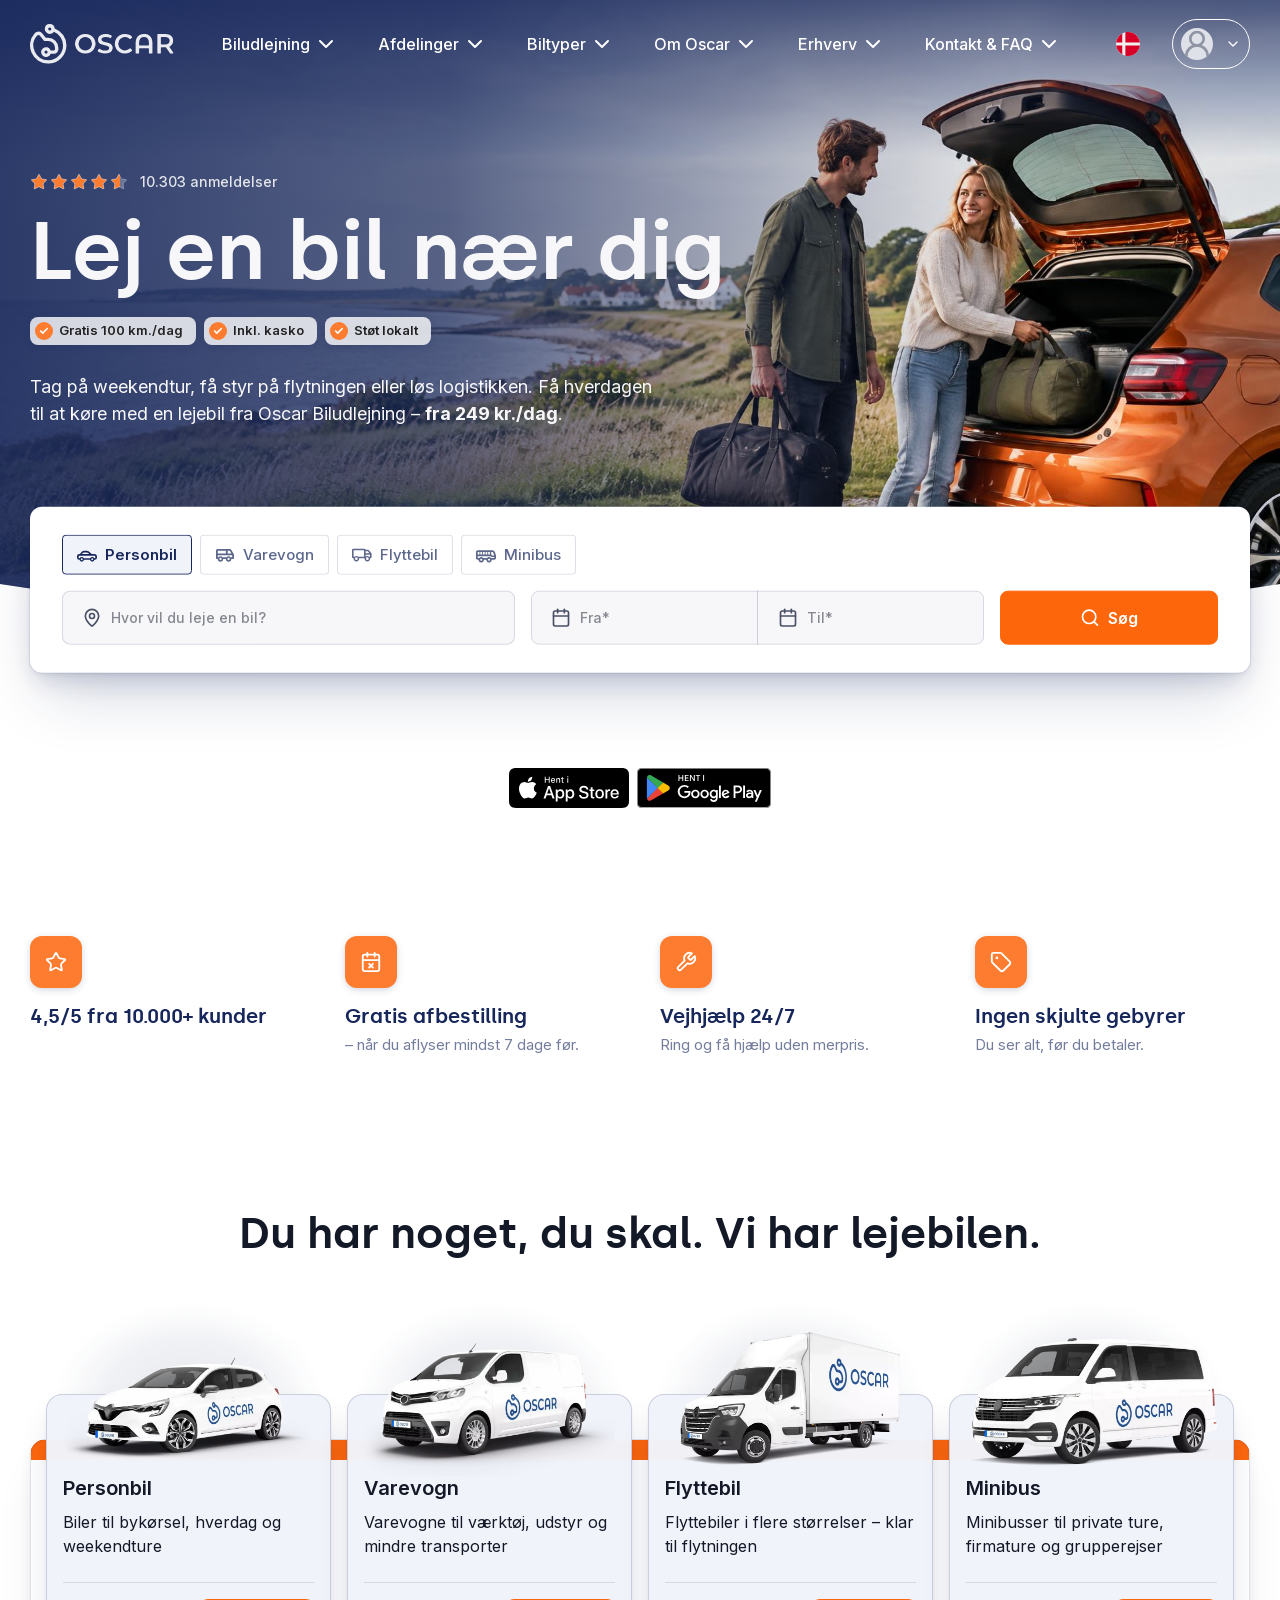
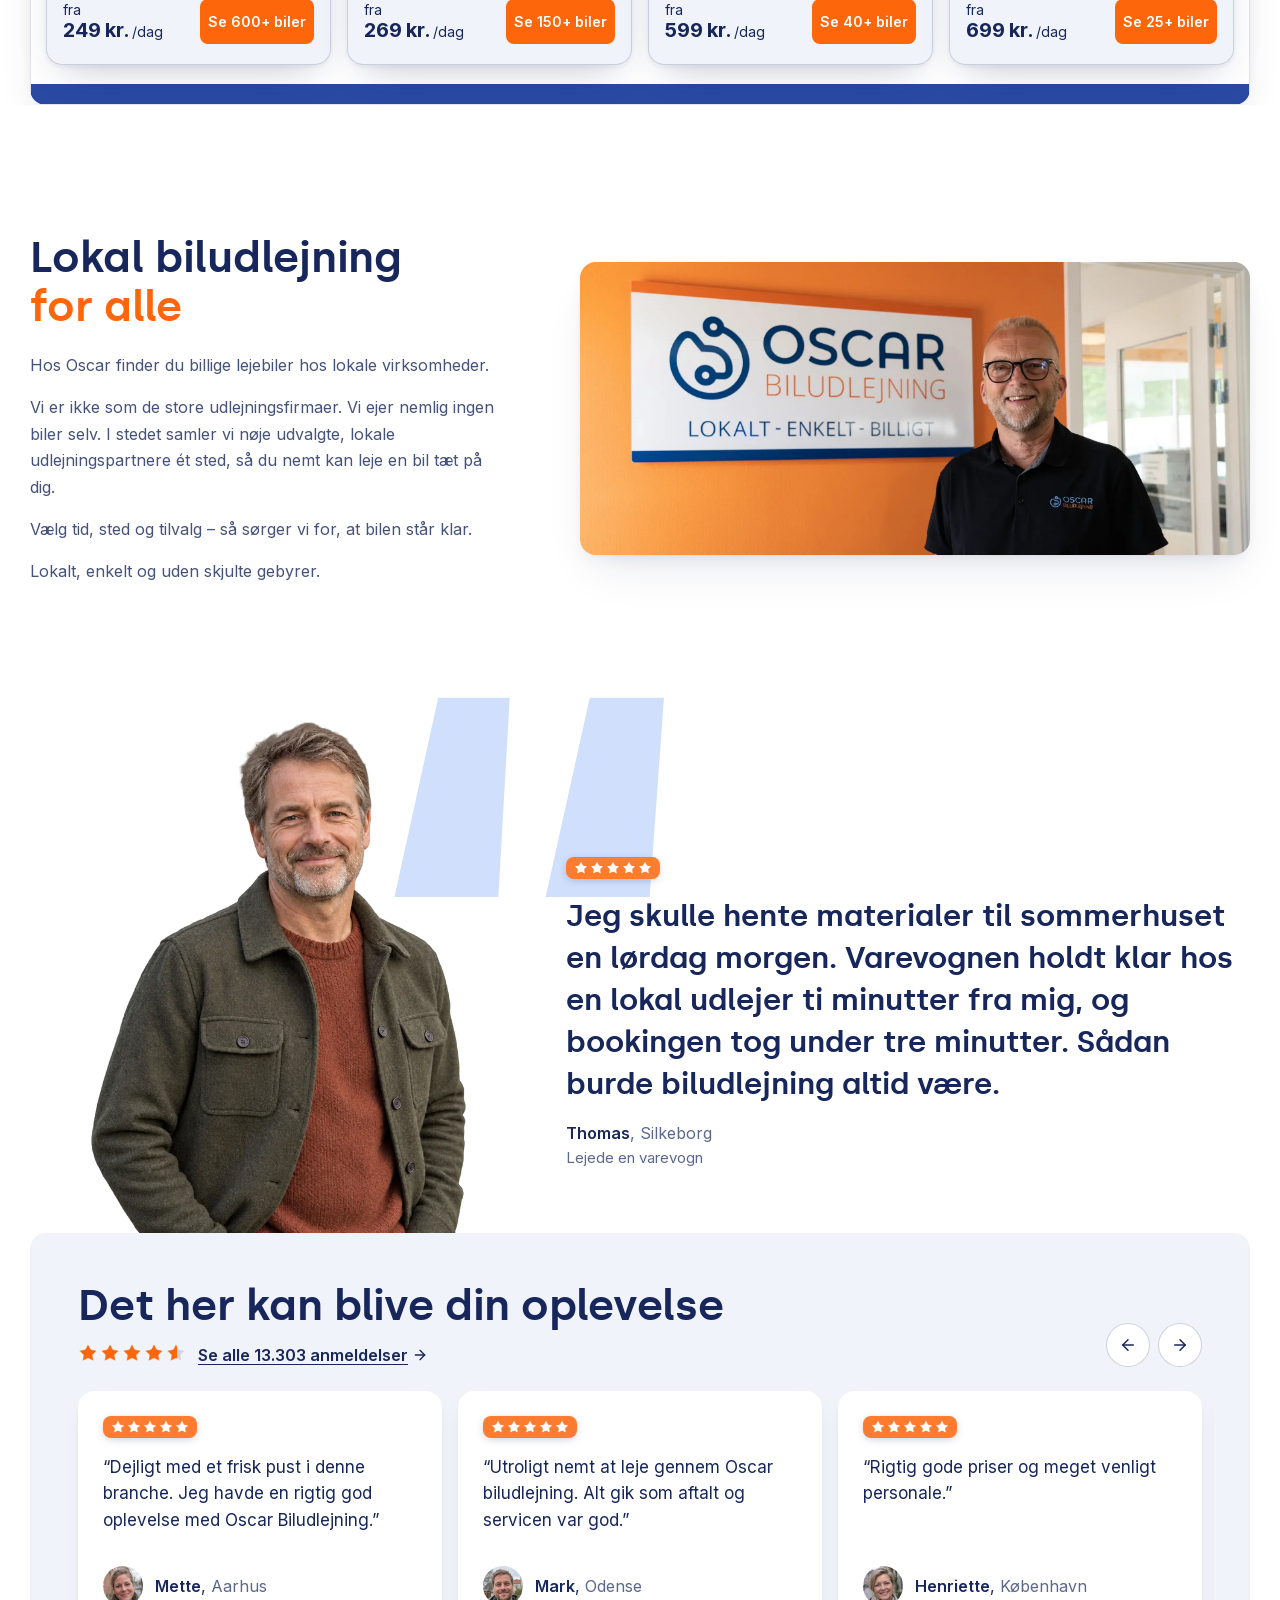
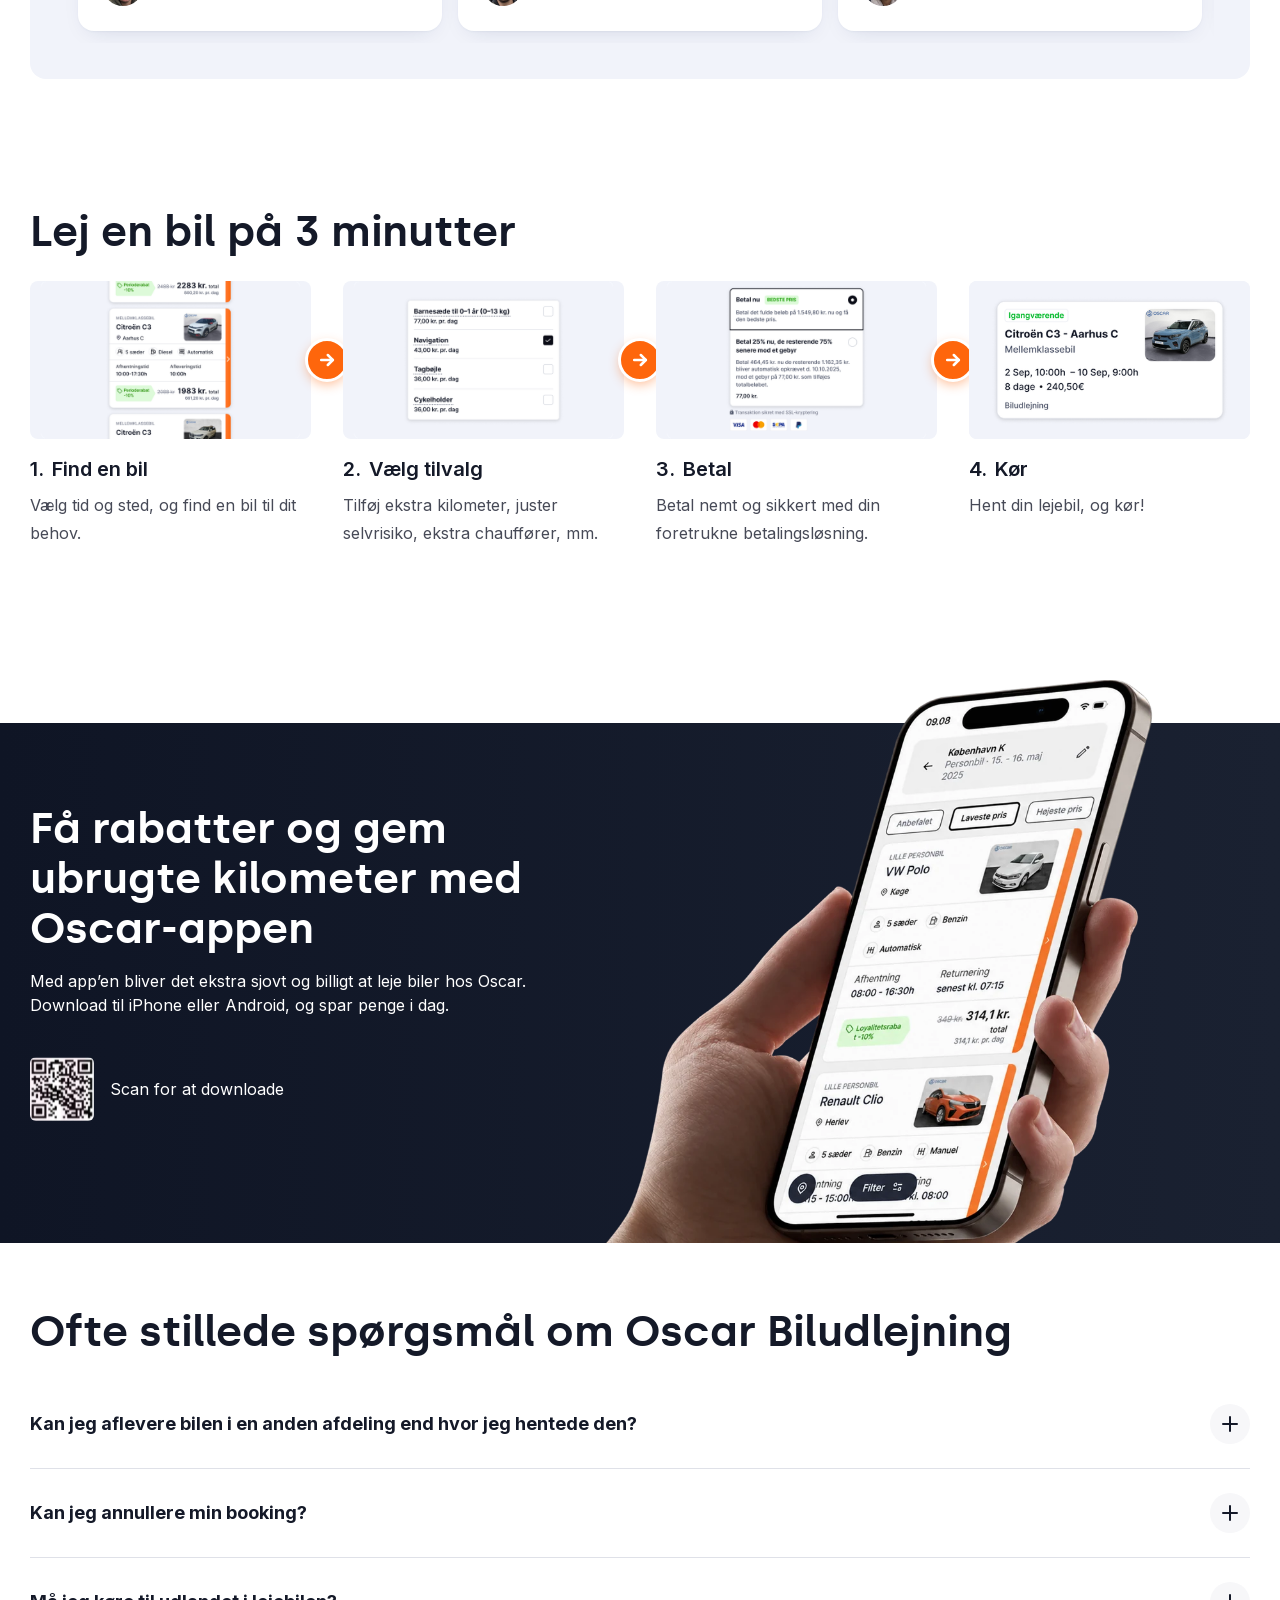
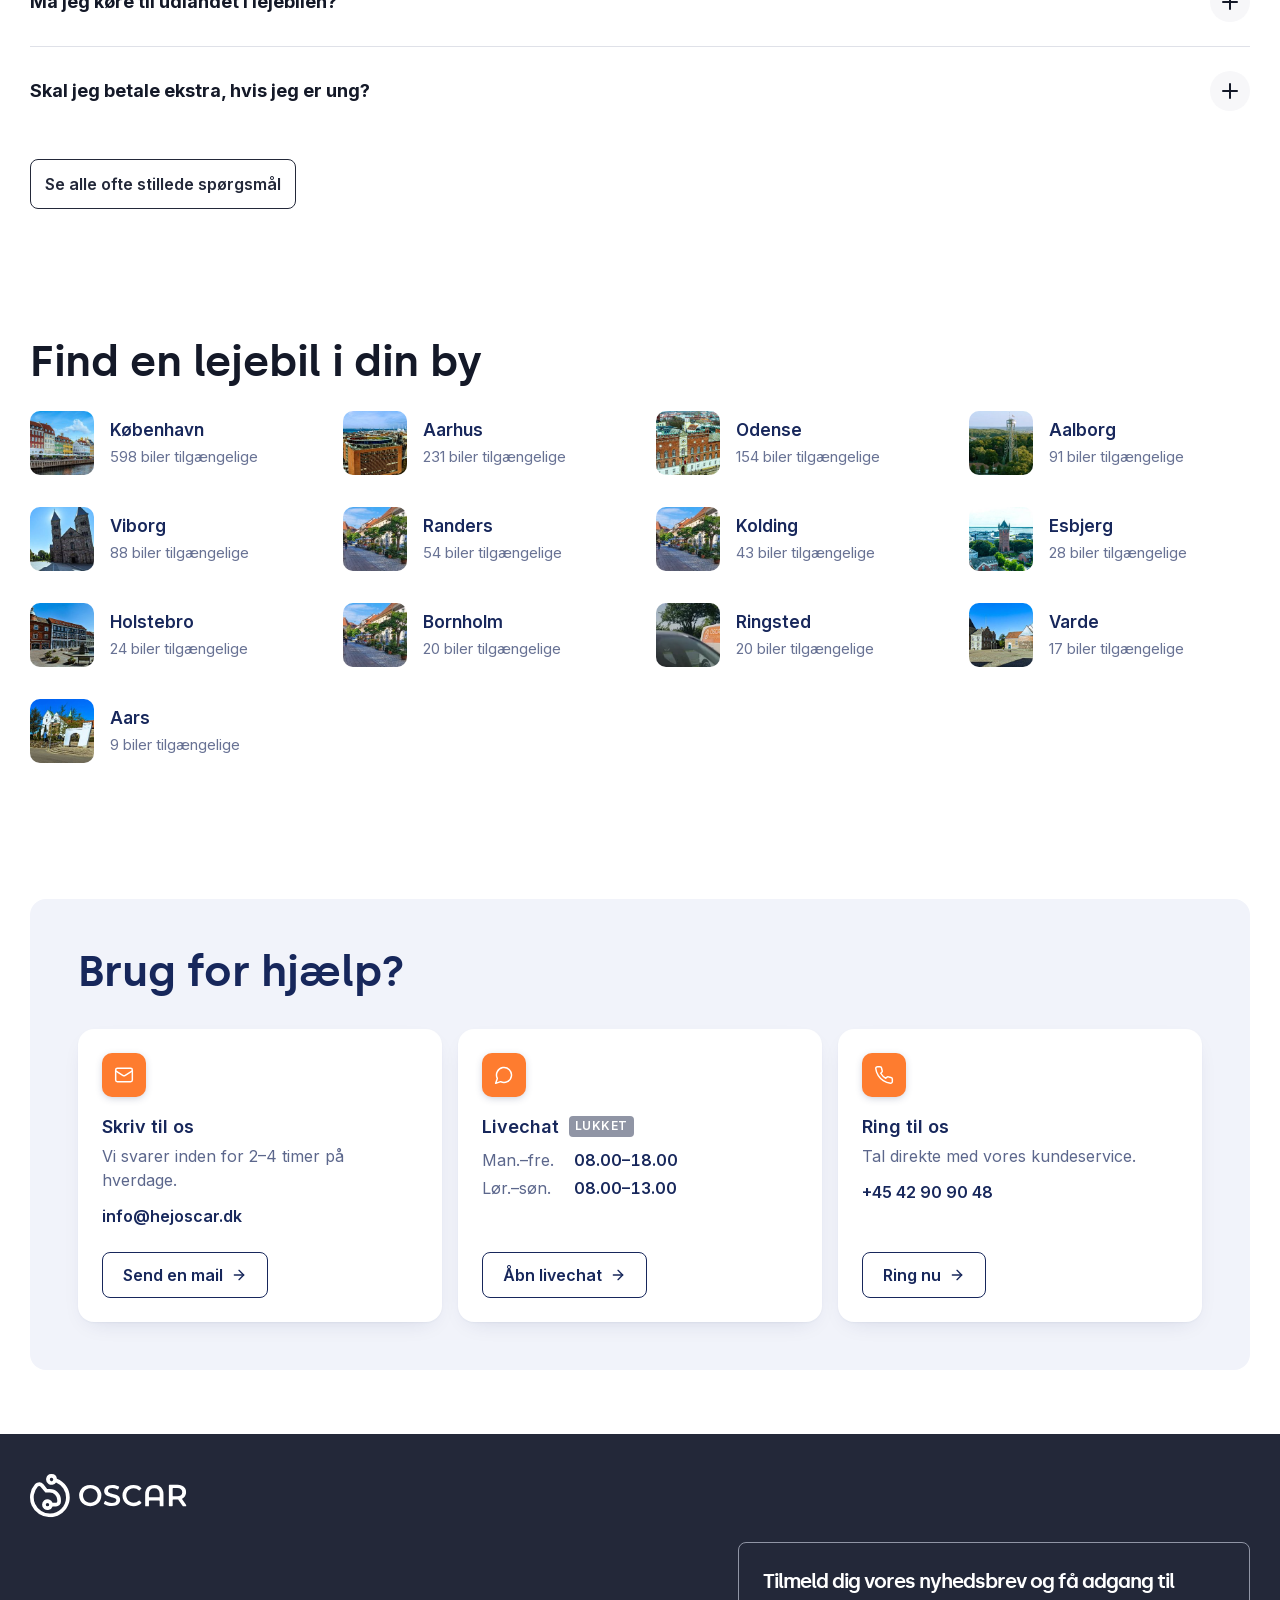
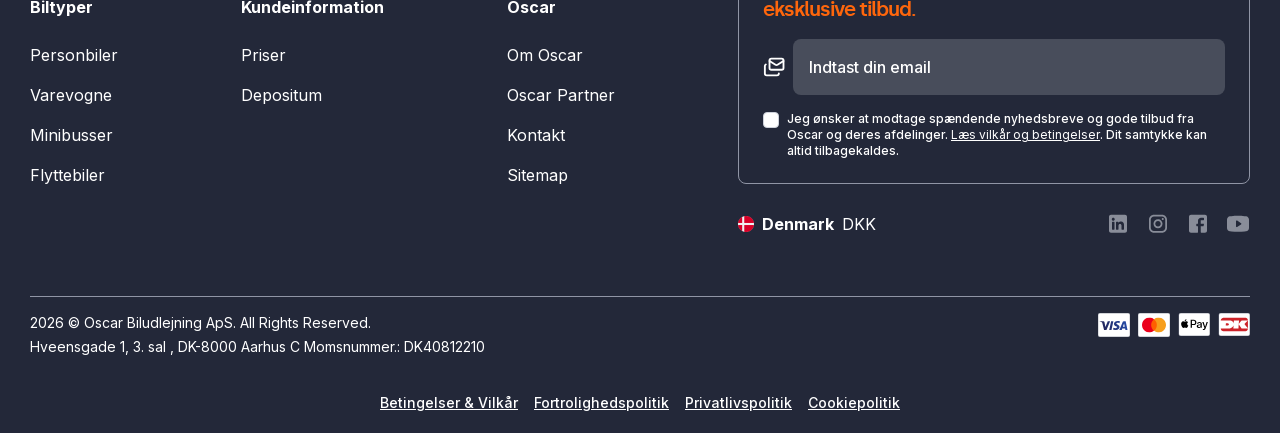
==== index.html @ 3e50786d "Location page: narrower 'Extra in Aarhus N' box on wide screens (DA + EN) Co-Authored-By: Claude Opu" ====
<!DOCTYPE html><html data-dpl-id="dpl_GKWxXEJ5Hb7vjqqjvTC3D8hdHsFf" lang="da"><head><meta charSet="utf-8"/><meta name="robots" content="noindex, nofollow"/><meta name="viewport" content="width=device-width, initial-scale=1"/><link rel="stylesheet" href="assets/css/0m1dnx261udqd.css"/><link rel="stylesheet" href="assets/css/3ofi92k___c98.css"/><link rel="stylesheet" href="assets/css/custom.css?v=202610062010"/><meta name="next-size-adjust" content=""/><title>Lej en bil nær dig | Biludlejning fra 144+ lokalafdelinger – Oscar</title><meta name="description" content="Få en billig lejebil fra kun 249 kr.. Altid inkl. forsikring, 100 gratis km./dag &amp; 24/7 vejhjælp. Find din bil nu!"/><meta property="og:title" content="Lej en bil nær dig | Biludlejning fra 144+ lokalafdelinger – Oscar"/><meta property="og:description" content="Få en billig lejebil fra kun 249 kr.. Altid inkl. forsikring, 100 gratis km./dag &amp; 24/7 vejhjælp. Find din bil nu!"/><meta property="og:url" content="https://hejoscar.dk"/><meta property="og:site_name" content="Oscar"/><meta property="og:image" content="https://a.storyblok.com/f/315301/2250x2250/667766b03c/big-car.jpg"/><meta property="og:type" content="website"/><meta name="twitter:card" content="summary_large_image"/><meta name="twitter:title" content="Lej en bil nær dig | Biludlejning fra 144+ lokalafdelinger – Oscar"/><meta name="twitter:description" content="Få en billig lejebil fra kun 249 kr.. Altid inkl. forsikring, 100 gratis km./dag &amp; 24/7 vejhjælp. Find din bil nu!"/><meta name="twitter:image" content="https://a.storyblok.com/f/315301/2250x2250/667766b03c/big-car.jpg"/></head><body class="inter_d4b7ea98-module__N5OFCW__variable silka_273fe654-module__nQlC_a__variable font-inter text-primary antialiased"><div hidden=""><!--$--><!--/$--></div><!--$--><!--/$--><div class="z-max bg-brand-orange-02 animation-delay-500 pointer-events-none fixed top-0 left-0 h-1"></div><div class="flex min-h-screen flex-col"><a class="absolute left-2 z-30 -translate-y-full rounded-lg bg-white p-2 text-sm text-black opacity-0 shadow-md transition-transform focus:translate-y-2 focus:opacity-100" href="#">Spring til indhold</a><header id="page-header" class="absolute top-0 z-10 w-full font-medium before:bg-white before:transition-all text-white"><nav class="container flex items-center justify-between"><a href="#" class="relative py-2 md:py-6"><svg xmlns="http://www.w3.org/2000/svg" fill="currentColor" viewBox="0 0 125 35" aria-label="Gå til forsiden" class="w-26 md:w-36 text-white/90"><g clip-path="url(#oscar-logo_svg__a)"><path fill-rule="evenodd" d="M14.748 7.893a4.31 4.31 0 0 0 5.984-1.202A12.93 12.93 0 0 1 28.7 18.655c-.038 6.971-5.73 12.721-12.698 12.82A12.884 12.884 0 0 1 6.252 9.97a1.37 1.37 0 0 1 1.082-.432 1.47 1.47 0 0 1 1.077.54l3.84 4.73h3.537a5.906 5.906 0 0 1 5.9 5.9v1.248a.99.99 0 0 1-.986.986H17.97a4.31 4.31 0 1 0-.003 2.942h2.738a3.93 3.93 0 0 0 3.925-3.926v-1.247a8.85 8.85 0 0 0-8.842-8.843h-2.137l-2.958-3.643A4.4 4.4 0 0 0 5.65 6.91c-.574.23-1.091.58-1.518 1.027l-.052.056a15.817 15.817 0 0 0 11.736 26.42l.231-.001c8.56-.12 15.555-7.181 15.592-15.744A15.88 15.88 0 0 0 21.422 3.804a4.309 4.309 0 0 0-8.507-.335 4.31 4.31 0 0 0 1.833 4.424m1.633-4.726c.225-.151.49-.231.76-.231v.003a1.373 1.373 0 0 1 1.371 1.367 1.37 1.37 0 1 1-2.131-1.14Zm-2.462 19.872a1.37 1.37 0 1 0 1.37 1.37 1.373 1.373 0 0 0-1.37-1.366z" clip-rule="evenodd"></path><path d="M43.462 24.5a8.1 8.1 0 0 1-3.167-3.032 8.72 8.72 0 0 1 0-8.65 8.1 8.1 0 0 1 3.166-3.024q2.013-1.084 4.524-1.084T52.51 9.8a8.1 8.1 0 0 1 3.164 3.013 8.76 8.76 0 0 1 0 8.673A8.1 8.1 0 0 1 52.51 24.5q-2.021 1.09-4.525 1.09-2.503 0-4.523-1.09m7.478-2.322a5.33 5.33 0 0 0 2.063-2.063 6.24 6.24 0 0 0 0-5.936 5.34 5.34 0 0 0-2.063-2.058 6.27 6.27 0 0 0-5.908 0 5.34 5.34 0 0 0-2.063 2.063 6.24 6.24 0 0 0 0 5.937 5.33 5.33 0 0 0 2.063 2.062 6.27 6.27 0 0 0 5.908 0zm10.537 2.867q-1.515-.463-2.492-1.184a.505.505 0 0 1-.148-.609l.64-1.435a.506.506 0 0 1 .732-.224c.622.4 1.292.72 1.994.954.946.332 1.94.503 2.942.506q1.829 0 2.731-.586.903-.586.903-1.546a1.5 1.5 0 0 0-.505-1.161 3.5 3.5 0 0 0-1.277-.715 32 32 0 0 0-2.11-.586 25 25 0 0 1-3.03-.885 5 5 0 0 1-1.994-1.39q-.831-.948-.833-2.566a4.37 4.37 0 0 1 .74-2.473q.738-1.114 2.226-1.768 1.488-.655 3.646-.657c.996 0 1.989.128 2.953.379.749.179 1.47.459 2.142.832a.506.506 0 0 1 .205.632l-.584 1.43a.514.514 0 0 1-.716.253 9.3 9.3 0 0 0-1.75-.685 8.4 8.4 0 0 0-2.273-.329q-1.805 0-2.683.61t-.884 1.617a1.46 1.46 0 0 0 .505 1.15 3.6 3.6 0 0 0 1.277.702q.774.26 2.11.586 1.531.337 3 .884c.77.296 1.457.773 2.004 1.39q.831.937.833 2.526a4.33 4.33 0 0 1-.738 2.46q-.74 1.104-2.24 1.759t-3.656.657a12.5 12.5 0 0 1-3.67-.528m16.433-.546a8.03 8.03 0 0 1-3.141-3.013q-1.137-1.92-1.137-4.336a8.3 8.3 0 0 1 1.148-4.341 8.1 8.1 0 0 1 3.158-3.013 9.2 9.2 0 0 1 4.484-1.086 9.35 9.35 0 0 1 3.68.703 7.6 7.6 0 0 1 2.47 1.665.505.505 0 0 1-.026.721l-1.24 1.166a.516.516 0 0 1-.71-.012 5.7 5.7 0 0 0-4.034-1.572 6.14 6.14 0 0 0-3.024.739 5.3 5.3 0 0 0-2.085 2.051 6.28 6.28 0 0 0 0 5.955 5.3 5.3 0 0 0 2.085 2.05c.928.502 1.97.756 3.024.739a5.66 5.66 0 0 0 4.032-1.588.517.517 0 0 1 .715-.011l1.24 1.18a.506.506 0 0 1 .025.72 7.5 7.5 0 0 1-2.484 1.662 9.45 9.45 0 0 1-3.692.703A9.24 9.24 0 0 1 77.91 24.5Zm24.928-14.925a6 6 0 0 1 2.543 2.567q.903 1.7.903 4.113v8.935a.504.504 0 0 1-.505.506h-2.021a.505.505 0 0 1-.505-.506v-3.548a.504.504 0 0 0-.505-.505h-7.534a.506.506 0 0 0-.505.505v3.548a.506.506 0 0 1-.505.506H92.21a.505.505 0 0 1-.505-.506v-8.935q0-2.414.902-4.113a6 6 0 0 1 2.544-2.567q1.642-.867 3.844-.867c2.202 0 2.749.289 3.843.867m-.112 9.002a.503.503 0 0 0 .505-.506v-2.097q0-2.273-1.124-3.434-1.124-1.16-3.141-1.16-2.022 0-3.142 1.16-1.12 1.161-1.125 3.434v2.092a.505.505 0 0 0 .505.505zm19.266 7.124a.5.5 0 0 1-.418-.22l-3.639-5.234q-.316.03-.631.024h-3.195a.505.505 0 0 0-.505.506v4.399a.504.504 0 0 1-.505.505h-2.021a.507.507 0 0 1-.506-.505V9.153a.504.504 0 0 1 .506-.505h6.241q2.133 0 3.716.704a5.4 5.4 0 0 1 2.425 2.02q.846 1.314.844 3.118 0 1.853-.902 3.188a5.2 5.2 0 0 1-2.054 1.757.5.5 0 0 0-.26.33.5.5 0 0 0 .08.413l3.313 4.728a.505.505 0 0 1-.439.793h-2.05Zm-1.806-13.634q-1.034-.845-3.024-.845h-3.053a.505.505 0 0 0-.505.505v5.52a.504.504 0 0 0 .505.506h3.053q1.993 0 3.024-.856 1.03-.855 1.032-2.426 0-1.56-1.032-2.404"></path></g><defs><clipPath id="oscar-logo_svg__a"><path d="M0 0h124.57v34.41H0z"></path></clipPath></defs></svg></a><nav aria-label="Main" data-orientation="horizontal" dir="ltr" class="hidden justify-center lg:flex z-20 grow self-center"><div style="position:relative"><ul data-orientation="horizontal" class="flex items-center gap-4" dir="ltr"><li class="relative"><button id="radix-_R_19pabsnpfivb_-trigger-radix-_R_79pabsnpfivb_" data-state="closed" aria-expanded="false" aria-controls="radix-_R_19pabsnpfivb_-content-radix-_R_79pabsnpfivb_" class="group flex items-center gap-1 rounded-lg px-3 py-2 outline-hidden focus-visible:ring-2 hover:bg-white/5 data-[state=open]:bg-white/5" data-radix-collection-item="">Biludlejning<svg xmlns="http://www.w3.org/2000/svg" width="24" height="24" viewBox="0 0 24 24" fill="none" stroke="currentColor" stroke-width="2" stroke-linecap="round" stroke-linejoin="round" class="lucide lucide-chevron-down transition-transform group-data-[state=open]:-rotate-180" aria-hidden="true"><path d="m6 9 6 6 6-6"></path></svg></button><div data-nav-menu id="radix-_R_19pabsnpfivb_-content-radix-_R_79pabsnpfivb_" aria-labelledby="radix-_R_19pabsnpfivb_-trigger-radix-_R_79pabsnpfivb_" data-orientation="horizontal" data-state="closed" class="hidden absolute top-full left-1/2 z-10 w-max min-w-full -translate-x-1/2 pt-2 transition-[scale,translate,opacity] starting:-translate-y-7 starting:scale-90 starting:opacity-0" dir="ltr"><div class="text-primary mt-2 flex w-full gap-2 overflow-hidden rounded-lg border border-gray-100 bg-white p-4 shadow-lg"><div class="flex min-w-[235px] flex-col gap-2"><p class="px-2 py-1 font-bold wrap-break-word hyphens-auto">Biludlejning</p><a href="#" class="text-tertiary group hover:bg-gray-75 hover:text-primary flex w-full items-center justify-between rounded-sm px-2 py-1"><p class="text-sm wrap-break-word hyphens-auto">Priser</p><svg xmlns="http://www.w3.org/2000/svg" width="24" height="24" viewBox="0 0 24 24" fill="none" stroke="currentColor" stroke-width="2" stroke-linecap="round" stroke-linejoin="round" class="lucide lucide-chevron-right invisible ml-2 size-6 shrink-0 group-hover:visible" aria-hidden="true"><path d="m9 18 6-6-6-6"></path></svg></a><a href="#" class="text-tertiary group hover:bg-gray-75 hover:text-primary flex w-full items-center justify-between rounded-sm px-2 py-1"><p class="text-sm wrap-break-word hyphens-auto">Bilabonnement</p><svg xmlns="http://www.w3.org/2000/svg" width="24" height="24" viewBox="0 0 24 24" fill="none" stroke="currentColor" stroke-width="2" stroke-linecap="round" stroke-linejoin="round" class="lucide lucide-chevron-right invisible ml-2 size-6 shrink-0 group-hover:visible" aria-hidden="true"><path d="m9 18 6-6-6-6"></path></svg></a><a href="#" class="text-tertiary group hover:bg-gray-75 hover:text-primary flex w-full items-center justify-between rounded-sm px-2 py-1"><p class="text-sm wrap-break-word hyphens-auto">Langtidsleje</p><svg xmlns="http://www.w3.org/2000/svg" width="24" height="24" viewBox="0 0 24 24" fill="none" stroke="currentColor" stroke-width="2" stroke-linecap="round" stroke-linejoin="round" class="lucide lucide-chevron-right invisible ml-2 size-6 shrink-0 group-hover:visible" aria-hidden="true"><path d="m9 18 6-6-6-6"></path></svg></a><a href="#" class="text-tertiary group hover:bg-gray-75 hover:text-primary flex w-full items-center justify-between rounded-sm px-2 py-1"><p class="text-sm wrap-break-word hyphens-auto">Loyalitetsprogram</p><svg xmlns="http://www.w3.org/2000/svg" width="24" height="24" viewBox="0 0 24 24" fill="none" stroke="currentColor" stroke-width="2" stroke-linecap="round" stroke-linejoin="round" class="lucide lucide-chevron-right invisible ml-2 size-6 shrink-0 group-hover:visible" aria-hidden="true"><path d="m9 18 6-6-6-6"></path></svg></a></div><div class="flex w-full flex-row justify-between gap-4"></div></div></div></li><li class="relative"><button id="radix-_R_19pabsnpfivb_-trigger-radix-_R_b9pabsnpfivb_" data-state="closed" aria-expanded="false" aria-controls="radix-_R_19pabsnpfivb_-content-radix-_R_b9pabsnpfivb_" class="group flex items-center gap-1 rounded-lg px-3 py-2 outline-hidden focus-visible:ring-2 hover:bg-white/5 data-[state=open]:bg-white/5" data-radix-collection-item="">Afdelinger<svg xmlns="http://www.w3.org/2000/svg" width="24" height="24" viewBox="0 0 24 24" fill="none" stroke="currentColor" stroke-width="2" stroke-linecap="round" stroke-linejoin="round" class="lucide lucide-chevron-down transition-transform group-data-[state=open]:-rotate-180" aria-hidden="true"><path d="m6 9 6 6 6-6"></path></svg></button><div data-nav-menu id="radix-_R_19pabsnpfivb_-content-radix-_R_b9pabsnpfivb_" aria-labelledby="radix-_R_19pabsnpfivb_-trigger-radix-_R_b9pabsnpfivb_" data-orientation="horizontal" data-state="closed" class="hidden absolute top-full left-1/2 z-10 w-max min-w-full -translate-x-1/2 pt-2 transition-[scale,translate,opacity] starting:-translate-y-7 starting:scale-90 starting:opacity-0" dir="ltr"><div class="text-primary mt-2 flex w-full gap-2 overflow-hidden rounded-lg border border-gray-100 bg-white p-4 shadow-lg"><div class="flex min-w-[235px] flex-col gap-2"><p class="px-2 py-1 font-bold wrap-break-word hyphens-auto">Afdelinger</p><a href="#" class="text-tertiary group hover:bg-gray-75 hover:text-primary flex w-full items-center justify-between rounded-sm px-2 py-1"><p class="text-sm wrap-break-word hyphens-auto">Se alle afdelinger</p><svg xmlns="http://www.w3.org/2000/svg" width="24" height="24" viewBox="0 0 24 24" fill="none" stroke="currentColor" stroke-width="2" stroke-linecap="round" stroke-linejoin="round" class="lucide lucide-chevron-right invisible ml-2 size-6 shrink-0 group-hover:visible" aria-hidden="true"><path d="m9 18 6-6-6-6"></path></svg></a><a href="aarhus-n.html" data-loc-link class="text-tertiary group hover:bg-gray-75 hover:text-primary flex w-full items-center justify-between rounded-sm px-2 py-1"><p class="text-sm wrap-break-word hyphens-auto">Lokationsside</p><svg xmlns="http://www.w3.org/2000/svg" width="24" height="24" viewBox="0 0 24 24" fill="none" stroke="currentColor" stroke-width="2" stroke-linecap="round" stroke-linejoin="round" class="lucide lucide-chevron-right invisible ml-2 size-6 shrink-0 group-hover:visible" aria-hidden="true"><path d="m9 18 6-6-6-6"></path></svg></a><a href="#" class="text-tertiary group hover:bg-gray-75 hover:text-primary flex w-full items-center justify-between rounded-sm px-2 py-1"><p class="text-sm wrap-break-word hyphens-auto">København</p><svg xmlns="http://www.w3.org/2000/svg" width="24" height="24" viewBox="0 0 24 24" fill="none" stroke="currentColor" stroke-width="2" stroke-linecap="round" stroke-linejoin="round" class="lucide lucide-chevron-right invisible ml-2 size-6 shrink-0 group-hover:visible" aria-hidden="true"><path d="m9 18 6-6-6-6"></path></svg></a><a href="#" class="text-tertiary group hover:bg-gray-75 hover:text-primary flex w-full items-center justify-between rounded-sm px-2 py-1"><p class="text-sm wrap-break-word hyphens-auto">Aarhus</p><svg xmlns="http://www.w3.org/2000/svg" width="24" height="24" viewBox="0 0 24 24" fill="none" stroke="currentColor" stroke-width="2" stroke-linecap="round" stroke-linejoin="round" class="lucide lucide-chevron-right invisible ml-2 size-6 shrink-0 group-hover:visible" aria-hidden="true"><path d="m9 18 6-6-6-6"></path></svg></a><a href="#" class="text-tertiary group hover:bg-gray-75 hover:text-primary flex w-full items-center justify-between rounded-sm px-2 py-1"><p class="text-sm wrap-break-word hyphens-auto">Odense</p><svg xmlns="http://www.w3.org/2000/svg" width="24" height="24" viewBox="0 0 24 24" fill="none" stroke="currentColor" stroke-width="2" stroke-linecap="round" stroke-linejoin="round" class="lucide lucide-chevron-right invisible ml-2 size-6 shrink-0 group-hover:visible" aria-hidden="true"><path d="m9 18 6-6-6-6"></path></svg></a><a href="#" class="text-tertiary group hover:bg-gray-75 hover:text-primary flex w-full items-center justify-between rounded-sm px-2 py-1"><p class="text-sm wrap-break-word hyphens-auto">Aalborg</p><svg xmlns="http://www.w3.org/2000/svg" width="24" height="24" viewBox="0 0 24 24" fill="none" stroke="currentColor" stroke-width="2" stroke-linecap="round" stroke-linejoin="round" class="lucide lucide-chevron-right invisible ml-2 size-6 shrink-0 group-hover:visible" aria-hidden="true"><path d="m9 18 6-6-6-6"></path></svg></a><a href="#" class="text-tertiary group hover:bg-gray-75 hover:text-primary flex w-full items-center justify-between rounded-sm px-2 py-1"><p class="text-sm wrap-break-word hyphens-auto">Esbjerg</p><svg xmlns="http://www.w3.org/2000/svg" width="24" height="24" viewBox="0 0 24 24" fill="none" stroke="currentColor" stroke-width="2" stroke-linecap="round" stroke-linejoin="round" class="lucide lucide-chevron-right invisible ml-2 size-6 shrink-0 group-hover:visible" aria-hidden="true"><path d="m9 18 6-6-6-6"></path></svg></a></div><div class="flex w-full flex-row justify-between gap-4"></div></div></div></li><li class="relative"><button id="radix-_R_19pabsnpfivb_-trigger-radix-_R_f9pabsnpfivb_" data-state="closed" aria-expanded="false" aria-controls="radix-_R_19pabsnpfivb_-content-radix-_R_f9pabsnpfivb_" class="group flex items-center gap-1 rounded-lg px-3 py-2 outline-hidden focus-visible:ring-2 hover:bg-white/5 data-[state=open]:bg-white/5" data-radix-collection-item="">Biltyper<svg xmlns="http://www.w3.org/2000/svg" width="24" height="24" viewBox="0 0 24 24" fill="none" stroke="currentColor" stroke-width="2" stroke-linecap="round" stroke-linejoin="round" class="lucide lucide-chevron-down transition-transform group-data-[state=open]:-rotate-180" aria-hidden="true"><path d="m6 9 6 6 6-6"></path></svg></button><div data-nav-menu id="radix-_R_19pabsnpfivb_-content-radix-_R_f9pabsnpfivb_" aria-labelledby="radix-_R_19pabsnpfivb_-trigger-radix-_R_f9pabsnpfivb_" data-orientation="horizontal" data-state="closed" class="hidden absolute top-full left-1/2 z-10 w-max min-w-full -translate-x-1/2 pt-2 transition-[scale,translate,opacity] starting:-translate-y-7 starting:scale-90 starting:opacity-0" dir="ltr"><div class="text-primary mt-2 flex w-full gap-2 overflow-hidden rounded-lg border border-gray-100 bg-white p-4 shadow-lg"><div class="flex min-w-[235px] flex-col gap-2"><p class="px-2 py-1 font-bold wrap-break-word hyphens-auto">Biltyper</p><a href="#" class="text-tertiary group hover:bg-gray-75 hover:text-primary flex w-full items-center justify-between rounded-sm px-2 py-1"><p class="text-sm wrap-break-word hyphens-auto">Personbiler</p><svg xmlns="http://www.w3.org/2000/svg" width="24" height="24" viewBox="0 0 24 24" fill="none" stroke="currentColor" stroke-width="2" stroke-linecap="round" stroke-linejoin="round" class="lucide lucide-chevron-right invisible ml-2 size-6 shrink-0 group-hover:visible" aria-hidden="true"><path d="m9 18 6-6-6-6"></path></svg></a><a href="#" class="text-tertiary group hover:bg-gray-75 hover:text-primary flex w-full items-center justify-between rounded-sm px-2 py-1"><p class="text-sm wrap-break-word hyphens-auto">Varevogne</p><svg xmlns="http://www.w3.org/2000/svg" width="24" height="24" viewBox="0 0 24 24" fill="none" stroke="currentColor" stroke-width="2" stroke-linecap="round" stroke-linejoin="round" class="lucide lucide-chevron-right invisible ml-2 size-6 shrink-0 group-hover:visible" aria-hidden="true"><path d="m9 18 6-6-6-6"></path></svg></a><a href="#" class="text-tertiary group hover:bg-gray-75 hover:text-primary flex w-full items-center justify-between rounded-sm px-2 py-1"><p class="text-sm wrap-break-word hyphens-auto">Flyttebiler</p><svg xmlns="http://www.w3.org/2000/svg" width="24" height="24" viewBox="0 0 24 24" fill="none" stroke="currentColor" stroke-width="2" stroke-linecap="round" stroke-linejoin="round" class="lucide lucide-chevron-right invisible ml-2 size-6 shrink-0 group-hover:visible" aria-hidden="true"><path d="m9 18 6-6-6-6"></path></svg></a><a href="#" class="text-tertiary group hover:bg-gray-75 hover:text-primary flex w-full items-center justify-between rounded-sm px-2 py-1"><p class="text-sm wrap-break-word hyphens-auto">Minibusser</p><svg xmlns="http://www.w3.org/2000/svg" width="24" height="24" viewBox="0 0 24 24" fill="none" stroke="currentColor" stroke-width="2" stroke-linecap="round" stroke-linejoin="round" class="lucide lucide-chevron-right invisible ml-2 size-6 shrink-0 group-hover:visible" aria-hidden="true"><path d="m9 18 6-6-6-6"></path></svg></a><a href="#" class="text-tertiary group hover:bg-gray-75 hover:text-primary flex w-full items-center justify-between rounded-sm px-2 py-1"><p class="text-sm wrap-break-word hyphens-auto">Trailere</p><svg xmlns="http://www.w3.org/2000/svg" width="24" height="24" viewBox="0 0 24 24" fill="none" stroke="currentColor" stroke-width="2" stroke-linecap="round" stroke-linejoin="round" class="lucide lucide-chevron-right invisible ml-2 size-6 shrink-0 group-hover:visible" aria-hidden="true"><path d="m9 18 6-6-6-6"></path></svg></a><a href="#" class="text-tertiary group hover:bg-gray-75 hover:text-primary flex w-full items-center justify-between rounded-sm px-2 py-1"><p class="text-sm wrap-break-word hyphens-auto">Autotransportere</p><svg xmlns="http://www.w3.org/2000/svg" width="24" height="24" viewBox="0 0 24 24" fill="none" stroke="currentColor" stroke-width="2" stroke-linecap="round" stroke-linejoin="round" class="lucide lucide-chevron-right invisible ml-2 size-6 shrink-0 group-hover:visible" aria-hidden="true"><path d="m9 18 6-6-6-6"></path></svg></a></div><div class="flex w-full flex-row justify-between gap-4"></div></div></div></li><li class="relative"><button id="radix-_R_19pabsnpfivb_-trigger-radix-_R_j9pabsnpfivb_" data-state="closed" aria-expanded="false" aria-controls="radix-_R_19pabsnpfivb_-content-radix-_R_j9pabsnpfivb_" class="group flex items-center gap-1 rounded-lg px-3 py-2 outline-hidden focus-visible:ring-2 hover:bg-white/5 data-[state=open]:bg-white/5" data-radix-collection-item="">Om Oscar<svg xmlns="http://www.w3.org/2000/svg" width="24" height="24" viewBox="0 0 24 24" fill="none" stroke="currentColor" stroke-width="2" stroke-linecap="round" stroke-linejoin="round" class="lucide lucide-chevron-down transition-transform group-data-[state=open]:-rotate-180" aria-hidden="true"><path d="m6 9 6 6 6-6"></path></svg></button><div data-nav-menu id="radix-_R_19pabsnpfivb_-content-radix-_R_j9pabsnpfivb_" aria-labelledby="radix-_R_19pabsnpfivb_-trigger-radix-_R_j9pabsnpfivb_" data-orientation="horizontal" data-state="closed" class="hidden absolute top-full left-1/2 z-10 w-max min-w-full -translate-x-1/2 pt-2 transition-[scale,translate,opacity] starting:-translate-y-7 starting:scale-90 starting:opacity-0" dir="ltr"><div class="text-primary mt-2 flex w-full gap-2 overflow-hidden rounded-lg border border-gray-100 bg-white p-4 shadow-lg"><div class="flex min-w-[235px] flex-col gap-2"><p class="px-2 py-1 font-bold wrap-break-word hyphens-auto">Om Oscar</p><a href="#" class="text-tertiary group hover:bg-gray-75 hover:text-primary flex w-full items-center justify-between rounded-sm px-2 py-1"><p class="text-sm wrap-break-word hyphens-auto">Om Oscar</p><svg xmlns="http://www.w3.org/2000/svg" width="24" height="24" viewBox="0 0 24 24" fill="none" stroke="currentColor" stroke-width="2" stroke-linecap="round" stroke-linejoin="round" class="lucide lucide-chevron-right invisible ml-2 size-6 shrink-0 group-hover:visible" aria-hidden="true"><path d="m9 18 6-6-6-6"></path></svg></a><a href="#" class="text-tertiary group hover:bg-gray-75 hover:text-primary flex w-full items-center justify-between rounded-sm px-2 py-1"><p class="text-sm wrap-break-word hyphens-auto">Anerkendelser</p><svg xmlns="http://www.w3.org/2000/svg" width="24" height="24" viewBox="0 0 24 24" fill="none" stroke="currentColor" stroke-width="2" stroke-linecap="round" stroke-linejoin="round" class="lucide lucide-chevron-right invisible ml-2 size-6 shrink-0 group-hover:visible" aria-hidden="true"><path d="m9 18 6-6-6-6"></path></svg></a><a href="search-bars.html" data-sb-link class="text-tertiary group hover:bg-gray-75 hover:text-primary flex w-full items-center justify-between rounded-sm px-2 py-1"><p class="text-sm wrap-break-word hyphens-auto">Søgebarer</p><svg xmlns="http://www.w3.org/2000/svg" width="24" height="24" viewBox="0 0 24 24" fill="none" stroke="currentColor" stroke-width="2" stroke-linecap="round" stroke-linejoin="round" class="lucide lucide-chevron-right invisible ml-2 size-6 shrink-0 group-hover:visible" aria-hidden="true"><path d="m9 18 6-6-6-6"></path></svg></a><a href="#" class="text-tertiary group hover:bg-gray-75 hover:text-primary flex w-full items-center justify-between rounded-sm px-2 py-1"><p class="text-sm wrap-break-word hyphens-auto">Oscar partner</p><svg xmlns="http://www.w3.org/2000/svg" width="24" height="24" viewBox="0 0 24 24" fill="none" stroke="currentColor" stroke-width="2" stroke-linecap="round" stroke-linejoin="round" class="lucide lucide-chevron-right invisible ml-2 size-6 shrink-0 group-hover:visible" aria-hidden="true"><path d="m9 18 6-6-6-6"></path></svg></a><a href="#" class="text-tertiary group hover:bg-gray-75 hover:text-primary flex w-full items-center justify-between rounded-sm px-2 py-1"><p class="text-sm wrap-break-word hyphens-auto">Sponsor</p><svg xmlns="http://www.w3.org/2000/svg" width="24" height="24" viewBox="0 0 24 24" fill="none" stroke="currentColor" stroke-width="2" stroke-linecap="round" stroke-linejoin="round" class="lucide lucide-chevron-right invisible ml-2 size-6 shrink-0 group-hover:visible" aria-hidden="true"><path d="m9 18 6-6-6-6"></path></svg></a></div><div class="flex w-full flex-row justify-between gap-4"></div></div></div></li><li class="relative"><button id="radix-_R_19pabsnpfivb_-trigger-radix-_R_n9pabsnpfivb_" data-state="closed" aria-expanded="false" aria-controls="radix-_R_19pabsnpfivb_-content-radix-_R_n9pabsnpfivb_" class="group flex items-center gap-1 rounded-lg px-3 py-2 outline-hidden focus-visible:ring-2 hover:bg-white/5 data-[state=open]:bg-white/5" data-radix-collection-item="">Erhverv<svg xmlns="http://www.w3.org/2000/svg" width="24" height="24" viewBox="0 0 24 24" fill="none" stroke="currentColor" stroke-width="2" stroke-linecap="round" stroke-linejoin="round" class="lucide lucide-chevron-down transition-transform group-data-[state=open]:-rotate-180" aria-hidden="true"><path d="m6 9 6 6 6-6"></path></svg></button><div data-nav-menu id="radix-_R_19pabsnpfivb_-content-radix-_R_n9pabsnpfivb_" aria-labelledby="radix-_R_19pabsnpfivb_-trigger-radix-_R_n9pabsnpfivb_" data-orientation="horizontal" data-state="closed" class="hidden absolute top-full left-1/2 z-10 w-max min-w-full -translate-x-1/2 pt-2 transition-[scale,translate,opacity] starting:-translate-y-7 starting:scale-90 starting:opacity-0" dir="ltr"><div class="text-primary mt-2 flex w-full gap-2 overflow-hidden rounded-lg border border-gray-100 bg-white p-4 shadow-lg"><div class="flex min-w-[235px] flex-col gap-2"><p class="px-2 py-1 font-bold wrap-break-word hyphens-auto">Erhverv</p><a href="#" class="text-tertiary group hover:bg-gray-75 hover:text-primary flex w-full items-center justify-between rounded-sm px-2 py-1"><p class="text-sm wrap-break-word hyphens-auto">Biludlejning til erhverv</p><svg xmlns="http://www.w3.org/2000/svg" width="24" height="24" viewBox="0 0 24 24" fill="none" stroke="currentColor" stroke-width="2" stroke-linecap="round" stroke-linejoin="round" class="lucide lucide-chevron-right invisible ml-2 size-6 shrink-0 group-hover:visible" aria-hidden="true"><path d="m9 18 6-6-6-6"></path></svg></a><a href="#" class="text-tertiary group hover:bg-gray-75 hover:text-primary flex w-full items-center justify-between rounded-sm px-2 py-1"><p class="text-sm wrap-break-word hyphens-auto">Fakturabetaling</p><svg xmlns="http://www.w3.org/2000/svg" width="24" height="24" viewBox="0 0 24 24" fill="none" stroke="currentColor" stroke-width="2" stroke-linecap="round" stroke-linejoin="round" class="lucide lucide-chevron-right invisible ml-2 size-6 shrink-0 group-hover:visible" aria-hidden="true"><path d="m9 18 6-6-6-6"></path></svg></a></div><div class="flex w-full flex-row justify-between gap-4"></div></div></div></li><li class="relative"><button id="radix-_R_19pabsnpfivb_-trigger-radix-_R_r9pabsnpfivb_" data-state="closed" aria-expanded="false" aria-controls="radix-_R_19pabsnpfivb_-content-radix-_R_r9pabsnpfivb_" class="group flex items-center gap-1 rounded-lg px-3 py-2 outline-hidden focus-visible:ring-2 hover:bg-white/5 data-[state=open]:bg-white/5" data-radix-collection-item="">Kontakt &amp; FAQ<svg xmlns="http://www.w3.org/2000/svg" width="24" height="24" viewBox="0 0 24 24" fill="none" stroke="currentColor" stroke-width="2" stroke-linecap="round" stroke-linejoin="round" class="lucide lucide-chevron-down transition-transform group-data-[state=open]:-rotate-180" aria-hidden="true"><path d="m6 9 6 6 6-6"></path></svg></button><div data-nav-menu id="radix-_R_19pabsnpfivb_-content-radix-_R_r9pabsnpfivb_" aria-labelledby="radix-_R_19pabsnpfivb_-trigger-radix-_R_r9pabsnpfivb_" data-orientation="horizontal" data-state="closed" class="hidden absolute top-full left-1/2 z-10 w-max min-w-full -translate-x-1/2 pt-2 transition-[scale,translate,opacity] starting:-translate-y-7 starting:scale-90 starting:opacity-0" dir="ltr"><div class="text-primary mt-2 flex w-full gap-2 overflow-hidden rounded-lg border border-gray-100 bg-white p-4 shadow-lg"><div class="flex min-w-[235px] flex-col gap-2"><p class="px-2 py-1 font-bold wrap-break-word hyphens-auto">Kontakt &amp; FAQ</p><a href="#" class="text-tertiary group hover:bg-gray-75 hover:text-primary flex w-full items-center justify-between rounded-sm px-2 py-1"><p class="text-sm wrap-break-word hyphens-auto">Kontakt</p><svg xmlns="http://www.w3.org/2000/svg" width="24" height="24" viewBox="0 0 24 24" fill="none" stroke="currentColor" stroke-width="2" stroke-linecap="round" stroke-linejoin="round" class="lucide lucide-chevron-right invisible ml-2 size-6 shrink-0 group-hover:visible" aria-hidden="true"><path d="m9 18 6-6-6-6"></path></svg></a><a href="#" class="text-tertiary group hover:bg-gray-75 hover:text-primary flex w-full items-center justify-between rounded-sm px-2 py-1"><p class="text-sm wrap-break-word hyphens-auto">Hjælpecenter &amp; FAQ</p><svg xmlns="http://www.w3.org/2000/svg" width="24" height="24" viewBox="0 0 24 24" fill="none" stroke="currentColor" stroke-width="2" stroke-linecap="round" stroke-linejoin="round" class="lucide lucide-chevron-right invisible ml-2 size-6 shrink-0 group-hover:visible" aria-hidden="true"><path d="m9 18 6-6-6-6"></path></svg></a><button type="button" class="font-toggle" data-font-toggle aria-pressed="false"><span>Skift skrifttype</span><span class="font-toggle__value" data-font-label>Silka + Inter</span></button></div><div class="flex w-full flex-row justify-between gap-4"></div></div></div></li></ul></div></nav><div class="relative flex items-center lg:gap-6"><div class="lang-switch relative"><button aria-label="Skift sprog" class="cursor-pointer rounded-full p-2 transition-colors hover:bg-gray-600 focus:ring-2 focus:ring-offset-2 focus:outline-hidden" type="button" aria-haspopup="true" aria-expanded="false" aria-controls="radix-_R_3ppabsnpfivb_" data-state="closed"><svg xmlns="http://www.w3.org/2000/svg" fill="none" viewBox="0 0 32 32" class="size-6"><g clip-path="url(#flag-denmark_svg__a)"><path fill="#F0F0F0" d="M16 32c8.837 0 16-7.163 16-16S24.837 0 16 0 0 7.164 0 16s7.163 16 16 16"></path><path fill="#D80027" d="M12.524 13.913h19.342C30.844 6.063 24.131 0 16.002 0c-1.195 0-2.359.132-3.479.38zM8.35 13.913V1.945C3.955 4.342.81 8.74.136 13.913zM8.349 18.087H.137c.674 5.173 3.819 9.57 8.212 11.967zM12.523 18.087V31.62c1.12.248 2.284.38 3.479.38 8.129 0 14.842-6.063 15.864-13.913z"></path></g><defs><clipPath id="flag-denmark_svg__a"><path fill="#fff" d="M0 0h32v32H0z"></path></clipPath></defs></svg></button><div data-nav-menu class="lang-menu hidden absolute top-full right-0 z-10 w-max pt-2"><div class="lang-menu__panel"><a href="index.html" hreflang="da" lang="da" class="lang-menu__item" aria-current="page"><svg aria-hidden="true" xmlns="http://www.w3.org/2000/svg" fill="none" viewBox="0 0 32 32" class="size-6"><g clip-path="url(#flag-denmark-menu)"><path fill="#F0F0F0" d="M16 32c8.837 0 16-7.163 16-16S24.837 0 16 0 0 7.164 0 16s7.163 16 16 16"></path><path fill="#D80027" d="M12.524 13.913h19.342C30.844 6.063 24.131 0 16.002 0c-1.195 0-2.359.132-3.479.38zM8.35 13.913V1.945C3.955 4.342.81 8.74.136 13.913zM8.349 18.087H.137c.674 5.173 3.819 9.57 8.212 11.967zM12.523 18.087V31.62c1.12.248 2.284.38 3.479.38 8.129 0 14.842-6.063 15.864-13.913z"></path></g><defs><clipPath id="flag-denmark-menu"><path fill="#fff" d="M0 0h32v32H0z"></path></clipPath></defs></svg><span>Dansk</span></a><a href="en.html" hreflang="en" lang="en" class="lang-menu__item"><svg xmlns="http://www.w3.org/2000/svg" viewBox="0 0 32 32" class="size-6" aria-hidden="true"><defs><clipPath id="flag-uk-menu"><circle cx="16" cy="16" r="16"/></clipPath></defs><g clip-path="url(#flag-uk-menu)"><path fill="#012169" d="M0 0h32v32H0z"/><path stroke="#FFFFFF" stroke-width="6" d="M0 0l32 32M32 0L0 32"/><path stroke="#C8102E" stroke-width="2" d="M0 0l32 32M32 0L0 32"/><path stroke="#FFFFFF" stroke-width="9" d="M16 0v32M0 16h32"/><path stroke="#C8102E" stroke-width="5" d="M16 0v32M0 16h32"/></g></svg><span>English</span></a></div></div></div><p id="radix-_R_3ppabsnpfivbH2_" class="sr-only">Skift sprog</p><button class="group hidden cursor-pointer items-center gap-3 rounded-full border border-white p-2 lg:flex" type="button" aria-label="Åbn navigationsmenu" id="radix-_R_5ppabsnpfivb_" aria-haspopup="menu" aria-expanded="false" data-state="closed"><span class="size-8 overflow-hidden rounded-full bg-gray-100 lg:block"><svg xmlns="http://www.w3.org/2000/svg" width="24" height="24" viewBox="0 0 24 24" fill="none" stroke="currentColor" stroke-width="2" stroke-linecap="round" stroke-linejoin="round" class="lucide lucide-user-round size-full text-gray-500" aria-hidden="true"><circle cx="12" cy="8" r="5"></circle><path d="M20 21a8 8 0 0 0-16 0"></path></svg></span><svg xmlns="http://www.w3.org/2000/svg" width="24" height="24" viewBox="0 0 24 24" fill="none" stroke="currentColor" stroke-width="2" stroke-linecap="round" stroke-linejoin="round" class="lucide lucide-chevron-down size-4 text-white transition-transform group-data-[state=open]:-rotate-180" aria-hidden="true"><path d="m6 9 6 6 6-6"></path></svg></button><button class="size-12 p-3 lg:hidden" title="Åbn navigationsmenu" type="button" aria-haspopup="dialog" aria-expanded="false" aria-controls="radix-_R_7ppabsnpfivb_" data-state="closed"><svg xmlns="http://www.w3.org/2000/svg" width="24" height="24" viewBox="0 0 24 24" fill="none" stroke="currentColor" stroke-width="2" stroke-linecap="round" stroke-linejoin="round" class="lucide lucide-menu size-full" aria-hidden="true"><path d="M4 5h16"></path><path d="M4 12h16"></path><path d="M4 19h16"></path></svg></button></div></nav></header><main id="a11y-main-content" class="flex-1"><section class="relative h-140 md:h-158 mb-38 lg:mb-24"><div class="hero-curve"><img alt="Et par pakker bagagen i en orange bil ved kysten" decoding="async" data-nimg="fill" class="absolute inset-0 object-cover" style="position:absolute;height:100%;width:100%;left:0;top:0;right:0;bottom:0;color:transparent" src="assets/img/oscar-hero.jpg"/><div class="absolute inset-0 bg-linear-to-b from-black from-20% via-black/60 to-black/0 md:via-none md:from-black/80 md:from-0% h-[80%] lg:h-full"></div></div><div class="relative container flex flex-col justify-center gap-4 bottom-0 h-2/3 md:bottom-4 md:h-4/5 lg:h-full"><div class="md:w-2/3"><div class="flex flex-col gap-2"><div class="hero-proof"><a href="#" class="hero-rating" aria-label="Bedømt 4,5 ud af 5 baseret på 10.303 anmeldelser"><span class="hero-rating__stars" style="--rating: 4.5"><span class="hero-rating__empty"><svg viewBox="0 0 24 24" aria-hidden="true"><path d="M11.525 2.295a.53.53 0 0 1 .95 0l2.31 4.679a2.123 2.123 0 0 0 1.595 1.16l5.166.756a.53.53 0 0 1 .294.904l-3.736 3.638a2.123 2.123 0 0 0-.611 1.878l.882 5.14a.53.53 0 0 1-.771.56l-4.618-2.428a2.122 2.122 0 0 0-1.973 0L6.396 21.01a.53.53 0 0 1-.77-.56l.881-5.139a2.122 2.122 0 0 0-.611-1.879L2.16 9.795a.53.53 0 0 1 .294-.906l5.165-.755a2.122 2.122 0 0 0 1.597-1.16z"/></svg><svg viewBox="0 0 24 24" aria-hidden="true"><path d="M11.525 2.295a.53.53 0 0 1 .95 0l2.31 4.679a2.123 2.123 0 0 0 1.595 1.16l5.166.756a.53.53 0 0 1 .294.904l-3.736 3.638a2.123 2.123 0 0 0-.611 1.878l.882 5.14a.53.53 0 0 1-.771.56l-4.618-2.428a2.122 2.122 0 0 0-1.973 0L6.396 21.01a.53.53 0 0 1-.77-.56l.881-5.139a2.122 2.122 0 0 0-.611-1.879L2.16 9.795a.53.53 0 0 1 .294-.906l5.165-.755a2.122 2.122 0 0 0 1.597-1.16z"/></svg><svg viewBox="0 0 24 24" aria-hidden="true"><path d="M11.525 2.295a.53.53 0 0 1 .95 0l2.31 4.679a2.123 2.123 0 0 0 1.595 1.16l5.166.756a.53.53 0 0 1 .294.904l-3.736 3.638a2.123 2.123 0 0 0-.611 1.878l.882 5.14a.53.53 0 0 1-.771.56l-4.618-2.428a2.122 2.122 0 0 0-1.973 0L6.396 21.01a.53.53 0 0 1-.77-.56l.881-5.139a2.122 2.122 0 0 0-.611-1.879L2.16 9.795a.53.53 0 0 1 .294-.906l5.165-.755a2.122 2.122 0 0 0 1.597-1.16z"/></svg><svg viewBox="0 0 24 24" aria-hidden="true"><path d="M11.525 2.295a.53.53 0 0 1 .95 0l2.31 4.679a2.123 2.123 0 0 0 1.595 1.16l5.166.756a.53.53 0 0 1 .294.904l-3.736 3.638a2.123 2.123 0 0 0-.611 1.878l.882 5.14a.53.53 0 0 1-.771.56l-4.618-2.428a2.122 2.122 0 0 0-1.973 0L6.396 21.01a.53.53 0 0 1-.77-.56l.881-5.139a2.122 2.122 0 0 0-.611-1.879L2.16 9.795a.53.53 0 0 1 .294-.906l5.165-.755a2.122 2.122 0 0 0 1.597-1.16z"/></svg><svg viewBox="0 0 24 24" aria-hidden="true"><path d="M11.525 2.295a.53.53 0 0 1 .95 0l2.31 4.679a2.123 2.123 0 0 0 1.595 1.16l5.166.756a.53.53 0 0 1 .294.904l-3.736 3.638a2.123 2.123 0 0 0-.611 1.878l.882 5.14a.53.53 0 0 1-.771.56l-4.618-2.428a2.122 2.122 0 0 0-1.973 0L6.396 21.01a.53.53 0 0 1-.77-.56l.881-5.139a2.122 2.122 0 0 0-.611-1.879L2.16 9.795a.53.53 0 0 1 .294-.906l5.165-.755a2.122 2.122 0 0 0 1.597-1.16z"/></svg></span><span class="hero-rating__filled"><svg viewBox="0 0 24 24" aria-hidden="true"><path d="M11.525 2.295a.53.53 0 0 1 .95 0l2.31 4.679a2.123 2.123 0 0 0 1.595 1.16l5.166.756a.53.53 0 0 1 .294.904l-3.736 3.638a2.123 2.123 0 0 0-.611 1.878l.882 5.14a.53.53 0 0 1-.771.56l-4.618-2.428a2.122 2.122 0 0 0-1.973 0L6.396 21.01a.53.53 0 0 1-.77-.56l.881-5.139a2.122 2.122 0 0 0-.611-1.879L2.16 9.795a.53.53 0 0 1 .294-.906l5.165-.755a2.122 2.122 0 0 0 1.597-1.16z"/></svg><svg viewBox="0 0 24 24" aria-hidden="true"><path d="M11.525 2.295a.53.53 0 0 1 .95 0l2.31 4.679a2.123 2.123 0 0 0 1.595 1.16l5.166.756a.53.53 0 0 1 .294.904l-3.736 3.638a2.123 2.123 0 0 0-.611 1.878l.882 5.14a.53.53 0 0 1-.771.56l-4.618-2.428a2.122 2.122 0 0 0-1.973 0L6.396 21.01a.53.53 0 0 1-.77-.56l.881-5.139a2.122 2.122 0 0 0-.611-1.879L2.16 9.795a.53.53 0 0 1 .294-.906l5.165-.755a2.122 2.122 0 0 0 1.597-1.16z"/></svg><svg viewBox="0 0 24 24" aria-hidden="true"><path d="M11.525 2.295a.53.53 0 0 1 .95 0l2.31 4.679a2.123 2.123 0 0 0 1.595 1.16l5.166.756a.53.53 0 0 1 .294.904l-3.736 3.638a2.123 2.123 0 0 0-.611 1.878l.882 5.14a.53.53 0 0 1-.771.56l-4.618-2.428a2.122 2.122 0 0 0-1.973 0L6.396 21.01a.53.53 0 0 1-.77-.56l.881-5.139a2.122 2.122 0 0 0-.611-1.879L2.16 9.795a.53.53 0 0 1 .294-.906l5.165-.755a2.122 2.122 0 0 0 1.597-1.16z"/></svg><svg viewBox="0 0 24 24" aria-hidden="true"><path d="M11.525 2.295a.53.53 0 0 1 .95 0l2.31 4.679a2.123 2.123 0 0 0 1.595 1.16l5.166.756a.53.53 0 0 1 .294.904l-3.736 3.638a2.123 2.123 0 0 0-.611 1.878l.882 5.14a.53.53 0 0 1-.771.56l-4.618-2.428a2.122 2.122 0 0 0-1.973 0L6.396 21.01a.53.53 0 0 1-.77-.56l.881-5.139a2.122 2.122 0 0 0-.611-1.879L2.16 9.795a.53.53 0 0 1 .294-.906l5.165-.755a2.122 2.122 0 0 0 1.597-1.16z"/></svg><svg viewBox="0 0 24 24" aria-hidden="true"><path d="M11.525 2.295a.53.53 0 0 1 .95 0l2.31 4.679a2.123 2.123 0 0 0 1.595 1.16l5.166.756a.53.53 0 0 1 .294.904l-3.736 3.638a2.123 2.123 0 0 0-.611 1.878l.882 5.14a.53.53 0 0 1-.771.56l-4.618-2.428a2.122 2.122 0 0 0-1.973 0L6.396 21.01a.53.53 0 0 1-.77-.56l.881-5.139a2.122 2.122 0 0 0-.611-1.879L2.16 9.795a.53.53 0 0 1 .294-.906l5.165-.755a2.122 2.122 0 0 0 1.597-1.16z"/></svg></span></span><span class="hero-rating__count">10.303 anmeldelser</span></a><span class="hero-proof__divider" aria-hidden="true"></span><div class="hero-badges"><a href="#"><img src="assets/img/badge-app-store.svg" alt="Download i App Store" width="120" height="40"/></a><a href="#"><img src="assets/img/badge-google-play.svg" alt="Hent den på Google Play" width="239" height="71"/></a></div></div><h1 class="font-silka font-semibold whitespace-pre-line text-4xl md:text-5xl lg:text-6xl text-gray-50 line-clamp-3 md:line-clamp-none">Lej en bil nær dig</h1></div><ul class="hero-usps hero-usps--light"><li><svg xmlns="http://www.w3.org/2000/svg" width="24" height="24" viewBox="0 0 24 24" fill="none" stroke="currentColor" stroke-width="3" stroke-linecap="round" stroke-linejoin="round" aria-hidden="true"><path d="M20 6 9 17l-5-5"></path></svg>Gratis 100 km./dag</li><li><svg xmlns="http://www.w3.org/2000/svg" width="24" height="24" viewBox="0 0 24 24" fill="none" stroke="currentColor" stroke-width="3" stroke-linecap="round" stroke-linejoin="round" aria-hidden="true"><path d="M20 6 9 17l-5-5"></path></svg>Inkl. kasko</li><li><svg xmlns="http://www.w3.org/2000/svg" width="24" height="24" viewBox="0 0 24 24" fill="none" stroke="currentColor" stroke-width="3" stroke-linecap="round" stroke-linejoin="round" aria-hidden="true"><path d="M20 6 9 17l-5-5"></path></svg>Støt lokalt</li></ul><p class="hero-lead"><span class="hero-lead__intro">Tag på weekendtur, få styr på flytningen eller løs logistikken. </span>Få hverdagen til at køre med en lejebil fra Oscar Biludlejning <span style="white-space:nowrap">– <strong>fra 249 kr./dag</strong>.</span></p></div></div><div class="pointer-events-none absolute inset-0 h-full"><div class="container flex flex-col items-stretch pt-4 pointer-events-auto relative top-full -translate-y-2/3"><div class="mt-8 lg:mt-0"></div><form class="w-full space-y-4 rounded-t-lg rounded-b-lg bg-white px-4 pt-5 pb-3 shadow-md lg:px-6" data-testid="rental-search-form"><div class="loc-search__types front-types" role="group" aria-label="Biltype" data-pill-group><button type="button" class="loc-search__type" aria-pressed="true"><div class="loc-search__type-icon" aria-hidden="true" style="-webkit-mask-image:url([data-uri]);-webkit-mask-repeat:no-repeat;mask-image:url([data-uri]);mask-position:center;mask-repeat:no-repeat;mask-size:100%"></div>Personbil</button><button type="button" class="loc-search__type" aria-pressed="false"><div class="loc-search__type-icon" aria-hidden="true" style="-webkit-mask-image:url([data-uri]);-webkit-mask-repeat:no-repeat;mask-image:url([data-uri]);mask-position:center;mask-repeat:no-repeat;mask-size:100%"></div>Varevogn</button><button type="button" class="loc-search__type" aria-pressed="false"><div class="loc-search__type-icon" aria-hidden="true" style="-webkit-mask-image:url([data-uri]);-webkit-mask-repeat:no-repeat;mask-image:url([data-uri]);mask-position:center;mask-repeat:no-repeat;mask-size:100%"></div>Flyttebil</button><button type="button" class="loc-search__type" aria-pressed="false"><div class="loc-search__type-icon" aria-hidden="true" style="-webkit-mask-image:url([data-uri]);-webkit-mask-repeat:no-repeat;mask-image:url([data-uri]);mask-position:center;mask-repeat:no-repeat;mask-size:100%"></div>Minibus</button></div><div class="space-y-4 lg:grid lg:grid-cols-5 lg:grid-rows-1 lg:items-center lg:space-y-0 lg:gap-x-4"><div class="lg:col-span-2"><div class="hidden md:block" id="downshift-_r_0_-menu" role="listbox" aria-labelledby="downshift-_r_0_-label"><div><div class="relative"><div class="relative"><svg xmlns="http://www.w3.org/2000/svg" width="24" height="24" viewBox="0 0 24 24" fill="none" stroke="currentColor" stroke-width="2" stroke-linecap="round" stroke-linejoin="round" class="lucide lucide-map-pin text-secondary pointer-events-none absolute top-1/2 left-5 size-5 -translate-y-1/2 transform" aria-hidden="true"><path d="M20 10c0 4.993-5.539 10.193-7.399 11.799a1 1 0 0 1-1.202 0C9.539 20.193 4 14.993 4 10a8 8 0 0 1 16 0"></path><circle cx="12" cy="10" r="3"></circle></svg><input class="peer text-primary flex w-full appearance-none border py-4 pr-4 text-base font-medium caret-gray-900 transition-colors outline-none placeholder:font-medium focus:bg-gray-50 disabled:cursor-not-allowed disabled:opacity-50 md:text-sm pl-12 rounded-lg border-transparent bg-gray-50 focus-visible:border-gray-900" placeholder="Hvor vil du leje en bil?" id="downshift-_r_0_-input" aria-activedescendant="" aria-autocomplete="list" aria-controls="downshift-_r_0_-menu" aria-expanded="false" aria-labelledby="downshift-_r_0_-label" autocomplete="off" role="combobox" data-testid="rental-search-input" data-1p-ignore="true" type="text" value=""></div></div></div></div><div class="md:hidden"><div class="w-full cursor-pointer" type="button" aria-haspopup="dialog" aria-expanded="false" aria-controls="radix-_r_3_" data-state="closed"><div class="relative"><div class="relative"><svg xmlns="http://www.w3.org/2000/svg" width="24" height="24" viewBox="0 0 24 24" fill="none" stroke="currentColor" stroke-width="2" stroke-linecap="round" stroke-linejoin="round" class="lucide lucide-map-pin text-secondary pointer-events-none absolute top-1/2 left-5 size-5 -translate-y-1/2 transform" aria-hidden="true"><path d="M20 10c0 4.993-5.539 10.193-7.399 11.799a1 1 0 0 1-1.202 0C9.539 20.193 4 14.993 4 10a8 8 0 0 1 16 0"></path><circle cx="12" cy="10" r="3"></circle></svg><input class="peer text-primary flex w-full appearance-none border py-4 pr-4 text-base font-medium caret-gray-900 transition-colors outline-none placeholder:font-medium focus:bg-gray-50 disabled:cursor-not-allowed disabled:opacity-50 md:text-sm pl-12 rounded-lg border-transparent bg-gray-50 focus-visible:border-gray-900" placeholder="Hvor vil du leje en bil?" id="downshift-_r_0_-input" aria-activedescendant="" aria-autocomplete="list" aria-controls="downshift-_r_0_-menu" aria-expanded="false" aria-labelledby="downshift-_r_0_-label" autocomplete="off" role="combobox" data-testid="rental-search-input" type="text" value=""></div></div></div><p id="radix-_r_5_" class="sr-only">Søg by eller postnummer</p></div></div><div class="lg:col-span-2"><div class="@container flex w-full min-w-0"><div class="min-w-0 flex-1"><div class="relative"><div class="w-full relative"><svg xmlns="http://www.w3.org/2000/svg" width="24" height="24" viewBox="0 0 24 24" fill="none" stroke="currentColor" stroke-width="2" stroke-linecap="round" stroke-linejoin="round" class="lucide lucide-calendar text-secondary pointer-events-none absolute top-1/2 left-5 size-5 -translate-y-1/2 transform @max-xs:hidden" aria-hidden="true"><path d="M8 2v4"></path><path d="M16 2v4"></path><rect width="18" height="18" x="3" y="4" rx="2"></rect><path d="M3 10h18"></path></svg><input aria-label="Fra*" class="peer text-primary flex w-full appearance-none rounded-lg border py-4 pr-4 text-base font-medium caret-gray-900 transition-colors outline-none placeholder:font-medium focus:bg-gray-50 focus-visible:border-gray-50 disabled:cursor-not-allowed disabled:opacity-50 md:text-sm not-placeholder-shown:pt-6 not-placeholder-shown:pb-2 pl-12 rounded-r-none border-transparent bg-gray-50 @max-xs:pl-4" placeholder="Fra*" id="_R_n586anu9absnpfivb_" data-testid="rental-search-date-from-input" readOnly="" type="text" value=""/><label class="text-secondary pointer-events-none absolute top-1/2 -translate-y-1/2 pl-px text-sm opacity-0 transition-[top,color,font-size] ease-in-out peer-not-placeholder-shown:top-2 peer-not-placeholder-shown:translate-y-0 peer-not-placeholder-shown:text-xs peer-not-placeholder-shown:text-gray-500 peer-not-placeholder-shown:opacity-100 left-12 @max-xs:left-4" for="_R_n586anu9absnpfivb_">Fra*</label></div></div></div><div class="w-px shrink-0 bg-gray-200"></div><div class="min-w-0 flex-1"><div class="relative"><div class="w-full relative"><svg xmlns="http://www.w3.org/2000/svg" width="24" height="24" viewBox="0 0 24 24" fill="none" stroke="currentColor" stroke-width="2" stroke-linecap="round" stroke-linejoin="round" class="lucide lucide-calendar text-secondary pointer-events-none absolute top-1/2 left-5 size-5 -translate-y-1/2 transform @max-xs:hidden" aria-hidden="true"><path d="M8 2v4"></path><path d="M16 2v4"></path><rect width="18" height="18" x="3" y="4" rx="2"></rect><path d="M3 10h18"></path></svg><input aria-label="Til*" class="peer text-primary flex w-full appearance-none rounded-lg border py-4 pr-4 text-base font-medium caret-gray-900 transition-colors outline-none placeholder:font-medium focus:bg-gray-50 focus-visible:border-gray-50 disabled:cursor-not-allowed disabled:opacity-50 md:text-sm not-placeholder-shown:pt-6 not-placeholder-shown:pb-2 pl-12 rounded-l-none border-transparent bg-gray-50 @max-xs:pl-4" placeholder="Til*" id="_R_1n586anu9absnpfivb_" data-testid="rental-search-date-to-input" readOnly="" type="text" value=""/><label class="text-secondary pointer-events-none absolute top-1/2 -translate-y-1/2 pl-px text-sm opacity-0 transition-[top,color,font-size] ease-in-out peer-not-placeholder-shown:top-2 peer-not-placeholder-shown:translate-y-0 peer-not-placeholder-shown:text-xs peer-not-placeholder-shown:text-gray-500 peer-not-placeholder-shown:opacity-100 left-12 @max-xs:left-4" for="_R_1n586anu9absnpfivb_">Til*</label></div></div></div></div></div><button aria-label="" class="cursor-pointer items-center rounded-lg border text-center text-base/5 font-semibold transition-colors border-brand-orange-01 focus:from-brand-orange-01 focus:to-brand-orange-01 bg-brand-orange-gradient-01-to bg-linear-to-r text-white hover:border-black hover:from-black hover:to-black disabled:border-gray-100 disabled:from-gray-100 disabled:to-gray-100 p-3.5 hidden w-full shrink-0 justify-center gap-2 md:flex lg:w-full lg:py-4" type="submit" data-testid="search-submit-button"><svg xmlns="http://www.w3.org/2000/svg" width="24" height="24" viewBox="0 0 24 24" fill="none" stroke="currentColor" stroke-width="2" stroke-linecap="round" stroke-linejoin="round" class="lucide lucide-search size-5" aria-hidden="true"><path d="m21 21-4.34-4.34"></path><circle cx="11" cy="11" r="8"></circle></svg>Søg</button></div><div class="flex flex-col justify-between md:flex-row md:hidden"><button aria-label="" class="cursor-pointer items-center rounded-lg border text-center text-base/5 font-semibold transition-colors border-brand-orange-01 focus:from-brand-orange-01 focus:to-brand-orange-01 bg-brand-orange-gradient-01-to bg-linear-to-r text-white hover:border-black hover:from-black hover:to-black disabled:border-gray-100 disabled:from-gray-100 disabled:to-gray-100 p-3.5 mb-4 flex w-full shrink-0 justify-center gap-2 md:hidden lg:w-full" type="submit" data-testid="search-submit-button"><svg xmlns="http://www.w3.org/2000/svg" width="24" height="24" viewBox="0 0 24 24" fill="none" stroke="currentColor" stroke-width="2" stroke-linecap="round" stroke-linejoin="round" class="lucide lucide-search size-5" aria-hidden="true"><path d="m21 21-4.34-4.34"></path><circle cx="11" cy="11" r="8"></circle></svg>Søg</button></div></form><div class="hero-usps-below"><ul class="hero-usps hero-usps--light"><li><svg xmlns="http://www.w3.org/2000/svg" width="24" height="24" viewBox="0 0 24 24" fill="none" stroke="currentColor" stroke-width="3" stroke-linecap="round" stroke-linejoin="round" aria-hidden="true"><path d="M20 6 9 17l-5-5"></path></svg>Gratis 100 km./dag</li><li><svg xmlns="http://www.w3.org/2000/svg" width="24" height="24" viewBox="0 0 24 24" fill="none" stroke="currentColor" stroke-width="3" stroke-linecap="round" stroke-linejoin="round" aria-hidden="true"><path d="M20 6 9 17l-5-5"></path></svg>Inkl. kasko</li><li><svg xmlns="http://www.w3.org/2000/svg" width="24" height="24" viewBox="0 0 24 24" fill="none" stroke="currentColor" stroke-width="3" stroke-linecap="round" stroke-linejoin="round" aria-hidden="true"><path d="M20 6 9 17l-5-5"></path></svg>Støt lokalt</li></ul></div><div class="hero-rating-below"><a href="#" class="hero-rating hero-rating--dark" aria-label="Bedømt 4,5 ud af 5 baseret på 10.303 anmeldelser"><span class="hero-rating__stars" style="--rating: 4.5"><span class="hero-rating__empty"><svg viewBox="0 0 24 24" aria-hidden="true"><path d="M11.525 2.295a.53.53 0 0 1 .95 0l2.31 4.679a2.123 2.123 0 0 0 1.595 1.16l5.166.756a.53.53 0 0 1 .294.904l-3.736 3.638a2.123 2.123 0 0 0-.611 1.878l.882 5.14a.53.53 0 0 1-.771.56l-4.618-2.428a2.122 2.122 0 0 0-1.973 0L6.396 21.01a.53.53 0 0 1-.77-.56l.881-5.139a2.122 2.122 0 0 0-.611-1.879L2.16 9.795a.53.53 0 0 1 .294-.906l5.165-.755a2.122 2.122 0 0 0 1.597-1.16z"/></svg><svg viewBox="0 0 24 24" aria-hidden="true"><path d="M11.525 2.295a.53.53 0 0 1 .95 0l2.31 4.679a2.123 2.123 0 0 0 1.595 1.16l5.166.756a.53.53 0 0 1 .294.904l-3.736 3.638a2.123 2.123 0 0 0-.611 1.878l.882 5.14a.53.53 0 0 1-.771.56l-4.618-2.428a2.122 2.122 0 0 0-1.973 0L6.396 21.01a.53.53 0 0 1-.77-.56l.881-5.139a2.122 2.122 0 0 0-.611-1.879L2.16 9.795a.53.53 0 0 1 .294-.906l5.165-.755a2.122 2.122 0 0 0 1.597-1.16z"/></svg><svg viewBox="0 0 24 24" aria-hidden="true"><path d="M11.525 2.295a.53.53 0 0 1 .95 0l2.31 4.679a2.123 2.123 0 0 0 1.595 1.16l5.166.756a.53.53 0 0 1 .294.904l-3.736 3.638a2.123 2.123 0 0 0-.611 1.878l.882 5.14a.53.53 0 0 1-.771.56l-4.618-2.428a2.122 2.122 0 0 0-1.973 0L6.396 21.01a.53.53 0 0 1-.77-.56l.881-5.139a2.122 2.122 0 0 0-.611-1.879L2.16 9.795a.53.53 0 0 1 .294-.906l5.165-.755a2.122 2.122 0 0 0 1.597-1.16z"/></svg><svg viewBox="0 0 24 24" aria-hidden="true"><path d="M11.525 2.295a.53.53 0 0 1 .95 0l2.31 4.679a2.123 2.123 0 0 0 1.595 1.16l5.166.756a.53.53 0 0 1 .294.904l-3.736 3.638a2.123 2.123 0 0 0-.611 1.878l.882 5.14a.53.53 0 0 1-.771.56l-4.618-2.428a2.122 2.122 0 0 0-1.973 0L6.396 21.01a.53.53 0 0 1-.77-.56l.881-5.139a2.122 2.122 0 0 0-.611-1.879L2.16 9.795a.53.53 0 0 1 .294-.906l5.165-.755a2.122 2.122 0 0 0 1.597-1.16z"/></svg><svg viewBox="0 0 24 24" aria-hidden="true"><path d="M11.525 2.295a.53.53 0 0 1 .95 0l2.31 4.679a2.123 2.123 0 0 0 1.595 1.16l5.166.756a.53.53 0 0 1 .294.904l-3.736 3.638a2.123 2.123 0 0 0-.611 1.878l.882 5.14a.53.53 0 0 1-.771.56l-4.618-2.428a2.122 2.122 0 0 0-1.973 0L6.396 21.01a.53.53 0 0 1-.77-.56l.881-5.139a2.122 2.122 0 0 0-.611-1.879L2.16 9.795a.53.53 0 0 1 .294-.906l5.165-.755a2.122 2.122 0 0 0 1.597-1.16z"/></svg></span><span class="hero-rating__filled"><svg viewBox="0 0 24 24" aria-hidden="true"><path d="M11.525 2.295a.53.53 0 0 1 .95 0l2.31 4.679a2.123 2.123 0 0 0 1.595 1.16l5.166.756a.53.53 0 0 1 .294.904l-3.736 3.638a2.123 2.123 0 0 0-.611 1.878l.882 5.14a.53.53 0 0 1-.771.56l-4.618-2.428a2.122 2.122 0 0 0-1.973 0L6.396 21.01a.53.53 0 0 1-.77-.56l.881-5.139a2.122 2.122 0 0 0-.611-1.879L2.16 9.795a.53.53 0 0 1 .294-.906l5.165-.755a2.122 2.122 0 0 0 1.597-1.16z"/></svg><svg viewBox="0 0 24 24" aria-hidden="true"><path d="M11.525 2.295a.53.53 0 0 1 .95 0l2.31 4.679a2.123 2.123 0 0 0 1.595 1.16l5.166.756a.53.53 0 0 1 .294.904l-3.736 3.638a2.123 2.123 0 0 0-.611 1.878l.882 5.14a.53.53 0 0 1-.771.56l-4.618-2.428a2.122 2.122 0 0 0-1.973 0L6.396 21.01a.53.53 0 0 1-.77-.56l.881-5.139a2.122 2.122 0 0 0-.611-1.879L2.16 9.795a.53.53 0 0 1 .294-.906l5.165-.755a2.122 2.122 0 0 0 1.597-1.16z"/></svg><svg viewBox="0 0 24 24" aria-hidden="true"><path d="M11.525 2.295a.53.53 0 0 1 .95 0l2.31 4.679a2.123 2.123 0 0 0 1.595 1.16l5.166.756a.53.53 0 0 1 .294.904l-3.736 3.638a2.123 2.123 0 0 0-.611 1.878l.882 5.14a.53.53 0 0 1-.771.56l-4.618-2.428a2.122 2.122 0 0 0-1.973 0L6.396 21.01a.53.53 0 0 1-.77-.56l.881-5.139a2.122 2.122 0 0 0-.611-1.879L2.16 9.795a.53.53 0 0 1 .294-.906l5.165-.755a2.122 2.122 0 0 0 1.597-1.16z"/></svg><svg viewBox="0 0 24 24" aria-hidden="true"><path d="M11.525 2.295a.53.53 0 0 1 .95 0l2.31 4.679a2.123 2.123 0 0 0 1.595 1.16l5.166.756a.53.53 0 0 1 .294.904l-3.736 3.638a2.123 2.123 0 0 0-.611 1.878l.882 5.14a.53.53 0 0 1-.771.56l-4.618-2.428a2.122 2.122 0 0 0-1.973 0L6.396 21.01a.53.53 0 0 1-.77-.56l.881-5.139a2.122 2.122 0 0 0-.611-1.879L2.16 9.795a.53.53 0 0 1 .294-.906l5.165-.755a2.122 2.122 0 0 0 1.597-1.16z"/></svg><svg viewBox="0 0 24 24" aria-hidden="true"><path d="M11.525 2.295a.53.53 0 0 1 .95 0l2.31 4.679a2.123 2.123 0 0 0 1.595 1.16l5.166.756a.53.53 0 0 1 .294.904l-3.736 3.638a2.123 2.123 0 0 0-.611 1.878l.882 5.14a.53.53 0 0 1-.771.56l-4.618-2.428a2.122 2.122 0 0 0-1.973 0L6.396 21.01a.53.53 0 0 1-.77-.56l.881-5.139a2.122 2.122 0 0 0-.611-1.879L2.16 9.795a.53.53 0 0 1 .294-.906l5.165-.755a2.122 2.122 0 0 0 1.597-1.16z"/></svg></span></span><span class="hero-rating__count">10.303 anmeldelser</span></a></div></div></div></section><section class="py-6 lg:py-10 px-0 xl:container"><!-- The "Kendt fra" logo row is replaced by the app download badges --><div class="store-badges"><a href="#" class="store-badges__link"><img src="assets/img/badge-app-store.svg" alt="Hent i App Store" width="120" height="40"></a><a href="#" class="store-badges__link"><img src="assets/img/badge-google-play.svg" alt="Hent i Google Play" width="135" height="40"></a></div></section><section class="py-6 lg:py-10 container flex flex-col gap-4 lg:gap-6"><ul class="benefits benefits--brush benefits--stacked"><li><svg xmlns="http://www.w3.org/2000/svg" viewBox="0 0 24 24" fill="none" stroke="currentColor" stroke-width="1.75" stroke-linecap="round" stroke-linejoin="round" aria-hidden="true"><path d="M11.525 2.295a.53.53 0 0 1 .95 0l2.31 4.679a2.123 2.123 0 0 0 1.595 1.16l5.166.756a.53.53 0 0 1 .294.904l-3.736 3.638a2.123 2.123 0 0 0-.611 1.878l.882 5.14a.53.53 0 0 1-.771.56l-4.618-2.428a2.122 2.122 0 0 0-1.973 0L6.396 21.01a.53.53 0 0 1-.77-.56l.881-5.139a2.122 2.122 0 0 0-.611-1.879L2.16 9.795a.53.53 0 0 1 .294-.906l5.165-.755a2.122 2.122 0 0 0 1.597-1.16z"/></svg><div><p class="benefits__title">4,5/5 fra 10.000+ kunder</p></div></li><li><svg xmlns="http://www.w3.org/2000/svg" viewBox="0 0 24 24" fill="none" stroke="currentColor" stroke-width="1.75" stroke-linecap="round" stroke-linejoin="round" aria-hidden="true"><path d="M8 2v4"/><path d="M16 2v4"/><rect width="18" height="18" x="3" y="4" rx="2"/><path d="M3 10h18"/><path d="m14 14-4 4"/><path d="m10 14 4 4"/></svg><div><p class="benefits__title">Gratis afbestilling</p><p class="benefits__text">– når du aflyser mindst 7 dage før.</p></div></li><li><svg xmlns="http://www.w3.org/2000/svg" viewBox="0 0 24 24" fill="none" stroke="currentColor" stroke-width="1.75" stroke-linecap="round" stroke-linejoin="round" aria-hidden="true"><path d="M14.7 6.3a1 1 0 0 0 0 1.4l1.6 1.6a1 1 0 0 0 1.4 0l3.77-3.77a6 6 0 0 1-7.94 7.94l-6.91 6.91a2.12 2.12 0 0 1-3-3l6.91-6.91a6 6 0 0 1 7.94-7.94l-3.76 3.76z"/></svg><div><p class="benefits__title">Vejhjælp 24/7</p><p class="benefits__text">Ring og få hjælp uden merpris.</p></div></li><li><svg xmlns="http://www.w3.org/2000/svg" viewBox="0 0 24 24" fill="none" stroke="currentColor" stroke-width="1.75" stroke-linecap="round" stroke-linejoin="round" aria-hidden="true"><path d="M12.586 2.586A2 2 0 0 0 11.172 2H4a2 2 0 0 0-2 2v7.172a2 2 0 0 0 .586 1.414l8.704 8.704a2.426 2.426 0 0 0 3.42 0l6.58-6.58a2.426 2.426 0 0 0 0-3.42z"/><circle cx="7.5" cy="7.5" r=".5" fill="currentColor"/></svg><div><p class="benefits__title">Ingen skjulte gebyrer</p><p class="benefits__text">Du ser alt, før du betaler.</p></div></li></ul></section><section class="py-6 lg:py-10 group cars-v2" data-testid="vehicles-carousel"><div class="container mb-4 flex items-center justify-between"><div><div class="flex flex-col gap-2"><h2 class="font-silka font-semibold whitespace-pre-line text-2xl md:text-4xl text-primary"><span class="h2-line">Du har noget, du skal.</span> <span class="h2-line">Vi har lejebilen.</span></h2></div><div class="prose font-inter prose-headings:my-4 prose-a:font-normal prose-a:text-inherit prose-ul:my-2 prose-li:my-0 max-w-none empty:hidden text-primary mt-2 md:mt-4 text-base"></div></div></div><div class="overflow-hidden lg:container block group-first:px-0 lg:block"><ul class="no-scrollbar flex snap-x snap-mandatory gap-4 overflow-x-auto md:gap-6 group-first:lg:max-w-248 group-first:xl:max-w-218 group-first:2xl:max-w-282"><li class="box-content shrink-0 snap-start w-fit max-w-60 md:w-60 lg:w-74.5" style="--total-gap:4.5rem;--items-per-page:4"><a href="#"><article class="flex h-full snap-start flex-col justify-between gap-5 overflow-hidden rounded-md border border-gray-100 px-4 pt-2 pb-4"><div class="flex flex-col gap-2"><div class="flex items-end justify-center h-28"><img alt="Personbil" loading="lazy" width="175" height="85" decoding="async" data-nimg="1" class="h-full object-contain w-40" style="color:transparent" src="assets/img/car-personbil.webp"/></div><h3 class="font-semibold whitespace-pre-line font-inter text-lg md:text-xl text-primary wrap-break-word hyphens-auto">Personbil</h3><p class="text-standard text-base font-normal">Biler til bykørsel, hverdag og weekendture</p></div><div class="car-card__foot"><p class="car-card__price"><span class="car-card__from">fra</span> <strong>249 kr.</strong><span class="car-card__per">/dag</span></p><span class="car-card__cta">Se 600+ biler</span></div></article></a></li><li class="box-content shrink-0 snap-start w-fit max-w-60 md:w-60 lg:w-74.5" style="--total-gap:4.5rem;--items-per-page:4"><a href="#"><article class="flex h-full snap-start flex-col justify-between gap-5 overflow-hidden rounded-md border border-gray-100 px-4 pt-2 pb-4"><div class="flex flex-col gap-2"><div class="flex items-end justify-center h-28"><img alt="Varevogn" loading="lazy" width="175" height="85" decoding="async" data-nimg="1" class="h-full object-contain w-40" style="color:transparent" src="assets/img/car-varevogn.webp"/></div><h3 class="font-semibold whitespace-pre-line font-inter text-lg md:text-xl text-primary wrap-break-word hyphens-auto">Varevogn</h3><p class="text-standard text-base font-normal">Varevogne til værktøj, udstyr og mindre transporter</p></div><div class="car-card__foot"><p class="car-card__price"><span class="car-card__from">fra</span> <strong>269 kr.</strong><span class="car-card__per">/dag</span></p><span class="car-card__cta">Se 150+ biler</span></div></article></a></li><li class="box-content shrink-0 snap-start w-fit max-w-60 md:w-60 lg:w-74.5" style="--total-gap:4.5rem;--items-per-page:4"><a href="#"><article class="flex h-full snap-start flex-col justify-between gap-5 overflow-hidden rounded-md border border-gray-100 px-4 pt-2 pb-4"><div class="flex flex-col gap-2"><div class="flex items-end justify-center h-28"><img alt="Flyttebil" loading="lazy" width="175" height="85" decoding="async" data-nimg="1" class="h-full object-contain w-40" style="color:transparent" src="assets/img/car-flyttebil.webp"/></div><h3 class="font-semibold whitespace-pre-line font-inter text-lg md:text-xl text-primary wrap-break-word hyphens-auto">Flyttebil</h3><p class="text-standard text-base font-normal">Flyttebiler i flere størrelser – klar til flytningen</p></div><div class="car-card__foot"><p class="car-card__price"><span class="car-card__from">fra</span> <strong>599 kr.</strong><span class="car-card__per">/dag</span></p><span class="car-card__cta">Se 40+ biler</span></div></article></a></li><li class="box-content shrink-0 snap-start w-fit max-w-60 md:w-60 lg:w-74.5" style="--total-gap:4.5rem;--items-per-page:4"><a href="#"><article class="flex h-full snap-start flex-col justify-between gap-5 overflow-hidden rounded-md border border-gray-100 px-4 pt-2 pb-4"><div class="flex flex-col gap-2"><div class="flex items-end justify-center h-28"><img alt="Minibus" loading="lazy" width="175" height="85" decoding="async" data-nimg="1" class="h-full object-contain w-40" style="color:transparent" src="assets/img/car-minibus.webp"/></div><h3 class="font-semibold whitespace-pre-line font-inter text-lg md:text-xl text-primary wrap-break-word hyphens-auto">Minibus</h3><p class="text-standard text-base font-normal">Minibusser til private ture, firmature og grupperejser</p></div><div class="car-card__foot"><p class="car-card__price"><span class="car-card__from">fra</span> <strong>699 kr.</strong><span class="car-card__per">/dag</span></p><span class="car-card__cta">Se 25+ biler</span></div></article></a></li></ul></div></section><!-- "Om Oscar" before the design proposals (commented out: remove these comment markers to show it again)
<section class="about py-6 lg:py-10"><div class="container"><div class="about__panel"><div class="about__text"><h2 class="about__heading">Oscar er nem, tryg og billig biludlejning</h2><div class="about__body"><p>Hos Oscar mener vi, at billeje skal være lokalt, enkelt og billigt. Det er derfor, vi stræber efter at gøre billeje til en fornøjelse og til en overkommelig pris for alle, overalt. I øjeblikket har vi mere end 130 udlejningssteder og mere end 2550 udlejningskøretøjer.</p><h3>Hvad gør vi?</h3><p>Biludlejningsbranchen har alt for længe været domineret af nogle få store udlejningsfirmaer. Vi mener, at dette skal ændres. Med vores lokale biludlejningskoncept sætter vi kunden først, og vi gør en ekstra indsats for at gøre vores kunder glade.</p><p>I vores udlejningsflåde finder du ikke kun personbiler i alle størrelser, men også varevogne, flyttebiler og minibusser. Vores udlejning sker på dag-til-dag basis. Du kan leje en bil for en dag og op til en måned.</p><p>Vi kan selvfølgelig også hjælpe dig, hvis du ønsker at leje en bil i længere tid. Vi tilbyder særlige priser for langtidsleje, og som et alternativ til langtidsleje er du måske interesseret i vores bilabonnementkoncept. Her kan du leje en bil i en måned og op til så mange måneder, som du vil.</p></div><a href="#" class="rv-cta about__cta">Læs mere om Oscar <svg viewBox="0 0 24 24" fill="none" stroke="currentColor" stroke-width="2" stroke-linecap="round" stroke-linejoin="round" aria-hidden="true"><path d="M5 12h14"/><path d="m12 5 7 7-7 7"/></svg></a></div><figure class="about__photo"><img src="assets/img/partner-oscar.jpg" alt="Oscar-partner smiler foran et Oscar Biludlejning-skilt med teksten Lokalt – enkelt – billigt" width="1000" height="437" loading="lazy"></figure></div></div></section>
--><!-- "Om Oscar" design proposals 1-4 (commented out: remove these comment markers to show them again)
<section class="about abx-v1 py-6 lg:py-10" data-about-variant><div class="container"><p class="variant-label"><strong>Forslag 1</strong> – billedet i fuld bredde, teksten ligger ovenpå i en blå gradient (som i toppen)</p></div><div class="abx1"><img class="abx1__img" src="assets/img/partner-oscar.jpg" alt="" aria-hidden="true"><div class="container abx1__inner"><div class="abx1__text"><h2 class="about__heading">Oscar er nem, tryg og billig biludlejning</h2><div class="about__body"><p>Lorem ipsum dolor sit amet, consectetur adipiscing elit. Integer posuere erat a ante venenatis dapibus, posuere velit aliquet. Donec ullamcorper nulla non metus auctor fringilla, vitae elementum lacus consequat.</p><p>Maecenas sed diam eget risus varius blandit sit amet non magna. Cras mattis consectetur purus sit amet fermentum, nullam quis risus eget urna mollis ornare vel eu leo.</p></div><a href="#" class="rv-cta about__cta">Læs mere om Oscar <svg viewBox="0 0 24 24" fill="none" stroke="currentColor" stroke-width="2" stroke-linecap="round" stroke-linejoin="round" aria-hidden="true"><path d="M5 12h14"/><path d="m12 5 7 7-7 7"/></svg></a></div></div></div></section><section class="about abx-v2 py-6 lg:py-10" data-about-variant><div class="container"><p class="variant-label"><strong>Forslag 2</strong> – centreret: overskrift og smal tekst øverst, bredt billede nedenunder</p></div><div class="container"><div class="abx2"><div class="abx2__text"><h2 class="about__heading">Oscar er nem, tryg og billig biludlejning</h2><div class="about__body"><p>Lorem ipsum dolor sit amet, consectetur adipiscing elit. Integer posuere erat a ante venenatis dapibus, posuere velit aliquet. Donec ullamcorper nulla non metus auctor fringilla, vitae elementum lacus consequat.</p><p>Maecenas sed diam eget risus varius blandit sit amet non magna. Cras mattis consectetur purus sit amet fermentum, nullam quis risus eget urna mollis ornare vel eu leo.</p></div><a href="#" class="rv-cta about__cta">Læs mere om Oscar <svg viewBox="0 0 24 24" fill="none" stroke="currentColor" stroke-width="2" stroke-linecap="round" stroke-linejoin="round" aria-hidden="true"><path d="M5 12h14"/><path d="m12 5 7 7-7 7"/></svg></a></div><figure class="abx2__photo"><img src="assets/img/partner-oscar.jpg" alt="Oscar-partner smiler foran et Oscar Biludlejning-skilt med teksten Lokalt – enkelt – billigt" width="1000" height="437" loading="lazy"><span class="abx2__tag">130+ lokale afdelinger i hele Danmark</span></figure></div></div></section><section class="about abx-v3 py-6 lg:py-10" data-about-variant><div class="container"><p class="variant-label"><strong>Forslag 3</strong> – magasin-layout: stor overskrift over det hele, billede til venstre og smal tekst til højre</p></div><div class="container"><div class="abx3"><h2 class="about__heading">Oscar er nem, tryg og billig biludlejning</h2><div class="abx3__row"><figure class="abx3__photo"><img src="assets/img/partner-oscar.jpg" alt="Oscar-partner smiler foran et Oscar Biludlejning-skilt med teksten Lokalt – enkelt – billigt" width="1000" height="437" loading="lazy"></figure><div class="abx3__text"><div class="about__body"><p>Lorem ipsum dolor sit amet, consectetur adipiscing elit. Integer posuere erat a ante venenatis dapibus, posuere velit aliquet. Donec ullamcorper nulla non metus auctor fringilla, vitae elementum lacus consequat.</p><p>Maecenas sed diam eget risus varius blandit sit amet non magna. Cras mattis consectetur purus sit amet fermentum, nullam quis risus eget urna mollis ornare vel eu leo.</p></div><a href="#" class="rv-cta about__cta">Læs mere om Oscar <svg viewBox="0 0 24 24" fill="none" stroke="currentColor" stroke-width="2" stroke-linecap="round" stroke-linejoin="round" aria-hidden="true"><path d="M5 12h14"/><path d="m12 5 7 7-7 7"/></svg></a></div></div></div></div></section><section class="about abx-v4 py-6 lg:py-10" data-about-variant><div class="container"><p class="variant-label"><strong>Forslag 4</strong> – billede øverst i en lyseblå flade, med et hvidt tekstkort der stikker op over billedets bund</p></div><div class="container"><div class="abx4"><figure class="abx4__photo"><img src="assets/img/partner-oscar.jpg" alt="Oscar-partner smiler foran et Oscar Biludlejning-skilt med teksten Lokalt – enkelt – billigt" width="1000" height="437" loading="lazy"></figure><div class="abx4__card"><h2 class="about__heading">Oscar er nem, tryg og billig biludlejning</h2><div class="about__body"><p>Lorem ipsum dolor sit amet, consectetur adipiscing elit. Integer posuere erat a ante venenatis dapibus, posuere velit aliquet. Donec ullamcorper nulla non metus auctor fringilla, vitae elementum lacus consequat.</p><p>Maecenas sed diam eget risus varius blandit sit amet non magna. Cras mattis consectetur purus sit amet fermentum, nullam quis risus eget urna mollis ornare vel eu leo.</p></div><a href="#" class="rv-cta about__cta">Læs mere om Oscar <svg viewBox="0 0 24 24" fill="none" stroke="currentColor" stroke-width="2" stroke-linecap="round" stroke-linejoin="round" aria-hidden="true"><path d="M5 12h14"/><path d="m12 5 7 7-7 7"/></svg></a></div></div></div></section>
--><!-- "Om Oscar" with overlapping card and background logo (commented out: remove these comment markers to show it again)
<section class="about aby aby--noplate aby3--down py-6 lg:py-10"><div class="container"><div class="aby__panel"><svg class="aby__bg-logo" xmlns="http://www.w3.org/2000/svg" viewBox="-1 -1 33 37" fill="currentColor" aria-hidden="true"><path fill-rule="evenodd" d="M14.748 7.893a4.31 4.31 0 0 0 5.984-1.202A12.93 12.93 0 0 1 28.7 18.655c-.038 6.971-5.73 12.721-12.698 12.82A12.884 12.884 0 0 1 6.252 9.97a1.37 1.37 0 0 1 1.082-.432 1.47 1.47 0 0 1 1.077.54l3.84 4.73h3.537a5.906 5.906 0 0 1 5.9 5.9v1.248a.99.99 0 0 1-.986.986H17.97a4.31 4.31 0 1 0-.003 2.942h2.738a3.93 3.93 0 0 0 3.925-3.926v-1.247a8.85 8.85 0 0 0-8.842-8.843h-2.137l-2.958-3.643A4.4 4.4 0 0 0 5.65 6.91c-.574.23-1.091.58-1.518 1.027l-.052.056a15.817 15.817 0 0 0 11.736 26.42l.231-.001c8.56-.12 15.555-7.181 15.592-15.744A15.88 15.88 0 0 0 21.422 3.804a4.309 4.309 0 0 0-8.507-.335 4.31 4.31 0 0 0 1.833 4.424m1.633-4.726c.225-.151.49-.231.76-.231v.003a1.373 1.373 0 0 1 1.371 1.367 1.37 1.37 0 1 1-2.131-1.14Zm-2.462 19.872a1.37 1.37 0 1 0 1.37 1.37 1.373 1.373 0 0 0-1.37-1.366z" clip-rule="evenodd"></path></svg><div class="aby__card"><h2 class="about__heading">Oscar er nem, tryg og billig biludlejning</h2><div class="about__body"><p>Lorem ipsum dolor sit amet, consectetur adipiscing elit. Integer posuere erat a ante venenatis dapibus, posuere velit aliquet. Donec ullamcorper nulla non metus auctor fringilla, vitae elementum lacus consequat.</p><p>Maecenas sed diam eget risus varius blandit sit amet non magna. Cras mattis consectetur purus sit amet fermentum, nullam quis risus eget urna mollis ornare vel eu leo.</p></div><a href="#" class="rv-cta about__cta">Læs mere om Oscar <svg viewBox="0 0 24 24" fill="none" stroke="currentColor" stroke-width="2" stroke-linecap="round" stroke-linejoin="round" aria-hidden="true"><path d="M5 12h14"/><path d="m12 5 7 7-7 7"/></svg></a></div><figure class="aby__photo"><img src="assets/img/partner-oscar.jpg" alt="Oscar-partner smiler foran et Oscar Biludlejning-skilt med teksten Lokalt – enkelt – billigt" width="2000" height="874" loading="lazy"></figure></div></div></section>
--><section class="about about-calm py-10 lg:py-16"><div class="container"><div class="about-calm__grid"><div class="about-calm__text"><h2 class="about__heading"><span class="h2-line">Lokal biludlejning</span> <span class="h2-line about__heading-accent">for alle</span></h2><div class="about__body"><p>Hos Oscar finder du billige lejebiler hos lokale virksomheder.</p><p>Vi er ikke som de store udlejningsfirmaer. Vi ejer nemlig ingen biler selv. I stedet samler vi nøje udvalgte, lokale udlejningspartnere ét sted, så du nemt kan leje en bil tæt på dig.</p><p>Vælg tid, sted og tilvalg – så sørger vi for, at bilen står klar.</p><p>Lokalt, enkelt og uden skjulte gebyrer.</p></div></div><figure class="about-calm__photo"><img src="assets/img/partner-oscar.jpg" alt="Oscar-partner smiler foran et Oscar Biludlejning-skilt med teksten Lokalt – enkelt – billigt" width="2000" height="874" loading="lazy"></figure></div></div></section><section class="py-6 lg:py-10"><div class="container"><div class="rv-feature rv-feature--free"><figure class="rv-feature__photo"><img src="assets/img/featured-reviewer.webp" alt="Thomas, kunde hos Oscar" width="640" height="849" loading="lazy"></figure><figure class="rv-feature__body"><div class="rv-c__chip" role="img" aria-label="5 ud af 5 stjerner"><svg viewBox="0 0 24 24" aria-hidden="true"><path d="M11.525 2.295a.53.53 0 0 1 .95 0l2.31 4.679a2.123 2.123 0 0 0 1.595 1.16l5.166.756a.53.53 0 0 1 .294.904l-3.736 3.638a2.123 2.123 0 0 0-.611 1.878l.882 5.14a.53.53 0 0 1-.771.56l-4.618-2.428a2.122 2.122 0 0 0-1.973 0L6.396 21.01a.53.53 0 0 1-.77-.56l.881-5.139a2.122 2.122 0 0 0-.611-1.879L2.16 9.795a.53.53 0 0 1 .294-.906l5.165-.755a2.122 2.122 0 0 0 1.597-1.16z"/></svg><svg viewBox="0 0 24 24" aria-hidden="true"><path d="M11.525 2.295a.53.53 0 0 1 .95 0l2.31 4.679a2.123 2.123 0 0 0 1.595 1.16l5.166.756a.53.53 0 0 1 .294.904l-3.736 3.638a2.123 2.123 0 0 0-.611 1.878l.882 5.14a.53.53 0 0 1-.771.56l-4.618-2.428a2.122 2.122 0 0 0-1.973 0L6.396 21.01a.53.53 0 0 1-.77-.56l.881-5.139a2.122 2.122 0 0 0-.611-1.879L2.16 9.795a.53.53 0 0 1 .294-.906l5.165-.755a2.122 2.122 0 0 0 1.597-1.16z"/></svg><svg viewBox="0 0 24 24" aria-hidden="true"><path d="M11.525 2.295a.53.53 0 0 1 .95 0l2.31 4.679a2.123 2.123 0 0 0 1.595 1.16l5.166.756a.53.53 0 0 1 .294.904l-3.736 3.638a2.123 2.123 0 0 0-.611 1.878l.882 5.14a.53.53 0 0 1-.771.56l-4.618-2.428a2.122 2.122 0 0 0-1.973 0L6.396 21.01a.53.53 0 0 1-.77-.56l.881-5.139a2.122 2.122 0 0 0-.611-1.879L2.16 9.795a.53.53 0 0 1 .294-.906l5.165-.755a2.122 2.122 0 0 0 1.597-1.16z"/></svg><svg viewBox="0 0 24 24" aria-hidden="true"><path d="M11.525 2.295a.53.53 0 0 1 .95 0l2.31 4.679a2.123 2.123 0 0 0 1.595 1.16l5.166.756a.53.53 0 0 1 .294.904l-3.736 3.638a2.123 2.123 0 0 0-.611 1.878l.882 5.14a.53.53 0 0 1-.771.56l-4.618-2.428a2.122 2.122 0 0 0-1.973 0L6.396 21.01a.53.53 0 0 1-.77-.56l.881-5.139a2.122 2.122 0 0 0-.611-1.879L2.16 9.795a.53.53 0 0 1 .294-.906l5.165-.755a2.122 2.122 0 0 0 1.597-1.16z"/></svg><svg viewBox="0 0 24 24" aria-hidden="true"><path d="M11.525 2.295a.53.53 0 0 1 .95 0l2.31 4.679a2.123 2.123 0 0 0 1.595 1.16l5.166.756a.53.53 0 0 1 .294.904l-3.736 3.638a2.123 2.123 0 0 0-.611 1.878l.882 5.14a.53.53 0 0 1-.771.56l-4.618-2.428a2.122 2.122 0 0 0-1.973 0L6.396 21.01a.53.53 0 0 1-.77-.56l.881-5.139a2.122 2.122 0 0 0-.611-1.879L2.16 9.795a.53.53 0 0 1 .294-.906l5.165-.755a2.122 2.122 0 0 0 1.597-1.16z"/></svg></div><blockquote class="rv-feature__quote">Jeg skulle hente materialer til sommerhuset en lørdag morgen. Varevognen holdt klar hos en lokal udlejer ti minutter fra mig, og bookingen tog under tre minutter. Sådan burde biludlejning altid være.</blockquote><figcaption class="rv-feature__name"><strong>Thomas</strong>, Silkeborg<span>Lejede en varevogn</span></figcaption></figure></div><div class="rv-panel rv-panel--blue"><div class="rv-c__head"><div><h2 class="rv-heading">Det her kan blive din oplevelse</h2><p class="rv-c__sub"><span class="hero-rating__stars rv-stars--split" style="--rating: 4.5" role="img" aria-label="Bedømt 4,5 ud af 5"><span class="hero-rating__empty"><svg viewBox="0 0 24 24" aria-hidden="true"><path d="M11.525 2.295a.53.53 0 0 1 .95 0l2.31 4.679a2.123 2.123 0 0 0 1.595 1.16l5.166.756a.53.53 0 0 1 .294.904l-3.736 3.638a2.123 2.123 0 0 0-.611 1.878l.882 5.14a.53.53 0 0 1-.771.56l-4.618-2.428a2.122 2.122 0 0 0-1.973 0L6.396 21.01a.53.53 0 0 1-.77-.56l.881-5.139a2.122 2.122 0 0 0-.611-1.879L2.16 9.795a.53.53 0 0 1 .294-.906l5.165-.755a2.122 2.122 0 0 0 1.597-1.16z"/></svg><svg viewBox="0 0 24 24" aria-hidden="true"><path d="M11.525 2.295a.53.53 0 0 1 .95 0l2.31 4.679a2.123 2.123 0 0 0 1.595 1.16l5.166.756a.53.53 0 0 1 .294.904l-3.736 3.638a2.123 2.123 0 0 0-.611 1.878l.882 5.14a.53.53 0 0 1-.771.56l-4.618-2.428a2.122 2.122 0 0 0-1.973 0L6.396 21.01a.53.53 0 0 1-.77-.56l.881-5.139a2.122 2.122 0 0 0-.611-1.879L2.16 9.795a.53.53 0 0 1 .294-.906l5.165-.755a2.122 2.122 0 0 0 1.597-1.16z"/></svg><svg viewBox="0 0 24 24" aria-hidden="true"><path d="M11.525 2.295a.53.53 0 0 1 .95 0l2.31 4.679a2.123 2.123 0 0 0 1.595 1.16l5.166.756a.53.53 0 0 1 .294.904l-3.736 3.638a2.123 2.123 0 0 0-.611 1.878l.882 5.14a.53.53 0 0 1-.771.56l-4.618-2.428a2.122 2.122 0 0 0-1.973 0L6.396 21.01a.53.53 0 0 1-.77-.56l.881-5.139a2.122 2.122 0 0 0-.611-1.879L2.16 9.795a.53.53 0 0 1 .294-.906l5.165-.755a2.122 2.122 0 0 0 1.597-1.16z"/></svg><svg viewBox="0 0 24 24" aria-hidden="true"><path d="M11.525 2.295a.53.53 0 0 1 .95 0l2.31 4.679a2.123 2.123 0 0 0 1.595 1.16l5.166.756a.53.53 0 0 1 .294.904l-3.736 3.638a2.123 2.123 0 0 0-.611 1.878l.882 5.14a.53.53 0 0 1-.771.56l-4.618-2.428a2.122 2.122 0 0 0-1.973 0L6.396 21.01a.53.53 0 0 1-.77-.56l.881-5.139a2.122 2.122 0 0 0-.611-1.879L2.16 9.795a.53.53 0 0 1 .294-.906l5.165-.755a2.122 2.122 0 0 0 1.597-1.16z"/></svg><svg viewBox="0 0 24 24" aria-hidden="true"><path d="M11.525 2.295a.53.53 0 0 1 .95 0l2.31 4.679a2.123 2.123 0 0 0 1.595 1.16l5.166.756a.53.53 0 0 1 .294.904l-3.736 3.638a2.123 2.123 0 0 0-.611 1.878l.882 5.14a.53.53 0 0 1-.771.56l-4.618-2.428a2.122 2.122 0 0 0-1.973 0L6.396 21.01a.53.53 0 0 1-.77-.56l.881-5.139a2.122 2.122 0 0 0-.611-1.879L2.16 9.795a.53.53 0 0 1 .294-.906l5.165-.755a2.122 2.122 0 0 0 1.597-1.16z"/></svg></span><span class="hero-rating__filled"><svg viewBox="0 0 24 24" aria-hidden="true"><path d="M11.525 2.295a.53.53 0 0 1 .95 0l2.31 4.679a2.123 2.123 0 0 0 1.595 1.16l5.166.756a.53.53 0 0 1 .294.904l-3.736 3.638a2.123 2.123 0 0 0-.611 1.878l.882 5.14a.53.53 0 0 1-.771.56l-4.618-2.428a2.122 2.122 0 0 0-1.973 0L6.396 21.01a.53.53 0 0 1-.77-.56l.881-5.139a2.122 2.122 0 0 0-.611-1.879L2.16 9.795a.53.53 0 0 1 .294-.906l5.165-.755a2.122 2.122 0 0 0 1.597-1.16z"/></svg><svg viewBox="0 0 24 24" aria-hidden="true"><path d="M11.525 2.295a.53.53 0 0 1 .95 0l2.31 4.679a2.123 2.123 0 0 0 1.595 1.16l5.166.756a.53.53 0 0 1 .294.904l-3.736 3.638a2.123 2.123 0 0 0-.611 1.878l.882 5.14a.53.53 0 0 1-.771.56l-4.618-2.428a2.122 2.122 0 0 0-1.973 0L6.396 21.01a.53.53 0 0 1-.77-.56l.881-5.139a2.122 2.122 0 0 0-.611-1.879L2.16 9.795a.53.53 0 0 1 .294-.906l5.165-.755a2.122 2.122 0 0 0 1.597-1.16z"/></svg><svg viewBox="0 0 24 24" aria-hidden="true"><path d="M11.525 2.295a.53.53 0 0 1 .95 0l2.31 4.679a2.123 2.123 0 0 0 1.595 1.16l5.166.756a.53.53 0 0 1 .294.904l-3.736 3.638a2.123 2.123 0 0 0-.611 1.878l.882 5.14a.53.53 0 0 1-.771.56l-4.618-2.428a2.122 2.122 0 0 0-1.973 0L6.396 21.01a.53.53 0 0 1-.77-.56l.881-5.139a2.122 2.122 0 0 0-.611-1.879L2.16 9.795a.53.53 0 0 1 .294-.906l5.165-.755a2.122 2.122 0 0 0 1.597-1.16z"/></svg><svg viewBox="0 0 24 24" aria-hidden="true"><path d="M11.525 2.295a.53.53 0 0 1 .95 0l2.31 4.679a2.123 2.123 0 0 0 1.595 1.16l5.166.756a.53.53 0 0 1 .294.904l-3.736 3.638a2.123 2.123 0 0 0-.611 1.878l.882 5.14a.53.53 0 0 1-.771.56l-4.618-2.428a2.122 2.122 0 0 0-1.973 0L6.396 21.01a.53.53 0 0 1-.77-.56l.881-5.139a2.122 2.122 0 0 0-.611-1.879L2.16 9.795a.53.53 0 0 1 .294-.906l5.165-.755a2.122 2.122 0 0 0 1.597-1.16z"/></svg><svg viewBox="0 0 24 24" aria-hidden="true"><path d="M11.525 2.295a.53.53 0 0 1 .95 0l2.31 4.679a2.123 2.123 0 0 0 1.595 1.16l5.166.756a.53.53 0 0 1 .294.904l-3.736 3.638a2.123 2.123 0 0 0-.611 1.878l.882 5.14a.53.53 0 0 1-.771.56l-4.618-2.428a2.122 2.122 0 0 0-1.973 0L6.396 21.01a.53.53 0 0 1-.77-.56l.881-5.139a2.122 2.122 0 0 0-.611-1.879L2.16 9.795a.53.53 0 0 1 .294-.906l5.165-.755a2.122 2.122 0 0 0 1.597-1.16z"/></svg></span></span> <a href="#" class="rv-c__all">Se alle 13.303 anmeldelser <svg viewBox="0 0 24 24" fill="none" stroke="currentColor" stroke-width="2" stroke-linecap="round" stroke-linejoin="round" aria-hidden="true"><path d="M5 12h14"/><path d="m12 5 7 7-7 7"/></svg></a></p></div><div class="rv-c__nav"><button type="button" class="rv-c__btn" data-rv-prev aria-label="Forrige anmeldelser"><svg viewBox="0 0 24 24" fill="none" stroke="currentColor" stroke-width="2" stroke-linecap="round" stroke-linejoin="round" aria-hidden="true"><path d="M19 12H5"/><path d="m12 19-7-7 7-7"/></svg></button><button type="button" class="rv-c__btn" data-rv-next aria-label="Næste anmeldelser"><svg viewBox="0 0 24 24" fill="none" stroke="currentColor" stroke-width="2" stroke-linecap="round" stroke-linejoin="round" aria-hidden="true"><path d="M5 12h14"/><path d="m12 5 7 7-7 7"/></svg></button></div></div><ul class="rv-c__track" data-rv-track><li class="rv-c__card"><div class="rv-c__chip" role="img" aria-label="5 ud af 5 stjerner"><svg viewBox="0 0 24 24" aria-hidden="true"><path d="M11.525 2.295a.53.53 0 0 1 .95 0l2.31 4.679a2.123 2.123 0 0 0 1.595 1.16l5.166.756a.53.53 0 0 1 .294.904l-3.736 3.638a2.123 2.123 0 0 0-.611 1.878l.882 5.14a.53.53 0 0 1-.771.56l-4.618-2.428a2.122 2.122 0 0 0-1.973 0L6.396 21.01a.53.53 0 0 1-.77-.56l.881-5.139a2.122 2.122 0 0 0-.611-1.879L2.16 9.795a.53.53 0 0 1 .294-.906l5.165-.755a2.122 2.122 0 0 0 1.597-1.16z"/></svg><svg viewBox="0 0 24 24" aria-hidden="true"><path d="M11.525 2.295a.53.53 0 0 1 .95 0l2.31 4.679a2.123 2.123 0 0 0 1.595 1.16l5.166.756a.53.53 0 0 1 .294.904l-3.736 3.638a2.123 2.123 0 0 0-.611 1.878l.882 5.14a.53.53 0 0 1-.771.56l-4.618-2.428a2.122 2.122 0 0 0-1.973 0L6.396 21.01a.53.53 0 0 1-.77-.56l.881-5.139a2.122 2.122 0 0 0-.611-1.879L2.16 9.795a.53.53 0 0 1 .294-.906l5.165-.755a2.122 2.122 0 0 0 1.597-1.16z"/></svg><svg viewBox="0 0 24 24" aria-hidden="true"><path d="M11.525 2.295a.53.53 0 0 1 .95 0l2.31 4.679a2.123 2.123 0 0 0 1.595 1.16l5.166.756a.53.53 0 0 1 .294.904l-3.736 3.638a2.123 2.123 0 0 0-.611 1.878l.882 5.14a.53.53 0 0 1-.771.56l-4.618-2.428a2.122 2.122 0 0 0-1.973 0L6.396 21.01a.53.53 0 0 1-.77-.56l.881-5.139a2.122 2.122 0 0 0-.611-1.879L2.16 9.795a.53.53 0 0 1 .294-.906l5.165-.755a2.122 2.122 0 0 0 1.597-1.16z"/></svg><svg viewBox="0 0 24 24" aria-hidden="true"><path d="M11.525 2.295a.53.53 0 0 1 .95 0l2.31 4.679a2.123 2.123 0 0 0 1.595 1.16l5.166.756a.53.53 0 0 1 .294.904l-3.736 3.638a2.123 2.123 0 0 0-.611 1.878l.882 5.14a.53.53 0 0 1-.771.56l-4.618-2.428a2.122 2.122 0 0 0-1.973 0L6.396 21.01a.53.53 0 0 1-.77-.56l.881-5.139a2.122 2.122 0 0 0-.611-1.879L2.16 9.795a.53.53 0 0 1 .294-.906l5.165-.755a2.122 2.122 0 0 0 1.597-1.16z"/></svg><svg viewBox="0 0 24 24" aria-hidden="true"><path d="M11.525 2.295a.53.53 0 0 1 .95 0l2.31 4.679a2.123 2.123 0 0 0 1.595 1.16l5.166.756a.53.53 0 0 1 .294.904l-3.736 3.638a2.123 2.123 0 0 0-.611 1.878l.882 5.14a.53.53 0 0 1-.771.56l-4.618-2.428a2.122 2.122 0 0 0-1.973 0L6.396 21.01a.53.53 0 0 1-.77-.56l.881-5.139a2.122 2.122 0 0 0-.611-1.879L2.16 9.795a.53.53 0 0 1 .294-.906l5.165-.755a2.122 2.122 0 0 0 1.597-1.16z"/></svg></div><p class="rv-c__quote">“Dejligt med et frisk pust i denne branche. Jeg havde en rigtig god oplevelse med Oscar Biludlejning.”</p><p class="rv-card__name"><img class="rv-avatar" src="assets/img/avatars/mette.jpg" alt="" width="40" height="40"><span><strong>Mette</strong>, <span class="rv-card__city">Aarhus</span></span></p></li><li class="rv-c__card"><div class="rv-c__chip" role="img" aria-label="5 ud af 5 stjerner"><svg viewBox="0 0 24 24" aria-hidden="true"><path d="M11.525 2.295a.53.53 0 0 1 .95 0l2.31 4.679a2.123 2.123 0 0 0 1.595 1.16l5.166.756a.53.53 0 0 1 .294.904l-3.736 3.638a2.123 2.123 0 0 0-.611 1.878l.882 5.14a.53.53 0 0 1-.771.56l-4.618-2.428a2.122 2.122 0 0 0-1.973 0L6.396 21.01a.53.53 0 0 1-.77-.56l.881-5.139a2.122 2.122 0 0 0-.611-1.879L2.16 9.795a.53.53 0 0 1 .294-.906l5.165-.755a2.122 2.122 0 0 0 1.597-1.16z"/></svg><svg viewBox="0 0 24 24" aria-hidden="true"><path d="M11.525 2.295a.53.53 0 0 1 .95 0l2.31 4.679a2.123 2.123 0 0 0 1.595 1.16l5.166.756a.53.53 0 0 1 .294.904l-3.736 3.638a2.123 2.123 0 0 0-.611 1.878l.882 5.14a.53.53 0 0 1-.771.56l-4.618-2.428a2.122 2.122 0 0 0-1.973 0L6.396 21.01a.53.53 0 0 1-.77-.56l.881-5.139a2.122 2.122 0 0 0-.611-1.879L2.16 9.795a.53.53 0 0 1 .294-.906l5.165-.755a2.122 2.122 0 0 0 1.597-1.16z"/></svg><svg viewBox="0 0 24 24" aria-hidden="true"><path d="M11.525 2.295a.53.53 0 0 1 .95 0l2.31 4.679a2.123 2.123 0 0 0 1.595 1.16l5.166.756a.53.53 0 0 1 .294.904l-3.736 3.638a2.123 2.123 0 0 0-.611 1.878l.882 5.14a.53.53 0 0 1-.771.56l-4.618-2.428a2.122 2.122 0 0 0-1.973 0L6.396 21.01a.53.53 0 0 1-.77-.56l.881-5.139a2.122 2.122 0 0 0-.611-1.879L2.16 9.795a.53.53 0 0 1 .294-.906l5.165-.755a2.122 2.122 0 0 0 1.597-1.16z"/></svg><svg viewBox="0 0 24 24" aria-hidden="true"><path d="M11.525 2.295a.53.53 0 0 1 .95 0l2.31 4.679a2.123 2.123 0 0 0 1.595 1.16l5.166.756a.53.53 0 0 1 .294.904l-3.736 3.638a2.123 2.123 0 0 0-.611 1.878l.882 5.14a.53.53 0 0 1-.771.56l-4.618-2.428a2.122 2.122 0 0 0-1.973 0L6.396 21.01a.53.53 0 0 1-.77-.56l.881-5.139a2.122 2.122 0 0 0-.611-1.879L2.16 9.795a.53.53 0 0 1 .294-.906l5.165-.755a2.122 2.122 0 0 0 1.597-1.16z"/></svg><svg viewBox="0 0 24 24" aria-hidden="true"><path d="M11.525 2.295a.53.53 0 0 1 .95 0l2.31 4.679a2.123 2.123 0 0 0 1.595 1.16l5.166.756a.53.53 0 0 1 .294.904l-3.736 3.638a2.123 2.123 0 0 0-.611 1.878l.882 5.14a.53.53 0 0 1-.771.56l-4.618-2.428a2.122 2.122 0 0 0-1.973 0L6.396 21.01a.53.53 0 0 1-.77-.56l.881-5.139a2.122 2.122 0 0 0-.611-1.879L2.16 9.795a.53.53 0 0 1 .294-.906l5.165-.755a2.122 2.122 0 0 0 1.597-1.16z"/></svg></div><p class="rv-c__quote">“Utroligt nemt at leje gennem Oscar biludlejning. Alt gik som aftalt og servicen var god.”</p><p class="rv-card__name"><img class="rv-avatar" src="assets/img/avatars/mark.jpg" alt="" width="40" height="40"><span><strong>Mark</strong>, <span class="rv-card__city">Odense</span></span></p></li><li class="rv-c__card"><div class="rv-c__chip" role="img" aria-label="5 ud af 5 stjerner"><svg viewBox="0 0 24 24" aria-hidden="true"><path d="M11.525 2.295a.53.53 0 0 1 .95 0l2.31 4.679a2.123 2.123 0 0 0 1.595 1.16l5.166.756a.53.53 0 0 1 .294.904l-3.736 3.638a2.123 2.123 0 0 0-.611 1.878l.882 5.14a.53.53 0 0 1-.771.56l-4.618-2.428a2.122 2.122 0 0 0-1.973 0L6.396 21.01a.53.53 0 0 1-.77-.56l.881-5.139a2.122 2.122 0 0 0-.611-1.879L2.16 9.795a.53.53 0 0 1 .294-.906l5.165-.755a2.122 2.122 0 0 0 1.597-1.16z"/></svg><svg viewBox="0 0 24 24" aria-hidden="true"><path d="M11.525 2.295a.53.53 0 0 1 .95 0l2.31 4.679a2.123 2.123 0 0 0 1.595 1.16l5.166.756a.53.53 0 0 1 .294.904l-3.736 3.638a2.123 2.123 0 0 0-.611 1.878l.882 5.14a.53.53 0 0 1-.771.56l-4.618-2.428a2.122 2.122 0 0 0-1.973 0L6.396 21.01a.53.53 0 0 1-.77-.56l.881-5.139a2.122 2.122 0 0 0-.611-1.879L2.16 9.795a.53.53 0 0 1 .294-.906l5.165-.755a2.122 2.122 0 0 0 1.597-1.16z"/></svg><svg viewBox="0 0 24 24" aria-hidden="true"><path d="M11.525 2.295a.53.53 0 0 1 .95 0l2.31 4.679a2.123 2.123 0 0 0 1.595 1.16l5.166.756a.53.53 0 0 1 .294.904l-3.736 3.638a2.123 2.123 0 0 0-.611 1.878l.882 5.14a.53.53 0 0 1-.771.56l-4.618-2.428a2.122 2.122 0 0 0-1.973 0L6.396 21.01a.53.53 0 0 1-.77-.56l.881-5.139a2.122 2.122 0 0 0-.611-1.879L2.16 9.795a.53.53 0 0 1 .294-.906l5.165-.755a2.122 2.122 0 0 0 1.597-1.16z"/></svg><svg viewBox="0 0 24 24" aria-hidden="true"><path d="M11.525 2.295a.53.53 0 0 1 .95 0l2.31 4.679a2.123 2.123 0 0 0 1.595 1.16l5.166.756a.53.53 0 0 1 .294.904l-3.736 3.638a2.123 2.123 0 0 0-.611 1.878l.882 5.14a.53.53 0 0 1-.771.56l-4.618-2.428a2.122 2.122 0 0 0-1.973 0L6.396 21.01a.53.53 0 0 1-.77-.56l.881-5.139a2.122 2.122 0 0 0-.611-1.879L2.16 9.795a.53.53 0 0 1 .294-.906l5.165-.755a2.122 2.122 0 0 0 1.597-1.16z"/></svg><svg viewBox="0 0 24 24" aria-hidden="true"><path d="M11.525 2.295a.53.53 0 0 1 .95 0l2.31 4.679a2.123 2.123 0 0 0 1.595 1.16l5.166.756a.53.53 0 0 1 .294.904l-3.736 3.638a2.123 2.123 0 0 0-.611 1.878l.882 5.14a.53.53 0 0 1-.771.56l-4.618-2.428a2.122 2.122 0 0 0-1.973 0L6.396 21.01a.53.53 0 0 1-.77-.56l.881-5.139a2.122 2.122 0 0 0-.611-1.879L2.16 9.795a.53.53 0 0 1 .294-.906l5.165-.755a2.122 2.122 0 0 0 1.597-1.16z"/></svg></div><p class="rv-c__quote">“Rigtig gode priser og meget venligt personale.”</p><p class="rv-card__name"><img class="rv-avatar" src="assets/img/avatars/henriette.jpg" alt="" width="40" height="40"><span><strong>Henriette</strong>, <span class="rv-card__city">København</span></span></p></li><li class="rv-c__card"><div class="rv-c__chip" role="img" aria-label="5 ud af 5 stjerner"><svg viewBox="0 0 24 24" aria-hidden="true"><path d="M11.525 2.295a.53.53 0 0 1 .95 0l2.31 4.679a2.123 2.123 0 0 0 1.595 1.16l5.166.756a.53.53 0 0 1 .294.904l-3.736 3.638a2.123 2.123 0 0 0-.611 1.878l.882 5.14a.53.53 0 0 1-.771.56l-4.618-2.428a2.122 2.122 0 0 0-1.973 0L6.396 21.01a.53.53 0 0 1-.77-.56l.881-5.139a2.122 2.122 0 0 0-.611-1.879L2.16 9.795a.53.53 0 0 1 .294-.906l5.165-.755a2.122 2.122 0 0 0 1.597-1.16z"/></svg><svg viewBox="0 0 24 24" aria-hidden="true"><path d="M11.525 2.295a.53.53 0 0 1 .95 0l2.31 4.679a2.123 2.123 0 0 0 1.595 1.16l5.166.756a.53.53 0 0 1 .294.904l-3.736 3.638a2.123 2.123 0 0 0-.611 1.878l.882 5.14a.53.53 0 0 1-.771.56l-4.618-2.428a2.122 2.122 0 0 0-1.973 0L6.396 21.01a.53.53 0 0 1-.77-.56l.881-5.139a2.122 2.122 0 0 0-.611-1.879L2.16 9.795a.53.53 0 0 1 .294-.906l5.165-.755a2.122 2.122 0 0 0 1.597-1.16z"/></svg><svg viewBox="0 0 24 24" aria-hidden="true"><path d="M11.525 2.295a.53.53 0 0 1 .95 0l2.31 4.679a2.123 2.123 0 0 0 1.595 1.16l5.166.756a.53.53 0 0 1 .294.904l-3.736 3.638a2.123 2.123 0 0 0-.611 1.878l.882 5.14a.53.53 0 0 1-.771.56l-4.618-2.428a2.122 2.122 0 0 0-1.973 0L6.396 21.01a.53.53 0 0 1-.77-.56l.881-5.139a2.122 2.122 0 0 0-.611-1.879L2.16 9.795a.53.53 0 0 1 .294-.906l5.165-.755a2.122 2.122 0 0 0 1.597-1.16z"/></svg><svg viewBox="0 0 24 24" aria-hidden="true"><path d="M11.525 2.295a.53.53 0 0 1 .95 0l2.31 4.679a2.123 2.123 0 0 0 1.595 1.16l5.166.756a.53.53 0 0 1 .294.904l-3.736 3.638a2.123 2.123 0 0 0-.611 1.878l.882 5.14a.53.53 0 0 1-.771.56l-4.618-2.428a2.122 2.122 0 0 0-1.973 0L6.396 21.01a.53.53 0 0 1-.77-.56l.881-5.139a2.122 2.122 0 0 0-.611-1.879L2.16 9.795a.53.53 0 0 1 .294-.906l5.165-.755a2.122 2.122 0 0 0 1.597-1.16z"/></svg><svg viewBox="0 0 24 24" aria-hidden="true"><path d="M11.525 2.295a.53.53 0 0 1 .95 0l2.31 4.679a2.123 2.123 0 0 0 1.595 1.16l5.166.756a.53.53 0 0 1 .294.904l-3.736 3.638a2.123 2.123 0 0 0-.611 1.878l.882 5.14a.53.53 0 0 1-.771.56l-4.618-2.428a2.122 2.122 0 0 0-1.973 0L6.396 21.01a.53.53 0 0 1-.77-.56l.881-5.139a2.122 2.122 0 0 0-.611-1.879L2.16 9.795a.53.53 0 0 1 .294-.906l5.165-.755a2.122 2.122 0 0 0 1.597-1.16z"/></svg></div><p class="rv-c__quote">“Aldrig har det været så let at flytte, når man lige kan leje en flyttebil hos Oscar Biludlejning med få klik.”</p><p class="rv-card__name"><img class="rv-avatar" src="assets/img/avatars/leo.jpg" alt="" width="40" height="40"><span><strong>Leo D.</strong>, <span class="rv-card__city">Aalborg</span></span></p></li><li class="rv-c__card"><div class="rv-c__chip" role="img" aria-label="5 ud af 5 stjerner"><svg viewBox="0 0 24 24" aria-hidden="true"><path d="M11.525 2.295a.53.53 0 0 1 .95 0l2.31 4.679a2.123 2.123 0 0 0 1.595 1.16l5.166.756a.53.53 0 0 1 .294.904l-3.736 3.638a2.123 2.123 0 0 0-.611 1.878l.882 5.14a.53.53 0 0 1-.771.56l-4.618-2.428a2.122 2.122 0 0 0-1.973 0L6.396 21.01a.53.53 0 0 1-.77-.56l.881-5.139a2.122 2.122 0 0 0-.611-1.879L2.16 9.795a.53.53 0 0 1 .294-.906l5.165-.755a2.122 2.122 0 0 0 1.597-1.16z"/></svg><svg viewBox="0 0 24 24" aria-hidden="true"><path d="M11.525 2.295a.53.53 0 0 1 .95 0l2.31 4.679a2.123 2.123 0 0 0 1.595 1.16l5.166.756a.53.53 0 0 1 .294.904l-3.736 3.638a2.123 2.123 0 0 0-.611 1.878l.882 5.14a.53.53 0 0 1-.771.56l-4.618-2.428a2.122 2.122 0 0 0-1.973 0L6.396 21.01a.53.53 0 0 1-.77-.56l.881-5.139a2.122 2.122 0 0 0-.611-1.879L2.16 9.795a.53.53 0 0 1 .294-.906l5.165-.755a2.122 2.122 0 0 0 1.597-1.16z"/></svg><svg viewBox="0 0 24 24" aria-hidden="true"><path d="M11.525 2.295a.53.53 0 0 1 .95 0l2.31 4.679a2.123 2.123 0 0 0 1.595 1.16l5.166.756a.53.53 0 0 1 .294.904l-3.736 3.638a2.123 2.123 0 0 0-.611 1.878l.882 5.14a.53.53 0 0 1-.771.56l-4.618-2.428a2.122 2.122 0 0 0-1.973 0L6.396 21.01a.53.53 0 0 1-.77-.56l.881-5.139a2.122 2.122 0 0 0-.611-1.879L2.16 9.795a.53.53 0 0 1 .294-.906l5.165-.755a2.122 2.122 0 0 0 1.597-1.16z"/></svg><svg viewBox="0 0 24 24" aria-hidden="true"><path d="M11.525 2.295a.53.53 0 0 1 .95 0l2.31 4.679a2.123 2.123 0 0 0 1.595 1.16l5.166.756a.53.53 0 0 1 .294.904l-3.736 3.638a2.123 2.123 0 0 0-.611 1.878l.882 5.14a.53.53 0 0 1-.771.56l-4.618-2.428a2.122 2.122 0 0 0-1.973 0L6.396 21.01a.53.53 0 0 1-.77-.56l.881-5.139a2.122 2.122 0 0 0-.611-1.879L2.16 9.795a.53.53 0 0 1 .294-.906l5.165-.755a2.122 2.122 0 0 0 1.597-1.16z"/></svg><svg viewBox="0 0 24 24" aria-hidden="true"><path d="M11.525 2.295a.53.53 0 0 1 .95 0l2.31 4.679a2.123 2.123 0 0 0 1.595 1.16l5.166.756a.53.53 0 0 1 .294.904l-3.736 3.638a2.123 2.123 0 0 0-.611 1.878l.882 5.14a.53.53 0 0 1-.771.56l-4.618-2.428a2.122 2.122 0 0 0-1.973 0L6.396 21.01a.53.53 0 0 1-.77-.56l.881-5.139a2.122 2.122 0 0 0-.611-1.879L2.16 9.795a.53.53 0 0 1 .294-.906l5.165-.755a2.122 2.122 0 0 0 1.597-1.16z"/></svg></div><p class="rv-c__quote">“Jeg lejede en af deres flyttebiler, og den passede perfekt til min flytning.”</p><p class="rv-card__name"><img class="rv-avatar" src="assets/img/avatars/michael.jpg" alt="" width="40" height="40"><span><strong>Michael</strong>, <span class="rv-card__city">Køge</span></span></p></li><li class="rv-c__card"><div class="rv-c__chip" role="img" aria-label="5 ud af 5 stjerner"><svg viewBox="0 0 24 24" aria-hidden="true"><path d="M11.525 2.295a.53.53 0 0 1 .95 0l2.31 4.679a2.123 2.123 0 0 0 1.595 1.16l5.166.756a.53.53 0 0 1 .294.904l-3.736 3.638a2.123 2.123 0 0 0-.611 1.878l.882 5.14a.53.53 0 0 1-.771.56l-4.618-2.428a2.122 2.122 0 0 0-1.973 0L6.396 21.01a.53.53 0 0 1-.77-.56l.881-5.139a2.122 2.122 0 0 0-.611-1.879L2.16 9.795a.53.53 0 0 1 .294-.906l5.165-.755a2.122 2.122 0 0 0 1.597-1.16z"/></svg><svg viewBox="0 0 24 24" aria-hidden="true"><path d="M11.525 2.295a.53.53 0 0 1 .95 0l2.31 4.679a2.123 2.123 0 0 0 1.595 1.16l5.166.756a.53.53 0 0 1 .294.904l-3.736 3.638a2.123 2.123 0 0 0-.611 1.878l.882 5.14a.53.53 0 0 1-.771.56l-4.618-2.428a2.122 2.122 0 0 0-1.973 0L6.396 21.01a.53.53 0 0 1-.77-.56l.881-5.139a2.122 2.122 0 0 0-.611-1.879L2.16 9.795a.53.53 0 0 1 .294-.906l5.165-.755a2.122 2.122 0 0 0 1.597-1.16z"/></svg><svg viewBox="0 0 24 24" aria-hidden="true"><path d="M11.525 2.295a.53.53 0 0 1 .95 0l2.31 4.679a2.123 2.123 0 0 0 1.595 1.16l5.166.756a.53.53 0 0 1 .294.904l-3.736 3.638a2.123 2.123 0 0 0-.611 1.878l.882 5.14a.53.53 0 0 1-.771.56l-4.618-2.428a2.122 2.122 0 0 0-1.973 0L6.396 21.01a.53.53 0 0 1-.77-.56l.881-5.139a2.122 2.122 0 0 0-.611-1.879L2.16 9.795a.53.53 0 0 1 .294-.906l5.165-.755a2.122 2.122 0 0 0 1.597-1.16z"/></svg><svg viewBox="0 0 24 24" aria-hidden="true"><path d="M11.525 2.295a.53.53 0 0 1 .95 0l2.31 4.679a2.123 2.123 0 0 0 1.595 1.16l5.166.756a.53.53 0 0 1 .294.904l-3.736 3.638a2.123 2.123 0 0 0-.611 1.878l.882 5.14a.53.53 0 0 1-.771.56l-4.618-2.428a2.122 2.122 0 0 0-1.973 0L6.396 21.01a.53.53 0 0 1-.77-.56l.881-5.139a2.122 2.122 0 0 0-.611-1.879L2.16 9.795a.53.53 0 0 1 .294-.906l5.165-.755a2.122 2.122 0 0 0 1.597-1.16z"/></svg><svg viewBox="0 0 24 24" aria-hidden="true"><path d="M11.525 2.295a.53.53 0 0 1 .95 0l2.31 4.679a2.123 2.123 0 0 0 1.595 1.16l5.166.756a.53.53 0 0 1 .294.904l-3.736 3.638a2.123 2.123 0 0 0-.611 1.878l.882 5.14a.53.53 0 0 1-.771.56l-4.618-2.428a2.122 2.122 0 0 0-1.973 0L6.396 21.01a.53.53 0 0 1-.77-.56l.881-5.139a2.122 2.122 0 0 0-.611-1.879L2.16 9.795a.53.53 0 0 1 .294-.906l5.165-.755a2.122 2.122 0 0 0 1.597-1.16z"/></svg></div><p class="rv-c__quote">“Rigtig god oplevelse. Nyt biludlejningsfirma med fokus på god service.”</p><p class="rv-card__name"><img class="rv-avatar" src="assets/img/avatars/henrik.jpg" alt="" width="40" height="40"><span><strong>Henrik</strong>, <span class="rv-card__city">Esbjerg</span></span></p></li></ul></div></div></section><section class="py-6 lg:py-10"><div class="flex flex-col gap-4 md:gap-6"><div class="container"><div><div class="flex flex-col gap-2"><h2 class="h2-big font-silka font-semibold whitespace-pre-line text-2xl md:text-4xl text-primary text-center sm:text-left">Lej en bil på 3 minutter</h2></div><div class="prose font-inter prose-headings:my-4 prose-a:font-normal prose-a:text-inherit prose-ul:my-2 prose-li:my-0 max-w-none empty:hidden text-primary mt-2 md:mt-4 text-base"></div></div></div><div class="container steps-list"><ol class="grid grid-cols-[repeat(auto-fit,minmax(calc((100%-var(--total-gap))/4),1fr))] gap-6" style="--total-gap:4.5rem;--items-per-page:4"><li class="flex flex-1 flex-col gap-4"><div class="flex flex-col gap-4"><div class="bg-brand-blue-50 order-last flex aspect-video items-center justify-center overflow-hidden rounded-lg md:order-none"><img alt="Liste over ledige lejebiler" loading="lazy" width="300" height="185" decoding="async" data-nimg="1" class="size-full object-contain" style="color:transparent" src="assets/img/dk-4-9159b6.png"/></div><div class="flex flex-col gap-2"><div class="flex flex-row gap-2"><h3 class="font-semibold whitespace-pre-line font-inter text-lg md:text-xl text-primary"><span class="mr-2">1<!-- -->.</span>Find en bil</h3></div><div class="prose font-inter prose-headings:my-4 prose-a:font-normal prose-a:text-inherit prose-ul:my-2 prose-li:my-0 max-w-none text-black"><p><span style="color:#474A57">Vælg tid og sted, og find en bil til dit behov.</span></p></div></div></div></li><li class="flex flex-1 flex-col gap-4"><div class="flex flex-col gap-4"><div class="bg-brand-blue-50 order-last flex aspect-video items-center justify-center overflow-hidden rounded-lg md:order-none"><img alt="Valg af tilvalg til lejen" loading="lazy" width="300" height="185" decoding="async" data-nimg="1" class="size-full object-contain" style="color:transparent" src="assets/img/dk-2-1ed796.png"/></div><div class="flex flex-col gap-2"><div class="flex flex-row gap-2"><h3 class="font-semibold whitespace-pre-line font-inter text-lg md:text-xl text-primary"><span class="mr-2">2<!-- -->.</span>Vælg tilvalg</h3></div><div class="prose font-inter prose-headings:my-4 prose-a:font-normal prose-a:text-inherit prose-ul:my-2 prose-li:my-0 max-w-none text-black"><p><span style="color:#474A57">Tilføj ekstra kilometer, juster selvrisiko, ekstra chauffører, mm.</span></p></div></div></div></li><li class="flex flex-1 flex-col gap-4"><div class="flex flex-col gap-4"><div class="bg-brand-blue-50 order-last flex aspect-video items-center justify-center overflow-hidden rounded-lg md:order-none"><img alt="Betaling af lejen" loading="lazy" width="300" height="185" decoding="async" data-nimg="1" class="size-full object-contain" style="color:transparent" src="assets/img/dk-3-367eb0.png"/></div><div class="flex flex-col gap-2"><div class="flex flex-row gap-2"><h3 class="font-semibold whitespace-pre-line font-inter text-lg md:text-xl text-primary"><span class="mr-2">3<!-- -->.</span>Betal</h3></div><div class="prose font-inter prose-headings:my-4 prose-a:font-normal prose-a:text-inherit prose-ul:my-2 prose-li:my-0 max-w-none text-black"><p><span style="color:#474A57">Betal nemt og sikkert med din foretrukne betalingsløsning.</span></p></div></div></div></li><li class="flex flex-1 flex-col gap-4"><div class="flex flex-col gap-4"><div class="bg-brand-blue-50 order-last flex aspect-video items-center justify-center overflow-hidden rounded-lg md:order-none"><img alt="Din bekræftede booking" loading="lazy" width="300" height="185" decoding="async" data-nimg="1" class="size-full object-contain" style="color:transparent" src="assets/img/dk-1-74362d.png"/></div><div class="flex flex-col gap-2"><div class="flex flex-row gap-2"><h3 class="font-semibold whitespace-pre-line font-inter text-lg md:text-xl text-primary"><span class="mr-2">4<!-- -->.</span>Kør</h3></div><div class="prose font-inter prose-headings:my-4 prose-a:font-normal prose-a:text-inherit prose-ul:my-2 prose-li:my-0 max-w-none text-black"><p><span style="color:#474A57">Hent din lejebil, og kør!</span></p></div></div></div></li></ol></div><!-- Phones used to get a separate fold-out version of the steps; the list above is now shown on all screens --></div></section><section class="app-pop relative flex min-h-[520px] flex-col gap-24 py-6 md:flex md:h-auto md:items-center md:justify-center md:py-14"><img class="app-pop__phone" src="assets/img/app-phone-hand.webp" alt="En hånd holder en mobil med Oscar-appen" width="1100" height="880" loading="lazy"><div class="relative hidden h-72 w-full md:absolute md:inset-0 md:block md:h-auto"><img alt="Oscar web on a phone screen" loading="lazy" decoding="async" data-nimg="fill" class="md:hidden object-cover object-left md:object-center" style="position:absolute;height:100%;width:100%;left:0;top:0;right:0;bottom:0;color:transparent" src="assets/img/mobile-app-v3-a9cda9.webp"/><img alt="Oscar web on a phone screen" loading="lazy" decoding="async" data-nimg="fill" class="hidden md:block object-cover object-left md:object-center" style="position:absolute;height:100%;width:100%;left:0;top:0;right:0;bottom:0;color:transparent" src="assets/img/app_dk-338d4a.webp"/></div><div class="relative mx-4 grid h-full items-end gap-8 rounded-lg px-4 pt-6 md:container md:mx-0 md:grid-cols-2 md:items-center md:bg-transparent md:p-0 bg-gray-900"><div class="space-y-6 md:mx-10 md:space-y-10 md:col-start-1"><div><div class="flex flex-col gap-2"><h2 class="h2-big font-silka font-semibold whitespace-pre-line text-2xl md:text-4xl md:text-white text-white">Få rabatter og gem ubrugte kilometer med Oscar-appen</h2></div><div class="prose font-inter prose-headings:my-4 prose-a:font-normal prose-a:text-inherit prose-ul:my-2 prose-li:my-0 max-w-none empty:hidden mt-2 md:mt-4 text-base md:text-white text-white"><p>Med app’en bliver det ekstra sjovt og billigt at leje biler hos Oscar. Download til iPhone eller Android, og spar penge i dag.</p></div></div><ul class="flex flex-wrap gap-6 md:flex-nowrap lg:hidden"><li class="flex shrink-0 items-center gap-4"><a href="#" target="_blank" title="App Store"><img alt="" loading="lazy" width="120" height="40" decoding="async" data-nimg="1" class="h-10" style="color:transparent" src="assets/img/app-store-5f0987.png"/></a></li><li class="flex shrink-0 items-center gap-4"><a href="#" target="_blank" title="Google Play"><img alt="" loading="lazy" width="120" height="40" decoding="async" data-nimg="1" class="h-10" style="color:transparent" src="assets/img/google-play-store-ca6f30.png"/></a></li></ul><div class="hidden w-max items-center gap-4 app-qr lg:flex"><img alt="qr code to download android and ios Oscar app" loading="lazy" width="64" height="64" decoding="async" data-nimg="1" class="size-16" style="color:transparent" src="assets/img/qr-ios-android-7d7a59.webp"/><div class="text-white"><p class="text-base">Scan for at downloade</p></div></div><div class="relative -ml-4 h-72 w-[calc(100%+32px)] sm:ml-0 sm:w-full md:hidden"><img alt="Oscar web on a phone screen" loading="lazy" decoding="async" data-nimg="fill" class="md:hidden rounded-b-lg object-cover sm:rounded-none" style="position:absolute;height:100%;width:100%;left:0;top:0;right:0;bottom:0;color:transparent" src="assets/img/mobile-app-v3-a9cda9.webp"/><img alt="Oscar web on a phone screen" loading="lazy" decoding="async" data-nimg="fill" class="hidden md:block rounded-b-lg object-cover sm:rounded-none" style="position:absolute;height:100%;width:100%;left:0;top:0;right:0;bottom:0;color:transparent" src="assets/img/app_dk-338d4a.webp"/></div></div></div></section><section class="py-6 lg:py-10 flex flex-col gap-4 md:gap-6 container lg:px-28"><div><div class="flex flex-col gap-2"><h2 class="h2-big font-silka font-semibold whitespace-pre-line text-2xl md:text-4xl text-primary">Ofte stillede spørgsmål om Oscar Biludlejning</h2></div><div class="prose font-inter prose-headings:my-4 prose-a:font-normal prose-a:text-inherit prose-ul:my-2 prose-li:my-0 max-w-none empty:hidden text-primary mt-2 md:mt-4 text-base md:w-2/3"></div></div><ul itemScope="" itemType="https://schema.org/FAQPage" data-orientation="vertical"><li class="overflow-hidden border-b border-gray-100 last:border-none" itemScope="" itemProp="mainEntity" itemType="https://schema.org/Question" data-state="closed" data-orientation="vertical"><button type="button" aria-controls="radix-_R_2n2anu9absnpfivb_" aria-expanded="false" data-state="closed" data-orientation="vertical" id="radix-_R_n2anu9absnpfivb_" class="group w-full cursor-pointer" data-radix-collection-item=""><h3 class="whitespace-pre-line font-inter text-base font-bold md:text-lg text-primary flex items-center justify-between gap-4 py-4 text-start select-none md:py-6"><span itemProp="name">Kan jeg aflevere bilen i en anden afdeling end hvor jeg hentede den?</span><div class="relative size-10 shrink-0 rounded-full bg-gray-50 transition-colors group-hover:bg-black group-hover:text-white"><svg xmlns="http://www.w3.org/2000/svg" width="24" height="24" viewBox="0 0 24 24" fill="none" stroke="currentColor" stroke-width="2" stroke-linecap="round" stroke-linejoin="round" class="lucide lucide-plus absolute size-full p-2 duration-200 group-data-[state=open]:-rotate-180 group-data-[state=open]:opacity-0" aria-hidden="true"><path d="M5 12h14"></path><path d="M12 5v14"></path></svg><svg xmlns="http://www.w3.org/2000/svg" width="24" height="24" viewBox="0 0 24 24" fill="none" stroke="currentColor" stroke-width="2" stroke-linecap="round" stroke-linejoin="round" class="lucide lucide-minus absolute size-full p-2 opacity-0 duration-200 group-data-[state=open]:-rotate-180 group-data-[state=open]:opacity-100" aria-hidden="true"><path d="M5 12h14"></path></svg></div></h3></button><div class="hidden" itemProp="acceptedAnswer" itemScope="" itemType="https://schema.org/Answer"><div itemProp="text"><div class="prose font-inter prose-headings:my-4 prose-a:font-normal prose-a:text-inherit prose-ul:my-2 prose-li:my-0 max-w-none text-secondary pb-4 md:-translate-y-2 md:pr-16"><p><span>Da alle afdelinger hos Oscar er selvstændige, skal alle køretøjer altid afleveres samme sted som ved afhentningen.</span></p></div></div></div></li><li class="overflow-hidden border-b border-gray-100 last:border-none" itemScope="" itemProp="mainEntity" itemType="https://schema.org/Question" data-state="closed" data-orientation="vertical"><button type="button" aria-controls="radix-_R_2v2anu9absnpfivb_" aria-expanded="false" data-state="closed" data-orientation="vertical" id="radix-_R_v2anu9absnpfivb_" class="group w-full cursor-pointer" data-radix-collection-item=""><h3 class="whitespace-pre-line font-inter text-base font-bold md:text-lg text-primary flex items-center justify-between gap-4 py-4 text-start select-none md:py-6"><span itemProp="name">Kan jeg annullere min booking?</span><div class="relative size-10 shrink-0 rounded-full bg-gray-50 transition-colors group-hover:bg-black group-hover:text-white"><svg xmlns="http://www.w3.org/2000/svg" width="24" height="24" viewBox="0 0 24 24" fill="none" stroke="currentColor" stroke-width="2" stroke-linecap="round" stroke-linejoin="round" class="lucide lucide-plus absolute size-full p-2 duration-200 group-data-[state=open]:-rotate-180 group-data-[state=open]:opacity-0" aria-hidden="true"><path d="M5 12h14"></path><path d="M12 5v14"></path></svg><svg xmlns="http://www.w3.org/2000/svg" width="24" height="24" viewBox="0 0 24 24" fill="none" stroke="currentColor" stroke-width="2" stroke-linecap="round" stroke-linejoin="round" class="lucide lucide-minus absolute size-full p-2 opacity-0 duration-200 group-data-[state=open]:-rotate-180 group-data-[state=open]:opacity-100" aria-hidden="true"><path d="M5 12h14"></path></svg></div></h3></button><div class="hidden" itemProp="acceptedAnswer" itemScope="" itemType="https://schema.org/Answer"><div itemProp="text"><div class="prose font-inter prose-headings:my-4 prose-a:font-normal prose-a:text-inherit prose-ul:my-2 prose-li:my-0 max-w-none text-secondary pb-4 md:-translate-y-2 md:pr-16"><p>Ja, du kan annullere din reservation i overensstemmelse med vores <a href="#" target="_blank">afbestillingspolitik</a>.</p><p>Hvis du har yderligere spørgsmål om afbestillinger, bedes du kontakte vores <a href="#" target="_blank">kundeservice</a>.</p></div></div></div></li><li class="overflow-hidden border-b border-gray-100 last:border-none" itemScope="" itemProp="mainEntity" itemType="https://schema.org/Question" data-state="closed" data-orientation="vertical"><button type="button" aria-controls="radix-_R_372anu9absnpfivb_" aria-expanded="false" data-state="closed" data-orientation="vertical" id="radix-_R_172anu9absnpfivb_" class="group w-full cursor-pointer" data-radix-collection-item=""><h3 class="whitespace-pre-line font-inter text-base font-bold md:text-lg text-primary flex items-center justify-between gap-4 py-4 text-start select-none md:py-6"><span itemProp="name">Må jeg køre til udlandet i lejebilen?</span><div class="relative size-10 shrink-0 rounded-full bg-gray-50 transition-colors group-hover:bg-black group-hover:text-white"><svg xmlns="http://www.w3.org/2000/svg" width="24" height="24" viewBox="0 0 24 24" fill="none" stroke="currentColor" stroke-width="2" stroke-linecap="round" stroke-linejoin="round" class="lucide lucide-plus absolute size-full p-2 duration-200 group-data-[state=open]:-rotate-180 group-data-[state=open]:opacity-0" aria-hidden="true"><path d="M5 12h14"></path><path d="M12 5v14"></path></svg><svg xmlns="http://www.w3.org/2000/svg" width="24" height="24" viewBox="0 0 24 24" fill="none" stroke="currentColor" stroke-width="2" stroke-linecap="round" stroke-linejoin="round" class="lucide lucide-minus absolute size-full p-2 opacity-0 duration-200 group-data-[state=open]:-rotate-180 group-data-[state=open]:opacity-100" aria-hidden="true"><path d="M5 12h14"></path></svg></div></h3></button><div class="hidden" itemProp="acceptedAnswer" itemScope="" itemType="https://schema.org/Answer"><div itemProp="text"><div class="prose font-inter prose-headings:my-4 prose-a:font-normal prose-a:text-inherit prose-ul:my-2 prose-li:my-0 max-w-none text-secondary pb-4 md:-translate-y-2 md:pr-16"><p>Ja, med Oscar i Danmark kan du tage din lejebil med til udlandet. For at sikre, at du er godt dækket uden for Danmark, er der et ekstra gebyr for forsikringsdækning. Dette kan betales direkte under bookingprocessen. Det nøjagtige beløb for gebyret kan variere afhængigt af afdelingen.</p></div></div></div></li><li class="overflow-hidden border-b border-gray-100 last:border-none" itemScope="" itemProp="mainEntity" itemType="https://schema.org/Question" data-state="closed" data-orientation="vertical"><button type="button" aria-controls="radix-_R_3n2anu9absnpfivb_" aria-expanded="false" data-state="closed" data-orientation="vertical" id="radix-_R_1n2anu9absnpfivb_" class="group w-full cursor-pointer" data-radix-collection-item=""><h3 class="whitespace-pre-line font-inter text-base font-bold md:text-lg text-primary flex items-center justify-between gap-4 py-4 text-start select-none md:py-6"><span itemProp="name">Skal jeg betale ekstra, hvis jeg er ung?</span><div class="relative size-10 shrink-0 rounded-full bg-gray-50 transition-colors group-hover:bg-black group-hover:text-white"><svg xmlns="http://www.w3.org/2000/svg" width="24" height="24" viewBox="0 0 24 24" fill="none" stroke="currentColor" stroke-width="2" stroke-linecap="round" stroke-linejoin="round" class="lucide lucide-plus absolute size-full p-2 duration-200 group-data-[state=open]:-rotate-180 group-data-[state=open]:opacity-0" aria-hidden="true"><path d="M5 12h14"></path><path d="M12 5v14"></path></svg><svg xmlns="http://www.w3.org/2000/svg" width="24" height="24" viewBox="0 0 24 24" fill="none" stroke="currentColor" stroke-width="2" stroke-linecap="round" stroke-linejoin="round" class="lucide lucide-minus absolute size-full p-2 opacity-0 duration-200 group-data-[state=open]:-rotate-180 group-data-[state=open]:opacity-100" aria-hidden="true"><path d="M5 12h14"></path></svg></div></h3></button><div class="hidden" itemProp="acceptedAnswer" itemScope="" itemType="https://schema.org/Answer"><div itemProp="text"><div class="prose font-inter prose-headings:my-4 prose-a:font-normal prose-a:text-inherit prose-ul:my-2 prose-li:my-0 max-w-none text-secondary pb-4 md:-translate-y-2 md:pr-16"><p>Nej, vi opkræver ikke et gebyr for ungudlejning. Du kan leje til samme pris, selvom du er under 25 år. Vi vil i nogle tilfælde opkræve et større depositum, men det får du tilbagebetalt ved endt leje. Vi har også en aldersbegrænsning på enkelte køretøjer.</p></div></div></div></li></ul><a href="#" aria-label="" class="flex cursor-pointer items-center justify-center gap-0.5 rounded-lg text-center text-base/5 font-semibold transition-colors border border-gray-900 text-gray-900 hover:bg-gray-50 disabled:border-gray-100 disabled:text-gray-100 w-auto p-3.5 lg:w-fit shrink-0 leading-5 md:w-fit faq-all relative">Se alle ofte stillede spørgsmål</a></section><section class="py-6 lg:py-10 lg:min-h-128"><div class="container mb-4"><div class="flex flex-col gap-2"><h2 class="h2-big font-silka font-semibold whitespace-pre-line text-2xl md:text-4xl text-primary">Find en lejebil i din by</h2></div><div class="prose font-inter prose-headings:my-4 prose-a:font-normal prose-a:text-inherit prose-ul:my-2 prose-li:my-0 max-w-none empty:hidden text-primary mt-2 md:mt-4 text-base"></div></div><div class="container"><ul class="city-list"><li><a href="#" class="city-list__item"><img src="assets/img/cities/koebenhavn.jpg" alt="" width="64" height="64" loading="lazy"><span><strong>København</strong><span>598 biler<span class="city-list__suffix"> tilgængelige</span></span></span></a></li><li><a href="#" class="city-list__item"><img src="assets/img/cities/aarhus.jpg" alt="" width="64" height="64" loading="lazy"><span><strong>Aarhus</strong><span>231 biler<span class="city-list__suffix"> tilgængelige</span></span></span></a></li><li><a href="#" class="city-list__item"><img src="assets/img/cities/odense.jpg" alt="" width="64" height="64" loading="lazy"><span><strong>Odense</strong><span>154 biler<span class="city-list__suffix"> tilgængelige</span></span></span></a></li><li><a href="#" class="city-list__item"><img src="assets/img/cities/aalborg.jpg" alt="" width="64" height="64" loading="lazy"><span><strong>Aalborg</strong><span>91 biler<span class="city-list__suffix"> tilgængelige</span></span></span></a></li><li><a href="#" class="city-list__item"><img src="assets/img/cities/viborg.jpg" alt="" width="64" height="64" loading="lazy"><span><strong>Viborg</strong><span>88 biler<span class="city-list__suffix"> tilgængelige</span></span></span></a></li><li><a href="#" class="city-list__item"><img src="assets/img/cities/randers.jpg" alt="" width="64" height="64" loading="lazy"><span><strong>Randers</strong><span>54 biler<span class="city-list__suffix"> tilgængelige</span></span></span></a></li><li><a href="#" class="city-list__item"><img src="assets/img/cities/kolding.jpg" alt="" width="64" height="64" loading="lazy"><span><strong>Kolding</strong><span>43 biler<span class="city-list__suffix"> tilgængelige</span></span></span></a></li><li><a href="#" class="city-list__item"><img src="assets/img/cities/esbjerg.jpg" alt="" width="64" height="64" loading="lazy"><span><strong>Esbjerg</strong><span>28 biler<span class="city-list__suffix"> tilgængelige</span></span></span></a></li><li><a href="#" class="city-list__item"><img src="assets/img/cities/holstebro.jpg" alt="" width="64" height="64" loading="lazy"><span><strong>Holstebro</strong><span>24 biler<span class="city-list__suffix"> tilgængelige</span></span></span></a></li><li><a href="#" class="city-list__item"><img src="assets/img/cities/bornholm.jpg" alt="" width="64" height="64" loading="lazy"><span><strong>Bornholm</strong><span>20 biler<span class="city-list__suffix"> tilgængelige</span></span></span></a></li><li><a href="#" class="city-list__item"><img src="assets/img/cities/ringsted.webp" alt="" width="64" height="64" loading="lazy"><span><strong>Ringsted</strong><span>20 biler<span class="city-list__suffix"> tilgængelige</span></span></span></a></li><li><a href="#" class="city-list__item"><img src="assets/img/cities/varde.jpg" alt="" width="64" height="64" loading="lazy"><span><strong>Varde</strong><span>17 biler<span class="city-list__suffix"> tilgængelige</span></span></span></a></li><li><a href="#" class="city-list__item"><img src="assets/img/cities/aars.jpg" alt="" width="64" height="64" loading="lazy"><span><strong>Aars</strong><span>9 biler<span class="city-list__suffix"> tilgængelige</span></span></span></a></li></ul></div></section><!-- "Find din nærmeste Oscar afdeling i Danmark" removed for now (restore from git history if needed) --><section class="contact py-6 lg:py-10"><div class="container"><div class="contact__panel"><div class="contact__intro"><h2 class="h2-big font-silka">Brug for hjælp?</h2></div><ul class="contact__cards"><li class="contact__card"><span class="contact__icon" aria-hidden="true"><svg viewBox="0 0 24 24" fill="none" stroke="currentColor" stroke-width="1.75" stroke-linecap="round" stroke-linejoin="round"><rect width="20" height="16" x="2" y="4" rx="2"/><path d="m22 7-8.97 5.7a1.94 1.94 0 0 1-2.06 0L2 7"/></svg></span><h3>Skriv til os</h3><p>Vi svarer inden for 2–4 timer på hverdage.</p><p class="contact__detail">info@hejoscar.dk</p><a href="#" class="rv-cta contact__cta">Send en mail <svg viewBox="0 0 24 24" fill="none" stroke="currentColor" stroke-width="2" stroke-linecap="round" stroke-linejoin="round" aria-hidden="true"><path d="M5 12h14"/><path d="m12 5 7 7-7 7"/></svg></a></li><li class="contact__card"><span class="contact__icon" aria-hidden="true"><svg viewBox="0 0 24 24" fill="none" stroke="currentColor" stroke-width="1.75" stroke-linecap="round" stroke-linejoin="round"><path d="M7.9 20A9 9 0 1 0 4 16.1L2 22Z"/></svg></span><div class="contact__title-row"><h3>Livechat</h3><span class="chat-status" data-chat-status data-open-label="Åben" data-closed-label="Lukket">Åben</span></div><dl class="contact__hours"><div><dt>Man.–fre.</dt><dd>08.00–18.00</dd></div><div><dt>Lør.–søn.</dt><dd>08.00–13.00</dd></div></dl><button type="button" class="rv-cta contact__cta">Åbn livechat <svg viewBox="0 0 24 24" fill="none" stroke="currentColor" stroke-width="2" stroke-linecap="round" stroke-linejoin="round" aria-hidden="true"><path d="M5 12h14"/><path d="m12 5 7 7-7 7"/></svg></button></li><li class="contact__card"><span class="contact__icon" aria-hidden="true"><svg viewBox="0 0 24 24" fill="none" stroke="currentColor" stroke-width="1.75" stroke-linecap="round" stroke-linejoin="round"><path d="M22 16.92v3a2 2 0 0 1-2.18 2 19.79 19.79 0 0 1-8.63-3.07 19.5 19.5 0 0 1-6-6 19.79 19.79 0 0 1-3.07-8.67A2 2 0 0 1 4.11 2h3a2 2 0 0 1 2 1.72 12.84 12.84 0 0 0 .7 2.81 2 2 0 0 1-.45 2.11L8.09 9.91a16 16 0 0 0 6 6l1.27-1.27a2 2 0 0 1 2.11-.45 12.84 12.84 0 0 0 2.81.7A2 2 0 0 1 22 16.92z"/></svg></span><h3>Ring til os</h3><p>Tal direkte med vores kundeservice.</p><p class="contact__detail">+45 42 90 90 48</p><a href="#" class="rv-cta contact__cta">Ring nu <svg viewBox="0 0 24 24" fill="none" stroke="currentColor" stroke-width="2" stroke-linecap="round" stroke-linejoin="round" aria-hidden="true"><path d="M5 12h14"/><path d="m12 5 7 7-7 7"/></svg></a></li></ul></div></div></section><!--$--><!--/$--></main><footer data-dark="true" class="group/container bg-gray-50 pt-6 pb-(--bottom-menu-height) data-dark:bg-gray-900 data-dark:text-white lg:pt-10"><div class="container"><div class="mb-4 flex items-center justify-between lg:mb-6"><a href="#" aria-label="Gå til forsiden"><svg xmlns="http://www.w3.org/2000/svg" fill="currentColor" viewBox="0 0 125 35" class="w-28 lg:w-[157px]"><g clip-path="url(#oscar-logo_svg__a)"><path fill-rule="evenodd" d="M14.748 7.893a4.31 4.31 0 0 0 5.984-1.202A12.93 12.93 0 0 1 28.7 18.655c-.038 6.971-5.73 12.721-12.698 12.82A12.884 12.884 0 0 1 6.252 9.97a1.37 1.37 0 0 1 1.082-.432 1.47 1.47 0 0 1 1.077.54l3.84 4.73h3.537a5.906 5.906 0 0 1 5.9 5.9v1.248a.99.99 0 0 1-.986.986H17.97a4.31 4.31 0 1 0-.003 2.942h2.738a3.93 3.93 0 0 0 3.925-3.926v-1.247a8.85 8.85 0 0 0-8.842-8.843h-2.137l-2.958-3.643A4.4 4.4 0 0 0 5.65 6.91c-.574.23-1.091.58-1.518 1.027l-.052.056a15.817 15.817 0 0 0 11.736 26.42l.231-.001c8.56-.12 15.555-7.181 15.592-15.744A15.88 15.88 0 0 0 21.422 3.804a4.309 4.309 0 0 0-8.507-.335 4.31 4.31 0 0 0 1.833 4.424m1.633-4.726c.225-.151.49-.231.76-.231v.003a1.373 1.373 0 0 1 1.371 1.367 1.37 1.37 0 1 1-2.131-1.14Zm-2.462 19.872a1.37 1.37 0 1 0 1.37 1.37 1.373 1.373 0 0 0-1.37-1.366z" clip-rule="evenodd"></path><path d="M43.462 24.5a8.1 8.1 0 0 1-3.167-3.032 8.72 8.72 0 0 1 0-8.65 8.1 8.1 0 0 1 3.166-3.024q2.013-1.084 4.524-1.084T52.51 9.8a8.1 8.1 0 0 1 3.164 3.013 8.76 8.76 0 0 1 0 8.673A8.1 8.1 0 0 1 52.51 24.5q-2.021 1.09-4.525 1.09-2.503 0-4.523-1.09m7.478-2.322a5.33 5.33 0 0 0 2.063-2.063 6.24 6.24 0 0 0 0-5.936 5.34 5.34 0 0 0-2.063-2.058 6.27 6.27 0 0 0-5.908 0 5.34 5.34 0 0 0-2.063 2.063 6.24 6.24 0 0 0 0 5.937 5.33 5.33 0 0 0 2.063 2.062 6.27 6.27 0 0 0 5.908 0zm10.537 2.867q-1.515-.463-2.492-1.184a.505.505 0 0 1-.148-.609l.64-1.435a.506.506 0 0 1 .732-.224c.622.4 1.292.72 1.994.954.946.332 1.94.503 2.942.506q1.829 0 2.731-.586.903-.586.903-1.546a1.5 1.5 0 0 0-.505-1.161 3.5 3.5 0 0 0-1.277-.715 32 32 0 0 0-2.11-.586 25 25 0 0 1-3.03-.885 5 5 0 0 1-1.994-1.39q-.831-.948-.833-2.566a4.37 4.37 0 0 1 .74-2.473q.738-1.114 2.226-1.768 1.488-.655 3.646-.657c.996 0 1.989.128 2.953.379.749.179 1.47.459 2.142.832a.506.506 0 0 1 .205.632l-.584 1.43a.514.514 0 0 1-.716.253 9.3 9.3 0 0 0-1.75-.685 8.4 8.4 0 0 0-2.273-.329q-1.805 0-2.683.61t-.884 1.617a1.46 1.46 0 0 0 .505 1.15 3.6 3.6 0 0 0 1.277.702q.774.26 2.11.586 1.531.337 3 .884c.77.296 1.457.773 2.004 1.39q.831.937.833 2.526a4.33 4.33 0 0 1-.738 2.46q-.74 1.104-2.24 1.759t-3.656.657a12.5 12.5 0 0 1-3.67-.528m16.433-.546a8.03 8.03 0 0 1-3.141-3.013q-1.137-1.92-1.137-4.336a8.3 8.3 0 0 1 1.148-4.341 8.1 8.1 0 0 1 3.158-3.013 9.2 9.2 0 0 1 4.484-1.086 9.35 9.35 0 0 1 3.68.703 7.6 7.6 0 0 1 2.47 1.665.505.505 0 0 1-.026.721l-1.24 1.166a.516.516 0 0 1-.71-.012 5.7 5.7 0 0 0-4.034-1.572 6.14 6.14 0 0 0-3.024.739 5.3 5.3 0 0 0-2.085 2.051 6.28 6.28 0 0 0 0 5.955 5.3 5.3 0 0 0 2.085 2.05c.928.502 1.97.756 3.024.739a5.66 5.66 0 0 0 4.032-1.588.517.517 0 0 1 .715-.011l1.24 1.18a.506.506 0 0 1 .025.72 7.5 7.5 0 0 1-2.484 1.662 9.45 9.45 0 0 1-3.692.703A9.24 9.24 0 0 1 77.91 24.5Zm24.928-14.925a6 6 0 0 1 2.543 2.567q.903 1.7.903 4.113v8.935a.504.504 0 0 1-.505.506h-2.021a.505.505 0 0 1-.505-.506v-3.548a.504.504 0 0 0-.505-.505h-7.534a.506.506 0 0 0-.505.505v3.548a.506.506 0 0 1-.505.506H92.21a.505.505 0 0 1-.505-.506v-8.935q0-2.414.902-4.113a6 6 0 0 1 2.544-2.567q1.642-.867 3.844-.867c2.202 0 2.749.289 3.843.867m-.112 9.002a.503.503 0 0 0 .505-.506v-2.097q0-2.273-1.124-3.434-1.124-1.16-3.141-1.16-2.022 0-3.142 1.16-1.12 1.161-1.125 3.434v2.092a.505.505 0 0 0 .505.505zm19.266 7.124a.5.5 0 0 1-.418-.22l-3.639-5.234q-.316.03-.631.024h-3.195a.505.505 0 0 0-.505.506v4.399a.504.504 0 0 1-.505.505h-2.021a.507.507 0 0 1-.506-.505V9.153a.504.504 0 0 1 .506-.505h6.241q2.133 0 3.716.704a5.4 5.4 0 0 1 2.425 2.02q.846 1.314.844 3.118 0 1.853-.902 3.188a5.2 5.2 0 0 1-2.054 1.757.5.5 0 0 0-.26.33.5.5 0 0 0 .08.413l3.313 4.728a.505.505 0 0 1-.439.793h-2.05Zm-1.806-13.634q-1.034-.845-3.024-.845h-3.053a.505.505 0 0 0-.505.505v5.52a.504.504 0 0 0 .505.506h3.053q1.993 0 3.024-.856 1.03-.855 1.032-2.426 0-1.56-1.032-2.404"></path></g><defs><clipPath id="oscar-logo_svg__a"><path d="M0 0h124.57v34.41H0z"></path></clipPath></defs></svg></a><div class="flex shrink-0 items-center justify-end"></div></div><section class="mb-6 grid items-center gap-4 lg:mb-14 lg:gap-6 lg:grid-cols-[1fr_512px]"><nav class="hidden lg:block"><ul class="grid grid-flow-col gap-6"><li><strong class="mb-6 block font-bold">Biltyper</strong><ul class="space-y-4"><li><a href="#">Personbiler</a></li><li><a href="#">Varevogne</a></li><li><a href="#">Minibusser</a></li><li><a href="#">Flyttebiler</a></li></ul></li><li><strong class="mb-6 block font-bold">Kundeinformation</strong><ul class="space-y-4"><li><a href="#">Priser</a></li><li><a href="#">Depositum</a></li></ul></li><li><strong class="mb-6 block font-bold">Oscar</strong><ul class="space-y-4"><li><a href="#">Om Oscar</a></li><li><a href="#">Oscar Partner</a></li><li><a href="#">Kontakt</a></li><li><a href="#">Sitemap</a></li></ul></li></ul></nav><nav class="lg:hidden"><div data-orientation="vertical"><li class="flex flex-col overflow-hidden border-b border-gray-100 last:border-none py-6" data-state="closed" data-orientation="vertical"><button type="button" aria-controls="radix-_R_1cqpabsnpfivb_" aria-expanded="false" data-state="closed" data-orientation="vertical" id="radix-_R_cqpabsnpfivb_" class="group flex w-full cursor-pointer items-center justify-between gap-4" data-radix-collection-item=""><strong>Biltyper</strong><svg xmlns="http://www.w3.org/2000/svg" width="24" height="24" viewBox="0 0 24 24" fill="none" stroke="currentColor" stroke-width="2" stroke-linecap="round" stroke-linejoin="round" class="lucide lucide-chevron-down size-6 transition-transform group-data-[state=open]:-rotate-180" aria-hidden="true"><path d="m6 9 6 6 6-6"></path></svg></button><div data-state="closed" id="radix-_R_1cqpabsnpfivb_" hidden="" role="region" aria-labelledby="radix-_R_cqpabsnpfivb_" data-orientation="vertical" class="flex flex-col gap-2 transition-all duration-500" style="--radix-accordion-content-height:var(--radix-collapsible-content-height);--radix-accordion-content-width:var(--radix-collapsible-content-width)"></div></li><li class="flex flex-col overflow-hidden border-b border-gray-100 last:border-none py-6" data-state="closed" data-orientation="vertical"><button type="button" aria-controls="radix-_R_1kqpabsnpfivb_" aria-expanded="false" data-state="closed" data-orientation="vertical" id="radix-_R_kqpabsnpfivb_" class="group flex w-full cursor-pointer items-center justify-between gap-4" data-radix-collection-item=""><strong>Kundeinformation</strong><svg xmlns="http://www.w3.org/2000/svg" width="24" height="24" viewBox="0 0 24 24" fill="none" stroke="currentColor" stroke-width="2" stroke-linecap="round" stroke-linejoin="round" class="lucide lucide-chevron-down size-6 transition-transform group-data-[state=open]:-rotate-180" aria-hidden="true"><path d="m6 9 6 6 6-6"></path></svg></button><div data-state="closed" id="radix-_R_1kqpabsnpfivb_" hidden="" role="region" aria-labelledby="radix-_R_kqpabsnpfivb_" data-orientation="vertical" class="flex flex-col gap-2 transition-all duration-500" style="--radix-accordion-content-height:var(--radix-collapsible-content-height);--radix-accordion-content-width:var(--radix-collapsible-content-width)"></div></li><li class="flex flex-col overflow-hidden border-b border-gray-100 last:border-none py-6" data-state="closed" data-orientation="vertical"><button type="button" aria-controls="radix-_R_1sqpabsnpfivb_" aria-expanded="false" data-state="closed" data-orientation="vertical" id="radix-_R_sqpabsnpfivb_" class="group flex w-full cursor-pointer items-center justify-between gap-4" data-radix-collection-item=""><strong>Oscar</strong><svg xmlns="http://www.w3.org/2000/svg" width="24" height="24" viewBox="0 0 24 24" fill="none" stroke="currentColor" stroke-width="2" stroke-linecap="round" stroke-linejoin="round" class="lucide lucide-chevron-down size-6 transition-transform group-data-[state=open]:-rotate-180" aria-hidden="true"><path d="m6 9 6 6 6-6"></path></svg></button><div data-state="closed" id="radix-_R_1sqpabsnpfivb_" hidden="" role="region" aria-labelledby="radix-_R_sqpabsnpfivb_" data-orientation="vertical" class="flex flex-col gap-2 transition-all duration-500" style="--radix-accordion-content-height:var(--radix-collapsible-content-height);--radix-accordion-content-width:var(--radix-collapsible-content-width)"></div></li></div></nav><div class="@container"><form class="bg-gray-75 rounded-lg p-6 group-data-dark/container:border group-data-dark/container:border-gray-500 group-data-dark/container:bg-transparent @3xl:flex @3xl:group-data-dark/container:border @3xl:mt-8"><div class="mb-6 flex grow flex-col gap-2 lg:mb-4 @3xl:mb-0"><div class="prose prose-headings:my-4 prose-a:font-normal prose-a:text-inherit prose-ul:my-2 prose-li:my-0 max-w-none text-black font-silka text-xl font-semibold tracking-tighter group-data-dark/container:text-white @3xl:lg:max-w-80"><p>Tilmeld dig vores nyhedsbrev og få adgang til <span style="color:#FE660C">eksklusive tilbud.</span></p></div></div><div class="w-full lg:max-w-[508px]"><div class="relative w-full items-center lg:flex"><svg xmlns="http://www.w3.org/2000/svg" width="24" height="24" viewBox="0 0 24 24" fill="none" stroke="currentColor" stroke-width="2" stroke-linecap="round" stroke-linejoin="round" class="lucide lucide-mails mr-2 hidden size-6 lg:block" aria-hidden="true"><path d="M17 19a2 2 0 0 1-2 2H4a2 2 0 0 1-2-2v-8a2 2 0 0 1 1-1.732"></path><path d="m22 5.5-6.419 4.179a2 2 0 0 1-2.162 0L7 5.5"></path><rect x="7" y="3" width="15" height="12" rx="2"></rect></svg><input class="placeholder:text-secondary w-full rounded-lg bg-white p-4 font-medium group-data-dark/container:bg-gray-800 group-data-dark/container:placeholder:text-white lg:pr-(--padding-right) @3xl:mb-0" placeholder="Indtast din email" required="" name="email" value=""/></div><label class="mt-6 flex cursor-pointer gap-2 select-none lg:mt-4"><button type="button" role="checkbox" aria-checked="false" aria-required="true" data-state="unchecked" value="on" class="data-[state=checked]:text-primary box-border flex size-4 shrink-0 translate-y-px items-center justify-center rounded-sm border border-gray-200 bg-current text-white transition-colors" aria-label="Samtykke til e-amil"></button><input type="checkbox" aria-hidden="true" required="" tabindex="-1" style="position:absolute;pointer-events:none;opacity:0;margin:0;transform:translateX(-100%)" name="acceptsMarketing" value="on"/><div class="prose font-inter prose-headings:my-4 prose-a:font-normal prose-ul:my-2 prose-li:my-0 max-w-none text-secondary prose-a:text-secondary prose-a:underline prose-a:group-data-dark/container:text-white text-xs font-medium group-data-dark/container:text-white"><p>Jeg ønsker at modtage spændende nyhedsbreve og gode tilbud fra Oscar og deres afdelinger. <a href="#" target="_blank">Læs vilkår og betingelser</a>. Dit samtykke kan altid tilbagekaldes.</p></div></label></div></form><div class="mt-8 lg:mt-6"><div class="flex flex-wrap items-center justify-center gap-8 lg:justify-between"><div><button type="button" id="radix-_R_dapabsnpfivb_" aria-haspopup="menu" aria-expanded="false" data-state="closed" class="cursor-pointer px-0 py-1"><span class="flex items-center gap-2"><img alt="" loading="lazy" width="16" height="16" decoding="async" data-nimg="1" class="size-4" style="color:transparent" src="assets/img/flag-denmark-4e6883.png"/><span class="font-bold">Denmark</span><span class="text-secondary group-data-dark/container:text-white">DKK</span></span></button></div><ul class="order-first flex w-full shrink-0 items-center justify-center gap-10 lg:order-none lg:w-auto lg:gap-4"><li><a href="#" target="_blank" title="LinkedIn"><div aria-label="Linked in" class="bg-current mx-auto size-8 md:size-6 text-gray-200 group-data-dark:text-gray-100 hover:text-gray-50" role="img" style="-webkit-mask-image:url([data-uri]);-webkit-mask-repeat:no-repeat;mask-image:url([data-uri]);mask-position:center;mask-repeat:no-repeat;mask-size:100%"></div></a></li><li><a href="#" target="_blank" title="Instagram"><div aria-label="Instagram" class="bg-current mx-auto size-8 md:size-6 text-gray-200 group-data-dark:text-gray-100 hover:text-gray-50" role="img" style="-webkit-mask-image:url([data-uri]);-webkit-mask-repeat:no-repeat;mask-image:url([data-uri]);mask-position:center;mask-repeat:no-repeat;mask-size:100%"></div></a></li><li><a href="#" target="_blank" title="Facebook"><div aria-label="" class="bg-current mx-auto size-8 md:size-6 text-gray-200 group-data-dark:text-gray-100 hover:text-gray-50" role="img" style="-webkit-mask-image:url([data-uri]);-webkit-mask-repeat:no-repeat;mask-image:url([data-uri]);mask-position:center;mask-repeat:no-repeat;mask-size:100%"></div></a></li><li><a href="#" target="_blank" title="Youtube"><div aria-label="" class="bg-current mx-auto size-8 md:size-6 text-gray-200 group-data-dark:text-gray-100 hover:text-gray-50" role="img" style="-webkit-mask-image:url([data-uri]);-webkit-mask-repeat:no-repeat;mask-image:url([data-uri]);mask-position:center;mask-repeat:no-repeat;mask-size:100%"></div></a></li></ul></div></div></div></section><section><div class="flex flex-col justify-between gap-6 border-gray-100 pb-4 text-sm group-data-dark/container:border-gray-500 lg:flex-row lg:border-t lg:pt-4"><div class="text-center lg:text-start"><p>2026<!-- --> <!-- -->© Oscar Biludlejning ApS. All Rights Reserved.</p><p class="text-secondary mt-1 group-data-dark/container:text-white">Hveensgade 1, 3. sal , DK-8000 Aarhus C Momsnummer.: DK40812210</p></div><ul class="order-first flex justify-center gap-2 border-b border-gray-100 pb-6 lg:order-none lg:border-none lg:pb-0"><li><img alt="Visa" loading="lazy" width="32" height="24" decoding="async" data-nimg="1" class="h-6 w-8 object-contain" style="color:transparent" src="assets/img/payment-visa-727f5f.svg"/></li><li><img alt="MasterCard" loading="lazy" width="32" height="24" decoding="async" data-nimg="1" class="h-6 w-8 object-contain" style="color:transparent" src="assets/img/payment-mastercard-729771.svg"/></li><li><img alt="Apple Pay" loading="lazy" width="32" height="24" decoding="async" data-nimg="1" class="h-6 w-8 object-contain" style="color:transparent" src="assets/img/payment-apple-pay-953081.svg"/></li><li><img alt="Dankort" loading="lazy" width="32" height="24" decoding="async" data-nimg="1" class="h-6 w-8 object-contain" style="color:transparent" src="assets/img/payment-dk-0f6dc1.svg"/></li></ul></div><nav class="py-4 lg:py-5"><ul class="text-secondary flex flex-wrap justify-center gap-4 text-sm font-medium underline group-data-dark/container:text-white"><li><a href="#">Betingelser &amp; Vilkår</a></li><li><a href="#">Fortrolighedspolitik</a></li><li><a href="#">Privatlivspolitik</a></li><li><a href="#">Cookiepolitik</a></li></ul></nav></section></div></footer></div><div id="empty-container" class="absolute container h-0"></div><script src="assets/js/interactions.js?v=202610011134"></script></body></html>
---- assets/css/0m1dnx261udqd.css ----
@layer properties{@supports (((-webkit-hyphens:none)) and (not (margin-trim:inline))) or ((-moz-orient:inline) and (not (color:rgb(from red r g b)))){*,:before,:after,::backdrop{--tw-translate-x:0;--tw-translate-y:0;--tw-translate-z:0;--tw-scale-x:1;--tw-scale-y:1;--tw-scale-z:1;--tw-rotate-x:initial;--tw-rotate-y:initial;--tw-rotate-z:initial;--tw-skew-x:initial;--tw-skew-y:initial;--tw-pan-x:initial;--tw-pan-y:initial;--tw-pinch-zoom:initial;--tw-scroll-snap-strictness:proximity;--tw-space-y-reverse:0;--tw-space-x-reverse:0;--tw-divide-y-reverse:0;--tw-border-style:solid;--tw-gradient-position:initial;--tw-gradient-from:#0000;--tw-gradient-via:#0000;--tw-gradient-to:#0000;--tw-gradient-stops:initial;--tw-gradient-via-stops:initial;--tw-gradient-from-position:0%;--tw-gradient-via-position:50%;--tw-gradient-to-position:100%;--tw-leading:initial;--tw-font-weight:initial;--tw-tracking:initial;--tw-ordinal:initial;--tw-slashed-zero:initial;--tw-numeric-figure:initial;--tw-numeric-spacing:initial;--tw-numeric-fraction:initial;--tw-shadow:0 0 #0000;--tw-shadow-color:initial;--tw-shadow-alpha:100%;--tw-inset-shadow:0 0 #0000;--tw-inset-shadow-color:initial;--tw-inset-shadow-alpha:100%;--tw-ring-color:initial;--tw-ring-shadow:0 0 #0000;--tw-inset-ring-color:initial;--tw-inset-ring-shadow:0 0 #0000;--tw-ring-inset:initial;--tw-ring-offset-width:0px;--tw-ring-offset-color:#fff;--tw-ring-offset-shadow:0 0 #0000;--tw-outline-style:solid;--tw-blur:initial;--tw-brightness:initial;--tw-contrast:initial;--tw-grayscale:initial;--tw-hue-rotate:initial;--tw-invert:initial;--tw-opacity:initial;--tw-saturate:initial;--tw-sepia:initial;--tw-drop-shadow:initial;--tw-drop-shadow-color:initial;--tw-drop-shadow-alpha:100%;--tw-drop-shadow-size:initial;--tw-backdrop-blur:initial;--tw-backdrop-brightness:initial;--tw-backdrop-contrast:initial;--tw-backdrop-grayscale:initial;--tw-backdrop-hue-rotate:initial;--tw-backdrop-invert:initial;--tw-backdrop-opacity:initial;--tw-backdrop-saturate:initial;--tw-backdrop-sepia:initial;--tw-duration:initial;--tw-ease:initial;--tw-content:""}}}@layer theme{:root,:host{--spacing:.25rem;--container-md:28rem;--container-lg:32rem;--container-xl:36rem;--container-2xl:42rem;--container-3xl:48rem;--container-4xl:56rem;--container-5xl:64rem;--text-xs:.75rem;--text-xs--line-height:calc(1 / .75);--text-sm:.875rem;--text-sm--line-height:calc(1.25 / .875);--text-base:1rem;--text-base--line-height:calc(1.5 / 1);--text-lg:1.125rem;--text-lg--line-height:calc(1.75 / 1.125);--text-xl:1.25rem;--text-xl--line-height:calc(1.75 / 1.25);--text-2xl:1.5rem;--text-2xl--line-height:calc(2 / 1.5);--text-3xl:1.875rem;--text-3xl--line-height:calc(2.25 / 1.875);--text-4xl:2.25rem;--text-4xl--line-height:calc(2.5 / 2.25);--text-5xl:3rem;--text-5xl--line-height:1;--text-6xl:3.75rem;--text-6xl--line-height:1;--font-weight-normal:400;--font-weight-medium:500;--font-weight-semibold:600;--font-weight-bold:700;--font-weight-extrabold:800;--tracking-tighter:-.05em;--leading-tight:1.25;--leading-normal:1.5;--leading-relaxed:1.625;--radius-xs:.125rem;--radius-sm:.25rem;--radius-md:.375rem;--radius-lg:.5rem;--radius-xl:.75rem;--radius-2xl:1rem;--radius-3xl:1.5rem;--ease-out:cubic-bezier(0, 0, .2, 1);--ease-in-out:cubic-bezier(.4, 0, .2, 1);--animate-spin:spin 1s linear infinite;--animate-pulse:pulse 2s cubic-bezier(.4, 0, .6, 1) infinite;--blur-sm:8px;--blur-3xl:64px;--aspect-video:16 / 9;--default-transition-duration:.15s;--default-transition-timing-function:cubic-bezier(.4, 0, .2, 1);--color-black:#0b0d17;--color-white:#fff;--color-primary:#141928;--color-tertiary:#717688;--color-others-electric:#6b4ff8;--color-others-star:#fe9a22;--color-gray-50:#f7f7f9;--color-gray-60:#f2f2f2;--color-gray-75:#eceef4;--color-gray-100:#dfe1e8;--color-gray-200:#cdd1da;--color-gray-300:#b9bec9;--color-gray-400:#a6abba;--color-gray-500:#9095a5;--color-gray-600:#646b80;--color-gray-700:#525767;--color-gray-800:#484d5b;--color-gray-900:#232839;--color-brand-blue-50:#f1f3fa;--color-brand-blue-60:#e6f0ff;--color-brand-blue-80:#cfdffc;--color-brand-blue-600:#2949a3;--color-brand-blue-700:#122c81;--color-brand-blue-900:#000b40;--color-brand-orange-01:#fe660c;--color-brand-orange-02:#fe7c2f;--color-brand-orange-03:#ffa875;--color-brand-orange-04:#ffd0b5;--color-brand-orange-gradient-01-from:#ff792e;--color-brand-orange-gradient-01-to:#fe660c;--color-loyalty-bronze-100:#faede2;--color-loyalty-bronze-500:#e29d5f;--color-loyalty-bronze-700:#b55d0e;--color-loyalty-silver-100:#f2f6f7;--color-loyalty-silver-500:#bbc9d9;--color-loyalty-silver-900:#5c799b;--color-loyalty-gold-100:#fff7d9;--color-loyalty-gold-500:#f9d100;--color-loyalty-gold-900:#897300;--color-warning-dark:#f18a10;--color-warning-light:#fef5e0;--color-success-dark:#36a824;--color-success-light:#ddfad9;--color-error-dark:#cf1900;--color-error-light:#ffeeec;--font-silka:var(--font-silka), sans-serif;--font-inter:var(--font-inter), sans-serif;--text-color-disabled:#8a91a4;--text-color-secondary:#4a5166;--text-color-tertiary:#717688;--z-index-max:2147490000;--scroll-margin-anchor:10rem;--animate-slide-down:slide-down .3s cubic-bezier(.87, 0, .13, 1);--animate-slide-up:slide-up .3s cubic-bezier(.87, 0, .13, 1);--animate-scroll:scroll 24s linear infinite;--animate-enter-from-left:enter-from-left .25s ease;--animate-loader:loader 1.5s ease-in-out infinite;--animate-heartbeat:heartbeat .5s ease-in-out;--animate-route-progress:route-progress 5s ease-in-out forwards}}@layer base{*,:after,:before,::backdrop{box-sizing:border-box;border:0 solid;margin:0;padding:0}::file-selector-button{box-sizing:border-box;border:0 solid;margin:0;padding:0}html,:host{-webkit-text-size-adjust:100%;tab-size:4;line-height:1.5;font-family:var(--default-font-family,-apple-system, BlinkMacSystemFont, "Segoe UI", Roboto, "Helvetica Neue", "Noto Sans", Arial, sans-serif, "Apple Color Emoji", "Segoe UI Emoji", "Segoe UI Symbol", "Noto Color Emoji");font-feature-settings:var(--default-font-feature-settings,normal);font-variation-settings:var(--default-font-variation-settings,normal);-webkit-tap-highlight-color:transparent}hr{height:0;color:inherit;border-top-width:1px}abbr:where([title]){-webkit-text-decoration:underline dotted;text-decoration:underline dotted}h1,h2,h3,h4,h5,h6{font-size:inherit;font-weight:inherit}a{color:inherit;-webkit-text-decoration:inherit;-webkit-text-decoration:inherit;-webkit-text-decoration:inherit;-webkit-text-decoration:inherit;text-decoration:inherit}b,strong{font-weight:bolder}code,kbd,samp,pre{font-family:var(--default-mono-font-family,ui-monospace, SFMono-Regular, Menlo, Monaco, Consolas, "Liberation Mono", "Courier New", monospace);font-feature-settings:var(--default-mono-font-feature-settings,normal);font-variation-settings:var(--default-mono-font-variation-settings,normal);font-size:1em}small{font-size:80%}sub,sup{vertical-align:baseline;font-size:75%;line-height:0;position:relative}sub{bottom:-.25em}sup{top:-.5em}table{text-indent:0;border-color:inherit;border-collapse:collapse}:-moz-focusring:where(:not(iframe)){outline:auto}progress{vertical-align:baseline}summary{display:list-item}ol,ul,menu{list-style:none}img,svg,video,canvas,audio,iframe,embed,object{vertical-align:middle;display:block}img,video{max-width:100%;height:auto}button,input,select,optgroup,textarea{font:inherit;font-feature-settings:inherit;font-variation-settings:inherit;letter-spacing:inherit;color:inherit;opacity:1;background-color:#0000;border-radius:0}::file-selector-button{font:inherit;font-feature-settings:inherit;font-variation-settings:inherit;letter-spacing:inherit;color:inherit;opacity:1;background-color:#0000;border-radius:0}:where(select:is([multiple],[size])) optgroup{font-weight:bolder}:where(select:is([multiple],[size])) optgroup option{padding-inline-start:20px}::file-selector-button{margin-inline-end:4px}::placeholder{opacity:1}@supports (not ((-webkit-appearance:-apple-pay-button))) or (contain-intrinsic-size:1px){::placeholder{color:currentColor}@supports (color:color-mix(in lab, red, red)){::placeholder{color:color-mix(in oklab, currentcolor 50%, transparent)}}}textarea{resize:vertical}::-webkit-search-decoration{-webkit-appearance:none}::-webkit-date-and-time-value{min-height:1lh;text-align:inherit}::-webkit-datetime-edit{display:inline-flex}::-webkit-datetime-edit-fields-wrapper{padding:0}::-webkit-datetime-edit{padding-block:0}::-webkit-datetime-edit-year-field{padding-block:0}::-webkit-datetime-edit-month-field{padding-block:0}::-webkit-datetime-edit-day-field{padding-block:0}::-webkit-datetime-edit-hour-field{padding-block:0}::-webkit-datetime-edit-minute-field{padding-block:0}::-webkit-datetime-edit-second-field{padding-block:0}::-webkit-datetime-edit-millisecond-field{padding-block:0}::-webkit-datetime-edit-meridiem-field{padding-block:0}::-webkit-calendar-picker-indicator{line-height:1}:-moz-ui-invalid{box-shadow:none}button,input:where([type=button],[type=reset],[type=submit]){appearance:button}::file-selector-button{appearance:button}::-webkit-inner-spin-button{height:auto}::-webkit-outer-spin-button{height:auto}[hidden]:where(:not([hidden=until-found])){display:none!important}*,:after,:before,::backdrop{border-color:var(--color-gray-200,currentColor)}::file-selector-button{border-color:var(--color-gray-200,currentColor)}}@layer components;@layer utilities{.\@container{container-type:inline-size}.pointer-events-auto{pointer-events:auto}.pointer-events-none{pointer-events:none}.collapse{visibility:collapse}.invisible{visibility:hidden}.visible{visibility:visible}.sr-only{clip-path:inset(50%);white-space:nowrap;border-width:0;width:1px;height:1px;margin:-1px;padding:0;position:absolute;overflow:hidden}.\!static{position:static!important}.absolute{position:absolute}.fixed{position:fixed}.relative{position:relative}.static{position:static}.sticky{position:sticky}.inset-0{inset:0}.-top-0\.5{top:calc(var(--spacing) * -.5)}.-top-1{top:calc(var(--spacing) * -1)}.-top-2\.5{top:calc(var(--spacing) * -2.5)}.-top-3{top:calc(var(--spacing) * -3)}.-top-4{top:calc(var(--spacing) * -4)}.-top-58{top:calc(var(--spacing) * -58)}.top-\(--header-height\,--spacing\(16\)\){top:var(--header-height,calc(var(--spacing) * 16))}.top-0{top:0}.top-1{top:var(--spacing)}.top-1\/2{top:50%}.top-1\/4{top:25%}.top-2{top:calc(var(--spacing) * 2)}.top-2\.5{top:calc(var(--spacing) * 2.5)}.top-4{top:calc(var(--spacing) * 4)}.top-5{top:calc(var(--spacing) * 5)}.top-6{top:calc(var(--spacing) * 6)}.top-8{top:calc(var(--spacing) * 8)}.top-24\.5{top:calc(var(--spacing) * 24.5)}.top-32{top:calc(var(--spacing) * 32)}.top-\[calc\(--spacing\(4\)\+var\(--header-height\)\)\]{top:calc(calc(var(--spacing) * 4) + var(--header-height))}.top-\[calc\(var\(--header-height\)\+--spacing\(4\)\)\]{top:calc(var(--header-height) + calc(var(--spacing) * 4))}.top-full{top:100%}.-right-1{right:calc(var(--spacing) * -1)}.-right-8{right:calc(var(--spacing) * -8)}.-right-10{right:calc(var(--spacing) * -10)}.right-0{right:0}.right-1{right:var(--spacing)}.right-1\/5{right:20%}.right-2{right:calc(var(--spacing) * 2)}.right-3{right:calc(var(--spacing) * 3)}.right-4{right:calc(var(--spacing) * 4)}.right-6{right:calc(var(--spacing) * 6)}.right-20{right:calc(var(--spacing) * 20)}.-bottom-0\.5{bottom:calc(var(--spacing) * -.5)}.-bottom-2\.5{bottom:calc(var(--spacing) * -2.5)}.-bottom-8{bottom:calc(var(--spacing) * -8)}.-bottom-\[6px\]{bottom:-6px}.bottom-0{bottom:0}.bottom-2{bottom:calc(var(--spacing) * 2)}.bottom-3{bottom:calc(var(--spacing) * 3)}.bottom-5{bottom:calc(var(--spacing) * 5)}.bottom-6{bottom:calc(var(--spacing) * 6)}.-left-24{left:calc(var(--spacing) * -24)}.left-0{left:0}.left-1\/2{left:50%}.left-2{left:calc(var(--spacing) * 2)}.left-3{left:calc(var(--spacing) * 3)}.left-3\.5{left:calc(var(--spacing) * 3.5)}.left-4{left:calc(var(--spacing) * 4)}.left-5{left:calc(var(--spacing) * 5)}.left-12{left:calc(var(--spacing) * 12)}.isolate{isolation:isolate}.-z-10{z-index:calc(10 * -1)}.z-0{z-index:0}.z-10{z-index:10}.z-20{z-index:20}.z-30{z-index:30}.z-40{z-index:40}.z-50{z-index:50}.z-999{z-index:999}.z-\[1\]{z-index:1}.z-max{z-index:var(--z-index-max)}.\!order-1{order:1!important}.\!order-2{order:2!important}.\!order-3{order:3!important}.\!order-4{order:4!important}.\!order-5{order:5!important}.order-1{order:1}.order-2{order:2}.order-first{order:-9999}.order-last{order:9999}.col-span-1{grid-column:span 1/span 1}.col-span-2{grid-column:span 2/span 2}.col-span-4{grid-column:span 4/span 4}.container{width:100%}@media (min-width:25rem){.container{max-width:25rem}}@media (min-width:40rem){.container{max-width:40rem}}@media (min-width:48rem){.container{max-width:48rem}}@media (min-width:64rem){.container{max-width:64rem}}@media (min-width:80rem){.container{max-width:80rem}}@media (min-width:96rem){.container{max-width:96rem}}.-m-1{margin:calc(var(--spacing) * -1)}.-m-2{margin:calc(var(--spacing) * -2)}.-m-4{margin:calc(var(--spacing) * -4)}.m-2{margin:calc(var(--spacing) * 2)}.m-3{margin:calc(var(--spacing) * 3)}.m-4{margin:calc(var(--spacing) * 4)}.m-6{margin:calc(var(--spacing) * 6)}.m-auto{margin:auto}.container{margin-inline:auto;padding-inline:1rem}.-mx-1{margin-inline:calc(var(--spacing) * -1)}.-mx-4{margin-inline:calc(var(--spacing) * -4)}.-mx-6{margin-inline:calc(var(--spacing) * -6)}.mx-2{margin-inline:calc(var(--spacing) * 2)}.mx-3{margin-inline:calc(var(--spacing) * 3)}.mx-4{margin-inline:calc(var(--spacing) * 4)}.mx-6{margin-inline:calc(var(--spacing) * 6)}.mx-auto{margin-inline:auto}.-my-1{margin-block:calc(var(--spacing) * -1)}.-my-px{margin-block:-1px}.my-1{margin-block:var(--spacing)}.my-1\.5{margin-block:calc(var(--spacing) * 1.5)}.my-2{margin-block:calc(var(--spacing) * 2)}.my-2\.5{margin-block:calc(var(--spacing) * 2.5)}.my-4{margin-block:calc(var(--spacing) * 4)}.my-6{margin-block:calc(var(--spacing) * 6)}.my-8{margin-block:calc(var(--spacing) * 8)}.my-auto{margin-block:auto}.ms-auto{margin-inline-start:auto}.prose{color:var(--tw-prose-body);max-width:65ch}.prose :where(p):not(:where([class~=not-prose],[class~=not-prose] *)){margin-top:1.25em;margin-bottom:1.25em}.prose :where([class~=lead]):not(:where([class~=not-prose],[class~=not-prose] *)){color:var(--tw-prose-lead);margin-top:1.2em;margin-bottom:1.2em;font-size:1.25em;line-height:1.6}.prose :where(a):not(:where([class~=not-prose],[class~=not-prose] *)){color:var(--tw-prose-links);font-weight:500;text-decoration:underline}.prose :where(strong):not(:where([class~=not-prose],[class~=not-prose] *)){color:var(--tw-prose-bold);font-weight:600}.prose :where(a strong):not(:where([class~=not-prose],[class~=not-prose] *)),.prose :where(blockquote strong):not(:where([class~=not-prose],[class~=not-prose] *)),.prose :where(thead th strong):not(:where([class~=not-prose],[class~=not-prose] *)){color:inherit}.prose :where(ol):not(:where([class~=not-prose],[class~=not-prose] *)){margin-top:1.25em;margin-bottom:1.25em;padding-inline-start:1.625em;list-style-type:decimal}.prose :where(ol[type=A]):not(:where([class~=not-prose],[class~=not-prose] *)){list-style-type:upper-alpha}.prose :where(ol[type=a]):not(:where([class~=not-prose],[class~=not-prose] *)){list-style-type:lower-alpha}.prose :where(ol[type=A s]):not(:where([class~=not-prose],[class~=not-prose] *)){list-style-type:upper-alpha}.prose :where(ol[type=a s]):not(:where([class~=not-prose],[class~=not-prose] *)){list-style-type:lower-alpha}.prose :where(ol[type=I]):not(:where([class~=not-prose],[class~=not-prose] *)){list-style-type:upper-roman}.prose :where(ol[type=i]):not(:where([class~=not-prose],[class~=not-prose] *)){list-style-type:lower-roman}.prose :where(ol[type=I s]):not(:where([class~=not-prose],[class~=not-prose] *)){list-style-type:upper-roman}.prose :where(ol[type=i s]):not(:where([class~=not-prose],[class~=not-prose] *)){list-style-type:lower-roman}.prose :where(ol[type="1"]):not(:where([class~=not-prose],[class~=not-prose] *)){list-style-type:decimal}.prose :where(ul):not(:where([class~=not-prose],[class~=not-prose] *)){margin-top:1.25em;margin-bottom:1.25em;padding-inline-start:1.625em;list-style-type:disc}.prose :where(ol>li):not(:where([class~=not-prose],[class~=not-prose] *))::marker{color:var(--tw-prose-counters);font-weight:400}.prose :where(ul>li):not(:where([class~=not-prose],[class~=not-prose] *))::marker{color:var(--tw-prose-bullets)}.prose :where(dt):not(:where([class~=not-prose],[class~=not-prose] *)){color:var(--tw-prose-headings);margin-top:1.25em;font-weight:600}.prose :where(hr):not(:where([class~=not-prose],[class~=not-prose] *)){border-color:var(--tw-prose-hr);border-top-width:1px;margin-top:3em;margin-bottom:3em}.prose :where(blockquote):not(:where([class~=not-prose],[class~=not-prose] *)){color:var(--tw-prose-quotes);border-inline-start-width:.25rem;border-inline-start-color:var(--tw-prose-quote-borders);quotes:"“""”""‘""’";margin-top:1.6em;margin-bottom:1.6em;padding-inline-start:1em;font-style:italic;font-weight:500}.prose :where(blockquote p:first-of-type):not(:where([class~=not-prose],[class~=not-prose] *)):before{content:open-quote}.prose :where(blockquote p:last-of-type):not(:where([class~=not-prose],[class~=not-prose] *)):after{content:close-quote}.prose :where(h1):not(:where([class~=not-prose],[class~=not-prose] *)){color:var(--tw-prose-headings);margin-top:0;margin-bottom:.888889em;font-size:2.25em;font-weight:800;line-height:1.11111}.prose :where(h1 strong):not(:where([class~=not-prose],[class~=not-prose] *)){color:inherit;font-weight:900}.prose :where(h2):not(:where([class~=not-prose],[class~=not-prose] *)){color:var(--tw-prose-headings);margin-top:2em;margin-bottom:1em;font-size:1.5em;font-weight:700;line-height:1.33333}.prose :where(h2 strong):not(:where([class~=not-prose],[class~=not-prose] *)){color:inherit;font-weight:800}.prose :where(h3):not(:where([class~=not-prose],[class~=not-prose] *)){color:var(--tw-prose-headings);margin-top:1.6em;margin-bottom:.6em;font-size:1.25em;font-weight:600;line-height:1.6}.prose :where(h3 strong):not(:where([class~=not-prose],[class~=not-prose] *)){color:inherit;font-weight:700}.prose :where(h4):not(:where([class~=not-prose],[class~=not-prose] *)){color:var(--tw-prose-headings);margin-top:1.5em;margin-bottom:.5em;font-weight:600;line-height:1.5}.prose :where(h4 strong):not(:where([class~=not-prose],[class~=not-prose] *)){color:inherit;font-weight:700}.prose :where(img):not(:where([class~=not-prose],[class~=not-prose] *)){margin-top:2em;margin-bottom:2em}.prose :where(picture):not(:where([class~=not-prose],[class~=not-prose] *)){margin-top:2em;margin-bottom:2em;display:block}.prose :where(video):not(:where([class~=not-prose],[class~=not-prose] *)){margin-top:2em;margin-bottom:2em}.prose :where(kbd):not(:where([class~=not-prose],[class~=not-prose] *)){color:var(--tw-prose-kbd);box-shadow:0 0 0 1px var(--tw-prose-kbd-shadows), 0 3px 0 var(--tw-prose-kbd-shadows);padding-top:.1875em;padding-inline-end:.375em;padding-bottom:.1875em;border-radius:.3125rem;padding-inline-start:.375em;font-family:inherit;font-size:.875em;font-weight:500}.prose :where(code):not(:where([class~=not-prose],[class~=not-prose] *)){color:var(--tw-prose-code);font-size:.875em;font-weight:600}.prose :where(code):not(:where([class~=not-prose],[class~=not-prose] *)):before,.prose :where(code):not(:where([class~=not-prose],[class~=not-prose] *)):after{content:"`"}.prose :where(a code):not(:where([class~=not-prose],[class~=not-prose] *)),.prose :where(h1 code):not(:where([class~=not-prose],[class~=not-prose] *)){color:inherit}.prose :where(h2 code):not(:where([class~=not-prose],[class~=not-prose] *)){color:inherit;font-size:.875em}.prose :where(h3 code):not(:where([class~=not-prose],[class~=not-prose] *)){color:inherit;font-size:.9em}.prose :where(h4 code):not(:where([class~=not-prose],[class~=not-prose] *)),.prose :where(blockquote code):not(:where([class~=not-prose],[class~=not-prose] *)),.prose :where(thead th code):not(:where([class~=not-prose],[class~=not-prose] *)){color:inherit}.prose :where(pre):not(:where([class~=not-prose],[class~=not-prose] *)){color:var(--tw-prose-pre-code);background-color:var(--tw-prose-pre-bg);padding-top:.857143em;padding-inline-end:1.14286em;padding-bottom:.857143em;border-radius:.375rem;margin-top:1.71429em;margin-bottom:1.71429em;padding-inline-start:1.14286em;font-size:.875em;font-weight:400;line-height:1.71429;overflow-x:auto}.prose :where(pre code):not(:where([class~=not-prose],[class~=not-prose] *)){font-weight:inherit;color:inherit;font-size:inherit;font-family:inherit;line-height:inherit;background-color:#0000;border-width:0;border-radius:0;padding:0}.prose :where(pre code):not(:where([class~=not-prose],[class~=not-prose] *)):before,.prose :where(pre code):not(:where([class~=not-prose],[class~=not-prose] *)):after{content:none}.prose :where(table):not(:where([class~=not-prose],[class~=not-prose] *)){table-layout:auto;width:100%;margin-top:2em;margin-bottom:2em;font-size:.875em;line-height:1.71429}.prose :where(thead):not(:where([class~=not-prose],[class~=not-prose] *)){border-bottom-width:1px;border-bottom-color:var(--tw-prose-th-borders)}.prose :where(thead th):not(:where([class~=not-prose],[class~=not-prose] *)){color:var(--tw-prose-headings);vertical-align:bottom;padding-inline-end:.571429em;padding-bottom:.571429em;padding-inline-start:.571429em;font-weight:600}.prose :where(tbody tr):not(:where([class~=not-prose],[class~=not-prose] *)){border-bottom-width:1px;border-bottom-color:var(--tw-prose-td-borders)}.prose :where(tbody tr:last-child):not(:where([class~=not-prose],[class~=not-prose] *)){border-bottom-width:0}.prose :where(tbody td):not(:where([class~=not-prose],[class~=not-prose] *)){vertical-align:baseline}.prose :where(tfoot):not(:where([class~=not-prose],[class~=not-prose] *)){border-top-width:1px;border-top-color:var(--tw-prose-th-borders)}.prose :where(tfoot td):not(:where([class~=not-prose],[class~=not-prose] *)){vertical-align:top}.prose :where(th,td):not(:where([class~=not-prose],[class~=not-prose] *)){text-align:start}.prose :where(figure>*):not(:where([class~=not-prose],[class~=not-prose] *)){margin-top:0;margin-bottom:0}.prose :where(figcaption):not(:where([class~=not-prose],[class~=not-prose] *)){color:var(--tw-prose-captions);margin-top:.857143em;font-size:.875em;line-height:1.42857}.prose{--tw-prose-body:#364153;--tw-prose-headings:#101828;--tw-prose-lead:#4a5565;--tw-prose-links:#101828;--tw-prose-bold:#101828;--tw-prose-counters:#6a7282;--tw-prose-bullets:#d1d5dc;--tw-prose-hr:#e5e7eb;--tw-prose-quotes:#101828;--tw-prose-quote-borders:#e5e7eb;--tw-prose-captions:#6a7282;--tw-prose-kbd:#101828;--tw-prose-kbd-shadows:#1018281a;--tw-prose-code:#101828;--tw-prose-pre-code:#e5e7eb;--tw-prose-pre-bg:#1e2939;--tw-prose-th-borders:#d1d5dc;--tw-prose-td-borders:#e5e7eb;--tw-prose-invert-body:#d1d5dc;--tw-prose-invert-headings:#fff;--tw-prose-invert-lead:#99a1af;--tw-prose-invert-links:#fff;--tw-prose-invert-bold:#fff;--tw-prose-invert-counters:#99a1af;--tw-prose-invert-bullets:#4a5565;--tw-prose-invert-hr:#364153;--tw-prose-invert-quotes:#f3f4f6;--tw-prose-invert-quote-borders:#364153;--tw-prose-invert-captions:#99a1af;--tw-prose-invert-kbd:#fff;--tw-prose-invert-kbd-shadows:#ffffff1a;--tw-prose-invert-code:#fff;--tw-prose-invert-pre-code:#d1d5dc;--tw-prose-invert-pre-bg:#00000080;--tw-prose-invert-th-borders:#4a5565;--tw-prose-invert-td-borders:#364153;font-size:1rem;line-height:1.75}@supports (color:lab(0% 0 0)){.prose{--tw-prose-body:lab(27.1134% -.956401 -12.3224);--tw-prose-headings:lab(8.11897% .811279 -12.254);--tw-prose-lead:lab(35.6337% -1.58697 -10.8425);--tw-prose-links:lab(8.11897% .811279 -12.254);--tw-prose-bold:lab(8.11897% .811279 -12.254);--tw-prose-counters:lab(47.7841% -.393182 -10.0268);--tw-prose-bullets:lab(85.1236% -.612259 -3.7138);--tw-prose-hr:lab(91.6229% -.159115 -2.26791);--tw-prose-quotes:lab(8.11897% .811279 -12.254);--tw-prose-quote-borders:lab(91.6229% -.159115 -2.26791);--tw-prose-captions:lab(47.7841% -.393182 -10.0268);--tw-prose-kbd:lab(8.11897% .811279 -12.254);--tw-prose-kbd-shadows:lab(8.11897% .811279 -12.254/.1);--tw-prose-code:lab(8.11897% .811279 -12.254);--tw-prose-pre-code:lab(91.6229% -.159115 -2.26791);--tw-prose-pre-bg:lab(16.1051% -1.18239 -11.7533);--tw-prose-th-borders:lab(85.1236% -.612259 -3.7138);--tw-prose-td-borders:lab(91.6229% -.159115 -2.26791);--tw-prose-invert-body:lab(85.1236% -.612259 -3.7138);--tw-prose-invert-lead:lab(65.9269% -.832707 -8.17473);--tw-prose-invert-counters:lab(65.9269% -.832707 -8.17473);--tw-prose-invert-bullets:lab(35.6337% -1.58697 -10.8425);--tw-prose-invert-hr:lab(27.1134% -.956401 -12.3224);--tw-prose-invert-quotes:lab(96.1596% -.0823438 -1.13575);--tw-prose-invert-quote-borders:lab(27.1134% -.956401 -12.3224);--tw-prose-invert-captions:lab(65.9269% -.832707 -8.17473);--tw-prose-invert-pre-code:lab(85.1236% -.612259 -3.7138);--tw-prose-invert-th-borders:lab(35.6337% -1.58697 -10.8425);--tw-prose-invert-td-borders:lab(27.1134% -.956401 -12.3224)}}.prose :where(picture>img):not(:where([class~=not-prose],[class~=not-prose] *)){margin-top:0;margin-bottom:0}.prose :where(li):not(:where([class~=not-prose],[class~=not-prose] *)){margin-top:.5em;margin-bottom:.5em}.prose :where(ol>li):not(:where([class~=not-prose],[class~=not-prose] *)),.prose :where(ul>li):not(:where([class~=not-prose],[class~=not-prose] *)){padding-inline-start:.375em}.prose :where(.prose>ul>li p):not(:where([class~=not-prose],[class~=not-prose] *)){margin-top:.75em;margin-bottom:.75em}.prose :where(.prose>ul>li>p:first-child):not(:where([class~=not-prose],[class~=not-prose] *)){margin-top:1.25em}.prose :where(.prose>ul>li>p:last-child):not(:where([class~=not-prose],[class~=not-prose] *)){margin-bottom:1.25em}.prose :where(.prose>ol>li>p:first-child):not(:where([class~=not-prose],[class~=not-prose] *)){margin-top:1.25em}.prose :where(.prose>ol>li>p:last-child):not(:where([class~=not-prose],[class~=not-prose] *)){margin-bottom:1.25em}.prose :where(ul ul,ul ol,ol ul,ol ol):not(:where([class~=not-prose],[class~=not-prose] *)){margin-top:.75em;margin-bottom:.75em}.prose :where(dl):not(:where([class~=not-prose],[class~=not-prose] *)){margin-top:1.25em;margin-bottom:1.25em}.prose :where(dd):not(:where([class~=not-prose],[class~=not-prose] *)){margin-top:.5em;padding-inline-start:1.625em}.prose :where(hr+*):not(:where([class~=not-prose],[class~=not-prose] *)),.prose :where(h2+*):not(:where([class~=not-prose],[class~=not-prose] *)),.prose :where(h3+*):not(:where([class~=not-prose],[class~=not-prose] *)),.prose :where(h4+*):not(:where([class~=not-prose],[class~=not-prose] *)){margin-top:0}.prose :where(thead th:first-child):not(:where([class~=not-prose],[class~=not-prose] *)){padding-inline-start:0}.prose :where(thead th:last-child):not(:where([class~=not-prose],[class~=not-prose] *)){padding-inline-end:0}.prose :where(tbody td,tfoot td):not(:where([class~=not-prose],[class~=not-prose] *)){padding-top:.571429em;padding-inline-end:.571429em;padding-bottom:.571429em;padding-inline-start:.571429em}.prose :where(tbody td:first-child,tfoot td:first-child):not(:where([class~=not-prose],[class~=not-prose] *)){padding-inline-start:0}.prose :where(tbody td:last-child,tfoot td:last-child):not(:where([class~=not-prose],[class~=not-prose] *)){padding-inline-end:0}.prose :where(figure):not(:where([class~=not-prose],[class~=not-prose] *)){margin-top:2em;margin-bottom:2em}.prose :where(.prose>:first-child):not(:where([class~=not-prose],[class~=not-prose] *)){margin-top:0}.prose :where(.prose>:last-child):not(:where([class~=not-prose],[class~=not-prose] *)){margin-bottom:0}.\!mt-0\.5{margin-top:calc(var(--spacing) * .5)!important}.-mt-0\.5{margin-top:calc(var(--spacing) * -.5)}.-mt-1{margin-top:calc(var(--spacing) * -1)}.-mt-6{margin-top:calc(var(--spacing) * -6)}.-mt-16{margin-top:calc(var(--spacing) * -16)}.-mt-px{margin-top:-1px}.mt-\(--header-height\,--spacing\(18\)\){margin-top:var(--header-height,calc(var(--spacing) * 18))}.mt-0{margin-top:0}.mt-0\.5{margin-top:calc(var(--spacing) * .5)}.mt-1{margin-top:var(--spacing)}.mt-1\.5{margin-top:calc(var(--spacing) * 1.5)}.mt-2{margin-top:calc(var(--spacing) * 2)}.mt-2\.5{margin-top:calc(var(--spacing) * 2.5)}.mt-3{margin-top:calc(var(--spacing) * 3)}.mt-4{margin-top:calc(var(--spacing) * 4)}.mt-6{margin-top:calc(var(--spacing) * 6)}.mt-7{margin-top:calc(var(--spacing) * 7)}.mt-8{margin-top:calc(var(--spacing) * 8)}.mt-10{margin-top:calc(var(--spacing) * 10)}.mt-14{margin-top:calc(var(--spacing) * 14)}.mt-20\.5{margin-top:calc(var(--spacing) * 20.5)}.mt-36{margin-top:calc(var(--spacing) * 36)}.mt-auto{margin-top:auto}.mt-px{margin-top:1px}.mr-1{margin-right:var(--spacing)}.mr-2{margin-right:calc(var(--spacing) * 2)}.mr-3{margin-right:calc(var(--spacing) * 3)}.mr-3\.5{margin-right:calc(var(--spacing) * 3.5)}.mr-4{margin-right:calc(var(--spacing) * 4)}.mr-6{margin-right:calc(var(--spacing) * 6)}.mr-12{margin-right:calc(var(--spacing) * 12)}.mr-auto{margin-right:auto}.-mb-2{margin-bottom:calc(var(--spacing) * -2)}.-mb-6{margin-bottom:calc(var(--spacing) * -6)}.-mb-8{margin-bottom:calc(var(--spacing) * -8)}.mb-0{margin-bottom:0}.mb-0\.5{margin-bottom:calc(var(--spacing) * .5)}.mb-1{margin-bottom:var(--spacing)}.mb-1\.5{margin-bottom:calc(var(--spacing) * 1.5)}.mb-2{margin-bottom:calc(var(--spacing) * 2)}.mb-2\.5{margin-bottom:calc(var(--spacing) * 2.5)}.mb-3{margin-bottom:calc(var(--spacing) * 3)}.mb-4{margin-bottom:calc(var(--spacing) * 4)}.mb-5{margin-bottom:calc(var(--spacing) * 5)}.mb-6{margin-bottom:calc(var(--spacing) * 6)}.mb-10{margin-bottom:calc(var(--spacing) * 10)}.mb-20{margin-bottom:calc(var(--spacing) * 20)}.mb-30{margin-bottom:calc(var(--spacing) * 30)}.mb-38{margin-bottom:calc(var(--spacing) * 38)}.-ml-2{margin-left:calc(var(--spacing) * -2)}.-ml-4{margin-left:calc(var(--spacing) * -4)}.ml-0\.5{margin-left:calc(var(--spacing) * .5)}.ml-1{margin-left:var(--spacing)}.ml-2{margin-left:calc(var(--spacing) * 2)}.ml-4{margin-left:calc(var(--spacing) * 4)}.ml-12{margin-left:calc(var(--spacing) * 12)}.ml-auto{margin-left:auto}.box-border{box-sizing:border-box}.box-content{box-sizing:content-box}.no-scrollbar{-ms-overflow-style:none;scrollbar-width:none}.no-scrollbar::-webkit-scrollbar{display:none}.line-clamp-1{-webkit-line-clamp:1;-webkit-box-orient:vertical;display:-webkit-box;overflow:hidden}.line-clamp-2{-webkit-line-clamp:2;-webkit-box-orient:vertical;display:-webkit-box;overflow:hidden}.line-clamp-3{-webkit-line-clamp:3;-webkit-box-orient:vertical;display:-webkit-box;overflow:hidden}.block{display:block}.contents{display:contents}.flex{display:flex}.grid{display:grid}.hidden{display:none}.inline{display:inline}.inline-block{display:inline-block}.inline-flex{display:inline-flex}.list-item{display:list-item}.table{display:table}.aspect-\[16\/10\]{aspect-ratio:16/10}.aspect-square{aspect-ratio:1}.aspect-video{aspect-ratio:var(--aspect-video)}.size-0\.5{width:calc(var(--spacing) * .5);height:calc(var(--spacing) * .5)}.size-2{width:calc(var(--spacing) * 2);height:calc(var(--spacing) * 2)}.size-2\.5{width:calc(var(--spacing) * 2.5);height:calc(var(--spacing) * 2.5)}.size-3{width:calc(var(--spacing) * 3);height:calc(var(--spacing) * 3)}.size-3\.5{width:calc(var(--spacing) * 3.5);height:calc(var(--spacing) * 3.5)}.size-4{width:calc(var(--spacing) * 4);height:calc(var(--spacing) * 4)}.size-5{width:calc(var(--spacing) * 5);height:calc(var(--spacing) * 5)}.size-6{width:calc(var(--spacing) * 6);height:calc(var(--spacing) * 6)}.size-7{width:calc(var(--spacing) * 7);height:calc(var(--spacing) * 7)}.size-8{width:calc(var(--spacing) * 8);height:calc(var(--spacing) * 8)}.size-9{width:calc(var(--spacing) * 9);height:calc(var(--spacing) * 9)}.size-10{width:calc(var(--spacing) * 10);height:calc(var(--spacing) * 10)}.size-11{width:calc(var(--spacing) * 11);height:calc(var(--spacing) * 11)}.size-12{width:calc(var(--spacing) * 12);height:calc(var(--spacing) * 12)}.size-16{width:calc(var(--spacing) * 16);height:calc(var(--spacing) * 16)}.size-17{width:calc(var(--spacing) * 17);height:calc(var(--spacing) * 17)}.size-25{width:calc(var(--spacing) * 25);height:calc(var(--spacing) * 25)}.size-80{width:calc(var(--spacing) * 80);height:calc(var(--spacing) * 80)}.size-\[18px\]{width:18px;height:18px}.size-auto{width:auto;height:auto}.size-full{width:100%;height:100%}.\!h-8{height:calc(var(--spacing) * 8)!important}.h-0{height:0}.h-0\.5{height:calc(var(--spacing) * .5)}.h-1{height:var(--spacing)}.h-2{height:calc(var(--spacing) * 2)}.h-2\.5{height:calc(var(--spacing) * 2.5)}.h-2\/3{height:66.6667%}.h-3{height:calc(var(--spacing) * 3)}.h-3\.5{height:calc(var(--spacing) * 3.5)}.h-4{height:calc(var(--spacing) * 4)}.h-4\.5{height:calc(var(--spacing) * 4.5)}.h-5{height:calc(var(--spacing) * 5)}.h-6{height:calc(var(--spacing) * 6)}.h-7{height:calc(var(--spacing) * 7)}.h-8{height:calc(var(--spacing) * 8)}.h-8\.5{height:calc(var(--spacing) * 8.5)}.h-9{height:calc(var(--spacing) * 9)}.h-10{height:calc(var(--spacing) * 10)}.h-11{height:calc(var(--spacing) * 11)}.h-11\.5{height:calc(var(--spacing) * 11.5)}.h-12{height:calc(var(--spacing) * 12)}.h-12\.5{height:calc(var(--spacing) * 12.5)}.h-13{height:calc(var(--spacing) * 13)}.h-14{height:calc(var(--spacing) * 14)}.h-14\.5{height:calc(var(--spacing) * 14.5)}.h-15{height:calc(var(--spacing) * 15)}.h-18{height:calc(var(--spacing) * 18)}.h-20{height:calc(var(--spacing) * 20)}.h-21{height:calc(var(--spacing) * 21)}.h-22{height:calc(var(--spacing) * 22)}.h-24{height:calc(var(--spacing) * 24)}.h-25{height:calc(var(--spacing) * 25)}.h-28{height:calc(var(--spacing) * 28)}.h-32{height:calc(var(--spacing) * 32)}.h-34{height:calc(var(--spacing) * 34)}.h-35{height:calc(var(--spacing) * 35)}.h-36{height:calc(var(--spacing) * 36)}.h-50{height:calc(var(--spacing) * 50)}.h-60{height:calc(var(--spacing) * 60)}.h-64{height:calc(var(--spacing) * 64)}.h-72{height:calc(var(--spacing) * 72)}.h-75{height:calc(var(--spacing) * 75)}.h-91{height:calc(var(--spacing) * 91)}.h-96{height:calc(var(--spacing) * 96)}.h-125{height:calc(var(--spacing) * 125)}.h-130{height:calc(var(--spacing) * 130)}.h-140{height:calc(var(--spacing) * 140)}.h-\[35px\]{height:35px}.h-\[45px\]{height:45px}.h-\[60px\]{height:60px}.h-\[80\%\]{height:80%}.h-\[100px\]{height:100px}.h-\[200px\]{height:200px}.h-\[201px\]{height:201px}.h-\[220px\]{height:220px}.h-\[250px\]{height:250px}.h-\[300px\]{height:300px}.h-\[350px\]{height:350px}.h-\[400px\]{height:400px}.h-\[calc\(630px-4rem\)\]{height:calc(630px - 4rem)}.h-auto{height:auto}.h-dvh{height:100dvh}.h-fit{height:fit-content}.h-full{height:100%}.h-px{height:1px}.h-screen{height:100vh}.max-h-0{max-height:0}.max-h-6{max-height:calc(var(--spacing) * 6)}.max-h-12\.5{max-height:calc(var(--spacing) * 12.5)}.max-h-40{max-height:calc(var(--spacing) * 40)}.max-h-48{max-height:calc(var(--spacing) * 48)}.max-h-60{max-height:calc(var(--spacing) * 60)}.max-h-75{max-height:calc(var(--spacing) * 75)}.max-h-80{max-height:calc(var(--spacing) * 80)}.max-h-96{max-height:calc(var(--spacing) * 96)}.max-h-\[70vh\]{max-height:70vh}.max-h-\[300px\]{max-height:300px}.max-h-\[calc\(100vh-130px\)\]{max-height:calc(100vh - 130px)}.max-h-dvh{max-height:100dvh}.max-h-fit{max-height:fit-content}.max-h-full{max-height:100%}.max-h-screen{max-height:100vh}.min-h-0{min-height:0}.min-h-10{min-height:calc(var(--spacing) * 10)}.min-h-14{min-height:calc(var(--spacing) * 14)}.min-h-50{min-height:calc(var(--spacing) * 50)}.min-h-100{min-height:calc(var(--spacing) * 100)}.min-h-\[40vh\]{min-height:40vh}.min-h-\[50vh\]{min-height:50vh}.min-h-\[70vh\]{min-height:70vh}.min-h-\[240px\]{min-height:240px}.min-h-\[520px\]{min-height:520px}.min-h-\[min\(60vh\,420px\)\]{min-height:min(60vh,420px)}.min-h-\[min\(70vh\,480px\)\]{min-height:min(70vh,480px)}.min-h-full{min-height:100%}.min-h-screen{min-height:100vh}.\!w-8{width:calc(var(--spacing) * 8)!important}.w-0{width:0}.w-1{width:var(--spacing)}.w-1\/2{width:50%}.w-1\/3{width:33.3333%}.w-1\/5{width:20%}.w-1\/6{width:16.6667%}.w-2{width:calc(var(--spacing) * 2)}.w-2\/3{width:66.6667%}.w-3{width:calc(var(--spacing) * 3)}.w-3\/12{width:25%}.w-4{width:calc(var(--spacing) * 4)}.w-4\/12{width:33.3333%}.w-5{width:calc(var(--spacing) * 5)}.w-6{width:calc(var(--spacing) * 6)}.w-6\.5{width:calc(var(--spacing) * 6.5)}.w-6\/12{width:50%}.w-8{width:calc(var(--spacing) * 8)}.w-8\/12{width:66.6667%}.w-10{width:calc(var(--spacing) * 10)}.w-10\/12{width:83.3333%}.w-11{width:calc(var(--spacing) * 11)}.w-11\/12{width:91.6667%}.w-12{width:calc(var(--spacing) * 12)}.w-14{width:calc(var(--spacing) * 14)}.w-16{width:calc(var(--spacing) * 16)}.w-18{width:calc(var(--spacing) * 18)}.w-20{width:calc(var(--spacing) * 20)}.w-22{width:calc(var(--spacing) * 22)}.w-24{width:calc(var(--spacing) * 24)}.w-25{width:calc(var(--spacing) * 25)}.w-26{width:calc(var(--spacing) * 26)}.w-28{width:calc(var(--spacing) * 28)}.w-30{width:calc(var(--spacing) * 30)}.w-32{width:calc(var(--spacing) * 32)}.w-36{width:calc(var(--spacing) * 36)}.w-40{width:calc(var(--spacing) * 40)}.w-44{width:calc(var(--spacing) * 44)}.w-45{width:calc(var(--spacing) * 45)}.w-48{width:calc(var(--spacing) * 48)}.w-50{width:calc(var(--spacing) * 50)}.w-60{width:calc(var(--spacing) * 60)}.w-72{width:calc(var(--spacing) * 72)}.w-80{width:calc(var(--spacing) * 80)}.w-90{width:calc(var(--spacing) * 90)}.w-100{width:calc(var(--spacing) * 100)}.w-120{width:calc(var(--spacing) * 120)}.w-\[30px\]{width:30px}.w-\[75vw\]{width:75vw}.w-\[95\%\]{width:95%}.w-\[185px\]{width:185px}.w-\[415px\]{width:415px}.w-\[480px\]{width:480px}.w-\[calc\(100\%\+3rem\)\]{width:calc(100% + 3rem)}.w-\[calc\(100\%\+32px\)\]{width:calc(100% + 32px)}.w-\[calc\(100\%-1\.25rem\)\]{width:calc(100% - 1.25rem)}.w-\[min\(100vw-2rem\,280px\)\]{width:min(100vw - 2rem,280px)}.w-auto{width:auto}.w-dvw{width:100dvw}.w-fit{width:fit-content}.w-full{width:100%}.w-max{width:max-content}.w-md{width:var(--container-md)}.w-px{width:1px}.w-screen{width:100vw}.max-w-1\/2{max-width:50%}.max-w-2xl{max-width:var(--container-2xl)}.max-w-3xl{max-width:var(--container-3xl)}.max-w-4xl{max-width:var(--container-4xl)}.max-w-5xl{max-width:var(--container-5xl)}.max-w-16{max-width:calc(var(--spacing) * 16)}.max-w-24{max-width:calc(var(--spacing) * 24)}.max-w-27{max-width:calc(var(--spacing) * 27)}.max-w-60{max-width:calc(var(--spacing) * 60)}.max-w-78{max-width:calc(var(--spacing) * 78)}.max-w-80{max-width:calc(var(--spacing) * 80)}.max-w-90{max-width:calc(var(--spacing) * 90)}.max-w-96{max-width:calc(var(--spacing) * 96)}.max-w-100{max-width:calc(var(--spacing) * 100)}.max-w-140{max-width:calc(var(--spacing) * 140)}.max-w-\[70\%\]{max-width:70%}.max-w-\[295px\]{max-width:295px}.max-w-\[542px\]{max-width:542px}.max-w-\[800px\]{max-width:800px}.max-w-\[801px\]{max-width:801px}.max-w-\[875px\]{max-width:875px}.max-w-\[990px\]{max-width:990px}.max-w-full{max-width:100%}.max-w-lg{max-width:var(--container-lg)}.max-w-md{max-width:var(--container-md)}.max-w-none{max-width:none}.\!min-w-0{min-width:0!important}.min-w-0{min-width:0}.min-w-1\/3{min-width:33.3333%}.min-w-10{min-width:calc(var(--spacing) * 10)}.min-w-11{min-width:calc(var(--spacing) * 11)}.min-w-24{min-width:calc(var(--spacing) * 24)}.min-w-32{min-width:calc(var(--spacing) * 32)}.min-w-40{min-width:calc(var(--spacing) * 40)}.min-w-44{min-width:calc(var(--spacing) * 44)}.min-w-48{min-width:calc(var(--spacing) * 48)}.min-w-56{min-width:calc(var(--spacing) * 56)}.min-w-65{min-width:calc(var(--spacing) * 65)}.min-w-70{min-width:calc(var(--spacing) * 70)}.min-w-\[150px\]{min-width:150px}.min-w-\[186px\]{min-width:186px}.min-w-\[235px\]{min-width:235px}.min-w-\[295px\]{min-width:295px}.min-w-\[350px\]{min-width:350px}.min-w-\[calc\(100\%-32px\)\]{min-width:calc(100% - 32px)}.min-w-\[var\(--radix-select-trigger-width\)\]{min-width:var(--radix-select-trigger-width)}.min-w-auto{min-width:auto}.min-w-full{min-width:100%}.\!flex-1{flex:1!important}.flex-1{flex:1}.flex-1\/3{flex:33.3333%}.flex-2\/3{flex:66.6667%}.flex-none{flex:none}.\!shrink-0{flex-shrink:0!important}.flex-shrink-0{flex-shrink:0}.shrink{flex-shrink:1}.shrink-0{flex-shrink:0}.flex-grow,.grow{flex-grow:1}.grow-0{flex-grow:0}.border-collapse{border-collapse:collapse}.origin-center{transform-origin:50%}.translate-0{--tw-translate-x:0px;--tw-translate-y:0px;translate:var(--tw-translate-x) var(--tw-translate-y)}.-translate-x-1\/2{--tw-translate-x:calc(calc(1 / 2 * 100%) * -1);translate:var(--tw-translate-x) var(--tw-translate-y)}.translate-x-0\.5{--tw-translate-x:calc(var(--spacing) * .5);translate:var(--tw-translate-x) var(--tw-translate-y)}.translate-x-1\/2{--tw-translate-x:calc(1 / 2 * 100%);translate:var(--tw-translate-x) var(--tw-translate-y)}.-translate-y-1\/2{--tw-translate-y:calc(calc(1 / 2 * 100%) * -1);translate:var(--tw-translate-x) var(--tw-translate-y)}.-translate-y-2\/3{--tw-translate-y:calc(calc(2 / 3 * 100%) * -1);translate:var(--tw-translate-x) var(--tw-translate-y)}.-translate-y-\[26px\]{--tw-translate-y:calc(26px * -1);translate:var(--tw-translate-x) var(--tw-translate-y)}.-translate-y-full{--tw-translate-y:-100%;translate:var(--tw-translate-x) var(--tw-translate-y)}.-translate-y-px{--tw-translate-y:-1px;translate:var(--tw-translate-x) var(--tw-translate-y)}.translate-y-0{--tw-translate-y:0px;translate:var(--tw-translate-x) var(--tw-translate-y)}.translate-y-0\.5{--tw-translate-y:calc(var(--spacing) * .5);translate:var(--tw-translate-x) var(--tw-translate-y)}.translate-y-1{--tw-translate-y:var(--spacing);translate:var(--tw-translate-x) var(--tw-translate-y)}.translate-y-px{--tw-translate-y:1px;translate:var(--tw-translate-x) var(--tw-translate-y)}.scale-100{--tw-scale-x:100%;--tw-scale-y:100%;--tw-scale-z:100%;scale:var(--tw-scale-x) var(--tw-scale-y)}.-rotate-180{rotate:-180deg}.rotate-180{rotate:180deg}.\!transform-none{transform:none!important}.\[transform\:none\]{transform:none}.transform{transform:var(--tw-rotate-x,) var(--tw-rotate-y,) var(--tw-rotate-z,) var(--tw-skew-x,) var(--tw-skew-y,)}.animate-enter-from-left{animation:var(--animate-enter-from-left)}.animate-heartbeat{animation:var(--animate-heartbeat)}.animate-loader{animation:var(--animate-loader)}.animate-none{animation:none}.animate-pulse{animation:var(--animate-pulse)}.animate-route-progress{animation:var(--animate-route-progress)}.animate-scroll{animation:var(--animate-scroll)}.animate-spin{animation:var(--animate-spin)}.cursor-default{cursor:default}.cursor-help{cursor:help}.cursor-not-allowed{cursor:not-allowed}.cursor-pointer{cursor:pointer}.touch-pan-x{--tw-pan-x:pan-x;touch-action:var(--tw-pan-x,) var(--tw-pan-y,) var(--tw-pinch-zoom,)}.touch-pan-y{--tw-pan-y:pan-y;touch-action:var(--tw-pan-x,) var(--tw-pan-y,) var(--tw-pinch-zoom,)}.touch-none{touch-action:none}.resize{resize:both}.snap-x{scroll-snap-type:x var(--tw-scroll-snap-strictness)}.snap-mandatory{--tw-scroll-snap-strictness:mandatory}.snap-center{scroll-snap-align:center}.snap-start{scroll-snap-align:start}.scroll-mt-16{scroll-margin-top:calc(var(--spacing) * 16)}.scroll-mt-50{scroll-margin-top:calc(var(--spacing) * 50)}.scroll-mt-anchor{scroll-margin-top:var(--scroll-margin-anchor)}.scroll-pl-2{scroll-padding-left:calc(var(--spacing) * 2)}.scroll-pl-4{scroll-padding-left:calc(var(--spacing) * 4)}.list-disc{list-style-type:disc}.list-none{list-style-type:none}.appearance-none{appearance:none}.grid-flow-col{grid-auto-flow:column}.grid-flow-row-dense{grid-auto-flow:dense}.\[grid-template-columns\:repeat\(auto-fit\,minmax\(300px\,1fr\)\)\]{grid-template-columns:repeat(auto-fit,minmax(300px,1fr))}.grid-cols-1{grid-template-columns:repeat(1,minmax(0,1fr))}.grid-cols-2{grid-template-columns:repeat(2,minmax(0,1fr))}.grid-cols-3{grid-template-columns:repeat(3,minmax(0,1fr))}.grid-cols-5{grid-template-columns:repeat(5,minmax(0,1fr))}.grid-cols-6{grid-template-columns:repeat(6,minmax(0,1fr))}.grid-cols-7{grid-template-columns:repeat(7,minmax(0,1fr))}.grid-cols-\[auto_1fr\]{grid-template-columns:auto 1fr}.grid-cols-\[repeat\(auto-fit\,minmax\(calc\(\(100\%-var\(--total-gap\)\)\/4\)\,1fr\)\)\]{grid-template-columns:repeat(auto-fit,minmax(calc((100% - var(--total-gap)) / 4),1fr))}.grid-rows-1{grid-template-rows:repeat(1,minmax(0,1fr))}.grid-rows-\[1fr\,auto\,1fr\]{grid-template-rows:1fr,auto,1fr}.flex-col{flex-direction:column}.flex-col-reverse{flex-direction:column-reverse}.flex-row{flex-direction:row}.flex-row-reverse{flex-direction:row-reverse}.flex-nowrap{flex-wrap:nowrap}.flex-wrap{flex-wrap:wrap}.\!items-center{align-items:center!important}.items-baseline{align-items:baseline}.items-center{align-items:center}.items-end{align-items:flex-end}.items-start{align-items:flex-start}.items-stretch{align-items:stretch}.justify-between{justify-content:space-between}.justify-center{justify-content:center}.justify-end{justify-content:flex-end}.justify-start{justify-content:flex-start}.justify-items-end{justify-items:end}.\!gap-3{gap:calc(var(--spacing) * 3)!important}.gap-0{gap:0}.gap-0\.5{gap:calc(var(--spacing) * .5)}.gap-1{gap:var(--spacing)}.gap-1\.5{gap:calc(var(--spacing) * 1.5)}.gap-2{gap:calc(var(--spacing) * 2)}.gap-2\.5{gap:calc(var(--spacing) * 2.5)}.gap-3{gap:calc(var(--spacing) * 3)}.gap-4{gap:calc(var(--spacing) * 4)}.gap-5{gap:calc(var(--spacing) * 5)}.gap-6{gap:calc(var(--spacing) * 6)}.gap-8{gap:calc(var(--spacing) * 8)}.gap-10{gap:calc(var(--spacing) * 10)}.gap-12{gap:calc(var(--spacing) * 12)}.gap-24{gap:calc(var(--spacing) * 24)}:where(.-space-y-2>:not(:last-child)){--tw-space-y-reverse:0;margin-block-start:calc(calc(var(--spacing) * -2) * var(--tw-space-y-reverse));margin-block-end:calc(calc(var(--spacing) * -2) * calc(1 - var(--tw-space-y-reverse)))}:where(.space-y-1>:not(:last-child)){--tw-space-y-reverse:0;margin-block-start:calc(var(--spacing) * var(--tw-space-y-reverse));margin-block-end:calc(var(--spacing) * calc(1 - var(--tw-space-y-reverse)))}:where(.space-y-2>:not(:last-child)){--tw-space-y-reverse:0;margin-block-start:calc(calc(var(--spacing) * 2) * var(--tw-space-y-reverse));margin-block-end:calc(calc(var(--spacing) * 2) * calc(1 - var(--tw-space-y-reverse)))}:where(.space-y-3>:not(:last-child)){--tw-space-y-reverse:0;margin-block-start:calc(calc(var(--spacing) * 3) * var(--tw-space-y-reverse));margin-block-end:calc(calc(var(--spacing) * 3) * calc(1 - var(--tw-space-y-reverse)))}:where(.space-y-4>:not(:last-child)){--tw-space-y-reverse:0;margin-block-start:calc(calc(var(--spacing) * 4) * var(--tw-space-y-reverse));margin-block-end:calc(calc(var(--spacing) * 4) * calc(1 - var(--tw-space-y-reverse)))}:where(.space-y-6>:not(:last-child)){--tw-space-y-reverse:0;margin-block-start:calc(calc(var(--spacing) * 6) * var(--tw-space-y-reverse));margin-block-end:calc(calc(var(--spacing) * 6) * calc(1 - var(--tw-space-y-reverse)))}:where(.space-y-8>:not(:last-child)){--tw-space-y-reverse:0;margin-block-start:calc(calc(var(--spacing) * 8) * var(--tw-space-y-reverse));margin-block-end:calc(calc(var(--spacing) * 8) * calc(1 - var(--tw-space-y-reverse)))}.gap-x-2{column-gap:calc(var(--spacing) * 2)}.gap-x-3{column-gap:calc(var(--spacing) * 3)}.gap-x-4{column-gap:calc(var(--spacing) * 4)}.gap-x-6{column-gap:calc(var(--spacing) * 6)}.gap-x-10{column-gap:calc(var(--spacing) * 10)}.gap-x-16{column-gap:calc(var(--spacing) * 16)}:where(.space-x-1>:not(:last-child)){--tw-space-x-reverse:0;margin-inline-start:calc(var(--spacing) * var(--tw-space-x-reverse));margin-inline-end:calc(var(--spacing) * calc(1 - var(--tw-space-x-reverse)))}:where(.space-x-2>:not(:last-child)){--tw-space-x-reverse:0;margin-inline-start:calc(calc(var(--spacing) * 2) * var(--tw-space-x-reverse));margin-inline-end:calc(calc(var(--spacing) * 2) * calc(1 - var(--tw-space-x-reverse)))}.gap-y-0{row-gap:0}.gap-y-1{row-gap:var(--spacing)}.gap-y-2{row-gap:calc(var(--spacing) * 2)}.gap-y-2\.5{row-gap:calc(var(--spacing) * 2.5)}.gap-y-3{row-gap:calc(var(--spacing) * 3)}.gap-y-4{row-gap:calc(var(--spacing) * 4)}:where(.divide-y>:not(:last-child)){--tw-divide-y-reverse:0;border-bottom-style:var(--tw-border-style);border-top-style:var(--tw-border-style);border-top-width:calc(1px * var(--tw-divide-y-reverse));border-bottom-width:calc(1px * calc(1 - var(--tw-divide-y-reverse)))}:where(.divide-gray-75>:not(:last-child)){border-color:var(--color-gray-75)}:where(.divide-gray-100>:not(:last-child)){border-color:var(--color-gray-100)}.self-center{align-self:center}.self-end{align-self:flex-end}.self-start{align-self:flex-start}.self-stretch{align-self:stretch}.justify-self-end{justify-self:flex-end}.truncate{text-overflow:ellipsis;white-space:nowrap;overflow:hidden}.overflow-auto{overflow:auto}.overflow-hidden{overflow:hidden}.overflow-scroll{overflow:scroll}.overflow-visible{overflow:visible}.overflow-x-auto{overflow-x:auto}.overflow-x-hidden{overflow-x:hidden}.overflow-x-scroll{overflow-x:scroll}.overflow-x-visible{overflow-x:visible}.overflow-y-auto{overflow-y:auto}.overflow-y-hidden{overflow-y:hidden}.overflow-y-scroll{overflow-y:scroll}.overflow-y-visible{overflow-y:visible}.overscroll-contain{overscroll-behavior:contain}.scroll-smooth{scroll-behavior:smooth}.\!rounded-full{border-radius:3.40282e38px!important}.\!rounded-none{border-radius:0!important}.rounded{border-radius:.25rem}.rounded-2xl{border-radius:var(--radius-2xl)}.rounded-3xl{border-radius:var(--radius-3xl)}.rounded-\[10px\]{border-radius:10px}.rounded-full{border-radius:3.40282e38px}.rounded-lg{border-radius:var(--radius-lg)}.rounded-md{border-radius:var(--radius-md)}.rounded-none{border-radius:0}.rounded-sm{border-radius:var(--radius-sm)}.rounded-xl{border-radius:var(--radius-xl)}.rounded-xs{border-radius:var(--radius-xs)}.rounded-t-lg{border-top-left-radius:var(--radius-lg);border-top-right-radius:var(--radius-lg)}.rounded-t-none{border-top-left-radius:0;border-top-right-radius:0}.rounded-l-lg{border-top-left-radius:var(--radius-lg);border-bottom-left-radius:var(--radius-lg)}.rounded-l-none{border-top-left-radius:0;border-bottom-left-radius:0}.rounded-l-xl{border-top-left-radius:var(--radius-xl);border-bottom-left-radius:var(--radius-xl)}.rounded-tl-lg{border-top-left-radius:var(--radius-lg)}.rounded-r-lg{border-top-right-radius:var(--radius-lg);border-bottom-right-radius:var(--radius-lg)}.rounded-r-none{border-top-right-radius:0;border-bottom-right-radius:0}.rounded-r-xl{border-top-right-radius:var(--radius-xl);border-bottom-right-radius:var(--radius-xl)}.rounded-b-lg{border-bottom-right-radius:var(--radius-lg);border-bottom-left-radius:var(--radius-lg)}.\!border-0{border-style:var(--tw-border-style)!important;border-width:0!important}.border{border-style:var(--tw-border-style);border-width:1px}.border-0{border-style:var(--tw-border-style);border-width:0}.border-2{border-style:var(--tw-border-style);border-width:2px}.border-x{border-inline-style:var(--tw-border-style);border-inline-width:1px}.border-y{border-block-style:var(--tw-border-style);border-block-width:1px}.border-t{border-top-style:var(--tw-border-style);border-top-width:1px}.border-t-\[10px\]{border-top-style:var(--tw-border-style);border-top-width:10px}.border-r{border-right-style:var(--tw-border-style);border-right-width:1px}.border-r-\[10px\]{border-right-style:var(--tw-border-style);border-right-width:10px}.border-b{border-bottom-style:var(--tw-border-style);border-bottom-width:1px}.border-b-0{border-bottom-style:var(--tw-border-style);border-bottom-width:0}.border-b-\[1\.5px\]{border-bottom-style:var(--tw-border-style);border-bottom-width:1.5px}.border-b-\[3px\]{border-bottom-style:var(--tw-border-style);border-bottom-width:3px}.border-l{border-left-style:var(--tw-border-style);border-left-width:1px}.border-l-2{border-left-style:var(--tw-border-style);border-left-width:2px}.border-l-\[10px\]{border-left-style:var(--tw-border-style);border-left-width:10px}.border-dashed{--tw-border-style:dashed;border-style:dashed}.border-dotted{--tw-border-style:dotted;border-style:dotted}.border-none{--tw-border-style:none;border-style:none}.border-none\!{--tw-border-style:none!important;border-style:none!important}.\!border-error-dark{border-color:var(--color-error-dark)!important}.border-\[\#1C830C\]{border-color:#1c830c}.border-black{border-color:var(--color-black)}.border-black\/10{border-color:#0b0d171a}@supports (color:color-mix(in lab, red, red)){.border-black\/10{border-color:color-mix(in oklab, var(--color-black) 10%, transparent)}}.border-brand-blue-80{border-color:var(--color-brand-blue-80)}.border-brand-blue-700{border-color:var(--color-brand-blue-700)}.border-brand-orange-01{border-color:var(--color-brand-orange-01)}.border-brand-orange-02{border-color:var(--color-brand-orange-02)}.border-error-dark{border-color:var(--color-error-dark)}.border-gray-50{border-color:var(--color-gray-50)}.border-gray-75{border-color:var(--color-gray-75)}.border-gray-100{border-color:var(--color-gray-100)}.border-gray-200{border-color:var(--color-gray-200)}.border-gray-300{border-color:var(--color-gray-300)}.border-gray-400{border-color:var(--color-gray-400)}.border-gray-600{border-color:var(--color-gray-600)}.border-gray-900{border-color:var(--color-gray-900)}.border-loyalty-bronze-500{border-color:var(--color-loyalty-bronze-500)}.border-loyalty-bronze-700{border-color:var(--color-loyalty-bronze-700)}.border-loyalty-gold-500{border-color:var(--color-loyalty-gold-500)}.border-loyalty-gold-900{border-color:var(--color-loyalty-gold-900)}.border-loyalty-silver-500{border-color:var(--color-loyalty-silver-500)}.border-loyalty-silver-900{border-color:var(--color-loyalty-silver-900)}.border-primary{border-color:var(--color-primary)}.border-success-dark{border-color:var(--color-success-dark)}.border-tertiary{border-color:var(--color-tertiary)}.border-transparent{border-color:#0000}.border-warning-dark{border-color:var(--color-warning-dark)}.border-warning-dark\/15{border-color:#f18a1026}@supports (color:color-mix(in lab, red, red)){.border-warning-dark\/15{border-color:color-mix(in oklab, var(--color-warning-dark) 15%, transparent)}}.border-white{border-color:var(--color-white)}.border-t-brand-orange-01{border-top-color:var(--color-brand-orange-01)}.border-t-brand-orange-04{border-top-color:var(--color-brand-orange-04)}.border-t-gray-100{border-top-color:var(--color-gray-100)}.border-r-transparent{border-right-color:#0000}.border-b-brand-orange-01{border-bottom-color:var(--color-brand-orange-01)}.border-b-gray-100{border-bottom-color:var(--color-gray-100)}.border-l-black{border-left-color:var(--color-black)}.border-l-transparent{border-left-color:#0000}.\!bg-error-dark{background-color:var(--color-error-dark)!important}.\!bg-error-light{background-color:var(--color-error-light)!important}.\!bg-success-light{background-color:var(--color-success-light)!important}.\!bg-transparent{background-color:#0000!important}.bg-\[\#FFC43A\]{background-color:#ffc43a}.bg-\[\#FFD0B6\]{background-color:#ffd0b6}.bg-\[\#FFEBC6\]{background-color:#ffebc6}.bg-black{background-color:var(--color-black)}.bg-black\/10{background-color:#0b0d171a}@supports (color:color-mix(in lab, red, red)){.bg-black\/10{background-color:color-mix(in oklab, var(--color-black) 10%, transparent)}}.bg-black\/15{background-color:#0b0d1726}@supports (color:color-mix(in lab, red, red)){.bg-black\/15{background-color:color-mix(in oklab, var(--color-black) 15%, transparent)}}.bg-black\/50{background-color:#0b0d1780}@supports (color:color-mix(in lab, red, red)){.bg-black\/50{background-color:color-mix(in oklab, var(--color-black) 50%, transparent)}}.bg-black\/60{background-color:#0b0d1799}@supports (color:color-mix(in lab, red, red)){.bg-black\/60{background-color:color-mix(in oklab, var(--color-black) 60%, transparent)}}.bg-black\/90{background-color:#0b0d17e6}@supports (color:color-mix(in lab, red, red)){.bg-black\/90{background-color:color-mix(in oklab, var(--color-black) 90%, transparent)}}.bg-brand-blue-50{background-color:var(--color-brand-blue-50)}.bg-brand-blue-60{background-color:var(--color-brand-blue-60)}.bg-brand-blue-600{background-color:var(--color-brand-blue-600)}.bg-brand-blue-900{background-color:var(--color-brand-blue-900)}.bg-brand-orange-01{background-color:var(--color-brand-orange-01)}.bg-brand-orange-02{background-color:var(--color-brand-orange-02)}.bg-brand-orange-04{background-color:var(--color-brand-orange-04)}.bg-brand-orange-gradient-01-from{background-color:var(--color-brand-orange-gradient-01-from)}.bg-brand-orange-gradient-01-to{background-color:var(--color-brand-orange-gradient-01-to)}.bg-current{background-color:currentColor}.bg-error-dark{background-color:var(--color-error-dark)}.bg-error-light{background-color:var(--color-error-light)}.bg-gray-50{background-color:var(--color-gray-50)}.bg-gray-60{background-color:var(--color-gray-60)}.bg-gray-75{background-color:var(--color-gray-75)}.bg-gray-100{background-color:var(--color-gray-100)}.bg-gray-200{background-color:var(--color-gray-200)}.bg-gray-300{background-color:var(--color-gray-300)}.bg-gray-400{background-color:var(--color-gray-400)}.bg-gray-500{background-color:var(--color-gray-500)}.bg-gray-600{background-color:var(--color-gray-600)}.bg-gray-800{background-color:var(--color-gray-800)}.bg-gray-900{background-color:var(--color-gray-900)}.bg-loyalty-bronze-100{background-color:var(--color-loyalty-bronze-100)}.bg-loyalty-bronze-500{background-color:var(--color-loyalty-bronze-500)}.bg-loyalty-bronze-700{background-color:var(--color-loyalty-bronze-700)}.bg-loyalty-gold-100{background-color:var(--color-loyalty-gold-100)}.bg-loyalty-gold-500{background-color:var(--color-loyalty-gold-500)}.bg-loyalty-gold-900{background-color:var(--color-loyalty-gold-900)}.bg-loyalty-silver-100{background-color:var(--color-loyalty-silver-100)}.bg-loyalty-silver-900{background-color:var(--color-loyalty-silver-900)}.bg-primary{background-color:var(--color-primary)}.bg-success-dark{background-color:var(--color-success-dark)}.bg-success-light{background-color:var(--color-success-light)}.bg-tertiary{background-color:var(--color-tertiary)}.bg-transparent{background-color:#0000}.bg-warning-dark{background-color:var(--color-warning-dark)}.bg-warning-light{background-color:var(--color-warning-light)}.bg-white{background-color:var(--color-white)}.bg-white\/20{background-color:#fff3}@supports (color:color-mix(in lab, red, red)){.bg-white\/20{background-color:color-mix(in oklab, var(--color-white) 20%, transparent)}}.bg-white\/30{background-color:#ffffff4d}@supports (color:color-mix(in lab, red, red)){.bg-white\/30{background-color:color-mix(in oklab, var(--color-white) 30%, transparent)}}.bg-white\/60{background-color:#fff9}@supports (color:color-mix(in lab, red, red)){.bg-white\/60{background-color:color-mix(in oklab, var(--color-white) 60%, transparent)}}.bg-white\/70{background-color:#ffffffb3}@supports (color:color-mix(in lab, red, red)){.bg-white\/70{background-color:color-mix(in oklab, var(--color-white) 70%, transparent)}}.bg-linear-to-b{--tw-gradient-position:to bottom}@supports (background-image:linear-gradient(in lab, red, red)){.bg-linear-to-b{--tw-gradient-position:to bottom in oklab}}.bg-linear-to-b{background-image:linear-gradient(var(--tw-gradient-stops))}.bg-linear-to-l{--tw-gradient-position:to left}@supports (background-image:linear-gradient(in lab, red, red)){.bg-linear-to-l{--tw-gradient-position:to left in oklab}}.bg-linear-to-l{background-image:linear-gradient(var(--tw-gradient-stops))}.bg-linear-to-r{--tw-gradient-position:to right}@supports (background-image:linear-gradient(in lab, red, red)){.bg-linear-to-r{--tw-gradient-position:to right in oklab}}.bg-linear-to-r{background-image:linear-gradient(var(--tw-gradient-stops))}.bg-linear-to-t{--tw-gradient-position:to top}@supports (background-image:linear-gradient(in lab, red, red)){.bg-linear-to-t{--tw-gradient-position:to top in oklab}}.bg-linear-to-t{background-image:linear-gradient(var(--tw-gradient-stops))}.bg-gradient-to-b{--tw-gradient-position:to bottom in oklab;background-image:linear-gradient(var(--tw-gradient-stops))}.bg-gradient-to-l{--tw-gradient-position:to left in oklab;background-image:linear-gradient(var(--tw-gradient-stops))}.bg-gradient-to-r{--tw-gradient-position:to right in oklab;background-image:linear-gradient(var(--tw-gradient-stops))}.bg-gradient-to-t{--tw-gradient-position:to top in oklab;background-image:linear-gradient(var(--tw-gradient-stops))}.bg-radial{--tw-gradient-position:in oklab;background-image:radial-gradient(var(--tw-gradient-stops))}.bg-radial-\[at_97\.5\%_114\.82\%\]{--tw-gradient-position:at 97.5% 114.82%;background-image:radial-gradient(var(--tw-gradient-stops,at 97.5% 114.82%))}.from-black{--tw-gradient-from:var(--color-black);--tw-gradient-stops:var(--tw-gradient-via-stops,var(--tw-gradient-position), var(--tw-gradient-from) var(--tw-gradient-from-position), var(--tw-gradient-to) var(--tw-gradient-to-position))}.from-black\/25{--tw-gradient-from:#0b0d1740}@supports (color:color-mix(in lab, red, red)){.from-black\/25{--tw-gradient-from:color-mix(in oklab, var(--color-black) 25%, transparent)}}.from-black\/25{--tw-gradient-stops:var(--tw-gradient-via-stops,var(--tw-gradient-position), var(--tw-gradient-from) var(--tw-gradient-from-position), var(--tw-gradient-to) var(--tw-gradient-to-position))}.from-black\/70{--tw-gradient-from:#0b0d17b3}@supports (color:color-mix(in lab, red, red)){.from-black\/70{--tw-gradient-from:color-mix(in oklab, var(--color-black) 70%, transparent)}}.from-black\/70{--tw-gradient-stops:var(--tw-gradient-via-stops,var(--tw-gradient-position), var(--tw-gradient-from) var(--tw-gradient-from-position), var(--tw-gradient-to) var(--tw-gradient-to-position))}.from-brand-orange-01{--tw-gradient-from:var(--color-brand-orange-01);--tw-gradient-stops:var(--tw-gradient-via-stops,var(--tw-gradient-position), var(--tw-gradient-from) var(--tw-gradient-from-position), var(--tw-gradient-to) var(--tw-gradient-to-position))}.from-white{--tw-gradient-from:var(--color-white);--tw-gradient-stops:var(--tw-gradient-via-stops,var(--tw-gradient-position), var(--tw-gradient-from) var(--tw-gradient-from-position), var(--tw-gradient-to) var(--tw-gradient-to-position))}.from-white\/10{--tw-gradient-from:#ffffff1a}@supports (color:color-mix(in lab, red, red)){.from-white\/10{--tw-gradient-from:color-mix(in oklab, var(--color-white) 10%, transparent)}}.from-white\/10{--tw-gradient-stops:var(--tw-gradient-via-stops,var(--tw-gradient-position), var(--tw-gradient-from) var(--tw-gradient-from-position), var(--tw-gradient-to) var(--tw-gradient-to-position))}.from-white\/25{--tw-gradient-from:#ffffff40}@supports (color:color-mix(in lab, red, red)){.from-white\/25{--tw-gradient-from:color-mix(in oklab, var(--color-white) 25%, transparent)}}.from-white\/25{--tw-gradient-stops:var(--tw-gradient-via-stops,var(--tw-gradient-position), var(--tw-gradient-from) var(--tw-gradient-from-position), var(--tw-gradient-to) var(--tw-gradient-to-position))}.from-20\%{--tw-gradient-from-position:20%}.from-50\%{--tw-gradient-from-position:50%}.via-black\/60{--tw-gradient-via:#0b0d1799}@supports (color:color-mix(in lab, red, red)){.via-black\/60{--tw-gradient-via:color-mix(in oklab, var(--color-black) 60%, transparent)}}.via-black\/60{--tw-gradient-via-stops:var(--tw-gradient-position), var(--tw-gradient-from) var(--tw-gradient-from-position), var(--tw-gradient-via) var(--tw-gradient-via-position), var(--tw-gradient-to) var(--tw-gradient-to-position);--tw-gradient-stops:var(--tw-gradient-via-stops)}.via-white{--tw-gradient-via:var(--color-white);--tw-gradient-via-stops:var(--tw-gradient-position), var(--tw-gradient-from) var(--tw-gradient-from-position), var(--tw-gradient-via) var(--tw-gradient-via-position), var(--tw-gradient-to) var(--tw-gradient-to-position);--tw-gradient-stops:var(--tw-gradient-via-stops)}.to-black\/0{--tw-gradient-to:#0000}@supports (color:color-mix(in lab, red, red)){.to-black\/0{--tw-gradient-to:color-mix(in oklab, var(--color-black) 0%, transparent)}}.to-black\/0{--tw-gradient-stops:var(--tw-gradient-via-stops,var(--tw-gradient-position), var(--tw-gradient-from) var(--tw-gradient-from-position), var(--tw-gradient-to) var(--tw-gradient-to-position))}.to-brand-orange-01{--tw-gradient-to:var(--color-brand-orange-01);--tw-gradient-stops:var(--tw-gradient-via-stops,var(--tw-gradient-position), var(--tw-gradient-from) var(--tw-gradient-from-position), var(--tw-gradient-to) var(--tw-gradient-to-position))}.to-loyalty-gold-100{--tw-gradient-to:var(--color-loyalty-gold-100);--tw-gradient-stops:var(--tw-gradient-via-stops,var(--tw-gradient-position), var(--tw-gradient-from) var(--tw-gradient-from-position), var(--tw-gradient-to) var(--tw-gradient-to-position))}.to-transparent{--tw-gradient-to:transparent;--tw-gradient-stops:var(--tw-gradient-via-stops,var(--tw-gradient-position), var(--tw-gradient-from) var(--tw-gradient-from-position), var(--tw-gradient-to) var(--tw-gradient-to-position))}.to-white{--tw-gradient-to:var(--color-white);--tw-gradient-stops:var(--tw-gradient-via-stops,var(--tw-gradient-position), var(--tw-gradient-from) var(--tw-gradient-from-position), var(--tw-gradient-to) var(--tw-gradient-to-position))}.to-white\/40{--tw-gradient-to:#fff6}@supports (color:color-mix(in lab, red, red)){.to-white\/40{--tw-gradient-to:color-mix(in oklab, var(--color-white) 40%, transparent)}}.to-white\/40{--tw-gradient-stops:var(--tw-gradient-via-stops,var(--tw-gradient-position), var(--tw-gradient-from) var(--tw-gradient-from-position), var(--tw-gradient-to) var(--tw-gradient-to-position))}.fill-gray-100{fill:var(--color-gray-100)}.fill-gray-900{fill:var(--color-gray-900)}.fill-loyalty-bronze-100{fill:var(--color-loyalty-bronze-100)}.fill-loyalty-gold-100{fill:var(--color-loyalty-gold-100)}.fill-loyalty-silver-100{fill:var(--color-loyalty-silver-100)}.fill-white{fill:var(--color-white)}.stroke-1{stroke-width:1px}.stroke-2{stroke-width:2px}.stroke-3{stroke-width:3px}.stroke-\[2\.5\]{stroke-width:2.5px}.stroke-\[2\.25\]{stroke-width:2.25px}.object-contain{object-fit:contain}.object-cover{object-fit:cover}.object-bottom{object-position:bottom}.object-bottom-left{object-position:left bottom}.object-bottom-right{object-position:right bottom}.object-center{object-position:center}.object-left{object-position:left}.object-right{object-position:right}.object-top{object-position:top}.object-top-left{object-position:left top}.object-top-right{object-position:right top}.p-0{padding:0}.p-0\.5{padding:calc(var(--spacing) * .5)}.p-1{padding:var(--spacing)}.p-1\.5{padding:calc(var(--spacing) * 1.5)}.p-2{padding:calc(var(--spacing) * 2)}.p-2\.5{padding:calc(var(--spacing) * 2.5)}.p-3{padding:calc(var(--spacing) * 3)}.p-3\.5{padding:calc(var(--spacing) * 3.5)}.p-4{padding:calc(var(--spacing) * 4)}.p-6{padding:calc(var(--spacing) * 6)}.p-8{padding:calc(var(--spacing) * 8)}.p-10{padding:calc(var(--spacing) * 10)}.p-\[13px\]{padding:13px}.px-0{padding-inline:0}.px-1{padding-inline:var(--spacing)}.px-1\.5{padding-inline:calc(var(--spacing) * 1.5)}.px-2{padding-inline:calc(var(--spacing) * 2)}.px-3{padding-inline:calc(var(--spacing) * 3)}.px-3\.5{padding-inline:calc(var(--spacing) * 3.5)}.px-4{padding-inline:calc(var(--spacing) * 4)}.px-5{padding-inline:calc(var(--spacing) * 5)}.px-6{padding-inline:calc(var(--spacing) * 6)}.px-8{padding-inline:calc(var(--spacing) * 8)}.px-14{padding-inline:calc(var(--spacing) * 14)}.px-\[14px\]{padding-inline:14px}.\!py-2{padding-block:calc(var(--spacing) * 2)!important}.py-0{padding-block:0}.py-0\.5{padding-block:calc(var(--spacing) * .5)}.py-1{padding-block:var(--spacing)}.py-1\.5{padding-block:calc(var(--spacing) * 1.5)}.py-2{padding-block:calc(var(--spacing) * 2)}.py-2\.5{padding-block:calc(var(--spacing) * 2.5)}.py-3{padding-block:calc(var(--spacing) * 3)}.py-3\.5{padding-block:calc(var(--spacing) * 3.5)}.py-4{padding-block:calc(var(--spacing) * 4)}.py-5{padding-block:calc(var(--spacing) * 5)}.py-6{padding-block:calc(var(--spacing) * 6)}.py-8{padding-block:calc(var(--spacing) * 8)}.py-10{padding-block:calc(var(--spacing) * 10)}.py-12{padding-block:calc(var(--spacing) * 12)}.py-14{padding-block:calc(var(--spacing) * 14)}.py-\[10px\]{padding-block:10px}.py-px{padding-block:1px}.pt-\(--header-height\,calc\(--spacing\(14\)\+1px\)\){padding-top:var(--header-height,calc(calc(var(--spacing) * 14) + 1px))}.pt-0{padding-top:0}.pt-1{padding-top:var(--spacing)}.pt-2{padding-top:calc(var(--spacing) * 2)}.pt-3{padding-top:calc(var(--spacing) * 3)}.pt-4{padding-top:calc(var(--spacing) * 4)}.pt-5{padding-top:calc(var(--spacing) * 5)}.pt-6{padding-top:calc(var(--spacing) * 6)}.pt-7\.5{padding-top:calc(var(--spacing) * 7.5)}.pt-8{padding-top:calc(var(--spacing) * 8)}.pt-15{padding-top:calc(var(--spacing) * 15)}.pt-21{padding-top:calc(var(--spacing) * 21)}.pt-31{padding-top:calc(var(--spacing) * 31)}.pr-0{padding-right:0}.pr-1{padding-right:var(--spacing)}.pr-1\.5{padding-right:calc(var(--spacing) * 1.5)}.pr-2{padding-right:calc(var(--spacing) * 2)}.pr-3{padding-right:calc(var(--spacing) * 3)}.pr-4{padding-right:calc(var(--spacing) * 4)}.pr-6{padding-right:calc(var(--spacing) * 6)}.pr-8{padding-right:calc(var(--spacing) * 8)}.pr-20{padding-right:calc(var(--spacing) * 20)}.pb-\(--bottom-menu-height\){padding-bottom:var(--bottom-menu-height)}.pb-0{padding-bottom:0}.pb-0\.5{padding-bottom:calc(var(--spacing) * .5)}.pb-1{padding-bottom:var(--spacing)}.pb-2{padding-bottom:calc(var(--spacing) * 2)}.pb-2\.5{padding-bottom:calc(var(--spacing) * 2.5)}.pb-3{padding-bottom:calc(var(--spacing) * 3)}.pb-4{padding-bottom:calc(var(--spacing) * 4)}.pb-5{padding-bottom:calc(var(--spacing) * 5)}.pb-6{padding-bottom:calc(var(--spacing) * 6)}.pb-8{padding-bottom:calc(var(--spacing) * 8)}.pb-10{padding-bottom:calc(var(--spacing) * 10)}.pb-12{padding-bottom:calc(var(--spacing) * 12)}.pb-24{padding-bottom:calc(var(--spacing) * 24)}.pb-32{padding-bottom:calc(var(--spacing) * 32)}.pb-40{padding-bottom:calc(var(--spacing) * 40)}.pb-45{padding-bottom:calc(var(--spacing) * 45)}.pl-1{padding-left:var(--spacing)}.pl-2{padding-left:calc(var(--spacing) * 2)}.pl-3{padding-left:calc(var(--spacing) * 3)}.pl-3\.5{padding-left:calc(var(--spacing) * 3.5)}.pl-4{padding-left:calc(var(--spacing) * 4)}.pl-6{padding-left:calc(var(--spacing) * 6)}.pl-8{padding-left:calc(var(--spacing) * 8)}.pl-11{padding-left:calc(var(--spacing) * 11)}.pl-12{padding-left:calc(var(--spacing) * 12)}.pl-px{padding-left:1px}.text-center{text-align:center}.text-left{text-align:left}.text-right{text-align:right}.text-start{text-align:start}.align-baseline{vertical-align:baseline}.align-middle{vertical-align:middle}.font-inter{font-family:var(--font-inter)}.font-silka{font-family:var(--font-silka)}.\!text-sm{font-size:var(--text-sm)!important;line-height:var(--tw-leading,var(--text-sm--line-height))!important}.text-2xl{font-size:var(--text-2xl);line-height:var(--tw-leading,var(--text-2xl--line-height))}.text-3xl{font-size:var(--text-3xl);line-height:var(--tw-leading,var(--text-3xl--line-height))}.text-4xl{font-size:var(--text-4xl);line-height:var(--tw-leading,var(--text-4xl--line-height))}.text-base{font-size:var(--text-base);line-height:var(--tw-leading,var(--text-base--line-height))}.text-base\/5{font-size:var(--text-base);line-height:calc(var(--spacing) * 5)}.text-lg{font-size:var(--text-lg);line-height:var(--tw-leading,var(--text-lg--line-height))}.text-sm{font-size:var(--text-sm);line-height:var(--tw-leading,var(--text-sm--line-height))}.text-sm\/3\.5{font-size:var(--text-sm);line-height:calc(var(--spacing) * 3.5)}.text-xl{font-size:var(--text-xl);line-height:var(--tw-leading,var(--text-xl--line-height))}.text-xs{font-size:var(--text-xs);line-height:var(--tw-leading,var(--text-xs--line-height))}.text-\[10px\]{font-size:10px}.text-\[120px\]{font-size:120px}.leading-0{--tw-leading:0px;line-height:0}.leading-4{--tw-leading:calc(var(--spacing) * 4);line-height:calc(var(--spacing) * 4)}.leading-5{--tw-leading:calc(var(--spacing) * 5);line-height:calc(var(--spacing) * 5)}.leading-5\.5{--tw-leading:calc(var(--spacing) * 5.5);line-height:calc(var(--spacing) * 5.5)}.leading-6{--tw-leading:calc(var(--spacing) * 6);line-height:calc(var(--spacing) * 6)}.leading-8{--tw-leading:calc(var(--spacing) * 8);line-height:calc(var(--spacing) * 8)}.leading-\[1\.4\]{--tw-leading:1.4;line-height:1.4}.leading-none{--tw-leading:1;line-height:1}.leading-relaxed{--tw-leading:var(--leading-relaxed);line-height:var(--leading-relaxed)}.leading-tight{--tw-leading:var(--leading-tight);line-height:var(--leading-tight)}.font-bold{--tw-font-weight:var(--font-weight-bold);font-weight:var(--font-weight-bold)}.font-extrabold{--tw-font-weight:var(--font-weight-extrabold);font-weight:var(--font-weight-extrabold)}.font-medium{--tw-font-weight:var(--font-weight-medium);font-weight:var(--font-weight-medium)}.font-normal{--tw-font-weight:var(--font-weight-normal);font-weight:var(--font-weight-normal)}.font-semibold{--tw-font-weight:var(--font-weight-semibold);font-weight:var(--font-weight-semibold)}.tracking-tighter{--tw-tracking:var(--tracking-tighter);letter-spacing:var(--tracking-tighter)}.text-nowrap{text-wrap:nowrap}.break-words,.wrap-break-word{overflow-wrap:break-word}.break-all{word-break:break-all}.text-ellipsis{text-overflow:ellipsis}.hyphens-auto{-webkit-hyphens:auto;hyphens:auto}.whitespace-nowrap{white-space:nowrap}.whitespace-pre-line{white-space:pre-line}.\!text-error-dark{color:var(--color-error-dark)!important}.\!text-white{color:var(--color-white)!important}.text-\[\#00B929\]{color:#00b929}.text-\[\#1C830C\]{color:#1c830c}.text-\[\#8C5B01\]{color:#8c5b01}.text-\[\#253B80\]{color:#253b80}.text-\[\#00298a\]{color:#00298a}.text-\[\#598EEA\]{color:#598eea}.text-\[\#2949A3\]{color:#2949a3}.text-\[\#717171\]{color:#717171}.text-\[\#FEA500\]{color:#fea500}.text-\[color\]{color:color}.text-black{color:var(--color-black)}.text-black\/50{color:#0b0d1780}@supports (color:color-mix(in lab, red, red)){.text-black\/50{color:color-mix(in oklab, var(--color-black) 50%, transparent)}}.text-black\/80{color:#0b0d17cc}@supports (color:color-mix(in lab, red, red)){.text-black\/80{color:color-mix(in oklab, var(--color-black) 80%, transparent)}}.text-brand-blue-600{color:var(--color-brand-blue-600)}.text-brand-blue-700{color:var(--color-brand-blue-700)}.text-brand-orange-01{color:var(--color-brand-orange-01)}.text-brand-orange-02{color:var(--color-brand-orange-02)}.text-brand-orange-03{color:var(--color-brand-orange-03)}.text-disabled{color:var(--text-color-disabled)}.text-error-dark{color:var(--color-error-dark)}.text-error-dark\/80{color:#cf1900cc}@supports (color:color-mix(in lab, red, red)){.text-error-dark\/80{color:color-mix(in oklab, var(--color-error-dark) 80%, transparent)}}.text-gray-50{color:var(--color-gray-50)}.text-gray-75{color:var(--color-gray-75)}.text-gray-100{color:var(--color-gray-100)}.text-gray-200{color:var(--color-gray-200)}.text-gray-300{color:var(--color-gray-300)}.text-gray-400{color:var(--color-gray-400)}.text-gray-500{color:var(--color-gray-500)}.text-gray-600{color:var(--color-gray-600)}.text-gray-700{color:var(--color-gray-700)}.text-gray-800{color:var(--color-gray-800)}.text-gray-900{color:var(--color-gray-900)}.text-loyalty-bronze-500{color:var(--color-loyalty-bronze-500)}.text-loyalty-bronze-700{color:var(--color-loyalty-bronze-700)}.text-loyalty-gold-500{color:var(--color-loyalty-gold-500)}.text-loyalty-gold-900{color:var(--color-loyalty-gold-900)}.text-loyalty-silver-500{color:var(--color-loyalty-silver-500)}.text-loyalty-silver-900{color:var(--color-loyalty-silver-900)}.text-others-electric{color:var(--color-others-electric)}.text-others-star{color:var(--color-others-star)}.text-primary{color:var(--color-primary)}.text-secondary{color:var(--text-color-secondary)}.text-secondary\/90{color:#4a5166e6}@supports (color:color-mix(in lab, red, red)){.text-secondary\/90{color:color-mix(in oklab, var(--text-color-secondary) 90%, transparent)}}.text-success-dark{color:var(--color-success-dark)}.text-tertiary{color:var(--text-color-tertiary)}.text-warning-dark{color:var(--color-warning-dark)}.text-white{color:var(--color-white)}.text-white\/90{color:#ffffffe6}@supports (color:color-mix(in lab, red, red)){.text-white\/90{color:color-mix(in oklab, var(--color-white) 90%, transparent)}}.capitalize{text-transform:capitalize}.lowercase{text-transform:lowercase}.uppercase{text-transform:uppercase}.italic{font-style:italic}.ordinal{--tw-ordinal:ordinal;font-variant-numeric:var(--tw-ordinal,) var(--tw-slashed-zero,) var(--tw-numeric-figure,) var(--tw-numeric-spacing,) var(--tw-numeric-fraction,)}.tabular-nums{--tw-numeric-spacing:tabular-nums;font-variant-numeric:var(--tw-ordinal,) var(--tw-slashed-zero,) var(--tw-numeric-figure,) var(--tw-numeric-spacing,) var(--tw-numeric-fraction,)}.line-through{text-decoration-line:line-through}.no-underline{text-decoration-line:none}.underline{text-decoration-line:underline}.decoration-solid{text-decoration-style:solid}.antialiased{-webkit-font-smoothing:antialiased;-moz-osx-font-smoothing:grayscale}.placeholder-error-dark::placeholder{color:var(--color-error-dark)}.caret-gray-900{caret-color:var(--color-gray-900)}.opacity-0{opacity:0}.opacity-40{opacity:.4}.opacity-50{opacity:.5}.opacity-55{opacity:.55}.opacity-60{opacity:.6}.opacity-70{opacity:.7}.opacity-75{opacity:.75}.opacity-80{opacity:.8}.opacity-90{opacity:.9}.opacity-100{opacity:1}.opacity-\[0\.05\]{opacity:.05}.shadow{--tw-shadow:0 1px 3px 0 var(--tw-shadow-color,#0000001a), 0 1px 2px -1px var(--tw-shadow-color,#0000001a);box-shadow:var(--tw-inset-shadow), var(--tw-inset-ring-shadow), var(--tw-ring-offset-shadow), var(--tw-ring-shadow), var(--tw-shadow)}.shadow-\[0_-1px_2px_rgba\(0\,0\,0\,0\.02\)\,0_-3px_6px_rgba\(0\,0\,0\,0\.02\)\]{--tw-shadow:0 -1px 2px var(--tw-shadow-color,#00000005), 0 -3px 6px var(--tw-shadow-color,#00000005);box-shadow:var(--tw-inset-shadow), var(--tw-inset-ring-shadow), var(--tw-ring-offset-shadow), var(--tw-ring-shadow), var(--tw-shadow)}.shadow-\[0_-2px_8px_rgba\(0\,0\,0\,0\.06\)\]{--tw-shadow:0 -2px 8px var(--tw-shadow-color,#0000000f);box-shadow:var(--tw-inset-shadow), var(--tw-inset-ring-shadow), var(--tw-ring-offset-shadow), var(--tw-ring-shadow), var(--tw-shadow)}.shadow-\[0_1px_2px_rgba\(60\,64\,67\,0\.1\)\,0_2px_8px_rgba\(60\,64\,67\,0\.06\)\]{--tw-shadow:0 1px 2px var(--tw-shadow-color,#3c40431a), 0 2px 8px var(--tw-shadow-color,#3c40430f);box-shadow:var(--tw-inset-shadow), var(--tw-inset-ring-shadow), var(--tw-ring-offset-shadow), var(--tw-ring-shadow), var(--tw-shadow)}.shadow-\[0_6px_24px_rgba\(0\,0\,0\,0\.08\)\]{--tw-shadow:0 6px 24px var(--tw-shadow-color,#00000014);box-shadow:var(--tw-inset-shadow), var(--tw-inset-ring-shadow), var(--tw-ring-offset-shadow), var(--tw-ring-shadow), var(--tw-shadow)}.shadow-\[0_6px_24px_rgba\(0\,0\,0\,0\.13\)\]{--tw-shadow:0 6px 24px var(--tw-shadow-color,#00000021);box-shadow:var(--tw-inset-shadow), var(--tw-inset-ring-shadow), var(--tw-ring-offset-shadow), var(--tw-ring-shadow), var(--tw-shadow)}.shadow-\[0_6px_24px_rgba\(0\,0\,0\,0\.16\)\]{--tw-shadow:0 6px 24px var(--tw-shadow-color,#00000029);box-shadow:var(--tw-inset-shadow), var(--tw-inset-ring-shadow), var(--tw-ring-offset-shadow), var(--tw-ring-shadow), var(--tw-shadow)}.shadow-lg{--tw-shadow:0 10px 15px -3px var(--tw-shadow-color,#0000001a), 0 4px 6px -4px var(--tw-shadow-color,#0000001a);box-shadow:var(--tw-inset-shadow), var(--tw-inset-ring-shadow), var(--tw-ring-offset-shadow), var(--tw-ring-shadow), var(--tw-shadow)}.shadow-md{--tw-shadow:0 4px 6px -1px var(--tw-shadow-color,#0000001a), 0 2px 4px -2px var(--tw-shadow-color,#0000001a);box-shadow:var(--tw-inset-shadow), var(--tw-inset-ring-shadow), var(--tw-ring-offset-shadow), var(--tw-ring-shadow), var(--tw-shadow)}.shadow-sm{--tw-shadow:0 1px 3px 0 var(--tw-shadow-color,#0000001a), 0 1px 2px -1px var(--tw-shadow-color,#0000001a);box-shadow:var(--tw-inset-shadow), var(--tw-inset-ring-shadow), var(--tw-ring-offset-shadow), var(--tw-ring-shadow), var(--tw-shadow)}.shadow-xl{--tw-shadow:0 20px 25px -5px var(--tw-shadow-color,#0000001a), 0 8px 10px -6px var(--tw-shadow-color,#0000001a);box-shadow:var(--tw-inset-shadow), var(--tw-inset-ring-shadow), var(--tw-ring-offset-shadow), var(--tw-ring-shadow), var(--tw-shadow)}.shadow-xs{--tw-shadow:0 1px 2px 0 var(--tw-shadow-color,#0000000d);box-shadow:var(--tw-inset-shadow), var(--tw-inset-ring-shadow), var(--tw-ring-offset-shadow), var(--tw-ring-shadow), var(--tw-shadow)}.ring-1{--tw-ring-shadow:var(--tw-ring-inset,) 0 0 0 calc(1px + var(--tw-ring-offset-width)) var(--tw-ring-color,currentcolor);box-shadow:var(--tw-inset-shadow), var(--tw-inset-ring-shadow), var(--tw-ring-offset-shadow), var(--tw-ring-shadow), var(--tw-shadow)}.ring-error-dark{--tw-ring-color:var(--color-error-dark)}.outline-hidden{--tw-outline-style:none;outline-style:none}@media (forced-colors:active){.outline-hidden{outline-offset:2px;outline:2px solid #0000}}.outline{outline-style:var(--tw-outline-style);outline-width:1px}.outline-0{outline-style:var(--tw-outline-style);outline-width:0}.outline-2{outline-style:var(--tw-outline-style);outline-width:2px}.-outline-offset-1{outline-offset:calc(1px * -1)}.outline-offset-6{outline-offset:6px}.outline-offset-\[-10px\]{outline-offset:-10px}.outline-black{outline-color:var(--color-black)}.outline-brand-blue-600{outline-color:var(--color-brand-blue-600)}.outline-brand-orange-01{outline-color:var(--color-brand-orange-01)}.outline-gray-100{outline-color:var(--color-gray-100)}.outline-transparent{outline-color:#0000}.blur{--tw-blur:blur(8px);filter:var(--tw-blur,) var(--tw-brightness,) var(--tw-contrast,) var(--tw-grayscale,) var(--tw-hue-rotate,) var(--tw-invert,) var(--tw-saturate,) var(--tw-sepia,) var(--tw-drop-shadow,)}.drop-shadow-\[0_1px_0_rgba\(22\,23\,24\,0\.1\)\]{--tw-drop-shadow-size:drop-shadow(0 1px 0 var(--tw-drop-shadow-color,#1617181a));--tw-drop-shadow:var(--tw-drop-shadow-size);filter:var(--tw-blur,) var(--tw-brightness,) var(--tw-contrast,) var(--tw-grayscale,) var(--tw-hue-rotate,) var(--tw-invert,) var(--tw-saturate,) var(--tw-sepia,) var(--tw-drop-shadow,)}.filter{filter:var(--tw-blur,) var(--tw-brightness,) var(--tw-contrast,) var(--tw-grayscale,) var(--tw-hue-rotate,) var(--tw-invert,) var(--tw-saturate,) var(--tw-sepia,) var(--tw-drop-shadow,)}.backdrop-blur-3xl{--tw-backdrop-blur:blur(var(--blur-3xl));-webkit-backdrop-filter:var(--tw-backdrop-blur,) var(--tw-backdrop-brightness,) var(--tw-backdrop-contrast,) var(--tw-backdrop-grayscale,) var(--tw-backdrop-hue-rotate,) var(--tw-backdrop-invert,) var(--tw-backdrop-opacity,) var(--tw-backdrop-saturate,) var(--tw-backdrop-sepia,);backdrop-filter:var(--tw-backdrop-blur,) var(--tw-backdrop-brightness,) var(--tw-backdrop-contrast,) var(--tw-backdrop-grayscale,) var(--tw-backdrop-hue-rotate,) var(--tw-backdrop-invert,) var(--tw-backdrop-opacity,) var(--tw-backdrop-saturate,) var(--tw-backdrop-sepia,)}.transition{transition-property:color,background-color,border-color,outline-color,text-decoration-color,fill,stroke,--tw-gradient-from,--tw-gradient-via,--tw-gradient-to,opacity,box-shadow,transform,translate,scale,rotate,filter,-webkit-backdrop-filter,backdrop-filter,display,content-visibility,overlay,pointer-events;transition-timing-function:var(--tw-ease,var(--default-transition-timing-function));transition-duration:var(--tw-duration,var(--default-transition-duration))}.transition-\[max-height\]{transition-property:max-height;transition-timing-function:var(--tw-ease,var(--default-transition-timing-function));transition-duration:var(--tw-duration,var(--default-transition-duration))}.transition-\[opacity\,translate\]{transition-property:opacity,translate;transition-timing-function:var(--tw-ease,var(--default-transition-timing-function));transition-duration:var(--tw-duration,var(--default-transition-duration))}.transition-\[scale\,translate\,opacity\]{transition-property:scale,translate,opacity;transition-timing-function:var(--tw-ease,var(--default-transition-timing-function));transition-duration:var(--tw-duration,var(--default-transition-duration))}.transition-\[scale\]{transition-property:scale;transition-timing-function:var(--tw-ease,var(--default-transition-timing-function));transition-duration:var(--tw-duration,var(--default-transition-duration))}.transition-\[top\,color\,font-size\]{transition-property:top,color,font-size;transition-timing-function:var(--tw-ease,var(--default-transition-timing-function));transition-duration:var(--tw-duration,var(--default-transition-duration))}.transition-\[width\]{transition-property:width;transition-timing-function:var(--tw-ease,var(--default-transition-timing-function));transition-duration:var(--tw-duration,var(--default-transition-duration))}.transition-all{transition-property:all;transition-timing-function:var(--tw-ease,var(--default-transition-timing-function));transition-duration:var(--tw-duration,var(--default-transition-duration))}.transition-colors{transition-property:color,background-color,border-color,outline-color,text-decoration-color,fill,stroke,--tw-gradient-from,--tw-gradient-via,--tw-gradient-to;transition-timing-function:var(--tw-ease,var(--default-transition-timing-function));transition-duration:var(--tw-duration,var(--default-transition-duration))}.transition-opacity{transition-property:opacity;transition-timing-function:var(--tw-ease,var(--default-transition-timing-function));transition-duration:var(--tw-duration,var(--default-transition-duration))}.transition-transform{transition-property:transform,translate,scale,rotate;transition-timing-function:var(--tw-ease,var(--default-transition-timing-function));transition-duration:var(--tw-duration,var(--default-transition-duration))}.delay-100{transition-delay:.1s}.duration-100{--tw-duration:.1s;transition-duration:.1s}.duration-200{--tw-duration:.2s;transition-duration:.2s}.duration-250{--tw-duration:.25s;transition-duration:.25s}.duration-300{--tw-duration:.3s;transition-duration:.3s}.duration-500{--tw-duration:.5s;transition-duration:.5s}.ease-in-out{--tw-ease:var(--ease-in-out);transition-timing-function:var(--ease-in-out)}.ease-out{--tw-ease:var(--ease-out);transition-timing-function:var(--ease-out)}.outline-dashed{--tw-outline-style:dashed;outline-style:dashed}.outline-none{--tw-outline-style:none;outline-style:none}.select-none{-webkit-user-select:none;user-select:none}.\[-webkit-overflow-scrolling\:touch\]{-webkit-overflow-scrolling:touch}.animation-delay-500{animation-delay:.5s}.animation-delay-1000{animation-delay:1s}.not-first\:my-2:not(:first-child){margin-block:calc(var(--spacing) * 2)}.not-last\:border-r:not(:last-child){border-right-style:var(--tw-border-style);border-right-width:1px}.not-last\:border-gray-100:not(:last-child){border-color:var(--color-gray-100)}.not-placeholder-shown\:pt-6:not(:placeholder-shown){padding-top:calc(var(--spacing) * 6)}.not-placeholder-shown\:pb-2:not(:placeholder-shown){padding-bottom:calc(var(--spacing) * 2)}.not-placeholder-shown\:pb-6:not(:placeholder-shown){padding-bottom:calc(var(--spacing) * 6)}.not-disabled\:cursor-pointer:not(:disabled){cursor:pointer}.group-first\:px-0:is(:where(.group):first-child *){padding-inline:0}.group-last\:translate-x-0:is(:where(.group):last-child *){--tw-translate-x:0px;translate:var(--tw-translate-x) var(--tw-translate-y)}.group-last\:text-right:is(:where(.group):last-child *){text-align:right}@media (hover:hover){.group-hover\:visible:is(:where(.group):hover *){visibility:visible}.group-hover\:flex:is(:where(.group):hover *){display:flex}.group-hover\:hidden:is(:where(.group):hover *){display:none}.group-hover\:scale-105:is(:where(.group):hover *){--tw-scale-x:105%;--tw-scale-y:105%;--tw-scale-z:105%;scale:var(--tw-scale-x) var(--tw-scale-y)}.group-hover\:scale-110:is(:where(.group):hover *){--tw-scale-x:110%;--tw-scale-y:110%;--tw-scale-z:110%;scale:var(--tw-scale-x) var(--tw-scale-y)}.group-hover\:bg-black:is(:where(.group):hover *){background-color:var(--color-black)}.group-hover\:text-white:is(:where(.group):hover *){color:var(--color-white)}.group-hover\/link\:w-28:is(:where(.group\/link):hover *){width:calc(var(--spacing) * 28)}}.group-focus\/link\:w-28:is(:where(.group\/link):focus *){width:calc(var(--spacing) * 28)}.group-has-checked\:block:is(:where(.group):has(:checked) *){display:block}.group-has-checked\:hidden:is(:where(.group):has(:checked) *){display:none}.group-has-checked\:translate-x-4:is(:where(.group):has(:checked) *){--tw-translate-x:calc(var(--spacing) * 4);translate:var(--tw-translate-x) var(--tw-translate-y)}.group-has-checked\:border-8:is(:where(.group):has(:checked) *){border-style:var(--tw-border-style);border-width:8px}.group-has-checked\:border-black:is(:where(.group):has(:checked) *){border-color:var(--color-black)}.group-has-checked\:bg-primary:is(:where(.group):has(:checked) *){background-color:var(--color-primary)}.group-has-checked\:opacity-100:is(:where(.group):has(:checked) *){opacity:1}.group-has-checked\/returntime\:border-8:is(:where(.group\/returntime):has(:checked) *){border-style:var(--tw-border-style);border-width:8px}.group-has-checked\/returntime\:border-black:is(:where(.group\/returntime):has(:checked) *){border-color:var(--color-black)}.group-has-checked\/tire\:border-8:is(:where(.group\/tire):has(:checked) *){border-style:var(--tw-border-style);border-width:8px}.group-has-checked\/tire\:border-black:is(:where(.group\/tire):has(:checked) *){border-color:var(--color-black)}.group-data-dark\:text-gray-100:is(:where(.group)[data-dark] *){color:var(--color-gray-100)}.group-data-dark\/container\:border:is(:where(.group\/container)[data-dark] *){border-style:var(--tw-border-style);border-width:1px}.group-data-dark\/container\:border-gray-500:is(:where(.group\/container)[data-dark] *){border-color:var(--color-gray-500)}.group-data-dark\/container\:bg-gray-800:is(:where(.group\/container)[data-dark] *){background-color:var(--color-gray-800)}.group-data-dark\/container\:bg-transparent:is(:where(.group\/container)[data-dark] *){background-color:#0000}.group-data-dark\/container\:text-white:is(:where(.group\/container)[data-dark] *){color:var(--color-white)}.group-data-\[state\=closed\]\:hidden:is(:where(.group)[data-state=closed] *){display:none}.group-data-\[state\=closed\]\:max-h-20:is(:where(.group)[data-state=closed] *){max-height:calc(var(--spacing) * 20)}.group-data-\[state\=closed\]\:opacity-100:is(:where(.group)[data-state=closed] *){opacity:1}.group-data-\[state\=open\]\:hidden:is(:where(.group)[data-state=open] *){display:none}.group-data-\[state\=open\]\:max-h-0:is(:where(.group)[data-state=open] *){max-height:0}.group-data-\[state\=open\]\:translate-y-1\/4:is(:where(.group)[data-state=open] *){--tw-translate-y:calc(1 / 4 * 100%);translate:var(--tw-translate-x) var(--tw-translate-y)}.group-data-\[state\=open\]\:translate-y-2:is(:where(.group)[data-state=open] *){--tw-translate-y:calc(var(--spacing) * 2);translate:var(--tw-translate-x) var(--tw-translate-y)}.group-data-\[state\=open\]\:-rotate-180:is(:where(.group)[data-state=open] *){rotate:-180deg}.group-data-\[state\=open\]\:pb-0:is(:where(.group)[data-state=open] *){padding-bottom:0}.group-data-\[state\=open\]\:opacity-0:is(:where(.group)[data-state=open] *){opacity:0}.group-data-\[state\=open\]\:opacity-100:is(:where(.group)[data-state=open] *){opacity:1}.group-data-\[state\=open\]\:blur-sm:is(:where(.group)[data-state=open] *){--tw-blur:blur(var(--blur-sm));filter:var(--tw-blur,) var(--tw-brightness,) var(--tw-contrast,) var(--tw-grayscale,) var(--tw-hue-rotate,) var(--tw-invert,) var(--tw-saturate,) var(--tw-sepia,) var(--tw-drop-shadow,)}.group-data-\[state\=open\]\/select\:rotate-180:is(:where(.group\/select)[data-state=open] *){rotate:180deg}.group-\[\&\:has\(\>\:nth-child\(2\)\)\]\:px-0:is(:where(.group):has(>:nth-child(2)) *),.group-\[\&\:has\(\>\:nth-child\(3\)\)\]\:px-0:is(:where(.group):has(>:nth-child(3)) *){padding-inline:0}.peer-not-placeholder-shown\:top-2:is(:where(.peer):not(:placeholder-shown)~*){top:calc(var(--spacing) * 2)}.peer-not-placeholder-shown\:translate-y-0:is(:where(.peer):not(:placeholder-shown)~*){--tw-translate-y:0px;translate:var(--tw-translate-x) var(--tw-translate-y)}.peer-not-placeholder-shown\:text-xs:is(:where(.peer):not(:placeholder-shown)~*){font-size:var(--text-xs);line-height:var(--tw-leading,var(--text-xs--line-height))}.peer-not-placeholder-shown\:text-gray-500:is(:where(.peer):not(:placeholder-shown)~*){color:var(--color-gray-500)}.peer-not-placeholder-shown\:opacity-100:is(:where(.peer):not(:placeholder-shown)~*){opacity:1}.peer-checked\:visible:is(:where(.peer):checked~*){visibility:visible}.peer-checked\:block:is(:where(.peer):checked~*){display:block}.peer-checked\:flex:is(:where(.peer):checked~*){display:flex}.peer-checked\:hidden:is(:where(.peer):checked~*){display:none}.peer-checked\:border-black:is(:where(.peer):checked~*){border-color:var(--color-black)}.peer-checked\:border-error-dark:is(:where(.peer):checked~*){border-color:var(--color-error-dark)}.peer-checked\:bg-black:is(:where(.peer):checked~*){background-color:var(--color-black)}.peer-checked\:bg-error-dark:is(:where(.peer):checked~*){background-color:var(--color-error-dark)}.peer-placeholder-shown\:opacity-0:is(:where(.peer):placeholder-shown~*){opacity:0}.peer-focus-visible\:ring-2:is(:where(.peer):focus-visible~*){--tw-ring-shadow:var(--tw-ring-inset,) 0 0 0 calc(2px + var(--tw-ring-offset-width)) var(--tw-ring-color,currentcolor);box-shadow:var(--tw-inset-shadow), var(--tw-inset-ring-shadow), var(--tw-ring-offset-shadow), var(--tw-ring-shadow), var(--tw-shadow)}.peer-focus-visible\:ring-black:is(:where(.peer):focus-visible~*){--tw-ring-color:var(--color-black)}.peer-focus-visible\:ring-error-dark:is(:where(.peer):focus-visible~*){--tw-ring-color:var(--color-error-dark)}.peer-focus-visible\:ring-offset-2:is(:where(.peer):focus-visible~*){--tw-ring-offset-width:2px;--tw-ring-offset-shadow:var(--tw-ring-inset,) 0 0 0 var(--tw-ring-offset-width) var(--tw-ring-offset-color)}.peer-focus-visible\:outline-brand-blue-900:is(:where(.peer):focus-visible~*){outline-color:var(--color-brand-blue-900)}.placeholder\:font-medium::placeholder{--tw-font-weight:var(--font-weight-medium);font-weight:var(--font-weight-medium)}.placeholder\:font-normal::placeholder{--tw-font-weight:var(--font-weight-normal);font-weight:var(--font-weight-normal)}.placeholder\:text-secondary::placeholder{color:var(--text-color-secondary)}.group-data-dark\/container\:placeholder\:text-white:is(:where(.group\/container)[data-dark] *)::placeholder{color:var(--color-white)}.before\:absolute:before{content:var(--tw-content);position:absolute}.before\:inset-0:before{content:var(--tw-content);inset:0}.before\:-top-1:before{content:var(--tw-content);top:calc(var(--spacing) * -1)}.before\:-bottom-1:before{content:var(--tw-content);bottom:calc(var(--spacing) * -1)}.before\:left-0:before{content:var(--tw-content);left:0}.before\:h-0:before{content:var(--tw-content);height:0}.before\:w-0\.5:before{content:var(--tw-content);width:calc(var(--spacing) * .5)}.before\:bg-white:before{content:var(--tw-content);background-color:var(--color-white)}.before\:transition-all:before{content:var(--tw-content);transition-property:all;transition-timing-function:var(--tw-ease,var(--default-transition-timing-function));transition-duration:var(--tw-duration,var(--default-transition-duration))}.after\:absolute:after{content:var(--tw-content);position:absolute}.after\:-top-1:after{content:var(--tw-content);top:calc(var(--spacing) * -1)}.after\:right-0:after{content:var(--tw-content);right:0}.after\:-bottom-1:after{content:var(--tw-content);bottom:calc(var(--spacing) * -1)}.after\:w-0\.5:after{content:var(--tw-content);width:calc(var(--spacing) * .5)}.after\:bg-gray-700:after{content:var(--tw-content);background-color:var(--color-gray-700)}.after\:content-\[\'\:_\'\]:after{--tw-content:": ";content:var(--tw-content)}.first\:ml-4:first-child{margin-left:calc(var(--spacing) * 4)}.first\:pt-0:first-child{padding-top:0}.first\:pl-4:first-child{padding-left:calc(var(--spacing) * 4)}.first\:before\:absolute:first-child:before{content:var(--tw-content);position:absolute}.first\:before\:bg-gray-700:first-child:before{content:var(--tw-content);background-color:var(--color-gray-700)}.last\:mr-4:last-child{margin-right:calc(var(--spacing) * 4)}.last\:mr-20:last-child{margin-right:calc(var(--spacing) * 20)}.last\:border-0:last-child{border-style:var(--tw-border-style);border-width:0}.last\:border-b-0:last-child{border-bottom-style:var(--tw-border-style);border-bottom-width:0}.last\:border-none:last-child{--tw-border-style:none;border-style:none}.last\:border-solid:last-child{--tw-border-style:solid;border-style:solid}.last\:pr-4:last-child{padding-right:calc(var(--spacing) * 4)}.last\:pb-0:last-child{padding-bottom:0}.last\:font-bold:last-child{--tw-font-weight:var(--font-weight-bold);font-weight:var(--font-weight-bold)}.odd\:bg-gray-50:nth-child(odd){background-color:var(--color-gray-50)}.even\:row-span-2:nth-child(2n){grid-row:span 2/span 2}.even\:flex-row-reverse:nth-child(2n){flex-direction:row-reverse}.even\:bg-gray-50:nth-child(2n){background-color:var(--color-gray-50)}.placeholder-shown\:py-5:placeholder-shown{padding-block:calc(var(--spacing) * 5)}.empty\:hidden:empty{display:none}@media (hover:hover){.hover\:scale-101:hover{--tw-scale-x:101%;--tw-scale-y:101%;--tw-scale-z:101%;scale:var(--tw-scale-x) var(--tw-scale-y)}.hover\:scale-110:hover{--tw-scale-x:110%;--tw-scale-y:110%;--tw-scale-z:110%;scale:var(--tw-scale-x) var(--tw-scale-y)}.hover\:cursor-pointer:hover{cursor:pointer}.hover\:border-black:hover{border-color:var(--color-black)}.hover\:border-gray-900:hover{border-color:var(--color-gray-900)}.hover\:border-transparent:hover{border-color:#0000}.hover\:\!bg-error-dark\/90:hover{background-color:#cf1900e6!important}@supports (color:color-mix(in lab, red, red)){.hover\:\!bg-error-dark\/90:hover{background-color:color-mix(in oklab, var(--color-error-dark) 90%, transparent)!important}}.hover\:bg-\[\#E6B033\]:hover{background-color:#e6b033}.hover\:bg-black:hover{background-color:var(--color-black)}.hover\:bg-black\/5:hover{background-color:#0b0d170d}@supports (color:color-mix(in lab, red, red)){.hover\:bg-black\/5:hover{background-color:color-mix(in oklab, var(--color-black) 5%, transparent)}}.hover\:bg-gray-50:hover{background-color:var(--color-gray-50)}.hover\:bg-gray-75:hover{background-color:var(--color-gray-75)}.hover\:bg-gray-75\/80:hover{background-color:#eceef4cc}@supports (color:color-mix(in lab, red, red)){.hover\:bg-gray-75\/80:hover{background-color:color-mix(in oklab, var(--color-gray-75) 80%, transparent)}}.hover\:bg-gray-100:hover{background-color:var(--color-gray-100)}.hover\:bg-gray-200:hover{background-color:var(--color-gray-200)}.hover\:bg-gray-300:hover{background-color:var(--color-gray-300)}.hover\:bg-gray-600:hover{background-color:var(--color-gray-600)}.hover\:bg-transparent:hover{background-color:#0000}.hover\:bg-white:hover{background-color:var(--color-white)}.hover\:bg-white\/5:hover{background-color:#ffffff0d}@supports (color:color-mix(in lab, red, red)){.hover\:bg-white\/5:hover{background-color:color-mix(in oklab, var(--color-white) 5%, transparent)}}.hover\:from-black:hover{--tw-gradient-from:var(--color-black);--tw-gradient-stops:var(--tw-gradient-via-stops,var(--tw-gradient-position), var(--tw-gradient-from) var(--tw-gradient-from-position), var(--tw-gradient-to) var(--tw-gradient-to-position))}.hover\:to-black:hover{--tw-gradient-to:var(--color-black);--tw-gradient-stops:var(--tw-gradient-via-stops,var(--tw-gradient-position), var(--tw-gradient-from) var(--tw-gradient-from-position), var(--tw-gradient-to) var(--tw-gradient-to-position))}.hover\:text-black:hover{color:var(--color-black)}.hover\:text-brand-orange-01:hover{color:var(--color-brand-orange-01)}.hover\:text-brand-orange-02:hover{color:var(--color-brand-orange-02)}.hover\:text-gray-50:hover{color:var(--color-gray-50)}.hover\:text-gray-900:hover{color:var(--color-gray-900)}.hover\:text-primary:hover{color:var(--color-primary)}.hover\:text-secondary:hover{color:var(--text-color-secondary)}.hover\:text-white:hover{color:var(--color-white)}.hover\:no-underline:hover{text-decoration-line:none}.hover\:opacity-70:hover{opacity:.7}.not-disabled\:hover\:bg-gray-300:not(:disabled):hover{background-color:var(--color-gray-300)}}.focus\:translate-y-2:focus{--tw-translate-y:calc(var(--spacing) * 2);translate:var(--tw-translate-x) var(--tw-translate-y)}.focus\:border-error-dark:focus{border-color:var(--color-error-dark)}.focus\:bg-error-light:focus{background-color:var(--color-error-light)}.focus\:bg-gray-50:focus{background-color:var(--color-gray-50)}.focus\:bg-gray-60:focus{background-color:var(--color-gray-60)}.focus\:bg-gray-75:focus{background-color:var(--color-gray-75)}.focus\:bg-white:focus{background-color:var(--color-white)}.focus\:from-brand-orange-01:focus{--tw-gradient-from:var(--color-brand-orange-01);--tw-gradient-stops:var(--tw-gradient-via-stops,var(--tw-gradient-position), var(--tw-gradient-from) var(--tw-gradient-from-position), var(--tw-gradient-to) var(--tw-gradient-to-position))}.focus\:to-brand-orange-01:focus{--tw-gradient-to:var(--color-brand-orange-01);--tw-gradient-stops:var(--tw-gradient-via-stops,var(--tw-gradient-position), var(--tw-gradient-from) var(--tw-gradient-from-position), var(--tw-gradient-to) var(--tw-gradient-to-position))}.focus\:opacity-100:focus{opacity:1}.focus\:ring-2:focus{--tw-ring-shadow:var(--tw-ring-inset,) 0 0 0 calc(2px + var(--tw-ring-offset-width)) var(--tw-ring-color,currentcolor);box-shadow:var(--tw-inset-shadow), var(--tw-inset-ring-shadow), var(--tw-ring-offset-shadow), var(--tw-ring-shadow), var(--tw-shadow)}.focus\:ring-offset-2:focus{--tw-ring-offset-width:2px;--tw-ring-offset-shadow:var(--tw-ring-inset,) 0 0 0 var(--tw-ring-offset-width) var(--tw-ring-offset-color)}.focus\:outline-hidden:focus{--tw-outline-style:none;outline-style:none}@media (forced-colors:active){.focus\:outline-hidden:focus{outline-offset:2px;outline:2px solid #0000}}.focus\:outline-offset-2:focus{outline-offset:2px}.focus\:outline-none:focus{--tw-outline-style:none;outline-style:none}.focus-visible\:border-brand-orange-01:focus-visible{border-color:var(--color-brand-orange-01)}.focus-visible\:border-error-dark:focus-visible{border-color:var(--color-error-dark)}.focus-visible\:border-gray-50:focus-visible{border-color:var(--color-gray-50)}.focus-visible\:border-gray-100:focus-visible{border-color:var(--color-gray-100)}.focus-visible\:border-gray-300:focus-visible{border-color:var(--color-gray-300)}.focus-visible\:border-gray-900:focus-visible{border-color:var(--color-gray-900)}.focus-visible\:bg-gray-75:focus-visible{background-color:var(--color-gray-75)}.focus-visible\:ring-2:focus-visible{--tw-ring-shadow:var(--tw-ring-inset,) 0 0 0 calc(2px + var(--tw-ring-offset-width)) var(--tw-ring-color,currentcolor);box-shadow:var(--tw-inset-shadow), var(--tw-inset-ring-shadow), var(--tw-ring-offset-shadow), var(--tw-ring-shadow), var(--tw-shadow)}.focus-visible\:ring-gray-900\/10:focus-visible{--tw-ring-color:#2328391a}@supports (color:color-mix(in lab, red, red)){.focus-visible\:ring-gray-900\/10:focus-visible{--tw-ring-color:color-mix(in oklab, var(--color-gray-900) 10%, transparent)}}.focus-visible\:ring-offset-1:focus-visible{--tw-ring-offset-width:1px;--tw-ring-offset-shadow:var(--tw-ring-inset,) 0 0 0 var(--tw-ring-offset-width) var(--tw-ring-offset-color)}.focus-visible\:outline-none:focus-visible{--tw-outline-style:none;outline-style:none}.active\:scale-99:active{--tw-scale-x:99%;--tw-scale-y:99%;--tw-scale-z:99%;scale:var(--tw-scale-x) var(--tw-scale-y)}.active\:bg-\[\#FFC43A\]:active{background-color:#ffc43a}.disabled\:cursor-not-allowed:disabled{cursor:not-allowed}.disabled\:border-gray-100:disabled{border-color:var(--color-gray-100)}.disabled\:bg-gray-100:disabled{background-color:var(--color-gray-100)}.disabled\:from-gray-100:disabled{--tw-gradient-from:var(--color-gray-100);--tw-gradient-stops:var(--tw-gradient-via-stops,var(--tw-gradient-position), var(--tw-gradient-from) var(--tw-gradient-from-position), var(--tw-gradient-to) var(--tw-gradient-to-position))}.disabled\:to-gray-100:disabled{--tw-gradient-to:var(--color-gray-100);--tw-gradient-stops:var(--tw-gradient-via-stops,var(--tw-gradient-position), var(--tw-gradient-from) var(--tw-gradient-from-position), var(--tw-gradient-to) var(--tw-gradient-to-position))}.disabled\:text-gray-100:disabled{color:var(--color-gray-100)}.disabled\:text-gray-400:disabled{color:var(--color-gray-400)}.disabled\:text-white:disabled{color:var(--color-white)}.disabled\:line-through:disabled{text-decoration-line:line-through}.disabled\:opacity-25:disabled{opacity:.25}.disabled\:opacity-50:disabled{opacity:.5}.disabled\:opacity-70:disabled{opacity:.7}@media (hover:hover){.disabled\:hover\:border-gray-300:disabled:hover{border-color:var(--color-gray-300)}.disabled\:hover\:bg-transparent:disabled:hover{background-color:#0000}}.has-checked\:relative:has(:checked){position:relative}.has-checked\:z-10:has(:checked){z-index:10}.has-checked\:border-\[\#F18A10\]:has(:checked){border-color:#f18a10}.has-checked\:border-black:has(:checked){border-color:var(--color-black)}.has-checked\:border-primary:has(:checked){border-color:var(--color-primary)}.has-checked\:border-transparent:has(:checked){border-color:#0000}.has-checked\:bg-gray-50:has(:checked){background-color:var(--color-gray-50)}.has-checked\:bg-gray-75:has(:checked){background-color:var(--color-gray-75)}.has-checked\:bg-primary:has(:checked){background-color:var(--color-primary)}.has-checked\:bg-linear-to-r:has(:checked){--tw-gradient-position:to right}@supports (background-image:linear-gradient(in lab, red, red)){.has-checked\:bg-linear-to-r:has(:checked){--tw-gradient-position:to right in oklab}}.has-checked\:bg-linear-to-r:has(:checked){background-image:linear-gradient(var(--tw-gradient-stops))}.has-checked\:from-\[\#FFE3B6\]:has(:checked){--tw-gradient-from:#ffe3b6;--tw-gradient-stops:var(--tw-gradient-via-stops,var(--tw-gradient-position), var(--tw-gradient-from) var(--tw-gradient-from-position), var(--tw-gradient-to) var(--tw-gradient-to-position))}.has-checked\:to-white:has(:checked){--tw-gradient-to:var(--color-white);--tw-gradient-stops:var(--tw-gradient-via-stops,var(--tw-gradient-position), var(--tw-gradient-from) var(--tw-gradient-from-position), var(--tw-gradient-to) var(--tw-gradient-to-position))}.has-checked\:text-black:has(:checked){color:var(--color-black)}.has-checked\:text-primary:has(:checked){color:var(--color-primary)}.has-checked\:outline:has(:checked){outline-style:var(--tw-outline-style);outline-width:1px}.has-checked\:outline-2:has(:checked){outline-style:var(--tw-outline-style);outline-width:2px}.has-checked\:-outline-offset-2:has(:checked){outline-offset:calc(2px * -1)}.has-checked\:outline-brand-blue-900:has(:checked){outline-color:var(--color-brand-blue-900)}.has-focus-visible\:z-10:has(:focus-visible){z-index:10}.has-focus-visible\:outline:has(:focus-visible){outline-style:var(--tw-outline-style);outline-width:1px}.has-focus-visible\:outline-inherit:has(:focus-visible){outline-color:inherit}.has-disabled\:cursor-not-allowed:has(:disabled){cursor:not-allowed}.has-disabled\:opacity-50:has(:disabled){opacity:.5}.aria-hidden\:pointer-events-none[aria-hidden=true]{pointer-events:none}.aria-hidden\:max-h-0[aria-hidden=true]{max-height:0}.aria-hidden\:overflow-hidden[aria-hidden=true]{overflow:hidden}.aria-hidden\:opacity-0[aria-hidden=true]{opacity:0}.data-dark\:bg-gray-900[data-dark]{background-color:var(--color-gray-900)}.data-dark\:text-white[data-dark]{color:var(--color-white)}.data-disabled\:pointer-events-none[data-disabled]{pointer-events:none}.data-disabled\:opacity-50[data-disabled]{opacity:.5}.data-highlighted\:bg-gray-75[data-highlighted]{background-color:var(--color-gray-75)}.data-placeholder\:text-secondary[data-placeholder]{color:var(--text-color-secondary)}.data-\[highlighted\]\:bg-gray-75[data-highlighted]{background-color:var(--color-gray-75)}.data-\[side\=bottom\]\:origin-top[data-side=bottom]{transform-origin:top}.data-\[side\=bottom\]\:translate-y-1[data-side=bottom]{--tw-translate-y:var(--spacing);translate:var(--tw-translate-x) var(--tw-translate-y)}.data-\[side\=left\]\:-translate-x-1[data-side=left]{--tw-translate-x:calc(var(--spacing) * -1);translate:var(--tw-translate-x) var(--tw-translate-y)}.data-\[side\=right\]\:translate-x-1[data-side=right]{--tw-translate-x:var(--spacing);translate:var(--tw-translate-x) var(--tw-translate-y)}.data-\[side\=top\]\:origin-bottom[data-side=top]{transform-origin:bottom}.data-\[side\=top\]\:-translate-y-1[data-side=top]{--tw-translate-y:calc(var(--spacing) * -1);translate:var(--tw-translate-x) var(--tw-translate-y)}.data-\[state\=active\]\:border-b-\[1\.5px\][data-state=active]{border-bottom-style:var(--tw-border-style);border-bottom-width:1.5px}.data-\[state\=active\]\:border-brand-orange-02[data-state=active]{border-color:var(--color-brand-orange-02)}.data-\[state\=active\]\:border-primary[data-state=active]{border-color:var(--color-primary)}.data-\[state\=active\]\:text-brand-orange-02[data-state=active]{color:var(--color-brand-orange-02)}.data-\[state\=active\]\:text-primary[data-state=active]{color:var(--color-primary)}.data-\[state\=checked\]\:translate-x-\[18px\][data-state=checked]{--tw-translate-x:18px;translate:var(--tw-translate-x) var(--tw-translate-y)}.data-\[state\=checked\]\:bg-black[data-state=checked]{background-color:var(--color-black)}.data-\[state\=checked\]\:text-primary[data-state=checked]{color:var(--color-primary)}.data-\[state\=closed\]\:animate-slide-up[data-state=closed]{animation:var(--animate-slide-up)}.data-\[state\=open\]\:z-10[data-state=open]{z-index:10}.data-\[state\=open\]\:animate-slide-down[data-state=open]{animation:var(--animate-slide-down)}.data-\[state\=open\]\:border-brand-orange-01[data-state=open]{border-color:var(--color-brand-orange-01)}.data-\[state\=open\]\:border-primary[data-state=open]{border-color:var(--color-primary)}.data-\[state\=open\]\:bg-black\/5[data-state=open]{background-color:#0b0d170d}@supports (color:color-mix(in lab, red, red)){.data-\[state\=open\]\:bg-black\/5[data-state=open]{background-color:color-mix(in oklab, var(--color-black) 5%, transparent)}}.data-\[state\=open\]\:bg-gray-50[data-state=open]{background-color:var(--color-gray-50)}.data-\[state\=open\]\:bg-gray-75[data-state=open]{background-color:var(--color-gray-75)}.data-\[state\=open\]\:bg-white\/5[data-state=open]{background-color:#ffffff0d}@supports (color:color-mix(in lab, red, red)){.data-\[state\=open\]\:bg-white\/5[data-state=open]{background-color:color-mix(in oklab, var(--color-white) 5%, transparent)}}.nth-5\:col-start-2:nth-child(5){grid-column-start:2}.nth-\[3n\]\:w-6\/12:nth-child(3n){width:50%}@media not all and (min-width:64rem){.max-lg\:container{width:100%}@media (min-width:25rem){.max-lg\:container{max-width:25rem}}@media (min-width:40rem){.max-lg\:container{max-width:40rem}}@media (min-width:48rem){.max-lg\:container{max-width:48rem}}@media (min-width:64rem){.max-lg\:container{max-width:64rem}}@media (min-width:80rem){.max-lg\:container{max-width:80rem}}@media (min-width:96rem){.max-lg\:container{max-width:96rem}}.max-lg\:container{margin-inline:auto;padding-inline:1rem}.max-lg\:mb-6{margin-bottom:calc(var(--spacing) * 6)}.max-lg\:hidden{display:none}.max-lg\:grow{flex-grow:1}.max-lg\:justify-center{justify-content:center}.max-lg\:rounded-full{border-radius:3.40282e38px}.max-lg\:rounded-lg{border-radius:var(--radius-lg)}.max-lg\:border{border-style:var(--tw-border-style);border-width:1px}.max-lg\:border-error-dark{border-color:var(--color-error-dark)}.max-lg\:border-gray-100{border-color:var(--color-gray-100)}.max-lg\:border-gray-900{border-color:var(--color-gray-900)}.max-lg\:border-loyalty-bronze-500\/20{border-color:#e29d5f33}@supports (color:color-mix(in lab, red, red)){.max-lg\:border-loyalty-bronze-500\/20{border-color:color-mix(in oklab, var(--color-loyalty-bronze-500) 20%, transparent)}}.max-lg\:border-loyalty-gold-900\/10{border-color:#8973001a}@supports (color:color-mix(in lab, red, red)){.max-lg\:border-loyalty-gold-900\/10{border-color:color-mix(in oklab, var(--color-loyalty-gold-900) 10%, transparent)}}.max-lg\:border-loyalty-silver-500\/30{border-color:#bbc9d94d}@supports (color:color-mix(in lab, red, red)){.max-lg\:border-loyalty-silver-500\/30{border-color:color-mix(in oklab, var(--color-loyalty-silver-500) 30%, transparent)}}.max-lg\:bg-white{background-color:var(--color-white)}.max-lg\:p-1{padding:var(--spacing)}.max-lg\:px-0{padding-inline:0}.max-lg\:text-lg{font-size:var(--text-lg);line-height:var(--tw-leading,var(--text-lg--line-height))}}@media not all and (min-width:48rem){.max-md\:container{width:100%}@media (min-width:25rem){.max-md\:container{max-width:25rem}}@media (min-width:40rem){.max-md\:container{max-width:40rem}}@media (min-width:48rem){.max-md\:container{max-width:48rem}}@media (min-width:64rem){.max-md\:container{max-width:64rem}}@media (min-width:80rem){.max-md\:container{max-width:80rem}}@media (min-width:96rem){.max-md\:container{max-width:96rem}}.max-md\:container{margin-inline:auto;padding-inline:1rem}.max-md\:hidden{display:none}.max-md\:w-full{width:100%}.max-md\:p-4{padding:calc(var(--spacing) * 4)}}@media (min-width:40rem){.sm\:m-0{margin:0}.sm\:ml-0{margin-left:0}.sm\:block{display:block}.sm\:flex{display:flex}.sm\:max-h-80{max-height:calc(var(--spacing) * 80)}.sm\:w-1\/2{width:50%}.sm\:w-fit{width:fit-content}.sm\:w-full{width:100%}.sm\:max-w-none{max-width:none}.sm\:min-w-\[12\.5rem\]{min-width:12.5rem}.sm\:min-w-\[14rem\]{min-width:14rem}.sm\:shrink-0{flex-shrink:0}.sm\:grid-cols-2{grid-template-columns:repeat(2,minmax(0,1fr))}.sm\:flex-row{flex-direction:row}.sm\:flex-wrap{flex-wrap:wrap}.sm\:items-center{align-items:center}.sm\:items-stretch{align-items:stretch}.sm\:justify-between{justify-content:space-between}.sm\:justify-end{justify-content:flex-end}.sm\:justify-start{justify-content:flex-start}.sm\:gap-4{gap:calc(var(--spacing) * 4)}.sm\:gap-6{gap:calc(var(--spacing) * 6)}.sm\:rounded-none{border-radius:0}.sm\:pr-6{padding-right:calc(var(--spacing) * 6)}.sm\:text-left{text-align:left}}@media (min-width:48rem){.md\:absolute{position:absolute}.md\:relative{position:relative}.md\:static{position:static}.md\:inset-0{inset:0}.md\:top-0{top:0}.md\:right-0{right:0}.md\:right-auto{right:auto}.md\:bottom-4{bottom:calc(var(--spacing) * 4)}.md\:bottom-auto{bottom:auto}.md\:left-auto{left:auto}.md\:order-0{order:0}.md\:order-1{order:1}.md\:order-2{order:2}.md\:order-first{order:-9999}.md\:order-none{order:0}.md\:col-span-1{grid-column:span 1/span 1}.md\:col-start-1{grid-column-start:1}.md\:col-start-2{grid-column-start:2}.md\:container{width:100%}@media (min-width:25rem){.md\:container{max-width:25rem}}@media (min-width:40rem){.md\:container{max-width:40rem}}@media (min-width:48rem){.md\:container{max-width:48rem}}@media (min-width:64rem){.md\:container{max-width:64rem}}@media (min-width:80rem){.md\:container{max-width:80rem}}@media (min-width:96rem){.md\:container{max-width:96rem}}.md\:container{margin-inline:auto;padding-inline:1rem}.md\:mx-0{margin-inline:0}.md\:mx-10{margin-inline:calc(var(--spacing) * 10)}.md\:mx-auto{margin-inline:auto}.md\:my-4{margin-block:calc(var(--spacing) * 4)}.md\:my-6{margin-block:calc(var(--spacing) * 6)}.md\:my-auto{margin-block:auto}.md\:mt-\(--header-height\,--spacing\(24\.5\)\){margin-top:var(--header-height,calc(var(--spacing) * 24.5))}.md\:mt-0{margin-top:0}.md\:mt-4{margin-top:calc(var(--spacing) * 4)}.md\:mt-6{margin-top:calc(var(--spacing) * 6)}.md\:mt-8{margin-top:calc(var(--spacing) * 8)}.md\:mt-12{margin-top:calc(var(--spacing) * 12)}.md\:mt-22{margin-top:calc(var(--spacing) * 22)}.md\:mt-38{margin-top:calc(var(--spacing) * 38)}.md\:mr-20{margin-right:calc(var(--spacing) * 20)}.md\:mb-0{margin-bottom:0}.md\:mb-8{margin-bottom:calc(var(--spacing) * 8)}.md\:ml-auto{margin-left:auto}.md\:line-clamp-3{-webkit-line-clamp:3;-webkit-box-orient:vertical;display:-webkit-box;overflow:hidden}.md\:line-clamp-none{-webkit-line-clamp:unset;-webkit-box-orient:horizontal;display:block;overflow:visible}.md\:block{display:block}.md\:flex{display:flex}.md\:grid{display:grid}.md\:hidden{display:none}.md\:inline{display:inline}.md\:size-4{width:calc(var(--spacing) * 4);height:calc(var(--spacing) * 4)}.md\:size-6{width:calc(var(--spacing) * 6);height:calc(var(--spacing) * 6)}.md\:size-8{width:calc(var(--spacing) * 8);height:calc(var(--spacing) * 8)}.md\:size-full{width:100%;height:100%}.md\:h-4\/5{height:80%}.md\:h-48{height:calc(var(--spacing) * 48)}.md\:h-120{height:calc(var(--spacing) * 120)}.md\:h-158{height:calc(var(--spacing) * 158)}.md\:h-\[512px\]{height:512px}.md\:h-\[580px\]{height:580px}.md\:h-\[600px\]{height:600px}.md\:h-\[630px\]{height:630px}.md\:h-auto{height:auto}.md\:h-fit{height:fit-content}.md\:h-full{height:100%}.md\:max-h-10\/12{max-height:83.3333%}.md\:max-h-\[80vh\]{max-height:80vh}.md\:max-h-\[90dvh\]{max-height:90dvh}.md\:max-h-\[140px\]{max-height:140px}.md\:max-h-\[min\(92vh\,52rem\)\]{max-height:min(92vh,52rem)}.md\:max-h-full{max-height:100%}.md\:max-h-none{max-height:none}.md\:min-h-0{min-height:0}.md\:min-h-\[34rem\]{min-height:34rem}.md\:min-h-\[520px\]{min-height:520px}.md\:w-1\/2{width:50%}.md\:w-2\/3{width:66.6667%}.md\:w-36{width:calc(var(--spacing) * 36)}.md\:w-38\.5{width:calc(var(--spacing) * 38.5)}.md\:w-56{width:calc(var(--spacing) * 56)}.md\:w-60{width:calc(var(--spacing) * 60)}.md\:w-\[415px\]{width:415px}.md\:w-\[488px\]{width:488px}.md\:w-\[560px\]{width:560px}.md\:w-\[633px\]{width:633px}.md\:w-\[688px\]{width:688px}.md\:w-\[800px\]{width:800px}.md\:w-\[min\(96vw\,48rem\)\]{width:min(96vw,48rem)}.md\:w-auto{width:auto}.md\:w-fit{width:fit-content}.md\:w-full{width:100%}.md\:w-lg{width:var(--container-lg)}.md\:w-md{width:var(--container-md)}.md\:max-w-1\/2{max-width:50%}.md\:max-w-3xl{max-width:var(--container-3xl)}.md\:max-w-90{max-width:calc(var(--spacing) * 90)}.md\:max-w-\[50\%\]{max-width:50%}.md\:max-w-\[90vw\]{max-width:90vw}.md\:max-w-\[220px\]{max-width:220px}.md\:max-w-\[990px\]{max-width:990px}.md\:max-w-\[min\(96vw\,52rem\)\]{max-width:min(96vw,52rem)}.md\:max-w-md{max-width:var(--container-md)}.md\:max-w-xl{max-width:var(--container-xl)}.md\:min-w-\[14rem\]{min-width:14rem}.md\:min-w-\[16rem\]{min-width:16rem}.md\:flex-1{flex:1}.md\:grow{flex-grow:1}.md\:table-fixed{table-layout:fixed}.md\:-translate-y-2{--tw-translate-y:calc(var(--spacing) * -2);translate:var(--tw-translate-x) var(--tw-translate-y)}.md\:grid-cols-1{grid-template-columns:repeat(1,minmax(0,1fr))}.md\:grid-cols-2{grid-template-columns:repeat(2,minmax(0,1fr))}.md\:grid-cols-3{grid-template-columns:repeat(3,minmax(0,1fr))}.md\:grid-cols-4{grid-template-columns:repeat(4,minmax(0,1fr))}.md\:flex-col{flex-direction:column}.md\:flex-row{flex-direction:row}.md\:flex-row-reverse{flex-direction:row-reverse}.md\:flex-nowrap{flex-wrap:nowrap}.md\:flex-wrap{flex-wrap:wrap}.md\:items-center{align-items:center}.md\:justify-between{justify-content:space-between}.md\:justify-center{justify-content:center}.md\:justify-end{justify-content:flex-end}.md\:justify-normal{justify-content:normal}.md\:justify-start{justify-content:flex-start}.md\:gap-2{gap:calc(var(--spacing) * 2)}.md\:gap-3{gap:calc(var(--spacing) * 3)}.md\:gap-4{gap:calc(var(--spacing) * 4)}.md\:gap-6{gap:calc(var(--spacing) * 6)}.md\:gap-8{gap:calc(var(--spacing) * 8)}.md\:gap-10{gap:calc(var(--spacing) * 10)}.md\:gap-16{gap:calc(var(--spacing) * 16)}:where(.md\:space-y-1>:not(:last-child)){--tw-space-y-reverse:0;margin-block-start:calc(var(--spacing) * var(--tw-space-y-reverse));margin-block-end:calc(var(--spacing) * calc(1 - var(--tw-space-y-reverse)))}:where(.md\:space-y-6>:not(:last-child)){--tw-space-y-reverse:0;margin-block-start:calc(calc(var(--spacing) * 6) * var(--tw-space-y-reverse));margin-block-end:calc(calc(var(--spacing) * 6) * calc(1 - var(--tw-space-y-reverse)))}:where(.md\:space-y-10>:not(:last-child)){--tw-space-y-reverse:0;margin-block-start:calc(calc(var(--spacing) * 10) * var(--tw-space-y-reverse));margin-block-end:calc(calc(var(--spacing) * 10) * calc(1 - var(--tw-space-y-reverse)))}.md\:self-stretch{align-self:stretch}.md\:rounded-lg{border-radius:var(--radius-lg)}.md\:rounded-xl{border-radius:var(--radius-xl)}.md\:border{border-style:var(--tw-border-style);border-width:1px}.md\:border-0{border-style:var(--tw-border-style);border-width:0}.md\:border-none{--tw-border-style:none;border-style:none}.md\:border-gray-100{border-color:var(--color-gray-100)}.md\:border-gray-800{border-color:var(--color-gray-800)}.md\:border-white{border-color:var(--color-white)}.md\:bg-gray-50{background-color:var(--color-gray-50)}.md\:bg-gray-100{background-color:var(--color-gray-100)}.md\:bg-transparent{background-color:#0000}.md\:bg-white{background-color:var(--color-white)}.md\:via-none{--tw-gradient-via-stops:initial}.md\:from-black\/80{--tw-gradient-from:#0b0d17cc}@supports (color:color-mix(in lab, red, red)){.md\:from-black\/80{--tw-gradient-from:color-mix(in oklab, var(--color-black) 80%, transparent)}}.md\:from-black\/80{--tw-gradient-stops:var(--tw-gradient-via-stops,var(--tw-gradient-position), var(--tw-gradient-from) var(--tw-gradient-from-position), var(--tw-gradient-to) var(--tw-gradient-to-position))}.md\:from-0\%{--tw-gradient-from-position:0%}.md\:object-center{object-position:center}.md\:p-0{padding:0}.md\:p-4{padding:calc(var(--spacing) * 4)}.md\:p-6{padding:calc(var(--spacing) * 6)}.md\:p-10{padding:calc(var(--spacing) * 10)}.md\:px-0{padding-inline:0}.md\:px-6{padding-inline:calc(var(--spacing) * 6)}.md\:px-8{padding-inline:calc(var(--spacing) * 8)}.md\:px-10{padding-inline:calc(var(--spacing) * 10)}.md\:py-4{padding-block:calc(var(--spacing) * 4)}.md\:py-5{padding-block:calc(var(--spacing) * 5)}.md\:py-6{padding-block:calc(var(--spacing) * 6)}.md\:py-14{padding-block:calc(var(--spacing) * 14)}.md\:py-15{padding-block:calc(var(--spacing) * 15)}.md\:pt-0{padding-top:0}.md\:pt-4{padding-top:calc(var(--spacing) * 4)}.md\:pt-6{padding-top:calc(var(--spacing) * 6)}.md\:pt-33{padding-top:calc(var(--spacing) * 33)}.md\:pt-46{padding-top:calc(var(--spacing) * 46)}.md\:pr-16{padding-right:calc(var(--spacing) * 16)}.md\:pb-0{padding-bottom:0}.md\:pb-4{padding-bottom:calc(var(--spacing) * 4)}.md\:pb-6{padding-bottom:calc(var(--spacing) * 6)}.md\:pb-12{padding-bottom:calc(var(--spacing) * 12)}.md\:text-center{text-align:center}.md\:text-left{text-align:left}.md\:text-right{text-align:right}.md\:text-2xl{font-size:var(--text-2xl);line-height:var(--tw-leading,var(--text-2xl--line-height))}.md\:text-3xl{font-size:var(--text-3xl);line-height:var(--tw-leading,var(--text-3xl--line-height))}.md\:text-4xl{font-size:var(--text-4xl);line-height:var(--tw-leading,var(--text-4xl--line-height))}.md\:text-5xl{font-size:var(--text-5xl);line-height:var(--tw-leading,var(--text-5xl--line-height))}.md\:text-base{font-size:var(--text-base);line-height:var(--tw-leading,var(--text-base--line-height))}.md\:text-lg{font-size:var(--text-lg);line-height:var(--tw-leading,var(--text-lg--line-height))}.md\:text-sm{font-size:var(--text-sm);line-height:var(--tw-leading,var(--text-sm--line-height))}.md\:text-xl{font-size:var(--text-xl);line-height:var(--tw-leading,var(--text-xl--line-height))}.md\:leading-normal{--tw-leading:var(--leading-normal);line-height:var(--leading-normal)}.md\:font-medium{--tw-font-weight:var(--font-weight-medium);font-weight:var(--font-weight-medium)}.md\:font-semibold{--tw-font-weight:var(--font-weight-semibold);font-weight:var(--font-weight-semibold)}.md\:text-gray-50{color:var(--color-gray-50)}.md\:text-primary{color:var(--color-primary)}.md\:text-secondary{color:var(--text-color-secondary)}.md\:text-white{color:var(--color-white)}.md\:outline{outline-style:var(--tw-outline-style);outline-width:1px}.md\:outline-gray-100{outline-color:var(--color-gray-100)}.empty\:md\:hidden:empty{display:none}@media (hover:hover){.md\:hover\:border-gray-800:hover{border-color:var(--color-gray-800)}.md\:hover\:text-primary:hover{color:var(--color-primary)}}.md\:nth-\[3n\+1\]\:col-span-2:nth-child(3n+1){grid-column:span 2/span 2}}@media (min-width:64rem){.lg\:absolute{position:absolute}.lg\:static{position:static}.lg\:-top-3{top:calc(var(--spacing) * -3)}.lg\:-top-38{top:calc(var(--spacing) * -38)}.lg\:top-\[calc\(--spacing\(4\)\+var\(--header-height\,calc\(--spacing\(22\.5\)\+1px\)\)\)\]{top:calc(calc(var(--spacing) * 4) + var(--header-height,calc(calc(var(--spacing) * 22.5) + 1px)))}.lg\:right-6{right:calc(var(--spacing) * 6)}.lg\:bottom-0{bottom:0}.lg\:bottom-\[5vh\]{bottom:5vh}.lg\:bottom-auto{bottom:auto}.lg\:-left-44{left:calc(var(--spacing) * -44)}.lg\:left-1\/2{left:50%}.lg\:left-4{left:calc(var(--spacing) * 4)}.lg\:z-10{z-index:10}.lg\:order-2{order:2}.lg\:order-none{order:0}.lg\:col-span-2{grid-column:span 2/span 2}.lg\:col-span-4{grid-column:span 4/span 4}.lg\:col-span-8{grid-column:span 8/span 8}.lg\:col-span-12{grid-column:span 12/span 12}.lg\:container{width:100%}@media (min-width:25rem){.lg\:container{max-width:25rem}}@media (min-width:40rem){.lg\:container{max-width:40rem}}@media (min-width:48rem){.lg\:container{max-width:48rem}}@media (min-width:64rem){.lg\:container{max-width:64rem}}@media (min-width:80rem){.lg\:container{max-width:80rem}}@media (min-width:96rem){.lg\:container{max-width:96rem}}.lg\:m-0{margin:0}.lg\:m-4{margin:calc(var(--spacing) * 4)}.lg\:m-auto{margin:auto}.lg\:container{margin-inline:auto;padding-inline:1rem}.lg\:-mx-0{margin-inline:0}.lg\:-mx-4{margin-inline:calc(var(--spacing) * -4)}.lg\:mx-0{margin-inline:0}.lg\:my-0{margin-block:0}.lg\:my-1{margin-block:var(--spacing)}.lg\:mt-0{margin-top:0}.lg\:mt-1{margin-top:var(--spacing)}.lg\:mt-2{margin-top:calc(var(--spacing) * 2)}.lg\:mt-4{margin-top:calc(var(--spacing) * 4)}.lg\:mt-6{margin-top:calc(var(--spacing) * 6)}.lg\:mt-8{margin-top:calc(var(--spacing) * 8)}.lg\:mr-2\.5{margin-right:calc(var(--spacing) * 2.5)}.lg\:mb-0{margin-bottom:0}.lg\:mb-4{margin-bottom:calc(var(--spacing) * 4)}.lg\:mb-6{margin-bottom:calc(var(--spacing) * 6)}.lg\:mb-7{margin-bottom:calc(var(--spacing) * 7)}.lg\:mb-7\.5{margin-bottom:calc(var(--spacing) * 7.5)}.lg\:mb-8{margin-bottom:calc(var(--spacing) * 8)}.lg\:mb-14{margin-bottom:calc(var(--spacing) * 14)}.lg\:mb-24{margin-bottom:calc(var(--spacing) * 24)}.lg\:ml-auto{margin-left:auto}.lg\:line-clamp-6{-webkit-line-clamp:6;-webkit-box-orient:vertical;display:-webkit-box;overflow:hidden}.lg\:line-clamp-12{-webkit-line-clamp:12;-webkit-box-orient:vertical;display:-webkit-box;overflow:hidden}.lg\:line-clamp-none{-webkit-line-clamp:unset;-webkit-box-orient:horizontal;display:block;overflow:visible}.lg\:block{display:block}.lg\:flex{display:flex}.lg\:grid{display:grid}.lg\:hidden{display:none}.lg\:size-10{width:calc(var(--spacing) * 10);height:calc(var(--spacing) * 10)}.lg\:size-auto{width:auto;height:auto}.lg\:h-10{height:calc(var(--spacing) * 10)}.lg\:h-13\.5{height:calc(var(--spacing) * 13.5)}.lg\:h-16{height:calc(var(--spacing) * 16)}.lg\:h-19{height:calc(var(--spacing) * 19)}.lg\:h-50{height:calc(var(--spacing) * 50)}.lg\:h-\[80vh\]{height:80vh}.lg\:h-\[90vh\]{height:90vh}.lg\:h-\[220px\]{height:220px}.lg\:h-auto{height:auto}.lg\:h-full{height:100%}.lg\:h-screen{height:100vh}.lg\:max-h-14{max-height:calc(var(--spacing) * 14)}.lg\:max-h-\[80vh\]{max-height:80vh}.lg\:max-h-screen{max-height:100vh}.lg\:min-h-128{min-height:calc(var(--spacing) * 128)}.lg\:w-1\/2{width:50%}.lg\:w-2\/3{width:66.6667%}.lg\:w-45{width:calc(var(--spacing) * 45)}.lg\:w-56{width:calc(var(--spacing) * 56)}.lg\:w-74\.5{width:calc(var(--spacing) * 74.5)}.lg\:w-75{width:calc(var(--spacing) * 75)}.lg\:w-80{width:calc(var(--spacing) * 80)}.lg\:w-140{width:calc(var(--spacing) * 140)}.lg\:w-160{width:calc(var(--spacing) * 160)}.lg\:w-221{width:calc(var(--spacing) * 221)}.lg\:w-\[157px\]{width:157px}.lg\:w-\[187px\]{width:187px}.lg\:w-\[234px\]{width:234px}.lg\:w-\[640px\]{width:640px}.lg\:w-\[688px\]{width:688px}.lg\:w-\[700px\]{width:700px}.lg\:w-\[720px\]{width:720px}.lg\:w-\[755px\]{width:755px}.lg\:w-\[884px\]{width:884px}.lg\:w-\[938px\]{width:938px}.lg\:w-\[calc\(\(100\%-var\(--total-gap\)\)\/var\(--items-per-page\)\)\]{width:calc((100% - var(--total-gap)) / var(--items-per-page))}.lg\:w-auto{width:auto}.lg\:w-fit{width:fit-content}.lg\:w-full{width:100%}.lg\:w-md{width:var(--container-md)}.lg\:w-screen{width:100vw}.lg\:max-w-\[170px\]{max-width:170px}.lg\:max-w-\[360px\]{max-width:360px}.lg\:max-w-\[508px\]{max-width:508px}.lg\:max-w-\[600px\]{max-width:600px}.lg\:min-w-48{min-width:calc(var(--spacing) * 48)}.lg\:grow{flex-grow:1}.lg\:basis-\[234px\]{flex-basis:234px}.lg\:-translate-x-1\/2{--tw-translate-x:calc(calc(1 / 2 * 100%) * -1);translate:var(--tw-translate-x) var(--tw-translate-y)}.lg\:translate-y-0{--tw-translate-y:0px;translate:var(--tw-translate-x) var(--tw-translate-y)}.lg\:translate-y-1\/2{--tw-translate-y:calc(1 / 2 * 100%);translate:var(--tw-translate-x) var(--tw-translate-y)}.lg\:animate-none{animation:none}.lg\:grid-cols-2{grid-template-columns:repeat(2,minmax(0,1fr))}.lg\:grid-cols-3{grid-template-columns:repeat(3,minmax(0,1fr))}.lg\:grid-cols-5{grid-template-columns:repeat(5,minmax(0,1fr))}.lg\:grid-cols-12{grid-template-columns:repeat(12,minmax(0,1fr))}.lg\:grid-cols-\[1fr_512px\]{grid-template-columns:1fr 512px}.lg\:grid-cols-\[repeat\(auto-fit\,minmax\(calc\(\(100\%-var\(--total-gap\)\)\/4\)\,1fr\)\)\]{grid-template-columns:repeat(auto-fit,minmax(calc((100% - var(--total-gap)) / 4),1fr))}.lg\:grid-rows-1{grid-template-rows:repeat(1,minmax(0,1fr))}.lg\:flex-col{flex-direction:column}.lg\:flex-row{flex-direction:row}.lg\:flex-wrap{flex-wrap:wrap}.lg\:items-center{align-items:center}.lg\:items-end{align-items:flex-end}.lg\:items-start{align-items:flex-start}.lg\:justify-between{justify-content:space-between}.lg\:justify-center{justify-content:center}.lg\:justify-end{justify-content:flex-end}.lg\:justify-start{justify-content:flex-start}.lg\:gap-2{gap:calc(var(--spacing) * 2)}.lg\:gap-2\.5{gap:calc(var(--spacing) * 2.5)}.lg\:gap-4{gap:calc(var(--spacing) * 4)}.lg\:gap-6{gap:calc(var(--spacing) * 6)}.lg\:gap-7{gap:calc(var(--spacing) * 7)}.lg\:gap-8{gap:calc(var(--spacing) * 8)}.lg\:gap-10{gap:calc(var(--spacing) * 10)}.lg\:gap-12{gap:calc(var(--spacing) * 12)}.lg\:gap-14{gap:calc(var(--spacing) * 14)}.lg\:gap-16{gap:calc(var(--spacing) * 16)}:where(.lg\:space-y-0>:not(:last-child)){--tw-space-y-reverse:0;margin-block:0}:where(.lg\:space-y-6>:not(:last-child)){--tw-space-y-reverse:0;margin-block-start:calc(calc(var(--spacing) * 6) * var(--tw-space-y-reverse));margin-block-end:calc(calc(var(--spacing) * 6) * calc(1 - var(--tw-space-y-reverse)))}.lg\:gap-x-4{column-gap:calc(var(--spacing) * 4)}.lg\:gap-x-40{column-gap:calc(var(--spacing) * 40)}.lg\:gap-y-10{row-gap:calc(var(--spacing) * 10)}.lg\:overflow-visible{overflow:visible}.lg\:rounded-2xl{border-radius:var(--radius-2xl)}.lg\:rounded-lg{border-radius:var(--radius-lg)}.lg\:rounded-none{border-radius:0}.lg\:rounded-l-none{border-top-left-radius:0;border-bottom-left-radius:0}.lg\:rounded-r-none{border-top-right-radius:0;border-bottom-right-radius:0}.lg\:rounded-b-lg{border-bottom-right-radius:var(--radius-lg);border-bottom-left-radius:var(--radius-lg)}.lg\:border{border-style:var(--tw-border-style);border-width:1px}.lg\:border-0{border-style:var(--tw-border-style);border-width:0}.lg\:border-t{border-top-style:var(--tw-border-style);border-top-width:1px}.lg\:border-r-0{border-right-style:var(--tw-border-style);border-right-width:0}.lg\:border-b-0{border-bottom-style:var(--tw-border-style);border-bottom-width:0}.lg\:border-none{--tw-border-style:none;border-style:none}.lg\:border-error-dark{border-color:var(--color-error-dark)}.lg\:border-gray-100{border-color:var(--color-gray-100)}.lg\:bg-gray-50{background-color:var(--color-gray-50)}.lg\:bg-white{background-color:var(--color-white)}.lg\:bg-none{background-image:none}.lg\:p-0{padding:0}.lg\:p-3{padding:calc(var(--spacing) * 3)}.lg\:p-4{padding:calc(var(--spacing) * 4)}.lg\:p-6{padding:calc(var(--spacing) * 6)}.lg\:p-8{padding:calc(var(--spacing) * 8)}.lg\:px-0{padding-inline:0}.lg\:px-0\.5{padding-inline:calc(var(--spacing) * .5)}.lg\:px-3{padding-inline:calc(var(--spacing) * 3)}.lg\:px-5{padding-inline:calc(var(--spacing) * 5)}.lg\:px-6{padding-inline:calc(var(--spacing) * 6)}.lg\:px-10{padding-inline:calc(var(--spacing) * 10)}.lg\:px-14{padding-inline:calc(var(--spacing) * 14)}.lg\:px-28{padding-inline:calc(var(--spacing) * 28)}.lg\:py-0{padding-block:0}.lg\:py-2{padding-block:calc(var(--spacing) * 2)}.lg\:py-3{padding-block:calc(var(--spacing) * 3)}.lg\:py-4{padding-block:calc(var(--spacing) * 4)}.lg\:py-5{padding-block:calc(var(--spacing) * 5)}.lg\:py-6{padding-block:calc(var(--spacing) * 6)}.lg\:py-8{padding-block:calc(var(--spacing) * 8)}.lg\:py-10{padding-block:calc(var(--spacing) * 10)}.lg\:py-12{padding-block:calc(var(--spacing) * 12)}.lg\:py-20{padding-block:calc(var(--spacing) * 20)}.lg\:pt-\(--header-height\,calc\(--spacing\(22\.5\)\+1px\)\){padding-top:var(--header-height,calc(calc(var(--spacing) * 22.5) + 1px))}.lg\:pt-0{padding-top:0}.lg\:pt-3{padding-top:calc(var(--spacing) * 3)}.lg\:pt-4{padding-top:calc(var(--spacing) * 4)}.lg\:pt-6{padding-top:calc(var(--spacing) * 6)}.lg\:pt-8{padding-top:calc(var(--spacing) * 8)}.lg\:pt-10{padding-top:calc(var(--spacing) * 10)}.lg\:pt-16{padding-top:calc(var(--spacing) * 16)}.lg\:pt-24{padding-top:calc(var(--spacing) * 24)}.lg\:pr-\(--padding-right\){padding-right:var(--padding-right)}.lg\:pr-16{padding-right:calc(var(--spacing) * 16)}.lg\:pb-0{padding-bottom:0}.lg\:pb-6{padding-bottom:calc(var(--spacing) * 6)}.lg\:pb-10{padding-bottom:calc(var(--spacing) * 10)}.lg\:pl-6{padding-left:calc(var(--spacing) * 6)}.lg\:pl-8{padding-left:calc(var(--spacing) * 8)}.lg\:text-center{text-align:center}.lg\:text-left{text-align:left}.lg\:text-start{text-align:start}.lg\:text-6xl{font-size:var(--text-6xl);line-height:var(--tw-leading,var(--text-6xl--line-height))}.lg\:text-base{font-size:var(--text-base);line-height:var(--tw-leading,var(--text-base--line-height))}.lg\:text-sm{font-size:var(--text-sm);line-height:var(--tw-leading,var(--text-sm--line-height))}.lg\:text-xl{font-size:var(--text-xl);line-height:var(--tw-leading,var(--text-xl--line-height))}.lg\:text-\[400px\]{font-size:400px}.lg\:underline{text-decoration-line:underline}.lg\:shadow-md{--tw-shadow:0 4px 6px -1px var(--tw-shadow-color,#0000001a), 0 2px 4px -2px var(--tw-shadow-color,#0000001a);box-shadow:var(--tw-inset-shadow), var(--tw-inset-ring-shadow), var(--tw-ring-offset-shadow), var(--tw-ring-shadow), var(--tw-shadow)}.lg\:shadow-none{--tw-shadow:0 0 #0000;box-shadow:var(--tw-inset-shadow), var(--tw-inset-ring-shadow), var(--tw-ring-offset-shadow), var(--tw-ring-shadow), var(--tw-shadow)}.group-first\:lg\:max-w-248:is(:where(.group):first-child *){max-width:calc(var(--spacing) * 248)}.lg\:first\:ml-0:first-child{margin-left:0}.lg\:first\:pl-0:first-child{padding-left:0}.lg\:last\:mr-0:last-child{margin-right:0}.lg\:last\:mr-16:last-child{margin-right:calc(var(--spacing) * 16)}.lg\:last\:pr-0:last-child{padding-right:0}.even\:lg\:min-h-75:nth-child(2n){min-height:calc(var(--spacing) * 75)}@media (hover:hover){.lg\:hover\:bg-gray-50:hover{background-color:var(--color-gray-50)}}@media not all and (min-width:80rem){.lg\:max-xl\:px-2{padding-inline:calc(var(--spacing) * 2)}.lg\:max-xl\:text-base{font-size:var(--text-base);line-height:var(--tw-leading,var(--text-base--line-height))}}}@media (min-width:80rem){.xl\:sticky{position:sticky}.xl\:top-0{top:0}.xl\:container{width:100%}@media (min-width:25rem){.xl\:container{max-width:25rem}}@media (min-width:40rem){.xl\:container{max-width:40rem}}@media (min-width:48rem){.xl\:container{max-width:48rem}}@media (min-width:64rem){.xl\:container{max-width:64rem}}@media (min-width:80rem){.xl\:container{max-width:80rem}}@media (min-width:96rem){.xl\:container{max-width:96rem}}.xl\:container{margin-inline:auto;padding-inline:1rem}.xl\:mb-0{margin-bottom:0}.xl\:block{display:block}.xl\:flex{display:flex}.xl\:hidden{display:none}.xl\:h-40{height:calc(var(--spacing) * 40)}.xl\:w-58{width:calc(var(--spacing) * 58)}.xl\:w-60{width:calc(var(--spacing) * 60)}.xl\:w-86{width:calc(var(--spacing) * 86)}.xl\:w-\[350px\]{width:350px}.xl\:w-\[600px\]{width:600px}.xl\:max-w-\[1100px\]{max-width:1100px}.xl\:animate-none{animation:none}.xl\:grid-cols-3{grid-template-columns:repeat(3,minmax(0,1fr))}.xl\:grid-cols-\[repeat\(auto-fit\,minmax\(calc\(\(100\%-var\(--total-gap\)\)\/8\)\,1fr\)\)\]{grid-template-columns:repeat(auto-fit,minmax(calc((100% - var(--total-gap)) / 8),1fr))}.xl\:flex-row{flex-direction:row}.xl\:items-center{align-items:center}.xl\:items-end{align-items:flex-end}.xl\:justify-center{justify-content:center}.xl\:gap-10{gap:calc(var(--spacing) * 10)}.xl\:gap-14{gap:calc(var(--spacing) * 14)}.xl\:gap-30{gap:calc(var(--spacing) * 30)}.xl\:p-4{padding:calc(var(--spacing) * 4)}.xl\:pt-4{padding-top:calc(var(--spacing) * 4)}.xl\:shadow-lg{--tw-shadow:0 10px 15px -3px var(--tw-shadow-color,#0000001a), 0 4px 6px -4px var(--tw-shadow-color,#0000001a);box-shadow:var(--tw-inset-shadow), var(--tw-inset-ring-shadow), var(--tw-ring-offset-shadow), var(--tw-ring-shadow), var(--tw-shadow)}.group-first\:xl\:max-w-218:is(:where(.group):first-child *){max-width:calc(var(--spacing) * 218)}}@media (min-width:96rem){.\32 xl\:h-62{height:calc(var(--spacing) * 62)}.\32 xl\:w-2\/5{width:40%}.\32 xl\:w-3\/5{width:60%}.\32 xl\:grid-cols-4{grid-template-columns:repeat(4,minmax(0,1fr))}.group-first\:2xl\:max-w-282:is(:where(.group):first-child *){max-width:calc(var(--spacing) * 282)}}@container not (min-width:20rem){.\@max-xs\:left-4{left:calc(var(--spacing) * 4)}.\@max-xs\:hidden{display:none}.\@max-xs\:pl-4{padding-left:calc(var(--spacing) * 4)}}@container (min-width:36rem){.\@xl\:max-w-none{max-width:none}}@container (min-width:48rem){.\@3xl\:mt-8{margin-top:calc(var(--spacing) * 8)}.\@3xl\:mb-0{margin-bottom:0}.\@3xl\:mb-8{margin-bottom:calc(var(--spacing) * 8)}.\@3xl\:flex{display:flex}.\@3xl\:group-data-dark\/container\:border:is(:where(.group\/container)[data-dark] *){border-style:var(--tw-border-style);border-width:1px}@media (min-width:64rem){.\@3xl\:lg\:max-w-80{max-width:calc(var(--spacing) * 80)}}}@media (prefers-color-scheme:dark){.dark\:text-gray-600{color:var(--color-gray-600)}}@starting-style{.starting\:-translate-x-full{--tw-translate-x:-100%;translate:var(--tw-translate-x) var(--tw-translate-y)}.starting\:translate-x-full{--tw-translate-x:100%;translate:var(--tw-translate-x) var(--tw-translate-y)}.starting\:-translate-y-1\/2{--tw-translate-y:calc(calc(1 / 2 * 100%) * -1);translate:var(--tw-translate-x) var(--tw-translate-y)}.starting\:-translate-y-7{--tw-translate-y:calc(var(--spacing) * -7);translate:var(--tw-translate-x) var(--tw-translate-y)}.starting\:-translate-y-full{--tw-translate-y:-100%;translate:var(--tw-translate-x) var(--tw-translate-y)}.starting\:translate-y-full{--tw-translate-y:100%;translate:var(--tw-translate-x) var(--tw-translate-y)}.starting\:scale-80{--tw-scale-x:80%;--tw-scale-y:80%;--tw-scale-z:80%;scale:var(--tw-scale-x) var(--tw-scale-y)}.starting\:scale-90{--tw-scale-x:90%;--tw-scale-y:90%;--tw-scale-z:90%;scale:var(--tw-scale-x) var(--tw-scale-y)}.starting\:opacity-0{opacity:0}}@media (min-width:64rem){@starting-style{.lg\:starting\:-translate-y-4{--tw-translate-y:calc(var(--spacing) * -4);translate:var(--tw-translate-x) var(--tw-translate-y)}.lg\:starting\:-translate-y-full{--tw-translate-y:-100%;translate:var(--tw-translate-x) var(--tw-translate-y)}.lg\:starting\:translate-y-0{--tw-translate-y:0px;translate:var(--tw-translate-x) var(--tw-translate-y)}.lg\:starting\:scale-95{--tw-scale-x:95%;--tw-scale-y:95%;--tw-scale-z:95%;scale:var(--tw-scale-x) var(--tw-scale-y)}.lg\:starting\:scale-100{--tw-scale-x:100%;--tw-scale-y:100%;--tw-scale-z:100%;scale:var(--tw-scale-x) var(--tw-scale-y)}.lg\:starting\:opacity-0{opacity:0}.lg\:starting\:opacity-100{opacity:1}}}.prose-headings\:my-4 :where(h1,h2,h3,h4,h5,h6,th):not(:where([class~=not-prose],[class~=not-prose] *)){margin-block:calc(var(--spacing) * 4)}.prose-p\:my-0 :where(p):not(:where([class~=not-prose],[class~=not-prose] *)){margin-block:0}.prose-p\:my-4 :where(p):not(:where([class~=not-prose],[class~=not-prose] *)){margin-block:calc(var(--spacing) * 4)}.prose-p\:text-sm :where(p):not(:where([class~=not-prose],[class~=not-prose] *)){font-size:var(--text-sm);line-height:var(--tw-leading,var(--text-sm--line-height))}.prose-a\:font-bold :where(a):not(:where([class~=not-prose],[class~=not-prose] *)){--tw-font-weight:var(--font-weight-bold);font-weight:var(--font-weight-bold)}.prose-a\:font-normal :where(a):not(:where([class~=not-prose],[class~=not-prose] *)){--tw-font-weight:var(--font-weight-normal);font-weight:var(--font-weight-normal)}.prose-a\:text-inherit :where(a):not(:where([class~=not-prose],[class~=not-prose] *)){color:inherit}.prose-a\:text-primary :where(a):not(:where([class~=not-prose],[class~=not-prose] *)){color:var(--color-primary)}.prose-a\:text-secondary :where(a):not(:where([class~=not-prose],[class~=not-prose] *)){color:var(--text-color-secondary)}.prose-a\:underline :where(a):not(:where([class~=not-prose],[class~=not-prose] *)){text-decoration-line:underline}.prose-a\:group-data-dark\/container\:text-white :where(a):not(:where([class~=not-prose],[class~=not-prose] *)):is(:where(.group\/container)[data-dark] *){color:var(--color-white)}.prose-ul\:my-2 :where(ul):not(:where([class~=not-prose],[class~=not-prose] *)){margin-block:calc(var(--spacing) * 2)}.prose-li\:my-0 :where(li):not(:where([class~=not-prose],[class~=not-prose] *)){margin-block:0}.\[\&\:not\(\:last-child\)\]\:border-b:not(:last-child){border-bottom-style:var(--tw-border-style);border-bottom-width:1px}@media not all and (min-width:64rem){.max-lg\:\[\&\:not\(\:last-child\)\]\:border-b:not(:last-child){border-bottom-style:var(--tw-border-style);border-bottom-width:1px}}@media (min-width:48rem){.md\:\[\&\>li\:nth-child\(3n\+1\)\]\:col-span-2>li:nth-child(3n+1){grid-column:span 2/span 2}}}.gm-style-iw{box-shadow:none!important;background:0 0!important;border-radius:0!important;width:400px!important;padding:0!important;font-weight:400!important}.gm-style-iw-d{overflow:hidden!important}.gm-style-iw-t{margin-bottom:calc(var(--spacing) * 12)}.gm-style-iw>div:first-child{display:none}.markdown{color:var(--tw-prose-body);max-width:65ch}.markdown :where(p):not(:where([class~=not-prose],[class~=not-prose] *)){margin-top:1.25em;margin-bottom:1.25em}.markdown :where([class~=lead]):not(:where([class~=not-prose],[class~=not-prose] *)){color:var(--tw-prose-lead);margin-top:1.2em;margin-bottom:1.2em;font-size:1.25em;line-height:1.6}.markdown :where(a):not(:where([class~=not-prose],[class~=not-prose] *)){color:var(--tw-prose-links);font-weight:500;text-decoration:underline}.markdown :where(strong):not(:where([class~=not-prose],[class~=not-prose] *)){color:var(--tw-prose-bold);font-weight:600}.markdown :where(a strong):not(:where([class~=not-prose],[class~=not-prose] *)),.markdown :where(blockquote strong):not(:where([class~=not-prose],[class~=not-prose] *)),.markdown :where(thead th strong):not(:where([class~=not-prose],[class~=not-prose] *)){color:inherit}.markdown :where(ol):not(:where([class~=not-prose],[class~=not-prose] *)){margin-top:1.25em;margin-bottom:1.25em;padding-inline-start:1.625em;list-style-type:decimal}.markdown :where(ol[type=A]):not(:where([class~=not-prose],[class~=not-prose] *)){list-style-type:upper-alpha}.markdown :where(ol[type=a]):not(:where([class~=not-prose],[class~=not-prose] *)){list-style-type:lower-alpha}.markdown :where(ol[type=A s]):not(:where([class~=not-prose],[class~=not-prose] *)){list-style-type:upper-alpha}.markdown :where(ol[type=a s]):not(:where([class~=not-prose],[class~=not-prose] *)){list-style-type:lower-alpha}.markdown :where(ol[type=I]):not(:where([class~=not-prose],[class~=not-prose] *)){list-style-type:upper-roman}.markdown :where(ol[type=i]):not(:where([class~=not-prose],[class~=not-prose] *)){list-style-type:lower-roman}.markdown :where(ol[type=I s]):not(:where([class~=not-prose],[class~=not-prose] *)){list-style-type:upper-roman}.markdown :where(ol[type=i s]):not(:where([class~=not-prose],[class~=not-prose] *)){list-style-type:lower-roman}.markdown :where(ol[type="1"]):not(:where([class~=not-prose],[class~=not-prose] *)){list-style-type:decimal}.markdown :where(ul):not(:where([class~=not-prose],[class~=not-prose] *)){margin-top:1.25em;margin-bottom:1.25em;padding-inline-start:1.625em;list-style-type:disc}.markdown :where(ol>li):not(:where([class~=not-prose],[class~=not-prose] *))::marker{color:var(--tw-prose-counters);font-weight:400}.markdown :where(ul>li):not(:where([class~=not-prose],[class~=not-prose] *))::marker{color:var(--tw-prose-bullets)}.markdown :where(dt):not(:where([class~=not-prose],[class~=not-prose] *)){color:var(--tw-prose-headings);margin-top:1.25em;font-weight:600}.markdown :where(hr):not(:where([class~=not-prose],[class~=not-prose] *)){border-color:var(--tw-prose-hr);border-top-width:1px;margin-top:3em;margin-bottom:3em}.markdown :where(blockquote):not(:where([class~=not-prose],[class~=not-prose] *)){color:var(--tw-prose-quotes);border-inline-start-width:.25rem;border-inline-start-color:var(--tw-prose-quote-borders);quotes:"“""”""‘""’";margin-top:1.6em;margin-bottom:1.6em;padding-inline-start:1em;font-style:italic;font-weight:500}.markdown :where(blockquote p:first-of-type):not(:where([class~=not-prose],[class~=not-prose] *)):before{content:open-quote}.markdown :where(blockquote p:last-of-type):not(:where([class~=not-prose],[class~=not-prose] *)):after{content:close-quote}.markdown :where(h1):not(:where([class~=not-prose],[class~=not-prose] *)){color:var(--tw-prose-headings);margin-top:0;margin-bottom:.888889em;font-size:2.25em;font-weight:800;line-height:1.11111}.markdown :where(h1 strong):not(:where([class~=not-prose],[class~=not-prose] *)){color:inherit;font-weight:900}.markdown :where(h2):not(:where([class~=not-prose],[class~=not-prose] *)){color:var(--tw-prose-headings);margin-top:2em;margin-bottom:1em;font-size:1.5em;font-weight:700;line-height:1.33333}.markdown :where(h2 strong):not(:where([class~=not-prose],[class~=not-prose] *)){color:inherit;font-weight:800}.markdown :where(h3):not(:where([class~=not-prose],[class~=not-prose] *)){color:var(--tw-prose-headings);margin-top:1.6em;margin-bottom:.6em;font-size:1.25em;font-weight:600;line-height:1.6}.markdown :where(h3 strong):not(:where([class~=not-prose],[class~=not-prose] *)){color:inherit;font-weight:700}.markdown :where(h4):not(:where([class~=not-prose],[class~=not-prose] *)){color:var(--tw-prose-headings);margin-top:1.5em;margin-bottom:.5em;font-weight:600;line-height:1.5}.markdown :where(h4 strong):not(:where([class~=not-prose],[class~=not-prose] *)){color:inherit;font-weight:700}.markdown :where(img):not(:where([class~=not-prose],[class~=not-prose] *)){margin-top:2em;margin-bottom:2em}.markdown :where(picture):not(:where([class~=not-prose],[class~=not-prose] *)){margin-top:2em;margin-bottom:2em;display:block}.markdown :where(video):not(:where([class~=not-prose],[class~=not-prose] *)){margin-top:2em;margin-bottom:2em}.markdown :where(kbd):not(:where([class~=not-prose],[class~=not-prose] *)){color:var(--tw-prose-kbd);box-shadow:0 0 0 1px var(--tw-prose-kbd-shadows), 0 3px 0 var(--tw-prose-kbd-shadows);padding-top:.1875em;padding-inline-end:.375em;padding-bottom:.1875em;border-radius:.3125rem;padding-inline-start:.375em;font-family:inherit;font-size:.875em;font-weight:500}.markdown :where(code):not(:where([class~=not-prose],[class~=not-prose] *)){color:var(--tw-prose-code);font-size:.875em;font-weight:600}.markdown :where(code):not(:where([class~=not-prose],[class~=not-prose] *)):before,.markdown :where(code):not(:where([class~=not-prose],[class~=not-prose] *)):after{content:"`"}.markdown :where(a code):not(:where([class~=not-prose],[class~=not-prose] *)),.markdown :where(h1 code):not(:where([class~=not-prose],[class~=not-prose] *)){color:inherit}.markdown :where(h2 code):not(:where([class~=not-prose],[class~=not-prose] *)){color:inherit;font-size:.875em}.markdown :where(h3 code):not(:where([class~=not-prose],[class~=not-prose] *)){color:inherit;font-size:.9em}.markdown :where(h4 code):not(:where([class~=not-prose],[class~=not-prose] *)),.markdown :where(blockquote code):not(:where([class~=not-prose],[class~=not-prose] *)),.markdown :where(thead th code):not(:where([class~=not-prose],[class~=not-prose] *)){color:inherit}.markdown :where(pre):not(:where([class~=not-prose],[class~=not-prose] *)){color:var(--tw-prose-pre-code);background-color:var(--tw-prose-pre-bg);padding-top:.857143em;padding-inline-end:1.14286em;padding-bottom:.857143em;border-radius:.375rem;margin-top:1.71429em;margin-bottom:1.71429em;padding-inline-start:1.14286em;font-size:.875em;font-weight:400;line-height:1.71429;overflow-x:auto}.markdown :where(pre code):not(:where([class~=not-prose],[class~=not-prose] *)){font-weight:inherit;color:inherit;font-size:inherit;font-family:inherit;line-height:inherit;background-color:#0000;border-width:0;border-radius:0;padding:0}.markdown :where(pre code):not(:where([class~=not-prose],[class~=not-prose] *)):before,.markdown :where(pre code):not(:where([class~=not-prose],[class~=not-prose] *)):after{content:none}.markdown :where(table):not(:where([class~=not-prose],[class~=not-prose] *)){table-layout:auto;width:100%;margin-top:2em;margin-bottom:2em;font-size:.875em;line-height:1.71429}.markdown :where(thead):not(:where([class~=not-prose],[class~=not-prose] *)){border-bottom-width:1px;border-bottom-color:var(--tw-prose-th-borders)}.markdown :where(thead th):not(:where([class~=not-prose],[class~=not-prose] *)){color:var(--tw-prose-headings);vertical-align:bottom;padding-inline-end:.571429em;padding-bottom:.571429em;padding-inline-start:.571429em;font-weight:600}.markdown :where(tbody tr):not(:where([class~=not-prose],[class~=not-prose] *)){border-bottom-width:1px;border-bottom-color:var(--tw-prose-td-borders)}.markdown :where(tbody tr:last-child):not(:where([class~=not-prose],[class~=not-prose] *)){border-bottom-width:0}.markdown :where(tbody td):not(:where([class~=not-prose],[class~=not-prose] *)){vertical-align:baseline}.markdown :where(tfoot):not(:where([class~=not-prose],[class~=not-prose] *)){border-top-width:1px;border-top-color:var(--tw-prose-th-borders)}.markdown :where(tfoot td):not(:where([class~=not-prose],[class~=not-prose] *)){vertical-align:top}.markdown :where(th,td):not(:where([class~=not-prose],[class~=not-prose] *)){text-align:start}.markdown :where(figure>*):not(:where([class~=not-prose],[class~=not-prose] *)){margin-top:0;margin-bottom:0}.markdown :where(figcaption):not(:where([class~=not-prose],[class~=not-prose] *)){color:var(--tw-prose-captions);margin-top:.857143em;font-size:.875em;line-height:1.42857}.markdown{--tw-prose-body:#364153;--tw-prose-headings:#101828;--tw-prose-lead:#4a5565;--tw-prose-links:#101828;--tw-prose-bold:#101828;--tw-prose-counters:#6a7282;--tw-prose-bullets:#d1d5dc;--tw-prose-hr:#e5e7eb;--tw-prose-quotes:#101828;--tw-prose-quote-borders:#e5e7eb;--tw-prose-captions:#6a7282;--tw-prose-kbd:#101828;--tw-prose-kbd-shadows:#1018281a;--tw-prose-code:#101828;--tw-prose-pre-code:#e5e7eb;--tw-prose-pre-bg:#1e2939;--tw-prose-th-borders:#d1d5dc;--tw-prose-td-borders:#e5e7eb;--tw-prose-invert-body:#d1d5dc;--tw-prose-invert-headings:#fff;--tw-prose-invert-lead:#99a1af;--tw-prose-invert-links:#fff;--tw-prose-invert-bold:#fff;--tw-prose-invert-counters:#99a1af;--tw-prose-invert-bullets:#4a5565;--tw-prose-invert-hr:#364153;--tw-prose-invert-quotes:#f3f4f6;--tw-prose-invert-quote-borders:#364153;--tw-prose-invert-captions:#99a1af;--tw-prose-invert-kbd:#fff;--tw-prose-invert-kbd-shadows:#ffffff1a;--tw-prose-invert-code:#fff;--tw-prose-invert-pre-code:#d1d5dc;--tw-prose-invert-pre-bg:#00000080;--tw-prose-invert-th-borders:#4a5565;--tw-prose-invert-td-borders:#364153;font-size:1rem;line-height:1.75}@supports (color:lab(0% 0 0)){.markdown{--tw-prose-body:lab(27.1134% -.956401 -12.3224);--tw-prose-headings:lab(8.11897% .811279 -12.254);--tw-prose-lead:lab(35.6337% -1.58697 -10.8425);--tw-prose-links:lab(8.11897% .811279 -12.254);--tw-prose-bold:lab(8.11897% .811279 -12.254);--tw-prose-counters:lab(47.7841% -.393182 -10.0268);--tw-prose-bullets:lab(85.1236% -.612259 -3.7138);--tw-prose-hr:lab(91.6229% -.159115 -2.26791);--tw-prose-quotes:lab(8.11897% .811279 -12.254);--tw-prose-quote-borders:lab(91.6229% -.159115 -2.26791);--tw-prose-captions:lab(47.7841% -.393182 -10.0268);--tw-prose-kbd:lab(8.11897% .811279 -12.254);--tw-prose-kbd-shadows:lab(8.11897% .811279 -12.254/.1);--tw-prose-code:lab(8.11897% .811279 -12.254);--tw-prose-pre-code:lab(91.6229% -.159115 -2.26791);--tw-prose-pre-bg:lab(16.1051% -1.18239 -11.7533);--tw-prose-th-borders:lab(85.1236% -.612259 -3.7138);--tw-prose-td-borders:lab(91.6229% -.159115 -2.26791);--tw-prose-invert-body:lab(85.1236% -.612259 -3.7138);--tw-prose-invert-lead:lab(65.9269% -.832707 -8.17473);--tw-prose-invert-counters:lab(65.9269% -.832707 -8.17473);--tw-prose-invert-bullets:lab(35.6337% -1.58697 -10.8425);--tw-prose-invert-hr:lab(27.1134% -.956401 -12.3224);--tw-prose-invert-quotes:lab(96.1596% -.0823438 -1.13575);--tw-prose-invert-quote-borders:lab(27.1134% -.956401 -12.3224);--tw-prose-invert-captions:lab(65.9269% -.832707 -8.17473);--tw-prose-invert-pre-code:lab(85.1236% -.612259 -3.7138);--tw-prose-invert-th-borders:lab(35.6337% -1.58697 -10.8425);--tw-prose-invert-td-borders:lab(27.1134% -.956401 -12.3224)}}.markdown :where(picture>img):not(:where([class~=not-prose],[class~=not-prose] *)){margin-top:0;margin-bottom:0}.markdown :where(li):not(:where([class~=not-prose],[class~=not-prose] *)){margin-top:.5em;margin-bottom:.5em}.markdown :where(ol>li):not(:where([class~=not-prose],[class~=not-prose] *)),.markdown :where(ul>li):not(:where([class~=not-prose],[class~=not-prose] *)){padding-inline-start:.375em}.markdown :where(.prose>ul>li p):not(:where([class~=not-prose],[class~=not-prose] *)){margin-top:.75em;margin-bottom:.75em}.markdown :where(.prose>ul>li>p:first-child):not(:where([class~=not-prose],[class~=not-prose] *)){margin-top:1.25em}.markdown :where(.prose>ul>li>p:last-child):not(:where([class~=not-prose],[class~=not-prose] *)){margin-bottom:1.25em}.markdown :where(.prose>ol>li>p:first-child):not(:where([class~=not-prose],[class~=not-prose] *)){margin-top:1.25em}.markdown :where(.prose>ol>li>p:last-child):not(:where([class~=not-prose],[class~=not-prose] *)){margin-bottom:1.25em}.markdown :where(ul ul,ul ol,ol ul,ol ol):not(:where([class~=not-prose],[class~=not-prose] *)){margin-top:.75em;margin-bottom:.75em}.markdown :where(dl):not(:where([class~=not-prose],[class~=not-prose] *)){margin-top:1.25em;margin-bottom:1.25em}.markdown :where(dd):not(:where([class~=not-prose],[class~=not-prose] *)){margin-top:.5em;padding-inline-start:1.625em}.markdown :where(hr+*):not(:where([class~=not-prose],[class~=not-prose] *)),.markdown :where(h2+*):not(:where([class~=not-prose],[class~=not-prose] *)),.markdown :where(h3+*):not(:where([class~=not-prose],[class~=not-prose] *)),.markdown :where(h4+*):not(:where([class~=not-prose],[class~=not-prose] *)){margin-top:0}.markdown :where(thead th:first-child):not(:where([class~=not-prose],[class~=not-prose] *)){padding-inline-start:0}.markdown :where(thead th:last-child):not(:where([class~=not-prose],[class~=not-prose] *)){padding-inline-end:0}.markdown :where(tbody td,tfoot td):not(:where([class~=not-prose],[class~=not-prose] *)){padding-top:.571429em;padding-inline-end:.571429em;padding-bottom:.571429em;padding-inline-start:.571429em}.markdown :where(tbody td:first-child,tfoot td:first-child):not(:where([class~=not-prose],[class~=not-prose] *)){padding-inline-start:0}.markdown :where(tbody td:last-child,tfoot td:last-child):not(:where([class~=not-prose],[class~=not-prose] *)){padding-inline-end:0}.markdown :where(figure):not(:where([class~=not-prose],[class~=not-prose] *)){margin-top:2em;margin-bottom:2em}.markdown :where(.prose>:first-child):not(:where([class~=not-prose],[class~=not-prose] *)){margin-top:0}.markdown :where(.prose>:last-child):not(:where([class~=not-prose],[class~=not-prose] *)){margin-bottom:0}.markdown{max-width:100%;overflow-x:auto}.markdown table{margin-bottom:calc(var(--spacing) * 5);border-collapse:separate;border-radius:var(--radius-lg);border-style:var(--tw-border-style);border-width:1px;border-right-style:var(--tw-border-style);border-spacing:0;border-right-width:0;width:fit-content;overflow:hidden}.markdown th,.markdown td{border-right-style:var(--tw-border-style);border-right-width:1px;border-color:var(--color-gray-100);padding-inline:calc(var(--spacing) * 4);padding-block:calc(var(--spacing) * 3);text-align:left}.markdown th{background-color:var(--color-white);--tw-font-weight:var(--font-weight-bold);font-weight:var(--font-weight-bold)}.markdown tr:nth-child(odd){background-color:var(--color-gray-50)}.markdown tr:hover{background-color:var(--color-gray-75)}:is(.markdown,.prose) blockquote{quotes:none;font-style:normal;font-weight:400}.rdp-root td[data-selected=true][aria-selected=true]{scroll-margin-block:calc(var(--spacing) * 64)}#Coi-Renew{z-index:1000!important}@property --tw-translate-x{syntax:"*";inherits:false;initial-value:0}@property --tw-translate-y{syntax:"*";inherits:false;initial-value:0}@property --tw-translate-z{syntax:"*";inherits:false;initial-value:0}@property --tw-scale-x{syntax:"*";inherits:false;initial-value:1}@property --tw-scale-y{syntax:"*";inherits:false;initial-value:1}@property --tw-scale-z{syntax:"*";inherits:false;initial-value:1}@property --tw-rotate-x{syntax:"*";inherits:false}@property --tw-rotate-y{syntax:"*";inherits:false}@property --tw-rotate-z{syntax:"*";inherits:false}@property --tw-skew-x{syntax:"*";inherits:false}@property --tw-skew-y{syntax:"*";inherits:false}@property --tw-pan-x{syntax:"*";inherits:false}@property --tw-pan-y{syntax:"*";inherits:false}@property --tw-pinch-zoom{syntax:"*";inherits:false}@property --tw-scroll-snap-strictness{syntax:"*";inherits:false;initial-value:proximity}@property --tw-space-y-reverse{syntax:"*";inherits:false;initial-value:0}@property --tw-space-x-reverse{syntax:"*";inherits:false;initial-value:0}@property --tw-divide-y-reverse{syntax:"*";inherits:false;initial-value:0}@property --tw-border-style{syntax:"*";inherits:false;initial-value:solid}@property --tw-gradient-position{syntax:"*";inherits:false}@property --tw-gradient-from{syntax:"<color>";inherits:false;initial-value:#0000}@property --tw-gradient-via{syntax:"<color>";inherits:false;initial-value:#0000}@property --tw-gradient-to{syntax:"<color>";inherits:false;initial-value:#0000}@property --tw-gradient-stops{syntax:"*";inherits:false}@property --tw-gradient-via-stops{syntax:"*";inherits:false}@property --tw-gradient-from-position{syntax:"<length-percentage>";inherits:false;initial-value:0%}@property --tw-gradient-via-position{syntax:"<length-percentage>";inherits:false;initial-value:50%}@property --tw-gradient-to-position{syntax:"<length-percentage>";inherits:false;initial-value:100%}@property --tw-leading{syntax:"*";inherits:false}@property --tw-font-weight{syntax:"*";inherits:false}@property --tw-tracking{syntax:"*";inherits:false}@property --tw-ordinal{syntax:"*";inherits:false}@property --tw-slashed-zero{syntax:"*";inherits:false}@property --tw-numeric-figure{syntax:"*";inherits:false}@property --tw-numeric-spacing{syntax:"*";inherits:false}@property --tw-numeric-fraction{syntax:"*";inherits:false}@property --tw-shadow{syntax:"*";inherits:false;initial-value:0 0 #0000}@property --tw-shadow-color{syntax:"*";inherits:false}@property --tw-shadow-alpha{syntax:"<percentage>";inherits:false;initial-value:100%}@property --tw-inset-shadow{syntax:"*";inherits:false;initial-value:0 0 #0000}@property --tw-inset-shadow-color{syntax:"*";inherits:false}@property --tw-inset-shadow-alpha{syntax:"<percentage>";inherits:false;initial-value:100%}@property --tw-ring-color{syntax:"*";inherits:false}@property --tw-ring-shadow{syntax:"*";inherits:false;initial-value:0 0 #0000}@property --tw-inset-ring-color{syntax:"*";inherits:false}@property --tw-inset-ring-shadow{syntax:"*";inherits:false;initial-value:0 0 #0000}@property --tw-ring-inset{syntax:"*";inherits:false}@property --tw-ring-offset-width{syntax:"<length>";inherits:false;initial-value:0}@property --tw-ring-offset-color{syntax:"*";inherits:false;initial-value:#fff}@property --tw-ring-offset-shadow{syntax:"*";inherits:false;initial-value:0 0 #0000}@property --tw-outline-style{syntax:"*";inherits:false;initial-value:solid}@property --tw-blur{syntax:"*";inherits:false}@property --tw-brightness{syntax:"*";inherits:false}@property --tw-contrast{syntax:"*";inherits:false}@property --tw-grayscale{syntax:"*";inherits:false}@property --tw-hue-rotate{syntax:"*";inherits:false}@property --tw-invert{syntax:"*";inherits:false}@property --tw-opacity{syntax:"*";inherits:false}@property --tw-saturate{syntax:"*";inherits:false}@property --tw-sepia{syntax:"*";inherits:false}@property --tw-drop-shadow{syntax:"*";inherits:false}@property --tw-drop-shadow-color{syntax:"*";inherits:false}@property --tw-drop-shadow-alpha{syntax:"<percentage>";inherits:false;initial-value:100%}@property --tw-drop-shadow-size{syntax:"*";inherits:false}@property --tw-backdrop-blur{syntax:"*";inherits:false}@property --tw-backdrop-brightness{syntax:"*";inherits:false}@property --tw-backdrop-contrast{syntax:"*";inherits:false}@property --tw-backdrop-grayscale{syntax:"*";inherits:false}@property --tw-backdrop-hue-rotate{syntax:"*";inherits:false}@property --tw-backdrop-invert{syntax:"*";inherits:false}@property --tw-backdrop-opacity{syntax:"*";inherits:false}@property --tw-backdrop-saturate{syntax:"*";inherits:false}@property --tw-backdrop-sepia{syntax:"*";inherits:false}@property --tw-duration{syntax:"*";inherits:false}@property --tw-ease{syntax:"*";inherits:false}@property --tw-content{syntax:"*";inherits:false;initial-value:""}@keyframes spin{to{transform:rotate(360deg)}}@keyframes pulse{50%{opacity:.5}}@keyframes route-progress{0%{width:0%}30%{width:70%}70%{width:85%}to{width:90%}}@keyframes enter-from-left{0%{opacity:0;transform:translate(-200px)}to{opacity:1;transform:translate(0)}}@keyframes slide-down{0%{opacity:0;height:0}to{height:var(--radix-accordion-content-height,var(--radix-collapsible-content-height));opacity:1}}@keyframes slide-up{0%{height:var(--radix-accordion-content-height,var(--radix-collapsible-content-height));opacity:1}to{opacity:0;height:0}}@keyframes scroll{0%{transform:translate(0)}to{transform:translateX(calc(var(--scroll-offset) * -1))}}@keyframes heartbeat{0%,to{scale:1}25%{scale:1.4}50%{scale:.75}75%{scale:1.2}}@keyframes loader{0%,20%,80%,to{color:var(--color-gray-100)}50%{color:var(--color-brand-orange-01)}}
---- assets/css/3ofi92k___c98.css ----
@font-face{font-family:Inter;font-style:normal;font-weight:400;font-display:swap;src:url(../fonts/2c55a0e60120577a-s.03ez25a9g3i0n-8ab643.woff2)format("woff2");unicode-range:U+460-52F,U+1C80-1C8A,U+20B4,U+2DE0-2DFF,U+A640-A69F,U+FE2E-FE2F}@font-face{font-family:Inter;font-style:normal;font-weight:400;font-display:swap;src:url(../fonts/9c72aa0f40e4eef8-s.3i9rha7jpxn0q-9a7ff9.woff2)format("woff2");unicode-range:U+301,U+400-45F,U+490-491,U+4B0-4B1,U+2116}@font-face{font-family:Inter;font-style:normal;font-weight:400;font-display:swap;src:url(../fonts/ad66f9afd8947f86-s.2o7ko1d-5m1xu-bd986a.woff2)format("woff2");unicode-range:U+1F??}@font-face{font-family:Inter;font-style:normal;font-weight:400;font-display:swap;src:url(../fonts/5476f68d60460930-s.1ee5w62fj497l-9c5815.woff2)format("woff2");unicode-range:U+370-377,U+37A-37F,U+384-38A,U+38C,U+38E-3A1,U+3A3-3FF}@font-face{font-family:Inter;font-style:normal;font-weight:400;font-display:swap;src:url(../fonts/2bbe8d2671613f1f-s.1way2z9fj6cig-725b1a.woff2)format("woff2");unicode-range:U+102-103,U+110-111,U+128-129,U+168-169,U+1A0-1A1,U+1AF-1B0,U+300-301,U+303-304,U+308-309,U+323,U+329,U+1EA0-1EF9,U+20AB}@font-face{font-family:Inter;font-style:normal;font-weight:400;font-display:swap;src:url(../fonts/1bffadaabf893a1e-s.0szrwpqb9mkwe-a48392.woff2)format("woff2");unicode-range:U+100-2BA,U+2BD-2C5,U+2C7-2CC,U+2CE-2D7,U+2DD-2FF,U+304,U+308,U+329,U+1D00-1DBF,U+1E00-1E9F,U+1EF2-1EFF,U+2020,U+20A0-20AB,U+20AD-20C0,U+2113,U+2C60-2C7F,U+A720-A7FF}@font-face{font-family:Inter;font-style:normal;font-weight:400;font-display:swap;src:url(../fonts/83afe278b6a6bb3c-s.p.45535valc9rzk-7615dd.woff2)format("woff2");unicode-range:U+??,U+131,U+152-153,U+2BB-2BC,U+2C6,U+2DA,U+2DC,U+304,U+308,U+329,U+2000-206F,U+20AC,U+2122,U+2191,U+2193,U+2212,U+2215,U+FEFF,U+FFFD}@font-face{font-family:Inter;font-style:normal;font-weight:500;font-display:swap;src:url(../fonts/2c55a0e60120577a-s.03ez25a9g3i0n-8ab643.woff2)format("woff2");unicode-range:U+460-52F,U+1C80-1C8A,U+20B4,U+2DE0-2DFF,U+A640-A69F,U+FE2E-FE2F}@font-face{font-family:Inter;font-style:normal;font-weight:500;font-display:swap;src:url(../fonts/9c72aa0f40e4eef8-s.3i9rha7jpxn0q-9a7ff9.woff2)format("woff2");unicode-range:U+301,U+400-45F,U+490-491,U+4B0-4B1,U+2116}@font-face{font-family:Inter;font-style:normal;font-weight:500;font-display:swap;src:url(../fonts/ad66f9afd8947f86-s.2o7ko1d-5m1xu-bd986a.woff2)format("woff2");unicode-range:U+1F??}@font-face{font-family:Inter;font-style:normal;font-weight:500;font-display:swap;src:url(../fonts/5476f68d60460930-s.1ee5w62fj497l-9c5815.woff2)format("woff2");unicode-range:U+370-377,U+37A-37F,U+384-38A,U+38C,U+38E-3A1,U+3A3-3FF}@font-face{font-family:Inter;font-style:normal;font-weight:500;font-display:swap;src:url(../fonts/2bbe8d2671613f1f-s.1way2z9fj6cig-725b1a.woff2)format("woff2");unicode-range:U+102-103,U+110-111,U+128-129,U+168-169,U+1A0-1A1,U+1AF-1B0,U+300-301,U+303-304,U+308-309,U+323,U+329,U+1EA0-1EF9,U+20AB}@font-face{font-family:Inter;font-style:normal;font-weight:500;font-display:swap;src:url(../fonts/1bffadaabf893a1e-s.0szrwpqb9mkwe-a48392.woff2)format("woff2");unicode-range:U+100-2BA,U+2BD-2C5,U+2C7-2CC,U+2CE-2D7,U+2DD-2FF,U+304,U+308,U+329,U+1D00-1DBF,U+1E00-1E9F,U+1EF2-1EFF,U+2020,U+20A0-20AB,U+20AD-20C0,U+2113,U+2C60-2C7F,U+A720-A7FF}@font-face{font-family:Inter;font-style:normal;font-weight:500;font-display:swap;src:url(../fonts/83afe278b6a6bb3c-s.p.45535valc9rzk-7615dd.woff2)format("woff2");unicode-range:U+??,U+131,U+152-153,U+2BB-2BC,U+2C6,U+2DA,U+2DC,U+304,U+308,U+329,U+2000-206F,U+20AC,U+2122,U+2191,U+2193,U+2212,U+2215,U+FEFF,U+FFFD}@font-face{font-family:Inter;font-style:normal;font-weight:600;font-display:swap;src:url(../fonts/2c55a0e60120577a-s.03ez25a9g3i0n-8ab643.woff2)format("woff2");unicode-range:U+460-52F,U+1C80-1C8A,U+20B4,U+2DE0-2DFF,U+A640-A69F,U+FE2E-FE2F}@font-face{font-family:Inter;font-style:normal;font-weight:600;font-display:swap;src:url(../fonts/9c72aa0f40e4eef8-s.3i9rha7jpxn0q-9a7ff9.woff2)format("woff2");unicode-range:U+301,U+400-45F,U+490-491,U+4B0-4B1,U+2116}@font-face{font-family:Inter;font-style:normal;font-weight:600;font-display:swap;src:url(../fonts/ad66f9afd8947f86-s.2o7ko1d-5m1xu-bd986a.woff2)format("woff2");unicode-range:U+1F??}@font-face{font-family:Inter;font-style:normal;font-weight:600;font-display:swap;src:url(../fonts/5476f68d60460930-s.1ee5w62fj497l-9c5815.woff2)format("woff2");unicode-range:U+370-377,U+37A-37F,U+384-38A,U+38C,U+38E-3A1,U+3A3-3FF}@font-face{font-family:Inter;font-style:normal;font-weight:600;font-display:swap;src:url(../fonts/2bbe8d2671613f1f-s.1way2z9fj6cig-725b1a.woff2)format("woff2");unicode-range:U+102-103,U+110-111,U+128-129,U+168-169,U+1A0-1A1,U+1AF-1B0,U+300-301,U+303-304,U+308-309,U+323,U+329,U+1EA0-1EF9,U+20AB}@font-face{font-family:Inter;font-style:normal;font-weight:600;font-display:swap;src:url(../fonts/1bffadaabf893a1e-s.0szrwpqb9mkwe-a48392.woff2)format("woff2");unicode-range:U+100-2BA,U+2BD-2C5,U+2C7-2CC,U+2CE-2D7,U+2DD-2FF,U+304,U+308,U+329,U+1D00-1DBF,U+1E00-1E9F,U+1EF2-1EFF,U+2020,U+20A0-20AB,U+20AD-20C0,U+2113,U+2C60-2C7F,U+A720-A7FF}@font-face{font-family:Inter;font-style:normal;font-weight:600;font-display:swap;src:url(../fonts/83afe278b6a6bb3c-s.p.45535valc9rzk-7615dd.woff2)format("woff2");unicode-range:U+??,U+131,U+152-153,U+2BB-2BC,U+2C6,U+2DA,U+2DC,U+304,U+308,U+329,U+2000-206F,U+20AC,U+2122,U+2191,U+2193,U+2212,U+2215,U+FEFF,U+FFFD}@font-face{font-family:Inter;font-style:normal;font-weight:700;font-display:swap;src:url(../fonts/2c55a0e60120577a-s.03ez25a9g3i0n-8ab643.woff2)format("woff2");unicode-range:U+460-52F,U+1C80-1C8A,U+20B4,U+2DE0-2DFF,U+A640-A69F,U+FE2E-FE2F}@font-face{font-family:Inter;font-style:normal;font-weight:700;font-display:swap;src:url(../fonts/9c72aa0f40e4eef8-s.3i9rha7jpxn0q-9a7ff9.woff2)format("woff2");unicode-range:U+301,U+400-45F,U+490-491,U+4B0-4B1,U+2116}@font-face{font-family:Inter;font-style:normal;font-weight:700;font-display:swap;src:url(../fonts/ad66f9afd8947f86-s.2o7ko1d-5m1xu-bd986a.woff2)format("woff2");unicode-range:U+1F??}@font-face{font-family:Inter;font-style:normal;font-weight:700;font-display:swap;src:url(../fonts/5476f68d60460930-s.1ee5w62fj497l-9c5815.woff2)format("woff2");unicode-range:U+370-377,U+37A-37F,U+384-38A,U+38C,U+38E-3A1,U+3A3-3FF}@font-face{font-family:Inter;font-style:normal;font-weight:700;font-display:swap;src:url(../fonts/2bbe8d2671613f1f-s.1way2z9fj6cig-725b1a.woff2)format("woff2");unicode-range:U+102-103,U+110-111,U+128-129,U+168-169,U+1A0-1A1,U+1AF-1B0,U+300-301,U+303-304,U+308-309,U+323,U+329,U+1EA0-1EF9,U+20AB}@font-face{font-family:Inter;font-style:normal;font-weight:700;font-display:swap;src:url(../fonts/1bffadaabf893a1e-s.0szrwpqb9mkwe-a48392.woff2)format("woff2");unicode-range:U+100-2BA,U+2BD-2C5,U+2C7-2CC,U+2CE-2D7,U+2DD-2FF,U+304,U+308,U+329,U+1D00-1DBF,U+1E00-1E9F,U+1EF2-1EFF,U+2020,U+20A0-20AB,U+20AD-20C0,U+2113,U+2C60-2C7F,U+A720-A7FF}@font-face{font-family:Inter;font-style:normal;font-weight:700;font-display:swap;src:url(../fonts/83afe278b6a6bb3c-s.p.45535valc9rzk-7615dd.woff2)format("woff2");unicode-range:U+??,U+131,U+152-153,U+2BB-2BC,U+2C6,U+2DA,U+2DC,U+304,U+308,U+329,U+2000-206F,U+20AC,U+2122,U+2191,U+2193,U+2212,U+2215,U+FEFF,U+FFFD}@font-face{font-family:Inter Fallback;src:local(Arial);ascent-override:90.44%;descent-override:22.52%;line-gap-override:0.0%;size-adjust:107.12%}.inter_d4b7ea98-module__N5OFCW__className{font-family:Inter,Inter Fallback;font-style:normal}.inter_d4b7ea98-module__N5OFCW__variable{--font-inter:"Inter", "Inter Fallback"}
@font-face{font-family:silka;src:url(../fonts/silka_regular_webfont-s.p.06fd1upzkl7fd-2e5c36.ttf)format("truetype");font-display:swap;font-weight:400;font-style:normal}@font-face{font-family:silka;src:url(../fonts/silka_semibold_webfont-s.p.3k0jvcmkyk4c4-ce37cb.ttf)format("truetype");font-display:swap;font-weight:600;font-style:normal}@font-face{font-family:silka Fallback;src:local(Arial);ascent-override:82.71%;descent-override:23.04%;line-gap-override:0.0%;size-adjust:113.99%}.silka_273fe654-module__nQlC_a__className{font-family:silka,silka Fallback}.silka_273fe654-module__nQlC_a__variable{--font-silka:"silka", "silka Fallback"}
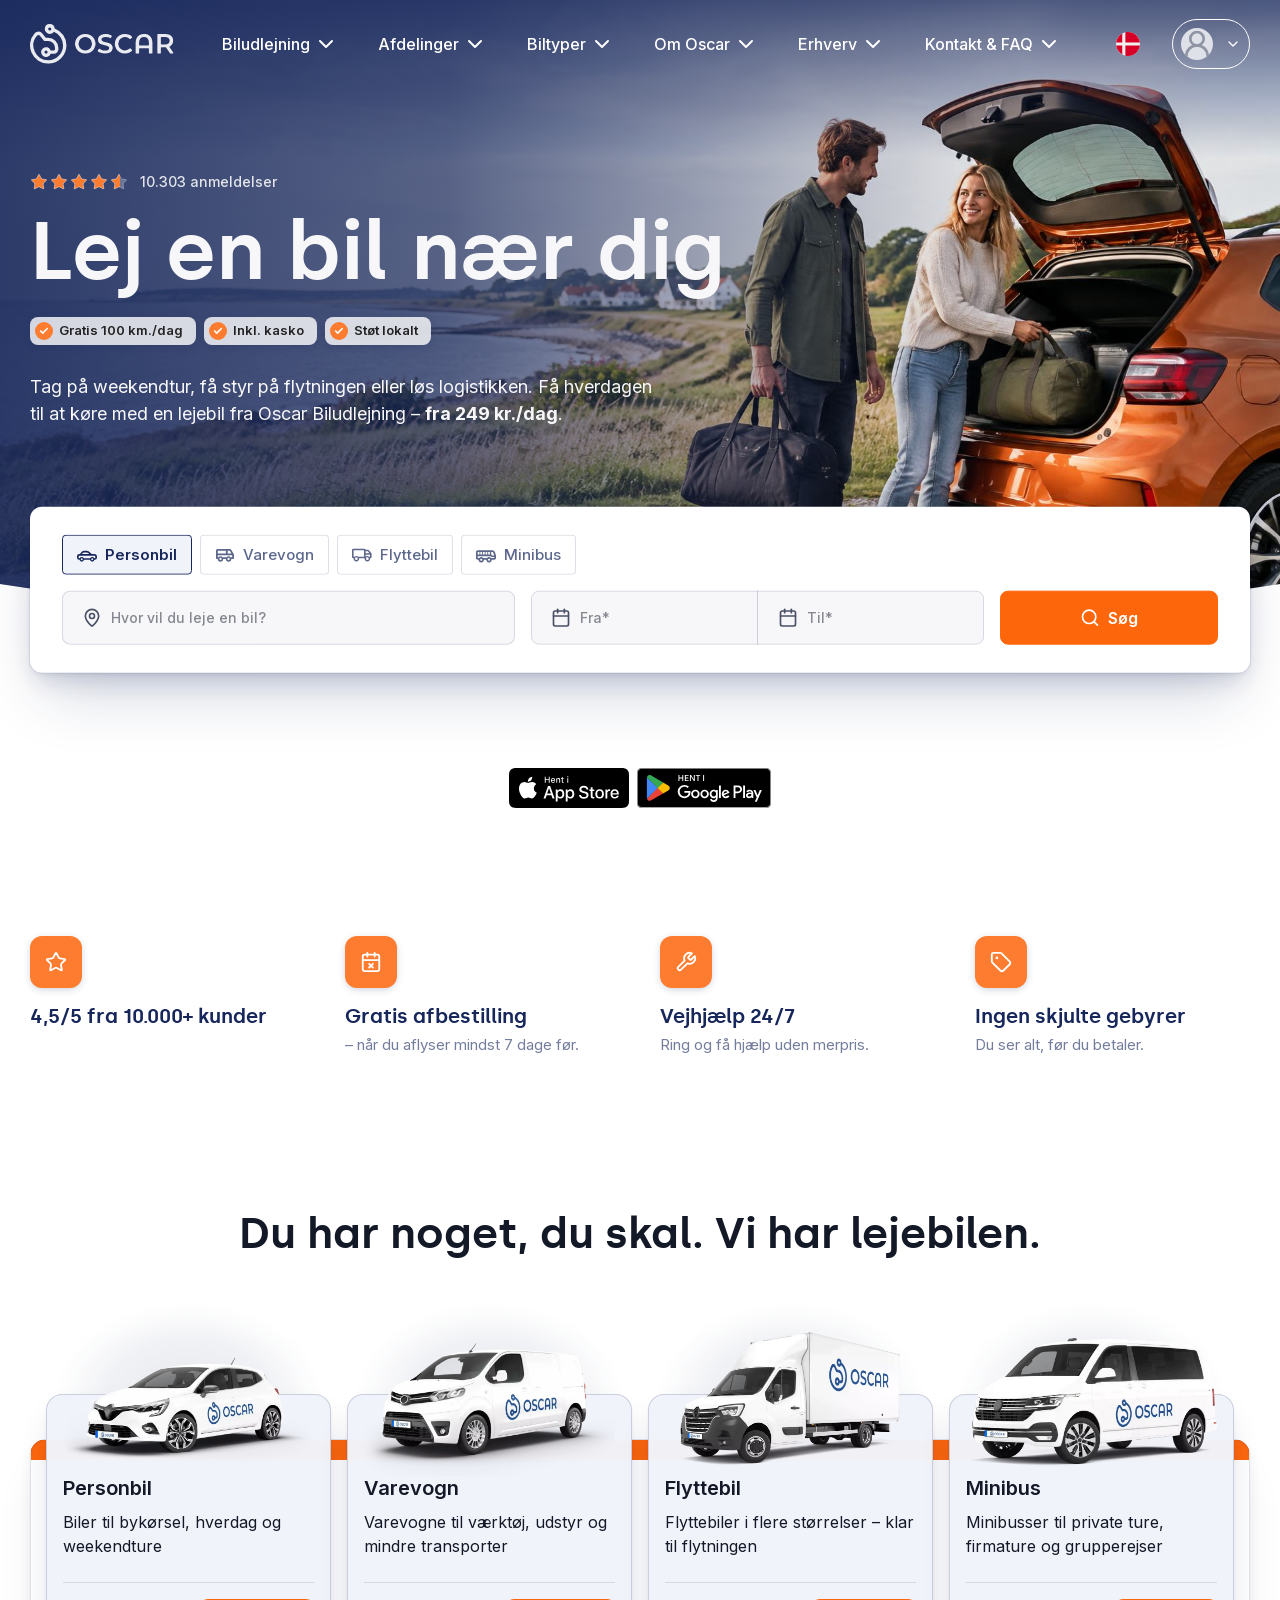
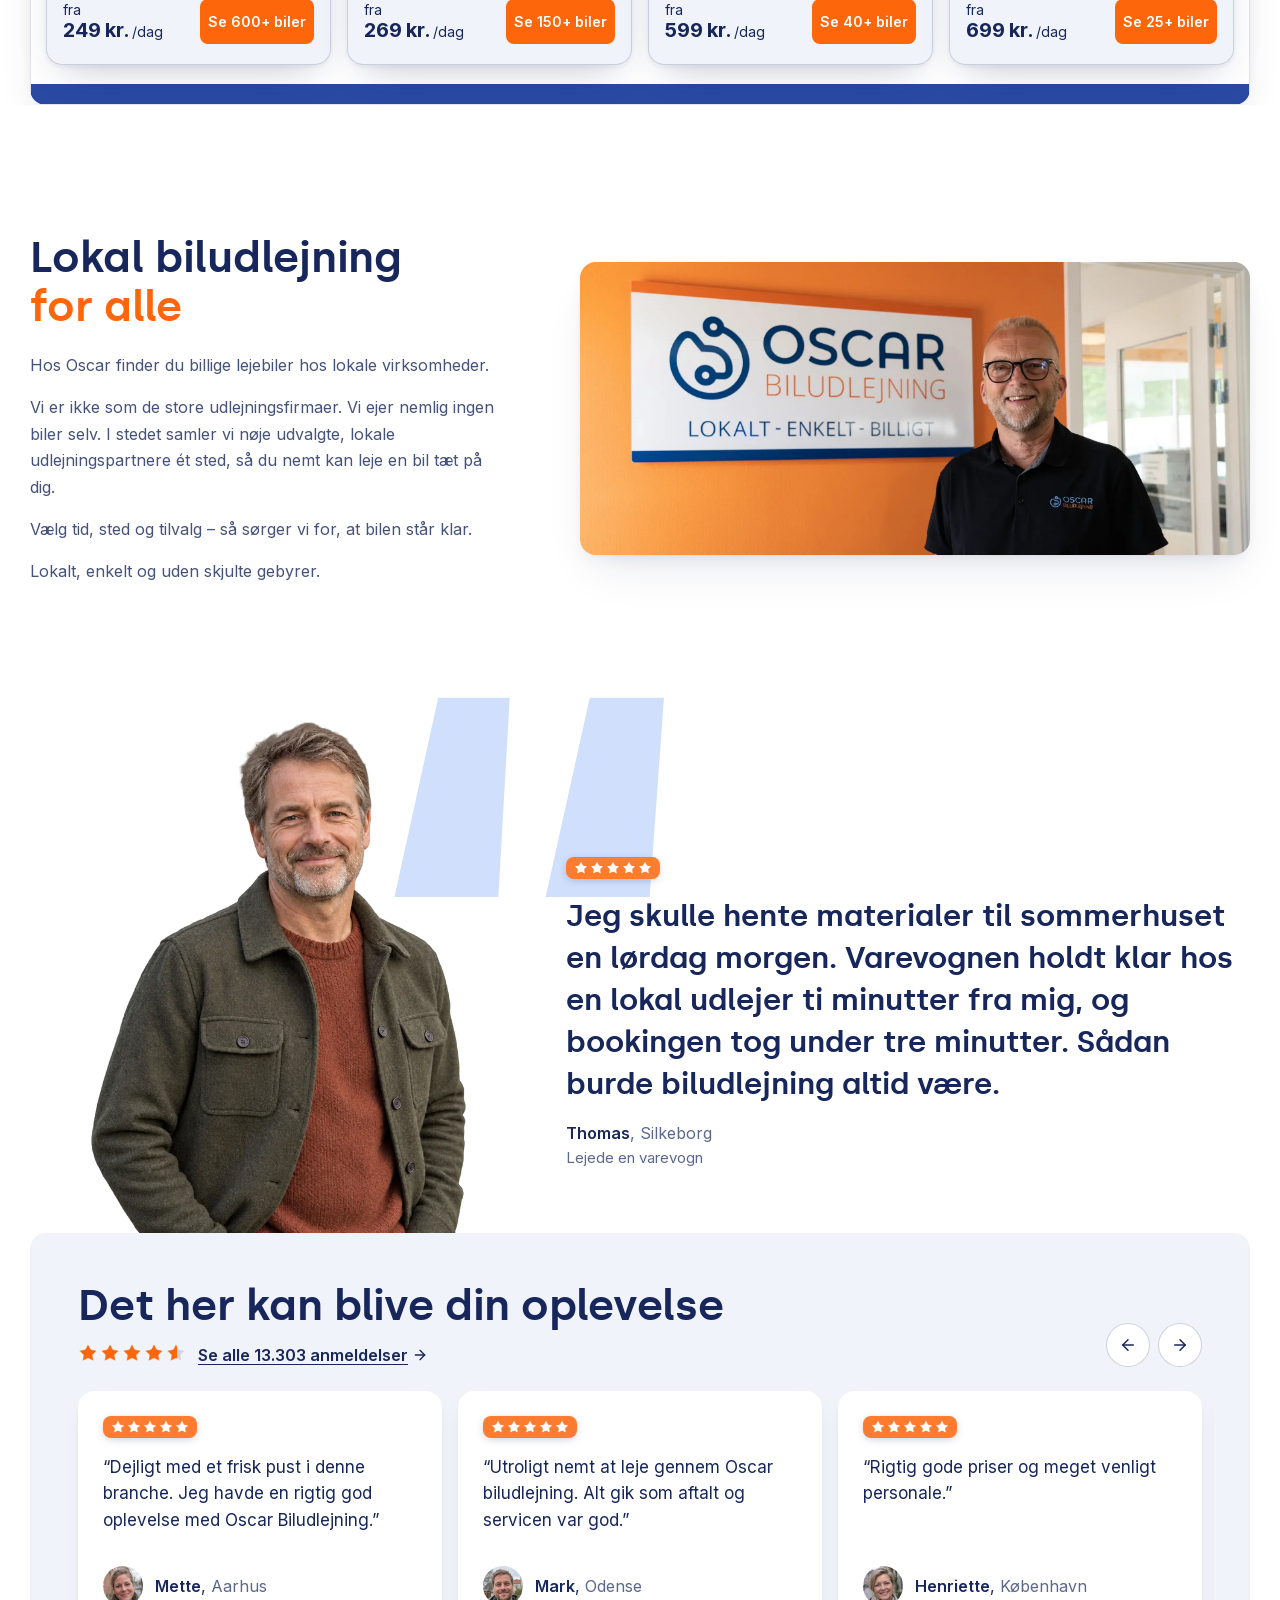
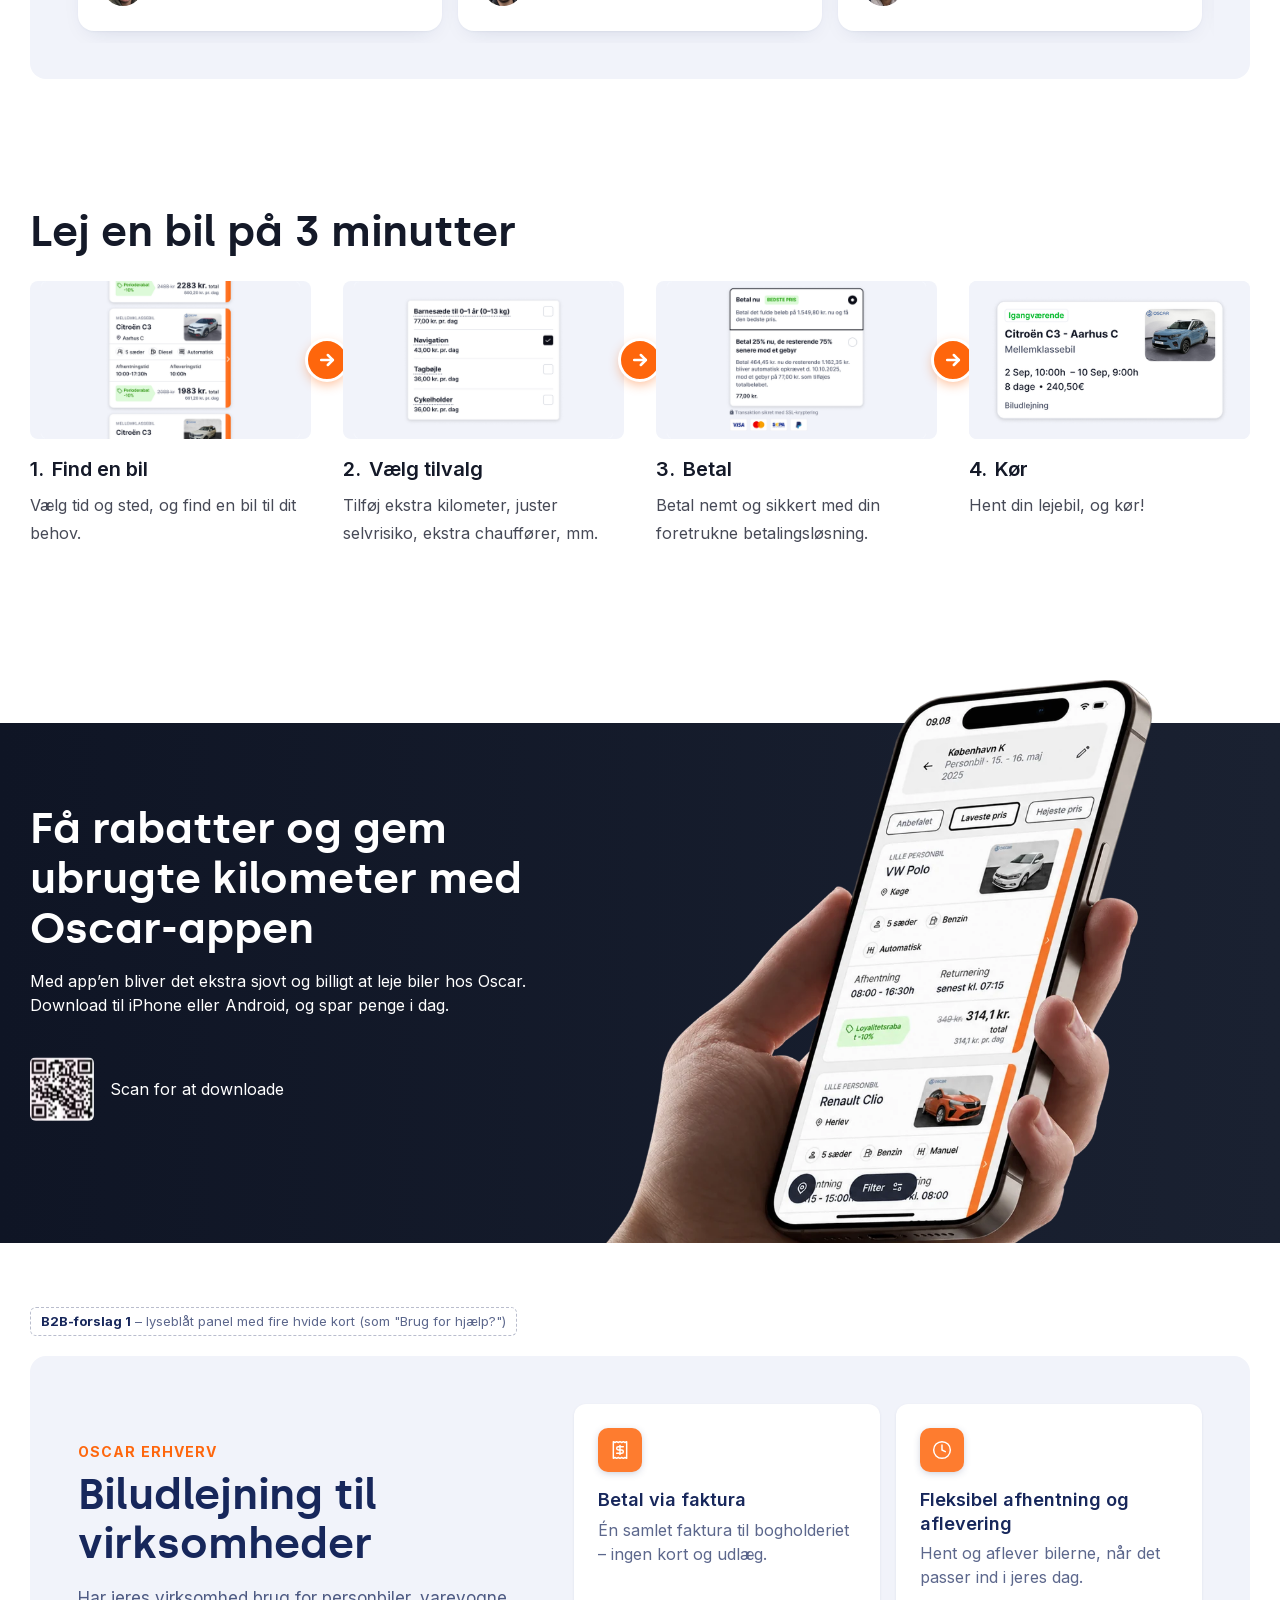
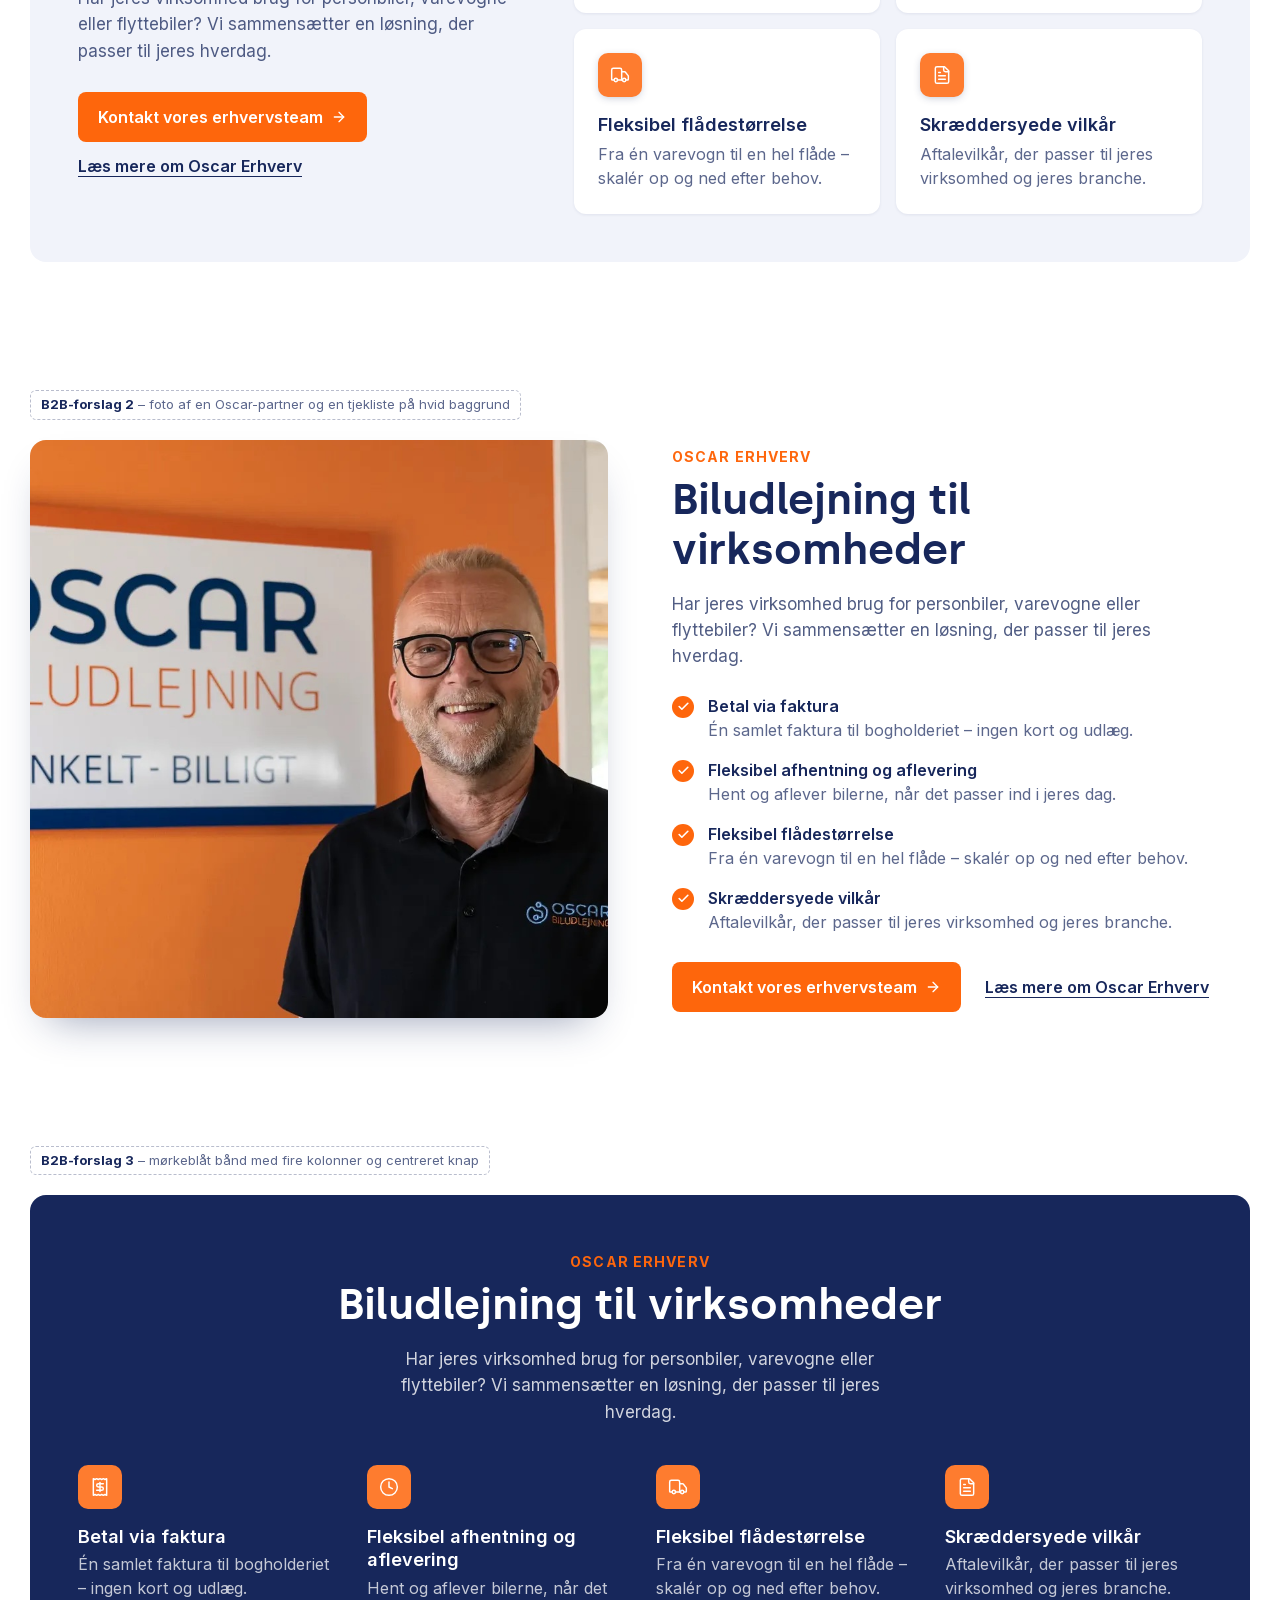
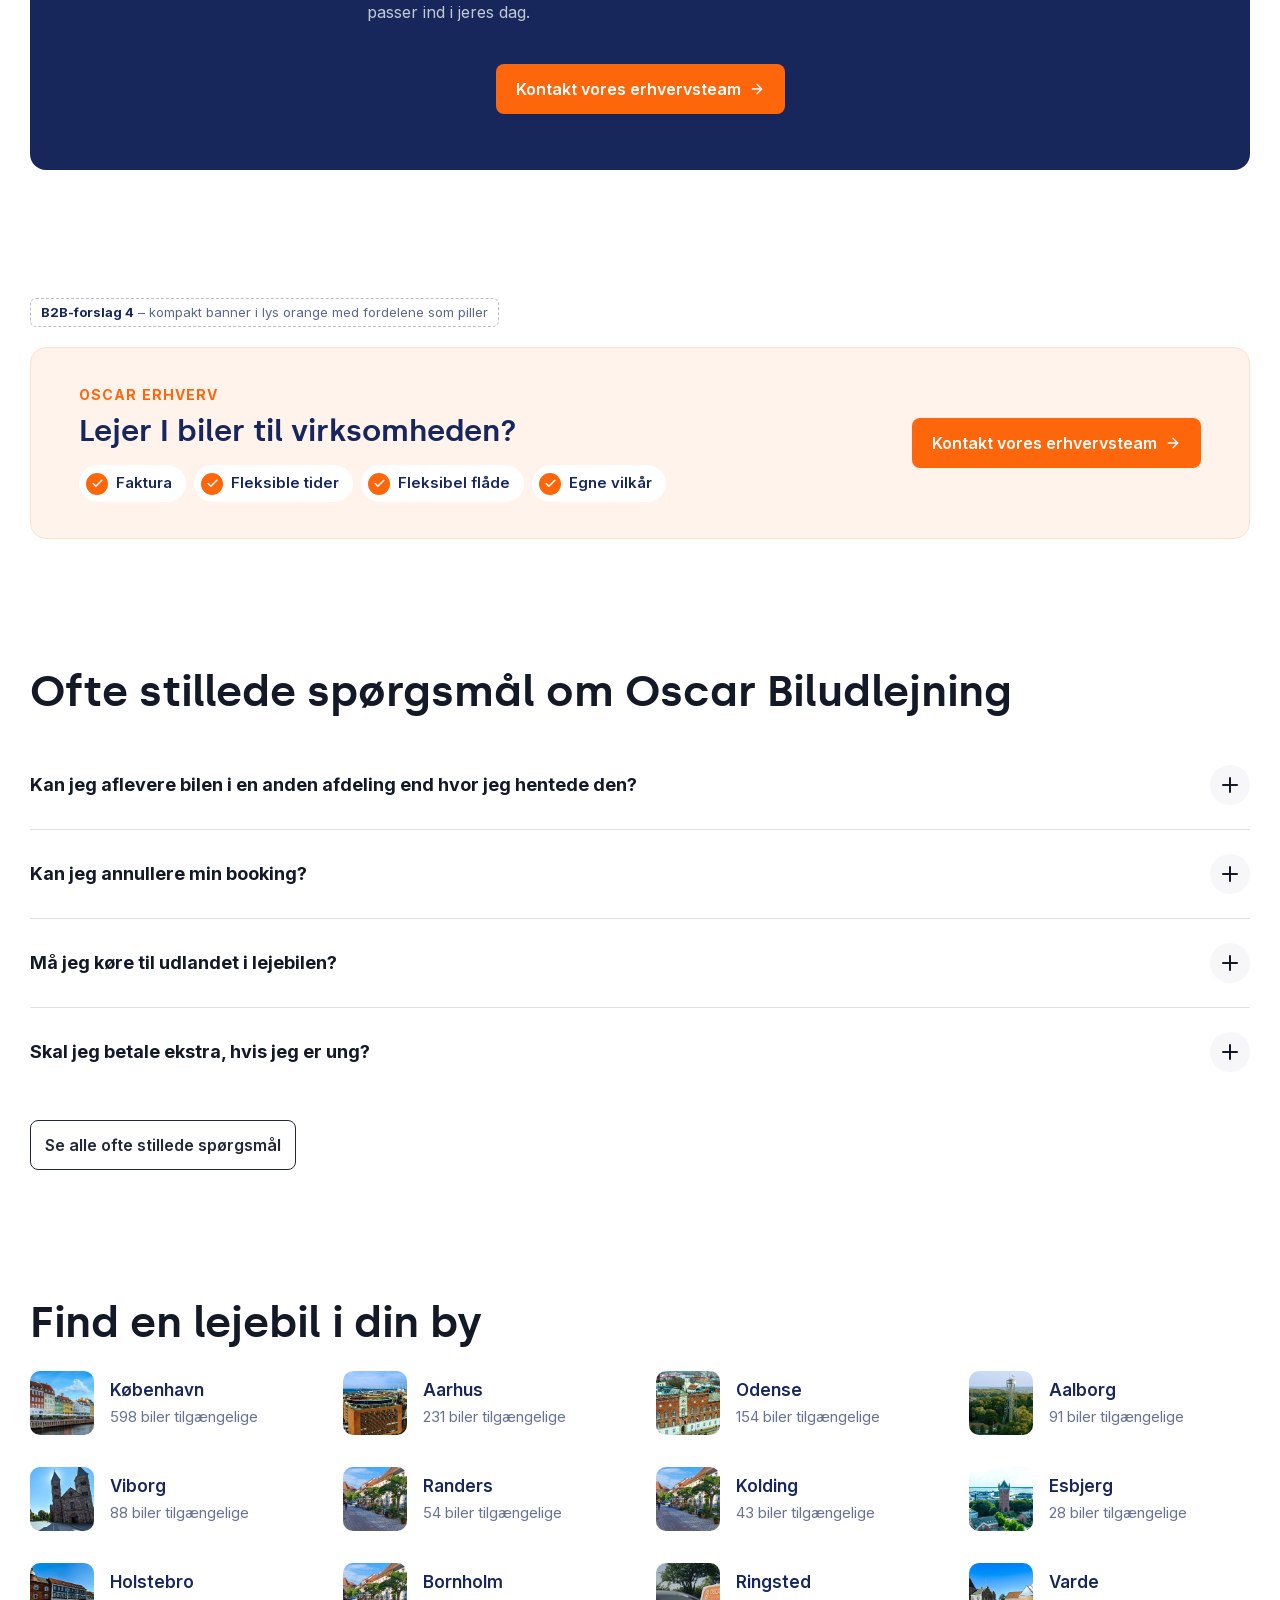
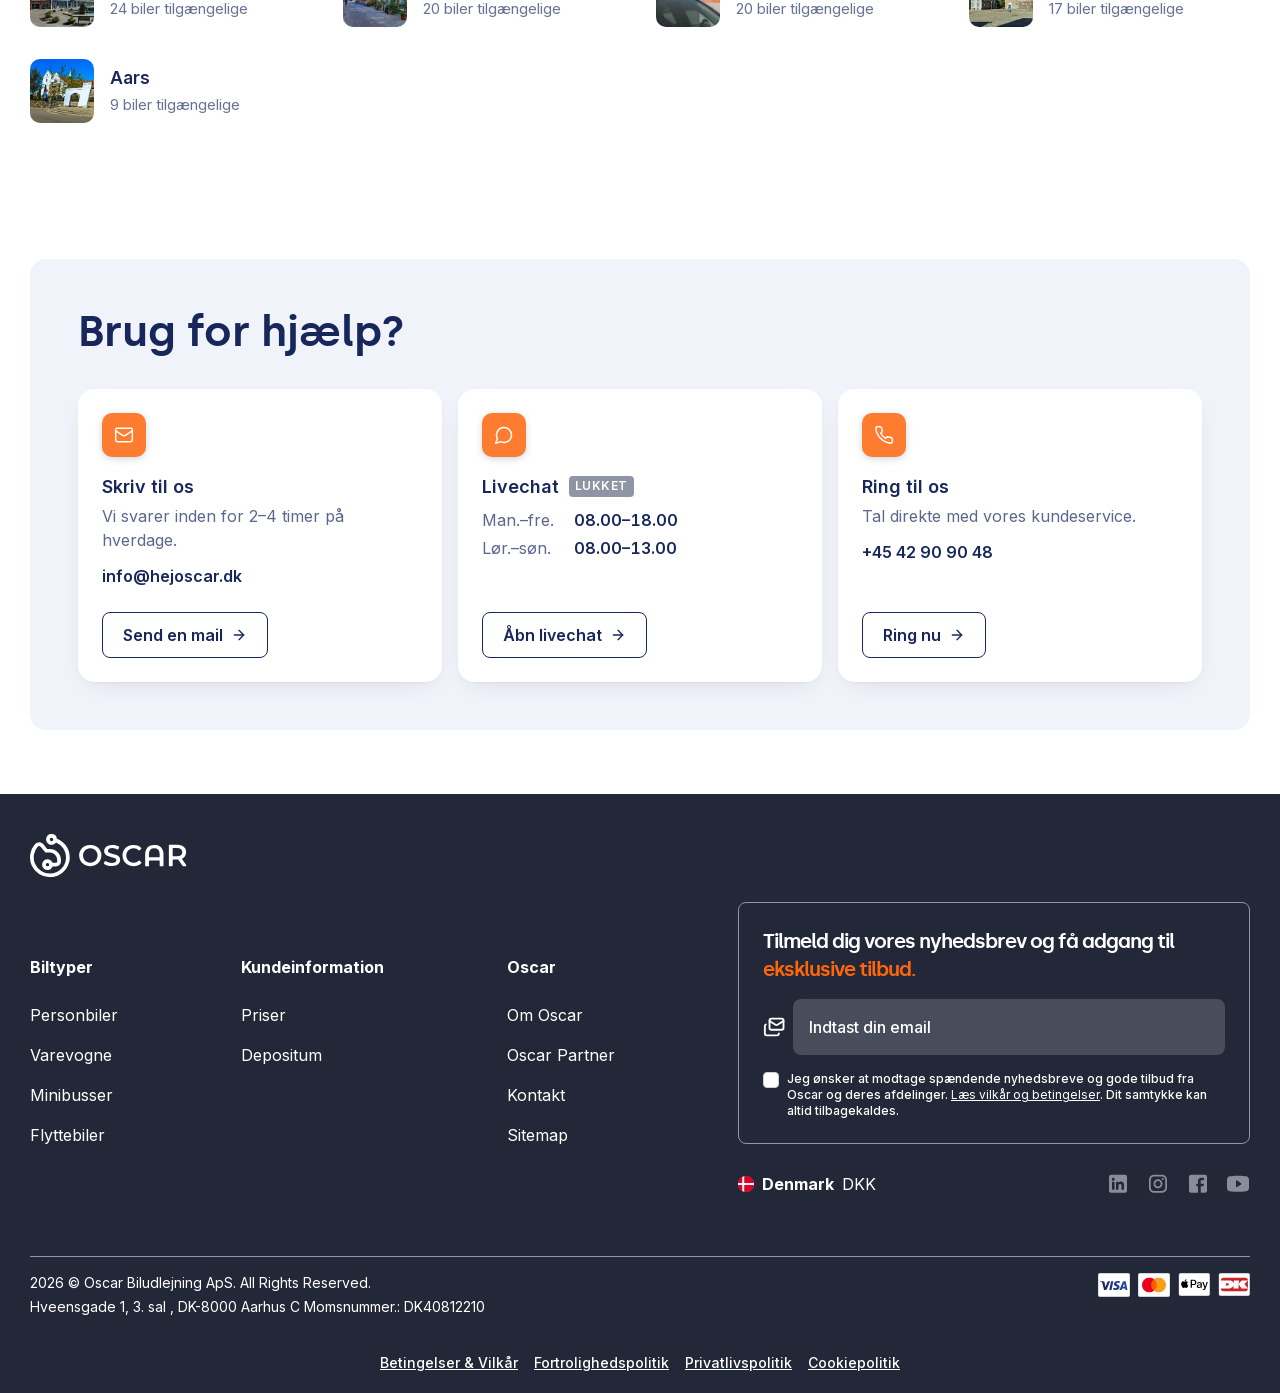
==== commit 574da2de: "Front page: four B2B (Oscar Erhverv) section proposals under the app section (DA) Co-Authored-By: Cl" ====
--- a/index.html
+++ b/index.html
@@ -1,7 +1,7 @@
-<!DOCTYPE html><html data-dpl-id="dpl_GKWxXEJ5Hb7vjqqjvTC3D8hdHsFf" lang="da"><head><meta charSet="utf-8"/><meta name="robots" content="noindex, nofollow"/><meta name="viewport" content="width=device-width, initial-scale=1"/><link rel="stylesheet" href="assets/css/0m1dnx261udqd.css"/><link rel="stylesheet" href="assets/css/3ofi92k___c98.css"/><link rel="stylesheet" href="assets/css/custom.css?v=202610062010"/><meta name="next-size-adjust" content=""/><title>Lej en bil nær dig | Biludlejning fra 144+ lokalafdelinger – Oscar</title><meta name="description" content="Få en billig lejebil fra kun 249 kr.. Altid inkl. forsikring, 100 gratis km./dag &amp; 24/7 vejhjælp. Find din bil nu!"/><meta property="og:title" content="Lej en bil nær dig | Biludlejning fra 144+ lokalafdelinger – Oscar"/><meta property="og:description" content="Få en billig lejebil fra kun 249 kr.. Altid inkl. forsikring, 100 gratis km./dag &amp; 24/7 vejhjælp. Find din bil nu!"/><meta property="og:url" content="https://hejoscar.dk"/><meta property="og:site_name" content="Oscar"/><meta property="og:image" content="https://a.storyblok.com/f/315301/2250x2250/667766b03c/big-car.jpg"/><meta property="og:type" content="website"/><meta name="twitter:card" content="summary_large_image"/><meta name="twitter:title" content="Lej en bil nær dig | Biludlejning fra 144+ lokalafdelinger – Oscar"/><meta name="twitter:description" content="Få en billig lejebil fra kun 249 kr.. Altid inkl. forsikring, 100 gratis km./dag &amp; 24/7 vejhjælp. Find din bil nu!"/><meta name="twitter:image" content="https://a.storyblok.com/f/315301/2250x2250/667766b03c/big-car.jpg"/></head><body class="inter_d4b7ea98-module__N5OFCW__variable silka_273fe654-module__nQlC_a__variable font-inter text-primary antialiased"><div hidden=""><!--$--><!--/$--></div><!--$--><!--/$--><div class="z-max bg-brand-orange-02 animation-delay-500 pointer-events-none fixed top-0 left-0 h-1"></div><div class="flex min-h-screen flex-col"><a class="absolute left-2 z-30 -translate-y-full rounded-lg bg-white p-2 text-sm text-black opacity-0 shadow-md transition-transform focus:translate-y-2 focus:opacity-100" href="#">Spring til indhold</a><header id="page-header" class="absolute top-0 z-10 w-full font-medium before:bg-white before:transition-all text-white"><nav class="container flex items-center justify-between"><a href="#" class="relative py-2 md:py-6"><svg xmlns="http://www.w3.org/2000/svg" fill="currentColor" viewBox="0 0 125 35" aria-label="Gå til forsiden" class="w-26 md:w-36 text-white/90"><g clip-path="url(#oscar-logo_svg__a)"><path fill-rule="evenodd" d="M14.748 7.893a4.31 4.31 0 0 0 5.984-1.202A12.93 12.93 0 0 1 28.7 18.655c-.038 6.971-5.73 12.721-12.698 12.82A12.884 12.884 0 0 1 6.252 9.97a1.37 1.37 0 0 1 1.082-.432 1.47 1.47 0 0 1 1.077.54l3.84 4.73h3.537a5.906 5.906 0 0 1 5.9 5.9v1.248a.99.99 0 0 1-.986.986H17.97a4.31 4.31 0 1 0-.003 2.942h2.738a3.93 3.93 0 0 0 3.925-3.926v-1.247a8.85 8.85 0 0 0-8.842-8.843h-2.137l-2.958-3.643A4.4 4.4 0 0 0 5.65 6.91c-.574.23-1.091.58-1.518 1.027l-.052.056a15.817 15.817 0 0 0 11.736 26.42l.231-.001c8.56-.12 15.555-7.181 15.592-15.744A15.88 15.88 0 0 0 21.422 3.804a4.309 4.309 0 0 0-8.507-.335 4.31 4.31 0 0 0 1.833 4.424m1.633-4.726c.225-.151.49-.231.76-.231v.003a1.373 1.373 0 0 1 1.371 1.367 1.37 1.37 0 1 1-2.131-1.14Zm-2.462 19.872a1.37 1.37 0 1 0 1.37 1.37 1.373 1.373 0 0 0-1.37-1.366z" clip-rule="evenodd"></path><path d="M43.462 24.5a8.1 8.1 0 0 1-3.167-3.032 8.72 8.72 0 0 1 0-8.65 8.1 8.1 0 0 1 3.166-3.024q2.013-1.084 4.524-1.084T52.51 9.8a8.1 8.1 0 0 1 3.164 3.013 8.76 8.76 0 0 1 0 8.673A8.1 8.1 0 0 1 52.51 24.5q-2.021 1.09-4.525 1.09-2.503 0-4.523-1.09m7.478-2.322a5.33 5.33 0 0 0 2.063-2.063 6.24 6.24 0 0 0 0-5.936 5.34 5.34 0 0 0-2.063-2.058 6.27 6.27 0 0 0-5.908 0 5.34 5.34 0 0 0-2.063 2.063 6.24 6.24 0 0 0 0 5.937 5.33 5.33 0 0 0 2.063 2.062 6.27 6.27 0 0 0 5.908 0zm10.537 2.867q-1.515-.463-2.492-1.184a.505.505 0 0 1-.148-.609l.64-1.435a.506.506 0 0 1 .732-.224c.622.4 1.292.72 1.994.954.946.332 1.94.503 2.942.506q1.829 0 2.731-.586.903-.586.903-1.546a1.5 1.5 0 0 0-.505-1.161 3.5 3.5 0 0 0-1.277-.715 32 32 0 0 0-2.11-.586 25 25 0 0 1-3.03-.885 5 5 0 0 1-1.994-1.39q-.831-.948-.833-2.566a4.37 4.37 0 0 1 .74-2.473q.738-1.114 2.226-1.768 1.488-.655 3.646-.657c.996 0 1.989.128 2.953.379.749.179 1.47.459 2.142.832a.506.506 0 0 1 .205.632l-.584 1.43a.514.514 0 0 1-.716.253 9.3 9.3 0 0 0-1.75-.685 8.4 8.4 0 0 0-2.273-.329q-1.805 0-2.683.61t-.884 1.617a1.46 1.46 0 0 0 .505 1.15 3.6 3.6 0 0 0 1.277.702q.774.26 2.11.586 1.531.337 3 .884c.77.296 1.457.773 2.004 1.39q.831.937.833 2.526a4.33 4.33 0 0 1-.738 2.46q-.74 1.104-2.24 1.759t-3.656.657a12.5 12.5 0 0 1-3.67-.528m16.433-.546a8.03 8.03 0 0 1-3.141-3.013q-1.137-1.92-1.137-4.336a8.3 8.3 0 0 1 1.148-4.341 8.1 8.1 0 0 1 3.158-3.013 9.2 9.2 0 0 1 4.484-1.086 9.35 9.35 0 0 1 3.68.703 7.6 7.6 0 0 1 2.47 1.665.505.505 0 0 1-.026.721l-1.24 1.166a.516.516 0 0 1-.71-.012 5.7 5.7 0 0 0-4.034-1.572 6.14 6.14 0 0 0-3.024.739 5.3 5.3 0 0 0-2.085 2.051 6.28 6.28 0 0 0 0 5.955 5.3 5.3 0 0 0 2.085 2.05c.928.502 1.97.756 3.024.739a5.66 5.66 0 0 0 4.032-1.588.517.517 0 0 1 .715-.011l1.24 1.18a.506.506 0 0 1 .025.72 7.5 7.5 0 0 1-2.484 1.662 9.45 9.45 0 0 1-3.692.703A9.24 9.24 0 0 1 77.91 24.5Zm24.928-14.925a6 6 0 0 1 2.543 2.567q.903 1.7.903 4.113v8.935a.504.504 0 0 1-.505.506h-2.021a.505.505 0 0 1-.505-.506v-3.548a.504.504 0 0 0-.505-.505h-7.534a.506.506 0 0 0-.505.505v3.548a.506.506 0 0 1-.505.506H92.21a.505.505 0 0 1-.505-.506v-8.935q0-2.414.902-4.113a6 6 0 0 1 2.544-2.567q1.642-.867 3.844-.867c2.202 0 2.749.289 3.843.867m-.112 9.002a.503.503 0 0 0 .505-.506v-2.097q0-2.273-1.124-3.434-1.124-1.16-3.141-1.16-2.022 0-3.142 1.16-1.12 1.161-1.125 3.434v2.092a.505.505 0 0 0 .505.505zm19.266 7.124a.5.5 0 0 1-.418-.22l-3.639-5.234q-.316.03-.631.024h-3.195a.505.505 0 0 0-.505.506v4.399a.504.504 0 0 1-.505.505h-2.021a.507.507 0 0 1-.506-.505V9.153a.504.504 0 0 1 .506-.505h6.241q2.133 0 3.716.704a5.4 5.4 0 0 1 2.425 2.02q.846 1.314.844 3.118 0 1.853-.902 3.188a5.2 5.2 0 0 1-2.054 1.757.5.5 0 0 0-.26.33.5.5 0 0 0 .08.413l3.313 4.728a.505.505 0 0 1-.439.793h-2.05Zm-1.806-13.634q-1.034-.845-3.024-.845h-3.053a.505.505 0 0 0-.505.505v5.52a.504.504 0 0 0 .505.506h3.053q1.993 0 3.024-.856 1.03-.855 1.032-2.426 0-1.56-1.032-2.404"></path></g><defs><clipPath id="oscar-logo_svg__a"><path d="M0 0h124.57v34.41H0z"></path></clipPath></defs></svg></a><nav aria-label="Main" data-orientation="horizontal" dir="ltr" class="hidden justify-center lg:flex z-20 grow self-center"><div style="position:relative"><ul data-orientation="horizontal" class="flex items-center gap-4" dir="ltr"><li class="relative"><button id="radix-_R_19pabsnpfivb_-trigger-radix-_R_79pabsnpfivb_" data-state="closed" aria-expanded="false" aria-controls="radix-_R_19pabsnpfivb_-content-radix-_R_79pabsnpfivb_" class="group flex items-center gap-1 rounded-lg px-3 py-2 outline-hidden focus-visible:ring-2 hover:bg-white/5 data-[state=open]:bg-white/5" data-radix-collection-item="">Biludlejning<svg xmlns="http://www.w3.org/2000/svg" width="24" height="24" viewBox="0 0 24 24" fill="none" stroke="currentColor" stroke-width="2" stroke-linecap="round" stroke-linejoin="round" class="lucide lucide-chevron-down transition-transform group-data-[state=open]:-rotate-180" aria-hidden="true"><path d="m6 9 6 6 6-6"></path></svg></button><div data-nav-menu id="radix-_R_19pabsnpfivb_-content-radix-_R_79pabsnpfivb_" aria-labelledby="radix-_R_19pabsnpfivb_-trigger-radix-_R_79pabsnpfivb_" data-orientation="horizontal" data-state="closed" class="hidden absolute top-full left-1/2 z-10 w-max min-w-full -translate-x-1/2 pt-2 transition-[scale,translate,opacity] starting:-translate-y-7 starting:scale-90 starting:opacity-0" dir="ltr"><div class="text-primary mt-2 flex w-full gap-2 overflow-hidden rounded-lg border border-gray-100 bg-white p-4 shadow-lg"><div class="flex min-w-[235px] flex-col gap-2"><p class="px-2 py-1 font-bold wrap-break-word hyphens-auto">Biludlejning</p><a href="#" class="text-tertiary group hover:bg-gray-75 hover:text-primary flex w-full items-center justify-between rounded-sm px-2 py-1"><p class="text-sm wrap-break-word hyphens-auto">Priser</p><svg xmlns="http://www.w3.org/2000/svg" width="24" height="24" viewBox="0 0 24 24" fill="none" stroke="currentColor" stroke-width="2" stroke-linecap="round" stroke-linejoin="round" class="lucide lucide-chevron-right invisible ml-2 size-6 shrink-0 group-hover:visible" aria-hidden="true"><path d="m9 18 6-6-6-6"></path></svg></a><a href="#" class="text-tertiary group hover:bg-gray-75 hover:text-primary flex w-full items-center justify-between rounded-sm px-2 py-1"><p class="text-sm wrap-break-word hyphens-auto">Bilabonnement</p><svg xmlns="http://www.w3.org/2000/svg" width="24" height="24" viewBox="0 0 24 24" fill="none" stroke="currentColor" stroke-width="2" stroke-linecap="round" stroke-linejoin="round" class="lucide lucide-chevron-right invisible ml-2 size-6 shrink-0 group-hover:visible" aria-hidden="true"><path d="m9 18 6-6-6-6"></path></svg></a><a href="#" class="text-tertiary group hover:bg-gray-75 hover:text-primary flex w-full items-center justify-between rounded-sm px-2 py-1"><p class="text-sm wrap-break-word hyphens-auto">Langtidsleje</p><svg xmlns="http://www.w3.org/2000/svg" width="24" height="24" viewBox="0 0 24 24" fill="none" stroke="currentColor" stroke-width="2" stroke-linecap="round" stroke-linejoin="round" class="lucide lucide-chevron-right invisible ml-2 size-6 shrink-0 group-hover:visible" aria-hidden="true"><path d="m9 18 6-6-6-6"></path></svg></a><a href="#" class="text-tertiary group hover:bg-gray-75 hover:text-primary flex w-full items-center justify-between rounded-sm px-2 py-1"><p class="text-sm wrap-break-word hyphens-auto">Loyalitetsprogram</p><svg xmlns="http://www.w3.org/2000/svg" width="24" height="24" viewBox="0 0 24 24" fill="none" stroke="currentColor" stroke-width="2" stroke-linecap="round" stroke-linejoin="round" class="lucide lucide-chevron-right invisible ml-2 size-6 shrink-0 group-hover:visible" aria-hidden="true"><path d="m9 18 6-6-6-6"></path></svg></a></div><div class="flex w-full flex-row justify-between gap-4"></div></div></div></li><li class="relative"><button id="radix-_R_19pabsnpfivb_-trigger-radix-_R_b9pabsnpfivb_" data-state="closed" aria-expanded="false" aria-controls="radix-_R_19pabsnpfivb_-content-radix-_R_b9pabsnpfivb_" class="group flex items-center gap-1 rounded-lg px-3 py-2 outline-hidden focus-visible:ring-2 hover:bg-white/5 data-[state=open]:bg-white/5" data-radix-collection-item="">Afdelinger<svg xmlns="http://www.w3.org/2000/svg" width="24" height="24" viewBox="0 0 24 24" fill="none" stroke="currentColor" stroke-width="2" stroke-linecap="round" stroke-linejoin="round" class="lucide lucide-chevron-down transition-transform group-data-[state=open]:-rotate-180" aria-hidden="true"><path d="m6 9 6 6 6-6"></path></svg></button><div data-nav-menu id="radix-_R_19pabsnpfivb_-content-radix-_R_b9pabsnpfivb_" aria-labelledby="radix-_R_19pabsnpfivb_-trigger-radix-_R_b9pabsnpfivb_" data-orientation="horizontal" data-state="closed" class="hidden absolute top-full left-1/2 z-10 w-max min-w-full -translate-x-1/2 pt-2 transition-[scale,translate,opacity] starting:-translate-y-7 starting:scale-90 starting:opacity-0" dir="ltr"><div class="text-primary mt-2 flex w-full gap-2 overflow-hidden rounded-lg border border-gray-100 bg-white p-4 shadow-lg"><div class="flex min-w-[235px] flex-col gap-2"><p class="px-2 py-1 font-bold wrap-break-word hyphens-auto">Afdelinger</p><a href="#" class="text-tertiary group hover:bg-gray-75 hover:text-primary flex w-full items-center justify-between rounded-sm px-2 py-1"><p class="text-sm wrap-break-word hyphens-auto">Se alle afdelinger</p><svg xmlns="http://www.w3.org/2000/svg" width="24" height="24" viewBox="0 0 24 24" fill="none" stroke="currentColor" stroke-width="2" stroke-linecap="round" stroke-linejoin="round" class="lucide lucide-chevron-right invisible ml-2 size-6 shrink-0 group-hover:visible" aria-hidden="true"><path d="m9 18 6-6-6-6"></path></svg></a><a href="aarhus-n.html" data-loc-link class="text-tertiary group hover:bg-gray-75 hover:text-primary flex w-full items-center justify-between rounded-sm px-2 py-1"><p class="text-sm wrap-break-word hyphens-auto">Lokationsside</p><svg xmlns="http://www.w3.org/2000/svg" width="24" height="24" viewBox="0 0 24 24" fill="none" stroke="currentColor" stroke-width="2" stroke-linecap="round" stroke-linejoin="round" class="lucide lucide-chevron-right invisible ml-2 size-6 shrink-0 group-hover:visible" aria-hidden="true"><path d="m9 18 6-6-6-6"></path></svg></a><a href="#" class="text-tertiary group hover:bg-gray-75 hover:text-primary flex w-full items-center justify-between rounded-sm px-2 py-1"><p class="text-sm wrap-break-word hyphens-auto">København</p><svg xmlns="http://www.w3.org/2000/svg" width="24" height="24" viewBox="0 0 24 24" fill="none" stroke="currentColor" stroke-width="2" stroke-linecap="round" stroke-linejoin="round" class="lucide lucide-chevron-right invisible ml-2 size-6 shrink-0 group-hover:visible" aria-hidden="true"><path d="m9 18 6-6-6-6"></path></svg></a><a href="#" class="text-tertiary group hover:bg-gray-75 hover:text-primary flex w-full items-center justify-between rounded-sm px-2 py-1"><p class="text-sm wrap-break-word hyphens-auto">Aarhus</p><svg xmlns="http://www.w3.org/2000/svg" width="24" height="24" viewBox="0 0 24 24" fill="none" stroke="currentColor" stroke-width="2" stroke-linecap="round" stroke-linejoin="round" class="lucide lucide-chevron-right invisible ml-2 size-6 shrink-0 group-hover:visible" aria-hidden="true"><path d="m9 18 6-6-6-6"></path></svg></a><a href="#" class="text-tertiary group hover:bg-gray-75 hover:text-primary flex w-full items-center justify-between rounded-sm px-2 py-1"><p class="text-sm wrap-break-word hyphens-auto">Odense</p><svg xmlns="http://www.w3.org/2000/svg" width="24" height="24" viewBox="0 0 24 24" fill="none" stroke="currentColor" stroke-width="2" stroke-linecap="round" stroke-linejoin="round" class="lucide lucide-chevron-right invisible ml-2 size-6 shrink-0 group-hover:visible" aria-hidden="true"><path d="m9 18 6-6-6-6"></path></svg></a><a href="#" class="text-tertiary group hover:bg-gray-75 hover:text-primary flex w-full items-center justify-between rounded-sm px-2 py-1"><p class="text-sm wrap-break-word hyphens-auto">Aalborg</p><svg xmlns="http://www.w3.org/2000/svg" width="24" height="24" viewBox="0 0 24 24" fill="none" stroke="currentColor" stroke-width="2" stroke-linecap="round" stroke-linejoin="round" class="lucide lucide-chevron-right invisible ml-2 size-6 shrink-0 group-hover:visible" aria-hidden="true"><path d="m9 18 6-6-6-6"></path></svg></a><a href="#" class="text-tertiary group hover:bg-gray-75 hover:text-primary flex w-full items-center justify-between rounded-sm px-2 py-1"><p class="text-sm wrap-break-word hyphens-auto">Esbjerg</p><svg xmlns="http://www.w3.org/2000/svg" width="24" height="24" viewBox="0 0 24 24" fill="none" stroke="currentColor" stroke-width="2" stroke-linecap="round" stroke-linejoin="round" class="lucide lucide-chevron-right invisible ml-2 size-6 shrink-0 group-hover:visible" aria-hidden="true"><path d="m9 18 6-6-6-6"></path></svg></a></div><div class="flex w-full flex-row justify-between gap-4"></div></div></div></li><li class="relative"><button id="radix-_R_19pabsnpfivb_-trigger-radix-_R_f9pabsnpfivb_" data-state="closed" aria-expanded="false" aria-controls="radix-_R_19pabsnpfivb_-content-radix-_R_f9pabsnpfivb_" class="group flex items-center gap-1 rounded-lg px-3 py-2 outline-hidden focus-visible:ring-2 hover:bg-white/5 data-[state=open]:bg-white/5" data-radix-collection-item="">Biltyper<svg xmlns="http://www.w3.org/2000/svg" width="24" height="24" viewBox="0 0 24 24" fill="none" stroke="currentColor" stroke-width="2" stroke-linecap="round" stroke-linejoin="round" class="lucide lucide-chevron-down transition-transform group-data-[state=open]:-rotate-180" aria-hidden="true"><path d="m6 9 6 6 6-6"></path></svg></button><div data-nav-menu id="radix-_R_19pabsnpfivb_-content-radix-_R_f9pabsnpfivb_" aria-labelledby="radix-_R_19pabsnpfivb_-trigger-radix-_R_f9pabsnpfivb_" data-orientation="horizontal" data-state="closed" class="hidden absolute top-full left-1/2 z-10 w-max min-w-full -translate-x-1/2 pt-2 transition-[scale,translate,opacity] starting:-translate-y-7 starting:scale-90 starting:opacity-0" dir="ltr"><div class="text-primary mt-2 flex w-full gap-2 overflow-hidden rounded-lg border border-gray-100 bg-white p-4 shadow-lg"><div class="flex min-w-[235px] flex-col gap-2"><p class="px-2 py-1 font-bold wrap-break-word hyphens-auto">Biltyper</p><a href="#" class="text-tertiary group hover:bg-gray-75 hover:text-primary flex w-full items-center justify-between rounded-sm px-2 py-1"><p class="text-sm wrap-break-word hyphens-auto">Personbiler</p><svg xmlns="http://www.w3.org/2000/svg" width="24" height="24" viewBox="0 0 24 24" fill="none" stroke="currentColor" stroke-width="2" stroke-linecap="round" stroke-linejoin="round" class="lucide lucide-chevron-right invisible ml-2 size-6 shrink-0 group-hover:visible" aria-hidden="true"><path d="m9 18 6-6-6-6"></path></svg></a><a href="#" class="text-tertiary group hover:bg-gray-75 hover:text-primary flex w-full items-center justify-between rounded-sm px-2 py-1"><p class="text-sm wrap-break-word hyphens-auto">Varevogne</p><svg xmlns="http://www.w3.org/2000/svg" width="24" height="24" viewBox="0 0 24 24" fill="none" stroke="currentColor" stroke-width="2" stroke-linecap="round" stroke-linejoin="round" class="lucide lucide-chevron-right invisible ml-2 size-6 shrink-0 group-hover:visible" aria-hidden="true"><path d="m9 18 6-6-6-6"></path></svg></a><a href="#" class="text-tertiary group hover:bg-gray-75 hover:text-primary flex w-full items-center justify-between rounded-sm px-2 py-1"><p class="text-sm wrap-break-word hyphens-auto">Flyttebiler</p><svg xmlns="http://www.w3.org/2000/svg" width="24" height="24" viewBox="0 0 24 24" fill="none" stroke="currentColor" stroke-width="2" stroke-linecap="round" stroke-linejoin="round" class="lucide lucide-chevron-right invisible ml-2 size-6 shrink-0 group-hover:visible" aria-hidden="true"><path d="m9 18 6-6-6-6"></path></svg></a><a href="#" class="text-tertiary group hover:bg-gray-75 hover:text-primary flex w-full items-center justify-between rounded-sm px-2 py-1"><p class="text-sm wrap-break-word hyphens-auto">Minibusser</p><svg xmlns="http://www.w3.org/2000/svg" width="24" height="24" viewBox="0 0 24 24" fill="none" stroke="currentColor" stroke-width="2" stroke-linecap="round" stroke-linejoin="round" class="lucide lucide-chevron-right invisible ml-2 size-6 shrink-0 group-hover:visible" aria-hidden="true"><path d="m9 18 6-6-6-6"></path></svg></a><a href="#" class="text-tertiary group hover:bg-gray-75 hover:text-primary flex w-full items-center justify-between rounded-sm px-2 py-1"><p class="text-sm wrap-break-word hyphens-auto">Trailere</p><svg xmlns="http://www.w3.org/2000/svg" width="24" height="24" viewBox="0 0 24 24" fill="none" stroke="currentColor" stroke-width="2" stroke-linecap="round" stroke-linejoin="round" class="lucide lucide-chevron-right invisible ml-2 size-6 shrink-0 group-hover:visible" aria-hidden="true"><path d="m9 18 6-6-6-6"></path></svg></a><a href="#" class="text-tertiary group hover:bg-gray-75 hover:text-primary flex w-full items-center justify-between rounded-sm px-2 py-1"><p class="text-sm wrap-break-word hyphens-auto">Autotransportere</p><svg xmlns="http://www.w3.org/2000/svg" width="24" height="24" viewBox="0 0 24 24" fill="none" stroke="currentColor" stroke-width="2" stroke-linecap="round" stroke-linejoin="round" class="lucide lucide-chevron-right invisible ml-2 size-6 shrink-0 group-hover:visible" aria-hidden="true"><path d="m9 18 6-6-6-6"></path></svg></a></div><div class="flex w-full flex-row justify-between gap-4"></div></div></div></li><li class="relative"><button id="radix-_R_19pabsnpfivb_-trigger-radix-_R_j9pabsnpfivb_" data-state="closed" aria-expanded="false" aria-controls="radix-_R_19pabsnpfivb_-content-radix-_R_j9pabsnpfivb_" class="group flex items-center gap-1 rounded-lg px-3 py-2 outline-hidden focus-visible:ring-2 hover:bg-white/5 data-[state=open]:bg-white/5" data-radix-collection-item="">Om Oscar<svg xmlns="http://www.w3.org/2000/svg" width="24" height="24" viewBox="0 0 24 24" fill="none" stroke="currentColor" stroke-width="2" stroke-linecap="round" stroke-linejoin="round" class="lucide lucide-chevron-down transition-transform group-data-[state=open]:-rotate-180" aria-hidden="true"><path d="m6 9 6 6 6-6"></path></svg></button><div data-nav-menu id="radix-_R_19pabsnpfivb_-content-radix-_R_j9pabsnpfivb_" aria-labelledby="radix-_R_19pabsnpfivb_-trigger-radix-_R_j9pabsnpfivb_" data-orientation="horizontal" data-state="closed" class="hidden absolute top-full left-1/2 z-10 w-max min-w-full -translate-x-1/2 pt-2 transition-[scale,translate,opacity] starting:-translate-y-7 starting:scale-90 starting:opacity-0" dir="ltr"><div class="text-primary mt-2 flex w-full gap-2 overflow-hidden rounded-lg border border-gray-100 bg-white p-4 shadow-lg"><div class="flex min-w-[235px] flex-col gap-2"><p class="px-2 py-1 font-bold wrap-break-word hyphens-auto">Om Oscar</p><a href="#" class="text-tertiary group hover:bg-gray-75 hover:text-primary flex w-full items-center justify-between rounded-sm px-2 py-1"><p class="text-sm wrap-break-word hyphens-auto">Om Oscar</p><svg xmlns="http://www.w3.org/2000/svg" width="24" height="24" viewBox="0 0 24 24" fill="none" stroke="currentColor" stroke-width="2" stroke-linecap="round" stroke-linejoin="round" class="lucide lucide-chevron-right invisible ml-2 size-6 shrink-0 group-hover:visible" aria-hidden="true"><path d="m9 18 6-6-6-6"></path></svg></a><a href="#" class="text-tertiary group hover:bg-gray-75 hover:text-primary flex w-full items-center justify-between rounded-sm px-2 py-1"><p class="text-sm wrap-break-word hyphens-auto">Anerkendelser</p><svg xmlns="http://www.w3.org/2000/svg" width="24" height="24" viewBox="0 0 24 24" fill="none" stroke="currentColor" stroke-width="2" stroke-linecap="round" stroke-linejoin="round" class="lucide lucide-chevron-right invisible ml-2 size-6 shrink-0 group-hover:visible" aria-hidden="true"><path d="m9 18 6-6-6-6"></path></svg></a><a href="search-bars.html" data-sb-link class="text-tertiary group hover:bg-gray-75 hover:text-primary flex w-full items-center justify-between rounded-sm px-2 py-1"><p class="text-sm wrap-break-word hyphens-auto">Søgebarer</p><svg xmlns="http://www.w3.org/2000/svg" width="24" height="24" viewBox="0 0 24 24" fill="none" stroke="currentColor" stroke-width="2" stroke-linecap="round" stroke-linejoin="round" class="lucide lucide-chevron-right invisible ml-2 size-6 shrink-0 group-hover:visible" aria-hidden="true"><path d="m9 18 6-6-6-6"></path></svg></a><a href="#" class="text-tertiary group hover:bg-gray-75 hover:text-primary flex w-full items-center justify-between rounded-sm px-2 py-1"><p class="text-sm wrap-break-word hyphens-auto">Oscar partner</p><svg xmlns="http://www.w3.org/2000/svg" width="24" height="24" viewBox="0 0 24 24" fill="none" stroke="currentColor" stroke-width="2" stroke-linecap="round" stroke-linejoin="round" class="lucide lucide-chevron-right invisible ml-2 size-6 shrink-0 group-hover:visible" aria-hidden="true"><path d="m9 18 6-6-6-6"></path></svg></a><a href="#" class="text-tertiary group hover:bg-gray-75 hover:text-primary flex w-full items-center justify-between rounded-sm px-2 py-1"><p class="text-sm wrap-break-word hyphens-auto">Sponsor</p><svg xmlns="http://www.w3.org/2000/svg" width="24" height="24" viewBox="0 0 24 24" fill="none" stroke="currentColor" stroke-width="2" stroke-linecap="round" stroke-linejoin="round" class="lucide lucide-chevron-right invisible ml-2 size-6 shrink-0 group-hover:visible" aria-hidden="true"><path d="m9 18 6-6-6-6"></path></svg></a></div><div class="flex w-full flex-row justify-between gap-4"></div></div></div></li><li class="relative"><button id="radix-_R_19pabsnpfivb_-trigger-radix-_R_n9pabsnpfivb_" data-state="closed" aria-expanded="false" aria-controls="radix-_R_19pabsnpfivb_-content-radix-_R_n9pabsnpfivb_" class="group flex items-center gap-1 rounded-lg px-3 py-2 outline-hidden focus-visible:ring-2 hover:bg-white/5 data-[state=open]:bg-white/5" data-radix-collection-item="">Erhverv<svg xmlns="http://www.w3.org/2000/svg" width="24" height="24" viewBox="0 0 24 24" fill="none" stroke="currentColor" stroke-width="2" stroke-linecap="round" stroke-linejoin="round" class="lucide lucide-chevron-down transition-transform group-data-[state=open]:-rotate-180" aria-hidden="true"><path d="m6 9 6 6 6-6"></path></svg></button><div data-nav-menu id="radix-_R_19pabsnpfivb_-content-radix-_R_n9pabsnpfivb_" aria-labelledby="radix-_R_19pabsnpfivb_-trigger-radix-_R_n9pabsnpfivb_" data-orientation="horizontal" data-state="closed" class="hidden absolute top-full left-1/2 z-10 w-max min-w-full -translate-x-1/2 pt-2 transition-[scale,translate,opacity] starting:-translate-y-7 starting:scale-90 starting:opacity-0" dir="ltr"><div class="text-primary mt-2 flex w-full gap-2 overflow-hidden rounded-lg border border-gray-100 bg-white p-4 shadow-lg"><div class="flex min-w-[235px] flex-col gap-2"><p class="px-2 py-1 font-bold wrap-break-word hyphens-auto">Erhverv</p><a href="#" class="text-tertiary group hover:bg-gray-75 hover:text-primary flex w-full items-center justify-between rounded-sm px-2 py-1"><p class="text-sm wrap-break-word hyphens-auto">Biludlejning til erhverv</p><svg xmlns="http://www.w3.org/2000/svg" width="24" height="24" viewBox="0 0 24 24" fill="none" stroke="currentColor" stroke-width="2" stroke-linecap="round" stroke-linejoin="round" class="lucide lucide-chevron-right invisible ml-2 size-6 shrink-0 group-hover:visible" aria-hidden="true"><path d="m9 18 6-6-6-6"></path></svg></a><a href="#" class="text-tertiary group hover:bg-gray-75 hover:text-primary flex w-full items-center justify-between rounded-sm px-2 py-1"><p class="text-sm wrap-break-word hyphens-auto">Fakturabetaling</p><svg xmlns="http://www.w3.org/2000/svg" width="24" height="24" viewBox="0 0 24 24" fill="none" stroke="currentColor" stroke-width="2" stroke-linecap="round" stroke-linejoin="round" class="lucide lucide-chevron-right invisible ml-2 size-6 shrink-0 group-hover:visible" aria-hidden="true"><path d="m9 18 6-6-6-6"></path></svg></a></div><div class="flex w-full flex-row justify-between gap-4"></div></div></div></li><li class="relative"><button id="radix-_R_19pabsnpfivb_-trigger-radix-_R_r9pabsnpfivb_" data-state="closed" aria-expanded="false" aria-controls="radix-_R_19pabsnpfivb_-content-radix-_R_r9pabsnpfivb_" class="group flex items-center gap-1 rounded-lg px-3 py-2 outline-hidden focus-visible:ring-2 hover:bg-white/5 data-[state=open]:bg-white/5" data-radix-collection-item="">Kontakt &amp; FAQ<svg xmlns="http://www.w3.org/2000/svg" width="24" height="24" viewBox="0 0 24 24" fill="none" stroke="currentColor" stroke-width="2" stroke-linecap="round" stroke-linejoin="round" class="lucide lucide-chevron-down transition-transform group-data-[state=open]:-rotate-180" aria-hidden="true"><path d="m6 9 6 6 6-6"></path></svg></button><div data-nav-menu id="radix-_R_19pabsnpfivb_-content-radix-_R_r9pabsnpfivb_" aria-labelledby="radix-_R_19pabsnpfivb_-trigger-radix-_R_r9pabsnpfivb_" data-orientation="horizontal" data-state="closed" class="hidden absolute top-full left-1/2 z-10 w-max min-w-full -translate-x-1/2 pt-2 transition-[scale,translate,opacity] starting:-translate-y-7 starting:scale-90 starting:opacity-0" dir="ltr"><div class="text-primary mt-2 flex w-full gap-2 overflow-hidden rounded-lg border border-gray-100 bg-white p-4 shadow-lg"><div class="flex min-w-[235px] flex-col gap-2"><p class="px-2 py-1 font-bold wrap-break-word hyphens-auto">Kontakt &amp; FAQ</p><a href="#" class="text-tertiary group hover:bg-gray-75 hover:text-primary flex w-full items-center justify-between rounded-sm px-2 py-1"><p class="text-sm wrap-break-word hyphens-auto">Kontakt</p><svg xmlns="http://www.w3.org/2000/svg" width="24" height="24" viewBox="0 0 24 24" fill="none" stroke="currentColor" stroke-width="2" stroke-linecap="round" stroke-linejoin="round" class="lucide lucide-chevron-right invisible ml-2 size-6 shrink-0 group-hover:visible" aria-hidden="true"><path d="m9 18 6-6-6-6"></path></svg></a><a href="#" class="text-tertiary group hover:bg-gray-75 hover:text-primary flex w-full items-center justify-between rounded-sm px-2 py-1"><p class="text-sm wrap-break-word hyphens-auto">Hjælpecenter &amp; FAQ</p><svg xmlns="http://www.w3.org/2000/svg" width="24" height="24" viewBox="0 0 24 24" fill="none" stroke="currentColor" stroke-width="2" stroke-linecap="round" stroke-linejoin="round" class="lucide lucide-chevron-right invisible ml-2 size-6 shrink-0 group-hover:visible" aria-hidden="true"><path d="m9 18 6-6-6-6"></path></svg></a><button type="button" class="font-toggle" data-font-toggle aria-pressed="false"><span>Skift skrifttype</span><span class="font-toggle__value" data-font-label>Silka + Inter</span></button></div><div class="flex w-full flex-row justify-between gap-4"></div></div></div></li></ul></div></nav><div class="relative flex items-center lg:gap-6"><div class="lang-switch relative"><button aria-label="Skift sprog" class="cursor-pointer rounded-full p-2 transition-colors hover:bg-gray-600 focus:ring-2 focus:ring-offset-2 focus:outline-hidden" type="button" aria-haspopup="true" aria-expanded="false" aria-controls="radix-_R_3ppabsnpfivb_" data-state="closed"><svg xmlns="http://www.w3.org/2000/svg" fill="none" viewBox="0 0 32 32" class="size-6"><g clip-path="url(#flag-denmark_svg__a)"><path fill="#F0F0F0" d="M16 32c8.837 0 16-7.163 16-16S24.837 0 16 0 0 7.164 0 16s7.163 16 16 16"></path><path fill="#D80027" d="M12.524 13.913h19.342C30.844 6.063 24.131 0 16.002 0c-1.195 0-2.359.132-3.479.38zM8.35 13.913V1.945C3.955 4.342.81 8.74.136 13.913zM8.349 18.087H.137c.674 5.173 3.819 9.57 8.212 11.967zM12.523 18.087V31.62c1.12.248 2.284.38 3.479.38 8.129 0 14.842-6.063 15.864-13.913z"></path></g><defs><clipPath id="flag-denmark_svg__a"><path fill="#fff" d="M0 0h32v32H0z"></path></clipPath></defs></svg></button><div data-nav-menu class="lang-menu hidden absolute top-full right-0 z-10 w-max pt-2"><div class="lang-menu__panel"><a href="index.html" hreflang="da" lang="da" class="lang-menu__item" aria-current="page"><svg aria-hidden="true" xmlns="http://www.w3.org/2000/svg" fill="none" viewBox="0 0 32 32" class="size-6"><g clip-path="url(#flag-denmark-menu)"><path fill="#F0F0F0" d="M16 32c8.837 0 16-7.163 16-16S24.837 0 16 0 0 7.164 0 16s7.163 16 16 16"></path><path fill="#D80027" d="M12.524 13.913h19.342C30.844 6.063 24.131 0 16.002 0c-1.195 0-2.359.132-3.479.38zM8.35 13.913V1.945C3.955 4.342.81 8.74.136 13.913zM8.349 18.087H.137c.674 5.173 3.819 9.57 8.212 11.967zM12.523 18.087V31.62c1.12.248 2.284.38 3.479.38 8.129 0 14.842-6.063 15.864-13.913z"></path></g><defs><clipPath id="flag-denmark-menu"><path fill="#fff" d="M0 0h32v32H0z"></path></clipPath></defs></svg><span>Dansk</span></a><a href="en.html" hreflang="en" lang="en" class="lang-menu__item"><svg xmlns="http://www.w3.org/2000/svg" viewBox="0 0 32 32" class="size-6" aria-hidden="true"><defs><clipPath id="flag-uk-menu"><circle cx="16" cy="16" r="16"/></clipPath></defs><g clip-path="url(#flag-uk-menu)"><path fill="#012169" d="M0 0h32v32H0z"/><path stroke="#FFFFFF" stroke-width="6" d="M0 0l32 32M32 0L0 32"/><path stroke="#C8102E" stroke-width="2" d="M0 0l32 32M32 0L0 32"/><path stroke="#FFFFFF" stroke-width="9" d="M16 0v32M0 16h32"/><path stroke="#C8102E" stroke-width="5" d="M16 0v32M0 16h32"/></g></svg><span>English</span></a></div></div></div><p id="radix-_R_3ppabsnpfivbH2_" class="sr-only">Skift sprog</p><button class="group hidden cursor-pointer items-center gap-3 rounded-full border border-white p-2 lg:flex" type="button" aria-label="Åbn navigationsmenu" id="radix-_R_5ppabsnpfivb_" aria-haspopup="menu" aria-expanded="false" data-state="closed"><span class="size-8 overflow-hidden rounded-full bg-gray-100 lg:block"><svg xmlns="http://www.w3.org/2000/svg" width="24" height="24" viewBox="0 0 24 24" fill="none" stroke="currentColor" stroke-width="2" stroke-linecap="round" stroke-linejoin="round" class="lucide lucide-user-round size-full text-gray-500" aria-hidden="true"><circle cx="12" cy="8" r="5"></circle><path d="M20 21a8 8 0 0 0-16 0"></path></svg></span><svg xmlns="http://www.w3.org/2000/svg" width="24" height="24" viewBox="0 0 24 24" fill="none" stroke="currentColor" stroke-width="2" stroke-linecap="round" stroke-linejoin="round" class="lucide lucide-chevron-down size-4 text-white transition-transform group-data-[state=open]:-rotate-180" aria-hidden="true"><path d="m6 9 6 6 6-6"></path></svg></button><button class="size-12 p-3 lg:hidden" title="Åbn navigationsmenu" type="button" aria-haspopup="dialog" aria-expanded="false" aria-controls="radix-_R_7ppabsnpfivb_" data-state="closed"><svg xmlns="http://www.w3.org/2000/svg" width="24" height="24" viewBox="0 0 24 24" fill="none" stroke="currentColor" stroke-width="2" stroke-linecap="round" stroke-linejoin="round" class="lucide lucide-menu size-full" aria-hidden="true"><path d="M4 5h16"></path><path d="M4 12h16"></path><path d="M4 19h16"></path></svg></button></div></nav></header><main id="a11y-main-content" class="flex-1"><section class="relative h-140 md:h-158 mb-38 lg:mb-24"><div class="hero-curve"><img alt="Et par pakker bagagen i en orange bil ved kysten" decoding="async" data-nimg="fill" class="absolute inset-0 object-cover" style="position:absolute;height:100%;width:100%;left:0;top:0;right:0;bottom:0;color:transparent" src="assets/img/oscar-hero.jpg"/><div class="absolute inset-0 bg-linear-to-b from-black from-20% via-black/60 to-black/0 md:via-none md:from-black/80 md:from-0% h-[80%] lg:h-full"></div></div><div class="relative container flex flex-col justify-center gap-4 bottom-0 h-2/3 md:bottom-4 md:h-4/5 lg:h-full"><div class="md:w-2/3"><div class="flex flex-col gap-2"><div class="hero-proof"><a href="#" class="hero-rating" aria-label="Bedømt 4,5 ud af 5 baseret på 10.303 anmeldelser"><span class="hero-rating__stars" style="--rating: 4.5"><span class="hero-rating__empty"><svg viewBox="0 0 24 24" aria-hidden="true"><path d="M11.525 2.295a.53.53 0 0 1 .95 0l2.31 4.679a2.123 2.123 0 0 0 1.595 1.16l5.166.756a.53.53 0 0 1 .294.904l-3.736 3.638a2.123 2.123 0 0 0-.611 1.878l.882 5.14a.53.53 0 0 1-.771.56l-4.618-2.428a2.122 2.122 0 0 0-1.973 0L6.396 21.01a.53.53 0 0 1-.77-.56l.881-5.139a2.122 2.122 0 0 0-.611-1.879L2.16 9.795a.53.53 0 0 1 .294-.906l5.165-.755a2.122 2.122 0 0 0 1.597-1.16z"/></svg><svg viewBox="0 0 24 24" aria-hidden="true"><path d="M11.525 2.295a.53.53 0 0 1 .95 0l2.31 4.679a2.123 2.123 0 0 0 1.595 1.16l5.166.756a.53.53 0 0 1 .294.904l-3.736 3.638a2.123 2.123 0 0 0-.611 1.878l.882 5.14a.53.53 0 0 1-.771.56l-4.618-2.428a2.122 2.122 0 0 0-1.973 0L6.396 21.01a.53.53 0 0 1-.77-.56l.881-5.139a2.122 2.122 0 0 0-.611-1.879L2.16 9.795a.53.53 0 0 1 .294-.906l5.165-.755a2.122 2.122 0 0 0 1.597-1.16z"/></svg><svg viewBox="0 0 24 24" aria-hidden="true"><path d="M11.525 2.295a.53.53 0 0 1 .95 0l2.31 4.679a2.123 2.123 0 0 0 1.595 1.16l5.166.756a.53.53 0 0 1 .294.904l-3.736 3.638a2.123 2.123 0 0 0-.611 1.878l.882 5.14a.53.53 0 0 1-.771.56l-4.618-2.428a2.122 2.122 0 0 0-1.973 0L6.396 21.01a.53.53 0 0 1-.77-.56l.881-5.139a2.122 2.122 0 0 0-.611-1.879L2.16 9.795a.53.53 0 0 1 .294-.906l5.165-.755a2.122 2.122 0 0 0 1.597-1.16z"/></svg><svg viewBox="0 0 24 24" aria-hidden="true"><path d="M11.525 2.295a.53.53 0 0 1 .95 0l2.31 4.679a2.123 2.123 0 0 0 1.595 1.16l5.166.756a.53.53 0 0 1 .294.904l-3.736 3.638a2.123 2.123 0 0 0-.611 1.878l.882 5.14a.53.53 0 0 1-.771.56l-4.618-2.428a2.122 2.122 0 0 0-1.973 0L6.396 21.01a.53.53 0 0 1-.77-.56l.881-5.139a2.122 2.122 0 0 0-.611-1.879L2.16 9.795a.53.53 0 0 1 .294-.906l5.165-.755a2.122 2.122 0 0 0 1.597-1.16z"/></svg><svg viewBox="0 0 24 24" aria-hidden="true"><path d="M11.525 2.295a.53.53 0 0 1 .95 0l2.31 4.679a2.123 2.123 0 0 0 1.595 1.16l5.166.756a.53.53 0 0 1 .294.904l-3.736 3.638a2.123 2.123 0 0 0-.611 1.878l.882 5.14a.53.53 0 0 1-.771.56l-4.618-2.428a2.122 2.122 0 0 0-1.973 0L6.396 21.01a.53.53 0 0 1-.77-.56l.881-5.139a2.122 2.122 0 0 0-.611-1.879L2.16 9.795a.53.53 0 0 1 .294-.906l5.165-.755a2.122 2.122 0 0 0 1.597-1.16z"/></svg></span><span class="hero-rating__filled"><svg viewBox="0 0 24 24" aria-hidden="true"><path d="M11.525 2.295a.53.53 0 0 1 .95 0l2.31 4.679a2.123 2.123 0 0 0 1.595 1.16l5.166.756a.53.53 0 0 1 .294.904l-3.736 3.638a2.123 2.123 0 0 0-.611 1.878l.882 5.14a.53.53 0 0 1-.771.56l-4.618-2.428a2.122 2.122 0 0 0-1.973 0L6.396 21.01a.53.53 0 0 1-.77-.56l.881-5.139a2.122 2.122 0 0 0-.611-1.879L2.16 9.795a.53.53 0 0 1 .294-.906l5.165-.755a2.122 2.122 0 0 0 1.597-1.16z"/></svg><svg viewBox="0 0 24 24" aria-hidden="true"><path d="M11.525 2.295a.53.53 0 0 1 .95 0l2.31 4.679a2.123 2.123 0 0 0 1.595 1.16l5.166.756a.53.53 0 0 1 .294.904l-3.736 3.638a2.123 2.123 0 0 0-.611 1.878l.882 5.14a.53.53 0 0 1-.771.56l-4.618-2.428a2.122 2.122 0 0 0-1.973 0L6.396 21.01a.53.53 0 0 1-.77-.56l.881-5.139a2.122 2.122 0 0 0-.611-1.879L2.16 9.795a.53.53 0 0 1 .294-.906l5.165-.755a2.122 2.122 0 0 0 1.597-1.16z"/></svg><svg viewBox="0 0 24 24" aria-hidden="true"><path d="M11.525 2.295a.53.53 0 0 1 .95 0l2.31 4.679a2.123 2.123 0 0 0 1.595 1.16l5.166.756a.53.53 0 0 1 .294.904l-3.736 3.638a2.123 2.123 0 0 0-.611 1.878l.882 5.14a.53.53 0 0 1-.771.56l-4.618-2.428a2.122 2.122 0 0 0-1.973 0L6.396 21.01a.53.53 0 0 1-.77-.56l.881-5.139a2.122 2.122 0 0 0-.611-1.879L2.16 9.795a.53.53 0 0 1 .294-.906l5.165-.755a2.122 2.122 0 0 0 1.597-1.16z"/></svg><svg viewBox="0 0 24 24" aria-hidden="true"><path d="M11.525 2.295a.53.53 0 0 1 .95 0l2.31 4.679a2.123 2.123 0 0 0 1.595 1.16l5.166.756a.53.53 0 0 1 .294.904l-3.736 3.638a2.123 2.123 0 0 0-.611 1.878l.882 5.14a.53.53 0 0 1-.771.56l-4.618-2.428a2.122 2.122 0 0 0-1.973 0L6.396 21.01a.53.53 0 0 1-.77-.56l.881-5.139a2.122 2.122 0 0 0-.611-1.879L2.16 9.795a.53.53 0 0 1 .294-.906l5.165-.755a2.122 2.122 0 0 0 1.597-1.16z"/></svg><svg viewBox="0 0 24 24" aria-hidden="true"><path d="M11.525 2.295a.53.53 0 0 1 .95 0l2.31 4.679a2.123 2.123 0 0 0 1.595 1.16l5.166.756a.53.53 0 0 1 .294.904l-3.736 3.638a2.123 2.123 0 0 0-.611 1.878l.882 5.14a.53.53 0 0 1-.771.56l-4.618-2.428a2.122 2.122 0 0 0-1.973 0L6.396 21.01a.53.53 0 0 1-.77-.56l.881-5.139a2.122 2.122 0 0 0-.611-1.879L2.16 9.795a.53.53 0 0 1 .294-.906l5.165-.755a2.122 2.122 0 0 0 1.597-1.16z"/></svg></span></span><span class="hero-rating__count">10.303 anmeldelser</span></a><span class="hero-proof__divider" aria-hidden="true"></span><div class="hero-badges"><a href="#"><img src="assets/img/badge-app-store.svg" alt="Download i App Store" width="120" height="40"/></a><a href="#"><img src="assets/img/badge-google-play.svg" alt="Hent den på Google Play" width="239" height="71"/></a></div></div><h1 class="font-silka font-semibold whitespace-pre-line text-4xl md:text-5xl lg:text-6xl text-gray-50 line-clamp-3 md:line-clamp-none">Lej en bil nær dig</h1></div><ul class="hero-usps hero-usps--light"><li><svg xmlns="http://www.w3.org/2000/svg" width="24" height="24" viewBox="0 0 24 24" fill="none" stroke="currentColor" stroke-width="3" stroke-linecap="round" stroke-linejoin="round" aria-hidden="true"><path d="M20 6 9 17l-5-5"></path></svg>Gratis 100 km./dag</li><li><svg xmlns="http://www.w3.org/2000/svg" width="24" height="24" viewBox="0 0 24 24" fill="none" stroke="currentColor" stroke-width="3" stroke-linecap="round" stroke-linejoin="round" aria-hidden="true"><path d="M20 6 9 17l-5-5"></path></svg>Inkl. kasko</li><li><svg xmlns="http://www.w3.org/2000/svg" width="24" height="24" viewBox="0 0 24 24" fill="none" stroke="currentColor" stroke-width="3" stroke-linecap="round" stroke-linejoin="round" aria-hidden="true"><path d="M20 6 9 17l-5-5"></path></svg>Støt lokalt</li></ul><p class="hero-lead"><span class="hero-lead__intro">Tag på weekendtur, få styr på flytningen eller løs logistikken. </span>Få hverdagen til at køre med en lejebil fra Oscar Biludlejning <span style="white-space:nowrap">– <strong>fra 249 kr./dag</strong>.</span></p></div></div><div class="pointer-events-none absolute inset-0 h-full"><div class="container flex flex-col items-stretch pt-4 pointer-events-auto relative top-full -translate-y-2/3"><div class="mt-8 lg:mt-0"></div><form class="w-full space-y-4 rounded-t-lg rounded-b-lg bg-white px-4 pt-5 pb-3 shadow-md lg:px-6" data-testid="rental-search-form"><div class="loc-search__types front-types" role="group" aria-label="Biltype" data-pill-group><button type="button" class="loc-search__type" aria-pressed="true"><div class="loc-search__type-icon" aria-hidden="true" style="-webkit-mask-image:url([data-uri]);-webkit-mask-repeat:no-repeat;mask-image:url([data-uri]);mask-position:center;mask-repeat:no-repeat;mask-size:100%"></div>Personbil</button><button type="button" class="loc-search__type" aria-pressed="false"><div class="loc-search__type-icon" aria-hidden="true" style="-webkit-mask-image:url([data-uri]);-webkit-mask-repeat:no-repeat;mask-image:url([data-uri]);mask-position:center;mask-repeat:no-repeat;mask-size:100%"></div>Varevogn</button><button type="button" class="loc-search__type" aria-pressed="false"><div class="loc-search__type-icon" aria-hidden="true" style="-webkit-mask-image:url([data-uri]);-webkit-mask-repeat:no-repeat;mask-image:url([data-uri]);mask-position:center;mask-repeat:no-repeat;mask-size:100%"></div>Flyttebil</button><button type="button" class="loc-search__type" aria-pressed="false"><div class="loc-search__type-icon" aria-hidden="true" style="-webkit-mask-image:url([data-uri]);-webkit-mask-repeat:no-repeat;mask-image:url([data-uri]);mask-position:center;mask-repeat:no-repeat;mask-size:100%"></div>Minibus</button></div><div class="space-y-4 lg:grid lg:grid-cols-5 lg:grid-rows-1 lg:items-center lg:space-y-0 lg:gap-x-4"><div class="lg:col-span-2"><div class="hidden md:block" id="downshift-_r_0_-menu" role="listbox" aria-labelledby="downshift-_r_0_-label"><div><div class="relative"><div class="relative"><svg xmlns="http://www.w3.org/2000/svg" width="24" height="24" viewBox="0 0 24 24" fill="none" stroke="currentColor" stroke-width="2" stroke-linecap="round" stroke-linejoin="round" class="lucide lucide-map-pin text-secondary pointer-events-none absolute top-1/2 left-5 size-5 -translate-y-1/2 transform" aria-hidden="true"><path d="M20 10c0 4.993-5.539 10.193-7.399 11.799a1 1 0 0 1-1.202 0C9.539 20.193 4 14.993 4 10a8 8 0 0 1 16 0"></path><circle cx="12" cy="10" r="3"></circle></svg><input class="peer text-primary flex w-full appearance-none border py-4 pr-4 text-base font-medium caret-gray-900 transition-colors outline-none placeholder:font-medium focus:bg-gray-50 disabled:cursor-not-allowed disabled:opacity-50 md:text-sm pl-12 rounded-lg border-transparent bg-gray-50 focus-visible:border-gray-900" placeholder="Hvor vil du leje en bil?" id="downshift-_r_0_-input" aria-activedescendant="" aria-autocomplete="list" aria-controls="downshift-_r_0_-menu" aria-expanded="false" aria-labelledby="downshift-_r_0_-label" autocomplete="off" role="combobox" data-testid="rental-search-input" data-1p-ignore="true" type="text" value=""></div></div></div></div><div class="md:hidden"><div class="w-full cursor-pointer" type="button" aria-haspopup="dialog" aria-expanded="false" aria-controls="radix-_r_3_" data-state="closed"><div class="relative"><div class="relative"><svg xmlns="http://www.w3.org/2000/svg" width="24" height="24" viewBox="0 0 24 24" fill="none" stroke="currentColor" stroke-width="2" stroke-linecap="round" stroke-linejoin="round" class="lucide lucide-map-pin text-secondary pointer-events-none absolute top-1/2 left-5 size-5 -translate-y-1/2 transform" aria-hidden="true"><path d="M20 10c0 4.993-5.539 10.193-7.399 11.799a1 1 0 0 1-1.202 0C9.539 20.193 4 14.993 4 10a8 8 0 0 1 16 0"></path><circle cx="12" cy="10" r="3"></circle></svg><input class="peer text-primary flex w-full appearance-none border py-4 pr-4 text-base font-medium caret-gray-900 transition-colors outline-none placeholder:font-medium focus:bg-gray-50 disabled:cursor-not-allowed disabled:opacity-50 md:text-sm pl-12 rounded-lg border-transparent bg-gray-50 focus-visible:border-gray-900" placeholder="Hvor vil du leje en bil?" id="downshift-_r_0_-input" aria-activedescendant="" aria-autocomplete="list" aria-controls="downshift-_r_0_-menu" aria-expanded="false" aria-labelledby="downshift-_r_0_-label" autocomplete="off" role="combobox" data-testid="rental-search-input" type="text" value=""></div></div></div><p id="radix-_r_5_" class="sr-only">Søg by eller postnummer</p></div></div><div class="lg:col-span-2"><div class="@container flex w-full min-w-0"><div class="min-w-0 flex-1"><div class="relative"><div class="w-full relative"><svg xmlns="http://www.w3.org/2000/svg" width="24" height="24" viewBox="0 0 24 24" fill="none" stroke="currentColor" stroke-width="2" stroke-linecap="round" stroke-linejoin="round" class="lucide lucide-calendar text-secondary pointer-events-none absolute top-1/2 left-5 size-5 -translate-y-1/2 transform @max-xs:hidden" aria-hidden="true"><path d="M8 2v4"></path><path d="M16 2v4"></path><rect width="18" height="18" x="3" y="4" rx="2"></rect><path d="M3 10h18"></path></svg><input aria-label="Fra*" class="peer text-primary flex w-full appearance-none rounded-lg border py-4 pr-4 text-base font-medium caret-gray-900 transition-colors outline-none placeholder:font-medium focus:bg-gray-50 focus-visible:border-gray-50 disabled:cursor-not-allowed disabled:opacity-50 md:text-sm not-placeholder-shown:pt-6 not-placeholder-shown:pb-2 pl-12 rounded-r-none border-transparent bg-gray-50 @max-xs:pl-4" placeholder="Fra*" id="_R_n586anu9absnpfivb_" data-testid="rental-search-date-from-input" readOnly="" type="text" value=""/><label class="text-secondary pointer-events-none absolute top-1/2 -translate-y-1/2 pl-px text-sm opacity-0 transition-[top,color,font-size] ease-in-out peer-not-placeholder-shown:top-2 peer-not-placeholder-shown:translate-y-0 peer-not-placeholder-shown:text-xs peer-not-placeholder-shown:text-gray-500 peer-not-placeholder-shown:opacity-100 left-12 @max-xs:left-4" for="_R_n586anu9absnpfivb_">Fra*</label></div></div></div><div class="w-px shrink-0 bg-gray-200"></div><div class="min-w-0 flex-1"><div class="relative"><div class="w-full relative"><svg xmlns="http://www.w3.org/2000/svg" width="24" height="24" viewBox="0 0 24 24" fill="none" stroke="currentColor" stroke-width="2" stroke-linecap="round" stroke-linejoin="round" class="lucide lucide-calendar text-secondary pointer-events-none absolute top-1/2 left-5 size-5 -translate-y-1/2 transform @max-xs:hidden" aria-hidden="true"><path d="M8 2v4"></path><path d="M16 2v4"></path><rect width="18" height="18" x="3" y="4" rx="2"></rect><path d="M3 10h18"></path></svg><input aria-label="Til*" class="peer text-primary flex w-full appearance-none rounded-lg border py-4 pr-4 text-base font-medium caret-gray-900 transition-colors outline-none placeholder:font-medium focus:bg-gray-50 focus-visible:border-gray-50 disabled:cursor-not-allowed disabled:opacity-50 md:text-sm not-placeholder-shown:pt-6 not-placeholder-shown:pb-2 pl-12 rounded-l-none border-transparent bg-gray-50 @max-xs:pl-4" placeholder="Til*" id="_R_1n586anu9absnpfivb_" data-testid="rental-search-date-to-input" readOnly="" type="text" value=""/><label class="text-secondary pointer-events-none absolute top-1/2 -translate-y-1/2 pl-px text-sm opacity-0 transition-[top,color,font-size] ease-in-out peer-not-placeholder-shown:top-2 peer-not-placeholder-shown:translate-y-0 peer-not-placeholder-shown:text-xs peer-not-placeholder-shown:text-gray-500 peer-not-placeholder-shown:opacity-100 left-12 @max-xs:left-4" for="_R_1n586anu9absnpfivb_">Til*</label></div></div></div></div></div><button aria-label="" class="cursor-pointer items-center rounded-lg border text-center text-base/5 font-semibold transition-colors border-brand-orange-01 focus:from-brand-orange-01 focus:to-brand-orange-01 bg-brand-orange-gradient-01-to bg-linear-to-r text-white hover:border-black hover:from-black hover:to-black disabled:border-gray-100 disabled:from-gray-100 disabled:to-gray-100 p-3.5 hidden w-full shrink-0 justify-center gap-2 md:flex lg:w-full lg:py-4" type="submit" data-testid="search-submit-button"><svg xmlns="http://www.w3.org/2000/svg" width="24" height="24" viewBox="0 0 24 24" fill="none" stroke="currentColor" stroke-width="2" stroke-linecap="round" stroke-linejoin="round" class="lucide lucide-search size-5" aria-hidden="true"><path d="m21 21-4.34-4.34"></path><circle cx="11" cy="11" r="8"></circle></svg>Søg</button></div><div class="flex flex-col justify-between md:flex-row md:hidden"><button aria-label="" class="cursor-pointer items-center rounded-lg border text-center text-base/5 font-semibold transition-colors border-brand-orange-01 focus:from-brand-orange-01 focus:to-brand-orange-01 bg-brand-orange-gradient-01-to bg-linear-to-r text-white hover:border-black hover:from-black hover:to-black disabled:border-gray-100 disabled:from-gray-100 disabled:to-gray-100 p-3.5 mb-4 flex w-full shrink-0 justify-center gap-2 md:hidden lg:w-full" type="submit" data-testid="search-submit-button"><svg xmlns="http://www.w3.org/2000/svg" width="24" height="24" viewBox="0 0 24 24" fill="none" stroke="currentColor" stroke-width="2" stroke-linecap="round" stroke-linejoin="round" class="lucide lucide-search size-5" aria-hidden="true"><path d="m21 21-4.34-4.34"></path><circle cx="11" cy="11" r="8"></circle></svg>Søg</button></div></form><div class="hero-usps-below"><ul class="hero-usps hero-usps--light"><li><svg xmlns="http://www.w3.org/2000/svg" width="24" height="24" viewBox="0 0 24 24" fill="none" stroke="currentColor" stroke-width="3" stroke-linecap="round" stroke-linejoin="round" aria-hidden="true"><path d="M20 6 9 17l-5-5"></path></svg>Gratis 100 km./dag</li><li><svg xmlns="http://www.w3.org/2000/svg" width="24" height="24" viewBox="0 0 24 24" fill="none" stroke="currentColor" stroke-width="3" stroke-linecap="round" stroke-linejoin="round" aria-hidden="true"><path d="M20 6 9 17l-5-5"></path></svg>Inkl. kasko</li><li><svg xmlns="http://www.w3.org/2000/svg" width="24" height="24" viewBox="0 0 24 24" fill="none" stroke="currentColor" stroke-width="3" stroke-linecap="round" stroke-linejoin="round" aria-hidden="true"><path d="M20 6 9 17l-5-5"></path></svg>Støt lokalt</li></ul></div><div class="hero-rating-below"><a href="#" class="hero-rating hero-rating--dark" aria-label="Bedømt 4,5 ud af 5 baseret på 10.303 anmeldelser"><span class="hero-rating__stars" style="--rating: 4.5"><span class="hero-rating__empty"><svg viewBox="0 0 24 24" aria-hidden="true"><path d="M11.525 2.295a.53.53 0 0 1 .95 0l2.31 4.679a2.123 2.123 0 0 0 1.595 1.16l5.166.756a.53.53 0 0 1 .294.904l-3.736 3.638a2.123 2.123 0 0 0-.611 1.878l.882 5.14a.53.53 0 0 1-.771.56l-4.618-2.428a2.122 2.122 0 0 0-1.973 0L6.396 21.01a.53.53 0 0 1-.77-.56l.881-5.139a2.122 2.122 0 0 0-.611-1.879L2.16 9.795a.53.53 0 0 1 .294-.906l5.165-.755a2.122 2.122 0 0 0 1.597-1.16z"/></svg><svg viewBox="0 0 24 24" aria-hidden="true"><path d="M11.525 2.295a.53.53 0 0 1 .95 0l2.31 4.679a2.123 2.123 0 0 0 1.595 1.16l5.166.756a.53.53 0 0 1 .294.904l-3.736 3.638a2.123 2.123 0 0 0-.611 1.878l.882 5.14a.53.53 0 0 1-.771.56l-4.618-2.428a2.122 2.122 0 0 0-1.973 0L6.396 21.01a.53.53 0 0 1-.77-.56l.881-5.139a2.122 2.122 0 0 0-.611-1.879L2.16 9.795a.53.53 0 0 1 .294-.906l5.165-.755a2.122 2.122 0 0 0 1.597-1.16z"/></svg><svg viewBox="0 0 24 24" aria-hidden="true"><path d="M11.525 2.295a.53.53 0 0 1 .95 0l2.31 4.679a2.123 2.123 0 0 0 1.595 1.16l5.166.756a.53.53 0 0 1 .294.904l-3.736 3.638a2.123 2.123 0 0 0-.611 1.878l.882 5.14a.53.53 0 0 1-.771.56l-4.618-2.428a2.122 2.122 0 0 0-1.973 0L6.396 21.01a.53.53 0 0 1-.77-.56l.881-5.139a2.122 2.122 0 0 0-.611-1.879L2.16 9.795a.53.53 0 0 1 .294-.906l5.165-.755a2.122 2.122 0 0 0 1.597-1.16z"/></svg><svg viewBox="0 0 24 24" aria-hidden="true"><path d="M11.525 2.295a.53.53 0 0 1 .95 0l2.31 4.679a2.123 2.123 0 0 0 1.595 1.16l5.166.756a.53.53 0 0 1 .294.904l-3.736 3.638a2.123 2.123 0 0 0-.611 1.878l.882 5.14a.53.53 0 0 1-.771.56l-4.618-2.428a2.122 2.122 0 0 0-1.973 0L6.396 21.01a.53.53 0 0 1-.77-.56l.881-5.139a2.122 2.122 0 0 0-.611-1.879L2.16 9.795a.53.53 0 0 1 .294-.906l5.165-.755a2.122 2.122 0 0 0 1.597-1.16z"/></svg><svg viewBox="0 0 24 24" aria-hidden="true"><path d="M11.525 2.295a.53.53 0 0 1 .95 0l2.31 4.679a2.123 2.123 0 0 0 1.595 1.16l5.166.756a.53.53 0 0 1 .294.904l-3.736 3.638a2.123 2.123 0 0 0-.611 1.878l.882 5.14a.53.53 0 0 1-.771.56l-4.618-2.428a2.122 2.122 0 0 0-1.973 0L6.396 21.01a.53.53 0 0 1-.77-.56l.881-5.139a2.122 2.122 0 0 0-.611-1.879L2.16 9.795a.53.53 0 0 1 .294-.906l5.165-.755a2.122 2.122 0 0 0 1.597-1.16z"/></svg></span><span class="hero-rating__filled"><svg viewBox="0 0 24 24" aria-hidden="true"><path d="M11.525 2.295a.53.53 0 0 1 .95 0l2.31 4.679a2.123 2.123 0 0 0 1.595 1.16l5.166.756a.53.53 0 0 1 .294.904l-3.736 3.638a2.123 2.123 0 0 0-.611 1.878l.882 5.14a.53.53 0 0 1-.771.56l-4.618-2.428a2.122 2.122 0 0 0-1.973 0L6.396 21.01a.53.53 0 0 1-.77-.56l.881-5.139a2.122 2.122 0 0 0-.611-1.879L2.16 9.795a.53.53 0 0 1 .294-.906l5.165-.755a2.122 2.122 0 0 0 1.597-1.16z"/></svg><svg viewBox="0 0 24 24" aria-hidden="true"><path d="M11.525 2.295a.53.53 0 0 1 .95 0l2.31 4.679a2.123 2.123 0 0 0 1.595 1.16l5.166.756a.53.53 0 0 1 .294.904l-3.736 3.638a2.123 2.123 0 0 0-.611 1.878l.882 5.14a.53.53 0 0 1-.771.56l-4.618-2.428a2.122 2.122 0 0 0-1.973 0L6.396 21.01a.53.53 0 0 1-.77-.56l.881-5.139a2.122 2.122 0 0 0-.611-1.879L2.16 9.795a.53.53 0 0 1 .294-.906l5.165-.755a2.122 2.122 0 0 0 1.597-1.16z"/></svg><svg viewBox="0 0 24 24" aria-hidden="true"><path d="M11.525 2.295a.53.53 0 0 1 .95 0l2.31 4.679a2.123 2.123 0 0 0 1.595 1.16l5.166.756a.53.53 0 0 1 .294.904l-3.736 3.638a2.123 2.123 0 0 0-.611 1.878l.882 5.14a.53.53 0 0 1-.771.56l-4.618-2.428a2.122 2.122 0 0 0-1.973 0L6.396 21.01a.53.53 0 0 1-.77-.56l.881-5.139a2.122 2.122 0 0 0-.611-1.879L2.16 9.795a.53.53 0 0 1 .294-.906l5.165-.755a2.122 2.122 0 0 0 1.597-1.16z"/></svg><svg viewBox="0 0 24 24" aria-hidden="true"><path d="M11.525 2.295a.53.53 0 0 1 .95 0l2.31 4.679a2.123 2.123 0 0 0 1.595 1.16l5.166.756a.53.53 0 0 1 .294.904l-3.736 3.638a2.123 2.123 0 0 0-.611 1.878l.882 5.14a.53.53 0 0 1-.771.56l-4.618-2.428a2.122 2.122 0 0 0-1.973 0L6.396 21.01a.53.53 0 0 1-.77-.56l.881-5.139a2.122 2.122 0 0 0-.611-1.879L2.16 9.795a.53.53 0 0 1 .294-.906l5.165-.755a2.122 2.122 0 0 0 1.597-1.16z"/></svg><svg viewBox="0 0 24 24" aria-hidden="true"><path d="M11.525 2.295a.53.53 0 0 1 .95 0l2.31 4.679a2.123 2.123 0 0 0 1.595 1.16l5.166.756a.53.53 0 0 1 .294.904l-3.736 3.638a2.123 2.123 0 0 0-.611 1.878l.882 5.14a.53.53 0 0 1-.771.56l-4.618-2.428a2.122 2.122 0 0 0-1.973 0L6.396 21.01a.53.53 0 0 1-.77-.56l.881-5.139a2.122 2.122 0 0 0-.611-1.879L2.16 9.795a.53.53 0 0 1 .294-.906l5.165-.755a2.122 2.122 0 0 0 1.597-1.16z"/></svg></span></span><span class="hero-rating__count">10.303 anmeldelser</span></a></div></div></div></section><section class="py-6 lg:py-10 px-0 xl:container"><!-- The "Kendt fra" logo row is replaced by the app download badges --><div class="store-badges"><a href="#" class="store-badges__link"><img src="assets/img/badge-app-store.svg" alt="Hent i App Store" width="120" height="40"></a><a href="#" class="store-badges__link"><img src="assets/img/badge-google-play.svg" alt="Hent i Google Play" width="135" height="40"></a></div></section><section class="py-6 lg:py-10 container flex flex-col gap-4 lg:gap-6"><ul class="benefits benefits--brush benefits--stacked"><li><svg xmlns="http://www.w3.org/2000/svg" viewBox="0 0 24 24" fill="none" stroke="currentColor" stroke-width="1.75" stroke-linecap="round" stroke-linejoin="round" aria-hidden="true"><path d="M11.525 2.295a.53.53 0 0 1 .95 0l2.31 4.679a2.123 2.123 0 0 0 1.595 1.16l5.166.756a.53.53 0 0 1 .294.904l-3.736 3.638a2.123 2.123 0 0 0-.611 1.878l.882 5.14a.53.53 0 0 1-.771.56l-4.618-2.428a2.122 2.122 0 0 0-1.973 0L6.396 21.01a.53.53 0 0 1-.77-.56l.881-5.139a2.122 2.122 0 0 0-.611-1.879L2.16 9.795a.53.53 0 0 1 .294-.906l5.165-.755a2.122 2.122 0 0 0 1.597-1.16z"/></svg><div><p class="benefits__title">4,5/5 fra 10.000+ kunder</p></div></li><li><svg xmlns="http://www.w3.org/2000/svg" viewBox="0 0 24 24" fill="none" stroke="currentColor" stroke-width="1.75" stroke-linecap="round" stroke-linejoin="round" aria-hidden="true"><path d="M8 2v4"/><path d="M16 2v4"/><rect width="18" height="18" x="3" y="4" rx="2"/><path d="M3 10h18"/><path d="m14 14-4 4"/><path d="m10 14 4 4"/></svg><div><p class="benefits__title">Gratis afbestilling</p><p class="benefits__text">– når du aflyser mindst 7 dage før.</p></div></li><li><svg xmlns="http://www.w3.org/2000/svg" viewBox="0 0 24 24" fill="none" stroke="currentColor" stroke-width="1.75" stroke-linecap="round" stroke-linejoin="round" aria-hidden="true"><path d="M14.7 6.3a1 1 0 0 0 0 1.4l1.6 1.6a1 1 0 0 0 1.4 0l3.77-3.77a6 6 0 0 1-7.94 7.94l-6.91 6.91a2.12 2.12 0 0 1-3-3l6.91-6.91a6 6 0 0 1 7.94-7.94l-3.76 3.76z"/></svg><div><p class="benefits__title">Vejhjælp 24/7</p><p class="benefits__text">Ring og få hjælp uden merpris.</p></div></li><li><svg xmlns="http://www.w3.org/2000/svg" viewBox="0 0 24 24" fill="none" stroke="currentColor" stroke-width="1.75" stroke-linecap="round" stroke-linejoin="round" aria-hidden="true"><path d="M12.586 2.586A2 2 0 0 0 11.172 2H4a2 2 0 0 0-2 2v7.172a2 2 0 0 0 .586 1.414l8.704 8.704a2.426 2.426 0 0 0 3.42 0l6.58-6.58a2.426 2.426 0 0 0 0-3.42z"/><circle cx="7.5" cy="7.5" r=".5" fill="currentColor"/></svg><div><p class="benefits__title">Ingen skjulte gebyrer</p><p class="benefits__text">Du ser alt, før du betaler.</p></div></li></ul></section><section class="py-6 lg:py-10 group cars-v2" data-testid="vehicles-carousel"><div class="container mb-4 flex items-center justify-between"><div><div class="flex flex-col gap-2"><h2 class="font-silka font-semibold whitespace-pre-line text-2xl md:text-4xl text-primary"><span class="h2-line">Du har noget, du skal.</span> <span class="h2-line">Vi har lejebilen.</span></h2></div><div class="prose font-inter prose-headings:my-4 prose-a:font-normal prose-a:text-inherit prose-ul:my-2 prose-li:my-0 max-w-none empty:hidden text-primary mt-2 md:mt-4 text-base"></div></div></div><div class="overflow-hidden lg:container block group-first:px-0 lg:block"><ul class="no-scrollbar flex snap-x snap-mandatory gap-4 overflow-x-auto md:gap-6 group-first:lg:max-w-248 group-first:xl:max-w-218 group-first:2xl:max-w-282"><li class="box-content shrink-0 snap-start w-fit max-w-60 md:w-60 lg:w-74.5" style="--total-gap:4.5rem;--items-per-page:4"><a href="#"><article class="flex h-full snap-start flex-col justify-between gap-5 overflow-hidden rounded-md border border-gray-100 px-4 pt-2 pb-4"><div class="flex flex-col gap-2"><div class="flex items-end justify-center h-28"><img alt="Personbil" loading="lazy" width="175" height="85" decoding="async" data-nimg="1" class="h-full object-contain w-40" style="color:transparent" src="assets/img/car-personbil.webp"/></div><h3 class="font-semibold whitespace-pre-line font-inter text-lg md:text-xl text-primary wrap-break-word hyphens-auto">Personbil</h3><p class="text-standard text-base font-normal">Biler til bykørsel, hverdag og weekendture</p></div><div class="car-card__foot"><p class="car-card__price"><span class="car-card__from">fra</span> <strong>249 kr.</strong><span class="car-card__per">/dag</span></p><span class="car-card__cta">Se 600+ biler</span></div></article></a></li><li class="box-content shrink-0 snap-start w-fit max-w-60 md:w-60 lg:w-74.5" style="--total-gap:4.5rem;--items-per-page:4"><a href="#"><article class="flex h-full snap-start flex-col justify-between gap-5 overflow-hidden rounded-md border border-gray-100 px-4 pt-2 pb-4"><div class="flex flex-col gap-2"><div class="flex items-end justify-center h-28"><img alt="Varevogn" loading="lazy" width="175" height="85" decoding="async" data-nimg="1" class="h-full object-contain w-40" style="color:transparent" src="assets/img/car-varevogn.webp"/></div><h3 class="font-semibold whitespace-pre-line font-inter text-lg md:text-xl text-primary wrap-break-word hyphens-auto">Varevogn</h3><p class="text-standard text-base font-normal">Varevogne til værktøj, udstyr og mindre transporter</p></div><div class="car-card__foot"><p class="car-card__price"><span class="car-card__from">fra</span> <strong>269 kr.</strong><span class="car-card__per">/dag</span></p><span class="car-card__cta">Se 150+ biler</span></div></article></a></li><li class="box-content shrink-0 snap-start w-fit max-w-60 md:w-60 lg:w-74.5" style="--total-gap:4.5rem;--items-per-page:4"><a href="#"><article class="flex h-full snap-start flex-col justify-between gap-5 overflow-hidden rounded-md border border-gray-100 px-4 pt-2 pb-4"><div class="flex flex-col gap-2"><div class="flex items-end justify-center h-28"><img alt="Flyttebil" loading="lazy" width="175" height="85" decoding="async" data-nimg="1" class="h-full object-contain w-40" style="color:transparent" src="assets/img/car-flyttebil.webp"/></div><h3 class="font-semibold whitespace-pre-line font-inter text-lg md:text-xl text-primary wrap-break-word hyphens-auto">Flyttebil</h3><p class="text-standard text-base font-normal">Flyttebiler i flere størrelser – klar til flytningen</p></div><div class="car-card__foot"><p class="car-card__price"><span class="car-card__from">fra</span> <strong>599 kr.</strong><span class="car-card__per">/dag</span></p><span class="car-card__cta">Se 40+ biler</span></div></article></a></li><li class="box-content shrink-0 snap-start w-fit max-w-60 md:w-60 lg:w-74.5" style="--total-gap:4.5rem;--items-per-page:4"><a href="#"><article class="flex h-full snap-start flex-col justify-between gap-5 overflow-hidden rounded-md border border-gray-100 px-4 pt-2 pb-4"><div class="flex flex-col gap-2"><div class="flex items-end justify-center h-28"><img alt="Minibus" loading="lazy" width="175" height="85" decoding="async" data-nimg="1" class="h-full object-contain w-40" style="color:transparent" src="assets/img/car-minibus.webp"/></div><h3 class="font-semibold whitespace-pre-line font-inter text-lg md:text-xl text-primary wrap-break-word hyphens-auto">Minibus</h3><p class="text-standard text-base font-normal">Minibusser til private ture, firmature og grupperejser</p></div><div class="car-card__foot"><p class="car-card__price"><span class="car-card__from">fra</span> <strong>699 kr.</strong><span class="car-card__per">/dag</span></p><span class="car-card__cta">Se 25+ biler</span></div></article></a></li></ul></div></section><!-- "Om Oscar" before the design proposals (commented out: remove these comment markers to show it again)
+<!DOCTYPE html><html data-dpl-id="dpl_GKWxXEJ5Hb7vjqqjvTC3D8hdHsFf" lang="da"><head><meta charSet="utf-8"/><meta name="robots" content="noindex, nofollow"/><meta name="viewport" content="width=device-width, initial-scale=1"/><link rel="stylesheet" href="assets/css/0m1dnx261udqd.css"/><link rel="stylesheet" href="assets/css/3ofi92k___c98.css"/><link rel="stylesheet" href="assets/css/custom.css?v=202610081215"/><meta name="next-size-adjust" content=""/><title>Lej en bil nær dig | Biludlejning fra 144+ lokalafdelinger – Oscar</title><meta name="description" content="Få en billig lejebil fra kun 249 kr.. Altid inkl. forsikring, 100 gratis km./dag &amp; 24/7 vejhjælp. Find din bil nu!"/><meta property="og:title" content="Lej en bil nær dig | Biludlejning fra 144+ lokalafdelinger – Oscar"/><meta property="og:description" content="Få en billig lejebil fra kun 249 kr.. Altid inkl. forsikring, 100 gratis km./dag &amp; 24/7 vejhjælp. Find din bil nu!"/><meta property="og:url" content="https://hejoscar.dk"/><meta property="og:site_name" content="Oscar"/><meta property="og:image" content="https://a.storyblok.com/f/315301/2250x2250/667766b03c/big-car.jpg"/><meta property="og:type" content="website"/><meta name="twitter:card" content="summary_large_image"/><meta name="twitter:title" content="Lej en bil nær dig | Biludlejning fra 144+ lokalafdelinger – Oscar"/><meta name="twitter:description" content="Få en billig lejebil fra kun 249 kr.. Altid inkl. forsikring, 100 gratis km./dag &amp; 24/7 vejhjælp. Find din bil nu!"/><meta name="twitter:image" content="https://a.storyblok.com/f/315301/2250x2250/667766b03c/big-car.jpg"/></head><body class="inter_d4b7ea98-module__N5OFCW__variable silka_273fe654-module__nQlC_a__variable font-inter text-primary antialiased"><div hidden=""><!--$--><!--/$--></div><!--$--><!--/$--><div class="z-max bg-brand-orange-02 animation-delay-500 pointer-events-none fixed top-0 left-0 h-1"></div><div class="flex min-h-screen flex-col"><a class="absolute left-2 z-30 -translate-y-full rounded-lg bg-white p-2 text-sm text-black opacity-0 shadow-md transition-transform focus:translate-y-2 focus:opacity-100" href="#">Spring til indhold</a><header id="page-header" class="absolute top-0 z-10 w-full font-medium before:bg-white before:transition-all text-white"><nav class="container flex items-center justify-between"><a href="#" class="relative py-2 md:py-6"><svg xmlns="http://www.w3.org/2000/svg" fill="currentColor" viewBox="0 0 125 35" aria-label="Gå til forsiden" class="w-26 md:w-36 text-white/90"><g clip-path="url(#oscar-logo_svg__a)"><path fill-rule="evenodd" d="M14.748 7.893a4.31 4.31 0 0 0 5.984-1.202A12.93 12.93 0 0 1 28.7 18.655c-.038 6.971-5.73 12.721-12.698 12.82A12.884 12.884 0 0 1 6.252 9.97a1.37 1.37 0 0 1 1.082-.432 1.47 1.47 0 0 1 1.077.54l3.84 4.73h3.537a5.906 5.906 0 0 1 5.9 5.9v1.248a.99.99 0 0 1-.986.986H17.97a4.31 4.31 0 1 0-.003 2.942h2.738a3.93 3.93 0 0 0 3.925-3.926v-1.247a8.85 8.85 0 0 0-8.842-8.843h-2.137l-2.958-3.643A4.4 4.4 0 0 0 5.65 6.91c-.574.23-1.091.58-1.518 1.027l-.052.056a15.817 15.817 0 0 0 11.736 26.42l.231-.001c8.56-.12 15.555-7.181 15.592-15.744A15.88 15.88 0 0 0 21.422 3.804a4.309 4.309 0 0 0-8.507-.335 4.31 4.31 0 0 0 1.833 4.424m1.633-4.726c.225-.151.49-.231.76-.231v.003a1.373 1.373 0 0 1 1.371 1.367 1.37 1.37 0 1 1-2.131-1.14Zm-2.462 19.872a1.37 1.37 0 1 0 1.37 1.37 1.373 1.373 0 0 0-1.37-1.366z" clip-rule="evenodd"></path><path d="M43.462 24.5a8.1 8.1 0 0 1-3.167-3.032 8.72 8.72 0 0 1 0-8.65 8.1 8.1 0 0 1 3.166-3.024q2.013-1.084 4.524-1.084T52.51 9.8a8.1 8.1 0 0 1 3.164 3.013 8.76 8.76 0 0 1 0 8.673A8.1 8.1 0 0 1 52.51 24.5q-2.021 1.09-4.525 1.09-2.503 0-4.523-1.09m7.478-2.322a5.33 5.33 0 0 0 2.063-2.063 6.24 6.24 0 0 0 0-5.936 5.34 5.34 0 0 0-2.063-2.058 6.27 6.27 0 0 0-5.908 0 5.34 5.34 0 0 0-2.063 2.063 6.24 6.24 0 0 0 0 5.937 5.33 5.33 0 0 0 2.063 2.062 6.27 6.27 0 0 0 5.908 0zm10.537 2.867q-1.515-.463-2.492-1.184a.505.505 0 0 1-.148-.609l.64-1.435a.506.506 0 0 1 .732-.224c.622.4 1.292.72 1.994.954.946.332 1.94.503 2.942.506q1.829 0 2.731-.586.903-.586.903-1.546a1.5 1.5 0 0 0-.505-1.161 3.5 3.5 0 0 0-1.277-.715 32 32 0 0 0-2.11-.586 25 25 0 0 1-3.03-.885 5 5 0 0 1-1.994-1.39q-.831-.948-.833-2.566a4.37 4.37 0 0 1 .74-2.473q.738-1.114 2.226-1.768 1.488-.655 3.646-.657c.996 0 1.989.128 2.953.379.749.179 1.47.459 2.142.832a.506.506 0 0 1 .205.632l-.584 1.43a.514.514 0 0 1-.716.253 9.3 9.3 0 0 0-1.75-.685 8.4 8.4 0 0 0-2.273-.329q-1.805 0-2.683.61t-.884 1.617a1.46 1.46 0 0 0 .505 1.15 3.6 3.6 0 0 0 1.277.702q.774.26 2.11.586 1.531.337 3 .884c.77.296 1.457.773 2.004 1.39q.831.937.833 2.526a4.33 4.33 0 0 1-.738 2.46q-.74 1.104-2.24 1.759t-3.656.657a12.5 12.5 0 0 1-3.67-.528m16.433-.546a8.03 8.03 0 0 1-3.141-3.013q-1.137-1.92-1.137-4.336a8.3 8.3 0 0 1 1.148-4.341 8.1 8.1 0 0 1 3.158-3.013 9.2 9.2 0 0 1 4.484-1.086 9.35 9.35 0 0 1 3.68.703 7.6 7.6 0 0 1 2.47 1.665.505.505 0 0 1-.026.721l-1.24 1.166a.516.516 0 0 1-.71-.012 5.7 5.7 0 0 0-4.034-1.572 6.14 6.14 0 0 0-3.024.739 5.3 5.3 0 0 0-2.085 2.051 6.28 6.28 0 0 0 0 5.955 5.3 5.3 0 0 0 2.085 2.05c.928.502 1.97.756 3.024.739a5.66 5.66 0 0 0 4.032-1.588.517.517 0 0 1 .715-.011l1.24 1.18a.506.506 0 0 1 .025.72 7.5 7.5 0 0 1-2.484 1.662 9.45 9.45 0 0 1-3.692.703A9.24 9.24 0 0 1 77.91 24.5Zm24.928-14.925a6 6 0 0 1 2.543 2.567q.903 1.7.903 4.113v8.935a.504.504 0 0 1-.505.506h-2.021a.505.505 0 0 1-.505-.506v-3.548a.504.504 0 0 0-.505-.505h-7.534a.506.506 0 0 0-.505.505v3.548a.506.506 0 0 1-.505.506H92.21a.505.505 0 0 1-.505-.506v-8.935q0-2.414.902-4.113a6 6 0 0 1 2.544-2.567q1.642-.867 3.844-.867c2.202 0 2.749.289 3.843.867m-.112 9.002a.503.503 0 0 0 .505-.506v-2.097q0-2.273-1.124-3.434-1.124-1.16-3.141-1.16-2.022 0-3.142 1.16-1.12 1.161-1.125 3.434v2.092a.505.505 0 0 0 .505.505zm19.266 7.124a.5.5 0 0 1-.418-.22l-3.639-5.234q-.316.03-.631.024h-3.195a.505.505 0 0 0-.505.506v4.399a.504.504 0 0 1-.505.505h-2.021a.507.507 0 0 1-.506-.505V9.153a.504.504 0 0 1 .506-.505h6.241q2.133 0 3.716.704a5.4 5.4 0 0 1 2.425 2.02q.846 1.314.844 3.118 0 1.853-.902 3.188a5.2 5.2 0 0 1-2.054 1.757.5.5 0 0 0-.26.33.5.5 0 0 0 .08.413l3.313 4.728a.505.505 0 0 1-.439.793h-2.05Zm-1.806-13.634q-1.034-.845-3.024-.845h-3.053a.505.505 0 0 0-.505.505v5.52a.504.504 0 0 0 .505.506h3.053q1.993 0 3.024-.856 1.03-.855 1.032-2.426 0-1.56-1.032-2.404"></path></g><defs><clipPath id="oscar-logo_svg__a"><path d="M0 0h124.57v34.41H0z"></path></clipPath></defs></svg></a><nav aria-label="Main" data-orientation="horizontal" dir="ltr" class="hidden justify-center lg:flex z-20 grow self-center"><div style="position:relative"><ul data-orientation="horizontal" class="flex items-center gap-4" dir="ltr"><li class="relative"><button id="radix-_R_19pabsnpfivb_-trigger-radix-_R_79pabsnpfivb_" data-state="closed" aria-expanded="false" aria-controls="radix-_R_19pabsnpfivb_-content-radix-_R_79pabsnpfivb_" class="group flex items-center gap-1 rounded-lg px-3 py-2 outline-hidden focus-visible:ring-2 hover:bg-white/5 data-[state=open]:bg-white/5" data-radix-collection-item="">Biludlejning<svg xmlns="http://www.w3.org/2000/svg" width="24" height="24" viewBox="0 0 24 24" fill="none" stroke="currentColor" stroke-width="2" stroke-linecap="round" stroke-linejoin="round" class="lucide lucide-chevron-down transition-transform group-data-[state=open]:-rotate-180" aria-hidden="true"><path d="m6 9 6 6 6-6"></path></svg></button><div data-nav-menu id="radix-_R_19pabsnpfivb_-content-radix-_R_79pabsnpfivb_" aria-labelledby="radix-_R_19pabsnpfivb_-trigger-radix-_R_79pabsnpfivb_" data-orientation="horizontal" data-state="closed" class="hidden absolute top-full left-1/2 z-10 w-max min-w-full -translate-x-1/2 pt-2 transition-[scale,translate,opacity] starting:-translate-y-7 starting:scale-90 starting:opacity-0" dir="ltr"><div class="text-primary mt-2 flex w-full gap-2 overflow-hidden rounded-lg border border-gray-100 bg-white p-4 shadow-lg"><div class="flex min-w-[235px] flex-col gap-2"><p class="px-2 py-1 font-bold wrap-break-word hyphens-auto">Biludlejning</p><a href="#" class="text-tertiary group hover:bg-gray-75 hover:text-primary flex w-full items-center justify-between rounded-sm px-2 py-1"><p class="text-sm wrap-break-word hyphens-auto">Priser</p><svg xmlns="http://www.w3.org/2000/svg" width="24" height="24" viewBox="0 0 24 24" fill="none" stroke="currentColor" stroke-width="2" stroke-linecap="round" stroke-linejoin="round" class="lucide lucide-chevron-right invisible ml-2 size-6 shrink-0 group-hover:visible" aria-hidden="true"><path d="m9 18 6-6-6-6"></path></svg></a><a href="#" class="text-tertiary group hover:bg-gray-75 hover:text-primary flex w-full items-center justify-between rounded-sm px-2 py-1"><p class="text-sm wrap-break-word hyphens-auto">Bilabonnement</p><svg xmlns="http://www.w3.org/2000/svg" width="24" height="24" viewBox="0 0 24 24" fill="none" stroke="currentColor" stroke-width="2" stroke-linecap="round" stroke-linejoin="round" class="lucide lucide-chevron-right invisible ml-2 size-6 shrink-0 group-hover:visible" aria-hidden="true"><path d="m9 18 6-6-6-6"></path></svg></a><a href="#" class="text-tertiary group hover:bg-gray-75 hover:text-primary flex w-full items-center justify-between rounded-sm px-2 py-1"><p class="text-sm wrap-break-word hyphens-auto">Langtidsleje</p><svg xmlns="http://www.w3.org/2000/svg" width="24" height="24" viewBox="0 0 24 24" fill="none" stroke="currentColor" stroke-width="2" stroke-linecap="round" stroke-linejoin="round" class="lucide lucide-chevron-right invisible ml-2 size-6 shrink-0 group-hover:visible" aria-hidden="true"><path d="m9 18 6-6-6-6"></path></svg></a><a href="#" class="text-tertiary group hover:bg-gray-75 hover:text-primary flex w-full items-center justify-between rounded-sm px-2 py-1"><p class="text-sm wrap-break-word hyphens-auto">Loyalitetsprogram</p><svg xmlns="http://www.w3.org/2000/svg" width="24" height="24" viewBox="0 0 24 24" fill="none" stroke="currentColor" stroke-width="2" stroke-linecap="round" stroke-linejoin="round" class="lucide lucide-chevron-right invisible ml-2 size-6 shrink-0 group-hover:visible" aria-hidden="true"><path d="m9 18 6-6-6-6"></path></svg></a></div><div class="flex w-full flex-row justify-between gap-4"></div></div></div></li><li class="relative"><button id="radix-_R_19pabsnpfivb_-trigger-radix-_R_b9pabsnpfivb_" data-state="closed" aria-expanded="false" aria-controls="radix-_R_19pabsnpfivb_-content-radix-_R_b9pabsnpfivb_" class="group flex items-center gap-1 rounded-lg px-3 py-2 outline-hidden focus-visible:ring-2 hover:bg-white/5 data-[state=open]:bg-white/5" data-radix-collection-item="">Afdelinger<svg xmlns="http://www.w3.org/2000/svg" width="24" height="24" viewBox="0 0 24 24" fill="none" stroke="currentColor" stroke-width="2" stroke-linecap="round" stroke-linejoin="round" class="lucide lucide-chevron-down transition-transform group-data-[state=open]:-rotate-180" aria-hidden="true"><path d="m6 9 6 6 6-6"></path></svg></button><div data-nav-menu id="radix-_R_19pabsnpfivb_-content-radix-_R_b9pabsnpfivb_" aria-labelledby="radix-_R_19pabsnpfivb_-trigger-radix-_R_b9pabsnpfivb_" data-orientation="horizontal" data-state="closed" class="hidden absolute top-full left-1/2 z-10 w-max min-w-full -translate-x-1/2 pt-2 transition-[scale,translate,opacity] starting:-translate-y-7 starting:scale-90 starting:opacity-0" dir="ltr"><div class="text-primary mt-2 flex w-full gap-2 overflow-hidden rounded-lg border border-gray-100 bg-white p-4 shadow-lg"><div class="flex min-w-[235px] flex-col gap-2"><p class="px-2 py-1 font-bold wrap-break-word hyphens-auto">Afdelinger</p><a href="#" class="text-tertiary group hover:bg-gray-75 hover:text-primary flex w-full items-center justify-between rounded-sm px-2 py-1"><p class="text-sm wrap-break-word hyphens-auto">Se alle afdelinger</p><svg xmlns="http://www.w3.org/2000/svg" width="24" height="24" viewBox="0 0 24 24" fill="none" stroke="currentColor" stroke-width="2" stroke-linecap="round" stroke-linejoin="round" class="lucide lucide-chevron-right invisible ml-2 size-6 shrink-0 group-hover:visible" aria-hidden="true"><path d="m9 18 6-6-6-6"></path></svg></a><a href="aarhus-n.html" data-loc-link class="text-tertiary group hover:bg-gray-75 hover:text-primary flex w-full items-center justify-between rounded-sm px-2 py-1"><p class="text-sm wrap-break-word hyphens-auto">Lokationsside</p><svg xmlns="http://www.w3.org/2000/svg" width="24" height="24" viewBox="0 0 24 24" fill="none" stroke="currentColor" stroke-width="2" stroke-linecap="round" stroke-linejoin="round" class="lucide lucide-chevron-right invisible ml-2 size-6 shrink-0 group-hover:visible" aria-hidden="true"><path d="m9 18 6-6-6-6"></path></svg></a><a href="#" class="text-tertiary group hover:bg-gray-75 hover:text-primary flex w-full items-center justify-between rounded-sm px-2 py-1"><p class="text-sm wrap-break-word hyphens-auto">København</p><svg xmlns="http://www.w3.org/2000/svg" width="24" height="24" viewBox="0 0 24 24" fill="none" stroke="currentColor" stroke-width="2" stroke-linecap="round" stroke-linejoin="round" class="lucide lucide-chevron-right invisible ml-2 size-6 shrink-0 group-hover:visible" aria-hidden="true"><path d="m9 18 6-6-6-6"></path></svg></a><a href="#" class="text-tertiary group hover:bg-gray-75 hover:text-primary flex w-full items-center justify-between rounded-sm px-2 py-1"><p class="text-sm wrap-break-word hyphens-auto">Aarhus</p><svg xmlns="http://www.w3.org/2000/svg" width="24" height="24" viewBox="0 0 24 24" fill="none" stroke="currentColor" stroke-width="2" stroke-linecap="round" stroke-linejoin="round" class="lucide lucide-chevron-right invisible ml-2 size-6 shrink-0 group-hover:visible" aria-hidden="true"><path d="m9 18 6-6-6-6"></path></svg></a><a href="#" class="text-tertiary group hover:bg-gray-75 hover:text-primary flex w-full items-center justify-between rounded-sm px-2 py-1"><p class="text-sm wrap-break-word hyphens-auto">Odense</p><svg xmlns="http://www.w3.org/2000/svg" width="24" height="24" viewBox="0 0 24 24" fill="none" stroke="currentColor" stroke-width="2" stroke-linecap="round" stroke-linejoin="round" class="lucide lucide-chevron-right invisible ml-2 size-6 shrink-0 group-hover:visible" aria-hidden="true"><path d="m9 18 6-6-6-6"></path></svg></a><a href="#" class="text-tertiary group hover:bg-gray-75 hover:text-primary flex w-full items-center justify-between rounded-sm px-2 py-1"><p class="text-sm wrap-break-word hyphens-auto">Aalborg</p><svg xmlns="http://www.w3.org/2000/svg" width="24" height="24" viewBox="0 0 24 24" fill="none" stroke="currentColor" stroke-width="2" stroke-linecap="round" stroke-linejoin="round" class="lucide lucide-chevron-right invisible ml-2 size-6 shrink-0 group-hover:visible" aria-hidden="true"><path d="m9 18 6-6-6-6"></path></svg></a><a href="#" class="text-tertiary group hover:bg-gray-75 hover:text-primary flex w-full items-center justify-between rounded-sm px-2 py-1"><p class="text-sm wrap-break-word hyphens-auto">Esbjerg</p><svg xmlns="http://www.w3.org/2000/svg" width="24" height="24" viewBox="0 0 24 24" fill="none" stroke="currentColor" stroke-width="2" stroke-linecap="round" stroke-linejoin="round" class="lucide lucide-chevron-right invisible ml-2 size-6 shrink-0 group-hover:visible" aria-hidden="true"><path d="m9 18 6-6-6-6"></path></svg></a></div><div class="flex w-full flex-row justify-between gap-4"></div></div></div></li><li class="relative"><button id="radix-_R_19pabsnpfivb_-trigger-radix-_R_f9pabsnpfivb_" data-state="closed" aria-expanded="false" aria-controls="radix-_R_19pabsnpfivb_-content-radix-_R_f9pabsnpfivb_" class="group flex items-center gap-1 rounded-lg px-3 py-2 outline-hidden focus-visible:ring-2 hover:bg-white/5 data-[state=open]:bg-white/5" data-radix-collection-item="">Biltyper<svg xmlns="http://www.w3.org/2000/svg" width="24" height="24" viewBox="0 0 24 24" fill="none" stroke="currentColor" stroke-width="2" stroke-linecap="round" stroke-linejoin="round" class="lucide lucide-chevron-down transition-transform group-data-[state=open]:-rotate-180" aria-hidden="true"><path d="m6 9 6 6 6-6"></path></svg></button><div data-nav-menu id="radix-_R_19pabsnpfivb_-content-radix-_R_f9pabsnpfivb_" aria-labelledby="radix-_R_19pabsnpfivb_-trigger-radix-_R_f9pabsnpfivb_" data-orientation="horizontal" data-state="closed" class="hidden absolute top-full left-1/2 z-10 w-max min-w-full -translate-x-1/2 pt-2 transition-[scale,translate,opacity] starting:-translate-y-7 starting:scale-90 starting:opacity-0" dir="ltr"><div class="text-primary mt-2 flex w-full gap-2 overflow-hidden rounded-lg border border-gray-100 bg-white p-4 shadow-lg"><div class="flex min-w-[235px] flex-col gap-2"><p class="px-2 py-1 font-bold wrap-break-word hyphens-auto">Biltyper</p><a href="#" class="text-tertiary group hover:bg-gray-75 hover:text-primary flex w-full items-center justify-between rounded-sm px-2 py-1"><p class="text-sm wrap-break-word hyphens-auto">Personbiler</p><svg xmlns="http://www.w3.org/2000/svg" width="24" height="24" viewBox="0 0 24 24" fill="none" stroke="currentColor" stroke-width="2" stroke-linecap="round" stroke-linejoin="round" class="lucide lucide-chevron-right invisible ml-2 size-6 shrink-0 group-hover:visible" aria-hidden="true"><path d="m9 18 6-6-6-6"></path></svg></a><a href="#" class="text-tertiary group hover:bg-gray-75 hover:text-primary flex w-full items-center justify-between rounded-sm px-2 py-1"><p class="text-sm wrap-break-word hyphens-auto">Varevogne</p><svg xmlns="http://www.w3.org/2000/svg" width="24" height="24" viewBox="0 0 24 24" fill="none" stroke="currentColor" stroke-width="2" stroke-linecap="round" stroke-linejoin="round" class="lucide lucide-chevron-right invisible ml-2 size-6 shrink-0 group-hover:visible" aria-hidden="true"><path d="m9 18 6-6-6-6"></path></svg></a><a href="#" class="text-tertiary group hover:bg-gray-75 hover:text-primary flex w-full items-center justify-between rounded-sm px-2 py-1"><p class="text-sm wrap-break-word hyphens-auto">Flyttebiler</p><svg xmlns="http://www.w3.org/2000/svg" width="24" height="24" viewBox="0 0 24 24" fill="none" stroke="currentColor" stroke-width="2" stroke-linecap="round" stroke-linejoin="round" class="lucide lucide-chevron-right invisible ml-2 size-6 shrink-0 group-hover:visible" aria-hidden="true"><path d="m9 18 6-6-6-6"></path></svg></a><a href="#" class="text-tertiary group hover:bg-gray-75 hover:text-primary flex w-full items-center justify-between rounded-sm px-2 py-1"><p class="text-sm wrap-break-word hyphens-auto">Minibusser</p><svg xmlns="http://www.w3.org/2000/svg" width="24" height="24" viewBox="0 0 24 24" fill="none" stroke="currentColor" stroke-width="2" stroke-linecap="round" stroke-linejoin="round" class="lucide lucide-chevron-right invisible ml-2 size-6 shrink-0 group-hover:visible" aria-hidden="true"><path d="m9 18 6-6-6-6"></path></svg></a><a href="#" class="text-tertiary group hover:bg-gray-75 hover:text-primary flex w-full items-center justify-between rounded-sm px-2 py-1"><p class="text-sm wrap-break-word hyphens-auto">Trailere</p><svg xmlns="http://www.w3.org/2000/svg" width="24" height="24" viewBox="0 0 24 24" fill="none" stroke="currentColor" stroke-width="2" stroke-linecap="round" stroke-linejoin="round" class="lucide lucide-chevron-right invisible ml-2 size-6 shrink-0 group-hover:visible" aria-hidden="true"><path d="m9 18 6-6-6-6"></path></svg></a><a href="#" class="text-tertiary group hover:bg-gray-75 hover:text-primary flex w-full items-center justify-between rounded-sm px-2 py-1"><p class="text-sm wrap-break-word hyphens-auto">Autotransportere</p><svg xmlns="http://www.w3.org/2000/svg" width="24" height="24" viewBox="0 0 24 24" fill="none" stroke="currentColor" stroke-width="2" stroke-linecap="round" stroke-linejoin="round" class="lucide lucide-chevron-right invisible ml-2 size-6 shrink-0 group-hover:visible" aria-hidden="true"><path d="m9 18 6-6-6-6"></path></svg></a></div><div class="flex w-full flex-row justify-between gap-4"></div></div></div></li><li class="relative"><button id="radix-_R_19pabsnpfivb_-trigger-radix-_R_j9pabsnpfivb_" data-state="closed" aria-expanded="false" aria-controls="radix-_R_19pabsnpfivb_-content-radix-_R_j9pabsnpfivb_" class="group flex items-center gap-1 rounded-lg px-3 py-2 outline-hidden focus-visible:ring-2 hover:bg-white/5 data-[state=open]:bg-white/5" data-radix-collection-item="">Om Oscar<svg xmlns="http://www.w3.org/2000/svg" width="24" height="24" viewBox="0 0 24 24" fill="none" stroke="currentColor" stroke-width="2" stroke-linecap="round" stroke-linejoin="round" class="lucide lucide-chevron-down transition-transform group-data-[state=open]:-rotate-180" aria-hidden="true"><path d="m6 9 6 6 6-6"></path></svg></button><div data-nav-menu id="radix-_R_19pabsnpfivb_-content-radix-_R_j9pabsnpfivb_" aria-labelledby="radix-_R_19pabsnpfivb_-trigger-radix-_R_j9pabsnpfivb_" data-orientation="horizontal" data-state="closed" class="hidden absolute top-full left-1/2 z-10 w-max min-w-full -translate-x-1/2 pt-2 transition-[scale,translate,opacity] starting:-translate-y-7 starting:scale-90 starting:opacity-0" dir="ltr"><div class="text-primary mt-2 flex w-full gap-2 overflow-hidden rounded-lg border border-gray-100 bg-white p-4 shadow-lg"><div class="flex min-w-[235px] flex-col gap-2"><p class="px-2 py-1 font-bold wrap-break-word hyphens-auto">Om Oscar</p><a href="#" class="text-tertiary group hover:bg-gray-75 hover:text-primary flex w-full items-center justify-between rounded-sm px-2 py-1"><p class="text-sm wrap-break-word hyphens-auto">Om Oscar</p><svg xmlns="http://www.w3.org/2000/svg" width="24" height="24" viewBox="0 0 24 24" fill="none" stroke="currentColor" stroke-width="2" stroke-linecap="round" stroke-linejoin="round" class="lucide lucide-chevron-right invisible ml-2 size-6 shrink-0 group-hover:visible" aria-hidden="true"><path d="m9 18 6-6-6-6"></path></svg></a><a href="#" class="text-tertiary group hover:bg-gray-75 hover:text-primary flex w-full items-center justify-between rounded-sm px-2 py-1"><p class="text-sm wrap-break-word hyphens-auto">Anerkendelser</p><svg xmlns="http://www.w3.org/2000/svg" width="24" height="24" viewBox="0 0 24 24" fill="none" stroke="currentColor" stroke-width="2" stroke-linecap="round" stroke-linejoin="round" class="lucide lucide-chevron-right invisible ml-2 size-6 shrink-0 group-hover:visible" aria-hidden="true"><path d="m9 18 6-6-6-6"></path></svg></a><a href="search-bars.html" data-sb-link class="text-tertiary group hover:bg-gray-75 hover:text-primary flex w-full items-center justify-between rounded-sm px-2 py-1"><p class="text-sm wrap-break-word hyphens-auto">Søgebarer</p><svg xmlns="http://www.w3.org/2000/svg" width="24" height="24" viewBox="0 0 24 24" fill="none" stroke="currentColor" stroke-width="2" stroke-linecap="round" stroke-linejoin="round" class="lucide lucide-chevron-right invisible ml-2 size-6 shrink-0 group-hover:visible" aria-hidden="true"><path d="m9 18 6-6-6-6"></path></svg></a><a href="#" class="text-tertiary group hover:bg-gray-75 hover:text-primary flex w-full items-center justify-between rounded-sm px-2 py-1"><p class="text-sm wrap-break-word hyphens-auto">Oscar partner</p><svg xmlns="http://www.w3.org/2000/svg" width="24" height="24" viewBox="0 0 24 24" fill="none" stroke="currentColor" stroke-width="2" stroke-linecap="round" stroke-linejoin="round" class="lucide lucide-chevron-right invisible ml-2 size-6 shrink-0 group-hover:visible" aria-hidden="true"><path d="m9 18 6-6-6-6"></path></svg></a><a href="#" class="text-tertiary group hover:bg-gray-75 hover:text-primary flex w-full items-center justify-between rounded-sm px-2 py-1"><p class="text-sm wrap-break-word hyphens-auto">Sponsor</p><svg xmlns="http://www.w3.org/2000/svg" width="24" height="24" viewBox="0 0 24 24" fill="none" stroke="currentColor" stroke-width="2" stroke-linecap="round" stroke-linejoin="round" class="lucide lucide-chevron-right invisible ml-2 size-6 shrink-0 group-hover:visible" aria-hidden="true"><path d="m9 18 6-6-6-6"></path></svg></a></div><div class="flex w-full flex-row justify-between gap-4"></div></div></div></li><li class="relative"><button id="radix-_R_19pabsnpfivb_-trigger-radix-_R_n9pabsnpfivb_" data-state="closed" aria-expanded="false" aria-controls="radix-_R_19pabsnpfivb_-content-radix-_R_n9pabsnpfivb_" class="group flex items-center gap-1 rounded-lg px-3 py-2 outline-hidden focus-visible:ring-2 hover:bg-white/5 data-[state=open]:bg-white/5" data-radix-collection-item="">Erhverv<svg xmlns="http://www.w3.org/2000/svg" width="24" height="24" viewBox="0 0 24 24" fill="none" stroke="currentColor" stroke-width="2" stroke-linecap="round" stroke-linejoin="round" class="lucide lucide-chevron-down transition-transform group-data-[state=open]:-rotate-180" aria-hidden="true"><path d="m6 9 6 6 6-6"></path></svg></button><div data-nav-menu id="radix-_R_19pabsnpfivb_-content-radix-_R_n9pabsnpfivb_" aria-labelledby="radix-_R_19pabsnpfivb_-trigger-radix-_R_n9pabsnpfivb_" data-orientation="horizontal" data-state="closed" class="hidden absolute top-full left-1/2 z-10 w-max min-w-full -translate-x-1/2 pt-2 transition-[scale,translate,opacity] starting:-translate-y-7 starting:scale-90 starting:opacity-0" dir="ltr"><div class="text-primary mt-2 flex w-full gap-2 overflow-hidden rounded-lg border border-gray-100 bg-white p-4 shadow-lg"><div class="flex min-w-[235px] flex-col gap-2"><p class="px-2 py-1 font-bold wrap-break-word hyphens-auto">Erhverv</p><a href="#" class="text-tertiary group hover:bg-gray-75 hover:text-primary flex w-full items-center justify-between rounded-sm px-2 py-1"><p class="text-sm wrap-break-word hyphens-auto">Biludlejning til erhverv</p><svg xmlns="http://www.w3.org/2000/svg" width="24" height="24" viewBox="0 0 24 24" fill="none" stroke="currentColor" stroke-width="2" stroke-linecap="round" stroke-linejoin="round" class="lucide lucide-chevron-right invisible ml-2 size-6 shrink-0 group-hover:visible" aria-hidden="true"><path d="m9 18 6-6-6-6"></path></svg></a><a href="#" class="text-tertiary group hover:bg-gray-75 hover:text-primary flex w-full items-center justify-between rounded-sm px-2 py-1"><p class="text-sm wrap-break-word hyphens-auto">Fakturabetaling</p><svg xmlns="http://www.w3.org/2000/svg" width="24" height="24" viewBox="0 0 24 24" fill="none" stroke="currentColor" stroke-width="2" stroke-linecap="round" stroke-linejoin="round" class="lucide lucide-chevron-right invisible ml-2 size-6 shrink-0 group-hover:visible" aria-hidden="true"><path d="m9 18 6-6-6-6"></path></svg></a></div><div class="flex w-full flex-row justify-between gap-4"></div></div></div></li><li class="relative"><button id="radix-_R_19pabsnpfivb_-trigger-radix-_R_r9pabsnpfivb_" data-state="closed" aria-expanded="false" aria-controls="radix-_R_19pabsnpfivb_-content-radix-_R_r9pabsnpfivb_" class="group flex items-center gap-1 rounded-lg px-3 py-2 outline-hidden focus-visible:ring-2 hover:bg-white/5 data-[state=open]:bg-white/5" data-radix-collection-item="">Kontakt &amp; FAQ<svg xmlns="http://www.w3.org/2000/svg" width="24" height="24" viewBox="0 0 24 24" fill="none" stroke="currentColor" stroke-width="2" stroke-linecap="round" stroke-linejoin="round" class="lucide lucide-chevron-down transition-transform group-data-[state=open]:-rotate-180" aria-hidden="true"><path d="m6 9 6 6 6-6"></path></svg></button><div data-nav-menu id="radix-_R_19pabsnpfivb_-content-radix-_R_r9pabsnpfivb_" aria-labelledby="radix-_R_19pabsnpfivb_-trigger-radix-_R_r9pabsnpfivb_" data-orientation="horizontal" data-state="closed" class="hidden absolute top-full left-1/2 z-10 w-max min-w-full -translate-x-1/2 pt-2 transition-[scale,translate,opacity] starting:-translate-y-7 starting:scale-90 starting:opacity-0" dir="ltr"><div class="text-primary mt-2 flex w-full gap-2 overflow-hidden rounded-lg border border-gray-100 bg-white p-4 shadow-lg"><div class="flex min-w-[235px] flex-col gap-2"><p class="px-2 py-1 font-bold wrap-break-word hyphens-auto">Kontakt &amp; FAQ</p><a href="#" class="text-tertiary group hover:bg-gray-75 hover:text-primary flex w-full items-center justify-between rounded-sm px-2 py-1"><p class="text-sm wrap-break-word hyphens-auto">Kontakt</p><svg xmlns="http://www.w3.org/2000/svg" width="24" height="24" viewBox="0 0 24 24" fill="none" stroke="currentColor" stroke-width="2" stroke-linecap="round" stroke-linejoin="round" class="lucide lucide-chevron-right invisible ml-2 size-6 shrink-0 group-hover:visible" aria-hidden="true"><path d="m9 18 6-6-6-6"></path></svg></a><a href="#" class="text-tertiary group hover:bg-gray-75 hover:text-primary flex w-full items-center justify-between rounded-sm px-2 py-1"><p class="text-sm wrap-break-word hyphens-auto">Hjælpecenter &amp; FAQ</p><svg xmlns="http://www.w3.org/2000/svg" width="24" height="24" viewBox="0 0 24 24" fill="none" stroke="currentColor" stroke-width="2" stroke-linecap="round" stroke-linejoin="round" class="lucide lucide-chevron-right invisible ml-2 size-6 shrink-0 group-hover:visible" aria-hidden="true"><path d="m9 18 6-6-6-6"></path></svg></a><button type="button" class="font-toggle" data-font-toggle aria-pressed="false"><span>Skift skrifttype</span><span class="font-toggle__value" data-font-label>Silka + Inter</span></button></div><div class="flex w-full flex-row justify-between gap-4"></div></div></div></li></ul></div></nav><div class="relative flex items-center lg:gap-6"><div class="lang-switch relative"><button aria-label="Skift sprog" class="cursor-pointer rounded-full p-2 transition-colors hover:bg-gray-600 focus:ring-2 focus:ring-offset-2 focus:outline-hidden" type="button" aria-haspopup="true" aria-expanded="false" aria-controls="radix-_R_3ppabsnpfivb_" data-state="closed"><svg xmlns="http://www.w3.org/2000/svg" fill="none" viewBox="0 0 32 32" class="size-6"><g clip-path="url(#flag-denmark_svg__a)"><path fill="#F0F0F0" d="M16 32c8.837 0 16-7.163 16-16S24.837 0 16 0 0 7.164 0 16s7.163 16 16 16"></path><path fill="#D80027" d="M12.524 13.913h19.342C30.844 6.063 24.131 0 16.002 0c-1.195 0-2.359.132-3.479.38zM8.35 13.913V1.945C3.955 4.342.81 8.74.136 13.913zM8.349 18.087H.137c.674 5.173 3.819 9.57 8.212 11.967zM12.523 18.087V31.62c1.12.248 2.284.38 3.479.38 8.129 0 14.842-6.063 15.864-13.913z"></path></g><defs><clipPath id="flag-denmark_svg__a"><path fill="#fff" d="M0 0h32v32H0z"></path></clipPath></defs></svg></button><div data-nav-menu class="lang-menu hidden absolute top-full right-0 z-10 w-max pt-2"><div class="lang-menu__panel"><a href="index.html" hreflang="da" lang="da" class="lang-menu__item" aria-current="page"><svg aria-hidden="true" xmlns="http://www.w3.org/2000/svg" fill="none" viewBox="0 0 32 32" class="size-6"><g clip-path="url(#flag-denmark-menu)"><path fill="#F0F0F0" d="M16 32c8.837 0 16-7.163 16-16S24.837 0 16 0 0 7.164 0 16s7.163 16 16 16"></path><path fill="#D80027" d="M12.524 13.913h19.342C30.844 6.063 24.131 0 16.002 0c-1.195 0-2.359.132-3.479.38zM8.35 13.913V1.945C3.955 4.342.81 8.74.136 13.913zM8.349 18.087H.137c.674 5.173 3.819 9.57 8.212 11.967zM12.523 18.087V31.62c1.12.248 2.284.38 3.479.38 8.129 0 14.842-6.063 15.864-13.913z"></path></g><defs><clipPath id="flag-denmark-menu"><path fill="#fff" d="M0 0h32v32H0z"></path></clipPath></defs></svg><span>Dansk</span></a><a href="en.html" hreflang="en" lang="en" class="lang-menu__item"><svg xmlns="http://www.w3.org/2000/svg" viewBox="0 0 32 32" class="size-6" aria-hidden="true"><defs><clipPath id="flag-uk-menu"><circle cx="16" cy="16" r="16"/></clipPath></defs><g clip-path="url(#flag-uk-menu)"><path fill="#012169" d="M0 0h32v32H0z"/><path stroke="#FFFFFF" stroke-width="6" d="M0 0l32 32M32 0L0 32"/><path stroke="#C8102E" stroke-width="2" d="M0 0l32 32M32 0L0 32"/><path stroke="#FFFFFF" stroke-width="9" d="M16 0v32M0 16h32"/><path stroke="#C8102E" stroke-width="5" d="M16 0v32M0 16h32"/></g></svg><span>English</span></a></div></div></div><p id="radix-_R_3ppabsnpfivbH2_" class="sr-only">Skift sprog</p><button class="group hidden cursor-pointer items-center gap-3 rounded-full border border-white p-2 lg:flex" type="button" aria-label="Åbn navigationsmenu" id="radix-_R_5ppabsnpfivb_" aria-haspopup="menu" aria-expanded="false" data-state="closed"><span class="size-8 overflow-hidden rounded-full bg-gray-100 lg:block"><svg xmlns="http://www.w3.org/2000/svg" width="24" height="24" viewBox="0 0 24 24" fill="none" stroke="currentColor" stroke-width="2" stroke-linecap="round" stroke-linejoin="round" class="lucide lucide-user-round size-full text-gray-500" aria-hidden="true"><circle cx="12" cy="8" r="5"></circle><path d="M20 21a8 8 0 0 0-16 0"></path></svg></span><svg xmlns="http://www.w3.org/2000/svg" width="24" height="24" viewBox="0 0 24 24" fill="none" stroke="currentColor" stroke-width="2" stroke-linecap="round" stroke-linejoin="round" class="lucide lucide-chevron-down size-4 text-white transition-transform group-data-[state=open]:-rotate-180" aria-hidden="true"><path d="m6 9 6 6 6-6"></path></svg></button><button class="size-12 p-3 lg:hidden" title="Åbn navigationsmenu" type="button" aria-haspopup="dialog" aria-expanded="false" aria-controls="radix-_R_7ppabsnpfivb_" data-state="closed"><svg xmlns="http://www.w3.org/2000/svg" width="24" height="24" viewBox="0 0 24 24" fill="none" stroke="currentColor" stroke-width="2" stroke-linecap="round" stroke-linejoin="round" class="lucide lucide-menu size-full" aria-hidden="true"><path d="M4 5h16"></path><path d="M4 12h16"></path><path d="M4 19h16"></path></svg></button></div></nav></header><main id="a11y-main-content" class="flex-1"><section class="relative h-140 md:h-158 mb-38 lg:mb-24"><div class="hero-curve"><img alt="Et par pakker bagagen i en orange bil ved kysten" decoding="async" data-nimg="fill" class="absolute inset-0 object-cover" style="position:absolute;height:100%;width:100%;left:0;top:0;right:0;bottom:0;color:transparent" src="assets/img/oscar-hero.jpg"/><div class="absolute inset-0 bg-linear-to-b from-black from-20% via-black/60 to-black/0 md:via-none md:from-black/80 md:from-0% h-[80%] lg:h-full"></div></div><div class="relative container flex flex-col justify-center gap-4 bottom-0 h-2/3 md:bottom-4 md:h-4/5 lg:h-full"><div class="md:w-2/3"><div class="flex flex-col gap-2"><div class="hero-proof"><a href="#" class="hero-rating" aria-label="Bedømt 4,5 ud af 5 baseret på 10.303 anmeldelser"><span class="hero-rating__stars" style="--rating: 4.5"><span class="hero-rating__empty"><svg viewBox="0 0 24 24" aria-hidden="true"><path d="M11.525 2.295a.53.53 0 0 1 .95 0l2.31 4.679a2.123 2.123 0 0 0 1.595 1.16l5.166.756a.53.53 0 0 1 .294.904l-3.736 3.638a2.123 2.123 0 0 0-.611 1.878l.882 5.14a.53.53 0 0 1-.771.56l-4.618-2.428a2.122 2.122 0 0 0-1.973 0L6.396 21.01a.53.53 0 0 1-.77-.56l.881-5.139a2.122 2.122 0 0 0-.611-1.879L2.16 9.795a.53.53 0 0 1 .294-.906l5.165-.755a2.122 2.122 0 0 0 1.597-1.16z"/></svg><svg viewBox="0 0 24 24" aria-hidden="true"><path d="M11.525 2.295a.53.53 0 0 1 .95 0l2.31 4.679a2.123 2.123 0 0 0 1.595 1.16l5.166.756a.53.53 0 0 1 .294.904l-3.736 3.638a2.123 2.123 0 0 0-.611 1.878l.882 5.14a.53.53 0 0 1-.771.56l-4.618-2.428a2.122 2.122 0 0 0-1.973 0L6.396 21.01a.53.53 0 0 1-.77-.56l.881-5.139a2.122 2.122 0 0 0-.611-1.879L2.16 9.795a.53.53 0 0 1 .294-.906l5.165-.755a2.122 2.122 0 0 0 1.597-1.16z"/></svg><svg viewBox="0 0 24 24" aria-hidden="true"><path d="M11.525 2.295a.53.53 0 0 1 .95 0l2.31 4.679a2.123 2.123 0 0 0 1.595 1.16l5.166.756a.53.53 0 0 1 .294.904l-3.736 3.638a2.123 2.123 0 0 0-.611 1.878l.882 5.14a.53.53 0 0 1-.771.56l-4.618-2.428a2.122 2.122 0 0 0-1.973 0L6.396 21.01a.53.53 0 0 1-.77-.56l.881-5.139a2.122 2.122 0 0 0-.611-1.879L2.16 9.795a.53.53 0 0 1 .294-.906l5.165-.755a2.122 2.122 0 0 0 1.597-1.16z"/></svg><svg viewBox="0 0 24 24" aria-hidden="true"><path d="M11.525 2.295a.53.53 0 0 1 .95 0l2.31 4.679a2.123 2.123 0 0 0 1.595 1.16l5.166.756a.53.53 0 0 1 .294.904l-3.736 3.638a2.123 2.123 0 0 0-.611 1.878l.882 5.14a.53.53 0 0 1-.771.56l-4.618-2.428a2.122 2.122 0 0 0-1.973 0L6.396 21.01a.53.53 0 0 1-.77-.56l.881-5.139a2.122 2.122 0 0 0-.611-1.879L2.16 9.795a.53.53 0 0 1 .294-.906l5.165-.755a2.122 2.122 0 0 0 1.597-1.16z"/></svg><svg viewBox="0 0 24 24" aria-hidden="true"><path d="M11.525 2.295a.53.53 0 0 1 .95 0l2.31 4.679a2.123 2.123 0 0 0 1.595 1.16l5.166.756a.53.53 0 0 1 .294.904l-3.736 3.638a2.123 2.123 0 0 0-.611 1.878l.882 5.14a.53.53 0 0 1-.771.56l-4.618-2.428a2.122 2.122 0 0 0-1.973 0L6.396 21.01a.53.53 0 0 1-.77-.56l.881-5.139a2.122 2.122 0 0 0-.611-1.879L2.16 9.795a.53.53 0 0 1 .294-.906l5.165-.755a2.122 2.122 0 0 0 1.597-1.16z"/></svg></span><span class="hero-rating__filled"><svg viewBox="0 0 24 24" aria-hidden="true"><path d="M11.525 2.295a.53.53 0 0 1 .95 0l2.31 4.679a2.123 2.123 0 0 0 1.595 1.16l5.166.756a.53.53 0 0 1 .294.904l-3.736 3.638a2.123 2.123 0 0 0-.611 1.878l.882 5.14a.53.53 0 0 1-.771.56l-4.618-2.428a2.122 2.122 0 0 0-1.973 0L6.396 21.01a.53.53 0 0 1-.77-.56l.881-5.139a2.122 2.122 0 0 0-.611-1.879L2.16 9.795a.53.53 0 0 1 .294-.906l5.165-.755a2.122 2.122 0 0 0 1.597-1.16z"/></svg><svg viewBox="0 0 24 24" aria-hidden="true"><path d="M11.525 2.295a.53.53 0 0 1 .95 0l2.31 4.679a2.123 2.123 0 0 0 1.595 1.16l5.166.756a.53.53 0 0 1 .294.904l-3.736 3.638a2.123 2.123 0 0 0-.611 1.878l.882 5.14a.53.53 0 0 1-.771.56l-4.618-2.428a2.122 2.122 0 0 0-1.973 0L6.396 21.01a.53.53 0 0 1-.77-.56l.881-5.139a2.122 2.122 0 0 0-.611-1.879L2.16 9.795a.53.53 0 0 1 .294-.906l5.165-.755a2.122 2.122 0 0 0 1.597-1.16z"/></svg><svg viewBox="0 0 24 24" aria-hidden="true"><path d="M11.525 2.295a.53.53 0 0 1 .95 0l2.31 4.679a2.123 2.123 0 0 0 1.595 1.16l5.166.756a.53.53 0 0 1 .294.904l-3.736 3.638a2.123 2.123 0 0 0-.611 1.878l.882 5.14a.53.53 0 0 1-.771.56l-4.618-2.428a2.122 2.122 0 0 0-1.973 0L6.396 21.01a.53.53 0 0 1-.77-.56l.881-5.139a2.122 2.122 0 0 0-.611-1.879L2.16 9.795a.53.53 0 0 1 .294-.906l5.165-.755a2.122 2.122 0 0 0 1.597-1.16z"/></svg><svg viewBox="0 0 24 24" aria-hidden="true"><path d="M11.525 2.295a.53.53 0 0 1 .95 0l2.31 4.679a2.123 2.123 0 0 0 1.595 1.16l5.166.756a.53.53 0 0 1 .294.904l-3.736 3.638a2.123 2.123 0 0 0-.611 1.878l.882 5.14a.53.53 0 0 1-.771.56l-4.618-2.428a2.122 2.122 0 0 0-1.973 0L6.396 21.01a.53.53 0 0 1-.77-.56l.881-5.139a2.122 2.122 0 0 0-.611-1.879L2.16 9.795a.53.53 0 0 1 .294-.906l5.165-.755a2.122 2.122 0 0 0 1.597-1.16z"/></svg><svg viewBox="0 0 24 24" aria-hidden="true"><path d="M11.525 2.295a.53.53 0 0 1 .95 0l2.31 4.679a2.123 2.123 0 0 0 1.595 1.16l5.166.756a.53.53 0 0 1 .294.904l-3.736 3.638a2.123 2.123 0 0 0-.611 1.878l.882 5.14a.53.53 0 0 1-.771.56l-4.618-2.428a2.122 2.122 0 0 0-1.973 0L6.396 21.01a.53.53 0 0 1-.77-.56l.881-5.139a2.122 2.122 0 0 0-.611-1.879L2.16 9.795a.53.53 0 0 1 .294-.906l5.165-.755a2.122 2.122 0 0 0 1.597-1.16z"/></svg></span></span><span class="hero-rating__count">10.303 anmeldelser</span></a><span class="hero-proof__divider" aria-hidden="true"></span><div class="hero-badges"><a href="#"><img src="assets/img/badge-app-store.svg" alt="Download i App Store" width="120" height="40"/></a><a href="#"><img src="assets/img/badge-google-play.svg" alt="Hent den på Google Play" width="239" height="71"/></a></div></div><h1 class="font-silka font-semibold whitespace-pre-line text-4xl md:text-5xl lg:text-6xl text-gray-50 line-clamp-3 md:line-clamp-none">Lej en bil nær dig</h1></div><ul class="hero-usps hero-usps--light"><li><svg xmlns="http://www.w3.org/2000/svg" width="24" height="24" viewBox="0 0 24 24" fill="none" stroke="currentColor" stroke-width="3" stroke-linecap="round" stroke-linejoin="round" aria-hidden="true"><path d="M20 6 9 17l-5-5"></path></svg>Gratis 100 km./dag</li><li><svg xmlns="http://www.w3.org/2000/svg" width="24" height="24" viewBox="0 0 24 24" fill="none" stroke="currentColor" stroke-width="3" stroke-linecap="round" stroke-linejoin="round" aria-hidden="true"><path d="M20 6 9 17l-5-5"></path></svg>Inkl. kasko</li><li><svg xmlns="http://www.w3.org/2000/svg" width="24" height="24" viewBox="0 0 24 24" fill="none" stroke="currentColor" stroke-width="3" stroke-linecap="round" stroke-linejoin="round" aria-hidden="true"><path d="M20 6 9 17l-5-5"></path></svg>Støt lokalt</li></ul><p class="hero-lead"><span class="hero-lead__intro">Tag på weekendtur, få styr på flytningen eller løs logistikken. </span>Få hverdagen til at køre med en lejebil fra Oscar Biludlejning <span style="white-space:nowrap">– <strong>fra 249 kr./dag</strong>.</span></p></div></div><div class="pointer-events-none absolute inset-0 h-full"><div class="container flex flex-col items-stretch pt-4 pointer-events-auto relative top-full -translate-y-2/3"><div class="mt-8 lg:mt-0"></div><form class="w-full space-y-4 rounded-t-lg rounded-b-lg bg-white px-4 pt-5 pb-3 shadow-md lg:px-6" data-testid="rental-search-form"><div class="loc-search__types front-types" role="group" aria-label="Biltype" data-pill-group><button type="button" class="loc-search__type" aria-pressed="true"><div class="loc-search__type-icon" aria-hidden="true" style="-webkit-mask-image:url([data-uri]);-webkit-mask-repeat:no-repeat;mask-image:url([data-uri]);mask-position:center;mask-repeat:no-repeat;mask-size:100%"></div>Personbil</button><button type="button" class="loc-search__type" aria-pressed="false"><div class="loc-search__type-icon" aria-hidden="true" style="-webkit-mask-image:url([data-uri]);-webkit-mask-repeat:no-repeat;mask-image:url([data-uri]);mask-position:center;mask-repeat:no-repeat;mask-size:100%"></div>Varevogn</button><button type="button" class="loc-search__type" aria-pressed="false"><div class="loc-search__type-icon" aria-hidden="true" style="-webkit-mask-image:url([data-uri]);-webkit-mask-repeat:no-repeat;mask-image:url([data-uri]);mask-position:center;mask-repeat:no-repeat;mask-size:100%"></div>Flyttebil</button><button type="button" class="loc-search__type" aria-pressed="false"><div class="loc-search__type-icon" aria-hidden="true" style="-webkit-mask-image:url([data-uri]);-webkit-mask-repeat:no-repeat;mask-image:url([data-uri]);mask-position:center;mask-repeat:no-repeat;mask-size:100%"></div>Minibus</button></div><div class="space-y-4 lg:grid lg:grid-cols-5 lg:grid-rows-1 lg:items-center lg:space-y-0 lg:gap-x-4"><div class="lg:col-span-2"><div class="hidden md:block" id="downshift-_r_0_-menu" role="listbox" aria-labelledby="downshift-_r_0_-label"><div><div class="relative"><div class="relative"><svg xmlns="http://www.w3.org/2000/svg" width="24" height="24" viewBox="0 0 24 24" fill="none" stroke="currentColor" stroke-width="2" stroke-linecap="round" stroke-linejoin="round" class="lucide lucide-map-pin text-secondary pointer-events-none absolute top-1/2 left-5 size-5 -translate-y-1/2 transform" aria-hidden="true"><path d="M20 10c0 4.993-5.539 10.193-7.399 11.799a1 1 0 0 1-1.202 0C9.539 20.193 4 14.993 4 10a8 8 0 0 1 16 0"></path><circle cx="12" cy="10" r="3"></circle></svg><input class="peer text-primary flex w-full appearance-none border py-4 pr-4 text-base font-medium caret-gray-900 transition-colors outline-none placeholder:font-medium focus:bg-gray-50 disabled:cursor-not-allowed disabled:opacity-50 md:text-sm pl-12 rounded-lg border-transparent bg-gray-50 focus-visible:border-gray-900" placeholder="Hvor vil du leje en bil?" id="downshift-_r_0_-input" aria-activedescendant="" aria-autocomplete="list" aria-controls="downshift-_r_0_-menu" aria-expanded="false" aria-labelledby="downshift-_r_0_-label" autocomplete="off" role="combobox" data-testid="rental-search-input" data-1p-ignore="true" type="text" value=""></div></div></div></div><div class="md:hidden"><div class="w-full cursor-pointer" type="button" aria-haspopup="dialog" aria-expanded="false" aria-controls="radix-_r_3_" data-state="closed"><div class="relative"><div class="relative"><svg xmlns="http://www.w3.org/2000/svg" width="24" height="24" viewBox="0 0 24 24" fill="none" stroke="currentColor" stroke-width="2" stroke-linecap="round" stroke-linejoin="round" class="lucide lucide-map-pin text-secondary pointer-events-none absolute top-1/2 left-5 size-5 -translate-y-1/2 transform" aria-hidden="true"><path d="M20 10c0 4.993-5.539 10.193-7.399 11.799a1 1 0 0 1-1.202 0C9.539 20.193 4 14.993 4 10a8 8 0 0 1 16 0"></path><circle cx="12" cy="10" r="3"></circle></svg><input class="peer text-primary flex w-full appearance-none border py-4 pr-4 text-base font-medium caret-gray-900 transition-colors outline-none placeholder:font-medium focus:bg-gray-50 disabled:cursor-not-allowed disabled:opacity-50 md:text-sm pl-12 rounded-lg border-transparent bg-gray-50 focus-visible:border-gray-900" placeholder="Hvor vil du leje en bil?" id="downshift-_r_0_-input" aria-activedescendant="" aria-autocomplete="list" aria-controls="downshift-_r_0_-menu" aria-expanded="false" aria-labelledby="downshift-_r_0_-label" autocomplete="off" role="combobox" data-testid="rental-search-input" type="text" value=""></div></div></div><p id="radix-_r_5_" class="sr-only">Søg by eller postnummer</p></div></div><div class="lg:col-span-2"><div class="@container flex w-full min-w-0"><div class="min-w-0 flex-1"><div class="relative"><div class="w-full relative"><svg xmlns="http://www.w3.org/2000/svg" width="24" height="24" viewBox="0 0 24 24" fill="none" stroke="currentColor" stroke-width="2" stroke-linecap="round" stroke-linejoin="round" class="lucide lucide-calendar text-secondary pointer-events-none absolute top-1/2 left-5 size-5 -translate-y-1/2 transform @max-xs:hidden" aria-hidden="true"><path d="M8 2v4"></path><path d="M16 2v4"></path><rect width="18" height="18" x="3" y="4" rx="2"></rect><path d="M3 10h18"></path></svg><input aria-label="Fra*" class="peer text-primary flex w-full appearance-none rounded-lg border py-4 pr-4 text-base font-medium caret-gray-900 transition-colors outline-none placeholder:font-medium focus:bg-gray-50 focus-visible:border-gray-50 disabled:cursor-not-allowed disabled:opacity-50 md:text-sm not-placeholder-shown:pt-6 not-placeholder-shown:pb-2 pl-12 rounded-r-none border-transparent bg-gray-50 @max-xs:pl-4" placeholder="Fra*" id="_R_n586anu9absnpfivb_" data-testid="rental-search-date-from-input" readOnly="" type="text" value=""/><label class="text-secondary pointer-events-none absolute top-1/2 -translate-y-1/2 pl-px text-sm opacity-0 transition-[top,color,font-size] ease-in-out peer-not-placeholder-shown:top-2 peer-not-placeholder-shown:translate-y-0 peer-not-placeholder-shown:text-xs peer-not-placeholder-shown:text-gray-500 peer-not-placeholder-shown:opacity-100 left-12 @max-xs:left-4" for="_R_n586anu9absnpfivb_">Fra*</label></div></div></div><div class="w-px shrink-0 bg-gray-200"></div><div class="min-w-0 flex-1"><div class="relative"><div class="w-full relative"><svg xmlns="http://www.w3.org/2000/svg" width="24" height="24" viewBox="0 0 24 24" fill="none" stroke="currentColor" stroke-width="2" stroke-linecap="round" stroke-linejoin="round" class="lucide lucide-calendar text-secondary pointer-events-none absolute top-1/2 left-5 size-5 -translate-y-1/2 transform @max-xs:hidden" aria-hidden="true"><path d="M8 2v4"></path><path d="M16 2v4"></path><rect width="18" height="18" x="3" y="4" rx="2"></rect><path d="M3 10h18"></path></svg><input aria-label="Til*" class="peer text-primary flex w-full appearance-none rounded-lg border py-4 pr-4 text-base font-medium caret-gray-900 transition-colors outline-none placeholder:font-medium focus:bg-gray-50 focus-visible:border-gray-50 disabled:cursor-not-allowed disabled:opacity-50 md:text-sm not-placeholder-shown:pt-6 not-placeholder-shown:pb-2 pl-12 rounded-l-none border-transparent bg-gray-50 @max-xs:pl-4" placeholder="Til*" id="_R_1n586anu9absnpfivb_" data-testid="rental-search-date-to-input" readOnly="" type="text" value=""/><label class="text-secondary pointer-events-none absolute top-1/2 -translate-y-1/2 pl-px text-sm opacity-0 transition-[top,color,font-size] ease-in-out peer-not-placeholder-shown:top-2 peer-not-placeholder-shown:translate-y-0 peer-not-placeholder-shown:text-xs peer-not-placeholder-shown:text-gray-500 peer-not-placeholder-shown:opacity-100 left-12 @max-xs:left-4" for="_R_1n586anu9absnpfivb_">Til*</label></div></div></div></div></div><button aria-label="" class="cursor-pointer items-center rounded-lg border text-center text-base/5 font-semibold transition-colors border-brand-orange-01 focus:from-brand-orange-01 focus:to-brand-orange-01 bg-brand-orange-gradient-01-to bg-linear-to-r text-white hover:border-black hover:from-black hover:to-black disabled:border-gray-100 disabled:from-gray-100 disabled:to-gray-100 p-3.5 hidden w-full shrink-0 justify-center gap-2 md:flex lg:w-full lg:py-4" type="submit" data-testid="search-submit-button"><svg xmlns="http://www.w3.org/2000/svg" width="24" height="24" viewBox="0 0 24 24" fill="none" stroke="currentColor" stroke-width="2" stroke-linecap="round" stroke-linejoin="round" class="lucide lucide-search size-5" aria-hidden="true"><path d="m21 21-4.34-4.34"></path><circle cx="11" cy="11" r="8"></circle></svg>Søg</button></div><div class="flex flex-col justify-between md:flex-row md:hidden"><button aria-label="" class="cursor-pointer items-center rounded-lg border text-center text-base/5 font-semibold transition-colors border-brand-orange-01 focus:from-brand-orange-01 focus:to-brand-orange-01 bg-brand-orange-gradient-01-to bg-linear-to-r text-white hover:border-black hover:from-black hover:to-black disabled:border-gray-100 disabled:from-gray-100 disabled:to-gray-100 p-3.5 mb-4 flex w-full shrink-0 justify-center gap-2 md:hidden lg:w-full" type="submit" data-testid="search-submit-button"><svg xmlns="http://www.w3.org/2000/svg" width="24" height="24" viewBox="0 0 24 24" fill="none" stroke="currentColor" stroke-width="2" stroke-linecap="round" stroke-linejoin="round" class="lucide lucide-search size-5" aria-hidden="true"><path d="m21 21-4.34-4.34"></path><circle cx="11" cy="11" r="8"></circle></svg>Søg</button></div></form><div class="hero-usps-below"><ul class="hero-usps hero-usps--light"><li><svg xmlns="http://www.w3.org/2000/svg" width="24" height="24" viewBox="0 0 24 24" fill="none" stroke="currentColor" stroke-width="3" stroke-linecap="round" stroke-linejoin="round" aria-hidden="true"><path d="M20 6 9 17l-5-5"></path></svg>Gratis 100 km./dag</li><li><svg xmlns="http://www.w3.org/2000/svg" width="24" height="24" viewBox="0 0 24 24" fill="none" stroke="currentColor" stroke-width="3" stroke-linecap="round" stroke-linejoin="round" aria-hidden="true"><path d="M20 6 9 17l-5-5"></path></svg>Inkl. kasko</li><li><svg xmlns="http://www.w3.org/2000/svg" width="24" height="24" viewBox="0 0 24 24" fill="none" stroke="currentColor" stroke-width="3" stroke-linecap="round" stroke-linejoin="round" aria-hidden="true"><path d="M20 6 9 17l-5-5"></path></svg>Støt lokalt</li></ul></div><div class="hero-rating-below"><a href="#" class="hero-rating hero-rating--dark" aria-label="Bedømt 4,5 ud af 5 baseret på 10.303 anmeldelser"><span class="hero-rating__stars" style="--rating: 4.5"><span class="hero-rating__empty"><svg viewBox="0 0 24 24" aria-hidden="true"><path d="M11.525 2.295a.53.53 0 0 1 .95 0l2.31 4.679a2.123 2.123 0 0 0 1.595 1.16l5.166.756a.53.53 0 0 1 .294.904l-3.736 3.638a2.123 2.123 0 0 0-.611 1.878l.882 5.14a.53.53 0 0 1-.771.56l-4.618-2.428a2.122 2.122 0 0 0-1.973 0L6.396 21.01a.53.53 0 0 1-.77-.56l.881-5.139a2.122 2.122 0 0 0-.611-1.879L2.16 9.795a.53.53 0 0 1 .294-.906l5.165-.755a2.122 2.122 0 0 0 1.597-1.16z"/></svg><svg viewBox="0 0 24 24" aria-hidden="true"><path d="M11.525 2.295a.53.53 0 0 1 .95 0l2.31 4.679a2.123 2.123 0 0 0 1.595 1.16l5.166.756a.53.53 0 0 1 .294.904l-3.736 3.638a2.123 2.123 0 0 0-.611 1.878l.882 5.14a.53.53 0 0 1-.771.56l-4.618-2.428a2.122 2.122 0 0 0-1.973 0L6.396 21.01a.53.53 0 0 1-.77-.56l.881-5.139a2.122 2.122 0 0 0-.611-1.879L2.16 9.795a.53.53 0 0 1 .294-.906l5.165-.755a2.122 2.122 0 0 0 1.597-1.16z"/></svg><svg viewBox="0 0 24 24" aria-hidden="true"><path d="M11.525 2.295a.53.53 0 0 1 .95 0l2.31 4.679a2.123 2.123 0 0 0 1.595 1.16l5.166.756a.53.53 0 0 1 .294.904l-3.736 3.638a2.123 2.123 0 0 0-.611 1.878l.882 5.14a.53.53 0 0 1-.771.56l-4.618-2.428a2.122 2.122 0 0 0-1.973 0L6.396 21.01a.53.53 0 0 1-.77-.56l.881-5.139a2.122 2.122 0 0 0-.611-1.879L2.16 9.795a.53.53 0 0 1 .294-.906l5.165-.755a2.122 2.122 0 0 0 1.597-1.16z"/></svg><svg viewBox="0 0 24 24" aria-hidden="true"><path d="M11.525 2.295a.53.53 0 0 1 .95 0l2.31 4.679a2.123 2.123 0 0 0 1.595 1.16l5.166.756a.53.53 0 0 1 .294.904l-3.736 3.638a2.123 2.123 0 0 0-.611 1.878l.882 5.14a.53.53 0 0 1-.771.56l-4.618-2.428a2.122 2.122 0 0 0-1.973 0L6.396 21.01a.53.53 0 0 1-.77-.56l.881-5.139a2.122 2.122 0 0 0-.611-1.879L2.16 9.795a.53.53 0 0 1 .294-.906l5.165-.755a2.122 2.122 0 0 0 1.597-1.16z"/></svg><svg viewBox="0 0 24 24" aria-hidden="true"><path d="M11.525 2.295a.53.53 0 0 1 .95 0l2.31 4.679a2.123 2.123 0 0 0 1.595 1.16l5.166.756a.53.53 0 0 1 .294.904l-3.736 3.638a2.123 2.123 0 0 0-.611 1.878l.882 5.14a.53.53 0 0 1-.771.56l-4.618-2.428a2.122 2.122 0 0 0-1.973 0L6.396 21.01a.53.53 0 0 1-.77-.56l.881-5.139a2.122 2.122 0 0 0-.611-1.879L2.16 9.795a.53.53 0 0 1 .294-.906l5.165-.755a2.122 2.122 0 0 0 1.597-1.16z"/></svg></span><span class="hero-rating__filled"><svg viewBox="0 0 24 24" aria-hidden="true"><path d="M11.525 2.295a.53.53 0 0 1 .95 0l2.31 4.679a2.123 2.123 0 0 0 1.595 1.16l5.166.756a.53.53 0 0 1 .294.904l-3.736 3.638a2.123 2.123 0 0 0-.611 1.878l.882 5.14a.53.53 0 0 1-.771.56l-4.618-2.428a2.122 2.122 0 0 0-1.973 0L6.396 21.01a.53.53 0 0 1-.77-.56l.881-5.139a2.122 2.122 0 0 0-.611-1.879L2.16 9.795a.53.53 0 0 1 .294-.906l5.165-.755a2.122 2.122 0 0 0 1.597-1.16z"/></svg><svg viewBox="0 0 24 24" aria-hidden="true"><path d="M11.525 2.295a.53.53 0 0 1 .95 0l2.31 4.679a2.123 2.123 0 0 0 1.595 1.16l5.166.756a.53.53 0 0 1 .294.904l-3.736 3.638a2.123 2.123 0 0 0-.611 1.878l.882 5.14a.53.53 0 0 1-.771.56l-4.618-2.428a2.122 2.122 0 0 0-1.973 0L6.396 21.01a.53.53 0 0 1-.77-.56l.881-5.139a2.122 2.122 0 0 0-.611-1.879L2.16 9.795a.53.53 0 0 1 .294-.906l5.165-.755a2.122 2.122 0 0 0 1.597-1.16z"/></svg><svg viewBox="0 0 24 24" aria-hidden="true"><path d="M11.525 2.295a.53.53 0 0 1 .95 0l2.31 4.679a2.123 2.123 0 0 0 1.595 1.16l5.166.756a.53.53 0 0 1 .294.904l-3.736 3.638a2.123 2.123 0 0 0-.611 1.878l.882 5.14a.53.53 0 0 1-.771.56l-4.618-2.428a2.122 2.122 0 0 0-1.973 0L6.396 21.01a.53.53 0 0 1-.77-.56l.881-5.139a2.122 2.122 0 0 0-.611-1.879L2.16 9.795a.53.53 0 0 1 .294-.906l5.165-.755a2.122 2.122 0 0 0 1.597-1.16z"/></svg><svg viewBox="0 0 24 24" aria-hidden="true"><path d="M11.525 2.295a.53.53 0 0 1 .95 0l2.31 4.679a2.123 2.123 0 0 0 1.595 1.16l5.166.756a.53.53 0 0 1 .294.904l-3.736 3.638a2.123 2.123 0 0 0-.611 1.878l.882 5.14a.53.53 0 0 1-.771.56l-4.618-2.428a2.122 2.122 0 0 0-1.973 0L6.396 21.01a.53.53 0 0 1-.77-.56l.881-5.139a2.122 2.122 0 0 0-.611-1.879L2.16 9.795a.53.53 0 0 1 .294-.906l5.165-.755a2.122 2.122 0 0 0 1.597-1.16z"/></svg><svg viewBox="0 0 24 24" aria-hidden="true"><path d="M11.525 2.295a.53.53 0 0 1 .95 0l2.31 4.679a2.123 2.123 0 0 0 1.595 1.16l5.166.756a.53.53 0 0 1 .294.904l-3.736 3.638a2.123 2.123 0 0 0-.611 1.878l.882 5.14a.53.53 0 0 1-.771.56l-4.618-2.428a2.122 2.122 0 0 0-1.973 0L6.396 21.01a.53.53 0 0 1-.77-.56l.881-5.139a2.122 2.122 0 0 0-.611-1.879L2.16 9.795a.53.53 0 0 1 .294-.906l5.165-.755a2.122 2.122 0 0 0 1.597-1.16z"/></svg></span></span><span class="hero-rating__count">10.303 anmeldelser</span></a></div></div></div></section><section class="py-6 lg:py-10 px-0 xl:container"><!-- The "Kendt fra" logo row is replaced by the app download badges --><div class="store-badges"><a href="#" class="store-badges__link"><img src="assets/img/badge-app-store.svg" alt="Hent i App Store" width="120" height="40"></a><a href="#" class="store-badges__link"><img src="assets/img/badge-google-play.svg" alt="Hent i Google Play" width="135" height="40"></a></div></section><section class="py-6 lg:py-10 container flex flex-col gap-4 lg:gap-6"><ul class="benefits benefits--brush benefits--stacked"><li><svg xmlns="http://www.w3.org/2000/svg" viewBox="0 0 24 24" fill="none" stroke="currentColor" stroke-width="1.75" stroke-linecap="round" stroke-linejoin="round" aria-hidden="true"><path d="M11.525 2.295a.53.53 0 0 1 .95 0l2.31 4.679a2.123 2.123 0 0 0 1.595 1.16l5.166.756a.53.53 0 0 1 .294.904l-3.736 3.638a2.123 2.123 0 0 0-.611 1.878l.882 5.14a.53.53 0 0 1-.771.56l-4.618-2.428a2.122 2.122 0 0 0-1.973 0L6.396 21.01a.53.53 0 0 1-.77-.56l.881-5.139a2.122 2.122 0 0 0-.611-1.879L2.16 9.795a.53.53 0 0 1 .294-.906l5.165-.755a2.122 2.122 0 0 0 1.597-1.16z"/></svg><div><p class="benefits__title">4,5/5 fra 10.000+ kunder</p></div></li><li><svg xmlns="http://www.w3.org/2000/svg" viewBox="0 0 24 24" fill="none" stroke="currentColor" stroke-width="1.75" stroke-linecap="round" stroke-linejoin="round" aria-hidden="true"><path d="M8 2v4"/><path d="M16 2v4"/><rect width="18" height="18" x="3" y="4" rx="2"/><path d="M3 10h18"/><path d="m14 14-4 4"/><path d="m10 14 4 4"/></svg><div><p class="benefits__title">Gratis afbestilling</p><p class="benefits__text">– når du aflyser mindst 7 dage før.</p></div></li><li><svg xmlns="http://www.w3.org/2000/svg" viewBox="0 0 24 24" fill="none" stroke="currentColor" stroke-width="1.75" stroke-linecap="round" stroke-linejoin="round" aria-hidden="true"><path d="M14.7 6.3a1 1 0 0 0 0 1.4l1.6 1.6a1 1 0 0 0 1.4 0l3.77-3.77a6 6 0 0 1-7.94 7.94l-6.91 6.91a2.12 2.12 0 0 1-3-3l6.91-6.91a6 6 0 0 1 7.94-7.94l-3.76 3.76z"/></svg><div><p class="benefits__title">Vejhjælp 24/7</p><p class="benefits__text">Ring og få hjælp uden merpris.</p></div></li><li><svg xmlns="http://www.w3.org/2000/svg" viewBox="0 0 24 24" fill="none" stroke="currentColor" stroke-width="1.75" stroke-linecap="round" stroke-linejoin="round" aria-hidden="true"><path d="M12.586 2.586A2 2 0 0 0 11.172 2H4a2 2 0 0 0-2 2v7.172a2 2 0 0 0 .586 1.414l8.704 8.704a2.426 2.426 0 0 0 3.42 0l6.58-6.58a2.426 2.426 0 0 0 0-3.42z"/><circle cx="7.5" cy="7.5" r=".5" fill="currentColor"/></svg><div><p class="benefits__title">Ingen skjulte gebyrer</p><p class="benefits__text">Du ser alt, før du betaler.</p></div></li></ul></section><section class="py-6 lg:py-10 group cars-v2" data-testid="vehicles-carousel"><div class="container mb-4 flex items-center justify-between"><div><div class="flex flex-col gap-2"><h2 class="font-silka font-semibold whitespace-pre-line text-2xl md:text-4xl text-primary"><span class="h2-line">Du har noget, du skal.</span> <span class="h2-line">Vi har lejebilen.</span></h2></div><div class="prose font-inter prose-headings:my-4 prose-a:font-normal prose-a:text-inherit prose-ul:my-2 prose-li:my-0 max-w-none empty:hidden text-primary mt-2 md:mt-4 text-base"></div></div></div><div class="overflow-hidden lg:container block group-first:px-0 lg:block"><ul class="no-scrollbar flex snap-x snap-mandatory gap-4 overflow-x-auto md:gap-6 group-first:lg:max-w-248 group-first:xl:max-w-218 group-first:2xl:max-w-282"><li class="box-content shrink-0 snap-start w-fit max-w-60 md:w-60 lg:w-74.5" style="--total-gap:4.5rem;--items-per-page:4"><a href="#"><article class="flex h-full snap-start flex-col justify-between gap-5 overflow-hidden rounded-md border border-gray-100 px-4 pt-2 pb-4"><div class="flex flex-col gap-2"><div class="flex items-end justify-center h-28"><img alt="Personbil" loading="lazy" width="175" height="85" decoding="async" data-nimg="1" class="h-full object-contain w-40" style="color:transparent" src="assets/img/car-personbil.webp"/></div><h3 class="font-semibold whitespace-pre-line font-inter text-lg md:text-xl text-primary wrap-break-word hyphens-auto">Personbil</h3><p class="text-standard text-base font-normal">Biler til bykørsel, hverdag og weekendture</p></div><div class="car-card__foot"><p class="car-card__price"><span class="car-card__from">fra</span> <strong>249 kr.</strong><span class="car-card__per">/dag</span></p><span class="car-card__cta">Se 600+ biler</span></div></article></a></li><li class="box-content shrink-0 snap-start w-fit max-w-60 md:w-60 lg:w-74.5" style="--total-gap:4.5rem;--items-per-page:4"><a href="#"><article class="flex h-full snap-start flex-col justify-between gap-5 overflow-hidden rounded-md border border-gray-100 px-4 pt-2 pb-4"><div class="flex flex-col gap-2"><div class="flex items-end justify-center h-28"><img alt="Varevogn" loading="lazy" width="175" height="85" decoding="async" data-nimg="1" class="h-full object-contain w-40" style="color:transparent" src="assets/img/car-varevogn.webp"/></div><h3 class="font-semibold whitespace-pre-line font-inter text-lg md:text-xl text-primary wrap-break-word hyphens-auto">Varevogn</h3><p class="text-standard text-base font-normal">Varevogne til værktøj, udstyr og mindre transporter</p></div><div class="car-card__foot"><p class="car-card__price"><span class="car-card__from">fra</span> <strong>269 kr.</strong><span class="car-card__per">/dag</span></p><span class="car-card__cta">Se 150+ biler</span></div></article></a></li><li class="box-content shrink-0 snap-start w-fit max-w-60 md:w-60 lg:w-74.5" style="--total-gap:4.5rem;--items-per-page:4"><a href="#"><article class="flex h-full snap-start flex-col justify-between gap-5 overflow-hidden rounded-md border border-gray-100 px-4 pt-2 pb-4"><div class="flex flex-col gap-2"><div class="flex items-end justify-center h-28"><img alt="Flyttebil" loading="lazy" width="175" height="85" decoding="async" data-nimg="1" class="h-full object-contain w-40" style="color:transparent" src="assets/img/car-flyttebil.webp"/></div><h3 class="font-semibold whitespace-pre-line font-inter text-lg md:text-xl text-primary wrap-break-word hyphens-auto">Flyttebil</h3><p class="text-standard text-base font-normal">Flyttebiler i flere størrelser – klar til flytningen</p></div><div class="car-card__foot"><p class="car-card__price"><span class="car-card__from">fra</span> <strong>599 kr.</strong><span class="car-card__per">/dag</span></p><span class="car-card__cta">Se 40+ biler</span></div></article></a></li><li class="box-content shrink-0 snap-start w-fit max-w-60 md:w-60 lg:w-74.5" style="--total-gap:4.5rem;--items-per-page:4"><a href="#"><article class="flex h-full snap-start flex-col justify-between gap-5 overflow-hidden rounded-md border border-gray-100 px-4 pt-2 pb-4"><div class="flex flex-col gap-2"><div class="flex items-end justify-center h-28"><img alt="Minibus" loading="lazy" width="175" height="85" decoding="async" data-nimg="1" class="h-full object-contain w-40" style="color:transparent" src="assets/img/car-minibus.webp"/></div><h3 class="font-semibold whitespace-pre-line font-inter text-lg md:text-xl text-primary wrap-break-word hyphens-auto">Minibus</h3><p class="text-standard text-base font-normal">Minibusser til private ture, firmature og grupperejser</p></div><div class="car-card__foot"><p class="car-card__price"><span class="car-card__from">fra</span> <strong>699 kr.</strong><span class="car-card__per">/dag</span></p><span class="car-card__cta">Se 25+ biler</span></div></article></a></li></ul></div></section><!-- "Om Oscar" before the design proposals (commented out: remove these comment markers to show it again)
 <section class="about py-6 lg:py-10"><div class="container"><div class="about__panel"><div class="about__text"><h2 class="about__heading">Oscar er nem, tryg og billig biludlejning</h2><div class="about__body"><p>Hos Oscar mener vi, at billeje skal være lokalt, enkelt og billigt. Det er derfor, vi stræber efter at gøre billeje til en fornøjelse og til en overkommelig pris for alle, overalt. I øjeblikket har vi mere end 130 udlejningssteder og mere end 2550 udlejningskøretøjer.</p><h3>Hvad gør vi?</h3><p>Biludlejningsbranchen har alt for længe været domineret af nogle få store udlejningsfirmaer. Vi mener, at dette skal ændres. Med vores lokale biludlejningskoncept sætter vi kunden først, og vi gør en ekstra indsats for at gøre vores kunder glade.</p><p>I vores udlejningsflåde finder du ikke kun personbiler i alle størrelser, men også varevogne, flyttebiler og minibusser. Vores udlejning sker på dag-til-dag basis. Du kan leje en bil for en dag og op til en måned.</p><p>Vi kan selvfølgelig også hjælpe dig, hvis du ønsker at leje en bil i længere tid. Vi tilbyder særlige priser for langtidsleje, og som et alternativ til langtidsleje er du måske interesseret i vores bilabonnementkoncept. Her kan du leje en bil i en måned og op til så mange måneder, som du vil.</p></div><a href="#" class="rv-cta about__cta">Læs mere om Oscar <svg viewBox="0 0 24 24" fill="none" stroke="currentColor" stroke-width="2" stroke-linecap="round" stroke-linejoin="round" aria-hidden="true"><path d="M5 12h14"/><path d="m12 5 7 7-7 7"/></svg></a></div><figure class="about__photo"><img src="assets/img/partner-oscar.jpg" alt="Oscar-partner smiler foran et Oscar Biludlejning-skilt med teksten Lokalt – enkelt – billigt" width="1000" height="437" loading="lazy"></figure></div></div></section>
 --><!-- "Om Oscar" design proposals 1-4 (commented out: remove these comment markers to show them again)
 <section class="about abx-v1 py-6 lg:py-10" data-about-variant><div class="container"><p class="variant-label"><strong>Forslag 1</strong> – billedet i fuld bredde, teksten ligger ovenpå i en blå gradient (som i toppen)</p></div><div class="abx1"><img class="abx1__img" src="assets/img/partner-oscar.jpg" alt="" aria-hidden="true"><div class="container abx1__inner"><div class="abx1__text"><h2 class="about__heading">Oscar er nem, tryg og billig biludlejning</h2><div class="about__body"><p>Lorem ipsum dolor sit amet, consectetur adipiscing elit. Integer posuere erat a ante venenatis dapibus, posuere velit aliquet. Donec ullamcorper nulla non metus auctor fringilla, vitae elementum lacus consequat.</p><p>Maecenas sed diam eget risus varius blandit sit amet non magna. Cras mattis consectetur purus sit amet fermentum, nullam quis risus eget urna mollis ornare vel eu leo.</p></div><a href="#" class="rv-cta about__cta">Læs mere om Oscar <svg viewBox="0 0 24 24" fill="none" stroke="currentColor" stroke-width="2" stroke-linecap="round" stroke-linejoin="round" aria-hidden="true"><path d="M5 12h14"/><path d="m12 5 7 7-7 7"/></svg></a></div></div></div></section><section class="about abx-v2 py-6 lg:py-10" data-about-variant><div class="container"><p class="variant-label"><strong>Forslag 2</strong> – centreret: overskrift og smal tekst øverst, bredt billede nedenunder</p></div><div class="container"><div class="abx2"><div class="abx2__text"><h2 class="about__heading">Oscar er nem, tryg og billig biludlejning</h2><div class="about__body"><p>Lorem ipsum dolor sit amet, consectetur adipiscing elit. Integer posuere erat a ante venenatis dapibus, posuere velit aliquet. Donec ullamcorper nulla non metus auctor fringilla, vitae elementum lacus consequat.</p><p>Maecenas sed diam eget risus varius blandit sit amet non magna. Cras mattis consectetur purus sit amet fermentum, nullam quis risus eget urna mollis ornare vel eu leo.</p></div><a href="#" class="rv-cta about__cta">Læs mere om Oscar <svg viewBox="0 0 24 24" fill="none" stroke="currentColor" stroke-width="2" stroke-linecap="round" stroke-linejoin="round" aria-hidden="true"><path d="M5 12h14"/><path d="m12 5 7 7-7 7"/></svg></a></div><figure class="abx2__photo"><img src="assets/img/partner-oscar.jpg" alt="Oscar-partner smiler foran et Oscar Biludlejning-skilt med teksten Lokalt – enkelt – billigt" width="1000" height="437" loading="lazy"><span class="abx2__tag">130+ lokale afdelinger i hele Danmark</span></figure></div></div></section><section class="about abx-v3 py-6 lg:py-10" data-about-variant><div class="container"><p class="variant-label"><strong>Forslag 3</strong> – magasin-layout: stor overskrift over det hele, billede til venstre og smal tekst til højre</p></div><div class="container"><div class="abx3"><h2 class="about__heading">Oscar er nem, tryg og billig biludlejning</h2><div class="abx3__row"><figure class="abx3__photo"><img src="assets/img/partner-oscar.jpg" alt="Oscar-partner smiler foran et Oscar Biludlejning-skilt med teksten Lokalt – enkelt – billigt" width="1000" height="437" loading="lazy"></figure><div class="abx3__text"><div class="about__body"><p>Lorem ipsum dolor sit amet, consectetur adipiscing elit. Integer posuere erat a ante venenatis dapibus, posuere velit aliquet. Donec ullamcorper nulla non metus auctor fringilla, vitae elementum lacus consequat.</p><p>Maecenas sed diam eget risus varius blandit sit amet non magna. Cras mattis consectetur purus sit amet fermentum, nullam quis risus eget urna mollis ornare vel eu leo.</p></div><a href="#" class="rv-cta about__cta">Læs mere om Oscar <svg viewBox="0 0 24 24" fill="none" stroke="currentColor" stroke-width="2" stroke-linecap="round" stroke-linejoin="round" aria-hidden="true"><path d="M5 12h14"/><path d="m12 5 7 7-7 7"/></svg></a></div></div></div></div></section><section class="about abx-v4 py-6 lg:py-10" data-about-variant><div class="container"><p class="variant-label"><strong>Forslag 4</strong> – billede øverst i en lyseblå flade, med et hvidt tekstkort der stikker op over billedets bund</p></div><div class="container"><div class="abx4"><figure class="abx4__photo"><img src="assets/img/partner-oscar.jpg" alt="Oscar-partner smiler foran et Oscar Biludlejning-skilt med teksten Lokalt – enkelt – billigt" width="1000" height="437" loading="lazy"></figure><div class="abx4__card"><h2 class="about__heading">Oscar er nem, tryg og billig biludlejning</h2><div class="about__body"><p>Lorem ipsum dolor sit amet, consectetur adipiscing elit. Integer posuere erat a ante venenatis dapibus, posuere velit aliquet. Donec ullamcorper nulla non metus auctor fringilla, vitae elementum lacus consequat.</p><p>Maecenas sed diam eget risus varius blandit sit amet non magna. Cras mattis consectetur purus sit amet fermentum, nullam quis risus eget urna mollis ornare vel eu leo.</p></div><a href="#" class="rv-cta about__cta">Læs mere om Oscar <svg viewBox="0 0 24 24" fill="none" stroke="currentColor" stroke-width="2" stroke-linecap="round" stroke-linejoin="round" aria-hidden="true"><path d="M5 12h14"/><path d="m12 5 7 7-7 7"/></svg></a></div></div></div></section>
 --><!-- "Om Oscar" with overlapping card and background logo (commented out: remove these comment markers to show it again)
 <section class="about aby aby--noplate aby3--down py-6 lg:py-10"><div class="container"><div class="aby__panel"><svg class="aby__bg-logo" xmlns="http://www.w3.org/2000/svg" viewBox="-1 -1 33 37" fill="currentColor" aria-hidden="true"><path fill-rule="evenodd" d="M14.748 7.893a4.31 4.31 0 0 0 5.984-1.202A12.93 12.93 0 0 1 28.7 18.655c-.038 6.971-5.73 12.721-12.698 12.82A12.884 12.884 0 0 1 6.252 9.97a1.37 1.37 0 0 1 1.082-.432 1.47 1.47 0 0 1 1.077.54l3.84 4.73h3.537a5.906 5.906 0 0 1 5.9 5.9v1.248a.99.99 0 0 1-.986.986H17.97a4.31 4.31 0 1 0-.003 2.942h2.738a3.93 3.93 0 0 0 3.925-3.926v-1.247a8.85 8.85 0 0 0-8.842-8.843h-2.137l-2.958-3.643A4.4 4.4 0 0 0 5.65 6.91c-.574.23-1.091.58-1.518 1.027l-.052.056a15.817 15.817 0 0 0 11.736 26.42l.231-.001c8.56-.12 15.555-7.181 15.592-15.744A15.88 15.88 0 0 0 21.422 3.804a4.309 4.309 0 0 0-8.507-.335 4.31 4.31 0 0 0 1.833 4.424m1.633-4.726c.225-.151.49-.231.76-.231v.003a1.373 1.373 0 0 1 1.371 1.367 1.37 1.37 0 1 1-2.131-1.14Zm-2.462 19.872a1.37 1.37 0 1 0 1.37 1.37 1.373 1.373 0 0 0-1.37-1.366z" clip-rule="evenodd"></path></svg><div class="aby__card"><h2 class="about__heading">Oscar er nem, tryg og billig biludlejning</h2><div class="about__body"><p>Lorem ipsum dolor sit amet, consectetur adipiscing elit. Integer posuere erat a ante venenatis dapibus, posuere velit aliquet. Donec ullamcorper nulla non metus auctor fringilla, vitae elementum lacus consequat.</p><p>Maecenas sed diam eget risus varius blandit sit amet non magna. Cras mattis consectetur purus sit amet fermentum, nullam quis risus eget urna mollis ornare vel eu leo.</p></div><a href="#" class="rv-cta about__cta">Læs mere om Oscar <svg viewBox="0 0 24 24" fill="none" stroke="currentColor" stroke-width="2" stroke-linecap="round" stroke-linejoin="round" aria-hidden="true"><path d="M5 12h14"/><path d="m12 5 7 7-7 7"/></svg></a></div><figure class="aby__photo"><img src="assets/img/partner-oscar.jpg" alt="Oscar-partner smiler foran et Oscar Biludlejning-skilt med teksten Lokalt – enkelt – billigt" width="2000" height="874" loading="lazy"></figure></div></div></section>
---><section class="about about-calm py-10 lg:py-16"><div class="container"><div class="about-calm__grid"><div class="about-calm__text"><h2 class="about__heading"><span class="h2-line">Lokal biludlejning</span> <span class="h2-line about__heading-accent">for alle</span></h2><div class="about__body"><p>Hos Oscar finder du billige lejebiler hos lokale virksomheder.</p><p>Vi er ikke som de store udlejningsfirmaer. Vi ejer nemlig ingen biler selv. I stedet samler vi nøje udvalgte, lokale udlejningspartnere ét sted, så du nemt kan leje en bil tæt på dig.</p><p>Vælg tid, sted og tilvalg – så sørger vi for, at bilen står klar.</p><p>Lokalt, enkelt og uden skjulte gebyrer.</p></div></div><figure class="about-calm__photo"><img src="assets/img/partner-oscar.jpg" alt="Oscar-partner smiler foran et Oscar Biludlejning-skilt med teksten Lokalt – enkelt – billigt" width="2000" height="874" loading="lazy"></figure></div></div></section><section class="py-6 lg:py-10"><div class="container"><div class="rv-feature rv-feature--free"><figure class="rv-feature__photo"><img src="assets/img/featured-reviewer.webp" alt="Thomas, kunde hos Oscar" width="640" height="849" loading="lazy"></figure><figure class="rv-feature__body"><div class="rv-c__chip" role="img" aria-label="5 ud af 5 stjerner"><svg viewBox="0 0 24 24" aria-hidden="true"><path d="M11.525 2.295a.53.53 0 0 1 .95 0l2.31 4.679a2.123 2.123 0 0 0 1.595 1.16l5.166.756a.53.53 0 0 1 .294.904l-3.736 3.638a2.123 2.123 0 0 0-.611 1.878l.882 5.14a.53.53 0 0 1-.771.56l-4.618-2.428a2.122 2.122 0 0 0-1.973 0L6.396 21.01a.53.53 0 0 1-.77-.56l.881-5.139a2.122 2.122 0 0 0-.611-1.879L2.16 9.795a.53.53 0 0 1 .294-.906l5.165-.755a2.122 2.122 0 0 0 1.597-1.16z"/></svg><svg viewBox="0 0 24 24" aria-hidden="true"><path d="M11.525 2.295a.53.53 0 0 1 .95 0l2.31 4.679a2.123 2.123 0 0 0 1.595 1.16l5.166.756a.53.53 0 0 1 .294.904l-3.736 3.638a2.123 2.123 0 0 0-.611 1.878l.882 5.14a.53.53 0 0 1-.771.56l-4.618-2.428a2.122 2.122 0 0 0-1.973 0L6.396 21.01a.53.53 0 0 1-.77-.56l.881-5.139a2.122 2.122 0 0 0-.611-1.879L2.16 9.795a.53.53 0 0 1 .294-.906l5.165-.755a2.122 2.122 0 0 0 1.597-1.16z"/></svg><svg viewBox="0 0 24 24" aria-hidden="true"><path d="M11.525 2.295a.53.53 0 0 1 .95 0l2.31 4.679a2.123 2.123 0 0 0 1.595 1.16l5.166.756a.53.53 0 0 1 .294.904l-3.736 3.638a2.123 2.123 0 0 0-.611 1.878l.882 5.14a.53.53 0 0 1-.771.56l-4.618-2.428a2.122 2.122 0 0 0-1.973 0L6.396 21.01a.53.53 0 0 1-.77-.56l.881-5.139a2.122 2.122 0 0 0-.611-1.879L2.16 9.795a.53.53 0 0 1 .294-.906l5.165-.755a2.122 2.122 0 0 0 1.597-1.16z"/></svg><svg viewBox="0 0 24 24" aria-hidden="true"><path d="M11.525 2.295a.53.53 0 0 1 .95 0l2.31 4.679a2.123 2.123 0 0 0 1.595 1.16l5.166.756a.53.53 0 0 1 .294.904l-3.736 3.638a2.123 2.123 0 0 0-.611 1.878l.882 5.14a.53.53 0 0 1-.771.56l-4.618-2.428a2.122 2.122 0 0 0-1.973 0L6.396 21.01a.53.53 0 0 1-.77-.56l.881-5.139a2.122 2.122 0 0 0-.611-1.879L2.16 9.795a.53.53 0 0 1 .294-.906l5.165-.755a2.122 2.122 0 0 0 1.597-1.16z"/></svg><svg viewBox="0 0 24 24" aria-hidden="true"><path d="M11.525 2.295a.53.53 0 0 1 .95 0l2.31 4.679a2.123 2.123 0 0 0 1.595 1.16l5.166.756a.53.53 0 0 1 .294.904l-3.736 3.638a2.123 2.123 0 0 0-.611 1.878l.882 5.14a.53.53 0 0 1-.771.56l-4.618-2.428a2.122 2.122 0 0 0-1.973 0L6.396 21.01a.53.53 0 0 1-.77-.56l.881-5.139a2.122 2.122 0 0 0-.611-1.879L2.16 9.795a.53.53 0 0 1 .294-.906l5.165-.755a2.122 2.122 0 0 0 1.597-1.16z"/></svg></div><blockquote class="rv-feature__quote">Jeg skulle hente materialer til sommerhuset en lørdag morgen. Varevognen holdt klar hos en lokal udlejer ti minutter fra mig, og bookingen tog under tre minutter. Sådan burde biludlejning altid være.</blockquote><figcaption class="rv-feature__name"><strong>Thomas</strong>, Silkeborg<span>Lejede en varevogn</span></figcaption></figure></div><div class="rv-panel rv-panel--blue"><div class="rv-c__head"><div><h2 class="rv-heading">Det her kan blive din oplevelse</h2><p class="rv-c__sub"><span class="hero-rating__stars rv-stars--split" style="--rating: 4.5" role="img" aria-label="Bedømt 4,5 ud af 5"><span class="hero-rating__empty"><svg viewBox="0 0 24 24" aria-hidden="true"><path d="M11.525 2.295a.53.53 0 0 1 .95 0l2.31 4.679a2.123 2.123 0 0 0 1.595 1.16l5.166.756a.53.53 0 0 1 .294.904l-3.736 3.638a2.123 2.123 0 0 0-.611 1.878l.882 5.14a.53.53 0 0 1-.771.56l-4.618-2.428a2.122 2.122 0 0 0-1.973 0L6.396 21.01a.53.53 0 0 1-.77-.56l.881-5.139a2.122 2.122 0 0 0-.611-1.879L2.16 9.795a.53.53 0 0 1 .294-.906l5.165-.755a2.122 2.122 0 0 0 1.597-1.16z"/></svg><svg viewBox="0 0 24 24" aria-hidden="true"><path d="M11.525 2.295a.53.53 0 0 1 .95 0l2.31 4.679a2.123 2.123 0 0 0 1.595 1.16l5.166.756a.53.53 0 0 1 .294.904l-3.736 3.638a2.123 2.123 0 0 0-.611 1.878l.882 5.14a.53.53 0 0 1-.771.56l-4.618-2.428a2.122 2.122 0 0 0-1.973 0L6.396 21.01a.53.53 0 0 1-.77-.56l.881-5.139a2.122 2.122 0 0 0-.611-1.879L2.16 9.795a.53.53 0 0 1 .294-.906l5.165-.755a2.122 2.122 0 0 0 1.597-1.16z"/></svg><svg viewBox="0 0 24 24" aria-hidden="true"><path d="M11.525 2.295a.53.53 0 0 1 .95 0l2.31 4.679a2.123 2.123 0 0 0 1.595 1.16l5.166.756a.53.53 0 0 1 .294.904l-3.736 3.638a2.123 2.123 0 0 0-.611 1.878l.882 5.14a.53.53 0 0 1-.771.56l-4.618-2.428a2.122 2.122 0 0 0-1.973 0L6.396 21.01a.53.53 0 0 1-.77-.56l.881-5.139a2.122 2.122 0 0 0-.611-1.879L2.16 9.795a.53.53 0 0 1 .294-.906l5.165-.755a2.122 2.122 0 0 0 1.597-1.16z"/></svg><svg viewBox="0 0 24 24" aria-hidden="true"><path d="M11.525 2.295a.53.53 0 0 1 .95 0l2.31 4.679a2.123 2.123 0 0 0 1.595 1.16l5.166.756a.53.53 0 0 1 .294.904l-3.736 3.638a2.123 2.123 0 0 0-.611 1.878l.882 5.14a.53.53 0 0 1-.771.56l-4.618-2.428a2.122 2.122 0 0 0-1.973 0L6.396 21.01a.53.53 0 0 1-.77-.56l.881-5.139a2.122 2.122 0 0 0-.611-1.879L2.16 9.795a.53.53 0 0 1 .294-.906l5.165-.755a2.122 2.122 0 0 0 1.597-1.16z"/></svg><svg viewBox="0 0 24 24" aria-hidden="true"><path d="M11.525 2.295a.53.53 0 0 1 .95 0l2.31 4.679a2.123 2.123 0 0 0 1.595 1.16l5.166.756a.53.53 0 0 1 .294.904l-3.736 3.638a2.123 2.123 0 0 0-.611 1.878l.882 5.14a.53.53 0 0 1-.771.56l-4.618-2.428a2.122 2.122 0 0 0-1.973 0L6.396 21.01a.53.53 0 0 1-.77-.56l.881-5.139a2.122 2.122 0 0 0-.611-1.879L2.16 9.795a.53.53 0 0 1 .294-.906l5.165-.755a2.122 2.122 0 0 0 1.597-1.16z"/></svg></span><span class="hero-rating__filled"><svg viewBox="0 0 24 24" aria-hidden="true"><path d="M11.525 2.295a.53.53 0 0 1 .95 0l2.31 4.679a2.123 2.123 0 0 0 1.595 1.16l5.166.756a.53.53 0 0 1 .294.904l-3.736 3.638a2.123 2.123 0 0 0-.611 1.878l.882 5.14a.53.53 0 0 1-.771.56l-4.618-2.428a2.122 2.122 0 0 0-1.973 0L6.396 21.01a.53.53 0 0 1-.77-.56l.881-5.139a2.122 2.122 0 0 0-.611-1.879L2.16 9.795a.53.53 0 0 1 .294-.906l5.165-.755a2.122 2.122 0 0 0 1.597-1.16z"/></svg><svg viewBox="0 0 24 24" aria-hidden="true"><path d="M11.525 2.295a.53.53 0 0 1 .95 0l2.31 4.679a2.123 2.123 0 0 0 1.595 1.16l5.166.756a.53.53 0 0 1 .294.904l-3.736 3.638a2.123 2.123 0 0 0-.611 1.878l.882 5.14a.53.53 0 0 1-.771.56l-4.618-2.428a2.122 2.122 0 0 0-1.973 0L6.396 21.01a.53.53 0 0 1-.77-.56l.881-5.139a2.122 2.122 0 0 0-.611-1.879L2.16 9.795a.53.53 0 0 1 .294-.906l5.165-.755a2.122 2.122 0 0 0 1.597-1.16z"/></svg><svg viewBox="0 0 24 24" aria-hidden="true"><path d="M11.525 2.295a.53.53 0 0 1 .95 0l2.31 4.679a2.123 2.123 0 0 0 1.595 1.16l5.166.756a.53.53 0 0 1 .294.904l-3.736 3.638a2.123 2.123 0 0 0-.611 1.878l.882 5.14a.53.53 0 0 1-.771.56l-4.618-2.428a2.122 2.122 0 0 0-1.973 0L6.396 21.01a.53.53 0 0 1-.77-.56l.881-5.139a2.122 2.122 0 0 0-.611-1.879L2.16 9.795a.53.53 0 0 1 .294-.906l5.165-.755a2.122 2.122 0 0 0 1.597-1.16z"/></svg><svg viewBox="0 0 24 24" aria-hidden="true"><path d="M11.525 2.295a.53.53 0 0 1 .95 0l2.31 4.679a2.123 2.123 0 0 0 1.595 1.16l5.166.756a.53.53 0 0 1 .294.904l-3.736 3.638a2.123 2.123 0 0 0-.611 1.878l.882 5.14a.53.53 0 0 1-.771.56l-4.618-2.428a2.122 2.122 0 0 0-1.973 0L6.396 21.01a.53.53 0 0 1-.77-.56l.881-5.139a2.122 2.122 0 0 0-.611-1.879L2.16 9.795a.53.53 0 0 1 .294-.906l5.165-.755a2.122 2.122 0 0 0 1.597-1.16z"/></svg><svg viewBox="0 0 24 24" aria-hidden="true"><path d="M11.525 2.295a.53.53 0 0 1 .95 0l2.31 4.679a2.123 2.123 0 0 0 1.595 1.16l5.166.756a.53.53 0 0 1 .294.904l-3.736 3.638a2.123 2.123 0 0 0-.611 1.878l.882 5.14a.53.53 0 0 1-.771.56l-4.618-2.428a2.122 2.122 0 0 0-1.973 0L6.396 21.01a.53.53 0 0 1-.77-.56l.881-5.139a2.122 2.122 0 0 0-.611-1.879L2.16 9.795a.53.53 0 0 1 .294-.906l5.165-.755a2.122 2.122 0 0 0 1.597-1.16z"/></svg></span></span> <a href="#" class="rv-c__all">Se alle 13.303 anmeldelser <svg viewBox="0 0 24 24" fill="none" stroke="currentColor" stroke-width="2" stroke-linecap="round" stroke-linejoin="round" aria-hidden="true"><path d="M5 12h14"/><path d="m12 5 7 7-7 7"/></svg></a></p></div><div class="rv-c__nav"><button type="button" class="rv-c__btn" data-rv-prev aria-label="Forrige anmeldelser"><svg viewBox="0 0 24 24" fill="none" stroke="currentColor" stroke-width="2" stroke-linecap="round" stroke-linejoin="round" aria-hidden="true"><path d="M19 12H5"/><path d="m12 19-7-7 7-7"/></svg></button><button type="button" class="rv-c__btn" data-rv-next aria-label="Næste anmeldelser"><svg viewBox="0 0 24 24" fill="none" stroke="currentColor" stroke-width="2" stroke-linecap="round" stroke-linejoin="round" aria-hidden="true"><path d="M5 12h14"/><path d="m12 5 7 7-7 7"/></svg></button></div></div><ul class="rv-c__track" data-rv-track><li class="rv-c__card"><div class="rv-c__chip" role="img" aria-label="5 ud af 5 stjerner"><svg viewBox="0 0 24 24" aria-hidden="true"><path d="M11.525 2.295a.53.53 0 0 1 .95 0l2.31 4.679a2.123 2.123 0 0 0 1.595 1.16l5.166.756a.53.53 0 0 1 .294.904l-3.736 3.638a2.123 2.123 0 0 0-.611 1.878l.882 5.14a.53.53 0 0 1-.771.56l-4.618-2.428a2.122 2.122 0 0 0-1.973 0L6.396 21.01a.53.53 0 0 1-.77-.56l.881-5.139a2.122 2.122 0 0 0-.611-1.879L2.16 9.795a.53.53 0 0 1 .294-.906l5.165-.755a2.122 2.122 0 0 0 1.597-1.16z"/></svg><svg viewBox="0 0 24 24" aria-hidden="true"><path d="M11.525 2.295a.53.53 0 0 1 .95 0l2.31 4.679a2.123 2.123 0 0 0 1.595 1.16l5.166.756a.53.53 0 0 1 .294.904l-3.736 3.638a2.123 2.123 0 0 0-.611 1.878l.882 5.14a.53.53 0 0 1-.771.56l-4.618-2.428a2.122 2.122 0 0 0-1.973 0L6.396 21.01a.53.53 0 0 1-.77-.56l.881-5.139a2.122 2.122 0 0 0-.611-1.879L2.16 9.795a.53.53 0 0 1 .294-.906l5.165-.755a2.122 2.122 0 0 0 1.597-1.16z"/></svg><svg viewBox="0 0 24 24" aria-hidden="true"><path d="M11.525 2.295a.53.53 0 0 1 .95 0l2.31 4.679a2.123 2.123 0 0 0 1.595 1.16l5.166.756a.53.53 0 0 1 .294.904l-3.736 3.638a2.123 2.123 0 0 0-.611 1.878l.882 5.14a.53.53 0 0 1-.771.56l-4.618-2.428a2.122 2.122 0 0 0-1.973 0L6.396 21.01a.53.53 0 0 1-.77-.56l.881-5.139a2.122 2.122 0 0 0-.611-1.879L2.16 9.795a.53.53 0 0 1 .294-.906l5.165-.755a2.122 2.122 0 0 0 1.597-1.16z"/></svg><svg viewBox="0 0 24 24" aria-hidden="true"><path d="M11.525 2.295a.53.53 0 0 1 .95 0l2.31 4.679a2.123 2.123 0 0 0 1.595 1.16l5.166.756a.53.53 0 0 1 .294.904l-3.736 3.638a2.123 2.123 0 0 0-.611 1.878l.882 5.14a.53.53 0 0 1-.771.56l-4.618-2.428a2.122 2.122 0 0 0-1.973 0L6.396 21.01a.53.53 0 0 1-.77-.56l.881-5.139a2.122 2.122 0 0 0-.611-1.879L2.16 9.795a.53.53 0 0 1 .294-.906l5.165-.755a2.122 2.122 0 0 0 1.597-1.16z"/></svg><svg viewBox="0 0 24 24" aria-hidden="true"><path d="M11.525 2.295a.53.53 0 0 1 .95 0l2.31 4.679a2.123 2.123 0 0 0 1.595 1.16l5.166.756a.53.53 0 0 1 .294.904l-3.736 3.638a2.123 2.123 0 0 0-.611 1.878l.882 5.14a.53.53 0 0 1-.771.56l-4.618-2.428a2.122 2.122 0 0 0-1.973 0L6.396 21.01a.53.53 0 0 1-.77-.56l.881-5.139a2.122 2.122 0 0 0-.611-1.879L2.16 9.795a.53.53 0 0 1 .294-.906l5.165-.755a2.122 2.122 0 0 0 1.597-1.16z"/></svg></div><p class="rv-c__quote">“Dejligt med et frisk pust i denne branche. Jeg havde en rigtig god oplevelse med Oscar Biludlejning.”</p><p class="rv-card__name"><img class="rv-avatar" src="assets/img/avatars/mette.jpg" alt="" width="40" height="40"><span><strong>Mette</strong>, <span class="rv-card__city">Aarhus</span></span></p></li><li class="rv-c__card"><div class="rv-c__chip" role="img" aria-label="5 ud af 5 stjerner"><svg viewBox="0 0 24 24" aria-hidden="true"><path d="M11.525 2.295a.53.53 0 0 1 .95 0l2.31 4.679a2.123 2.123 0 0 0 1.595 1.16l5.166.756a.53.53 0 0 1 .294.904l-3.736 3.638a2.123 2.123 0 0 0-.611 1.878l.882 5.14a.53.53 0 0 1-.771.56l-4.618-2.428a2.122 2.122 0 0 0-1.973 0L6.396 21.01a.53.53 0 0 1-.77-.56l.881-5.139a2.122 2.122 0 0 0-.611-1.879L2.16 9.795a.53.53 0 0 1 .294-.906l5.165-.755a2.122 2.122 0 0 0 1.597-1.16z"/></svg><svg viewBox="0 0 24 24" aria-hidden="true"><path d="M11.525 2.295a.53.53 0 0 1 .95 0l2.31 4.679a2.123 2.123 0 0 0 1.595 1.16l5.166.756a.53.53 0 0 1 .294.904l-3.736 3.638a2.123 2.123 0 0 0-.611 1.878l.882 5.14a.53.53 0 0 1-.771.56l-4.618-2.428a2.122 2.122 0 0 0-1.973 0L6.396 21.01a.53.53 0 0 1-.77-.56l.881-5.139a2.122 2.122 0 0 0-.611-1.879L2.16 9.795a.53.53 0 0 1 .294-.906l5.165-.755a2.122 2.122 0 0 0 1.597-1.16z"/></svg><svg viewBox="0 0 24 24" aria-hidden="true"><path d="M11.525 2.295a.53.53 0 0 1 .95 0l2.31 4.679a2.123 2.123 0 0 0 1.595 1.16l5.166.756a.53.53 0 0 1 .294.904l-3.736 3.638a2.123 2.123 0 0 0-.611 1.878l.882 5.14a.53.53 0 0 1-.771.56l-4.618-2.428a2.122 2.122 0 0 0-1.973 0L6.396 21.01a.53.53 0 0 1-.77-.56l.881-5.139a2.122 2.122 0 0 0-.611-1.879L2.16 9.795a.53.53 0 0 1 .294-.906l5.165-.755a2.122 2.122 0 0 0 1.597-1.16z"/></svg><svg viewBox="0 0 24 24" aria-hidden="true"><path d="M11.525 2.295a.53.53 0 0 1 .95 0l2.31 4.679a2.123 2.123 0 0 0 1.595 1.16l5.166.756a.53.53 0 0 1 .294.904l-3.736 3.638a2.123 2.123 0 0 0-.611 1.878l.882 5.14a.53.53 0 0 1-.771.56l-4.618-2.428a2.122 2.122 0 0 0-1.973 0L6.396 21.01a.53.53 0 0 1-.77-.56l.881-5.139a2.122 2.122 0 0 0-.611-1.879L2.16 9.795a.53.53 0 0 1 .294-.906l5.165-.755a2.122 2.122 0 0 0 1.597-1.16z"/></svg><svg viewBox="0 0 24 24" aria-hidden="true"><path d="M11.525 2.295a.53.53 0 0 1 .95 0l2.31 4.679a2.123 2.123 0 0 0 1.595 1.16l5.166.756a.53.53 0 0 1 .294.904l-3.736 3.638a2.123 2.123 0 0 0-.611 1.878l.882 5.14a.53.53 0 0 1-.771.56l-4.618-2.428a2.122 2.122 0 0 0-1.973 0L6.396 21.01a.53.53 0 0 1-.77-.56l.881-5.139a2.122 2.122 0 0 0-.611-1.879L2.16 9.795a.53.53 0 0 1 .294-.906l5.165-.755a2.122 2.122 0 0 0 1.597-1.16z"/></svg></div><p class="rv-c__quote">“Utroligt nemt at leje gennem Oscar biludlejning. Alt gik som aftalt og servicen var god.”</p><p class="rv-card__name"><img class="rv-avatar" src="assets/img/avatars/mark.jpg" alt="" width="40" height="40"><span><strong>Mark</strong>, <span class="rv-card__city">Odense</span></span></p></li><li class="rv-c__card"><div class="rv-c__chip" role="img" aria-label="5 ud af 5 stjerner"><svg viewBox="0 0 24 24" aria-hidden="true"><path d="M11.525 2.295a.53.53 0 0 1 .95 0l2.31 4.679a2.123 2.123 0 0 0 1.595 1.16l5.166.756a.53.53 0 0 1 .294.904l-3.736 3.638a2.123 2.123 0 0 0-.611 1.878l.882 5.14a.53.53 0 0 1-.771.56l-4.618-2.428a2.122 2.122 0 0 0-1.973 0L6.396 21.01a.53.53 0 0 1-.77-.56l.881-5.139a2.122 2.122 0 0 0-.611-1.879L2.16 9.795a.53.53 0 0 1 .294-.906l5.165-.755a2.122 2.122 0 0 0 1.597-1.16z"/></svg><svg viewBox="0 0 24 24" aria-hidden="true"><path d="M11.525 2.295a.53.53 0 0 1 .95 0l2.31 4.679a2.123 2.123 0 0 0 1.595 1.16l5.166.756a.53.53 0 0 1 .294.904l-3.736 3.638a2.123 2.123 0 0 0-.611 1.878l.882 5.14a.53.53 0 0 1-.771.56l-4.618-2.428a2.122 2.122 0 0 0-1.973 0L6.396 21.01a.53.53 0 0 1-.77-.56l.881-5.139a2.122 2.122 0 0 0-.611-1.879L2.16 9.795a.53.53 0 0 1 .294-.906l5.165-.755a2.122 2.122 0 0 0 1.597-1.16z"/></svg><svg viewBox="0 0 24 24" aria-hidden="true"><path d="M11.525 2.295a.53.53 0 0 1 .95 0l2.31 4.679a2.123 2.123 0 0 0 1.595 1.16l5.166.756a.53.53 0 0 1 .294.904l-3.736 3.638a2.123 2.123 0 0 0-.611 1.878l.882 5.14a.53.53 0 0 1-.771.56l-4.618-2.428a2.122 2.122 0 0 0-1.973 0L6.396 21.01a.53.53 0 0 1-.77-.56l.881-5.139a2.122 2.122 0 0 0-.611-1.879L2.16 9.795a.53.53 0 0 1 .294-.906l5.165-.755a2.122 2.122 0 0 0 1.597-1.16z"/></svg><svg viewBox="0 0 24 24" aria-hidden="true"><path d="M11.525 2.295a.53.53 0 0 1 .95 0l2.31 4.679a2.123 2.123 0 0 0 1.595 1.16l5.166.756a.53.53 0 0 1 .294.904l-3.736 3.638a2.123 2.123 0 0 0-.611 1.878l.882 5.14a.53.53 0 0 1-.771.56l-4.618-2.428a2.122 2.122 0 0 0-1.973 0L6.396 21.01a.53.53 0 0 1-.77-.56l.881-5.139a2.122 2.122 0 0 0-.611-1.879L2.16 9.795a.53.53 0 0 1 .294-.906l5.165-.755a2.122 2.122 0 0 0 1.597-1.16z"/></svg><svg viewBox="0 0 24 24" aria-hidden="true"><path d="M11.525 2.295a.53.53 0 0 1 .95 0l2.31 4.679a2.123 2.123 0 0 0 1.595 1.16l5.166.756a.53.53 0 0 1 .294.904l-3.736 3.638a2.123 2.123 0 0 0-.611 1.878l.882 5.14a.53.53 0 0 1-.771.56l-4.618-2.428a2.122 2.122 0 0 0-1.973 0L6.396 21.01a.53.53 0 0 1-.77-.56l.881-5.139a2.122 2.122 0 0 0-.611-1.879L2.16 9.795a.53.53 0 0 1 .294-.906l5.165-.755a2.122 2.122 0 0 0 1.597-1.16z"/></svg></div><p class="rv-c__quote">“Rigtig gode priser og meget venligt personale.”</p><p class="rv-card__name"><img class="rv-avatar" src="assets/img/avatars/henriette.jpg" alt="" width="40" height="40"><span><strong>Henriette</strong>, <span class="rv-card__city">København</span></span></p></li><li class="rv-c__card"><div class="rv-c__chip" role="img" aria-label="5 ud af 5 stjerner"><svg viewBox="0 0 24 24" aria-hidden="true"><path d="M11.525 2.295a.53.53 0 0 1 .95 0l2.31 4.679a2.123 2.123 0 0 0 1.595 1.16l5.166.756a.53.53 0 0 1 .294.904l-3.736 3.638a2.123 2.123 0 0 0-.611 1.878l.882 5.14a.53.53 0 0 1-.771.56l-4.618-2.428a2.122 2.122 0 0 0-1.973 0L6.396 21.01a.53.53 0 0 1-.77-.56l.881-5.139a2.122 2.122 0 0 0-.611-1.879L2.16 9.795a.53.53 0 0 1 .294-.906l5.165-.755a2.122 2.122 0 0 0 1.597-1.16z"/></svg><svg viewBox="0 0 24 24" aria-hidden="true"><path d="M11.525 2.295a.53.53 0 0 1 .95 0l2.31 4.679a2.123 2.123 0 0 0 1.595 1.16l5.166.756a.53.53 0 0 1 .294.904l-3.736 3.638a2.123 2.123 0 0 0-.611 1.878l.882 5.14a.53.53 0 0 1-.771.56l-4.618-2.428a2.122 2.122 0 0 0-1.973 0L6.396 21.01a.53.53 0 0 1-.77-.56l.881-5.139a2.122 2.122 0 0 0-.611-1.879L2.16 9.795a.53.53 0 0 1 .294-.906l5.165-.755a2.122 2.122 0 0 0 1.597-1.16z"/></svg><svg viewBox="0 0 24 24" aria-hidden="true"><path d="M11.525 2.295a.53.53 0 0 1 .95 0l2.31 4.679a2.123 2.123 0 0 0 1.595 1.16l5.166.756a.53.53 0 0 1 .294.904l-3.736 3.638a2.123 2.123 0 0 0-.611 1.878l.882 5.14a.53.53 0 0 1-.771.56l-4.618-2.428a2.122 2.122 0 0 0-1.973 0L6.396 21.01a.53.53 0 0 1-.77-.56l.881-5.139a2.122 2.122 0 0 0-.611-1.879L2.16 9.795a.53.53 0 0 1 .294-.906l5.165-.755a2.122 2.122 0 0 0 1.597-1.16z"/></svg><svg viewBox="0 0 24 24" aria-hidden="true"><path d="M11.525 2.295a.53.53 0 0 1 .95 0l2.31 4.679a2.123 2.123 0 0 0 1.595 1.16l5.166.756a.53.53 0 0 1 .294.904l-3.736 3.638a2.123 2.123 0 0 0-.611 1.878l.882 5.14a.53.53 0 0 1-.771.56l-4.618-2.428a2.122 2.122 0 0 0-1.973 0L6.396 21.01a.53.53 0 0 1-.77-.56l.881-5.139a2.122 2.122 0 0 0-.611-1.879L2.16 9.795a.53.53 0 0 1 .294-.906l5.165-.755a2.122 2.122 0 0 0 1.597-1.16z"/></svg><svg viewBox="0 0 24 24" aria-hidden="true"><path d="M11.525 2.295a.53.53 0 0 1 .95 0l2.31 4.679a2.123 2.123 0 0 0 1.595 1.16l5.166.756a.53.53 0 0 1 .294.904l-3.736 3.638a2.123 2.123 0 0 0-.611 1.878l.882 5.14a.53.53 0 0 1-.771.56l-4.618-2.428a2.122 2.122 0 0 0-1.973 0L6.396 21.01a.53.53 0 0 1-.77-.56l.881-5.139a2.122 2.122 0 0 0-.611-1.879L2.16 9.795a.53.53 0 0 1 .294-.906l5.165-.755a2.122 2.122 0 0 0 1.597-1.16z"/></svg></div><p class="rv-c__quote">“Aldrig har det været så let at flytte, når man lige kan leje en flyttebil hos Oscar Biludlejning med få klik.”</p><p class="rv-card__name"><img class="rv-avatar" src="assets/img/avatars/leo.jpg" alt="" width="40" height="40"><span><strong>Leo D.</strong>, <span class="rv-card__city">Aalborg</span></span></p></li><li class="rv-c__card"><div class="rv-c__chip" role="img" aria-label="5 ud af 5 stjerner"><svg viewBox="0 0 24 24" aria-hidden="true"><path d="M11.525 2.295a.53.53 0 0 1 .95 0l2.31 4.679a2.123 2.123 0 0 0 1.595 1.16l5.166.756a.53.53 0 0 1 .294.904l-3.736 3.638a2.123 2.123 0 0 0-.611 1.878l.882 5.14a.53.53 0 0 1-.771.56l-4.618-2.428a2.122 2.122 0 0 0-1.973 0L6.396 21.01a.53.53 0 0 1-.77-.56l.881-5.139a2.122 2.122 0 0 0-.611-1.879L2.16 9.795a.53.53 0 0 1 .294-.906l5.165-.755a2.122 2.122 0 0 0 1.597-1.16z"/></svg><svg viewBox="0 0 24 24" aria-hidden="true"><path d="M11.525 2.295a.53.53 0 0 1 .95 0l2.31 4.679a2.123 2.123 0 0 0 1.595 1.16l5.166.756a.53.53 0 0 1 .294.904l-3.736 3.638a2.123 2.123 0 0 0-.611 1.878l.882 5.14a.53.53 0 0 1-.771.56l-4.618-2.428a2.122 2.122 0 0 0-1.973 0L6.396 21.01a.53.53 0 0 1-.77-.56l.881-5.139a2.122 2.122 0 0 0-.611-1.879L2.16 9.795a.53.53 0 0 1 .294-.906l5.165-.755a2.122 2.122 0 0 0 1.597-1.16z"/></svg><svg viewBox="0 0 24 24" aria-hidden="true"><path d="M11.525 2.295a.53.53 0 0 1 .95 0l2.31 4.679a2.123 2.123 0 0 0 1.595 1.16l5.166.756a.53.53 0 0 1 .294.904l-3.736 3.638a2.123 2.123 0 0 0-.611 1.878l.882 5.14a.53.53 0 0 1-.771.56l-4.618-2.428a2.122 2.122 0 0 0-1.973 0L6.396 21.01a.53.53 0 0 1-.77-.56l.881-5.139a2.122 2.122 0 0 0-.611-1.879L2.16 9.795a.53.53 0 0 1 .294-.906l5.165-.755a2.122 2.122 0 0 0 1.597-1.16z"/></svg><svg viewBox="0 0 24 24" aria-hidden="true"><path d="M11.525 2.295a.53.53 0 0 1 .95 0l2.31 4.679a2.123 2.123 0 0 0 1.595 1.16l5.166.756a.53.53 0 0 1 .294.904l-3.736 3.638a2.123 2.123 0 0 0-.611 1.878l.882 5.14a.53.53 0 0 1-.771.56l-4.618-2.428a2.122 2.122 0 0 0-1.973 0L6.396 21.01a.53.53 0 0 1-.77-.56l.881-5.139a2.122 2.122 0 0 0-.611-1.879L2.16 9.795a.53.53 0 0 1 .294-.906l5.165-.755a2.122 2.122 0 0 0 1.597-1.16z"/></svg><svg viewBox="0 0 24 24" aria-hidden="true"><path d="M11.525 2.295a.53.53 0 0 1 .95 0l2.31 4.679a2.123 2.123 0 0 0 1.595 1.16l5.166.756a.53.53 0 0 1 .294.904l-3.736 3.638a2.123 2.123 0 0 0-.611 1.878l.882 5.14a.53.53 0 0 1-.771.56l-4.618-2.428a2.122 2.122 0 0 0-1.973 0L6.396 21.01a.53.53 0 0 1-.77-.56l.881-5.139a2.122 2.122 0 0 0-.611-1.879L2.16 9.795a.53.53 0 0 1 .294-.906l5.165-.755a2.122 2.122 0 0 0 1.597-1.16z"/></svg></div><p class="rv-c__quote">“Jeg lejede en af deres flyttebiler, og den passede perfekt til min flytning.”</p><p class="rv-card__name"><img class="rv-avatar" src="assets/img/avatars/michael.jpg" alt="" width="40" height="40"><span><strong>Michael</strong>, <span class="rv-card__city">Køge</span></span></p></li><li class="rv-c__card"><div class="rv-c__chip" role="img" aria-label="5 ud af 5 stjerner"><svg viewBox="0 0 24 24" aria-hidden="true"><path d="M11.525 2.295a.53.53 0 0 1 .95 0l2.31 4.679a2.123 2.123 0 0 0 1.595 1.16l5.166.756a.53.53 0 0 1 .294.904l-3.736 3.638a2.123 2.123 0 0 0-.611 1.878l.882 5.14a.53.53 0 0 1-.771.56l-4.618-2.428a2.122 2.122 0 0 0-1.973 0L6.396 21.01a.53.53 0 0 1-.77-.56l.881-5.139a2.122 2.122 0 0 0-.611-1.879L2.16 9.795a.53.53 0 0 1 .294-.906l5.165-.755a2.122 2.122 0 0 0 1.597-1.16z"/></svg><svg viewBox="0 0 24 24" aria-hidden="true"><path d="M11.525 2.295a.53.53 0 0 1 .95 0l2.31 4.679a2.123 2.123 0 0 0 1.595 1.16l5.166.756a.53.53 0 0 1 .294.904l-3.736 3.638a2.123 2.123 0 0 0-.611 1.878l.882 5.14a.53.53 0 0 1-.771.56l-4.618-2.428a2.122 2.122 0 0 0-1.973 0L6.396 21.01a.53.53 0 0 1-.77-.56l.881-5.139a2.122 2.122 0 0 0-.611-1.879L2.16 9.795a.53.53 0 0 1 .294-.906l5.165-.755a2.122 2.122 0 0 0 1.597-1.16z"/></svg><svg viewBox="0 0 24 24" aria-hidden="true"><path d="M11.525 2.295a.53.53 0 0 1 .95 0l2.31 4.679a2.123 2.123 0 0 0 1.595 1.16l5.166.756a.53.53 0 0 1 .294.904l-3.736 3.638a2.123 2.123 0 0 0-.611 1.878l.882 5.14a.53.53 0 0 1-.771.56l-4.618-2.428a2.122 2.122 0 0 0-1.973 0L6.396 21.01a.53.53 0 0 1-.77-.56l.881-5.139a2.122 2.122 0 0 0-.611-1.879L2.16 9.795a.53.53 0 0 1 .294-.906l5.165-.755a2.122 2.122 0 0 0 1.597-1.16z"/></svg><svg viewBox="0 0 24 24" aria-hidden="true"><path d="M11.525 2.295a.53.53 0 0 1 .95 0l2.31 4.679a2.123 2.123 0 0 0 1.595 1.16l5.166.756a.53.53 0 0 1 .294.904l-3.736 3.638a2.123 2.123 0 0 0-.611 1.878l.882 5.14a.53.53 0 0 1-.771.56l-4.618-2.428a2.122 2.122 0 0 0-1.973 0L6.396 21.01a.53.53 0 0 1-.77-.56l.881-5.139a2.122 2.122 0 0 0-.611-1.879L2.16 9.795a.53.53 0 0 1 .294-.906l5.165-.755a2.122 2.122 0 0 0 1.597-1.16z"/></svg><svg viewBox="0 0 24 24" aria-hidden="true"><path d="M11.525 2.295a.53.53 0 0 1 .95 0l2.31 4.679a2.123 2.123 0 0 0 1.595 1.16l5.166.756a.53.53 0 0 1 .294.904l-3.736 3.638a2.123 2.123 0 0 0-.611 1.878l.882 5.14a.53.53 0 0 1-.771.56l-4.618-2.428a2.122 2.122 0 0 0-1.973 0L6.396 21.01a.53.53 0 0 1-.77-.56l.881-5.139a2.122 2.122 0 0 0-.611-1.879L2.16 9.795a.53.53 0 0 1 .294-.906l5.165-.755a2.122 2.122 0 0 0 1.597-1.16z"/></svg></div><p class="rv-c__quote">“Rigtig god oplevelse. Nyt biludlejningsfirma med fokus på god service.”</p><p class="rv-card__name"><img class="rv-avatar" src="assets/img/avatars/henrik.jpg" alt="" width="40" height="40"><span><strong>Henrik</strong>, <span class="rv-card__city">Esbjerg</span></span></p></li></ul></div></div></section><section class="py-6 lg:py-10"><div class="flex flex-col gap-4 md:gap-6"><div class="container"><div><div class="flex flex-col gap-2"><h2 class="h2-big font-silka font-semibold whitespace-pre-line text-2xl md:text-4xl text-primary text-center sm:text-left">Lej en bil på 3 minutter</h2></div><div class="prose font-inter prose-headings:my-4 prose-a:font-normal prose-a:text-inherit prose-ul:my-2 prose-li:my-0 max-w-none empty:hidden text-primary mt-2 md:mt-4 text-base"></div></div></div><div class="container steps-list"><ol class="grid grid-cols-[repeat(auto-fit,minmax(calc((100%-var(--total-gap))/4),1fr))] gap-6" style="--total-gap:4.5rem;--items-per-page:4"><li class="flex flex-1 flex-col gap-4"><div class="flex flex-col gap-4"><div class="bg-brand-blue-50 order-last flex aspect-video items-center justify-center overflow-hidden rounded-lg md:order-none"><img alt="Liste over ledige lejebiler" loading="lazy" width="300" height="185" decoding="async" data-nimg="1" class="size-full object-contain" style="color:transparent" src="assets/img/dk-4-9159b6.png"/></div><div class="flex flex-col gap-2"><div class="flex flex-row gap-2"><h3 class="font-semibold whitespace-pre-line font-inter text-lg md:text-xl text-primary"><span class="mr-2">1<!-- -->.</span>Find en bil</h3></div><div class="prose font-inter prose-headings:my-4 prose-a:font-normal prose-a:text-inherit prose-ul:my-2 prose-li:my-0 max-w-none text-black"><p><span style="color:#474A57">Vælg tid og sted, og find en bil til dit behov.</span></p></div></div></div></li><li class="flex flex-1 flex-col gap-4"><div class="flex flex-col gap-4"><div class="bg-brand-blue-50 order-last flex aspect-video items-center justify-center overflow-hidden rounded-lg md:order-none"><img alt="Valg af tilvalg til lejen" loading="lazy" width="300" height="185" decoding="async" data-nimg="1" class="size-full object-contain" style="color:transparent" src="assets/img/dk-2-1ed796.png"/></div><div class="flex flex-col gap-2"><div class="flex flex-row gap-2"><h3 class="font-semibold whitespace-pre-line font-inter text-lg md:text-xl text-primary"><span class="mr-2">2<!-- -->.</span>Vælg tilvalg</h3></div><div class="prose font-inter prose-headings:my-4 prose-a:font-normal prose-a:text-inherit prose-ul:my-2 prose-li:my-0 max-w-none text-black"><p><span style="color:#474A57">Tilføj ekstra kilometer, juster selvrisiko, ekstra chauffører, mm.</span></p></div></div></div></li><li class="flex flex-1 flex-col gap-4"><div class="flex flex-col gap-4"><div class="bg-brand-blue-50 order-last flex aspect-video items-center justify-center overflow-hidden rounded-lg md:order-none"><img alt="Betaling af lejen" loading="lazy" width="300" height="185" decoding="async" data-nimg="1" class="size-full object-contain" style="color:transparent" src="assets/img/dk-3-367eb0.png"/></div><div class="flex flex-col gap-2"><div class="flex flex-row gap-2"><h3 class="font-semibold whitespace-pre-line font-inter text-lg md:text-xl text-primary"><span class="mr-2">3<!-- -->.</span>Betal</h3></div><div class="prose font-inter prose-headings:my-4 prose-a:font-normal prose-a:text-inherit prose-ul:my-2 prose-li:my-0 max-w-none text-black"><p><span style="color:#474A57">Betal nemt og sikkert med din foretrukne betalingsløsning.</span></p></div></div></div></li><li class="flex flex-1 flex-col gap-4"><div class="flex flex-col gap-4"><div class="bg-brand-blue-50 order-last flex aspect-video items-center justify-center overflow-hidden rounded-lg md:order-none"><img alt="Din bekræftede booking" loading="lazy" width="300" height="185" decoding="async" data-nimg="1" class="size-full object-contain" style="color:transparent" src="assets/img/dk-1-74362d.png"/></div><div class="flex flex-col gap-2"><div class="flex flex-row gap-2"><h3 class="font-semibold whitespace-pre-line font-inter text-lg md:text-xl text-primary"><span class="mr-2">4<!-- -->.</span>Kør</h3></div><div class="prose font-inter prose-headings:my-4 prose-a:font-normal prose-a:text-inherit prose-ul:my-2 prose-li:my-0 max-w-none text-black"><p><span style="color:#474A57">Hent din lejebil, og kør!</span></p></div></div></div></li></ol></div><!-- Phones used to get a separate fold-out version of the steps; the list above is now shown on all screens --></div></section><section class="app-pop relative flex min-h-[520px] flex-col gap-24 py-6 md:flex md:h-auto md:items-center md:justify-center md:py-14"><img class="app-pop__phone" src="assets/img/app-phone-hand.webp" alt="En hånd holder en mobil med Oscar-appen" width="1100" height="880" loading="lazy"><div class="relative hidden h-72 w-full md:absolute md:inset-0 md:block md:h-auto"><img alt="Oscar web on a phone screen" loading="lazy" decoding="async" data-nimg="fill" class="md:hidden object-cover object-left md:object-center" style="position:absolute;height:100%;width:100%;left:0;top:0;right:0;bottom:0;color:transparent" src="assets/img/mobile-app-v3-a9cda9.webp"/><img alt="Oscar web on a phone screen" loading="lazy" decoding="async" data-nimg="fill" class="hidden md:block object-cover object-left md:object-center" style="position:absolute;height:100%;width:100%;left:0;top:0;right:0;bottom:0;color:transparent" src="assets/img/app_dk-338d4a.webp"/></div><div class="relative mx-4 grid h-full items-end gap-8 rounded-lg px-4 pt-6 md:container md:mx-0 md:grid-cols-2 md:items-center md:bg-transparent md:p-0 bg-gray-900"><div class="space-y-6 md:mx-10 md:space-y-10 md:col-start-1"><div><div class="flex flex-col gap-2"><h2 class="h2-big font-silka font-semibold whitespace-pre-line text-2xl md:text-4xl md:text-white text-white">Få rabatter og gem ubrugte kilometer med Oscar-appen</h2></div><div class="prose font-inter prose-headings:my-4 prose-a:font-normal prose-a:text-inherit prose-ul:my-2 prose-li:my-0 max-w-none empty:hidden mt-2 md:mt-4 text-base md:text-white text-white"><p>Med app’en bliver det ekstra sjovt og billigt at leje biler hos Oscar. Download til iPhone eller Android, og spar penge i dag.</p></div></div><ul class="flex flex-wrap gap-6 md:flex-nowrap lg:hidden"><li class="flex shrink-0 items-center gap-4"><a href="#" target="_blank" title="App Store"><img alt="" loading="lazy" width="120" height="40" decoding="async" data-nimg="1" class="h-10" style="color:transparent" src="assets/img/app-store-5f0987.png"/></a></li><li class="flex shrink-0 items-center gap-4"><a href="#" target="_blank" title="Google Play"><img alt="" loading="lazy" width="120" height="40" decoding="async" data-nimg="1" class="h-10" style="color:transparent" src="assets/img/google-play-store-ca6f30.png"/></a></li></ul><div class="hidden w-max items-center gap-4 app-qr lg:flex"><img alt="qr code to download android and ios Oscar app" loading="lazy" width="64" height="64" decoding="async" data-nimg="1" class="size-16" style="color:transparent" src="assets/img/qr-ios-android-7d7a59.webp"/><div class="text-white"><p class="text-base">Scan for at downloade</p></div></div><div class="relative -ml-4 h-72 w-[calc(100%+32px)] sm:ml-0 sm:w-full md:hidden"><img alt="Oscar web on a phone screen" loading="lazy" decoding="async" data-nimg="fill" class="md:hidden rounded-b-lg object-cover sm:rounded-none" style="position:absolute;height:100%;width:100%;left:0;top:0;right:0;bottom:0;color:transparent" src="assets/img/mobile-app-v3-a9cda9.webp"/><img alt="Oscar web on a phone screen" loading="lazy" decoding="async" data-nimg="fill" class="hidden md:block rounded-b-lg object-cover sm:rounded-none" style="position:absolute;height:100%;width:100%;left:0;top:0;right:0;bottom:0;color:transparent" src="assets/img/app_dk-338d4a.webp"/></div></div></div></section><section class="py-6 lg:py-10 flex flex-col gap-4 md:gap-6 container lg:px-28"><div><div class="flex flex-col gap-2"><h2 class="h2-big font-silka font-semibold whitespace-pre-line text-2xl md:text-4xl text-primary">Ofte stillede spørgsmål om Oscar Biludlejning</h2></div><div class="prose font-inter prose-headings:my-4 prose-a:font-normal prose-a:text-inherit prose-ul:my-2 prose-li:my-0 max-w-none empty:hidden text-primary mt-2 md:mt-4 text-base md:w-2/3"></div></div><ul itemScope="" itemType="https://schema.org/FAQPage" data-orientation="vertical"><li class="overflow-hidden border-b border-gray-100 last:border-none" itemScope="" itemProp="mainEntity" itemType="https://schema.org/Question" data-state="closed" data-orientation="vertical"><button type="button" aria-controls="radix-_R_2n2anu9absnpfivb_" aria-expanded="false" data-state="closed" data-orientation="vertical" id="radix-_R_n2anu9absnpfivb_" class="group w-full cursor-pointer" data-radix-collection-item=""><h3 class="whitespace-pre-line font-inter text-base font-bold md:text-lg text-primary flex items-center justify-between gap-4 py-4 text-start select-none md:py-6"><span itemProp="name">Kan jeg aflevere bilen i en anden afdeling end hvor jeg hentede den?</span><div class="relative size-10 shrink-0 rounded-full bg-gray-50 transition-colors group-hover:bg-black group-hover:text-white"><svg xmlns="http://www.w3.org/2000/svg" width="24" height="24" viewBox="0 0 24 24" fill="none" stroke="currentColor" stroke-width="2" stroke-linecap="round" stroke-linejoin="round" class="lucide lucide-plus absolute size-full p-2 duration-200 group-data-[state=open]:-rotate-180 group-data-[state=open]:opacity-0" aria-hidden="true"><path d="M5 12h14"></path><path d="M12 5v14"></path></svg><svg xmlns="http://www.w3.org/2000/svg" width="24" height="24" viewBox="0 0 24 24" fill="none" stroke="currentColor" stroke-width="2" stroke-linecap="round" stroke-linejoin="round" class="lucide lucide-minus absolute size-full p-2 opacity-0 duration-200 group-data-[state=open]:-rotate-180 group-data-[state=open]:opacity-100" aria-hidden="true"><path d="M5 12h14"></path></svg></div></h3></button><div class="hidden" itemProp="acceptedAnswer" itemScope="" itemType="https://schema.org/Answer"><div itemProp="text"><div class="prose font-inter prose-headings:my-4 prose-a:font-normal prose-a:text-inherit prose-ul:my-2 prose-li:my-0 max-w-none text-secondary pb-4 md:-translate-y-2 md:pr-16"><p><span>Da alle afdelinger hos Oscar er selvstændige, skal alle køretøjer altid afleveres samme sted som ved afhentningen.</span></p></div></div></div></li><li class="overflow-hidden border-b border-gray-100 last:border-none" itemScope="" itemProp="mainEntity" itemType="https://schema.org/Question" data-state="closed" data-orientation="vertical"><button type="button" aria-controls="radix-_R_2v2anu9absnpfivb_" aria-expanded="false" data-state="closed" data-orientation="vertical" id="radix-_R_v2anu9absnpfivb_" class="group w-full cursor-pointer" data-radix-collection-item=""><h3 class="whitespace-pre-line font-inter text-base font-bold md:text-lg text-primary flex items-center justify-between gap-4 py-4 text-start select-none md:py-6"><span itemProp="name">Kan jeg annullere min booking?</span><div class="relative size-10 shrink-0 rounded-full bg-gray-50 transition-colors group-hover:bg-black group-hover:text-white"><svg xmlns="http://www.w3.org/2000/svg" width="24" height="24" viewBox="0 0 24 24" fill="none" stroke="currentColor" stroke-width="2" stroke-linecap="round" stroke-linejoin="round" class="lucide lucide-plus absolute size-full p-2 duration-200 group-data-[state=open]:-rotate-180 group-data-[state=open]:opacity-0" aria-hidden="true"><path d="M5 12h14"></path><path d="M12 5v14"></path></svg><svg xmlns="http://www.w3.org/2000/svg" width="24" height="24" viewBox="0 0 24 24" fill="none" stroke="currentColor" stroke-width="2" stroke-linecap="round" stroke-linejoin="round" class="lucide lucide-minus absolute size-full p-2 opacity-0 duration-200 group-data-[state=open]:-rotate-180 group-data-[state=open]:opacity-100" aria-hidden="true"><path d="M5 12h14"></path></svg></div></h3></button><div class="hidden" itemProp="acceptedAnswer" itemScope="" itemType="https://schema.org/Answer"><div itemProp="text"><div class="prose font-inter prose-headings:my-4 prose-a:font-normal prose-a:text-inherit prose-ul:my-2 prose-li:my-0 max-w-none text-secondary pb-4 md:-translate-y-2 md:pr-16"><p>Ja, du kan annullere din reservation i overensstemmelse med vores <a href="#" target="_blank">afbestillingspolitik</a>.</p><p>Hvis du har yderligere spørgsmål om afbestillinger, bedes du kontakte vores <a href="#" target="_blank">kundeservice</a>.</p></div></div></div></li><li class="overflow-hidden border-b border-gray-100 last:border-none" itemScope="" itemProp="mainEntity" itemType="https://schema.org/Question" data-state="closed" data-orientation="vertical"><button type="button" aria-controls="radix-_R_372anu9absnpfivb_" aria-expanded="false" data-state="closed" data-orientation="vertical" id="radix-_R_172anu9absnpfivb_" class="group w-full cursor-pointer" data-radix-collection-item=""><h3 class="whitespace-pre-line font-inter text-base font-bold md:text-lg text-primary flex items-center justify-between gap-4 py-4 text-start select-none md:py-6"><span itemProp="name">Må jeg køre til udlandet i lejebilen?</span><div class="relative size-10 shrink-0 rounded-full bg-gray-50 transition-colors group-hover:bg-black group-hover:text-white"><svg xmlns="http://www.w3.org/2000/svg" width="24" height="24" viewBox="0 0 24 24" fill="none" stroke="currentColor" stroke-width="2" stroke-linecap="round" stroke-linejoin="round" class="lucide lucide-plus absolute size-full p-2 duration-200 group-data-[state=open]:-rotate-180 group-data-[state=open]:opacity-0" aria-hidden="true"><path d="M5 12h14"></path><path d="M12 5v14"></path></svg><svg xmlns="http://www.w3.org/2000/svg" width="24" height="24" viewBox="0 0 24 24" fill="none" stroke="currentColor" stroke-width="2" stroke-linecap="round" stroke-linejoin="round" class="lucide lucide-minus absolute size-full p-2 opacity-0 duration-200 group-data-[state=open]:-rotate-180 group-data-[state=open]:opacity-100" aria-hidden="true"><path d="M5 12h14"></path></svg></div></h3></button><div class="hidden" itemProp="acceptedAnswer" itemScope="" itemType="https://schema.org/Answer"><div itemProp="text"><div class="prose font-inter prose-headings:my-4 prose-a:font-normal prose-a:text-inherit prose-ul:my-2 prose-li:my-0 max-w-none text-secondary pb-4 md:-translate-y-2 md:pr-16"><p>Ja, med Oscar i Danmark kan du tage din lejebil med til udlandet. For at sikre, at du er godt dækket uden for Danmark, er der et ekstra gebyr for forsikringsdækning. Dette kan betales direkte under bookingprocessen. Det nøjagtige beløb for gebyret kan variere afhængigt af afdelingen.</p></div></div></div></li><li class="overflow-hidden border-b border-gray-100 last:border-none" itemScope="" itemProp="mainEntity" itemType="https://schema.org/Question" data-state="closed" data-orientation="vertical"><button type="button" aria-controls="radix-_R_3n2anu9absnpfivb_" aria-expanded="false" data-state="closed" data-orientation="vertical" id="radix-_R_1n2anu9absnpfivb_" class="group w-full cursor-pointer" data-radix-collection-item=""><h3 class="whitespace-pre-line font-inter text-base font-bold md:text-lg text-primary flex items-center justify-between gap-4 py-4 text-start select-none md:py-6"><span itemProp="name">Skal jeg betale ekstra, hvis jeg er ung?</span><div class="relative size-10 shrink-0 rounded-full bg-gray-50 transition-colors group-hover:bg-black group-hover:text-white"><svg xmlns="http://www.w3.org/2000/svg" width="24" height="24" viewBox="0 0 24 24" fill="none" stroke="currentColor" stroke-width="2" stroke-linecap="round" stroke-linejoin="round" class="lucide lucide-plus absolute size-full p-2 duration-200 group-data-[state=open]:-rotate-180 group-data-[state=open]:opacity-0" aria-hidden="true"><path d="M5 12h14"></path><path d="M12 5v14"></path></svg><svg xmlns="http://www.w3.org/2000/svg" width="24" height="24" viewBox="0 0 24 24" fill="none" stroke="currentColor" stroke-width="2" stroke-linecap="round" stroke-linejoin="round" class="lucide lucide-minus absolute size-full p-2 opacity-0 duration-200 group-data-[state=open]:-rotate-180 group-data-[state=open]:opacity-100" aria-hidden="true"><path d="M5 12h14"></path></svg></div></h3></button><div class="hidden" itemProp="acceptedAnswer" itemScope="" itemType="https://schema.org/Answer"><div itemProp="text"><div class="prose font-inter prose-headings:my-4 prose-a:font-normal prose-a:text-inherit prose-ul:my-2 prose-li:my-0 max-w-none text-secondary pb-4 md:-translate-y-2 md:pr-16"><p>Nej, vi opkræver ikke et gebyr for ungudlejning. Du kan leje til samme pris, selvom du er under 25 år. Vi vil i nogle tilfælde opkræve et større depositum, men det får du tilbagebetalt ved endt leje. Vi har også en aldersbegrænsning på enkelte køretøjer.</p></div></div></div></li></ul><a href="#" aria-label="" class="flex cursor-pointer items-center justify-center gap-0.5 rounded-lg text-center text-base/5 font-semibold transition-colors border border-gray-900 text-gray-900 hover:bg-gray-50 disabled:border-gray-100 disabled:text-gray-100 w-auto p-3.5 lg:w-fit shrink-0 leading-5 md:w-fit faq-all relative">Se alle ofte stillede spørgsmål</a></section><section class="py-6 lg:py-10 lg:min-h-128"><div class="container mb-4"><div class="flex flex-col gap-2"><h2 class="h2-big font-silka font-semibold whitespace-pre-line text-2xl md:text-4xl text-primary">Find en lejebil i din by</h2></div><div class="prose font-inter prose-headings:my-4 prose-a:font-normal prose-a:text-inherit prose-ul:my-2 prose-li:my-0 max-w-none empty:hidden text-primary mt-2 md:mt-4 text-base"></div></div><div class="container"><ul class="city-list"><li><a href="#" class="city-list__item"><img src="assets/img/cities/koebenhavn.jpg" alt="" width="64" height="64" loading="lazy"><span><strong>København</strong><span>598 biler<span class="city-list__suffix"> tilgængelige</span></span></span></a></li><li><a href="#" class="city-list__item"><img src="assets/img/cities/aarhus.jpg" alt="" width="64" height="64" loading="lazy"><span><strong>Aarhus</strong><span>231 biler<span class="city-list__suffix"> tilgængelige</span></span></span></a></li><li><a href="#" class="city-list__item"><img src="assets/img/cities/odense.jpg" alt="" width="64" height="64" loading="lazy"><span><strong>Odense</strong><span>154 biler<span class="city-list__suffix"> tilgængelige</span></span></span></a></li><li><a href="#" class="city-list__item"><img src="assets/img/cities/aalborg.jpg" alt="" width="64" height="64" loading="lazy"><span><strong>Aalborg</strong><span>91 biler<span class="city-list__suffix"> tilgængelige</span></span></span></a></li><li><a href="#" class="city-list__item"><img src="assets/img/cities/viborg.jpg" alt="" width="64" height="64" loading="lazy"><span><strong>Viborg</strong><span>88 biler<span class="city-list__suffix"> tilgængelige</span></span></span></a></li><li><a href="#" class="city-list__item"><img src="assets/img/cities/randers.jpg" alt="" width="64" height="64" loading="lazy"><span><strong>Randers</strong><span>54 biler<span class="city-list__suffix"> tilgængelige</span></span></span></a></li><li><a href="#" class="city-list__item"><img src="assets/img/cities/kolding.jpg" alt="" width="64" height="64" loading="lazy"><span><strong>Kolding</strong><span>43 biler<span class="city-list__suffix"> tilgængelige</span></span></span></a></li><li><a href="#" class="city-list__item"><img src="assets/img/cities/esbjerg.jpg" alt="" width="64" height="64" loading="lazy"><span><strong>Esbjerg</strong><span>28 biler<span class="city-list__suffix"> tilgængelige</span></span></span></a></li><li><a href="#" class="city-list__item"><img src="assets/img/cities/holstebro.jpg" alt="" width="64" height="64" loading="lazy"><span><strong>Holstebro</strong><span>24 biler<span class="city-list__suffix"> tilgængelige</span></span></span></a></li><li><a href="#" class="city-list__item"><img src="assets/img/cities/bornholm.jpg" alt="" width="64" height="64" loading="lazy"><span><strong>Bornholm</strong><span>20 biler<span class="city-list__suffix"> tilgængelige</span></span></span></a></li><li><a href="#" class="city-list__item"><img src="assets/img/cities/ringsted.webp" alt="" width="64" height="64" loading="lazy"><span><strong>Ringsted</strong><span>20 biler<span class="city-list__suffix"> tilgængelige</span></span></span></a></li><li><a href="#" class="city-list__item"><img src="assets/img/cities/varde.jpg" alt="" width="64" height="64" loading="lazy"><span><strong>Varde</strong><span>17 biler<span class="city-list__suffix"> tilgængelige</span></span></span></a></li><li><a href="#" class="city-list__item"><img src="assets/img/cities/aars.jpg" alt="" width="64" height="64" loading="lazy"><span><strong>Aars</strong><span>9 biler<span class="city-list__suffix"> tilgængelige</span></span></span></a></li></ul></div></section><!-- "Find din nærmeste Oscar afdeling i Danmark" removed for now (restore from git history if needed) --><section class="contact py-6 lg:py-10"><div class="container"><div class="contact__panel"><div class="contact__intro"><h2 class="h2-big font-silka">Brug for hjælp?</h2></div><ul class="contact__cards"><li class="contact__card"><span class="contact__icon" aria-hidden="true"><svg viewBox="0 0 24 24" fill="none" stroke="currentColor" stroke-width="1.75" stroke-linecap="round" stroke-linejoin="round"><rect width="20" height="16" x="2" y="4" rx="2"/><path d="m22 7-8.97 5.7a1.94 1.94 0 0 1-2.06 0L2 7"/></svg></span><h3>Skriv til os</h3><p>Vi svarer inden for 2–4 timer på hverdage.</p><p class="contact__detail">info@hejoscar.dk</p><a href="#" class="rv-cta contact__cta">Send en mail <svg viewBox="0 0 24 24" fill="none" stroke="currentColor" stroke-width="2" stroke-linecap="round" stroke-linejoin="round" aria-hidden="true"><path d="M5 12h14"/><path d="m12 5 7 7-7 7"/></svg></a></li><li class="contact__card"><span class="contact__icon" aria-hidden="true"><svg viewBox="0 0 24 24" fill="none" stroke="currentColor" stroke-width="1.75" stroke-linecap="round" stroke-linejoin="round"><path d="M7.9 20A9 9 0 1 0 4 16.1L2 22Z"/></svg></span><div class="contact__title-row"><h3>Livechat</h3><span class="chat-status" data-chat-status data-open-label="Åben" data-closed-label="Lukket">Åben</span></div><dl class="contact__hours"><div><dt>Man.–fre.</dt><dd>08.00–18.00</dd></div><div><dt>Lør.–søn.</dt><dd>08.00–13.00</dd></div></dl><button type="button" class="rv-cta contact__cta">Åbn livechat <svg viewBox="0 0 24 24" fill="none" stroke="currentColor" stroke-width="2" stroke-linecap="round" stroke-linejoin="round" aria-hidden="true"><path d="M5 12h14"/><path d="m12 5 7 7-7 7"/></svg></button></li><li class="contact__card"><span class="contact__icon" aria-hidden="true"><svg viewBox="0 0 24 24" fill="none" stroke="currentColor" stroke-width="1.75" stroke-linecap="round" stroke-linejoin="round"><path d="M22 16.92v3a2 2 0 0 1-2.18 2 19.79 19.79 0 0 1-8.63-3.07 19.5 19.5 0 0 1-6-6 19.79 19.79 0 0 1-3.07-8.67A2 2 0 0 1 4.11 2h3a2 2 0 0 1 2 1.72 12.84 12.84 0 0 0 .7 2.81 2 2 0 0 1-.45 2.11L8.09 9.91a16 16 0 0 0 6 6l1.27-1.27a2 2 0 0 1 2.11-.45 12.84 12.84 0 0 0 2.81.7A2 2 0 0 1 22 16.92z"/></svg></span><h3>Ring til os</h3><p>Tal direkte med vores kundeservice.</p><p class="contact__detail">+45 42 90 90 48</p><a href="#" class="rv-cta contact__cta">Ring nu <svg viewBox="0 0 24 24" fill="none" stroke="currentColor" stroke-width="2" stroke-linecap="round" stroke-linejoin="round" aria-hidden="true"><path d="M5 12h14"/><path d="m12 5 7 7-7 7"/></svg></a></li></ul></div></div></section><!--$--><!--/$--></main><footer data-dark="true" class="group/container bg-gray-50 pt-6 pb-(--bottom-menu-height) data-dark:bg-gray-900 data-dark:text-white lg:pt-10"><div class="container"><div class="mb-4 flex items-center justify-between lg:mb-6"><a href="#" aria-label="Gå til forsiden"><svg xmlns="http://www.w3.org/2000/svg" fill="currentColor" viewBox="0 0 125 35" class="w-28 lg:w-[157px]"><g clip-path="url(#oscar-logo_svg__a)"><path fill-rule="evenodd" d="M14.748 7.893a4.31 4.31 0 0 0 5.984-1.202A12.93 12.93 0 0 1 28.7 18.655c-.038 6.971-5.73 12.721-12.698 12.82A12.884 12.884 0 0 1 6.252 9.97a1.37 1.37 0 0 1 1.082-.432 1.47 1.47 0 0 1 1.077.54l3.84 4.73h3.537a5.906 5.906 0 0 1 5.9 5.9v1.248a.99.99 0 0 1-.986.986H17.97a4.31 4.31 0 1 0-.003 2.942h2.738a3.93 3.93 0 0 0 3.925-3.926v-1.247a8.85 8.85 0 0 0-8.842-8.843h-2.137l-2.958-3.643A4.4 4.4 0 0 0 5.65 6.91c-.574.23-1.091.58-1.518 1.027l-.052.056a15.817 15.817 0 0 0 11.736 26.42l.231-.001c8.56-.12 15.555-7.181 15.592-15.744A15.88 15.88 0 0 0 21.422 3.804a4.309 4.309 0 0 0-8.507-.335 4.31 4.31 0 0 0 1.833 4.424m1.633-4.726c.225-.151.49-.231.76-.231v.003a1.373 1.373 0 0 1 1.371 1.367 1.37 1.37 0 1 1-2.131-1.14Zm-2.462 19.872a1.37 1.37 0 1 0 1.37 1.37 1.373 1.373 0 0 0-1.37-1.366z" clip-rule="evenodd"></path><path d="M43.462 24.5a8.1 8.1 0 0 1-3.167-3.032 8.72 8.72 0 0 1 0-8.65 8.1 8.1 0 0 1 3.166-3.024q2.013-1.084 4.524-1.084T52.51 9.8a8.1 8.1 0 0 1 3.164 3.013 8.76 8.76 0 0 1 0 8.673A8.1 8.1 0 0 1 52.51 24.5q-2.021 1.09-4.525 1.09-2.503 0-4.523-1.09m7.478-2.322a5.33 5.33 0 0 0 2.063-2.063 6.24 6.24 0 0 0 0-5.936 5.34 5.34 0 0 0-2.063-2.058 6.27 6.27 0 0 0-5.908 0 5.34 5.34 0 0 0-2.063 2.063 6.24 6.24 0 0 0 0 5.937 5.33 5.33 0 0 0 2.063 2.062 6.27 6.27 0 0 0 5.908 0zm10.537 2.867q-1.515-.463-2.492-1.184a.505.505 0 0 1-.148-.609l.64-1.435a.506.506 0 0 1 .732-.224c.622.4 1.292.72 1.994.954.946.332 1.94.503 2.942.506q1.829 0 2.731-.586.903-.586.903-1.546a1.5 1.5 0 0 0-.505-1.161 3.5 3.5 0 0 0-1.277-.715 32 32 0 0 0-2.11-.586 25 25 0 0 1-3.03-.885 5 5 0 0 1-1.994-1.39q-.831-.948-.833-2.566a4.37 4.37 0 0 1 .74-2.473q.738-1.114 2.226-1.768 1.488-.655 3.646-.657c.996 0 1.989.128 2.953.379.749.179 1.47.459 2.142.832a.506.506 0 0 1 .205.632l-.584 1.43a.514.514 0 0 1-.716.253 9.3 9.3 0 0 0-1.75-.685 8.4 8.4 0 0 0-2.273-.329q-1.805 0-2.683.61t-.884 1.617a1.46 1.46 0 0 0 .505 1.15 3.6 3.6 0 0 0 1.277.702q.774.26 2.11.586 1.531.337 3 .884c.77.296 1.457.773 2.004 1.39q.831.937.833 2.526a4.33 4.33 0 0 1-.738 2.46q-.74 1.104-2.24 1.759t-3.656.657a12.5 12.5 0 0 1-3.67-.528m16.433-.546a8.03 8.03 0 0 1-3.141-3.013q-1.137-1.92-1.137-4.336a8.3 8.3 0 0 1 1.148-4.341 8.1 8.1 0 0 1 3.158-3.013 9.2 9.2 0 0 1 4.484-1.086 9.35 9.35 0 0 1 3.68.703 7.6 7.6 0 0 1 2.47 1.665.505.505 0 0 1-.026.721l-1.24 1.166a.516.516 0 0 1-.71-.012 5.7 5.7 0 0 0-4.034-1.572 6.14 6.14 0 0 0-3.024.739 5.3 5.3 0 0 0-2.085 2.051 6.28 6.28 0 0 0 0 5.955 5.3 5.3 0 0 0 2.085 2.05c.928.502 1.97.756 3.024.739a5.66 5.66 0 0 0 4.032-1.588.517.517 0 0 1 .715-.011l1.24 1.18a.506.506 0 0 1 .025.72 7.5 7.5 0 0 1-2.484 1.662 9.45 9.45 0 0 1-3.692.703A9.24 9.24 0 0 1 77.91 24.5Zm24.928-14.925a6 6 0 0 1 2.543 2.567q.903 1.7.903 4.113v8.935a.504.504 0 0 1-.505.506h-2.021a.505.505 0 0 1-.505-.506v-3.548a.504.504 0 0 0-.505-.505h-7.534a.506.506 0 0 0-.505.505v3.548a.506.506 0 0 1-.505.506H92.21a.505.505 0 0 1-.505-.506v-8.935q0-2.414.902-4.113a6 6 0 0 1 2.544-2.567q1.642-.867 3.844-.867c2.202 0 2.749.289 3.843.867m-.112 9.002a.503.503 0 0 0 .505-.506v-2.097q0-2.273-1.124-3.434-1.124-1.16-3.141-1.16-2.022 0-3.142 1.16-1.12 1.161-1.125 3.434v2.092a.505.505 0 0 0 .505.505zm19.266 7.124a.5.5 0 0 1-.418-.22l-3.639-5.234q-.316.03-.631.024h-3.195a.505.505 0 0 0-.505.506v4.399a.504.504 0 0 1-.505.505h-2.021a.507.507 0 0 1-.506-.505V9.153a.504.504 0 0 1 .506-.505h6.241q2.133 0 3.716.704a5.4 5.4 0 0 1 2.425 2.02q.846 1.314.844 3.118 0 1.853-.902 3.188a5.2 5.2 0 0 1-2.054 1.757.5.5 0 0 0-.26.33.5.5 0 0 0 .08.413l3.313 4.728a.505.505 0 0 1-.439.793h-2.05Zm-1.806-13.634q-1.034-.845-3.024-.845h-3.053a.505.505 0 0 0-.505.505v5.52a.504.504 0 0 0 .505.506h3.053q1.993 0 3.024-.856 1.03-.855 1.032-2.426 0-1.56-1.032-2.404"></path></g><defs><clipPath id="oscar-logo_svg__a"><path d="M0 0h124.57v34.41H0z"></path></clipPath></defs></svg></a><div class="flex shrink-0 items-center justify-end"></div></div><section class="mb-6 grid items-center gap-4 lg:mb-14 lg:gap-6 lg:grid-cols-[1fr_512px]"><nav class="hidden lg:block"><ul class="grid grid-flow-col gap-6"><li><strong class="mb-6 block font-bold">Biltyper</strong><ul class="space-y-4"><li><a href="#">Personbiler</a></li><li><a href="#">Varevogne</a></li><li><a href="#">Minibusser</a></li><li><a href="#">Flyttebiler</a></li></ul></li><li><strong class="mb-6 block font-bold">Kundeinformation</strong><ul class="space-y-4"><li><a href="#">Priser</a></li><li><a href="#">Depositum</a></li></ul></li><li><strong class="mb-6 block font-bold">Oscar</strong><ul class="space-y-4"><li><a href="#">Om Oscar</a></li><li><a href="#">Oscar Partner</a></li><li><a href="#">Kontakt</a></li><li><a href="#">Sitemap</a></li></ul></li></ul></nav><nav class="lg:hidden"><div data-orientation="vertical"><li class="flex flex-col overflow-hidden border-b border-gray-100 last:border-none py-6" data-state="closed" data-orientation="vertical"><button type="button" aria-controls="radix-_R_1cqpabsnpfivb_" aria-expanded="false" data-state="closed" data-orientation="vertical" id="radix-_R_cqpabsnpfivb_" class="group flex w-full cursor-pointer items-center justify-between gap-4" data-radix-collection-item=""><strong>Biltyper</strong><svg xmlns="http://www.w3.org/2000/svg" width="24" height="24" viewBox="0 0 24 24" fill="none" stroke="currentColor" stroke-width="2" stroke-linecap="round" stroke-linejoin="round" class="lucide lucide-chevron-down size-6 transition-transform group-data-[state=open]:-rotate-180" aria-hidden="true"><path d="m6 9 6 6 6-6"></path></svg></button><div data-state="closed" id="radix-_R_1cqpabsnpfivb_" hidden="" role="region" aria-labelledby="radix-_R_cqpabsnpfivb_" data-orientation="vertical" class="flex flex-col gap-2 transition-all duration-500" style="--radix-accordion-content-height:var(--radix-collapsible-content-height);--radix-accordion-content-width:var(--radix-collapsible-content-width)"></div></li><li class="flex flex-col overflow-hidden border-b border-gray-100 last:border-none py-6" data-state="closed" data-orientation="vertical"><button type="button" aria-controls="radix-_R_1kqpabsnpfivb_" aria-expanded="false" data-state="closed" data-orientation="vertical" id="radix-_R_kqpabsnpfivb_" class="group flex w-full cursor-pointer items-center justify-between gap-4" data-radix-collection-item=""><strong>Kundeinformation</strong><svg xmlns="http://www.w3.org/2000/svg" width="24" height="24" viewBox="0 0 24 24" fill="none" stroke="currentColor" stroke-width="2" stroke-linecap="round" stroke-linejoin="round" class="lucide lucide-chevron-down size-6 transition-transform group-data-[state=open]:-rotate-180" aria-hidden="true"><path d="m6 9 6 6 6-6"></path></svg></button><div data-state="closed" id="radix-_R_1kqpabsnpfivb_" hidden="" role="region" aria-labelledby="radix-_R_kqpabsnpfivb_" data-orientation="vertical" class="flex flex-col gap-2 transition-all duration-500" style="--radix-accordion-content-height:var(--radix-collapsible-content-height);--radix-accordion-content-width:var(--radix-collapsible-content-width)"></div></li><li class="flex flex-col overflow-hidden border-b border-gray-100 last:border-none py-6" data-state="closed" data-orientation="vertical"><button type="button" aria-controls="radix-_R_1sqpabsnpfivb_" aria-expanded="false" data-state="closed" data-orientation="vertical" id="radix-_R_sqpabsnpfivb_" class="group flex w-full cursor-pointer items-center justify-between gap-4" data-radix-collection-item=""><strong>Oscar</strong><svg xmlns="http://www.w3.org/2000/svg" width="24" height="24" viewBox="0 0 24 24" fill="none" stroke="currentColor" stroke-width="2" stroke-linecap="round" stroke-linejoin="round" class="lucide lucide-chevron-down size-6 transition-transform group-data-[state=open]:-rotate-180" aria-hidden="true"><path d="m6 9 6 6 6-6"></path></svg></button><div data-state="closed" id="radix-_R_1sqpabsnpfivb_" hidden="" role="region" aria-labelledby="radix-_R_sqpabsnpfivb_" data-orientation="vertical" class="flex flex-col gap-2 transition-all duration-500" style="--radix-accordion-content-height:var(--radix-collapsible-content-height);--radix-accordion-content-width:var(--radix-collapsible-content-width)"></div></li></div></nav><div class="@container"><form class="bg-gray-75 rounded-lg p-6 group-data-dark/container:border group-data-dark/container:border-gray-500 group-data-dark/container:bg-transparent @3xl:flex @3xl:group-data-dark/container:border @3xl:mt-8"><div class="mb-6 flex grow flex-col gap-2 lg:mb-4 @3xl:mb-0"><div class="prose prose-headings:my-4 prose-a:font-normal prose-a:text-inherit prose-ul:my-2 prose-li:my-0 max-w-none text-black font-silka text-xl font-semibold tracking-tighter group-data-dark/container:text-white @3xl:lg:max-w-80"><p>Tilmeld dig vores nyhedsbrev og få adgang til <span style="color:#FE660C">eksklusive tilbud.</span></p></div></div><div class="w-full lg:max-w-[508px]"><div class="relative w-full items-center lg:flex"><svg xmlns="http://www.w3.org/2000/svg" width="24" height="24" viewBox="0 0 24 24" fill="none" stroke="currentColor" stroke-width="2" stroke-linecap="round" stroke-linejoin="round" class="lucide lucide-mails mr-2 hidden size-6 lg:block" aria-hidden="true"><path d="M17 19a2 2 0 0 1-2 2H4a2 2 0 0 1-2-2v-8a2 2 0 0 1 1-1.732"></path><path d="m22 5.5-6.419 4.179a2 2 0 0 1-2.162 0L7 5.5"></path><rect x="7" y="3" width="15" height="12" rx="2"></rect></svg><input class="placeholder:text-secondary w-full rounded-lg bg-white p-4 font-medium group-data-dark/container:bg-gray-800 group-data-dark/container:placeholder:text-white lg:pr-(--padding-right) @3xl:mb-0" placeholder="Indtast din email" required="" name="email" value=""/></div><label class="mt-6 flex cursor-pointer gap-2 select-none lg:mt-4"><button type="button" role="checkbox" aria-checked="false" aria-required="true" data-state="unchecked" value="on" class="data-[state=checked]:text-primary box-border flex size-4 shrink-0 translate-y-px items-center justify-center rounded-sm border border-gray-200 bg-current text-white transition-colors" aria-label="Samtykke til e-amil"></button><input type="checkbox" aria-hidden="true" required="" tabindex="-1" style="position:absolute;pointer-events:none;opacity:0;margin:0;transform:translateX(-100%)" name="acceptsMarketing" value="on"/><div class="prose font-inter prose-headings:my-4 prose-a:font-normal prose-ul:my-2 prose-li:my-0 max-w-none text-secondary prose-a:text-secondary prose-a:underline prose-a:group-data-dark/container:text-white text-xs font-medium group-data-dark/container:text-white"><p>Jeg ønsker at modtage spændende nyhedsbreve og gode tilbud fra Oscar og deres afdelinger. <a href="#" target="_blank">Læs vilkår og betingelser</a>. Dit samtykke kan altid tilbagekaldes.</p></div></label></div></form><div class="mt-8 lg:mt-6"><div class="flex flex-wrap items-center justify-center gap-8 lg:justify-between"><div><button type="button" id="radix-_R_dapabsnpfivb_" aria-haspopup="menu" aria-expanded="false" data-state="closed" class="cursor-pointer px-0 py-1"><span class="flex items-center gap-2"><img alt="" loading="lazy" width="16" height="16" decoding="async" data-nimg="1" class="size-4" style="color:transparent" src="assets/img/flag-denmark-4e6883.png"/><span class="font-bold">Denmark</span><span class="text-secondary group-data-dark/container:text-white">DKK</span></span></button></div><ul class="order-first flex w-full shrink-0 items-center justify-center gap-10 lg:order-none lg:w-auto lg:gap-4"><li><a href="#" target="_blank" title="LinkedIn"><div aria-label="Linked in" class="bg-current mx-auto size-8 md:size-6 text-gray-200 group-data-dark:text-gray-100 hover:text-gray-50" role="img" style="-webkit-mask-image:url([data-uri]);-webkit-mask-repeat:no-repeat;mask-image:url([data-uri]);mask-position:center;mask-repeat:no-repeat;mask-size:100%"></div></a></li><li><a href="#" target="_blank" title="Instagram"><div aria-label="Instagram" class="bg-current mx-auto size-8 md:size-6 text-gray-200 group-data-dark:text-gray-100 hover:text-gray-50" role="img" style="-webkit-mask-image:url([data-uri]);-webkit-mask-repeat:no-repeat;mask-image:url([data-uri]);mask-position:center;mask-repeat:no-repeat;mask-size:100%"></div></a></li><li><a href="#" target="_blank" title="Facebook"><div aria-label="" class="bg-current mx-auto size-8 md:size-6 text-gray-200 group-data-dark:text-gray-100 hover:text-gray-50" role="img" style="-webkit-mask-image:url([data-uri]);-webkit-mask-repeat:no-repeat;mask-image:url([data-uri]);mask-position:center;mask-repeat:no-repeat;mask-size:100%"></div></a></li><li><a href="#" target="_blank" title="Youtube"><div aria-label="" class="bg-current mx-auto size-8 md:size-6 text-gray-200 group-data-dark:text-gray-100 hover:text-gray-50" role="img" style="-webkit-mask-image:url([data-uri]);-webkit-mask-repeat:no-repeat;mask-image:url([data-uri]);mask-position:center;mask-repeat:no-repeat;mask-size:100%"></div></a></li></ul></div></div></div></section><section><div class="flex flex-col justify-between gap-6 border-gray-100 pb-4 text-sm group-data-dark/container:border-gray-500 lg:flex-row lg:border-t lg:pt-4"><div class="text-center lg:text-start"><p>2026<!-- --> <!-- -->© Oscar Biludlejning ApS. All Rights Reserved.</p><p class="text-secondary mt-1 group-data-dark/container:text-white">Hveensgade 1, 3. sal , DK-8000 Aarhus C Momsnummer.: DK40812210</p></div><ul class="order-first flex justify-center gap-2 border-b border-gray-100 pb-6 lg:order-none lg:border-none lg:pb-0"><li><img alt="Visa" loading="lazy" width="32" height="24" decoding="async" data-nimg="1" class="h-6 w-8 object-contain" style="color:transparent" src="assets/img/payment-visa-727f5f.svg"/></li><li><img alt="MasterCard" loading="lazy" width="32" height="24" decoding="async" data-nimg="1" class="h-6 w-8 object-contain" style="color:transparent" src="assets/img/payment-mastercard-729771.svg"/></li><li><img alt="Apple Pay" loading="lazy" width="32" height="24" decoding="async" data-nimg="1" class="h-6 w-8 object-contain" style="color:transparent" src="assets/img/payment-apple-pay-953081.svg"/></li><li><img alt="Dankort" loading="lazy" width="32" height="24" decoding="async" data-nimg="1" class="h-6 w-8 object-contain" style="color:transparent" src="assets/img/payment-dk-0f6dc1.svg"/></li></ul></div><nav class="py-4 lg:py-5"><ul class="text-secondary flex flex-wrap justify-center gap-4 text-sm font-medium underline group-data-dark/container:text-white"><li><a href="#">Betingelser &amp; Vilkår</a></li><li><a href="#">Fortrolighedspolitik</a></li><li><a href="#">Privatlivspolitik</a></li><li><a href="#">Cookiepolitik</a></li></ul></nav></section></div></footer></div><div id="empty-container" class="absolute container h-0"></div><script src="assets/js/interactions.js?v=202610011134"></script></body></html>+--><section class="about about-calm py-10 lg:py-16"><div class="container"><div class="about-calm__grid"><div class="about-calm__text"><h2 class="about__heading"><span class="h2-line">Lokal biludlejning</span> <span class="h2-line about__heading-accent">for alle</span></h2><div class="about__body"><p>Hos Oscar finder du billige lejebiler hos lokale virksomheder.</p><p>Vi er ikke som de store udlejningsfirmaer. Vi ejer nemlig ingen biler selv. I stedet samler vi nøje udvalgte, lokale udlejningspartnere ét sted, så du nemt kan leje en bil tæt på dig.</p><p>Vælg tid, sted og tilvalg – så sørger vi for, at bilen står klar.</p><p>Lokalt, enkelt og uden skjulte gebyrer.</p></div></div><figure class="about-calm__photo"><img src="assets/img/partner-oscar.jpg" alt="Oscar-partner smiler foran et Oscar Biludlejning-skilt med teksten Lokalt – enkelt – billigt" width="2000" height="874" loading="lazy"></figure></div></div></section><section class="py-6 lg:py-10"><div class="container"><div class="rv-feature rv-feature--free"><figure class="rv-feature__photo"><img src="assets/img/featured-reviewer.webp" alt="Thomas, kunde hos Oscar" width="640" height="849" loading="lazy"></figure><figure class="rv-feature__body"><div class="rv-c__chip" role="img" aria-label="5 ud af 5 stjerner"><svg viewBox="0 0 24 24" aria-hidden="true"><path d="M11.525 2.295a.53.53 0 0 1 .95 0l2.31 4.679a2.123 2.123 0 0 0 1.595 1.16l5.166.756a.53.53 0 0 1 .294.904l-3.736 3.638a2.123 2.123 0 0 0-.611 1.878l.882 5.14a.53.53 0 0 1-.771.56l-4.618-2.428a2.122 2.122 0 0 0-1.973 0L6.396 21.01a.53.53 0 0 1-.77-.56l.881-5.139a2.122 2.122 0 0 0-.611-1.879L2.16 9.795a.53.53 0 0 1 .294-.906l5.165-.755a2.122 2.122 0 0 0 1.597-1.16z"/></svg><svg viewBox="0 0 24 24" aria-hidden="true"><path d="M11.525 2.295a.53.53 0 0 1 .95 0l2.31 4.679a2.123 2.123 0 0 0 1.595 1.16l5.166.756a.53.53 0 0 1 .294.904l-3.736 3.638a2.123 2.123 0 0 0-.611 1.878l.882 5.14a.53.53 0 0 1-.771.56l-4.618-2.428a2.122 2.122 0 0 0-1.973 0L6.396 21.01a.53.53 0 0 1-.77-.56l.881-5.139a2.122 2.122 0 0 0-.611-1.879L2.16 9.795a.53.53 0 0 1 .294-.906l5.165-.755a2.122 2.122 0 0 0 1.597-1.16z"/></svg><svg viewBox="0 0 24 24" aria-hidden="true"><path d="M11.525 2.295a.53.53 0 0 1 .95 0l2.31 4.679a2.123 2.123 0 0 0 1.595 1.16l5.166.756a.53.53 0 0 1 .294.904l-3.736 3.638a2.123 2.123 0 0 0-.611 1.878l.882 5.14a.53.53 0 0 1-.771.56l-4.618-2.428a2.122 2.122 0 0 0-1.973 0L6.396 21.01a.53.53 0 0 1-.77-.56l.881-5.139a2.122 2.122 0 0 0-.611-1.879L2.16 9.795a.53.53 0 0 1 .294-.906l5.165-.755a2.122 2.122 0 0 0 1.597-1.16z"/></svg><svg viewBox="0 0 24 24" aria-hidden="true"><path d="M11.525 2.295a.53.53 0 0 1 .95 0l2.31 4.679a2.123 2.123 0 0 0 1.595 1.16l5.166.756a.53.53 0 0 1 .294.904l-3.736 3.638a2.123 2.123 0 0 0-.611 1.878l.882 5.14a.53.53 0 0 1-.771.56l-4.618-2.428a2.122 2.122 0 0 0-1.973 0L6.396 21.01a.53.53 0 0 1-.77-.56l.881-5.139a2.122 2.122 0 0 0-.611-1.879L2.16 9.795a.53.53 0 0 1 .294-.906l5.165-.755a2.122 2.122 0 0 0 1.597-1.16z"/></svg><svg viewBox="0 0 24 24" aria-hidden="true"><path d="M11.525 2.295a.53.53 0 0 1 .95 0l2.31 4.679a2.123 2.123 0 0 0 1.595 1.16l5.166.756a.53.53 0 0 1 .294.904l-3.736 3.638a2.123 2.123 0 0 0-.611 1.878l.882 5.14a.53.53 0 0 1-.771.56l-4.618-2.428a2.122 2.122 0 0 0-1.973 0L6.396 21.01a.53.53 0 0 1-.77-.56l.881-5.139a2.122 2.122 0 0 0-.611-1.879L2.16 9.795a.53.53 0 0 1 .294-.906l5.165-.755a2.122 2.122 0 0 0 1.597-1.16z"/></svg></div><blockquote class="rv-feature__quote">Jeg skulle hente materialer til sommerhuset en lørdag morgen. Varevognen holdt klar hos en lokal udlejer ti minutter fra mig, og bookingen tog under tre minutter. Sådan burde biludlejning altid være.</blockquote><figcaption class="rv-feature__name"><strong>Thomas</strong>, Silkeborg<span>Lejede en varevogn</span></figcaption></figure></div><div class="rv-panel rv-panel--blue"><div class="rv-c__head"><div><h2 class="rv-heading">Det her kan blive din oplevelse</h2><p class="rv-c__sub"><span class="hero-rating__stars rv-stars--split" style="--rating: 4.5" role="img" aria-label="Bedømt 4,5 ud af 5"><span class="hero-rating__empty"><svg viewBox="0 0 24 24" aria-hidden="true"><path d="M11.525 2.295a.53.53 0 0 1 .95 0l2.31 4.679a2.123 2.123 0 0 0 1.595 1.16l5.166.756a.53.53 0 0 1 .294.904l-3.736 3.638a2.123 2.123 0 0 0-.611 1.878l.882 5.14a.53.53 0 0 1-.771.56l-4.618-2.428a2.122 2.122 0 0 0-1.973 0L6.396 21.01a.53.53 0 0 1-.77-.56l.881-5.139a2.122 2.122 0 0 0-.611-1.879L2.16 9.795a.53.53 0 0 1 .294-.906l5.165-.755a2.122 2.122 0 0 0 1.597-1.16z"/></svg><svg viewBox="0 0 24 24" aria-hidden="true"><path d="M11.525 2.295a.53.53 0 0 1 .95 0l2.31 4.679a2.123 2.123 0 0 0 1.595 1.16l5.166.756a.53.53 0 0 1 .294.904l-3.736 3.638a2.123 2.123 0 0 0-.611 1.878l.882 5.14a.53.53 0 0 1-.771.56l-4.618-2.428a2.122 2.122 0 0 0-1.973 0L6.396 21.01a.53.53 0 0 1-.77-.56l.881-5.139a2.122 2.122 0 0 0-.611-1.879L2.16 9.795a.53.53 0 0 1 .294-.906l5.165-.755a2.122 2.122 0 0 0 1.597-1.16z"/></svg><svg viewBox="0 0 24 24" aria-hidden="true"><path d="M11.525 2.295a.53.53 0 0 1 .95 0l2.31 4.679a2.123 2.123 0 0 0 1.595 1.16l5.166.756a.53.53 0 0 1 .294.904l-3.736 3.638a2.123 2.123 0 0 0-.611 1.878l.882 5.14a.53.53 0 0 1-.771.56l-4.618-2.428a2.122 2.122 0 0 0-1.973 0L6.396 21.01a.53.53 0 0 1-.77-.56l.881-5.139a2.122 2.122 0 0 0-.611-1.879L2.16 9.795a.53.53 0 0 1 .294-.906l5.165-.755a2.122 2.122 0 0 0 1.597-1.16z"/></svg><svg viewBox="0 0 24 24" aria-hidden="true"><path d="M11.525 2.295a.53.53 0 0 1 .95 0l2.31 4.679a2.123 2.123 0 0 0 1.595 1.16l5.166.756a.53.53 0 0 1 .294.904l-3.736 3.638a2.123 2.123 0 0 0-.611 1.878l.882 5.14a.53.53 0 0 1-.771.56l-4.618-2.428a2.122 2.122 0 0 0-1.973 0L6.396 21.01a.53.53 0 0 1-.77-.56l.881-5.139a2.122 2.122 0 0 0-.611-1.879L2.16 9.795a.53.53 0 0 1 .294-.906l5.165-.755a2.122 2.122 0 0 0 1.597-1.16z"/></svg><svg viewBox="0 0 24 24" aria-hidden="true"><path d="M11.525 2.295a.53.53 0 0 1 .95 0l2.31 4.679a2.123 2.123 0 0 0 1.595 1.16l5.166.756a.53.53 0 0 1 .294.904l-3.736 3.638a2.123 2.123 0 0 0-.611 1.878l.882 5.14a.53.53 0 0 1-.771.56l-4.618-2.428a2.122 2.122 0 0 0-1.973 0L6.396 21.01a.53.53 0 0 1-.77-.56l.881-5.139a2.122 2.122 0 0 0-.611-1.879L2.16 9.795a.53.53 0 0 1 .294-.906l5.165-.755a2.122 2.122 0 0 0 1.597-1.16z"/></svg></span><span class="hero-rating__filled"><svg viewBox="0 0 24 24" aria-hidden="true"><path d="M11.525 2.295a.53.53 0 0 1 .95 0l2.31 4.679a2.123 2.123 0 0 0 1.595 1.16l5.166.756a.53.53 0 0 1 .294.904l-3.736 3.638a2.123 2.123 0 0 0-.611 1.878l.882 5.14a.53.53 0 0 1-.771.56l-4.618-2.428a2.122 2.122 0 0 0-1.973 0L6.396 21.01a.53.53 0 0 1-.77-.56l.881-5.139a2.122 2.122 0 0 0-.611-1.879L2.16 9.795a.53.53 0 0 1 .294-.906l5.165-.755a2.122 2.122 0 0 0 1.597-1.16z"/></svg><svg viewBox="0 0 24 24" aria-hidden="true"><path d="M11.525 2.295a.53.53 0 0 1 .95 0l2.31 4.679a2.123 2.123 0 0 0 1.595 1.16l5.166.756a.53.53 0 0 1 .294.904l-3.736 3.638a2.123 2.123 0 0 0-.611 1.878l.882 5.14a.53.53 0 0 1-.771.56l-4.618-2.428a2.122 2.122 0 0 0-1.973 0L6.396 21.01a.53.53 0 0 1-.77-.56l.881-5.139a2.122 2.122 0 0 0-.611-1.879L2.16 9.795a.53.53 0 0 1 .294-.906l5.165-.755a2.122 2.122 0 0 0 1.597-1.16z"/></svg><svg viewBox="0 0 24 24" aria-hidden="true"><path d="M11.525 2.295a.53.53 0 0 1 .95 0l2.31 4.679a2.123 2.123 0 0 0 1.595 1.16l5.166.756a.53.53 0 0 1 .294.904l-3.736 3.638a2.123 2.123 0 0 0-.611 1.878l.882 5.14a.53.53 0 0 1-.771.56l-4.618-2.428a2.122 2.122 0 0 0-1.973 0L6.396 21.01a.53.53 0 0 1-.77-.56l.881-5.139a2.122 2.122 0 0 0-.611-1.879L2.16 9.795a.53.53 0 0 1 .294-.906l5.165-.755a2.122 2.122 0 0 0 1.597-1.16z"/></svg><svg viewBox="0 0 24 24" aria-hidden="true"><path d="M11.525 2.295a.53.53 0 0 1 .95 0l2.31 4.679a2.123 2.123 0 0 0 1.595 1.16l5.166.756a.53.53 0 0 1 .294.904l-3.736 3.638a2.123 2.123 0 0 0-.611 1.878l.882 5.14a.53.53 0 0 1-.771.56l-4.618-2.428a2.122 2.122 0 0 0-1.973 0L6.396 21.01a.53.53 0 0 1-.77-.56l.881-5.139a2.122 2.122 0 0 0-.611-1.879L2.16 9.795a.53.53 0 0 1 .294-.906l5.165-.755a2.122 2.122 0 0 0 1.597-1.16z"/></svg><svg viewBox="0 0 24 24" aria-hidden="true"><path d="M11.525 2.295a.53.53 0 0 1 .95 0l2.31 4.679a2.123 2.123 0 0 0 1.595 1.16l5.166.756a.53.53 0 0 1 .294.904l-3.736 3.638a2.123 2.123 0 0 0-.611 1.878l.882 5.14a.53.53 0 0 1-.771.56l-4.618-2.428a2.122 2.122 0 0 0-1.973 0L6.396 21.01a.53.53 0 0 1-.77-.56l.881-5.139a2.122 2.122 0 0 0-.611-1.879L2.16 9.795a.53.53 0 0 1 .294-.906l5.165-.755a2.122 2.122 0 0 0 1.597-1.16z"/></svg></span></span> <a href="#" class="rv-c__all">Se alle 13.303 anmeldelser <svg viewBox="0 0 24 24" fill="none" stroke="currentColor" stroke-width="2" stroke-linecap="round" stroke-linejoin="round" aria-hidden="true"><path d="M5 12h14"/><path d="m12 5 7 7-7 7"/></svg></a></p></div><div class="rv-c__nav"><button type="button" class="rv-c__btn" data-rv-prev aria-label="Forrige anmeldelser"><svg viewBox="0 0 24 24" fill="none" stroke="currentColor" stroke-width="2" stroke-linecap="round" stroke-linejoin="round" aria-hidden="true"><path d="M19 12H5"/><path d="m12 19-7-7 7-7"/></svg></button><button type="button" class="rv-c__btn" data-rv-next aria-label="Næste anmeldelser"><svg viewBox="0 0 24 24" fill="none" stroke="currentColor" stroke-width="2" stroke-linecap="round" stroke-linejoin="round" aria-hidden="true"><path d="M5 12h14"/><path d="m12 5 7 7-7 7"/></svg></button></div></div><ul class="rv-c__track" data-rv-track><li class="rv-c__card"><div class="rv-c__chip" role="img" aria-label="5 ud af 5 stjerner"><svg viewBox="0 0 24 24" aria-hidden="true"><path d="M11.525 2.295a.53.53 0 0 1 .95 0l2.31 4.679a2.123 2.123 0 0 0 1.595 1.16l5.166.756a.53.53 0 0 1 .294.904l-3.736 3.638a2.123 2.123 0 0 0-.611 1.878l.882 5.14a.53.53 0 0 1-.771.56l-4.618-2.428a2.122 2.122 0 0 0-1.973 0L6.396 21.01a.53.53 0 0 1-.77-.56l.881-5.139a2.122 2.122 0 0 0-.611-1.879L2.16 9.795a.53.53 0 0 1 .294-.906l5.165-.755a2.122 2.122 0 0 0 1.597-1.16z"/></svg><svg viewBox="0 0 24 24" aria-hidden="true"><path d="M11.525 2.295a.53.53 0 0 1 .95 0l2.31 4.679a2.123 2.123 0 0 0 1.595 1.16l5.166.756a.53.53 0 0 1 .294.904l-3.736 3.638a2.123 2.123 0 0 0-.611 1.878l.882 5.14a.53.53 0 0 1-.771.56l-4.618-2.428a2.122 2.122 0 0 0-1.973 0L6.396 21.01a.53.53 0 0 1-.77-.56l.881-5.139a2.122 2.122 0 0 0-.611-1.879L2.16 9.795a.53.53 0 0 1 .294-.906l5.165-.755a2.122 2.122 0 0 0 1.597-1.16z"/></svg><svg viewBox="0 0 24 24" aria-hidden="true"><path d="M11.525 2.295a.53.53 0 0 1 .95 0l2.31 4.679a2.123 2.123 0 0 0 1.595 1.16l5.166.756a.53.53 0 0 1 .294.904l-3.736 3.638a2.123 2.123 0 0 0-.611 1.878l.882 5.14a.53.53 0 0 1-.771.56l-4.618-2.428a2.122 2.122 0 0 0-1.973 0L6.396 21.01a.53.53 0 0 1-.77-.56l.881-5.139a2.122 2.122 0 0 0-.611-1.879L2.16 9.795a.53.53 0 0 1 .294-.906l5.165-.755a2.122 2.122 0 0 0 1.597-1.16z"/></svg><svg viewBox="0 0 24 24" aria-hidden="true"><path d="M11.525 2.295a.53.53 0 0 1 .95 0l2.31 4.679a2.123 2.123 0 0 0 1.595 1.16l5.166.756a.53.53 0 0 1 .294.904l-3.736 3.638a2.123 2.123 0 0 0-.611 1.878l.882 5.14a.53.53 0 0 1-.771.56l-4.618-2.428a2.122 2.122 0 0 0-1.973 0L6.396 21.01a.53.53 0 0 1-.77-.56l.881-5.139a2.122 2.122 0 0 0-.611-1.879L2.16 9.795a.53.53 0 0 1 .294-.906l5.165-.755a2.122 2.122 0 0 0 1.597-1.16z"/></svg><svg viewBox="0 0 24 24" aria-hidden="true"><path d="M11.525 2.295a.53.53 0 0 1 .95 0l2.31 4.679a2.123 2.123 0 0 0 1.595 1.16l5.166.756a.53.53 0 0 1 .294.904l-3.736 3.638a2.123 2.123 0 0 0-.611 1.878l.882 5.14a.53.53 0 0 1-.771.56l-4.618-2.428a2.122 2.122 0 0 0-1.973 0L6.396 21.01a.53.53 0 0 1-.77-.56l.881-5.139a2.122 2.122 0 0 0-.611-1.879L2.16 9.795a.53.53 0 0 1 .294-.906l5.165-.755a2.122 2.122 0 0 0 1.597-1.16z"/></svg></div><p class="rv-c__quote">“Dejligt med et frisk pust i denne branche. Jeg havde en rigtig god oplevelse med Oscar Biludlejning.”</p><p class="rv-card__name"><img class="rv-avatar" src="assets/img/avatars/mette.jpg" alt="" width="40" height="40"><span><strong>Mette</strong>, <span class="rv-card__city">Aarhus</span></span></p></li><li class="rv-c__card"><div class="rv-c__chip" role="img" aria-label="5 ud af 5 stjerner"><svg viewBox="0 0 24 24" aria-hidden="true"><path d="M11.525 2.295a.53.53 0 0 1 .95 0l2.31 4.679a2.123 2.123 0 0 0 1.595 1.16l5.166.756a.53.53 0 0 1 .294.904l-3.736 3.638a2.123 2.123 0 0 0-.611 1.878l.882 5.14a.53.53 0 0 1-.771.56l-4.618-2.428a2.122 2.122 0 0 0-1.973 0L6.396 21.01a.53.53 0 0 1-.77-.56l.881-5.139a2.122 2.122 0 0 0-.611-1.879L2.16 9.795a.53.53 0 0 1 .294-.906l5.165-.755a2.122 2.122 0 0 0 1.597-1.16z"/></svg><svg viewBox="0 0 24 24" aria-hidden="true"><path d="M11.525 2.295a.53.53 0 0 1 .95 0l2.31 4.679a2.123 2.123 0 0 0 1.595 1.16l5.166.756a.53.53 0 0 1 .294.904l-3.736 3.638a2.123 2.123 0 0 0-.611 1.878l.882 5.14a.53.53 0 0 1-.771.56l-4.618-2.428a2.122 2.122 0 0 0-1.973 0L6.396 21.01a.53.53 0 0 1-.77-.56l.881-5.139a2.122 2.122 0 0 0-.611-1.879L2.16 9.795a.53.53 0 0 1 .294-.906l5.165-.755a2.122 2.122 0 0 0 1.597-1.16z"/></svg><svg viewBox="0 0 24 24" aria-hidden="true"><path d="M11.525 2.295a.53.53 0 0 1 .95 0l2.31 4.679a2.123 2.123 0 0 0 1.595 1.16l5.166.756a.53.53 0 0 1 .294.904l-3.736 3.638a2.123 2.123 0 0 0-.611 1.878l.882 5.14a.53.53 0 0 1-.771.56l-4.618-2.428a2.122 2.122 0 0 0-1.973 0L6.396 21.01a.53.53 0 0 1-.77-.56l.881-5.139a2.122 2.122 0 0 0-.611-1.879L2.16 9.795a.53.53 0 0 1 .294-.906l5.165-.755a2.122 2.122 0 0 0 1.597-1.16z"/></svg><svg viewBox="0 0 24 24" aria-hidden="true"><path d="M11.525 2.295a.53.53 0 0 1 .95 0l2.31 4.679a2.123 2.123 0 0 0 1.595 1.16l5.166.756a.53.53 0 0 1 .294.904l-3.736 3.638a2.123 2.123 0 0 0-.611 1.878l.882 5.14a.53.53 0 0 1-.771.56l-4.618-2.428a2.122 2.122 0 0 0-1.973 0L6.396 21.01a.53.53 0 0 1-.77-.56l.881-5.139a2.122 2.122 0 0 0-.611-1.879L2.16 9.795a.53.53 0 0 1 .294-.906l5.165-.755a2.122 2.122 0 0 0 1.597-1.16z"/></svg><svg viewBox="0 0 24 24" aria-hidden="true"><path d="M11.525 2.295a.53.53 0 0 1 .95 0l2.31 4.679a2.123 2.123 0 0 0 1.595 1.16l5.166.756a.53.53 0 0 1 .294.904l-3.736 3.638a2.123 2.123 0 0 0-.611 1.878l.882 5.14a.53.53 0 0 1-.771.56l-4.618-2.428a2.122 2.122 0 0 0-1.973 0L6.396 21.01a.53.53 0 0 1-.77-.56l.881-5.139a2.122 2.122 0 0 0-.611-1.879L2.16 9.795a.53.53 0 0 1 .294-.906l5.165-.755a2.122 2.122 0 0 0 1.597-1.16z"/></svg></div><p class="rv-c__quote">“Utroligt nemt at leje gennem Oscar biludlejning. Alt gik som aftalt og servicen var god.”</p><p class="rv-card__name"><img class="rv-avatar" src="assets/img/avatars/mark.jpg" alt="" width="40" height="40"><span><strong>Mark</strong>, <span class="rv-card__city">Odense</span></span></p></li><li class="rv-c__card"><div class="rv-c__chip" role="img" aria-label="5 ud af 5 stjerner"><svg viewBox="0 0 24 24" aria-hidden="true"><path d="M11.525 2.295a.53.53 0 0 1 .95 0l2.31 4.679a2.123 2.123 0 0 0 1.595 1.16l5.166.756a.53.53 0 0 1 .294.904l-3.736 3.638a2.123 2.123 0 0 0-.611 1.878l.882 5.14a.53.53 0 0 1-.771.56l-4.618-2.428a2.122 2.122 0 0 0-1.973 0L6.396 21.01a.53.53 0 0 1-.77-.56l.881-5.139a2.122 2.122 0 0 0-.611-1.879L2.16 9.795a.53.53 0 0 1 .294-.906l5.165-.755a2.122 2.122 0 0 0 1.597-1.16z"/></svg><svg viewBox="0 0 24 24" aria-hidden="true"><path d="M11.525 2.295a.53.53 0 0 1 .95 0l2.31 4.679a2.123 2.123 0 0 0 1.595 1.16l5.166.756a.53.53 0 0 1 .294.904l-3.736 3.638a2.123 2.123 0 0 0-.611 1.878l.882 5.14a.53.53 0 0 1-.771.56l-4.618-2.428a2.122 2.122 0 0 0-1.973 0L6.396 21.01a.53.53 0 0 1-.77-.56l.881-5.139a2.122 2.122 0 0 0-.611-1.879L2.16 9.795a.53.53 0 0 1 .294-.906l5.165-.755a2.122 2.122 0 0 0 1.597-1.16z"/></svg><svg viewBox="0 0 24 24" aria-hidden="true"><path d="M11.525 2.295a.53.53 0 0 1 .95 0l2.31 4.679a2.123 2.123 0 0 0 1.595 1.16l5.166.756a.53.53 0 0 1 .294.904l-3.736 3.638a2.123 2.123 0 0 0-.611 1.878l.882 5.14a.53.53 0 0 1-.771.56l-4.618-2.428a2.122 2.122 0 0 0-1.973 0L6.396 21.01a.53.53 0 0 1-.77-.56l.881-5.139a2.122 2.122 0 0 0-.611-1.879L2.16 9.795a.53.53 0 0 1 .294-.906l5.165-.755a2.122 2.122 0 0 0 1.597-1.16z"/></svg><svg viewBox="0 0 24 24" aria-hidden="true"><path d="M11.525 2.295a.53.53 0 0 1 .95 0l2.31 4.679a2.123 2.123 0 0 0 1.595 1.16l5.166.756a.53.53 0 0 1 .294.904l-3.736 3.638a2.123 2.123 0 0 0-.611 1.878l.882 5.14a.53.53 0 0 1-.771.56l-4.618-2.428a2.122 2.122 0 0 0-1.973 0L6.396 21.01a.53.53 0 0 1-.77-.56l.881-5.139a2.122 2.122 0 0 0-.611-1.879L2.16 9.795a.53.53 0 0 1 .294-.906l5.165-.755a2.122 2.122 0 0 0 1.597-1.16z"/></svg><svg viewBox="0 0 24 24" aria-hidden="true"><path d="M11.525 2.295a.53.53 0 0 1 .95 0l2.31 4.679a2.123 2.123 0 0 0 1.595 1.16l5.166.756a.53.53 0 0 1 .294.904l-3.736 3.638a2.123 2.123 0 0 0-.611 1.878l.882 5.14a.53.53 0 0 1-.771.56l-4.618-2.428a2.122 2.122 0 0 0-1.973 0L6.396 21.01a.53.53 0 0 1-.77-.56l.881-5.139a2.122 2.122 0 0 0-.611-1.879L2.16 9.795a.53.53 0 0 1 .294-.906l5.165-.755a2.122 2.122 0 0 0 1.597-1.16z"/></svg></div><p class="rv-c__quote">“Rigtig gode priser og meget venligt personale.”</p><p class="rv-card__name"><img class="rv-avatar" src="assets/img/avatars/henriette.jpg" alt="" width="40" height="40"><span><strong>Henriette</strong>, <span class="rv-card__city">København</span></span></p></li><li class="rv-c__card"><div class="rv-c__chip" role="img" aria-label="5 ud af 5 stjerner"><svg viewBox="0 0 24 24" aria-hidden="true"><path d="M11.525 2.295a.53.53 0 0 1 .95 0l2.31 4.679a2.123 2.123 0 0 0 1.595 1.16l5.166.756a.53.53 0 0 1 .294.904l-3.736 3.638a2.123 2.123 0 0 0-.611 1.878l.882 5.14a.53.53 0 0 1-.771.56l-4.618-2.428a2.122 2.122 0 0 0-1.973 0L6.396 21.01a.53.53 0 0 1-.77-.56l.881-5.139a2.122 2.122 0 0 0-.611-1.879L2.16 9.795a.53.53 0 0 1 .294-.906l5.165-.755a2.122 2.122 0 0 0 1.597-1.16z"/></svg><svg viewBox="0 0 24 24" aria-hidden="true"><path d="M11.525 2.295a.53.53 0 0 1 .95 0l2.31 4.679a2.123 2.123 0 0 0 1.595 1.16l5.166.756a.53.53 0 0 1 .294.904l-3.736 3.638a2.123 2.123 0 0 0-.611 1.878l.882 5.14a.53.53 0 0 1-.771.56l-4.618-2.428a2.122 2.122 0 0 0-1.973 0L6.396 21.01a.53.53 0 0 1-.77-.56l.881-5.139a2.122 2.122 0 0 0-.611-1.879L2.16 9.795a.53.53 0 0 1 .294-.906l5.165-.755a2.122 2.122 0 0 0 1.597-1.16z"/></svg><svg viewBox="0 0 24 24" aria-hidden="true"><path d="M11.525 2.295a.53.53 0 0 1 .95 0l2.31 4.679a2.123 2.123 0 0 0 1.595 1.16l5.166.756a.53.53 0 0 1 .294.904l-3.736 3.638a2.123 2.123 0 0 0-.611 1.878l.882 5.14a.53.53 0 0 1-.771.56l-4.618-2.428a2.122 2.122 0 0 0-1.973 0L6.396 21.01a.53.53 0 0 1-.77-.56l.881-5.139a2.122 2.122 0 0 0-.611-1.879L2.16 9.795a.53.53 0 0 1 .294-.906l5.165-.755a2.122 2.122 0 0 0 1.597-1.16z"/></svg><svg viewBox="0 0 24 24" aria-hidden="true"><path d="M11.525 2.295a.53.53 0 0 1 .95 0l2.31 4.679a2.123 2.123 0 0 0 1.595 1.16l5.166.756a.53.53 0 0 1 .294.904l-3.736 3.638a2.123 2.123 0 0 0-.611 1.878l.882 5.14a.53.53 0 0 1-.771.56l-4.618-2.428a2.122 2.122 0 0 0-1.973 0L6.396 21.01a.53.53 0 0 1-.77-.56l.881-5.139a2.122 2.122 0 0 0-.611-1.879L2.16 9.795a.53.53 0 0 1 .294-.906l5.165-.755a2.122 2.122 0 0 0 1.597-1.16z"/></svg><svg viewBox="0 0 24 24" aria-hidden="true"><path d="M11.525 2.295a.53.53 0 0 1 .95 0l2.31 4.679a2.123 2.123 0 0 0 1.595 1.16l5.166.756a.53.53 0 0 1 .294.904l-3.736 3.638a2.123 2.123 0 0 0-.611 1.878l.882 5.14a.53.53 0 0 1-.771.56l-4.618-2.428a2.122 2.122 0 0 0-1.973 0L6.396 21.01a.53.53 0 0 1-.77-.56l.881-5.139a2.122 2.122 0 0 0-.611-1.879L2.16 9.795a.53.53 0 0 1 .294-.906l5.165-.755a2.122 2.122 0 0 0 1.597-1.16z"/></svg></div><p class="rv-c__quote">“Aldrig har det været så let at flytte, når man lige kan leje en flyttebil hos Oscar Biludlejning med få klik.”</p><p class="rv-card__name"><img class="rv-avatar" src="assets/img/avatars/leo.jpg" alt="" width="40" height="40"><span><strong>Leo D.</strong>, <span class="rv-card__city">Aalborg</span></span></p></li><li class="rv-c__card"><div class="rv-c__chip" role="img" aria-label="5 ud af 5 stjerner"><svg viewBox="0 0 24 24" aria-hidden="true"><path d="M11.525 2.295a.53.53 0 0 1 .95 0l2.31 4.679a2.123 2.123 0 0 0 1.595 1.16l5.166.756a.53.53 0 0 1 .294.904l-3.736 3.638a2.123 2.123 0 0 0-.611 1.878l.882 5.14a.53.53 0 0 1-.771.56l-4.618-2.428a2.122 2.122 0 0 0-1.973 0L6.396 21.01a.53.53 0 0 1-.77-.56l.881-5.139a2.122 2.122 0 0 0-.611-1.879L2.16 9.795a.53.53 0 0 1 .294-.906l5.165-.755a2.122 2.122 0 0 0 1.597-1.16z"/></svg><svg viewBox="0 0 24 24" aria-hidden="true"><path d="M11.525 2.295a.53.53 0 0 1 .95 0l2.31 4.679a2.123 2.123 0 0 0 1.595 1.16l5.166.756a.53.53 0 0 1 .294.904l-3.736 3.638a2.123 2.123 0 0 0-.611 1.878l.882 5.14a.53.53 0 0 1-.771.56l-4.618-2.428a2.122 2.122 0 0 0-1.973 0L6.396 21.01a.53.53 0 0 1-.77-.56l.881-5.139a2.122 2.122 0 0 0-.611-1.879L2.16 9.795a.53.53 0 0 1 .294-.906l5.165-.755a2.122 2.122 0 0 0 1.597-1.16z"/></svg><svg viewBox="0 0 24 24" aria-hidden="true"><path d="M11.525 2.295a.53.53 0 0 1 .95 0l2.31 4.679a2.123 2.123 0 0 0 1.595 1.16l5.166.756a.53.53 0 0 1 .294.904l-3.736 3.638a2.123 2.123 0 0 0-.611 1.878l.882 5.14a.53.53 0 0 1-.771.56l-4.618-2.428a2.122 2.122 0 0 0-1.973 0L6.396 21.01a.53.53 0 0 1-.77-.56l.881-5.139a2.122 2.122 0 0 0-.611-1.879L2.16 9.795a.53.53 0 0 1 .294-.906l5.165-.755a2.122 2.122 0 0 0 1.597-1.16z"/></svg><svg viewBox="0 0 24 24" aria-hidden="true"><path d="M11.525 2.295a.53.53 0 0 1 .95 0l2.31 4.679a2.123 2.123 0 0 0 1.595 1.16l5.166.756a.53.53 0 0 1 .294.904l-3.736 3.638a2.123 2.123 0 0 0-.611 1.878l.882 5.14a.53.53 0 0 1-.771.56l-4.618-2.428a2.122 2.122 0 0 0-1.973 0L6.396 21.01a.53.53 0 0 1-.77-.56l.881-5.139a2.122 2.122 0 0 0-.611-1.879L2.16 9.795a.53.53 0 0 1 .294-.906l5.165-.755a2.122 2.122 0 0 0 1.597-1.16z"/></svg><svg viewBox="0 0 24 24" aria-hidden="true"><path d="M11.525 2.295a.53.53 0 0 1 .95 0l2.31 4.679a2.123 2.123 0 0 0 1.595 1.16l5.166.756a.53.53 0 0 1 .294.904l-3.736 3.638a2.123 2.123 0 0 0-.611 1.878l.882 5.14a.53.53 0 0 1-.771.56l-4.618-2.428a2.122 2.122 0 0 0-1.973 0L6.396 21.01a.53.53 0 0 1-.77-.56l.881-5.139a2.122 2.122 0 0 0-.611-1.879L2.16 9.795a.53.53 0 0 1 .294-.906l5.165-.755a2.122 2.122 0 0 0 1.597-1.16z"/></svg></div><p class="rv-c__quote">“Jeg lejede en af deres flyttebiler, og den passede perfekt til min flytning.”</p><p class="rv-card__name"><img class="rv-avatar" src="assets/img/avatars/michael.jpg" alt="" width="40" height="40"><span><strong>Michael</strong>, <span class="rv-card__city">Køge</span></span></p></li><li class="rv-c__card"><div class="rv-c__chip" role="img" aria-label="5 ud af 5 stjerner"><svg viewBox="0 0 24 24" aria-hidden="true"><path d="M11.525 2.295a.53.53 0 0 1 .95 0l2.31 4.679a2.123 2.123 0 0 0 1.595 1.16l5.166.756a.53.53 0 0 1 .294.904l-3.736 3.638a2.123 2.123 0 0 0-.611 1.878l.882 5.14a.53.53 0 0 1-.771.56l-4.618-2.428a2.122 2.122 0 0 0-1.973 0L6.396 21.01a.53.53 0 0 1-.77-.56l.881-5.139a2.122 2.122 0 0 0-.611-1.879L2.16 9.795a.53.53 0 0 1 .294-.906l5.165-.755a2.122 2.122 0 0 0 1.597-1.16z"/></svg><svg viewBox="0 0 24 24" aria-hidden="true"><path d="M11.525 2.295a.53.53 0 0 1 .95 0l2.31 4.679a2.123 2.123 0 0 0 1.595 1.16l5.166.756a.53.53 0 0 1 .294.904l-3.736 3.638a2.123 2.123 0 0 0-.611 1.878l.882 5.14a.53.53 0 0 1-.771.56l-4.618-2.428a2.122 2.122 0 0 0-1.973 0L6.396 21.01a.53.53 0 0 1-.77-.56l.881-5.139a2.122 2.122 0 0 0-.611-1.879L2.16 9.795a.53.53 0 0 1 .294-.906l5.165-.755a2.122 2.122 0 0 0 1.597-1.16z"/></svg><svg viewBox="0 0 24 24" aria-hidden="true"><path d="M11.525 2.295a.53.53 0 0 1 .95 0l2.31 4.679a2.123 2.123 0 0 0 1.595 1.16l5.166.756a.53.53 0 0 1 .294.904l-3.736 3.638a2.123 2.123 0 0 0-.611 1.878l.882 5.14a.53.53 0 0 1-.771.56l-4.618-2.428a2.122 2.122 0 0 0-1.973 0L6.396 21.01a.53.53 0 0 1-.77-.56l.881-5.139a2.122 2.122 0 0 0-.611-1.879L2.16 9.795a.53.53 0 0 1 .294-.906l5.165-.755a2.122 2.122 0 0 0 1.597-1.16z"/></svg><svg viewBox="0 0 24 24" aria-hidden="true"><path d="M11.525 2.295a.53.53 0 0 1 .95 0l2.31 4.679a2.123 2.123 0 0 0 1.595 1.16l5.166.756a.53.53 0 0 1 .294.904l-3.736 3.638a2.123 2.123 0 0 0-.611 1.878l.882 5.14a.53.53 0 0 1-.771.56l-4.618-2.428a2.122 2.122 0 0 0-1.973 0L6.396 21.01a.53.53 0 0 1-.77-.56l.881-5.139a2.122 2.122 0 0 0-.611-1.879L2.16 9.795a.53.53 0 0 1 .294-.906l5.165-.755a2.122 2.122 0 0 0 1.597-1.16z"/></svg><svg viewBox="0 0 24 24" aria-hidden="true"><path d="M11.525 2.295a.53.53 0 0 1 .95 0l2.31 4.679a2.123 2.123 0 0 0 1.595 1.16l5.166.756a.53.53 0 0 1 .294.904l-3.736 3.638a2.123 2.123 0 0 0-.611 1.878l.882 5.14a.53.53 0 0 1-.771.56l-4.618-2.428a2.122 2.122 0 0 0-1.973 0L6.396 21.01a.53.53 0 0 1-.77-.56l.881-5.139a2.122 2.122 0 0 0-.611-1.879L2.16 9.795a.53.53 0 0 1 .294-.906l5.165-.755a2.122 2.122 0 0 0 1.597-1.16z"/></svg></div><p class="rv-c__quote">“Rigtig god oplevelse. Nyt biludlejningsfirma med fokus på god service.”</p><p class="rv-card__name"><img class="rv-avatar" src="assets/img/avatars/henrik.jpg" alt="" width="40" height="40"><span><strong>Henrik</strong>, <span class="rv-card__city">Esbjerg</span></span></p></li></ul></div></div></section><section class="py-6 lg:py-10"><div class="flex flex-col gap-4 md:gap-6"><div class="container"><div><div class="flex flex-col gap-2"><h2 class="h2-big font-silka font-semibold whitespace-pre-line text-2xl md:text-4xl text-primary text-center sm:text-left">Lej en bil på 3 minutter</h2></div><div class="prose font-inter prose-headings:my-4 prose-a:font-normal prose-a:text-inherit prose-ul:my-2 prose-li:my-0 max-w-none empty:hidden text-primary mt-2 md:mt-4 text-base"></div></div></div><div class="container steps-list"><ol class="grid grid-cols-[repeat(auto-fit,minmax(calc((100%-var(--total-gap))/4),1fr))] gap-6" style="--total-gap:4.5rem;--items-per-page:4"><li class="flex flex-1 flex-col gap-4"><div class="flex flex-col gap-4"><div class="bg-brand-blue-50 order-last flex aspect-video items-center justify-center overflow-hidden rounded-lg md:order-none"><img alt="Liste over ledige lejebiler" loading="lazy" width="300" height="185" decoding="async" data-nimg="1" class="size-full object-contain" style="color:transparent" src="assets/img/dk-4-9159b6.png"/></div><div class="flex flex-col gap-2"><div class="flex flex-row gap-2"><h3 class="font-semibold whitespace-pre-line font-inter text-lg md:text-xl text-primary"><span class="mr-2">1<!-- -->.</span>Find en bil</h3></div><div class="prose font-inter prose-headings:my-4 prose-a:font-normal prose-a:text-inherit prose-ul:my-2 prose-li:my-0 max-w-none text-black"><p><span style="color:#474A57">Vælg tid og sted, og find en bil til dit behov.</span></p></div></div></div></li><li class="flex flex-1 flex-col gap-4"><div class="flex flex-col gap-4"><div class="bg-brand-blue-50 order-last flex aspect-video items-center justify-center overflow-hidden rounded-lg md:order-none"><img alt="Valg af tilvalg til lejen" loading="lazy" width="300" height="185" decoding="async" data-nimg="1" class="size-full object-contain" style="color:transparent" src="assets/img/dk-2-1ed796.png"/></div><div class="flex flex-col gap-2"><div class="flex flex-row gap-2"><h3 class="font-semibold whitespace-pre-line font-inter text-lg md:text-xl text-primary"><span class="mr-2">2<!-- -->.</span>Vælg tilvalg</h3></div><div class="prose font-inter prose-headings:my-4 prose-a:font-normal prose-a:text-inherit prose-ul:my-2 prose-li:my-0 max-w-none text-black"><p><span style="color:#474A57">Tilføj ekstra kilometer, juster selvrisiko, ekstra chauffører, mm.</span></p></div></div></div></li><li class="flex flex-1 flex-col gap-4"><div class="flex flex-col gap-4"><div class="bg-brand-blue-50 order-last flex aspect-video items-center justify-center overflow-hidden rounded-lg md:order-none"><img alt="Betaling af lejen" loading="lazy" width="300" height="185" decoding="async" data-nimg="1" class="size-full object-contain" style="color:transparent" src="assets/img/dk-3-367eb0.png"/></div><div class="flex flex-col gap-2"><div class="flex flex-row gap-2"><h3 class="font-semibold whitespace-pre-line font-inter text-lg md:text-xl text-primary"><span class="mr-2">3<!-- -->.</span>Betal</h3></div><div class="prose font-inter prose-headings:my-4 prose-a:font-normal prose-a:text-inherit prose-ul:my-2 prose-li:my-0 max-w-none text-black"><p><span style="color:#474A57">Betal nemt og sikkert med din foretrukne betalingsløsning.</span></p></div></div></div></li><li class="flex flex-1 flex-col gap-4"><div class="flex flex-col gap-4"><div class="bg-brand-blue-50 order-last flex aspect-video items-center justify-center overflow-hidden rounded-lg md:order-none"><img alt="Din bekræftede booking" loading="lazy" width="300" height="185" decoding="async" data-nimg="1" class="size-full object-contain" style="color:transparent" src="assets/img/dk-1-74362d.png"/></div><div class="flex flex-col gap-2"><div class="flex flex-row gap-2"><h3 class="font-semibold whitespace-pre-line font-inter text-lg md:text-xl text-primary"><span class="mr-2">4<!-- -->.</span>Kør</h3></div><div class="prose font-inter prose-headings:my-4 prose-a:font-normal prose-a:text-inherit prose-ul:my-2 prose-li:my-0 max-w-none text-black"><p><span style="color:#474A57">Hent din lejebil, og kør!</span></p></div></div></div></li></ol></div><!-- Phones used to get a separate fold-out version of the steps; the list above is now shown on all screens --></div></section><section class="app-pop relative flex min-h-[520px] flex-col gap-24 py-6 md:flex md:h-auto md:items-center md:justify-center md:py-14"><img class="app-pop__phone" src="assets/img/app-phone-hand.webp" alt="En hånd holder en mobil med Oscar-appen" width="1100" height="880" loading="lazy"><div class="relative hidden h-72 w-full md:absolute md:inset-0 md:block md:h-auto"><img alt="Oscar web on a phone screen" loading="lazy" decoding="async" data-nimg="fill" class="md:hidden object-cover object-left md:object-center" style="position:absolute;height:100%;width:100%;left:0;top:0;right:0;bottom:0;color:transparent" src="assets/img/mobile-app-v3-a9cda9.webp"/><img alt="Oscar web on a phone screen" loading="lazy" decoding="async" data-nimg="fill" class="hidden md:block object-cover object-left md:object-center" style="position:absolute;height:100%;width:100%;left:0;top:0;right:0;bottom:0;color:transparent" src="assets/img/app_dk-338d4a.webp"/></div><div class="relative mx-4 grid h-full items-end gap-8 rounded-lg px-4 pt-6 md:container md:mx-0 md:grid-cols-2 md:items-center md:bg-transparent md:p-0 bg-gray-900"><div class="space-y-6 md:mx-10 md:space-y-10 md:col-start-1"><div><div class="flex flex-col gap-2"><h2 class="h2-big font-silka font-semibold whitespace-pre-line text-2xl md:text-4xl md:text-white text-white">Få rabatter og gem ubrugte kilometer med Oscar-appen</h2></div><div class="prose font-inter prose-headings:my-4 prose-a:font-normal prose-a:text-inherit prose-ul:my-2 prose-li:my-0 max-w-none empty:hidden mt-2 md:mt-4 text-base md:text-white text-white"><p>Med app’en bliver det ekstra sjovt og billigt at leje biler hos Oscar. Download til iPhone eller Android, og spar penge i dag.</p></div></div><ul class="flex flex-wrap gap-6 md:flex-nowrap lg:hidden"><li class="flex shrink-0 items-center gap-4"><a href="#" target="_blank" title="App Store"><img alt="" loading="lazy" width="120" height="40" decoding="async" data-nimg="1" class="h-10" style="color:transparent" src="assets/img/app-store-5f0987.png"/></a></li><li class="flex shrink-0 items-center gap-4"><a href="#" target="_blank" title="Google Play"><img alt="" loading="lazy" width="120" height="40" decoding="async" data-nimg="1" class="h-10" style="color:transparent" src="assets/img/google-play-store-ca6f30.png"/></a></li></ul><div class="hidden w-max items-center gap-4 app-qr lg:flex"><img alt="qr code to download android and ios Oscar app" loading="lazy" width="64" height="64" decoding="async" data-nimg="1" class="size-16" style="color:transparent" src="assets/img/qr-ios-android-7d7a59.webp"/><div class="text-white"><p class="text-base">Scan for at downloade</p></div></div><div class="relative -ml-4 h-72 w-[calc(100%+32px)] sm:ml-0 sm:w-full md:hidden"><img alt="Oscar web on a phone screen" loading="lazy" decoding="async" data-nimg="fill" class="md:hidden rounded-b-lg object-cover sm:rounded-none" style="position:absolute;height:100%;width:100%;left:0;top:0;right:0;bottom:0;color:transparent" src="assets/img/mobile-app-v3-a9cda9.webp"/><img alt="Oscar web on a phone screen" loading="lazy" decoding="async" data-nimg="fill" class="hidden md:block rounded-b-lg object-cover sm:rounded-none" style="position:absolute;height:100%;width:100%;left:0;top:0;right:0;bottom:0;color:transparent" src="assets/img/app_dk-338d4a.webp"/></div></div></div></section><!-- B2B design proposals 1-4 (temporary, for comparing designs) --><section class="b2b b2b-v1 py-6 lg:py-10" data-b2b-variant><div class="container"><p class="variant-label"><strong>B2B-forslag 1</strong> – lyseblåt panel med fire hvide kort (som "Brug for hjælp?")</p></div><div class="container"><div class="b2b1__panel"><div class="b2b1__intro"><p class="b2b__eyebrow">Oscar Erhverv</p><h2 class="h2-big font-silka b2b__heading">Biludlejning til virksomheder</h2><p class="b2b__lead">Har jeres virksomhed brug for personbiler, varevogne eller flyttebiler? Vi sammensætter en løsning, der passer til jeres hverdag.</p><div class="b2b__actions"><a href="#" class="b2b__btn">Kontakt vores erhvervsteam <svg viewBox="0 0 24 24" fill="none" stroke="currentColor" stroke-width="2" stroke-linecap="round" stroke-linejoin="round" aria-hidden="true"><path d="M5 12h14"/><path d="m12 5 7 7-7 7"/></svg></a><a href="#" class="b2b__link">Læs mere om Oscar Erhverv</a></div></div><ul class="b2b1__cards"><li class="b2b1__card"><span class="b2b__icon"><svg viewBox="0 0 24 24" fill="none" stroke="currentColor" stroke-width="1.75" stroke-linecap="round" stroke-linejoin="round" aria-hidden="true"><path d="M4 2v20l2-1 2 1 2-1 2 1 2-1 2 1 2-1 2 1V2l-2 1-2-1-2 1-2-1-2 1-2-1-2 1Z"/><path d="M16 8h-6a2 2 0 1 0 0 4h4a2 2 0 1 1 0 4H8"/><path d="M12 17.5v-11"/></svg></span><h3>Betal via faktura</h3><p>Én samlet faktura til bogholderiet – ingen kort og udlæg.</p></li><li class="b2b1__card"><span class="b2b__icon"><svg viewBox="0 0 24 24" fill="none" stroke="currentColor" stroke-width="1.75" stroke-linecap="round" stroke-linejoin="round" aria-hidden="true"><circle cx="12" cy="12" r="10"/><path d="M12 6v6l4 2"/></svg></span><h3>Fleksibel afhentning og aflevering</h3><p>Hent og aflever bilerne, når det passer ind i jeres dag.</p></li><li class="b2b1__card"><span class="b2b__icon"><svg viewBox="0 0 24 24" fill="none" stroke="currentColor" stroke-width="1.75" stroke-linecap="round" stroke-linejoin="round" aria-hidden="true"><path d="M14 18V6a2 2 0 0 0-2-2H4a2 2 0 0 0-2 2v11a1 1 0 0 0 1 1h2"/><path d="M15 18H9"/><path d="M19 18h2a1 1 0 0 0 1-1v-3.65a1 1 0 0 0-.22-.624l-3.48-4.35A1 1 0 0 0 17.52 8H14"/><circle cx="17" cy="18" r="2"/><circle cx="7" cy="18" r="2"/></svg></span><h3>Fleksibel flådestørrelse</h3><p>Fra én varevogn til en hel flåde – skalér op og ned efter behov.</p></li><li class="b2b1__card"><span class="b2b__icon"><svg viewBox="0 0 24 24" fill="none" stroke="currentColor" stroke-width="1.75" stroke-linecap="round" stroke-linejoin="round" aria-hidden="true"><path d="M15 2H6a2 2 0 0 0-2 2v16a2 2 0 0 0 2 2h12a2 2 0 0 0 2-2V7Z"/><path d="M14 2v4a2 2 0 0 0 2 2h4"/><path d="M10 9H8"/><path d="M16 13H8"/><path d="M16 17H8"/></svg></span><h3>Skræddersyede vilkår</h3><p>Aftalevilkår, der passer til jeres virksomhed og jeres branche.</p></li></ul></div></div></section><section class="b2b b2b-v2 py-6 lg:py-10" data-b2b-variant><div class="container"><p class="variant-label"><strong>B2B-forslag 2</strong> – foto af en Oscar-partner og en tjekliste på hvid baggrund</p></div><div class="container"><div class="b2b2__grid"><figure class="b2b2__photo"><img src="assets/img/partner-oscar.jpg" alt="En Oscar-partner foran et Oscar Biludlejning-skilt" width="1000" height="437" loading="lazy"></figure><div class="b2b2__text"><p class="b2b__eyebrow">Oscar Erhverv</p><h2 class="h2-big font-silka b2b__heading">Biludlejning til virksomheder</h2><p class="b2b__lead">Har jeres virksomhed brug for personbiler, varevogne eller flyttebiler? Vi sammensætter en løsning, der passer til jeres hverdag.</p><ul class="b2b2__list"><li><span class="b2b2__check"><svg viewBox="0 0 24 24" fill="none" stroke="currentColor" stroke-width="3" stroke-linecap="round" stroke-linejoin="round" aria-hidden="true"><path d="M20 6 9 17l-5-5"/></svg></span><div><strong>Betal via faktura</strong><span>Én samlet faktura til bogholderiet – ingen kort og udlæg.</span></div></li><li><span class="b2b2__check"><svg viewBox="0 0 24 24" fill="none" stroke="currentColor" stroke-width="3" stroke-linecap="round" stroke-linejoin="round" aria-hidden="true"><path d="M20 6 9 17l-5-5"/></svg></span><div><strong>Fleksibel afhentning og aflevering</strong><span>Hent og aflever bilerne, når det passer ind i jeres dag.</span></div></li><li><span class="b2b2__check"><svg viewBox="0 0 24 24" fill="none" stroke="currentColor" stroke-width="3" stroke-linecap="round" stroke-linejoin="round" aria-hidden="true"><path d="M20 6 9 17l-5-5"/></svg></span><div><strong>Fleksibel flådestørrelse</strong><span>Fra én varevogn til en hel flåde – skalér op og ned efter behov.</span></div></li><li><span class="b2b2__check"><svg viewBox="0 0 24 24" fill="none" stroke="currentColor" stroke-width="3" stroke-linecap="round" stroke-linejoin="round" aria-hidden="true"><path d="M20 6 9 17l-5-5"/></svg></span><div><strong>Skræddersyede vilkår</strong><span>Aftalevilkår, der passer til jeres virksomhed og jeres branche.</span></div></li></ul><div class="b2b__actions"><a href="#" class="b2b__btn">Kontakt vores erhvervsteam <svg viewBox="0 0 24 24" fill="none" stroke="currentColor" stroke-width="2" stroke-linecap="round" stroke-linejoin="round" aria-hidden="true"><path d="M5 12h14"/><path d="m12 5 7 7-7 7"/></svg></a><a href="#" class="b2b__link">Læs mere om Oscar Erhverv</a></div></div></div></div></section><section class="b2b b2b-v3 py-6 lg:py-10" data-b2b-variant><div class="container"><p class="variant-label"><strong>B2B-forslag 3</strong> – mørkeblåt bånd med fire kolonner og centreret knap</p></div><div class="container"><div class="b2b3__panel"><div class="b2b3__head"><p class="b2b__eyebrow">Oscar Erhverv</p><h2 class="h2-big font-silka b2b__heading">Biludlejning til virksomheder</h2><p class="b2b__lead">Har jeres virksomhed brug for personbiler, varevogne eller flyttebiler? Vi sammensætter en løsning, der passer til jeres hverdag.</p></div><ul class="b2b3__cols"><li><span class="b2b__icon"><svg viewBox="0 0 24 24" fill="none" stroke="currentColor" stroke-width="1.75" stroke-linecap="round" stroke-linejoin="round" aria-hidden="true"><path d="M4 2v20l2-1 2 1 2-1 2 1 2-1 2 1 2-1 2 1V2l-2 1-2-1-2 1-2-1-2 1-2-1-2 1Z"/><path d="M16 8h-6a2 2 0 1 0 0 4h4a2 2 0 1 1 0 4H8"/><path d="M12 17.5v-11"/></svg></span><h3>Betal via faktura</h3><p>Én samlet faktura til bogholderiet – ingen kort og udlæg.</p></li><li><span class="b2b__icon"><svg viewBox="0 0 24 24" fill="none" stroke="currentColor" stroke-width="1.75" stroke-linecap="round" stroke-linejoin="round" aria-hidden="true"><circle cx="12" cy="12" r="10"/><path d="M12 6v6l4 2"/></svg></span><h3>Fleksibel afhentning og aflevering</h3><p>Hent og aflever bilerne, når det passer ind i jeres dag.</p></li><li><span class="b2b__icon"><svg viewBox="0 0 24 24" fill="none" stroke="currentColor" stroke-width="1.75" stroke-linecap="round" stroke-linejoin="round" aria-hidden="true"><path d="M14 18V6a2 2 0 0 0-2-2H4a2 2 0 0 0-2 2v11a1 1 0 0 0 1 1h2"/><path d="M15 18H9"/><path d="M19 18h2a1 1 0 0 0 1-1v-3.65a1 1 0 0 0-.22-.624l-3.48-4.35A1 1 0 0 0 17.52 8H14"/><circle cx="17" cy="18" r="2"/><circle cx="7" cy="18" r="2"/></svg></span><h3>Fleksibel flådestørrelse</h3><p>Fra én varevogn til en hel flåde – skalér op og ned efter behov.</p></li><li><span class="b2b__icon"><svg viewBox="0 0 24 24" fill="none" stroke="currentColor" stroke-width="1.75" stroke-linecap="round" stroke-linejoin="round" aria-hidden="true"><path d="M15 2H6a2 2 0 0 0-2 2v16a2 2 0 0 0 2 2h12a2 2 0 0 0 2-2V7Z"/><path d="M14 2v4a2 2 0 0 0 2 2h4"/><path d="M10 9H8"/><path d="M16 13H8"/><path d="M16 17H8"/></svg></span><h3>Skræddersyede vilkår</h3><p>Aftalevilkår, der passer til jeres virksomhed og jeres branche.</p></li></ul><div class="b2b3__foot"><a href="#" class="b2b__btn">Kontakt vores erhvervsteam <svg viewBox="0 0 24 24" fill="none" stroke="currentColor" stroke-width="2" stroke-linecap="round" stroke-linejoin="round" aria-hidden="true"><path d="M5 12h14"/><path d="m12 5 7 7-7 7"/></svg></a></div></div></div></section><section class="b2b b2b-v4 py-6 lg:py-10" data-b2b-variant><div class="container"><p class="variant-label"><strong>B2B-forslag 4</strong> – kompakt banner i lys orange med fordelene som piller</p></div><div class="container"><div class="b2b4__panel"><div class="b2b4__text"><p class="b2b__eyebrow">Oscar Erhverv</p><h2 class="font-silka b2b__heading b2b4__heading">Lejer I biler til virksomheden?</h2><ul class="b2b4__pills"><li><span class="b2b2__check"><svg viewBox="0 0 24 24" fill="none" stroke="currentColor" stroke-width="3" stroke-linecap="round" stroke-linejoin="round" aria-hidden="true"><path d="M20 6 9 17l-5-5"/></svg></span>Faktura</li><li><span class="b2b2__check"><svg viewBox="0 0 24 24" fill="none" stroke="currentColor" stroke-width="3" stroke-linecap="round" stroke-linejoin="round" aria-hidden="true"><path d="M20 6 9 17l-5-5"/></svg></span>Fleksible tider</li><li><span class="b2b2__check"><svg viewBox="0 0 24 24" fill="none" stroke="currentColor" stroke-width="3" stroke-linecap="round" stroke-linejoin="round" aria-hidden="true"><path d="M20 6 9 17l-5-5"/></svg></span>Fleksibel flåde</li><li><span class="b2b2__check"><svg viewBox="0 0 24 24" fill="none" stroke="currentColor" stroke-width="3" stroke-linecap="round" stroke-linejoin="round" aria-hidden="true"><path d="M20 6 9 17l-5-5"/></svg></span>Egne vilkår</li></ul></div><div class="b2b4__cta"><a href="#" class="b2b__btn">Kontakt vores erhvervsteam <svg viewBox="0 0 24 24" fill="none" stroke="currentColor" stroke-width="2" stroke-linecap="round" stroke-linejoin="round" aria-hidden="true"><path d="M5 12h14"/><path d="m12 5 7 7-7 7"/></svg></a></div></div></div></section><!-- /B2B design proposals --><section class="py-6 lg:py-10 flex flex-col gap-4 md:gap-6 container lg:px-28"><div><div class="flex flex-col gap-2"><h2 class="h2-big font-silka font-semibold whitespace-pre-line text-2xl md:text-4xl text-primary">Ofte stillede spørgsmål om Oscar Biludlejning</h2></div><div class="prose font-inter prose-headings:my-4 prose-a:font-normal prose-a:text-inherit prose-ul:my-2 prose-li:my-0 max-w-none empty:hidden text-primary mt-2 md:mt-4 text-base md:w-2/3"></div></div><ul itemScope="" itemType="https://schema.org/FAQPage" data-orientation="vertical"><li class="overflow-hidden border-b border-gray-100 last:border-none" itemScope="" itemProp="mainEntity" itemType="https://schema.org/Question" data-state="closed" data-orientation="vertical"><button type="button" aria-controls="radix-_R_2n2anu9absnpfivb_" aria-expanded="false" data-state="closed" data-orientation="vertical" id="radix-_R_n2anu9absnpfivb_" class="group w-full cursor-pointer" data-radix-collection-item=""><h3 class="whitespace-pre-line font-inter text-base font-bold md:text-lg text-primary flex items-center justify-between gap-4 py-4 text-start select-none md:py-6"><span itemProp="name">Kan jeg aflevere bilen i en anden afdeling end hvor jeg hentede den?</span><div class="relative size-10 shrink-0 rounded-full bg-gray-50 transition-colors group-hover:bg-black group-hover:text-white"><svg xmlns="http://www.w3.org/2000/svg" width="24" height="24" viewBox="0 0 24 24" fill="none" stroke="currentColor" stroke-width="2" stroke-linecap="round" stroke-linejoin="round" class="lucide lucide-plus absolute size-full p-2 duration-200 group-data-[state=open]:-rotate-180 group-data-[state=open]:opacity-0" aria-hidden="true"><path d="M5 12h14"></path><path d="M12 5v14"></path></svg><svg xmlns="http://www.w3.org/2000/svg" width="24" height="24" viewBox="0 0 24 24" fill="none" stroke="currentColor" stroke-width="2" stroke-linecap="round" stroke-linejoin="round" class="lucide lucide-minus absolute size-full p-2 opacity-0 duration-200 group-data-[state=open]:-rotate-180 group-data-[state=open]:opacity-100" aria-hidden="true"><path d="M5 12h14"></path></svg></div></h3></button><div class="hidden" itemProp="acceptedAnswer" itemScope="" itemType="https://schema.org/Answer"><div itemProp="text"><div class="prose font-inter prose-headings:my-4 prose-a:font-normal prose-a:text-inherit prose-ul:my-2 prose-li:my-0 max-w-none text-secondary pb-4 md:-translate-y-2 md:pr-16"><p><span>Da alle afdelinger hos Oscar er selvstændige, skal alle køretøjer altid afleveres samme sted som ved afhentningen.</span></p></div></div></div></li><li class="overflow-hidden border-b border-gray-100 last:border-none" itemScope="" itemProp="mainEntity" itemType="https://schema.org/Question" data-state="closed" data-orientation="vertical"><button type="button" aria-controls="radix-_R_2v2anu9absnpfivb_" aria-expanded="false" data-state="closed" data-orientation="vertical" id="radix-_R_v2anu9absnpfivb_" class="group w-full cursor-pointer" data-radix-collection-item=""><h3 class="whitespace-pre-line font-inter text-base font-bold md:text-lg text-primary flex items-center justify-between gap-4 py-4 text-start select-none md:py-6"><span itemProp="name">Kan jeg annullere min booking?</span><div class="relative size-10 shrink-0 rounded-full bg-gray-50 transition-colors group-hover:bg-black group-hover:text-white"><svg xmlns="http://www.w3.org/2000/svg" width="24" height="24" viewBox="0 0 24 24" fill="none" stroke="currentColor" stroke-width="2" stroke-linecap="round" stroke-linejoin="round" class="lucide lucide-plus absolute size-full p-2 duration-200 group-data-[state=open]:-rotate-180 group-data-[state=open]:opacity-0" aria-hidden="true"><path d="M5 12h14"></path><path d="M12 5v14"></path></svg><svg xmlns="http://www.w3.org/2000/svg" width="24" height="24" viewBox="0 0 24 24" fill="none" stroke="currentColor" stroke-width="2" stroke-linecap="round" stroke-linejoin="round" class="lucide lucide-minus absolute size-full p-2 opacity-0 duration-200 group-data-[state=open]:-rotate-180 group-data-[state=open]:opacity-100" aria-hidden="true"><path d="M5 12h14"></path></svg></div></h3></button><div class="hidden" itemProp="acceptedAnswer" itemScope="" itemType="https://schema.org/Answer"><div itemProp="text"><div class="prose font-inter prose-headings:my-4 prose-a:font-normal prose-a:text-inherit prose-ul:my-2 prose-li:my-0 max-w-none text-secondary pb-4 md:-translate-y-2 md:pr-16"><p>Ja, du kan annullere din reservation i overensstemmelse med vores <a href="#" target="_blank">afbestillingspolitik</a>.</p><p>Hvis du har yderligere spørgsmål om afbestillinger, bedes du kontakte vores <a href="#" target="_blank">kundeservice</a>.</p></div></div></div></li><li class="overflow-hidden border-b border-gray-100 last:border-none" itemScope="" itemProp="mainEntity" itemType="https://schema.org/Question" data-state="closed" data-orientation="vertical"><button type="button" aria-controls="radix-_R_372anu9absnpfivb_" aria-expanded="false" data-state="closed" data-orientation="vertical" id="radix-_R_172anu9absnpfivb_" class="group w-full cursor-pointer" data-radix-collection-item=""><h3 class="whitespace-pre-line font-inter text-base font-bold md:text-lg text-primary flex items-center justify-between gap-4 py-4 text-start select-none md:py-6"><span itemProp="name">Må jeg køre til udlandet i lejebilen?</span><div class="relative size-10 shrink-0 rounded-full bg-gray-50 transition-colors group-hover:bg-black group-hover:text-white"><svg xmlns="http://www.w3.org/2000/svg" width="24" height="24" viewBox="0 0 24 24" fill="none" stroke="currentColor" stroke-width="2" stroke-linecap="round" stroke-linejoin="round" class="lucide lucide-plus absolute size-full p-2 duration-200 group-data-[state=open]:-rotate-180 group-data-[state=open]:opacity-0" aria-hidden="true"><path d="M5 12h14"></path><path d="M12 5v14"></path></svg><svg xmlns="http://www.w3.org/2000/svg" width="24" height="24" viewBox="0 0 24 24" fill="none" stroke="currentColor" stroke-width="2" stroke-linecap="round" stroke-linejoin="round" class="lucide lucide-minus absolute size-full p-2 opacity-0 duration-200 group-data-[state=open]:-rotate-180 group-data-[state=open]:opacity-100" aria-hidden="true"><path d="M5 12h14"></path></svg></div></h3></button><div class="hidden" itemProp="acceptedAnswer" itemScope="" itemType="https://schema.org/Answer"><div itemProp="text"><div class="prose font-inter prose-headings:my-4 prose-a:font-normal prose-a:text-inherit prose-ul:my-2 prose-li:my-0 max-w-none text-secondary pb-4 md:-translate-y-2 md:pr-16"><p>Ja, med Oscar i Danmark kan du tage din lejebil med til udlandet. For at sikre, at du er godt dækket uden for Danmark, er der et ekstra gebyr for forsikringsdækning. Dette kan betales direkte under bookingprocessen. Det nøjagtige beløb for gebyret kan variere afhængigt af afdelingen.</p></div></div></div></li><li class="overflow-hidden border-b border-gray-100 last:border-none" itemScope="" itemProp="mainEntity" itemType="https://schema.org/Question" data-state="closed" data-orientation="vertical"><button type="button" aria-controls="radix-_R_3n2anu9absnpfivb_" aria-expanded="false" data-state="closed" data-orientation="vertical" id="radix-_R_1n2anu9absnpfivb_" class="group w-full cursor-pointer" data-radix-collection-item=""><h3 class="whitespace-pre-line font-inter text-base font-bold md:text-lg text-primary flex items-center justify-between gap-4 py-4 text-start select-none md:py-6"><span itemProp="name">Skal jeg betale ekstra, hvis jeg er ung?</span><div class="relative size-10 shrink-0 rounded-full bg-gray-50 transition-colors group-hover:bg-black group-hover:text-white"><svg xmlns="http://www.w3.org/2000/svg" width="24" height="24" viewBox="0 0 24 24" fill="none" stroke="currentColor" stroke-width="2" stroke-linecap="round" stroke-linejoin="round" class="lucide lucide-plus absolute size-full p-2 duration-200 group-data-[state=open]:-rotate-180 group-data-[state=open]:opacity-0" aria-hidden="true"><path d="M5 12h14"></path><path d="M12 5v14"></path></svg><svg xmlns="http://www.w3.org/2000/svg" width="24" height="24" viewBox="0 0 24 24" fill="none" stroke="currentColor" stroke-width="2" stroke-linecap="round" stroke-linejoin="round" class="lucide lucide-minus absolute size-full p-2 opacity-0 duration-200 group-data-[state=open]:-rotate-180 group-data-[state=open]:opacity-100" aria-hidden="true"><path d="M5 12h14"></path></svg></div></h3></button><div class="hidden" itemProp="acceptedAnswer" itemScope="" itemType="https://schema.org/Answer"><div itemProp="text"><div class="prose font-inter prose-headings:my-4 prose-a:font-normal prose-a:text-inherit prose-ul:my-2 prose-li:my-0 max-w-none text-secondary pb-4 md:-translate-y-2 md:pr-16"><p>Nej, vi opkræver ikke et gebyr for ungudlejning. Du kan leje til samme pris, selvom du er under 25 år. Vi vil i nogle tilfælde opkræve et større depositum, men det får du tilbagebetalt ved endt leje. Vi har også en aldersbegrænsning på enkelte køretøjer.</p></div></div></div></li></ul><a href="#" aria-label="" class="flex cursor-pointer items-center justify-center gap-0.5 rounded-lg text-center text-base/5 font-semibold transition-colors border border-gray-900 text-gray-900 hover:bg-gray-50 disabled:border-gray-100 disabled:text-gray-100 w-auto p-3.5 lg:w-fit shrink-0 leading-5 md:w-fit faq-all relative">Se alle ofte stillede spørgsmål</a></section><section class="py-6 lg:py-10 lg:min-h-128"><div class="container mb-4"><div class="flex flex-col gap-2"><h2 class="h2-big font-silka font-semibold whitespace-pre-line text-2xl md:text-4xl text-primary">Find en lejebil i din by</h2></div><div class="prose font-inter prose-headings:my-4 prose-a:font-normal prose-a:text-inherit prose-ul:my-2 prose-li:my-0 max-w-none empty:hidden text-primary mt-2 md:mt-4 text-base"></div></div><div class="container"><ul class="city-list"><li><a href="#" class="city-list__item"><img src="assets/img/cities/koebenhavn.jpg" alt="" width="64" height="64" loading="lazy"><span><strong>København</strong><span>598 biler<span class="city-list__suffix"> tilgængelige</span></span></span></a></li><li><a href="#" class="city-list__item"><img src="assets/img/cities/aarhus.jpg" alt="" width="64" height="64" loading="lazy"><span><strong>Aarhus</strong><span>231 biler<span class="city-list__suffix"> tilgængelige</span></span></span></a></li><li><a href="#" class="city-list__item"><img src="assets/img/cities/odense.jpg" alt="" width="64" height="64" loading="lazy"><span><strong>Odense</strong><span>154 biler<span class="city-list__suffix"> tilgængelige</span></span></span></a></li><li><a href="#" class="city-list__item"><img src="assets/img/cities/aalborg.jpg" alt="" width="64" height="64" loading="lazy"><span><strong>Aalborg</strong><span>91 biler<span class="city-list__suffix"> tilgængelige</span></span></span></a></li><li><a href="#" class="city-list__item"><img src="assets/img/cities/viborg.jpg" alt="" width="64" height="64" loading="lazy"><span><strong>Viborg</strong><span>88 biler<span class="city-list__suffix"> tilgængelige</span></span></span></a></li><li><a href="#" class="city-list__item"><img src="assets/img/cities/randers.jpg" alt="" width="64" height="64" loading="lazy"><span><strong>Randers</strong><span>54 biler<span class="city-list__suffix"> tilgængelige</span></span></span></a></li><li><a href="#" class="city-list__item"><img src="assets/img/cities/kolding.jpg" alt="" width="64" height="64" loading="lazy"><span><strong>Kolding</strong><span>43 biler<span class="city-list__suffix"> tilgængelige</span></span></span></a></li><li><a href="#" class="city-list__item"><img src="assets/img/cities/esbjerg.jpg" alt="" width="64" height="64" loading="lazy"><span><strong>Esbjerg</strong><span>28 biler<span class="city-list__suffix"> tilgængelige</span></span></span></a></li><li><a href="#" class="city-list__item"><img src="assets/img/cities/holstebro.jpg" alt="" width="64" height="64" loading="lazy"><span><strong>Holstebro</strong><span>24 biler<span class="city-list__suffix"> tilgængelige</span></span></span></a></li><li><a href="#" class="city-list__item"><img src="assets/img/cities/bornholm.jpg" alt="" width="64" height="64" loading="lazy"><span><strong>Bornholm</strong><span>20 biler<span class="city-list__suffix"> tilgængelige</span></span></span></a></li><li><a href="#" class="city-list__item"><img src="assets/img/cities/ringsted.webp" alt="" width="64" height="64" loading="lazy"><span><strong>Ringsted</strong><span>20 biler<span class="city-list__suffix"> tilgængelige</span></span></span></a></li><li><a href="#" class="city-list__item"><img src="assets/img/cities/varde.jpg" alt="" width="64" height="64" loading="lazy"><span><strong>Varde</strong><span>17 biler<span class="city-list__suffix"> tilgængelige</span></span></span></a></li><li><a href="#" class="city-list__item"><img src="assets/img/cities/aars.jpg" alt="" width="64" height="64" loading="lazy"><span><strong>Aars</strong><span>9 biler<span class="city-list__suffix"> tilgængelige</span></span></span></a></li></ul></div></section><!-- "Find din nærmeste Oscar afdeling i Danmark" removed for now (restore from git history if needed) --><section class="contact py-6 lg:py-10"><div class="container"><div class="contact__panel"><div class="contact__intro"><h2 class="h2-big font-silka">Brug for hjælp?</h2></div><ul class="contact__cards"><li class="contact__card"><span class="contact__icon" aria-hidden="true"><svg viewBox="0 0 24 24" fill="none" stroke="currentColor" stroke-width="1.75" stroke-linecap="round" stroke-linejoin="round"><rect width="20" height="16" x="2" y="4" rx="2"/><path d="m22 7-8.97 5.7a1.94 1.94 0 0 1-2.06 0L2 7"/></svg></span><h3>Skriv til os</h3><p>Vi svarer inden for 2–4 timer på hverdage.</p><p class="contact__detail">info@hejoscar.dk</p><a href="#" class="rv-cta contact__cta">Send en mail <svg viewBox="0 0 24 24" fill="none" stroke="currentColor" stroke-width="2" stroke-linecap="round" stroke-linejoin="round" aria-hidden="true"><path d="M5 12h14"/><path d="m12 5 7 7-7 7"/></svg></a></li><li class="contact__card"><span class="contact__icon" aria-hidden="true"><svg viewBox="0 0 24 24" fill="none" stroke="currentColor" stroke-width="1.75" stroke-linecap="round" stroke-linejoin="round"><path d="M7.9 20A9 9 0 1 0 4 16.1L2 22Z"/></svg></span><div class="contact__title-row"><h3>Livechat</h3><span class="chat-status" data-chat-status data-open-label="Åben" data-closed-label="Lukket">Åben</span></div><dl class="contact__hours"><div><dt>Man.–fre.</dt><dd>08.00–18.00</dd></div><div><dt>Lør.–søn.</dt><dd>08.00–13.00</dd></div></dl><button type="button" class="rv-cta contact__cta">Åbn livechat <svg viewBox="0 0 24 24" fill="none" stroke="currentColor" stroke-width="2" stroke-linecap="round" stroke-linejoin="round" aria-hidden="true"><path d="M5 12h14"/><path d="m12 5 7 7-7 7"/></svg></button></li><li class="contact__card"><span class="contact__icon" aria-hidden="true"><svg viewBox="0 0 24 24" fill="none" stroke="currentColor" stroke-width="1.75" stroke-linecap="round" stroke-linejoin="round"><path d="M22 16.92v3a2 2 0 0 1-2.18 2 19.79 19.79 0 0 1-8.63-3.07 19.5 19.5 0 0 1-6-6 19.79 19.79 0 0 1-3.07-8.67A2 2 0 0 1 4.11 2h3a2 2 0 0 1 2 1.72 12.84 12.84 0 0 0 .7 2.81 2 2 0 0 1-.45 2.11L8.09 9.91a16 16 0 0 0 6 6l1.27-1.27a2 2 0 0 1 2.11-.45 12.84 12.84 0 0 0 2.81.7A2 2 0 0 1 22 16.92z"/></svg></span><h3>Ring til os</h3><p>Tal direkte med vores kundeservice.</p><p class="contact__detail">+45 42 90 90 48</p><a href="#" class="rv-cta contact__cta">Ring nu <svg viewBox="0 0 24 24" fill="none" stroke="currentColor" stroke-width="2" stroke-linecap="round" stroke-linejoin="round" aria-hidden="true"><path d="M5 12h14"/><path d="m12 5 7 7-7 7"/></svg></a></li></ul></div></div></section><!--$--><!--/$--></main><footer data-dark="true" class="group/container bg-gray-50 pt-6 pb-(--bottom-menu-height) data-dark:bg-gray-900 data-dark:text-white lg:pt-10"><div class="container"><div class="mb-4 flex items-center justify-between lg:mb-6"><a href="#" aria-label="Gå til forsiden"><svg xmlns="http://www.w3.org/2000/svg" fill="currentColor" viewBox="0 0 125 35" class="w-28 lg:w-[157px]"><g clip-path="url(#oscar-logo_svg__a)"><path fill-rule="evenodd" d="M14.748 7.893a4.31 4.31 0 0 0 5.984-1.202A12.93 12.93 0 0 1 28.7 18.655c-.038 6.971-5.73 12.721-12.698 12.82A12.884 12.884 0 0 1 6.252 9.97a1.37 1.37 0 0 1 1.082-.432 1.47 1.47 0 0 1 1.077.54l3.84 4.73h3.537a5.906 5.906 0 0 1 5.9 5.9v1.248a.99.99 0 0 1-.986.986H17.97a4.31 4.31 0 1 0-.003 2.942h2.738a3.93 3.93 0 0 0 3.925-3.926v-1.247a8.85 8.85 0 0 0-8.842-8.843h-2.137l-2.958-3.643A4.4 4.4 0 0 0 5.65 6.91c-.574.23-1.091.58-1.518 1.027l-.052.056a15.817 15.817 0 0 0 11.736 26.42l.231-.001c8.56-.12 15.555-7.181 15.592-15.744A15.88 15.88 0 0 0 21.422 3.804a4.309 4.309 0 0 0-8.507-.335 4.31 4.31 0 0 0 1.833 4.424m1.633-4.726c.225-.151.49-.231.76-.231v.003a1.373 1.373 0 0 1 1.371 1.367 1.37 1.37 0 1 1-2.131-1.14Zm-2.462 19.872a1.37 1.37 0 1 0 1.37 1.37 1.373 1.373 0 0 0-1.37-1.366z" clip-rule="evenodd"></path><path d="M43.462 24.5a8.1 8.1 0 0 1-3.167-3.032 8.72 8.72 0 0 1 0-8.65 8.1 8.1 0 0 1 3.166-3.024q2.013-1.084 4.524-1.084T52.51 9.8a8.1 8.1 0 0 1 3.164 3.013 8.76 8.76 0 0 1 0 8.673A8.1 8.1 0 0 1 52.51 24.5q-2.021 1.09-4.525 1.09-2.503 0-4.523-1.09m7.478-2.322a5.33 5.33 0 0 0 2.063-2.063 6.24 6.24 0 0 0 0-5.936 5.34 5.34 0 0 0-2.063-2.058 6.27 6.27 0 0 0-5.908 0 5.34 5.34 0 0 0-2.063 2.063 6.24 6.24 0 0 0 0 5.937 5.33 5.33 0 0 0 2.063 2.062 6.27 6.27 0 0 0 5.908 0zm10.537 2.867q-1.515-.463-2.492-1.184a.505.505 0 0 1-.148-.609l.64-1.435a.506.506 0 0 1 .732-.224c.622.4 1.292.72 1.994.954.946.332 1.94.503 2.942.506q1.829 0 2.731-.586.903-.586.903-1.546a1.5 1.5 0 0 0-.505-1.161 3.5 3.5 0 0 0-1.277-.715 32 32 0 0 0-2.11-.586 25 25 0 0 1-3.03-.885 5 5 0 0 1-1.994-1.39q-.831-.948-.833-2.566a4.37 4.37 0 0 1 .74-2.473q.738-1.114 2.226-1.768 1.488-.655 3.646-.657c.996 0 1.989.128 2.953.379.749.179 1.47.459 2.142.832a.506.506 0 0 1 .205.632l-.584 1.43a.514.514 0 0 1-.716.253 9.3 9.3 0 0 0-1.75-.685 8.4 8.4 0 0 0-2.273-.329q-1.805 0-2.683.61t-.884 1.617a1.46 1.46 0 0 0 .505 1.15 3.6 3.6 0 0 0 1.277.702q.774.26 2.11.586 1.531.337 3 .884c.77.296 1.457.773 2.004 1.39q.831.937.833 2.526a4.33 4.33 0 0 1-.738 2.46q-.74 1.104-2.24 1.759t-3.656.657a12.5 12.5 0 0 1-3.67-.528m16.433-.546a8.03 8.03 0 0 1-3.141-3.013q-1.137-1.92-1.137-4.336a8.3 8.3 0 0 1 1.148-4.341 8.1 8.1 0 0 1 3.158-3.013 9.2 9.2 0 0 1 4.484-1.086 9.35 9.35 0 0 1 3.68.703 7.6 7.6 0 0 1 2.47 1.665.505.505 0 0 1-.026.721l-1.24 1.166a.516.516 0 0 1-.71-.012 5.7 5.7 0 0 0-4.034-1.572 6.14 6.14 0 0 0-3.024.739 5.3 5.3 0 0 0-2.085 2.051 6.28 6.28 0 0 0 0 5.955 5.3 5.3 0 0 0 2.085 2.05c.928.502 1.97.756 3.024.739a5.66 5.66 0 0 0 4.032-1.588.517.517 0 0 1 .715-.011l1.24 1.18a.506.506 0 0 1 .025.72 7.5 7.5 0 0 1-2.484 1.662 9.45 9.45 0 0 1-3.692.703A9.24 9.24 0 0 1 77.91 24.5Zm24.928-14.925a6 6 0 0 1 2.543 2.567q.903 1.7.903 4.113v8.935a.504.504 0 0 1-.505.506h-2.021a.505.505 0 0 1-.505-.506v-3.548a.504.504 0 0 0-.505-.505h-7.534a.506.506 0 0 0-.505.505v3.548a.506.506 0 0 1-.505.506H92.21a.505.505 0 0 1-.505-.506v-8.935q0-2.414.902-4.113a6 6 0 0 1 2.544-2.567q1.642-.867 3.844-.867c2.202 0 2.749.289 3.843.867m-.112 9.002a.503.503 0 0 0 .505-.506v-2.097q0-2.273-1.124-3.434-1.124-1.16-3.141-1.16-2.022 0-3.142 1.16-1.12 1.161-1.125 3.434v2.092a.505.505 0 0 0 .505.505zm19.266 7.124a.5.5 0 0 1-.418-.22l-3.639-5.234q-.316.03-.631.024h-3.195a.505.505 0 0 0-.505.506v4.399a.504.504 0 0 1-.505.505h-2.021a.507.507 0 0 1-.506-.505V9.153a.504.504 0 0 1 .506-.505h6.241q2.133 0 3.716.704a5.4 5.4 0 0 1 2.425 2.02q.846 1.314.844 3.118 0 1.853-.902 3.188a5.2 5.2 0 0 1-2.054 1.757.5.5 0 0 0-.26.33.5.5 0 0 0 .08.413l3.313 4.728a.505.505 0 0 1-.439.793h-2.05Zm-1.806-13.634q-1.034-.845-3.024-.845h-3.053a.505.505 0 0 0-.505.505v5.52a.504.504 0 0 0 .505.506h3.053q1.993 0 3.024-.856 1.03-.855 1.032-2.426 0-1.56-1.032-2.404"></path></g><defs><clipPath id="oscar-logo_svg__a"><path d="M0 0h124.57v34.41H0z"></path></clipPath></defs></svg></a><div class="flex shrink-0 items-center justify-end"></div></div><section class="mb-6 grid items-center gap-4 lg:mb-14 lg:gap-6 lg:grid-cols-[1fr_512px]"><nav class="hidden lg:block"><ul class="grid grid-flow-col gap-6"><li><strong class="mb-6 block font-bold">Biltyper</strong><ul class="space-y-4"><li><a href="#">Personbiler</a></li><li><a href="#">Varevogne</a></li><li><a href="#">Minibusser</a></li><li><a href="#">Flyttebiler</a></li></ul></li><li><strong class="mb-6 block font-bold">Kundeinformation</strong><ul class="space-y-4"><li><a href="#">Priser</a></li><li><a href="#">Depositum</a></li></ul></li><li><strong class="mb-6 block font-bold">Oscar</strong><ul class="space-y-4"><li><a href="#">Om Oscar</a></li><li><a href="#">Oscar Partner</a></li><li><a href="#">Kontakt</a></li><li><a href="#">Sitemap</a></li></ul></li></ul></nav><nav class="lg:hidden"><div data-orientation="vertical"><li class="flex flex-col overflow-hidden border-b border-gray-100 last:border-none py-6" data-state="closed" data-orientation="vertical"><button type="button" aria-controls="radix-_R_1cqpabsnpfivb_" aria-expanded="false" data-state="closed" data-orientation="vertical" id="radix-_R_cqpabsnpfivb_" class="group flex w-full cursor-pointer items-center justify-between gap-4" data-radix-collection-item=""><strong>Biltyper</strong><svg xmlns="http://www.w3.org/2000/svg" width="24" height="24" viewBox="0 0 24 24" fill="none" stroke="currentColor" stroke-width="2" stroke-linecap="round" stroke-linejoin="round" class="lucide lucide-chevron-down size-6 transition-transform group-data-[state=open]:-rotate-180" aria-hidden="true"><path d="m6 9 6 6 6-6"></path></svg></button><div data-state="closed" id="radix-_R_1cqpabsnpfivb_" hidden="" role="region" aria-labelledby="radix-_R_cqpabsnpfivb_" data-orientation="vertical" class="flex flex-col gap-2 transition-all duration-500" style="--radix-accordion-content-height:var(--radix-collapsible-content-height);--radix-accordion-content-width:var(--radix-collapsible-content-width)"></div></li><li class="flex flex-col overflow-hidden border-b border-gray-100 last:border-none py-6" data-state="closed" data-orientation="vertical"><button type="button" aria-controls="radix-_R_1kqpabsnpfivb_" aria-expanded="false" data-state="closed" data-orientation="vertical" id="radix-_R_kqpabsnpfivb_" class="group flex w-full cursor-pointer items-center justify-between gap-4" data-radix-collection-item=""><strong>Kundeinformation</strong><svg xmlns="http://www.w3.org/2000/svg" width="24" height="24" viewBox="0 0 24 24" fill="none" stroke="currentColor" stroke-width="2" stroke-linecap="round" stroke-linejoin="round" class="lucide lucide-chevron-down size-6 transition-transform group-data-[state=open]:-rotate-180" aria-hidden="true"><path d="m6 9 6 6 6-6"></path></svg></button><div data-state="closed" id="radix-_R_1kqpabsnpfivb_" hidden="" role="region" aria-labelledby="radix-_R_kqpabsnpfivb_" data-orientation="vertical" class="flex flex-col gap-2 transition-all duration-500" style="--radix-accordion-content-height:var(--radix-collapsible-content-height);--radix-accordion-content-width:var(--radix-collapsible-content-width)"></div></li><li class="flex flex-col overflow-hidden border-b border-gray-100 last:border-none py-6" data-state="closed" data-orientation="vertical"><button type="button" aria-controls="radix-_R_1sqpabsnpfivb_" aria-expanded="false" data-state="closed" data-orientation="vertical" id="radix-_R_sqpabsnpfivb_" class="group flex w-full cursor-pointer items-center justify-between gap-4" data-radix-collection-item=""><strong>Oscar</strong><svg xmlns="http://www.w3.org/2000/svg" width="24" height="24" viewBox="0 0 24 24" fill="none" stroke="currentColor" stroke-width="2" stroke-linecap="round" stroke-linejoin="round" class="lucide lucide-chevron-down size-6 transition-transform group-data-[state=open]:-rotate-180" aria-hidden="true"><path d="m6 9 6 6 6-6"></path></svg></button><div data-state="closed" id="radix-_R_1sqpabsnpfivb_" hidden="" role="region" aria-labelledby="radix-_R_sqpabsnpfivb_" data-orientation="vertical" class="flex flex-col gap-2 transition-all duration-500" style="--radix-accordion-content-height:var(--radix-collapsible-content-height);--radix-accordion-content-width:var(--radix-collapsible-content-width)"></div></li></div></nav><div class="@container"><form class="bg-gray-75 rounded-lg p-6 group-data-dark/container:border group-data-dark/container:border-gray-500 group-data-dark/container:bg-transparent @3xl:flex @3xl:group-data-dark/container:border @3xl:mt-8"><div class="mb-6 flex grow flex-col gap-2 lg:mb-4 @3xl:mb-0"><div class="prose prose-headings:my-4 prose-a:font-normal prose-a:text-inherit prose-ul:my-2 prose-li:my-0 max-w-none text-black font-silka text-xl font-semibold tracking-tighter group-data-dark/container:text-white @3xl:lg:max-w-80"><p>Tilmeld dig vores nyhedsbrev og få adgang til <span style="color:#FE660C">eksklusive tilbud.</span></p></div></div><div class="w-full lg:max-w-[508px]"><div class="relative w-full items-center lg:flex"><svg xmlns="http://www.w3.org/2000/svg" width="24" height="24" viewBox="0 0 24 24" fill="none" stroke="currentColor" stroke-width="2" stroke-linecap="round" stroke-linejoin="round" class="lucide lucide-mails mr-2 hidden size-6 lg:block" aria-hidden="true"><path d="M17 19a2 2 0 0 1-2 2H4a2 2 0 0 1-2-2v-8a2 2 0 0 1 1-1.732"></path><path d="m22 5.5-6.419 4.179a2 2 0 0 1-2.162 0L7 5.5"></path><rect x="7" y="3" width="15" height="12" rx="2"></rect></svg><input class="placeholder:text-secondary w-full rounded-lg bg-white p-4 font-medium group-data-dark/container:bg-gray-800 group-data-dark/container:placeholder:text-white lg:pr-(--padding-right) @3xl:mb-0" placeholder="Indtast din email" required="" name="email" value=""/></div><label class="mt-6 flex cursor-pointer gap-2 select-none lg:mt-4"><button type="button" role="checkbox" aria-checked="false" aria-required="true" data-state="unchecked" value="on" class="data-[state=checked]:text-primary box-border flex size-4 shrink-0 translate-y-px items-center justify-center rounded-sm border border-gray-200 bg-current text-white transition-colors" aria-label="Samtykke til e-amil"></button><input type="checkbox" aria-hidden="true" required="" tabindex="-1" style="position:absolute;pointer-events:none;opacity:0;margin:0;transform:translateX(-100%)" name="acceptsMarketing" value="on"/><div class="prose font-inter prose-headings:my-4 prose-a:font-normal prose-ul:my-2 prose-li:my-0 max-w-none text-secondary prose-a:text-secondary prose-a:underline prose-a:group-data-dark/container:text-white text-xs font-medium group-data-dark/container:text-white"><p>Jeg ønsker at modtage spændende nyhedsbreve og gode tilbud fra Oscar og deres afdelinger. <a href="#" target="_blank">Læs vilkår og betingelser</a>. Dit samtykke kan altid tilbagekaldes.</p></div></label></div></form><div class="mt-8 lg:mt-6"><div class="flex flex-wrap items-center justify-center gap-8 lg:justify-between"><div><button type="button" id="radix-_R_dapabsnpfivb_" aria-haspopup="menu" aria-expanded="false" data-state="closed" class="cursor-pointer px-0 py-1"><span class="flex items-center gap-2"><img alt="" loading="lazy" width="16" height="16" decoding="async" data-nimg="1" class="size-4" style="color:transparent" src="assets/img/flag-denmark-4e6883.png"/><span class="font-bold">Denmark</span><span class="text-secondary group-data-dark/container:text-white">DKK</span></span></button></div><ul class="order-first flex w-full shrink-0 items-center justify-center gap-10 lg:order-none lg:w-auto lg:gap-4"><li><a href="#" target="_blank" title="LinkedIn"><div aria-label="Linked in" class="bg-current mx-auto size-8 md:size-6 text-gray-200 group-data-dark:text-gray-100 hover:text-gray-50" role="img" style="-webkit-mask-image:url([data-uri]);-webkit-mask-repeat:no-repeat;mask-image:url([data-uri]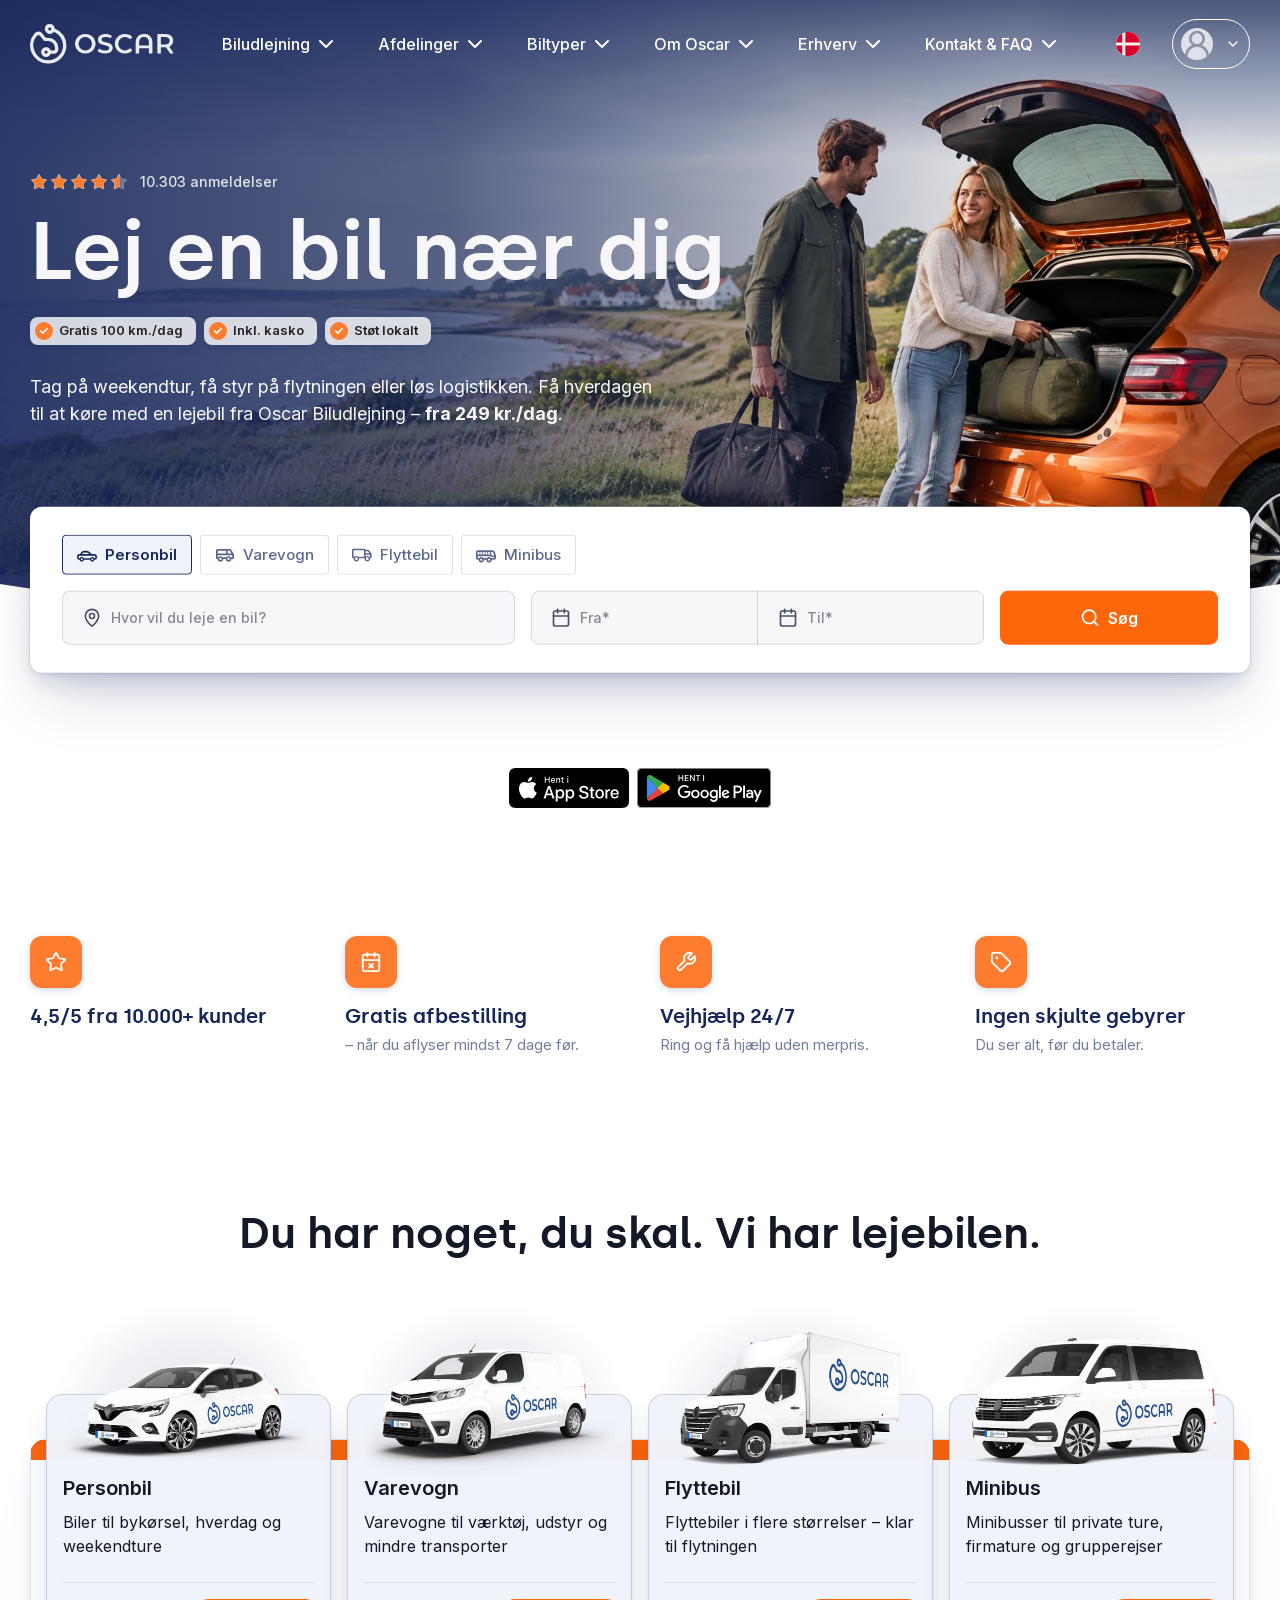
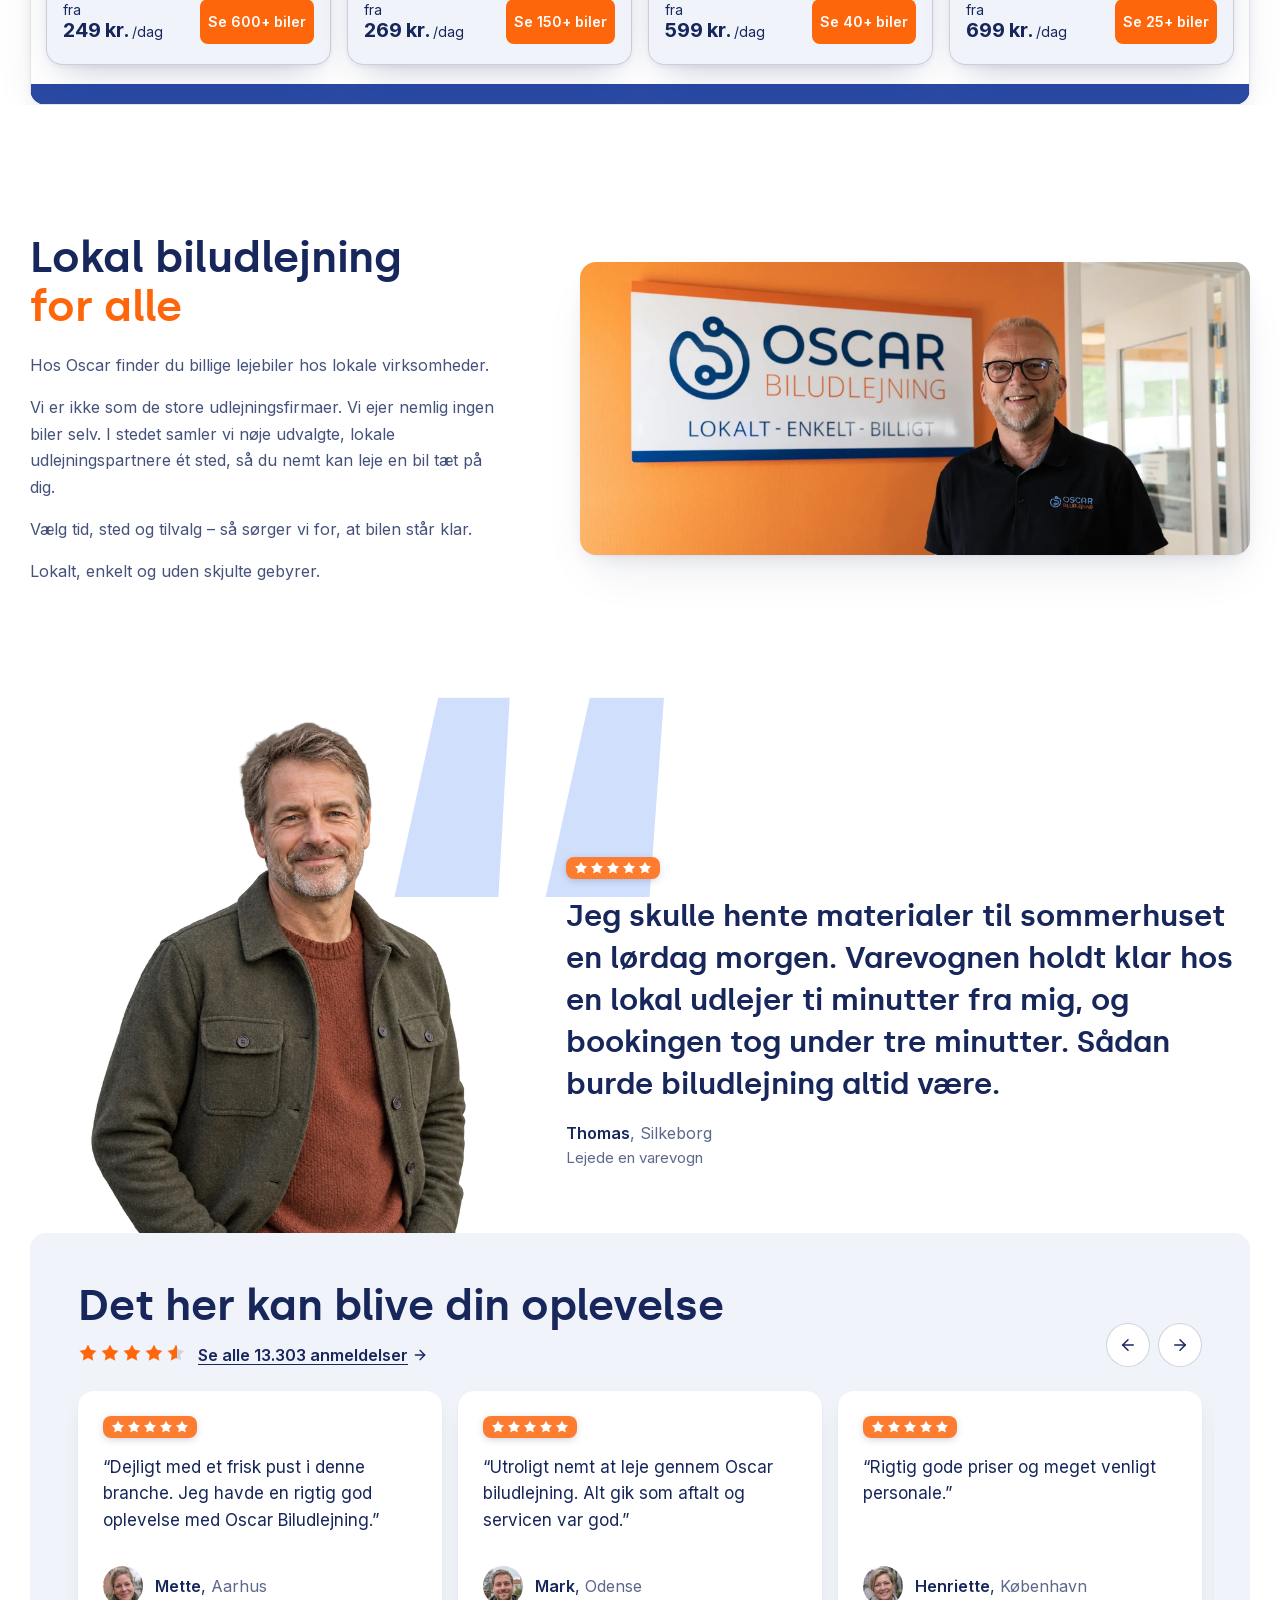
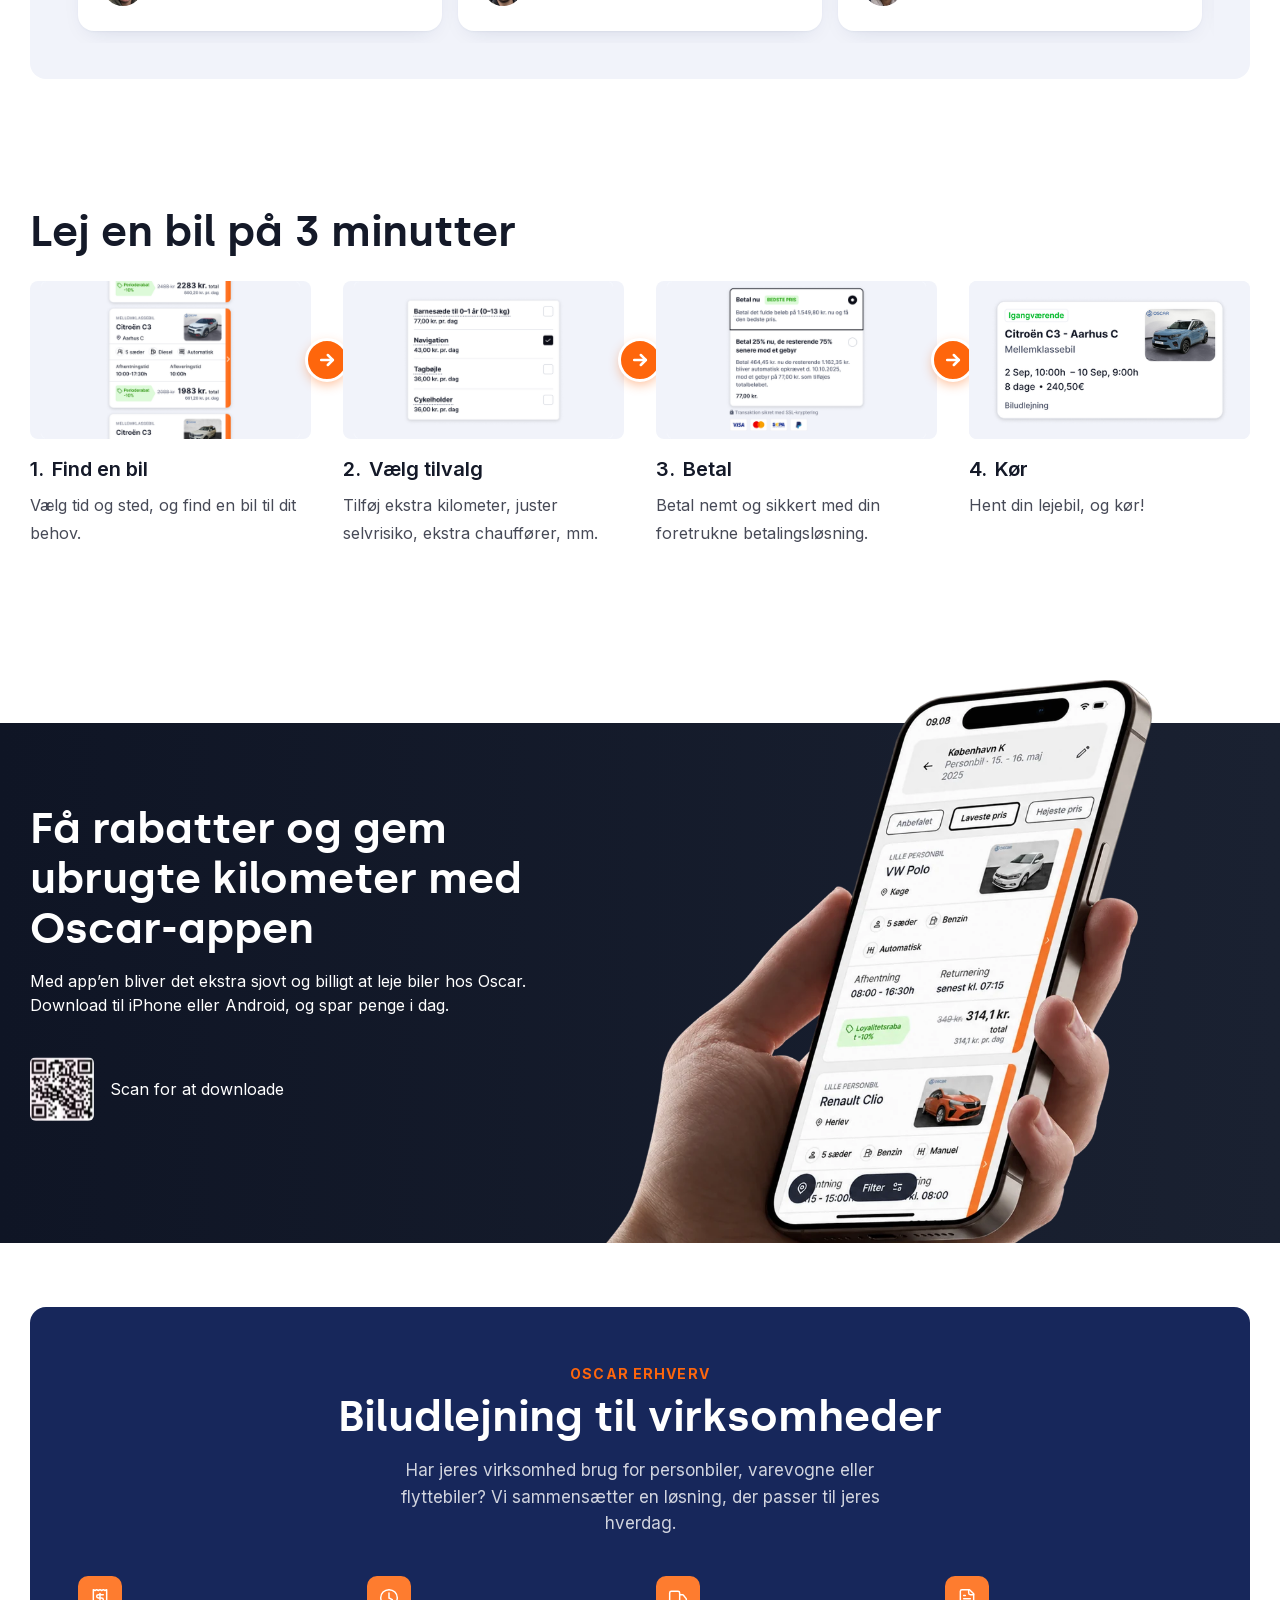
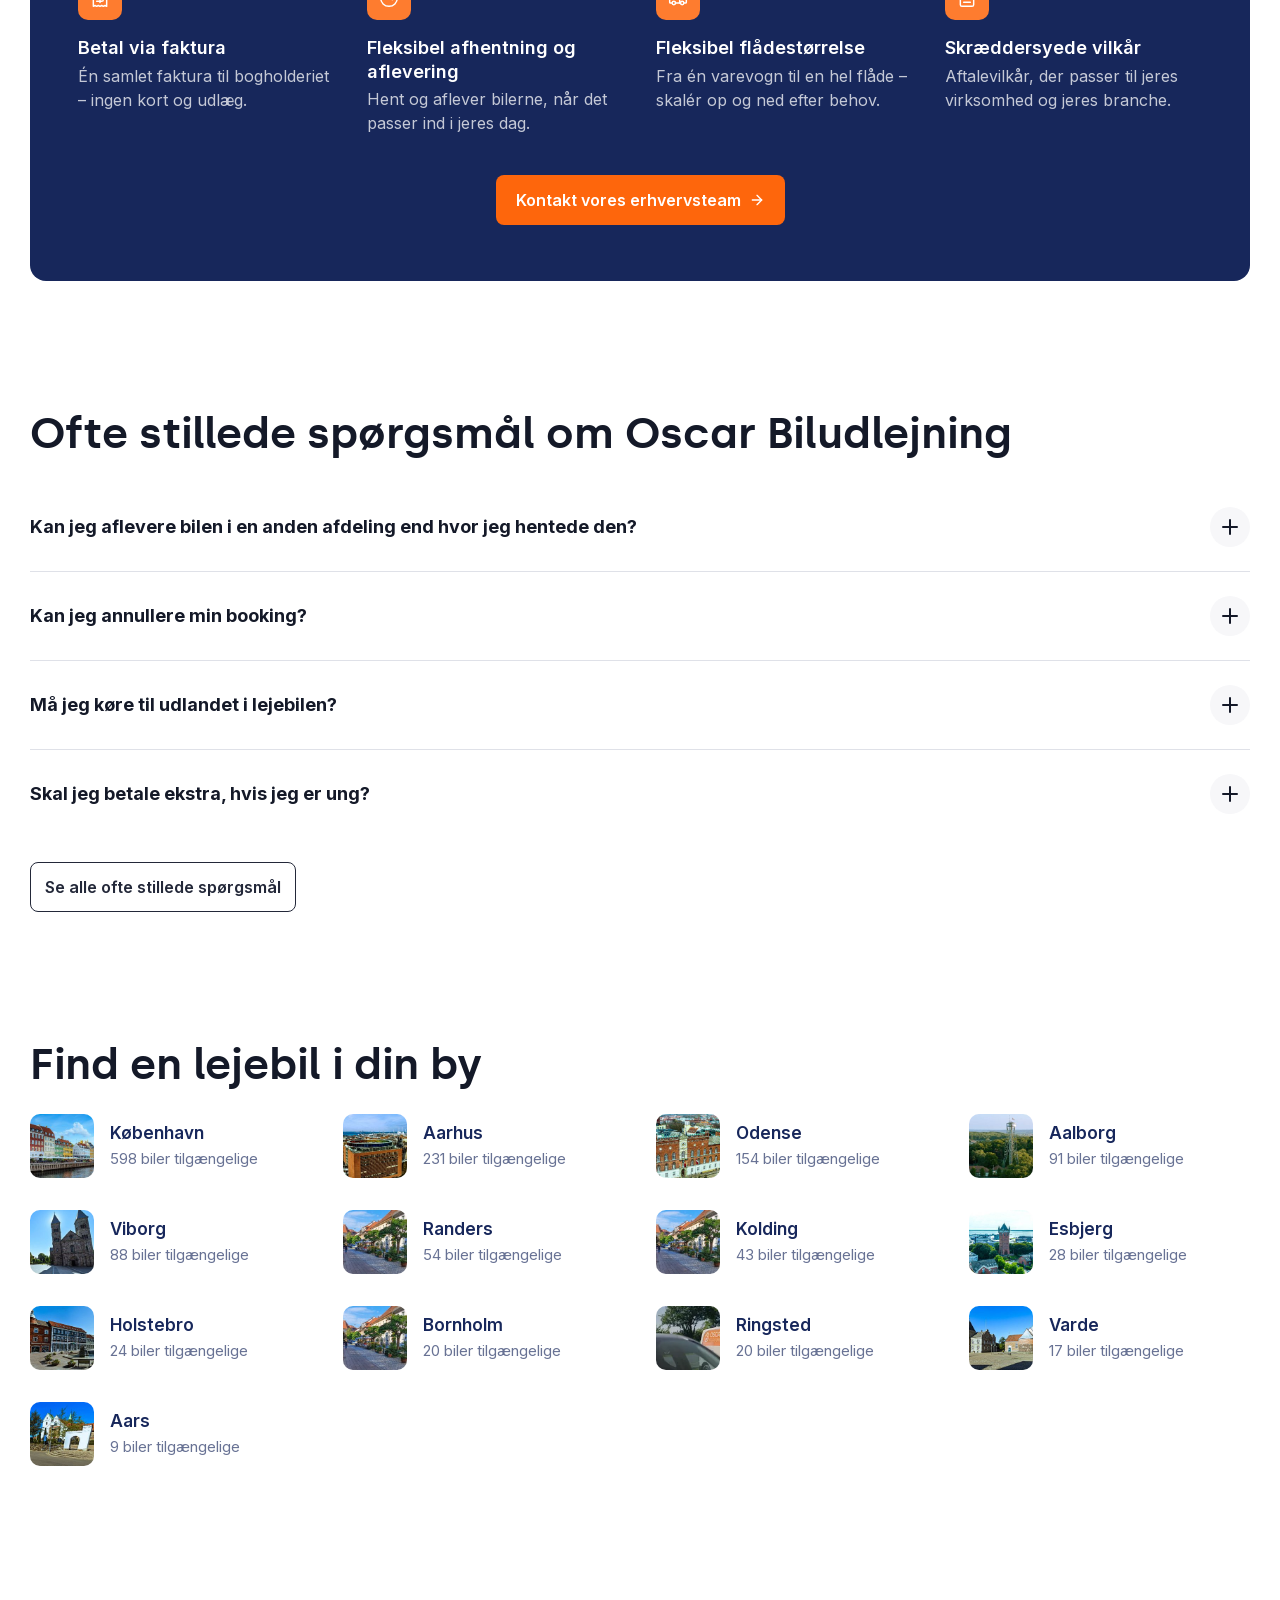
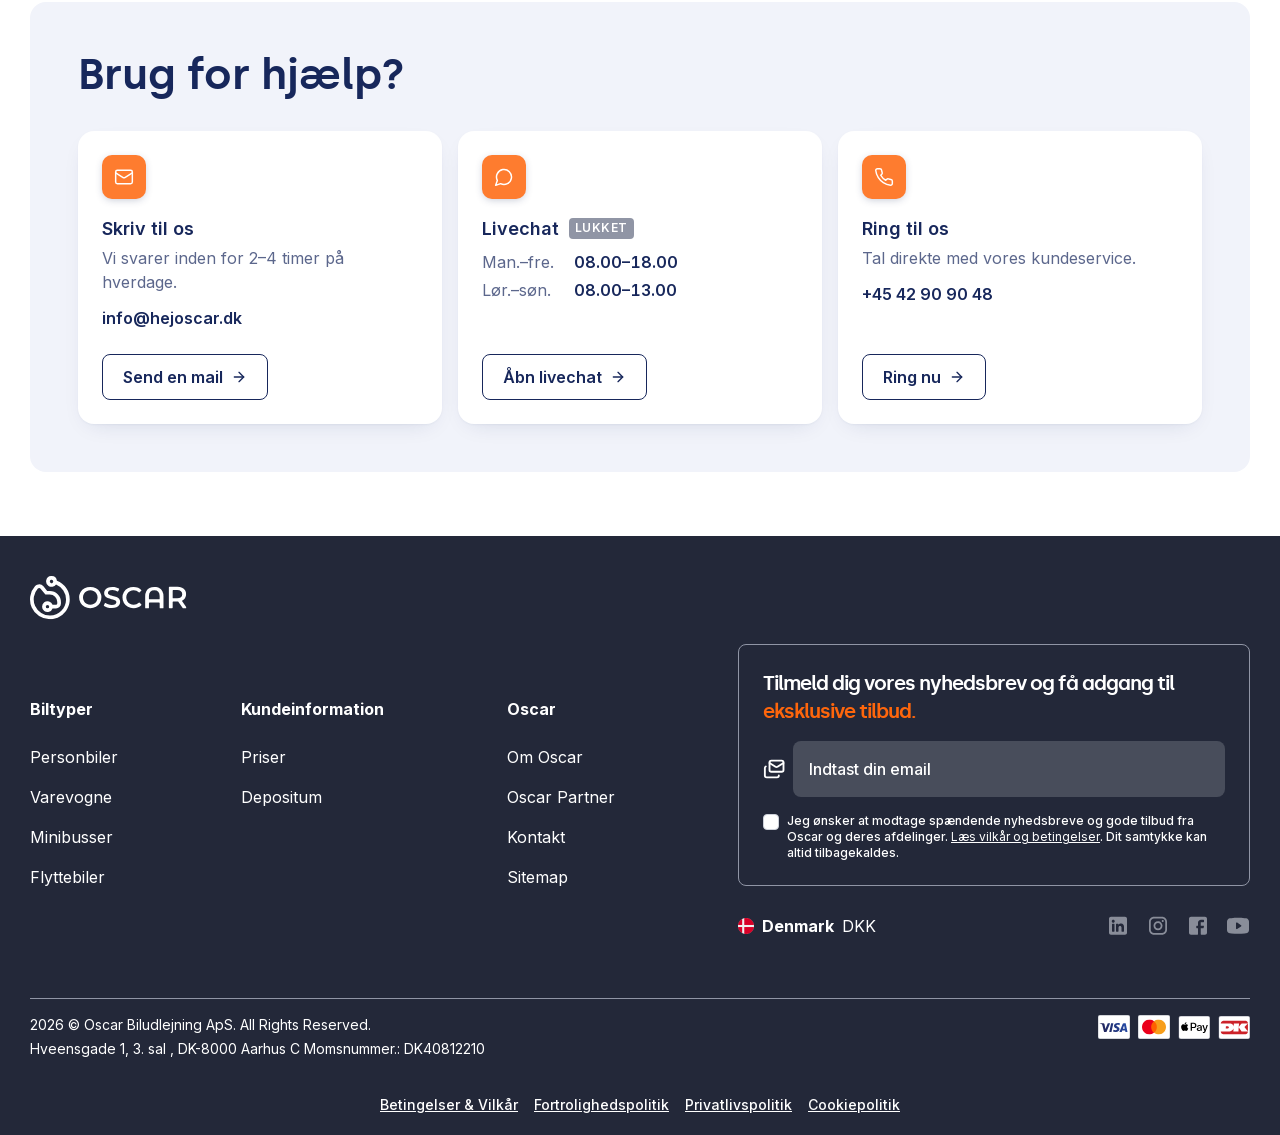
==== commit 13be2978: "Front page: keep B2B proposal 3 (dark blue band), remove the other three (DA) Co-Authored-By: Claude" ====
--- a/index.html
+++ b/index.html
@@ -1,7 +1,7 @@
-<!DOCTYPE html><html data-dpl-id="dpl_GKWxXEJ5Hb7vjqqjvTC3D8hdHsFf" lang="da"><head><meta charSet="utf-8"/><meta name="robots" content="noindex, nofollow"/><meta name="viewport" content="width=device-width, initial-scale=1"/><link rel="stylesheet" href="assets/css/0m1dnx261udqd.css"/><link rel="stylesheet" href="assets/css/3ofi92k___c98.css"/><link rel="stylesheet" href="assets/css/custom.css?v=202610081215"/><meta name="next-size-adjust" content=""/><title>Lej en bil nær dig | Biludlejning fra 144+ lokalafdelinger – Oscar</title><meta name="description" content="Få en billig lejebil fra kun 249 kr.. Altid inkl. forsikring, 100 gratis km./dag &amp; 24/7 vejhjælp. Find din bil nu!"/><meta property="og:title" content="Lej en bil nær dig | Biludlejning fra 144+ lokalafdelinger – Oscar"/><meta property="og:description" content="Få en billig lejebil fra kun 249 kr.. Altid inkl. forsikring, 100 gratis km./dag &amp; 24/7 vejhjælp. Find din bil nu!"/><meta property="og:url" content="https://hejoscar.dk"/><meta property="og:site_name" content="Oscar"/><meta property="og:image" content="https://a.storyblok.com/f/315301/2250x2250/667766b03c/big-car.jpg"/><meta property="og:type" content="website"/><meta name="twitter:card" content="summary_large_image"/><meta name="twitter:title" content="Lej en bil nær dig | Biludlejning fra 144+ lokalafdelinger – Oscar"/><meta name="twitter:description" content="Få en billig lejebil fra kun 249 kr.. Altid inkl. forsikring, 100 gratis km./dag &amp; 24/7 vejhjælp. Find din bil nu!"/><meta name="twitter:image" content="https://a.storyblok.com/f/315301/2250x2250/667766b03c/big-car.jpg"/></head><body class="inter_d4b7ea98-module__N5OFCW__variable silka_273fe654-module__nQlC_a__variable font-inter text-primary antialiased"><div hidden=""><!--$--><!--/$--></div><!--$--><!--/$--><div class="z-max bg-brand-orange-02 animation-delay-500 pointer-events-none fixed top-0 left-0 h-1"></div><div class="flex min-h-screen flex-col"><a class="absolute left-2 z-30 -translate-y-full rounded-lg bg-white p-2 text-sm text-black opacity-0 shadow-md transition-transform focus:translate-y-2 focus:opacity-100" href="#">Spring til indhold</a><header id="page-header" class="absolute top-0 z-10 w-full font-medium before:bg-white before:transition-all text-white"><nav class="container flex items-center justify-between"><a href="#" class="relative py-2 md:py-6"><svg xmlns="http://www.w3.org/2000/svg" fill="currentColor" viewBox="0 0 125 35" aria-label="Gå til forsiden" class="w-26 md:w-36 text-white/90"><g clip-path="url(#oscar-logo_svg__a)"><path fill-rule="evenodd" d="M14.748 7.893a4.31 4.31 0 0 0 5.984-1.202A12.93 12.93 0 0 1 28.7 18.655c-.038 6.971-5.73 12.721-12.698 12.82A12.884 12.884 0 0 1 6.252 9.97a1.37 1.37 0 0 1 1.082-.432 1.47 1.47 0 0 1 1.077.54l3.84 4.73h3.537a5.906 5.906 0 0 1 5.9 5.9v1.248a.99.99 0 0 1-.986.986H17.97a4.31 4.31 0 1 0-.003 2.942h2.738a3.93 3.93 0 0 0 3.925-3.926v-1.247a8.85 8.85 0 0 0-8.842-8.843h-2.137l-2.958-3.643A4.4 4.4 0 0 0 5.65 6.91c-.574.23-1.091.58-1.518 1.027l-.052.056a15.817 15.817 0 0 0 11.736 26.42l.231-.001c8.56-.12 15.555-7.181 15.592-15.744A15.88 15.88 0 0 0 21.422 3.804a4.309 4.309 0 0 0-8.507-.335 4.31 4.31 0 0 0 1.833 4.424m1.633-4.726c.225-.151.49-.231.76-.231v.003a1.373 1.373 0 0 1 1.371 1.367 1.37 1.37 0 1 1-2.131-1.14Zm-2.462 19.872a1.37 1.37 0 1 0 1.37 1.37 1.373 1.373 0 0 0-1.37-1.366z" clip-rule="evenodd"></path><path d="M43.462 24.5a8.1 8.1 0 0 1-3.167-3.032 8.72 8.72 0 0 1 0-8.65 8.1 8.1 0 0 1 3.166-3.024q2.013-1.084 4.524-1.084T52.51 9.8a8.1 8.1 0 0 1 3.164 3.013 8.76 8.76 0 0 1 0 8.673A8.1 8.1 0 0 1 52.51 24.5q-2.021 1.09-4.525 1.09-2.503 0-4.523-1.09m7.478-2.322a5.33 5.33 0 0 0 2.063-2.063 6.24 6.24 0 0 0 0-5.936 5.34 5.34 0 0 0-2.063-2.058 6.27 6.27 0 0 0-5.908 0 5.34 5.34 0 0 0-2.063 2.063 6.24 6.24 0 0 0 0 5.937 5.33 5.33 0 0 0 2.063 2.062 6.27 6.27 0 0 0 5.908 0zm10.537 2.867q-1.515-.463-2.492-1.184a.505.505 0 0 1-.148-.609l.64-1.435a.506.506 0 0 1 .732-.224c.622.4 1.292.72 1.994.954.946.332 1.94.503 2.942.506q1.829 0 2.731-.586.903-.586.903-1.546a1.5 1.5 0 0 0-.505-1.161 3.5 3.5 0 0 0-1.277-.715 32 32 0 0 0-2.11-.586 25 25 0 0 1-3.03-.885 5 5 0 0 1-1.994-1.39q-.831-.948-.833-2.566a4.37 4.37 0 0 1 .74-2.473q.738-1.114 2.226-1.768 1.488-.655 3.646-.657c.996 0 1.989.128 2.953.379.749.179 1.47.459 2.142.832a.506.506 0 0 1 .205.632l-.584 1.43a.514.514 0 0 1-.716.253 9.3 9.3 0 0 0-1.75-.685 8.4 8.4 0 0 0-2.273-.329q-1.805 0-2.683.61t-.884 1.617a1.46 1.46 0 0 0 .505 1.15 3.6 3.6 0 0 0 1.277.702q.774.26 2.11.586 1.531.337 3 .884c.77.296 1.457.773 2.004 1.39q.831.937.833 2.526a4.33 4.33 0 0 1-.738 2.46q-.74 1.104-2.24 1.759t-3.656.657a12.5 12.5 0 0 1-3.67-.528m16.433-.546a8.03 8.03 0 0 1-3.141-3.013q-1.137-1.92-1.137-4.336a8.3 8.3 0 0 1 1.148-4.341 8.1 8.1 0 0 1 3.158-3.013 9.2 9.2 0 0 1 4.484-1.086 9.35 9.35 0 0 1 3.68.703 7.6 7.6 0 0 1 2.47 1.665.505.505 0 0 1-.026.721l-1.24 1.166a.516.516 0 0 1-.71-.012 5.7 5.7 0 0 0-4.034-1.572 6.14 6.14 0 0 0-3.024.739 5.3 5.3 0 0 0-2.085 2.051 6.28 6.28 0 0 0 0 5.955 5.3 5.3 0 0 0 2.085 2.05c.928.502 1.97.756 3.024.739a5.66 5.66 0 0 0 4.032-1.588.517.517 0 0 1 .715-.011l1.24 1.18a.506.506 0 0 1 .025.72 7.5 7.5 0 0 1-2.484 1.662 9.45 9.45 0 0 1-3.692.703A9.24 9.24 0 0 1 77.91 24.5Zm24.928-14.925a6 6 0 0 1 2.543 2.567q.903 1.7.903 4.113v8.935a.504.504 0 0 1-.505.506h-2.021a.505.505 0 0 1-.505-.506v-3.548a.504.504 0 0 0-.505-.505h-7.534a.506.506 0 0 0-.505.505v3.548a.506.506 0 0 1-.505.506H92.21a.505.505 0 0 1-.505-.506v-8.935q0-2.414.902-4.113a6 6 0 0 1 2.544-2.567q1.642-.867 3.844-.867c2.202 0 2.749.289 3.843.867m-.112 9.002a.503.503 0 0 0 .505-.506v-2.097q0-2.273-1.124-3.434-1.124-1.16-3.141-1.16-2.022 0-3.142 1.16-1.12 1.161-1.125 3.434v2.092a.505.505 0 0 0 .505.505zm19.266 7.124a.5.5 0 0 1-.418-.22l-3.639-5.234q-.316.03-.631.024h-3.195a.505.505 0 0 0-.505.506v4.399a.504.504 0 0 1-.505.505h-2.021a.507.507 0 0 1-.506-.505V9.153a.504.504 0 0 1 .506-.505h6.241q2.133 0 3.716.704a5.4 5.4 0 0 1 2.425 2.02q.846 1.314.844 3.118 0 1.853-.902 3.188a5.2 5.2 0 0 1-2.054 1.757.5.5 0 0 0-.26.33.5.5 0 0 0 .08.413l3.313 4.728a.505.505 0 0 1-.439.793h-2.05Zm-1.806-13.634q-1.034-.845-3.024-.845h-3.053a.505.505 0 0 0-.505.505v5.52a.504.504 0 0 0 .505.506h3.053q1.993 0 3.024-.856 1.03-.855 1.032-2.426 0-1.56-1.032-2.404"></path></g><defs><clipPath id="oscar-logo_svg__a"><path d="M0 0h124.57v34.41H0z"></path></clipPath></defs></svg></a><nav aria-label="Main" data-orientation="horizontal" dir="ltr" class="hidden justify-center lg:flex z-20 grow self-center"><div style="position:relative"><ul data-orientation="horizontal" class="flex items-center gap-4" dir="ltr"><li class="relative"><button id="radix-_R_19pabsnpfivb_-trigger-radix-_R_79pabsnpfivb_" data-state="closed" aria-expanded="false" aria-controls="radix-_R_19pabsnpfivb_-content-radix-_R_79pabsnpfivb_" class="group flex items-center gap-1 rounded-lg px-3 py-2 outline-hidden focus-visible:ring-2 hover:bg-white/5 data-[state=open]:bg-white/5" data-radix-collection-item="">Biludlejning<svg xmlns="http://www.w3.org/2000/svg" width="24" height="24" viewBox="0 0 24 24" fill="none" stroke="currentColor" stroke-width="2" stroke-linecap="round" stroke-linejoin="round" class="lucide lucide-chevron-down transition-transform group-data-[state=open]:-rotate-180" aria-hidden="true"><path d="m6 9 6 6 6-6"></path></svg></button><div data-nav-menu id="radix-_R_19pabsnpfivb_-content-radix-_R_79pabsnpfivb_" aria-labelledby="radix-_R_19pabsnpfivb_-trigger-radix-_R_79pabsnpfivb_" data-orientation="horizontal" data-state="closed" class="hidden absolute top-full left-1/2 z-10 w-max min-w-full -translate-x-1/2 pt-2 transition-[scale,translate,opacity] starting:-translate-y-7 starting:scale-90 starting:opacity-0" dir="ltr"><div class="text-primary mt-2 flex w-full gap-2 overflow-hidden rounded-lg border border-gray-100 bg-white p-4 shadow-lg"><div class="flex min-w-[235px] flex-col gap-2"><p class="px-2 py-1 font-bold wrap-break-word hyphens-auto">Biludlejning</p><a href="#" class="text-tertiary group hover:bg-gray-75 hover:text-primary flex w-full items-center justify-between rounded-sm px-2 py-1"><p class="text-sm wrap-break-word hyphens-auto">Priser</p><svg xmlns="http://www.w3.org/2000/svg" width="24" height="24" viewBox="0 0 24 24" fill="none" stroke="currentColor" stroke-width="2" stroke-linecap="round" stroke-linejoin="round" class="lucide lucide-chevron-right invisible ml-2 size-6 shrink-0 group-hover:visible" aria-hidden="true"><path d="m9 18 6-6-6-6"></path></svg></a><a href="#" class="text-tertiary group hover:bg-gray-75 hover:text-primary flex w-full items-center justify-between rounded-sm px-2 py-1"><p class="text-sm wrap-break-word hyphens-auto">Bilabonnement</p><svg xmlns="http://www.w3.org/2000/svg" width="24" height="24" viewBox="0 0 24 24" fill="none" stroke="currentColor" stroke-width="2" stroke-linecap="round" stroke-linejoin="round" class="lucide lucide-chevron-right invisible ml-2 size-6 shrink-0 group-hover:visible" aria-hidden="true"><path d="m9 18 6-6-6-6"></path></svg></a><a href="#" class="text-tertiary group hover:bg-gray-75 hover:text-primary flex w-full items-center justify-between rounded-sm px-2 py-1"><p class="text-sm wrap-break-word hyphens-auto">Langtidsleje</p><svg xmlns="http://www.w3.org/2000/svg" width="24" height="24" viewBox="0 0 24 24" fill="none" stroke="currentColor" stroke-width="2" stroke-linecap="round" stroke-linejoin="round" class="lucide lucide-chevron-right invisible ml-2 size-6 shrink-0 group-hover:visible" aria-hidden="true"><path d="m9 18 6-6-6-6"></path></svg></a><a href="#" class="text-tertiary group hover:bg-gray-75 hover:text-primary flex w-full items-center justify-between rounded-sm px-2 py-1"><p class="text-sm wrap-break-word hyphens-auto">Loyalitetsprogram</p><svg xmlns="http://www.w3.org/2000/svg" width="24" height="24" viewBox="0 0 24 24" fill="none" stroke="currentColor" stroke-width="2" stroke-linecap="round" stroke-linejoin="round" class="lucide lucide-chevron-right invisible ml-2 size-6 shrink-0 group-hover:visible" aria-hidden="true"><path d="m9 18 6-6-6-6"></path></svg></a></div><div class="flex w-full flex-row justify-between gap-4"></div></div></div></li><li class="relative"><button id="radix-_R_19pabsnpfivb_-trigger-radix-_R_b9pabsnpfivb_" data-state="closed" aria-expanded="false" aria-controls="radix-_R_19pabsnpfivb_-content-radix-_R_b9pabsnpfivb_" class="group flex items-center gap-1 rounded-lg px-3 py-2 outline-hidden focus-visible:ring-2 hover:bg-white/5 data-[state=open]:bg-white/5" data-radix-collection-item="">Afdelinger<svg xmlns="http://www.w3.org/2000/svg" width="24" height="24" viewBox="0 0 24 24" fill="none" stroke="currentColor" stroke-width="2" stroke-linecap="round" stroke-linejoin="round" class="lucide lucide-chevron-down transition-transform group-data-[state=open]:-rotate-180" aria-hidden="true"><path d="m6 9 6 6 6-6"></path></svg></button><div data-nav-menu id="radix-_R_19pabsnpfivb_-content-radix-_R_b9pabsnpfivb_" aria-labelledby="radix-_R_19pabsnpfivb_-trigger-radix-_R_b9pabsnpfivb_" data-orientation="horizontal" data-state="closed" class="hidden absolute top-full left-1/2 z-10 w-max min-w-full -translate-x-1/2 pt-2 transition-[scale,translate,opacity] starting:-translate-y-7 starting:scale-90 starting:opacity-0" dir="ltr"><div class="text-primary mt-2 flex w-full gap-2 overflow-hidden rounded-lg border border-gray-100 bg-white p-4 shadow-lg"><div class="flex min-w-[235px] flex-col gap-2"><p class="px-2 py-1 font-bold wrap-break-word hyphens-auto">Afdelinger</p><a href="#" class="text-tertiary group hover:bg-gray-75 hover:text-primary flex w-full items-center justify-between rounded-sm px-2 py-1"><p class="text-sm wrap-break-word hyphens-auto">Se alle afdelinger</p><svg xmlns="http://www.w3.org/2000/svg" width="24" height="24" viewBox="0 0 24 24" fill="none" stroke="currentColor" stroke-width="2" stroke-linecap="round" stroke-linejoin="round" class="lucide lucide-chevron-right invisible ml-2 size-6 shrink-0 group-hover:visible" aria-hidden="true"><path d="m9 18 6-6-6-6"></path></svg></a><a href="aarhus-n.html" data-loc-link class="text-tertiary group hover:bg-gray-75 hover:text-primary flex w-full items-center justify-between rounded-sm px-2 py-1"><p class="text-sm wrap-break-word hyphens-auto">Lokationsside</p><svg xmlns="http://www.w3.org/2000/svg" width="24" height="24" viewBox="0 0 24 24" fill="none" stroke="currentColor" stroke-width="2" stroke-linecap="round" stroke-linejoin="round" class="lucide lucide-chevron-right invisible ml-2 size-6 shrink-0 group-hover:visible" aria-hidden="true"><path d="m9 18 6-6-6-6"></path></svg></a><a href="#" class="text-tertiary group hover:bg-gray-75 hover:text-primary flex w-full items-center justify-between rounded-sm px-2 py-1"><p class="text-sm wrap-break-word hyphens-auto">København</p><svg xmlns="http://www.w3.org/2000/svg" width="24" height="24" viewBox="0 0 24 24" fill="none" stroke="currentColor" stroke-width="2" stroke-linecap="round" stroke-linejoin="round" class="lucide lucide-chevron-right invisible ml-2 size-6 shrink-0 group-hover:visible" aria-hidden="true"><path d="m9 18 6-6-6-6"></path></svg></a><a href="#" class="text-tertiary group hover:bg-gray-75 hover:text-primary flex w-full items-center justify-between rounded-sm px-2 py-1"><p class="text-sm wrap-break-word hyphens-auto">Aarhus</p><svg xmlns="http://www.w3.org/2000/svg" width="24" height="24" viewBox="0 0 24 24" fill="none" stroke="currentColor" stroke-width="2" stroke-linecap="round" stroke-linejoin="round" class="lucide lucide-chevron-right invisible ml-2 size-6 shrink-0 group-hover:visible" aria-hidden="true"><path d="m9 18 6-6-6-6"></path></svg></a><a href="#" class="text-tertiary group hover:bg-gray-75 hover:text-primary flex w-full items-center justify-between rounded-sm px-2 py-1"><p class="text-sm wrap-break-word hyphens-auto">Odense</p><svg xmlns="http://www.w3.org/2000/svg" width="24" height="24" viewBox="0 0 24 24" fill="none" stroke="currentColor" stroke-width="2" stroke-linecap="round" stroke-linejoin="round" class="lucide lucide-chevron-right invisible ml-2 size-6 shrink-0 group-hover:visible" aria-hidden="true"><path d="m9 18 6-6-6-6"></path></svg></a><a href="#" class="text-tertiary group hover:bg-gray-75 hover:text-primary flex w-full items-center justify-between rounded-sm px-2 py-1"><p class="text-sm wrap-break-word hyphens-auto">Aalborg</p><svg xmlns="http://www.w3.org/2000/svg" width="24" height="24" viewBox="0 0 24 24" fill="none" stroke="currentColor" stroke-width="2" stroke-linecap="round" stroke-linejoin="round" class="lucide lucide-chevron-right invisible ml-2 size-6 shrink-0 group-hover:visible" aria-hidden="true"><path d="m9 18 6-6-6-6"></path></svg></a><a href="#" class="text-tertiary group hover:bg-gray-75 hover:text-primary flex w-full items-center justify-between rounded-sm px-2 py-1"><p class="text-sm wrap-break-word hyphens-auto">Esbjerg</p><svg xmlns="http://www.w3.org/2000/svg" width="24" height="24" viewBox="0 0 24 24" fill="none" stroke="currentColor" stroke-width="2" stroke-linecap="round" stroke-linejoin="round" class="lucide lucide-chevron-right invisible ml-2 size-6 shrink-0 group-hover:visible" aria-hidden="true"><path d="m9 18 6-6-6-6"></path></svg></a></div><div class="flex w-full flex-row justify-between gap-4"></div></div></div></li><li class="relative"><button id="radix-_R_19pabsnpfivb_-trigger-radix-_R_f9pabsnpfivb_" data-state="closed" aria-expanded="false" aria-controls="radix-_R_19pabsnpfivb_-content-radix-_R_f9pabsnpfivb_" class="group flex items-center gap-1 rounded-lg px-3 py-2 outline-hidden focus-visible:ring-2 hover:bg-white/5 data-[state=open]:bg-white/5" data-radix-collection-item="">Biltyper<svg xmlns="http://www.w3.org/2000/svg" width="24" height="24" viewBox="0 0 24 24" fill="none" stroke="currentColor" stroke-width="2" stroke-linecap="round" stroke-linejoin="round" class="lucide lucide-chevron-down transition-transform group-data-[state=open]:-rotate-180" aria-hidden="true"><path d="m6 9 6 6 6-6"></path></svg></button><div data-nav-menu id="radix-_R_19pabsnpfivb_-content-radix-_R_f9pabsnpfivb_" aria-labelledby="radix-_R_19pabsnpfivb_-trigger-radix-_R_f9pabsnpfivb_" data-orientation="horizontal" data-state="closed" class="hidden absolute top-full left-1/2 z-10 w-max min-w-full -translate-x-1/2 pt-2 transition-[scale,translate,opacity] starting:-translate-y-7 starting:scale-90 starting:opacity-0" dir="ltr"><div class="text-primary mt-2 flex w-full gap-2 overflow-hidden rounded-lg border border-gray-100 bg-white p-4 shadow-lg"><div class="flex min-w-[235px] flex-col gap-2"><p class="px-2 py-1 font-bold wrap-break-word hyphens-auto">Biltyper</p><a href="#" class="text-tertiary group hover:bg-gray-75 hover:text-primary flex w-full items-center justify-between rounded-sm px-2 py-1"><p class="text-sm wrap-break-word hyphens-auto">Personbiler</p><svg xmlns="http://www.w3.org/2000/svg" width="24" height="24" viewBox="0 0 24 24" fill="none" stroke="currentColor" stroke-width="2" stroke-linecap="round" stroke-linejoin="round" class="lucide lucide-chevron-right invisible ml-2 size-6 shrink-0 group-hover:visible" aria-hidden="true"><path d="m9 18 6-6-6-6"></path></svg></a><a href="#" class="text-tertiary group hover:bg-gray-75 hover:text-primary flex w-full items-center justify-between rounded-sm px-2 py-1"><p class="text-sm wrap-break-word hyphens-auto">Varevogne</p><svg xmlns="http://www.w3.org/2000/svg" width="24" height="24" viewBox="0 0 24 24" fill="none" stroke="currentColor" stroke-width="2" stroke-linecap="round" stroke-linejoin="round" class="lucide lucide-chevron-right invisible ml-2 size-6 shrink-0 group-hover:visible" aria-hidden="true"><path d="m9 18 6-6-6-6"></path></svg></a><a href="#" class="text-tertiary group hover:bg-gray-75 hover:text-primary flex w-full items-center justify-between rounded-sm px-2 py-1"><p class="text-sm wrap-break-word hyphens-auto">Flyttebiler</p><svg xmlns="http://www.w3.org/2000/svg" width="24" height="24" viewBox="0 0 24 24" fill="none" stroke="currentColor" stroke-width="2" stroke-linecap="round" stroke-linejoin="round" class="lucide lucide-chevron-right invisible ml-2 size-6 shrink-0 group-hover:visible" aria-hidden="true"><path d="m9 18 6-6-6-6"></path></svg></a><a href="#" class="text-tertiary group hover:bg-gray-75 hover:text-primary flex w-full items-center justify-between rounded-sm px-2 py-1"><p class="text-sm wrap-break-word hyphens-auto">Minibusser</p><svg xmlns="http://www.w3.org/2000/svg" width="24" height="24" viewBox="0 0 24 24" fill="none" stroke="currentColor" stroke-width="2" stroke-linecap="round" stroke-linejoin="round" class="lucide lucide-chevron-right invisible ml-2 size-6 shrink-0 group-hover:visible" aria-hidden="true"><path d="m9 18 6-6-6-6"></path></svg></a><a href="#" class="text-tertiary group hover:bg-gray-75 hover:text-primary flex w-full items-center justify-between rounded-sm px-2 py-1"><p class="text-sm wrap-break-word hyphens-auto">Trailere</p><svg xmlns="http://www.w3.org/2000/svg" width="24" height="24" viewBox="0 0 24 24" fill="none" stroke="currentColor" stroke-width="2" stroke-linecap="round" stroke-linejoin="round" class="lucide lucide-chevron-right invisible ml-2 size-6 shrink-0 group-hover:visible" aria-hidden="true"><path d="m9 18 6-6-6-6"></path></svg></a><a href="#" class="text-tertiary group hover:bg-gray-75 hover:text-primary flex w-full items-center justify-between rounded-sm px-2 py-1"><p class="text-sm wrap-break-word hyphens-auto">Autotransportere</p><svg xmlns="http://www.w3.org/2000/svg" width="24" height="24" viewBox="0 0 24 24" fill="none" stroke="currentColor" stroke-width="2" stroke-linecap="round" stroke-linejoin="round" class="lucide lucide-chevron-right invisible ml-2 size-6 shrink-0 group-hover:visible" aria-hidden="true"><path d="m9 18 6-6-6-6"></path></svg></a></div><div class="flex w-full flex-row justify-between gap-4"></div></div></div></li><li class="relative"><button id="radix-_R_19pabsnpfivb_-trigger-radix-_R_j9pabsnpfivb_" data-state="closed" aria-expanded="false" aria-controls="radix-_R_19pabsnpfivb_-content-radix-_R_j9pabsnpfivb_" class="group flex items-center gap-1 rounded-lg px-3 py-2 outline-hidden focus-visible:ring-2 hover:bg-white/5 data-[state=open]:bg-white/5" data-radix-collection-item="">Om Oscar<svg xmlns="http://www.w3.org/2000/svg" width="24" height="24" viewBox="0 0 24 24" fill="none" stroke="currentColor" stroke-width="2" stroke-linecap="round" stroke-linejoin="round" class="lucide lucide-chevron-down transition-transform group-data-[state=open]:-rotate-180" aria-hidden="true"><path d="m6 9 6 6 6-6"></path></svg></button><div data-nav-menu id="radix-_R_19pabsnpfivb_-content-radix-_R_j9pabsnpfivb_" aria-labelledby="radix-_R_19pabsnpfivb_-trigger-radix-_R_j9pabsnpfivb_" data-orientation="horizontal" data-state="closed" class="hidden absolute top-full left-1/2 z-10 w-max min-w-full -translate-x-1/2 pt-2 transition-[scale,translate,opacity] starting:-translate-y-7 starting:scale-90 starting:opacity-0" dir="ltr"><div class="text-primary mt-2 flex w-full gap-2 overflow-hidden rounded-lg border border-gray-100 bg-white p-4 shadow-lg"><div class="flex min-w-[235px] flex-col gap-2"><p class="px-2 py-1 font-bold wrap-break-word hyphens-auto">Om Oscar</p><a href="#" class="text-tertiary group hover:bg-gray-75 hover:text-primary flex w-full items-center justify-between rounded-sm px-2 py-1"><p class="text-sm wrap-break-word hyphens-auto">Om Oscar</p><svg xmlns="http://www.w3.org/2000/svg" width="24" height="24" viewBox="0 0 24 24" fill="none" stroke="currentColor" stroke-width="2" stroke-linecap="round" stroke-linejoin="round" class="lucide lucide-chevron-right invisible ml-2 size-6 shrink-0 group-hover:visible" aria-hidden="true"><path d="m9 18 6-6-6-6"></path></svg></a><a href="#" class="text-tertiary group hover:bg-gray-75 hover:text-primary flex w-full items-center justify-between rounded-sm px-2 py-1"><p class="text-sm wrap-break-word hyphens-auto">Anerkendelser</p><svg xmlns="http://www.w3.org/2000/svg" width="24" height="24" viewBox="0 0 24 24" fill="none" stroke="currentColor" stroke-width="2" stroke-linecap="round" stroke-linejoin="round" class="lucide lucide-chevron-right invisible ml-2 size-6 shrink-0 group-hover:visible" aria-hidden="true"><path d="m9 18 6-6-6-6"></path></svg></a><a href="search-bars.html" data-sb-link class="text-tertiary group hover:bg-gray-75 hover:text-primary flex w-full items-center justify-between rounded-sm px-2 py-1"><p class="text-sm wrap-break-word hyphens-auto">Søgebarer</p><svg xmlns="http://www.w3.org/2000/svg" width="24" height="24" viewBox="0 0 24 24" fill="none" stroke="currentColor" stroke-width="2" stroke-linecap="round" stroke-linejoin="round" class="lucide lucide-chevron-right invisible ml-2 size-6 shrink-0 group-hover:visible" aria-hidden="true"><path d="m9 18 6-6-6-6"></path></svg></a><a href="#" class="text-tertiary group hover:bg-gray-75 hover:text-primary flex w-full items-center justify-between rounded-sm px-2 py-1"><p class="text-sm wrap-break-word hyphens-auto">Oscar partner</p><svg xmlns="http://www.w3.org/2000/svg" width="24" height="24" viewBox="0 0 24 24" fill="none" stroke="currentColor" stroke-width="2" stroke-linecap="round" stroke-linejoin="round" class="lucide lucide-chevron-right invisible ml-2 size-6 shrink-0 group-hover:visible" aria-hidden="true"><path d="m9 18 6-6-6-6"></path></svg></a><a href="#" class="text-tertiary group hover:bg-gray-75 hover:text-primary flex w-full items-center justify-between rounded-sm px-2 py-1"><p class="text-sm wrap-break-word hyphens-auto">Sponsor</p><svg xmlns="http://www.w3.org/2000/svg" width="24" height="24" viewBox="0 0 24 24" fill="none" stroke="currentColor" stroke-width="2" stroke-linecap="round" stroke-linejoin="round" class="lucide lucide-chevron-right invisible ml-2 size-6 shrink-0 group-hover:visible" aria-hidden="true"><path d="m9 18 6-6-6-6"></path></svg></a></div><div class="flex w-full flex-row justify-between gap-4"></div></div></div></li><li class="relative"><button id="radix-_R_19pabsnpfivb_-trigger-radix-_R_n9pabsnpfivb_" data-state="closed" aria-expanded="false" aria-controls="radix-_R_19pabsnpfivb_-content-radix-_R_n9pabsnpfivb_" class="group flex items-center gap-1 rounded-lg px-3 py-2 outline-hidden focus-visible:ring-2 hover:bg-white/5 data-[state=open]:bg-white/5" data-radix-collection-item="">Erhverv<svg xmlns="http://www.w3.org/2000/svg" width="24" height="24" viewBox="0 0 24 24" fill="none" stroke="currentColor" stroke-width="2" stroke-linecap="round" stroke-linejoin="round" class="lucide lucide-chevron-down transition-transform group-data-[state=open]:-rotate-180" aria-hidden="true"><path d="m6 9 6 6 6-6"></path></svg></button><div data-nav-menu id="radix-_R_19pabsnpfivb_-content-radix-_R_n9pabsnpfivb_" aria-labelledby="radix-_R_19pabsnpfivb_-trigger-radix-_R_n9pabsnpfivb_" data-orientation="horizontal" data-state="closed" class="hidden absolute top-full left-1/2 z-10 w-max min-w-full -translate-x-1/2 pt-2 transition-[scale,translate,opacity] starting:-translate-y-7 starting:scale-90 starting:opacity-0" dir="ltr"><div class="text-primary mt-2 flex w-full gap-2 overflow-hidden rounded-lg border border-gray-100 bg-white p-4 shadow-lg"><div class="flex min-w-[235px] flex-col gap-2"><p class="px-2 py-1 font-bold wrap-break-word hyphens-auto">Erhverv</p><a href="#" class="text-tertiary group hover:bg-gray-75 hover:text-primary flex w-full items-center justify-between rounded-sm px-2 py-1"><p class="text-sm wrap-break-word hyphens-auto">Biludlejning til erhverv</p><svg xmlns="http://www.w3.org/2000/svg" width="24" height="24" viewBox="0 0 24 24" fill="none" stroke="currentColor" stroke-width="2" stroke-linecap="round" stroke-linejoin="round" class="lucide lucide-chevron-right invisible ml-2 size-6 shrink-0 group-hover:visible" aria-hidden="true"><path d="m9 18 6-6-6-6"></path></svg></a><a href="#" class="text-tertiary group hover:bg-gray-75 hover:text-primary flex w-full items-center justify-between rounded-sm px-2 py-1"><p class="text-sm wrap-break-word hyphens-auto">Fakturabetaling</p><svg xmlns="http://www.w3.org/2000/svg" width="24" height="24" viewBox="0 0 24 24" fill="none" stroke="currentColor" stroke-width="2" stroke-linecap="round" stroke-linejoin="round" class="lucide lucide-chevron-right invisible ml-2 size-6 shrink-0 group-hover:visible" aria-hidden="true"><path d="m9 18 6-6-6-6"></path></svg></a></div><div class="flex w-full flex-row justify-between gap-4"></div></div></div></li><li class="relative"><button id="radix-_R_19pabsnpfivb_-trigger-radix-_R_r9pabsnpfivb_" data-state="closed" aria-expanded="false" aria-controls="radix-_R_19pabsnpfivb_-content-radix-_R_r9pabsnpfivb_" class="group flex items-center gap-1 rounded-lg px-3 py-2 outline-hidden focus-visible:ring-2 hover:bg-white/5 data-[state=open]:bg-white/5" data-radix-collection-item="">Kontakt &amp; FAQ<svg xmlns="http://www.w3.org/2000/svg" width="24" height="24" viewBox="0 0 24 24" fill="none" stroke="currentColor" stroke-width="2" stroke-linecap="round" stroke-linejoin="round" class="lucide lucide-chevron-down transition-transform group-data-[state=open]:-rotate-180" aria-hidden="true"><path d="m6 9 6 6 6-6"></path></svg></button><div data-nav-menu id="radix-_R_19pabsnpfivb_-content-radix-_R_r9pabsnpfivb_" aria-labelledby="radix-_R_19pabsnpfivb_-trigger-radix-_R_r9pabsnpfivb_" data-orientation="horizontal" data-state="closed" class="hidden absolute top-full left-1/2 z-10 w-max min-w-full -translate-x-1/2 pt-2 transition-[scale,translate,opacity] starting:-translate-y-7 starting:scale-90 starting:opacity-0" dir="ltr"><div class="text-primary mt-2 flex w-full gap-2 overflow-hidden rounded-lg border border-gray-100 bg-white p-4 shadow-lg"><div class="flex min-w-[235px] flex-col gap-2"><p class="px-2 py-1 font-bold wrap-break-word hyphens-auto">Kontakt &amp; FAQ</p><a href="#" class="text-tertiary group hover:bg-gray-75 hover:text-primary flex w-full items-center justify-between rounded-sm px-2 py-1"><p class="text-sm wrap-break-word hyphens-auto">Kontakt</p><svg xmlns="http://www.w3.org/2000/svg" width="24" height="24" viewBox="0 0 24 24" fill="none" stroke="currentColor" stroke-width="2" stroke-linecap="round" stroke-linejoin="round" class="lucide lucide-chevron-right invisible ml-2 size-6 shrink-0 group-hover:visible" aria-hidden="true"><path d="m9 18 6-6-6-6"></path></svg></a><a href="#" class="text-tertiary group hover:bg-gray-75 hover:text-primary flex w-full items-center justify-between rounded-sm px-2 py-1"><p class="text-sm wrap-break-word hyphens-auto">Hjælpecenter &amp; FAQ</p><svg xmlns="http://www.w3.org/2000/svg" width="24" height="24" viewBox="0 0 24 24" fill="none" stroke="currentColor" stroke-width="2" stroke-linecap="round" stroke-linejoin="round" class="lucide lucide-chevron-right invisible ml-2 size-6 shrink-0 group-hover:visible" aria-hidden="true"><path d="m9 18 6-6-6-6"></path></svg></a><button type="button" class="font-toggle" data-font-toggle aria-pressed="false"><span>Skift skrifttype</span><span class="font-toggle__value" data-font-label>Silka + Inter</span></button></div><div class="flex w-full flex-row justify-between gap-4"></div></div></div></li></ul></div></nav><div class="relative flex items-center lg:gap-6"><div class="lang-switch relative"><button aria-label="Skift sprog" class="cursor-pointer rounded-full p-2 transition-colors hover:bg-gray-600 focus:ring-2 focus:ring-offset-2 focus:outline-hidden" type="button" aria-haspopup="true" aria-expanded="false" aria-controls="radix-_R_3ppabsnpfivb_" data-state="closed"><svg xmlns="http://www.w3.org/2000/svg" fill="none" viewBox="0 0 32 32" class="size-6"><g clip-path="url(#flag-denmark_svg__a)"><path fill="#F0F0F0" d="M16 32c8.837 0 16-7.163 16-16S24.837 0 16 0 0 7.164 0 16s7.163 16 16 16"></path><path fill="#D80027" d="M12.524 13.913h19.342C30.844 6.063 24.131 0 16.002 0c-1.195 0-2.359.132-3.479.38zM8.35 13.913V1.945C3.955 4.342.81 8.74.136 13.913zM8.349 18.087H.137c.674 5.173 3.819 9.57 8.212 11.967zM12.523 18.087V31.62c1.12.248 2.284.38 3.479.38 8.129 0 14.842-6.063 15.864-13.913z"></path></g><defs><clipPath id="flag-denmark_svg__a"><path fill="#fff" d="M0 0h32v32H0z"></path></clipPath></defs></svg></button><div data-nav-menu class="lang-menu hidden absolute top-full right-0 z-10 w-max pt-2"><div class="lang-menu__panel"><a href="index.html" hreflang="da" lang="da" class="lang-menu__item" aria-current="page"><svg aria-hidden="true" xmlns="http://www.w3.org/2000/svg" fill="none" viewBox="0 0 32 32" class="size-6"><g clip-path="url(#flag-denmark-menu)"><path fill="#F0F0F0" d="M16 32c8.837 0 16-7.163 16-16S24.837 0 16 0 0 7.164 0 16s7.163 16 16 16"></path><path fill="#D80027" d="M12.524 13.913h19.342C30.844 6.063 24.131 0 16.002 0c-1.195 0-2.359.132-3.479.38zM8.35 13.913V1.945C3.955 4.342.81 8.74.136 13.913zM8.349 18.087H.137c.674 5.173 3.819 9.57 8.212 11.967zM12.523 18.087V31.62c1.12.248 2.284.38 3.479.38 8.129 0 14.842-6.063 15.864-13.913z"></path></g><defs><clipPath id="flag-denmark-menu"><path fill="#fff" d="M0 0h32v32H0z"></path></clipPath></defs></svg><span>Dansk</span></a><a href="en.html" hreflang="en" lang="en" class="lang-menu__item"><svg xmlns="http://www.w3.org/2000/svg" viewBox="0 0 32 32" class="size-6" aria-hidden="true"><defs><clipPath id="flag-uk-menu"><circle cx="16" cy="16" r="16"/></clipPath></defs><g clip-path="url(#flag-uk-menu)"><path fill="#012169" d="M0 0h32v32H0z"/><path stroke="#FFFFFF" stroke-width="6" d="M0 0l32 32M32 0L0 32"/><path stroke="#C8102E" stroke-width="2" d="M0 0l32 32M32 0L0 32"/><path stroke="#FFFFFF" stroke-width="9" d="M16 0v32M0 16h32"/><path stroke="#C8102E" stroke-width="5" d="M16 0v32M0 16h32"/></g></svg><span>English</span></a></div></div></div><p id="radix-_R_3ppabsnpfivbH2_" class="sr-only">Skift sprog</p><button class="group hidden cursor-pointer items-center gap-3 rounded-full border border-white p-2 lg:flex" type="button" aria-label="Åbn navigationsmenu" id="radix-_R_5ppabsnpfivb_" aria-haspopup="menu" aria-expanded="false" data-state="closed"><span class="size-8 overflow-hidden rounded-full bg-gray-100 lg:block"><svg xmlns="http://www.w3.org/2000/svg" width="24" height="24" viewBox="0 0 24 24" fill="none" stroke="currentColor" stroke-width="2" stroke-linecap="round" stroke-linejoin="round" class="lucide lucide-user-round size-full text-gray-500" aria-hidden="true"><circle cx="12" cy="8" r="5"></circle><path d="M20 21a8 8 0 0 0-16 0"></path></svg></span><svg xmlns="http://www.w3.org/2000/svg" width="24" height="24" viewBox="0 0 24 24" fill="none" stroke="currentColor" stroke-width="2" stroke-linecap="round" stroke-linejoin="round" class="lucide lucide-chevron-down size-4 text-white transition-transform group-data-[state=open]:-rotate-180" aria-hidden="true"><path d="m6 9 6 6 6-6"></path></svg></button><button class="size-12 p-3 lg:hidden" title="Åbn navigationsmenu" type="button" aria-haspopup="dialog" aria-expanded="false" aria-controls="radix-_R_7ppabsnpfivb_" data-state="closed"><svg xmlns="http://www.w3.org/2000/svg" width="24" height="24" viewBox="0 0 24 24" fill="none" stroke="currentColor" stroke-width="2" stroke-linecap="round" stroke-linejoin="round" class="lucide lucide-menu size-full" aria-hidden="true"><path d="M4 5h16"></path><path d="M4 12h16"></path><path d="M4 19h16"></path></svg></button></div></nav></header><main id="a11y-main-content" class="flex-1"><section class="relative h-140 md:h-158 mb-38 lg:mb-24"><div class="hero-curve"><img alt="Et par pakker bagagen i en orange bil ved kysten" decoding="async" data-nimg="fill" class="absolute inset-0 object-cover" style="position:absolute;height:100%;width:100%;left:0;top:0;right:0;bottom:0;color:transparent" src="assets/img/oscar-hero.jpg"/><div class="absolute inset-0 bg-linear-to-b from-black from-20% via-black/60 to-black/0 md:via-none md:from-black/80 md:from-0% h-[80%] lg:h-full"></div></div><div class="relative container flex flex-col justify-center gap-4 bottom-0 h-2/3 md:bottom-4 md:h-4/5 lg:h-full"><div class="md:w-2/3"><div class="flex flex-col gap-2"><div class="hero-proof"><a href="#" class="hero-rating" aria-label="Bedømt 4,5 ud af 5 baseret på 10.303 anmeldelser"><span class="hero-rating__stars" style="--rating: 4.5"><span class="hero-rating__empty"><svg viewBox="0 0 24 24" aria-hidden="true"><path d="M11.525 2.295a.53.53 0 0 1 .95 0l2.31 4.679a2.123 2.123 0 0 0 1.595 1.16l5.166.756a.53.53 0 0 1 .294.904l-3.736 3.638a2.123 2.123 0 0 0-.611 1.878l.882 5.14a.53.53 0 0 1-.771.56l-4.618-2.428a2.122 2.122 0 0 0-1.973 0L6.396 21.01a.53.53 0 0 1-.77-.56l.881-5.139a2.122 2.122 0 0 0-.611-1.879L2.16 9.795a.53.53 0 0 1 .294-.906l5.165-.755a2.122 2.122 0 0 0 1.597-1.16z"/></svg><svg viewBox="0 0 24 24" aria-hidden="true"><path d="M11.525 2.295a.53.53 0 0 1 .95 0l2.31 4.679a2.123 2.123 0 0 0 1.595 1.16l5.166.756a.53.53 0 0 1 .294.904l-3.736 3.638a2.123 2.123 0 0 0-.611 1.878l.882 5.14a.53.53 0 0 1-.771.56l-4.618-2.428a2.122 2.122 0 0 0-1.973 0L6.396 21.01a.53.53 0 0 1-.77-.56l.881-5.139a2.122 2.122 0 0 0-.611-1.879L2.16 9.795a.53.53 0 0 1 .294-.906l5.165-.755a2.122 2.122 0 0 0 1.597-1.16z"/></svg><svg viewBox="0 0 24 24" aria-hidden="true"><path d="M11.525 2.295a.53.53 0 0 1 .95 0l2.31 4.679a2.123 2.123 0 0 0 1.595 1.16l5.166.756a.53.53 0 0 1 .294.904l-3.736 3.638a2.123 2.123 0 0 0-.611 1.878l.882 5.14a.53.53 0 0 1-.771.56l-4.618-2.428a2.122 2.122 0 0 0-1.973 0L6.396 21.01a.53.53 0 0 1-.77-.56l.881-5.139a2.122 2.122 0 0 0-.611-1.879L2.16 9.795a.53.53 0 0 1 .294-.906l5.165-.755a2.122 2.122 0 0 0 1.597-1.16z"/></svg><svg viewBox="0 0 24 24" aria-hidden="true"><path d="M11.525 2.295a.53.53 0 0 1 .95 0l2.31 4.679a2.123 2.123 0 0 0 1.595 1.16l5.166.756a.53.53 0 0 1 .294.904l-3.736 3.638a2.123 2.123 0 0 0-.611 1.878l.882 5.14a.53.53 0 0 1-.771.56l-4.618-2.428a2.122 2.122 0 0 0-1.973 0L6.396 21.01a.53.53 0 0 1-.77-.56l.881-5.139a2.122 2.122 0 0 0-.611-1.879L2.16 9.795a.53.53 0 0 1 .294-.906l5.165-.755a2.122 2.122 0 0 0 1.597-1.16z"/></svg><svg viewBox="0 0 24 24" aria-hidden="true"><path d="M11.525 2.295a.53.53 0 0 1 .95 0l2.31 4.679a2.123 2.123 0 0 0 1.595 1.16l5.166.756a.53.53 0 0 1 .294.904l-3.736 3.638a2.123 2.123 0 0 0-.611 1.878l.882 5.14a.53.53 0 0 1-.771.56l-4.618-2.428a2.122 2.122 0 0 0-1.973 0L6.396 21.01a.53.53 0 0 1-.77-.56l.881-5.139a2.122 2.122 0 0 0-.611-1.879L2.16 9.795a.53.53 0 0 1 .294-.906l5.165-.755a2.122 2.122 0 0 0 1.597-1.16z"/></svg></span><span class="hero-rating__filled"><svg viewBox="0 0 24 24" aria-hidden="true"><path d="M11.525 2.295a.53.53 0 0 1 .95 0l2.31 4.679a2.123 2.123 0 0 0 1.595 1.16l5.166.756a.53.53 0 0 1 .294.904l-3.736 3.638a2.123 2.123 0 0 0-.611 1.878l.882 5.14a.53.53 0 0 1-.771.56l-4.618-2.428a2.122 2.122 0 0 0-1.973 0L6.396 21.01a.53.53 0 0 1-.77-.56l.881-5.139a2.122 2.122 0 0 0-.611-1.879L2.16 9.795a.53.53 0 0 1 .294-.906l5.165-.755a2.122 2.122 0 0 0 1.597-1.16z"/></svg><svg viewBox="0 0 24 24" aria-hidden="true"><path d="M11.525 2.295a.53.53 0 0 1 .95 0l2.31 4.679a2.123 2.123 0 0 0 1.595 1.16l5.166.756a.53.53 0 0 1 .294.904l-3.736 3.638a2.123 2.123 0 0 0-.611 1.878l.882 5.14a.53.53 0 0 1-.771.56l-4.618-2.428a2.122 2.122 0 0 0-1.973 0L6.396 21.01a.53.53 0 0 1-.77-.56l.881-5.139a2.122 2.122 0 0 0-.611-1.879L2.16 9.795a.53.53 0 0 1 .294-.906l5.165-.755a2.122 2.122 0 0 0 1.597-1.16z"/></svg><svg viewBox="0 0 24 24" aria-hidden="true"><path d="M11.525 2.295a.53.53 0 0 1 .95 0l2.31 4.679a2.123 2.123 0 0 0 1.595 1.16l5.166.756a.53.53 0 0 1 .294.904l-3.736 3.638a2.123 2.123 0 0 0-.611 1.878l.882 5.14a.53.53 0 0 1-.771.56l-4.618-2.428a2.122 2.122 0 0 0-1.973 0L6.396 21.01a.53.53 0 0 1-.77-.56l.881-5.139a2.122 2.122 0 0 0-.611-1.879L2.16 9.795a.53.53 0 0 1 .294-.906l5.165-.755a2.122 2.122 0 0 0 1.597-1.16z"/></svg><svg viewBox="0 0 24 24" aria-hidden="true"><path d="M11.525 2.295a.53.53 0 0 1 .95 0l2.31 4.679a2.123 2.123 0 0 0 1.595 1.16l5.166.756a.53.53 0 0 1 .294.904l-3.736 3.638a2.123 2.123 0 0 0-.611 1.878l.882 5.14a.53.53 0 0 1-.771.56l-4.618-2.428a2.122 2.122 0 0 0-1.973 0L6.396 21.01a.53.53 0 0 1-.77-.56l.881-5.139a2.122 2.122 0 0 0-.611-1.879L2.16 9.795a.53.53 0 0 1 .294-.906l5.165-.755a2.122 2.122 0 0 0 1.597-1.16z"/></svg><svg viewBox="0 0 24 24" aria-hidden="true"><path d="M11.525 2.295a.53.53 0 0 1 .95 0l2.31 4.679a2.123 2.123 0 0 0 1.595 1.16l5.166.756a.53.53 0 0 1 .294.904l-3.736 3.638a2.123 2.123 0 0 0-.611 1.878l.882 5.14a.53.53 0 0 1-.771.56l-4.618-2.428a2.122 2.122 0 0 0-1.973 0L6.396 21.01a.53.53 0 0 1-.77-.56l.881-5.139a2.122 2.122 0 0 0-.611-1.879L2.16 9.795a.53.53 0 0 1 .294-.906l5.165-.755a2.122 2.122 0 0 0 1.597-1.16z"/></svg></span></span><span class="hero-rating__count">10.303 anmeldelser</span></a><span class="hero-proof__divider" aria-hidden="true"></span><div class="hero-badges"><a href="#"><img src="assets/img/badge-app-store.svg" alt="Download i App Store" width="120" height="40"/></a><a href="#"><img src="assets/img/badge-google-play.svg" alt="Hent den på Google Play" width="239" height="71"/></a></div></div><h1 class="font-silka font-semibold whitespace-pre-line text-4xl md:text-5xl lg:text-6xl text-gray-50 line-clamp-3 md:line-clamp-none">Lej en bil nær dig</h1></div><ul class="hero-usps hero-usps--light"><li><svg xmlns="http://www.w3.org/2000/svg" width="24" height="24" viewBox="0 0 24 24" fill="none" stroke="currentColor" stroke-width="3" stroke-linecap="round" stroke-linejoin="round" aria-hidden="true"><path d="M20 6 9 17l-5-5"></path></svg>Gratis 100 km./dag</li><li><svg xmlns="http://www.w3.org/2000/svg" width="24" height="24" viewBox="0 0 24 24" fill="none" stroke="currentColor" stroke-width="3" stroke-linecap="round" stroke-linejoin="round" aria-hidden="true"><path d="M20 6 9 17l-5-5"></path></svg>Inkl. kasko</li><li><svg xmlns="http://www.w3.org/2000/svg" width="24" height="24" viewBox="0 0 24 24" fill="none" stroke="currentColor" stroke-width="3" stroke-linecap="round" stroke-linejoin="round" aria-hidden="true"><path d="M20 6 9 17l-5-5"></path></svg>Støt lokalt</li></ul><p class="hero-lead"><span class="hero-lead__intro">Tag på weekendtur, få styr på flytningen eller løs logistikken. </span>Få hverdagen til at køre med en lejebil fra Oscar Biludlejning <span style="white-space:nowrap">– <strong>fra 249 kr./dag</strong>.</span></p></div></div><div class="pointer-events-none absolute inset-0 h-full"><div class="container flex flex-col items-stretch pt-4 pointer-events-auto relative top-full -translate-y-2/3"><div class="mt-8 lg:mt-0"></div><form class="w-full space-y-4 rounded-t-lg rounded-b-lg bg-white px-4 pt-5 pb-3 shadow-md lg:px-6" data-testid="rental-search-form"><div class="loc-search__types front-types" role="group" aria-label="Biltype" data-pill-group><button type="button" class="loc-search__type" aria-pressed="true"><div class="loc-search__type-icon" aria-hidden="true" style="-webkit-mask-image:url([data-uri]);-webkit-mask-repeat:no-repeat;mask-image:url([data-uri]);mask-position:center;mask-repeat:no-repeat;mask-size:100%"></div>Personbil</button><button type="button" class="loc-search__type" aria-pressed="false"><div class="loc-search__type-icon" aria-hidden="true" style="-webkit-mask-image:url([data-uri]);-webkit-mask-repeat:no-repeat;mask-image:url([data-uri]);mask-position:center;mask-repeat:no-repeat;mask-size:100%"></div>Varevogn</button><button type="button" class="loc-search__type" aria-pressed="false"><div class="loc-search__type-icon" aria-hidden="true" style="-webkit-mask-image:url([data-uri]);-webkit-mask-repeat:no-repeat;mask-image:url([data-uri]);mask-position:center;mask-repeat:no-repeat;mask-size:100%"></div>Flyttebil</button><button type="button" class="loc-search__type" aria-pressed="false"><div class="loc-search__type-icon" aria-hidden="true" style="-webkit-mask-image:url([data-uri]);-webkit-mask-repeat:no-repeat;mask-image:url([data-uri]);mask-position:center;mask-repeat:no-repeat;mask-size:100%"></div>Minibus</button></div><div class="space-y-4 lg:grid lg:grid-cols-5 lg:grid-rows-1 lg:items-center lg:space-y-0 lg:gap-x-4"><div class="lg:col-span-2"><div class="hidden md:block" id="downshift-_r_0_-menu" role="listbox" aria-labelledby="downshift-_r_0_-label"><div><div class="relative"><div class="relative"><svg xmlns="http://www.w3.org/2000/svg" width="24" height="24" viewBox="0 0 24 24" fill="none" stroke="currentColor" stroke-width="2" stroke-linecap="round" stroke-linejoin="round" class="lucide lucide-map-pin text-secondary pointer-events-none absolute top-1/2 left-5 size-5 -translate-y-1/2 transform" aria-hidden="true"><path d="M20 10c0 4.993-5.539 10.193-7.399 11.799a1 1 0 0 1-1.202 0C9.539 20.193 4 14.993 4 10a8 8 0 0 1 16 0"></path><circle cx="12" cy="10" r="3"></circle></svg><input class="peer text-primary flex w-full appearance-none border py-4 pr-4 text-base font-medium caret-gray-900 transition-colors outline-none placeholder:font-medium focus:bg-gray-50 disabled:cursor-not-allowed disabled:opacity-50 md:text-sm pl-12 rounded-lg border-transparent bg-gray-50 focus-visible:border-gray-900" placeholder="Hvor vil du leje en bil?" id="downshift-_r_0_-input" aria-activedescendant="" aria-autocomplete="list" aria-controls="downshift-_r_0_-menu" aria-expanded="false" aria-labelledby="downshift-_r_0_-label" autocomplete="off" role="combobox" data-testid="rental-search-input" data-1p-ignore="true" type="text" value=""></div></div></div></div><div class="md:hidden"><div class="w-full cursor-pointer" type="button" aria-haspopup="dialog" aria-expanded="false" aria-controls="radix-_r_3_" data-state="closed"><div class="relative"><div class="relative"><svg xmlns="http://www.w3.org/2000/svg" width="24" height="24" viewBox="0 0 24 24" fill="none" stroke="currentColor" stroke-width="2" stroke-linecap="round" stroke-linejoin="round" class="lucide lucide-map-pin text-secondary pointer-events-none absolute top-1/2 left-5 size-5 -translate-y-1/2 transform" aria-hidden="true"><path d="M20 10c0 4.993-5.539 10.193-7.399 11.799a1 1 0 0 1-1.202 0C9.539 20.193 4 14.993 4 10a8 8 0 0 1 16 0"></path><circle cx="12" cy="10" r="3"></circle></svg><input class="peer text-primary flex w-full appearance-none border py-4 pr-4 text-base font-medium caret-gray-900 transition-colors outline-none placeholder:font-medium focus:bg-gray-50 disabled:cursor-not-allowed disabled:opacity-50 md:text-sm pl-12 rounded-lg border-transparent bg-gray-50 focus-visible:border-gray-900" placeholder="Hvor vil du leje en bil?" id="downshift-_r_0_-input" aria-activedescendant="" aria-autocomplete="list" aria-controls="downshift-_r_0_-menu" aria-expanded="false" aria-labelledby="downshift-_r_0_-label" autocomplete="off" role="combobox" data-testid="rental-search-input" type="text" value=""></div></div></div><p id="radix-_r_5_" class="sr-only">Søg by eller postnummer</p></div></div><div class="lg:col-span-2"><div class="@container flex w-full min-w-0"><div class="min-w-0 flex-1"><div class="relative"><div class="w-full relative"><svg xmlns="http://www.w3.org/2000/svg" width="24" height="24" viewBox="0 0 24 24" fill="none" stroke="currentColor" stroke-width="2" stroke-linecap="round" stroke-linejoin="round" class="lucide lucide-calendar text-secondary pointer-events-none absolute top-1/2 left-5 size-5 -translate-y-1/2 transform @max-xs:hidden" aria-hidden="true"><path d="M8 2v4"></path><path d="M16 2v4"></path><rect width="18" height="18" x="3" y="4" rx="2"></rect><path d="M3 10h18"></path></svg><input aria-label="Fra*" class="peer text-primary flex w-full appearance-none rounded-lg border py-4 pr-4 text-base font-medium caret-gray-900 transition-colors outline-none placeholder:font-medium focus:bg-gray-50 focus-visible:border-gray-50 disabled:cursor-not-allowed disabled:opacity-50 md:text-sm not-placeholder-shown:pt-6 not-placeholder-shown:pb-2 pl-12 rounded-r-none border-transparent bg-gray-50 @max-xs:pl-4" placeholder="Fra*" id="_R_n586anu9absnpfivb_" data-testid="rental-search-date-from-input" readOnly="" type="text" value=""/><label class="text-secondary pointer-events-none absolute top-1/2 -translate-y-1/2 pl-px text-sm opacity-0 transition-[top,color,font-size] ease-in-out peer-not-placeholder-shown:top-2 peer-not-placeholder-shown:translate-y-0 peer-not-placeholder-shown:text-xs peer-not-placeholder-shown:text-gray-500 peer-not-placeholder-shown:opacity-100 left-12 @max-xs:left-4" for="_R_n586anu9absnpfivb_">Fra*</label></div></div></div><div class="w-px shrink-0 bg-gray-200"></div><div class="min-w-0 flex-1"><div class="relative"><div class="w-full relative"><svg xmlns="http://www.w3.org/2000/svg" width="24" height="24" viewBox="0 0 24 24" fill="none" stroke="currentColor" stroke-width="2" stroke-linecap="round" stroke-linejoin="round" class="lucide lucide-calendar text-secondary pointer-events-none absolute top-1/2 left-5 size-5 -translate-y-1/2 transform @max-xs:hidden" aria-hidden="true"><path d="M8 2v4"></path><path d="M16 2v4"></path><rect width="18" height="18" x="3" y="4" rx="2"></rect><path d="M3 10h18"></path></svg><input aria-label="Til*" class="peer text-primary flex w-full appearance-none rounded-lg border py-4 pr-4 text-base font-medium caret-gray-900 transition-colors outline-none placeholder:font-medium focus:bg-gray-50 focus-visible:border-gray-50 disabled:cursor-not-allowed disabled:opacity-50 md:text-sm not-placeholder-shown:pt-6 not-placeholder-shown:pb-2 pl-12 rounded-l-none border-transparent bg-gray-50 @max-xs:pl-4" placeholder="Til*" id="_R_1n586anu9absnpfivb_" data-testid="rental-search-date-to-input" readOnly="" type="text" value=""/><label class="text-secondary pointer-events-none absolute top-1/2 -translate-y-1/2 pl-px text-sm opacity-0 transition-[top,color,font-size] ease-in-out peer-not-placeholder-shown:top-2 peer-not-placeholder-shown:translate-y-0 peer-not-placeholder-shown:text-xs peer-not-placeholder-shown:text-gray-500 peer-not-placeholder-shown:opacity-100 left-12 @max-xs:left-4" for="_R_1n586anu9absnpfivb_">Til*</label></div></div></div></div></div><button aria-label="" class="cursor-pointer items-center rounded-lg border text-center text-base/5 font-semibold transition-colors border-brand-orange-01 focus:from-brand-orange-01 focus:to-brand-orange-01 bg-brand-orange-gradient-01-to bg-linear-to-r text-white hover:border-black hover:from-black hover:to-black disabled:border-gray-100 disabled:from-gray-100 disabled:to-gray-100 p-3.5 hidden w-full shrink-0 justify-center gap-2 md:flex lg:w-full lg:py-4" type="submit" data-testid="search-submit-button"><svg xmlns="http://www.w3.org/2000/svg" width="24" height="24" viewBox="0 0 24 24" fill="none" stroke="currentColor" stroke-width="2" stroke-linecap="round" stroke-linejoin="round" class="lucide lucide-search size-5" aria-hidden="true"><path d="m21 21-4.34-4.34"></path><circle cx="11" cy="11" r="8"></circle></svg>Søg</button></div><div class="flex flex-col justify-between md:flex-row md:hidden"><button aria-label="" class="cursor-pointer items-center rounded-lg border text-center text-base/5 font-semibold transition-colors border-brand-orange-01 focus:from-brand-orange-01 focus:to-brand-orange-01 bg-brand-orange-gradient-01-to bg-linear-to-r text-white hover:border-black hover:from-black hover:to-black disabled:border-gray-100 disabled:from-gray-100 disabled:to-gray-100 p-3.5 mb-4 flex w-full shrink-0 justify-center gap-2 md:hidden lg:w-full" type="submit" data-testid="search-submit-button"><svg xmlns="http://www.w3.org/2000/svg" width="24" height="24" viewBox="0 0 24 24" fill="none" stroke="currentColor" stroke-width="2" stroke-linecap="round" stroke-linejoin="round" class="lucide lucide-search size-5" aria-hidden="true"><path d="m21 21-4.34-4.34"></path><circle cx="11" cy="11" r="8"></circle></svg>Søg</button></div></form><div class="hero-usps-below"><ul class="hero-usps hero-usps--light"><li><svg xmlns="http://www.w3.org/2000/svg" width="24" height="24" viewBox="0 0 24 24" fill="none" stroke="currentColor" stroke-width="3" stroke-linecap="round" stroke-linejoin="round" aria-hidden="true"><path d="M20 6 9 17l-5-5"></path></svg>Gratis 100 km./dag</li><li><svg xmlns="http://www.w3.org/2000/svg" width="24" height="24" viewBox="0 0 24 24" fill="none" stroke="currentColor" stroke-width="3" stroke-linecap="round" stroke-linejoin="round" aria-hidden="true"><path d="M20 6 9 17l-5-5"></path></svg>Inkl. kasko</li><li><svg xmlns="http://www.w3.org/2000/svg" width="24" height="24" viewBox="0 0 24 24" fill="none" stroke="currentColor" stroke-width="3" stroke-linecap="round" stroke-linejoin="round" aria-hidden="true"><path d="M20 6 9 17l-5-5"></path></svg>Støt lokalt</li></ul></div><div class="hero-rating-below"><a href="#" class="hero-rating hero-rating--dark" aria-label="Bedømt 4,5 ud af 5 baseret på 10.303 anmeldelser"><span class="hero-rating__stars" style="--rating: 4.5"><span class="hero-rating__empty"><svg viewBox="0 0 24 24" aria-hidden="true"><path d="M11.525 2.295a.53.53 0 0 1 .95 0l2.31 4.679a2.123 2.123 0 0 0 1.595 1.16l5.166.756a.53.53 0 0 1 .294.904l-3.736 3.638a2.123 2.123 0 0 0-.611 1.878l.882 5.14a.53.53 0 0 1-.771.56l-4.618-2.428a2.122 2.122 0 0 0-1.973 0L6.396 21.01a.53.53 0 0 1-.77-.56l.881-5.139a2.122 2.122 0 0 0-.611-1.879L2.16 9.795a.53.53 0 0 1 .294-.906l5.165-.755a2.122 2.122 0 0 0 1.597-1.16z"/></svg><svg viewBox="0 0 24 24" aria-hidden="true"><path d="M11.525 2.295a.53.53 0 0 1 .95 0l2.31 4.679a2.123 2.123 0 0 0 1.595 1.16l5.166.756a.53.53 0 0 1 .294.904l-3.736 3.638a2.123 2.123 0 0 0-.611 1.878l.882 5.14a.53.53 0 0 1-.771.56l-4.618-2.428a2.122 2.122 0 0 0-1.973 0L6.396 21.01a.53.53 0 0 1-.77-.56l.881-5.139a2.122 2.122 0 0 0-.611-1.879L2.16 9.795a.53.53 0 0 1 .294-.906l5.165-.755a2.122 2.122 0 0 0 1.597-1.16z"/></svg><svg viewBox="0 0 24 24" aria-hidden="true"><path d="M11.525 2.295a.53.53 0 0 1 .95 0l2.31 4.679a2.123 2.123 0 0 0 1.595 1.16l5.166.756a.53.53 0 0 1 .294.904l-3.736 3.638a2.123 2.123 0 0 0-.611 1.878l.882 5.14a.53.53 0 0 1-.771.56l-4.618-2.428a2.122 2.122 0 0 0-1.973 0L6.396 21.01a.53.53 0 0 1-.77-.56l.881-5.139a2.122 2.122 0 0 0-.611-1.879L2.16 9.795a.53.53 0 0 1 .294-.906l5.165-.755a2.122 2.122 0 0 0 1.597-1.16z"/></svg><svg viewBox="0 0 24 24" aria-hidden="true"><path d="M11.525 2.295a.53.53 0 0 1 .95 0l2.31 4.679a2.123 2.123 0 0 0 1.595 1.16l5.166.756a.53.53 0 0 1 .294.904l-3.736 3.638a2.123 2.123 0 0 0-.611 1.878l.882 5.14a.53.53 0 0 1-.771.56l-4.618-2.428a2.122 2.122 0 0 0-1.973 0L6.396 21.01a.53.53 0 0 1-.77-.56l.881-5.139a2.122 2.122 0 0 0-.611-1.879L2.16 9.795a.53.53 0 0 1 .294-.906l5.165-.755a2.122 2.122 0 0 0 1.597-1.16z"/></svg><svg viewBox="0 0 24 24" aria-hidden="true"><path d="M11.525 2.295a.53.53 0 0 1 .95 0l2.31 4.679a2.123 2.123 0 0 0 1.595 1.16l5.166.756a.53.53 0 0 1 .294.904l-3.736 3.638a2.123 2.123 0 0 0-.611 1.878l.882 5.14a.53.53 0 0 1-.771.56l-4.618-2.428a2.122 2.122 0 0 0-1.973 0L6.396 21.01a.53.53 0 0 1-.77-.56l.881-5.139a2.122 2.122 0 0 0-.611-1.879L2.16 9.795a.53.53 0 0 1 .294-.906l5.165-.755a2.122 2.122 0 0 0 1.597-1.16z"/></svg></span><span class="hero-rating__filled"><svg viewBox="0 0 24 24" aria-hidden="true"><path d="M11.525 2.295a.53.53 0 0 1 .95 0l2.31 4.679a2.123 2.123 0 0 0 1.595 1.16l5.166.756a.53.53 0 0 1 .294.904l-3.736 3.638a2.123 2.123 0 0 0-.611 1.878l.882 5.14a.53.53 0 0 1-.771.56l-4.618-2.428a2.122 2.122 0 0 0-1.973 0L6.396 21.01a.53.53 0 0 1-.77-.56l.881-5.139a2.122 2.122 0 0 0-.611-1.879L2.16 9.795a.53.53 0 0 1 .294-.906l5.165-.755a2.122 2.122 0 0 0 1.597-1.16z"/></svg><svg viewBox="0 0 24 24" aria-hidden="true"><path d="M11.525 2.295a.53.53 0 0 1 .95 0l2.31 4.679a2.123 2.123 0 0 0 1.595 1.16l5.166.756a.53.53 0 0 1 .294.904l-3.736 3.638a2.123 2.123 0 0 0-.611 1.878l.882 5.14a.53.53 0 0 1-.771.56l-4.618-2.428a2.122 2.122 0 0 0-1.973 0L6.396 21.01a.53.53 0 0 1-.77-.56l.881-5.139a2.122 2.122 0 0 0-.611-1.879L2.16 9.795a.53.53 0 0 1 .294-.906l5.165-.755a2.122 2.122 0 0 0 1.597-1.16z"/></svg><svg viewBox="0 0 24 24" aria-hidden="true"><path d="M11.525 2.295a.53.53 0 0 1 .95 0l2.31 4.679a2.123 2.123 0 0 0 1.595 1.16l5.166.756a.53.53 0 0 1 .294.904l-3.736 3.638a2.123 2.123 0 0 0-.611 1.878l.882 5.14a.53.53 0 0 1-.771.56l-4.618-2.428a2.122 2.122 0 0 0-1.973 0L6.396 21.01a.53.53 0 0 1-.77-.56l.881-5.139a2.122 2.122 0 0 0-.611-1.879L2.16 9.795a.53.53 0 0 1 .294-.906l5.165-.755a2.122 2.122 0 0 0 1.597-1.16z"/></svg><svg viewBox="0 0 24 24" aria-hidden="true"><path d="M11.525 2.295a.53.53 0 0 1 .95 0l2.31 4.679a2.123 2.123 0 0 0 1.595 1.16l5.166.756a.53.53 0 0 1 .294.904l-3.736 3.638a2.123 2.123 0 0 0-.611 1.878l.882 5.14a.53.53 0 0 1-.771.56l-4.618-2.428a2.122 2.122 0 0 0-1.973 0L6.396 21.01a.53.53 0 0 1-.77-.56l.881-5.139a2.122 2.122 0 0 0-.611-1.879L2.16 9.795a.53.53 0 0 1 .294-.906l5.165-.755a2.122 2.122 0 0 0 1.597-1.16z"/></svg><svg viewBox="0 0 24 24" aria-hidden="true"><path d="M11.525 2.295a.53.53 0 0 1 .95 0l2.31 4.679a2.123 2.123 0 0 0 1.595 1.16l5.166.756a.53.53 0 0 1 .294.904l-3.736 3.638a2.123 2.123 0 0 0-.611 1.878l.882 5.14a.53.53 0 0 1-.771.56l-4.618-2.428a2.122 2.122 0 0 0-1.973 0L6.396 21.01a.53.53 0 0 1-.77-.56l.881-5.139a2.122 2.122 0 0 0-.611-1.879L2.16 9.795a.53.53 0 0 1 .294-.906l5.165-.755a2.122 2.122 0 0 0 1.597-1.16z"/></svg></span></span><span class="hero-rating__count">10.303 anmeldelser</span></a></div></div></div></section><section class="py-6 lg:py-10 px-0 xl:container"><!-- The "Kendt fra" logo row is replaced by the app download badges --><div class="store-badges"><a href="#" class="store-badges__link"><img src="assets/img/badge-app-store.svg" alt="Hent i App Store" width="120" height="40"></a><a href="#" class="store-badges__link"><img src="assets/img/badge-google-play.svg" alt="Hent i Google Play" width="135" height="40"></a></div></section><section class="py-6 lg:py-10 container flex flex-col gap-4 lg:gap-6"><ul class="benefits benefits--brush benefits--stacked"><li><svg xmlns="http://www.w3.org/2000/svg" viewBox="0 0 24 24" fill="none" stroke="currentColor" stroke-width="1.75" stroke-linecap="round" stroke-linejoin="round" aria-hidden="true"><path d="M11.525 2.295a.53.53 0 0 1 .95 0l2.31 4.679a2.123 2.123 0 0 0 1.595 1.16l5.166.756a.53.53 0 0 1 .294.904l-3.736 3.638a2.123 2.123 0 0 0-.611 1.878l.882 5.14a.53.53 0 0 1-.771.56l-4.618-2.428a2.122 2.122 0 0 0-1.973 0L6.396 21.01a.53.53 0 0 1-.77-.56l.881-5.139a2.122 2.122 0 0 0-.611-1.879L2.16 9.795a.53.53 0 0 1 .294-.906l5.165-.755a2.122 2.122 0 0 0 1.597-1.16z"/></svg><div><p class="benefits__title">4,5/5 fra 10.000+ kunder</p></div></li><li><svg xmlns="http://www.w3.org/2000/svg" viewBox="0 0 24 24" fill="none" stroke="currentColor" stroke-width="1.75" stroke-linecap="round" stroke-linejoin="round" aria-hidden="true"><path d="M8 2v4"/><path d="M16 2v4"/><rect width="18" height="18" x="3" y="4" rx="2"/><path d="M3 10h18"/><path d="m14 14-4 4"/><path d="m10 14 4 4"/></svg><div><p class="benefits__title">Gratis afbestilling</p><p class="benefits__text">– når du aflyser mindst 7 dage før.</p></div></li><li><svg xmlns="http://www.w3.org/2000/svg" viewBox="0 0 24 24" fill="none" stroke="currentColor" stroke-width="1.75" stroke-linecap="round" stroke-linejoin="round" aria-hidden="true"><path d="M14.7 6.3a1 1 0 0 0 0 1.4l1.6 1.6a1 1 0 0 0 1.4 0l3.77-3.77a6 6 0 0 1-7.94 7.94l-6.91 6.91a2.12 2.12 0 0 1-3-3l6.91-6.91a6 6 0 0 1 7.94-7.94l-3.76 3.76z"/></svg><div><p class="benefits__title">Vejhjælp 24/7</p><p class="benefits__text">Ring og få hjælp uden merpris.</p></div></li><li><svg xmlns="http://www.w3.org/2000/svg" viewBox="0 0 24 24" fill="none" stroke="currentColor" stroke-width="1.75" stroke-linecap="round" stroke-linejoin="round" aria-hidden="true"><path d="M12.586 2.586A2 2 0 0 0 11.172 2H4a2 2 0 0 0-2 2v7.172a2 2 0 0 0 .586 1.414l8.704 8.704a2.426 2.426 0 0 0 3.42 0l6.58-6.58a2.426 2.426 0 0 0 0-3.42z"/><circle cx="7.5" cy="7.5" r=".5" fill="currentColor"/></svg><div><p class="benefits__title">Ingen skjulte gebyrer</p><p class="benefits__text">Du ser alt, før du betaler.</p></div></li></ul></section><section class="py-6 lg:py-10 group cars-v2" data-testid="vehicles-carousel"><div class="container mb-4 flex items-center justify-between"><div><div class="flex flex-col gap-2"><h2 class="font-silka font-semibold whitespace-pre-line text-2xl md:text-4xl text-primary"><span class="h2-line">Du har noget, du skal.</span> <span class="h2-line">Vi har lejebilen.</span></h2></div><div class="prose font-inter prose-headings:my-4 prose-a:font-normal prose-a:text-inherit prose-ul:my-2 prose-li:my-0 max-w-none empty:hidden text-primary mt-2 md:mt-4 text-base"></div></div></div><div class="overflow-hidden lg:container block group-first:px-0 lg:block"><ul class="no-scrollbar flex snap-x snap-mandatory gap-4 overflow-x-auto md:gap-6 group-first:lg:max-w-248 group-first:xl:max-w-218 group-first:2xl:max-w-282"><li class="box-content shrink-0 snap-start w-fit max-w-60 md:w-60 lg:w-74.5" style="--total-gap:4.5rem;--items-per-page:4"><a href="#"><article class="flex h-full snap-start flex-col justify-between gap-5 overflow-hidden rounded-md border border-gray-100 px-4 pt-2 pb-4"><div class="flex flex-col gap-2"><div class="flex items-end justify-center h-28"><img alt="Personbil" loading="lazy" width="175" height="85" decoding="async" data-nimg="1" class="h-full object-contain w-40" style="color:transparent" src="assets/img/car-personbil.webp"/></div><h3 class="font-semibold whitespace-pre-line font-inter text-lg md:text-xl text-primary wrap-break-word hyphens-auto">Personbil</h3><p class="text-standard text-base font-normal">Biler til bykørsel, hverdag og weekendture</p></div><div class="car-card__foot"><p class="car-card__price"><span class="car-card__from">fra</span> <strong>249 kr.</strong><span class="car-card__per">/dag</span></p><span class="car-card__cta">Se 600+ biler</span></div></article></a></li><li class="box-content shrink-0 snap-start w-fit max-w-60 md:w-60 lg:w-74.5" style="--total-gap:4.5rem;--items-per-page:4"><a href="#"><article class="flex h-full snap-start flex-col justify-between gap-5 overflow-hidden rounded-md border border-gray-100 px-4 pt-2 pb-4"><div class="flex flex-col gap-2"><div class="flex items-end justify-center h-28"><img alt="Varevogn" loading="lazy" width="175" height="85" decoding="async" data-nimg="1" class="h-full object-contain w-40" style="color:transparent" src="assets/img/car-varevogn.webp"/></div><h3 class="font-semibold whitespace-pre-line font-inter text-lg md:text-xl text-primary wrap-break-word hyphens-auto">Varevogn</h3><p class="text-standard text-base font-normal">Varevogne til værktøj, udstyr og mindre transporter</p></div><div class="car-card__foot"><p class="car-card__price"><span class="car-card__from">fra</span> <strong>269 kr.</strong><span class="car-card__per">/dag</span></p><span class="car-card__cta">Se 150+ biler</span></div></article></a></li><li class="box-content shrink-0 snap-start w-fit max-w-60 md:w-60 lg:w-74.5" style="--total-gap:4.5rem;--items-per-page:4"><a href="#"><article class="flex h-full snap-start flex-col justify-between gap-5 overflow-hidden rounded-md border border-gray-100 px-4 pt-2 pb-4"><div class="flex flex-col gap-2"><div class="flex items-end justify-center h-28"><img alt="Flyttebil" loading="lazy" width="175" height="85" decoding="async" data-nimg="1" class="h-full object-contain w-40" style="color:transparent" src="assets/img/car-flyttebil.webp"/></div><h3 class="font-semibold whitespace-pre-line font-inter text-lg md:text-xl text-primary wrap-break-word hyphens-auto">Flyttebil</h3><p class="text-standard text-base font-normal">Flyttebiler i flere størrelser – klar til flytningen</p></div><div class="car-card__foot"><p class="car-card__price"><span class="car-card__from">fra</span> <strong>599 kr.</strong><span class="car-card__per">/dag</span></p><span class="car-card__cta">Se 40+ biler</span></div></article></a></li><li class="box-content shrink-0 snap-start w-fit max-w-60 md:w-60 lg:w-74.5" style="--total-gap:4.5rem;--items-per-page:4"><a href="#"><article class="flex h-full snap-start flex-col justify-between gap-5 overflow-hidden rounded-md border border-gray-100 px-4 pt-2 pb-4"><div class="flex flex-col gap-2"><div class="flex items-end justify-center h-28"><img alt="Minibus" loading="lazy" width="175" height="85" decoding="async" data-nimg="1" class="h-full object-contain w-40" style="color:transparent" src="assets/img/car-minibus.webp"/></div><h3 class="font-semibold whitespace-pre-line font-inter text-lg md:text-xl text-primary wrap-break-word hyphens-auto">Minibus</h3><p class="text-standard text-base font-normal">Minibusser til private ture, firmature og grupperejser</p></div><div class="car-card__foot"><p class="car-card__price"><span class="car-card__from">fra</span> <strong>699 kr.</strong><span class="car-card__per">/dag</span></p><span class="car-card__cta">Se 25+ biler</span></div></article></a></li></ul></div></section><!-- "Om Oscar" before the design proposals (commented out: remove these comment markers to show it again)
+<!DOCTYPE html><html data-dpl-id="dpl_GKWxXEJ5Hb7vjqqjvTC3D8hdHsFf" lang="da"><head><meta charSet="utf-8"/><meta name="robots" content="noindex, nofollow"/><meta name="viewport" content="width=device-width, initial-scale=1"/><link rel="stylesheet" href="assets/css/0m1dnx261udqd.css"/><link rel="stylesheet" href="assets/css/3ofi92k___c98.css"/><link rel="stylesheet" href="assets/css/custom.css?v=202610081300"/><meta name="next-size-adjust" content=""/><title>Lej en bil nær dig | Biludlejning fra 144+ lokalafdelinger – Oscar</title><meta name="description" content="Få en billig lejebil fra kun 249 kr.. Altid inkl. forsikring, 100 gratis km./dag &amp; 24/7 vejhjælp. Find din bil nu!"/><meta property="og:title" content="Lej en bil nær dig | Biludlejning fra 144+ lokalafdelinger – Oscar"/><meta property="og:description" content="Få en billig lejebil fra kun 249 kr.. Altid inkl. forsikring, 100 gratis km./dag &amp; 24/7 vejhjælp. Find din bil nu!"/><meta property="og:url" content="https://hejoscar.dk"/><meta property="og:site_name" content="Oscar"/><meta property="og:image" content="https://a.storyblok.com/f/315301/2250x2250/667766b03c/big-car.jpg"/><meta property="og:type" content="website"/><meta name="twitter:card" content="summary_large_image"/><meta name="twitter:title" content="Lej en bil nær dig | Biludlejning fra 144+ lokalafdelinger – Oscar"/><meta name="twitter:description" content="Få en billig lejebil fra kun 249 kr.. Altid inkl. forsikring, 100 gratis km./dag &amp; 24/7 vejhjælp. Find din bil nu!"/><meta name="twitter:image" content="https://a.storyblok.com/f/315301/2250x2250/667766b03c/big-car.jpg"/></head><body class="inter_d4b7ea98-module__N5OFCW__variable silka_273fe654-module__nQlC_a__variable font-inter text-primary antialiased"><div hidden=""><!--$--><!--/$--></div><!--$--><!--/$--><div class="z-max bg-brand-orange-02 animation-delay-500 pointer-events-none fixed top-0 left-0 h-1"></div><div class="flex min-h-screen flex-col"><a class="absolute left-2 z-30 -translate-y-full rounded-lg bg-white p-2 text-sm text-black opacity-0 shadow-md transition-transform focus:translate-y-2 focus:opacity-100" href="#">Spring til indhold</a><header id="page-header" class="absolute top-0 z-10 w-full font-medium before:bg-white before:transition-all text-white"><nav class="container flex items-center justify-between"><a href="#" class="relative py-2 md:py-6"><svg xmlns="http://www.w3.org/2000/svg" fill="currentColor" viewBox="0 0 125 35" aria-label="Gå til forsiden" class="w-26 md:w-36 text-white/90"><g clip-path="url(#oscar-logo_svg__a)"><path fill-rule="evenodd" d="M14.748 7.893a4.31 4.31 0 0 0 5.984-1.202A12.93 12.93 0 0 1 28.7 18.655c-.038 6.971-5.73 12.721-12.698 12.82A12.884 12.884 0 0 1 6.252 9.97a1.37 1.37 0 0 1 1.082-.432 1.47 1.47 0 0 1 1.077.54l3.84 4.73h3.537a5.906 5.906 0 0 1 5.9 5.9v1.248a.99.99 0 0 1-.986.986H17.97a4.31 4.31 0 1 0-.003 2.942h2.738a3.93 3.93 0 0 0 3.925-3.926v-1.247a8.85 8.85 0 0 0-8.842-8.843h-2.137l-2.958-3.643A4.4 4.4 0 0 0 5.65 6.91c-.574.23-1.091.58-1.518 1.027l-.052.056a15.817 15.817 0 0 0 11.736 26.42l.231-.001c8.56-.12 15.555-7.181 15.592-15.744A15.88 15.88 0 0 0 21.422 3.804a4.309 4.309 0 0 0-8.507-.335 4.31 4.31 0 0 0 1.833 4.424m1.633-4.726c.225-.151.49-.231.76-.231v.003a1.373 1.373 0 0 1 1.371 1.367 1.37 1.37 0 1 1-2.131-1.14Zm-2.462 19.872a1.37 1.37 0 1 0 1.37 1.37 1.373 1.373 0 0 0-1.37-1.366z" clip-rule="evenodd"></path><path d="M43.462 24.5a8.1 8.1 0 0 1-3.167-3.032 8.72 8.72 0 0 1 0-8.65 8.1 8.1 0 0 1 3.166-3.024q2.013-1.084 4.524-1.084T52.51 9.8a8.1 8.1 0 0 1 3.164 3.013 8.76 8.76 0 0 1 0 8.673A8.1 8.1 0 0 1 52.51 24.5q-2.021 1.09-4.525 1.09-2.503 0-4.523-1.09m7.478-2.322a5.33 5.33 0 0 0 2.063-2.063 6.24 6.24 0 0 0 0-5.936 5.34 5.34 0 0 0-2.063-2.058 6.27 6.27 0 0 0-5.908 0 5.34 5.34 0 0 0-2.063 2.063 6.24 6.24 0 0 0 0 5.937 5.33 5.33 0 0 0 2.063 2.062 6.27 6.27 0 0 0 5.908 0zm10.537 2.867q-1.515-.463-2.492-1.184a.505.505 0 0 1-.148-.609l.64-1.435a.506.506 0 0 1 .732-.224c.622.4 1.292.72 1.994.954.946.332 1.94.503 2.942.506q1.829 0 2.731-.586.903-.586.903-1.546a1.5 1.5 0 0 0-.505-1.161 3.5 3.5 0 0 0-1.277-.715 32 32 0 0 0-2.11-.586 25 25 0 0 1-3.03-.885 5 5 0 0 1-1.994-1.39q-.831-.948-.833-2.566a4.37 4.37 0 0 1 .74-2.473q.738-1.114 2.226-1.768 1.488-.655 3.646-.657c.996 0 1.989.128 2.953.379.749.179 1.47.459 2.142.832a.506.506 0 0 1 .205.632l-.584 1.43a.514.514 0 0 1-.716.253 9.3 9.3 0 0 0-1.75-.685 8.4 8.4 0 0 0-2.273-.329q-1.805 0-2.683.61t-.884 1.617a1.46 1.46 0 0 0 .505 1.15 3.6 3.6 0 0 0 1.277.702q.774.26 2.11.586 1.531.337 3 .884c.77.296 1.457.773 2.004 1.39q.831.937.833 2.526a4.33 4.33 0 0 1-.738 2.46q-.74 1.104-2.24 1.759t-3.656.657a12.5 12.5 0 0 1-3.67-.528m16.433-.546a8.03 8.03 0 0 1-3.141-3.013q-1.137-1.92-1.137-4.336a8.3 8.3 0 0 1 1.148-4.341 8.1 8.1 0 0 1 3.158-3.013 9.2 9.2 0 0 1 4.484-1.086 9.35 9.35 0 0 1 3.68.703 7.6 7.6 0 0 1 2.47 1.665.505.505 0 0 1-.026.721l-1.24 1.166a.516.516 0 0 1-.71-.012 5.7 5.7 0 0 0-4.034-1.572 6.14 6.14 0 0 0-3.024.739 5.3 5.3 0 0 0-2.085 2.051 6.28 6.28 0 0 0 0 5.955 5.3 5.3 0 0 0 2.085 2.05c.928.502 1.97.756 3.024.739a5.66 5.66 0 0 0 4.032-1.588.517.517 0 0 1 .715-.011l1.24 1.18a.506.506 0 0 1 .025.72 7.5 7.5 0 0 1-2.484 1.662 9.45 9.45 0 0 1-3.692.703A9.24 9.24 0 0 1 77.91 24.5Zm24.928-14.925a6 6 0 0 1 2.543 2.567q.903 1.7.903 4.113v8.935a.504.504 0 0 1-.505.506h-2.021a.505.505 0 0 1-.505-.506v-3.548a.504.504 0 0 0-.505-.505h-7.534a.506.506 0 0 0-.505.505v3.548a.506.506 0 0 1-.505.506H92.21a.505.505 0 0 1-.505-.506v-8.935q0-2.414.902-4.113a6 6 0 0 1 2.544-2.567q1.642-.867 3.844-.867c2.202 0 2.749.289 3.843.867m-.112 9.002a.503.503 0 0 0 .505-.506v-2.097q0-2.273-1.124-3.434-1.124-1.16-3.141-1.16-2.022 0-3.142 1.16-1.12 1.161-1.125 3.434v2.092a.505.505 0 0 0 .505.505zm19.266 7.124a.5.5 0 0 1-.418-.22l-3.639-5.234q-.316.03-.631.024h-3.195a.505.505 0 0 0-.505.506v4.399a.504.504 0 0 1-.505.505h-2.021a.507.507 0 0 1-.506-.505V9.153a.504.504 0 0 1 .506-.505h6.241q2.133 0 3.716.704a5.4 5.4 0 0 1 2.425 2.02q.846 1.314.844 3.118 0 1.853-.902 3.188a5.2 5.2 0 0 1-2.054 1.757.5.5 0 0 0-.26.33.5.5 0 0 0 .08.413l3.313 4.728a.505.505 0 0 1-.439.793h-2.05Zm-1.806-13.634q-1.034-.845-3.024-.845h-3.053a.505.505 0 0 0-.505.505v5.52a.504.504 0 0 0 .505.506h3.053q1.993 0 3.024-.856 1.03-.855 1.032-2.426 0-1.56-1.032-2.404"></path></g><defs><clipPath id="oscar-logo_svg__a"><path d="M0 0h124.57v34.41H0z"></path></clipPath></defs></svg></a><nav aria-label="Main" data-orientation="horizontal" dir="ltr" class="hidden justify-center lg:flex z-20 grow self-center"><div style="position:relative"><ul data-orientation="horizontal" class="flex items-center gap-4" dir="ltr"><li class="relative"><button id="radix-_R_19pabsnpfivb_-trigger-radix-_R_79pabsnpfivb_" data-state="closed" aria-expanded="false" aria-controls="radix-_R_19pabsnpfivb_-content-radix-_R_79pabsnpfivb_" class="group flex items-center gap-1 rounded-lg px-3 py-2 outline-hidden focus-visible:ring-2 hover:bg-white/5 data-[state=open]:bg-white/5" data-radix-collection-item="">Biludlejning<svg xmlns="http://www.w3.org/2000/svg" width="24" height="24" viewBox="0 0 24 24" fill="none" stroke="currentColor" stroke-width="2" stroke-linecap="round" stroke-linejoin="round" class="lucide lucide-chevron-down transition-transform group-data-[state=open]:-rotate-180" aria-hidden="true"><path d="m6 9 6 6 6-6"></path></svg></button><div data-nav-menu id="radix-_R_19pabsnpfivb_-content-radix-_R_79pabsnpfivb_" aria-labelledby="radix-_R_19pabsnpfivb_-trigger-radix-_R_79pabsnpfivb_" data-orientation="horizontal" data-state="closed" class="hidden absolute top-full left-1/2 z-10 w-max min-w-full -translate-x-1/2 pt-2 transition-[scale,translate,opacity] starting:-translate-y-7 starting:scale-90 starting:opacity-0" dir="ltr"><div class="text-primary mt-2 flex w-full gap-2 overflow-hidden rounded-lg border border-gray-100 bg-white p-4 shadow-lg"><div class="flex min-w-[235px] flex-col gap-2"><p class="px-2 py-1 font-bold wrap-break-word hyphens-auto">Biludlejning</p><a href="#" class="text-tertiary group hover:bg-gray-75 hover:text-primary flex w-full items-center justify-between rounded-sm px-2 py-1"><p class="text-sm wrap-break-word hyphens-auto">Priser</p><svg xmlns="http://www.w3.org/2000/svg" width="24" height="24" viewBox="0 0 24 24" fill="none" stroke="currentColor" stroke-width="2" stroke-linecap="round" stroke-linejoin="round" class="lucide lucide-chevron-right invisible ml-2 size-6 shrink-0 group-hover:visible" aria-hidden="true"><path d="m9 18 6-6-6-6"></path></svg></a><a href="#" class="text-tertiary group hover:bg-gray-75 hover:text-primary flex w-full items-center justify-between rounded-sm px-2 py-1"><p class="text-sm wrap-break-word hyphens-auto">Bilabonnement</p><svg xmlns="http://www.w3.org/2000/svg" width="24" height="24" viewBox="0 0 24 24" fill="none" stroke="currentColor" stroke-width="2" stroke-linecap="round" stroke-linejoin="round" class="lucide lucide-chevron-right invisible ml-2 size-6 shrink-0 group-hover:visible" aria-hidden="true"><path d="m9 18 6-6-6-6"></path></svg></a><a href="#" class="text-tertiary group hover:bg-gray-75 hover:text-primary flex w-full items-center justify-between rounded-sm px-2 py-1"><p class="text-sm wrap-break-word hyphens-auto">Langtidsleje</p><svg xmlns="http://www.w3.org/2000/svg" width="24" height="24" viewBox="0 0 24 24" fill="none" stroke="currentColor" stroke-width="2" stroke-linecap="round" stroke-linejoin="round" class="lucide lucide-chevron-right invisible ml-2 size-6 shrink-0 group-hover:visible" aria-hidden="true"><path d="m9 18 6-6-6-6"></path></svg></a><a href="#" class="text-tertiary group hover:bg-gray-75 hover:text-primary flex w-full items-center justify-between rounded-sm px-2 py-1"><p class="text-sm wrap-break-word hyphens-auto">Loyalitetsprogram</p><svg xmlns="http://www.w3.org/2000/svg" width="24" height="24" viewBox="0 0 24 24" fill="none" stroke="currentColor" stroke-width="2" stroke-linecap="round" stroke-linejoin="round" class="lucide lucide-chevron-right invisible ml-2 size-6 shrink-0 group-hover:visible" aria-hidden="true"><path d="m9 18 6-6-6-6"></path></svg></a></div><div class="flex w-full flex-row justify-between gap-4"></div></div></div></li><li class="relative"><button id="radix-_R_19pabsnpfivb_-trigger-radix-_R_b9pabsnpfivb_" data-state="closed" aria-expanded="false" aria-controls="radix-_R_19pabsnpfivb_-content-radix-_R_b9pabsnpfivb_" class="group flex items-center gap-1 rounded-lg px-3 py-2 outline-hidden focus-visible:ring-2 hover:bg-white/5 data-[state=open]:bg-white/5" data-radix-collection-item="">Afdelinger<svg xmlns="http://www.w3.org/2000/svg" width="24" height="24" viewBox="0 0 24 24" fill="none" stroke="currentColor" stroke-width="2" stroke-linecap="round" stroke-linejoin="round" class="lucide lucide-chevron-down transition-transform group-data-[state=open]:-rotate-180" aria-hidden="true"><path d="m6 9 6 6 6-6"></path></svg></button><div data-nav-menu id="radix-_R_19pabsnpfivb_-content-radix-_R_b9pabsnpfivb_" aria-labelledby="radix-_R_19pabsnpfivb_-trigger-radix-_R_b9pabsnpfivb_" data-orientation="horizontal" data-state="closed" class="hidden absolute top-full left-1/2 z-10 w-max min-w-full -translate-x-1/2 pt-2 transition-[scale,translate,opacity] starting:-translate-y-7 starting:scale-90 starting:opacity-0" dir="ltr"><div class="text-primary mt-2 flex w-full gap-2 overflow-hidden rounded-lg border border-gray-100 bg-white p-4 shadow-lg"><div class="flex min-w-[235px] flex-col gap-2"><p class="px-2 py-1 font-bold wrap-break-word hyphens-auto">Afdelinger</p><a href="#" class="text-tertiary group hover:bg-gray-75 hover:text-primary flex w-full items-center justify-between rounded-sm px-2 py-1"><p class="text-sm wrap-break-word hyphens-auto">Se alle afdelinger</p><svg xmlns="http://www.w3.org/2000/svg" width="24" height="24" viewBox="0 0 24 24" fill="none" stroke="currentColor" stroke-width="2" stroke-linecap="round" stroke-linejoin="round" class="lucide lucide-chevron-right invisible ml-2 size-6 shrink-0 group-hover:visible" aria-hidden="true"><path d="m9 18 6-6-6-6"></path></svg></a><a href="aarhus-n.html" data-loc-link class="text-tertiary group hover:bg-gray-75 hover:text-primary flex w-full items-center justify-between rounded-sm px-2 py-1"><p class="text-sm wrap-break-word hyphens-auto">Lokationsside</p><svg xmlns="http://www.w3.org/2000/svg" width="24" height="24" viewBox="0 0 24 24" fill="none" stroke="currentColor" stroke-width="2" stroke-linecap="round" stroke-linejoin="round" class="lucide lucide-chevron-right invisible ml-2 size-6 shrink-0 group-hover:visible" aria-hidden="true"><path d="m9 18 6-6-6-6"></path></svg></a><a href="#" class="text-tertiary group hover:bg-gray-75 hover:text-primary flex w-full items-center justify-between rounded-sm px-2 py-1"><p class="text-sm wrap-break-word hyphens-auto">København</p><svg xmlns="http://www.w3.org/2000/svg" width="24" height="24" viewBox="0 0 24 24" fill="none" stroke="currentColor" stroke-width="2" stroke-linecap="round" stroke-linejoin="round" class="lucide lucide-chevron-right invisible ml-2 size-6 shrink-0 group-hover:visible" aria-hidden="true"><path d="m9 18 6-6-6-6"></path></svg></a><a href="#" class="text-tertiary group hover:bg-gray-75 hover:text-primary flex w-full items-center justify-between rounded-sm px-2 py-1"><p class="text-sm wrap-break-word hyphens-auto">Aarhus</p><svg xmlns="http://www.w3.org/2000/svg" width="24" height="24" viewBox="0 0 24 24" fill="none" stroke="currentColor" stroke-width="2" stroke-linecap="round" stroke-linejoin="round" class="lucide lucide-chevron-right invisible ml-2 size-6 shrink-0 group-hover:visible" aria-hidden="true"><path d="m9 18 6-6-6-6"></path></svg></a><a href="#" class="text-tertiary group hover:bg-gray-75 hover:text-primary flex w-full items-center justify-between rounded-sm px-2 py-1"><p class="text-sm wrap-break-word hyphens-auto">Odense</p><svg xmlns="http://www.w3.org/2000/svg" width="24" height="24" viewBox="0 0 24 24" fill="none" stroke="currentColor" stroke-width="2" stroke-linecap="round" stroke-linejoin="round" class="lucide lucide-chevron-right invisible ml-2 size-6 shrink-0 group-hover:visible" aria-hidden="true"><path d="m9 18 6-6-6-6"></path></svg></a><a href="#" class="text-tertiary group hover:bg-gray-75 hover:text-primary flex w-full items-center justify-between rounded-sm px-2 py-1"><p class="text-sm wrap-break-word hyphens-auto">Aalborg</p><svg xmlns="http://www.w3.org/2000/svg" width="24" height="24" viewBox="0 0 24 24" fill="none" stroke="currentColor" stroke-width="2" stroke-linecap="round" stroke-linejoin="round" class="lucide lucide-chevron-right invisible ml-2 size-6 shrink-0 group-hover:visible" aria-hidden="true"><path d="m9 18 6-6-6-6"></path></svg></a><a href="#" class="text-tertiary group hover:bg-gray-75 hover:text-primary flex w-full items-center justify-between rounded-sm px-2 py-1"><p class="text-sm wrap-break-word hyphens-auto">Esbjerg</p><svg xmlns="http://www.w3.org/2000/svg" width="24" height="24" viewBox="0 0 24 24" fill="none" stroke="currentColor" stroke-width="2" stroke-linecap="round" stroke-linejoin="round" class="lucide lucide-chevron-right invisible ml-2 size-6 shrink-0 group-hover:visible" aria-hidden="true"><path d="m9 18 6-6-6-6"></path></svg></a></div><div class="flex w-full flex-row justify-between gap-4"></div></div></div></li><li class="relative"><button id="radix-_R_19pabsnpfivb_-trigger-radix-_R_f9pabsnpfivb_" data-state="closed" aria-expanded="false" aria-controls="radix-_R_19pabsnpfivb_-content-radix-_R_f9pabsnpfivb_" class="group flex items-center gap-1 rounded-lg px-3 py-2 outline-hidden focus-visible:ring-2 hover:bg-white/5 data-[state=open]:bg-white/5" data-radix-collection-item="">Biltyper<svg xmlns="http://www.w3.org/2000/svg" width="24" height="24" viewBox="0 0 24 24" fill="none" stroke="currentColor" stroke-width="2" stroke-linecap="round" stroke-linejoin="round" class="lucide lucide-chevron-down transition-transform group-data-[state=open]:-rotate-180" aria-hidden="true"><path d="m6 9 6 6 6-6"></path></svg></button><div data-nav-menu id="radix-_R_19pabsnpfivb_-content-radix-_R_f9pabsnpfivb_" aria-labelledby="radix-_R_19pabsnpfivb_-trigger-radix-_R_f9pabsnpfivb_" data-orientation="horizontal" data-state="closed" class="hidden absolute top-full left-1/2 z-10 w-max min-w-full -translate-x-1/2 pt-2 transition-[scale,translate,opacity] starting:-translate-y-7 starting:scale-90 starting:opacity-0" dir="ltr"><div class="text-primary mt-2 flex w-full gap-2 overflow-hidden rounded-lg border border-gray-100 bg-white p-4 shadow-lg"><div class="flex min-w-[235px] flex-col gap-2"><p class="px-2 py-1 font-bold wrap-break-word hyphens-auto">Biltyper</p><a href="#" class="text-tertiary group hover:bg-gray-75 hover:text-primary flex w-full items-center justify-between rounded-sm px-2 py-1"><p class="text-sm wrap-break-word hyphens-auto">Personbiler</p><svg xmlns="http://www.w3.org/2000/svg" width="24" height="24" viewBox="0 0 24 24" fill="none" stroke="currentColor" stroke-width="2" stroke-linecap="round" stroke-linejoin="round" class="lucide lucide-chevron-right invisible ml-2 size-6 shrink-0 group-hover:visible" aria-hidden="true"><path d="m9 18 6-6-6-6"></path></svg></a><a href="#" class="text-tertiary group hover:bg-gray-75 hover:text-primary flex w-full items-center justify-between rounded-sm px-2 py-1"><p class="text-sm wrap-break-word hyphens-auto">Varevogne</p><svg xmlns="http://www.w3.org/2000/svg" width="24" height="24" viewBox="0 0 24 24" fill="none" stroke="currentColor" stroke-width="2" stroke-linecap="round" stroke-linejoin="round" class="lucide lucide-chevron-right invisible ml-2 size-6 shrink-0 group-hover:visible" aria-hidden="true"><path d="m9 18 6-6-6-6"></path></svg></a><a href="#" class="text-tertiary group hover:bg-gray-75 hover:text-primary flex w-full items-center justify-between rounded-sm px-2 py-1"><p class="text-sm wrap-break-word hyphens-auto">Flyttebiler</p><svg xmlns="http://www.w3.org/2000/svg" width="24" height="24" viewBox="0 0 24 24" fill="none" stroke="currentColor" stroke-width="2" stroke-linecap="round" stroke-linejoin="round" class="lucide lucide-chevron-right invisible ml-2 size-6 shrink-0 group-hover:visible" aria-hidden="true"><path d="m9 18 6-6-6-6"></path></svg></a><a href="#" class="text-tertiary group hover:bg-gray-75 hover:text-primary flex w-full items-center justify-between rounded-sm px-2 py-1"><p class="text-sm wrap-break-word hyphens-auto">Minibusser</p><svg xmlns="http://www.w3.org/2000/svg" width="24" height="24" viewBox="0 0 24 24" fill="none" stroke="currentColor" stroke-width="2" stroke-linecap="round" stroke-linejoin="round" class="lucide lucide-chevron-right invisible ml-2 size-6 shrink-0 group-hover:visible" aria-hidden="true"><path d="m9 18 6-6-6-6"></path></svg></a><a href="#" class="text-tertiary group hover:bg-gray-75 hover:text-primary flex w-full items-center justify-between rounded-sm px-2 py-1"><p class="text-sm wrap-break-word hyphens-auto">Trailere</p><svg xmlns="http://www.w3.org/2000/svg" width="24" height="24" viewBox="0 0 24 24" fill="none" stroke="currentColor" stroke-width="2" stroke-linecap="round" stroke-linejoin="round" class="lucide lucide-chevron-right invisible ml-2 size-6 shrink-0 group-hover:visible" aria-hidden="true"><path d="m9 18 6-6-6-6"></path></svg></a><a href="#" class="text-tertiary group hover:bg-gray-75 hover:text-primary flex w-full items-center justify-between rounded-sm px-2 py-1"><p class="text-sm wrap-break-word hyphens-auto">Autotransportere</p><svg xmlns="http://www.w3.org/2000/svg" width="24" height="24" viewBox="0 0 24 24" fill="none" stroke="currentColor" stroke-width="2" stroke-linecap="round" stroke-linejoin="round" class="lucide lucide-chevron-right invisible ml-2 size-6 shrink-0 group-hover:visible" aria-hidden="true"><path d="m9 18 6-6-6-6"></path></svg></a></div><div class="flex w-full flex-row justify-between gap-4"></div></div></div></li><li class="relative"><button id="radix-_R_19pabsnpfivb_-trigger-radix-_R_j9pabsnpfivb_" data-state="closed" aria-expanded="false" aria-controls="radix-_R_19pabsnpfivb_-content-radix-_R_j9pabsnpfivb_" class="group flex items-center gap-1 rounded-lg px-3 py-2 outline-hidden focus-visible:ring-2 hover:bg-white/5 data-[state=open]:bg-white/5" data-radix-collection-item="">Om Oscar<svg xmlns="http://www.w3.org/2000/svg" width="24" height="24" viewBox="0 0 24 24" fill="none" stroke="currentColor" stroke-width="2" stroke-linecap="round" stroke-linejoin="round" class="lucide lucide-chevron-down transition-transform group-data-[state=open]:-rotate-180" aria-hidden="true"><path d="m6 9 6 6 6-6"></path></svg></button><div data-nav-menu id="radix-_R_19pabsnpfivb_-content-radix-_R_j9pabsnpfivb_" aria-labelledby="radix-_R_19pabsnpfivb_-trigger-radix-_R_j9pabsnpfivb_" data-orientation="horizontal" data-state="closed" class="hidden absolute top-full left-1/2 z-10 w-max min-w-full -translate-x-1/2 pt-2 transition-[scale,translate,opacity] starting:-translate-y-7 starting:scale-90 starting:opacity-0" dir="ltr"><div class="text-primary mt-2 flex w-full gap-2 overflow-hidden rounded-lg border border-gray-100 bg-white p-4 shadow-lg"><div class="flex min-w-[235px] flex-col gap-2"><p class="px-2 py-1 font-bold wrap-break-word hyphens-auto">Om Oscar</p><a href="#" class="text-tertiary group hover:bg-gray-75 hover:text-primary flex w-full items-center justify-between rounded-sm px-2 py-1"><p class="text-sm wrap-break-word hyphens-auto">Om Oscar</p><svg xmlns="http://www.w3.org/2000/svg" width="24" height="24" viewBox="0 0 24 24" fill="none" stroke="currentColor" stroke-width="2" stroke-linecap="round" stroke-linejoin="round" class="lucide lucide-chevron-right invisible ml-2 size-6 shrink-0 group-hover:visible" aria-hidden="true"><path d="m9 18 6-6-6-6"></path></svg></a><a href="#" class="text-tertiary group hover:bg-gray-75 hover:text-primary flex w-full items-center justify-between rounded-sm px-2 py-1"><p class="text-sm wrap-break-word hyphens-auto">Anerkendelser</p><svg xmlns="http://www.w3.org/2000/svg" width="24" height="24" viewBox="0 0 24 24" fill="none" stroke="currentColor" stroke-width="2" stroke-linecap="round" stroke-linejoin="round" class="lucide lucide-chevron-right invisible ml-2 size-6 shrink-0 group-hover:visible" aria-hidden="true"><path d="m9 18 6-6-6-6"></path></svg></a><a href="search-bars.html" data-sb-link class="text-tertiary group hover:bg-gray-75 hover:text-primary flex w-full items-center justify-between rounded-sm px-2 py-1"><p class="text-sm wrap-break-word hyphens-auto">Søgebarer</p><svg xmlns="http://www.w3.org/2000/svg" width="24" height="24" viewBox="0 0 24 24" fill="none" stroke="currentColor" stroke-width="2" stroke-linecap="round" stroke-linejoin="round" class="lucide lucide-chevron-right invisible ml-2 size-6 shrink-0 group-hover:visible" aria-hidden="true"><path d="m9 18 6-6-6-6"></path></svg></a><a href="#" class="text-tertiary group hover:bg-gray-75 hover:text-primary flex w-full items-center justify-between rounded-sm px-2 py-1"><p class="text-sm wrap-break-word hyphens-auto">Oscar partner</p><svg xmlns="http://www.w3.org/2000/svg" width="24" height="24" viewBox="0 0 24 24" fill="none" stroke="currentColor" stroke-width="2" stroke-linecap="round" stroke-linejoin="round" class="lucide lucide-chevron-right invisible ml-2 size-6 shrink-0 group-hover:visible" aria-hidden="true"><path d="m9 18 6-6-6-6"></path></svg></a><a href="#" class="text-tertiary group hover:bg-gray-75 hover:text-primary flex w-full items-center justify-between rounded-sm px-2 py-1"><p class="text-sm wrap-break-word hyphens-auto">Sponsor</p><svg xmlns="http://www.w3.org/2000/svg" width="24" height="24" viewBox="0 0 24 24" fill="none" stroke="currentColor" stroke-width="2" stroke-linecap="round" stroke-linejoin="round" class="lucide lucide-chevron-right invisible ml-2 size-6 shrink-0 group-hover:visible" aria-hidden="true"><path d="m9 18 6-6-6-6"></path></svg></a></div><div class="flex w-full flex-row justify-between gap-4"></div></div></div></li><li class="relative"><button id="radix-_R_19pabsnpfivb_-trigger-radix-_R_n9pabsnpfivb_" data-state="closed" aria-expanded="false" aria-controls="radix-_R_19pabsnpfivb_-content-radix-_R_n9pabsnpfivb_" class="group flex items-center gap-1 rounded-lg px-3 py-2 outline-hidden focus-visible:ring-2 hover:bg-white/5 data-[state=open]:bg-white/5" data-radix-collection-item="">Erhverv<svg xmlns="http://www.w3.org/2000/svg" width="24" height="24" viewBox="0 0 24 24" fill="none" stroke="currentColor" stroke-width="2" stroke-linecap="round" stroke-linejoin="round" class="lucide lucide-chevron-down transition-transform group-data-[state=open]:-rotate-180" aria-hidden="true"><path d="m6 9 6 6 6-6"></path></svg></button><div data-nav-menu id="radix-_R_19pabsnpfivb_-content-radix-_R_n9pabsnpfivb_" aria-labelledby="radix-_R_19pabsnpfivb_-trigger-radix-_R_n9pabsnpfivb_" data-orientation="horizontal" data-state="closed" class="hidden absolute top-full left-1/2 z-10 w-max min-w-full -translate-x-1/2 pt-2 transition-[scale,translate,opacity] starting:-translate-y-7 starting:scale-90 starting:opacity-0" dir="ltr"><div class="text-primary mt-2 flex w-full gap-2 overflow-hidden rounded-lg border border-gray-100 bg-white p-4 shadow-lg"><div class="flex min-w-[235px] flex-col gap-2"><p class="px-2 py-1 font-bold wrap-break-word hyphens-auto">Erhverv</p><a href="#" class="text-tertiary group hover:bg-gray-75 hover:text-primary flex w-full items-center justify-between rounded-sm px-2 py-1"><p class="text-sm wrap-break-word hyphens-auto">Biludlejning til erhverv</p><svg xmlns="http://www.w3.org/2000/svg" width="24" height="24" viewBox="0 0 24 24" fill="none" stroke="currentColor" stroke-width="2" stroke-linecap="round" stroke-linejoin="round" class="lucide lucide-chevron-right invisible ml-2 size-6 shrink-0 group-hover:visible" aria-hidden="true"><path d="m9 18 6-6-6-6"></path></svg></a><a href="#" class="text-tertiary group hover:bg-gray-75 hover:text-primary flex w-full items-center justify-between rounded-sm px-2 py-1"><p class="text-sm wrap-break-word hyphens-auto">Fakturabetaling</p><svg xmlns="http://www.w3.org/2000/svg" width="24" height="24" viewBox="0 0 24 24" fill="none" stroke="currentColor" stroke-width="2" stroke-linecap="round" stroke-linejoin="round" class="lucide lucide-chevron-right invisible ml-2 size-6 shrink-0 group-hover:visible" aria-hidden="true"><path d="m9 18 6-6-6-6"></path></svg></a></div><div class="flex w-full flex-row justify-between gap-4"></div></div></div></li><li class="relative"><button id="radix-_R_19pabsnpfivb_-trigger-radix-_R_r9pabsnpfivb_" data-state="closed" aria-expanded="false" aria-controls="radix-_R_19pabsnpfivb_-content-radix-_R_r9pabsnpfivb_" class="group flex items-center gap-1 rounded-lg px-3 py-2 outline-hidden focus-visible:ring-2 hover:bg-white/5 data-[state=open]:bg-white/5" data-radix-collection-item="">Kontakt &amp; FAQ<svg xmlns="http://www.w3.org/2000/svg" width="24" height="24" viewBox="0 0 24 24" fill="none" stroke="currentColor" stroke-width="2" stroke-linecap="round" stroke-linejoin="round" class="lucide lucide-chevron-down transition-transform group-data-[state=open]:-rotate-180" aria-hidden="true"><path d="m6 9 6 6 6-6"></path></svg></button><div data-nav-menu id="radix-_R_19pabsnpfivb_-content-radix-_R_r9pabsnpfivb_" aria-labelledby="radix-_R_19pabsnpfivb_-trigger-radix-_R_r9pabsnpfivb_" data-orientation="horizontal" data-state="closed" class="hidden absolute top-full left-1/2 z-10 w-max min-w-full -translate-x-1/2 pt-2 transition-[scale,translate,opacity] starting:-translate-y-7 starting:scale-90 starting:opacity-0" dir="ltr"><div class="text-primary mt-2 flex w-full gap-2 overflow-hidden rounded-lg border border-gray-100 bg-white p-4 shadow-lg"><div class="flex min-w-[235px] flex-col gap-2"><p class="px-2 py-1 font-bold wrap-break-word hyphens-auto">Kontakt &amp; FAQ</p><a href="#" class="text-tertiary group hover:bg-gray-75 hover:text-primary flex w-full items-center justify-between rounded-sm px-2 py-1"><p class="text-sm wrap-break-word hyphens-auto">Kontakt</p><svg xmlns="http://www.w3.org/2000/svg" width="24" height="24" viewBox="0 0 24 24" fill="none" stroke="currentColor" stroke-width="2" stroke-linecap="round" stroke-linejoin="round" class="lucide lucide-chevron-right invisible ml-2 size-6 shrink-0 group-hover:visible" aria-hidden="true"><path d="m9 18 6-6-6-6"></path></svg></a><a href="#" class="text-tertiary group hover:bg-gray-75 hover:text-primary flex w-full items-center justify-between rounded-sm px-2 py-1"><p class="text-sm wrap-break-word hyphens-auto">Hjælpecenter &amp; FAQ</p><svg xmlns="http://www.w3.org/2000/svg" width="24" height="24" viewBox="0 0 24 24" fill="none" stroke="currentColor" stroke-width="2" stroke-linecap="round" stroke-linejoin="round" class="lucide lucide-chevron-right invisible ml-2 size-6 shrink-0 group-hover:visible" aria-hidden="true"><path d="m9 18 6-6-6-6"></path></svg></a><button type="button" class="font-toggle" data-font-toggle aria-pressed="false"><span>Skift skrifttype</span><span class="font-toggle__value" data-font-label>Silka + Inter</span></button></div><div class="flex w-full flex-row justify-between gap-4"></div></div></div></li></ul></div></nav><div class="relative flex items-center lg:gap-6"><div class="lang-switch relative"><button aria-label="Skift sprog" class="cursor-pointer rounded-full p-2 transition-colors hover:bg-gray-600 focus:ring-2 focus:ring-offset-2 focus:outline-hidden" type="button" aria-haspopup="true" aria-expanded="false" aria-controls="radix-_R_3ppabsnpfivb_" data-state="closed"><svg xmlns="http://www.w3.org/2000/svg" fill="none" viewBox="0 0 32 32" class="size-6"><g clip-path="url(#flag-denmark_svg__a)"><path fill="#F0F0F0" d="M16 32c8.837 0 16-7.163 16-16S24.837 0 16 0 0 7.164 0 16s7.163 16 16 16"></path><path fill="#D80027" d="M12.524 13.913h19.342C30.844 6.063 24.131 0 16.002 0c-1.195 0-2.359.132-3.479.38zM8.35 13.913V1.945C3.955 4.342.81 8.74.136 13.913zM8.349 18.087H.137c.674 5.173 3.819 9.57 8.212 11.967zM12.523 18.087V31.62c1.12.248 2.284.38 3.479.38 8.129 0 14.842-6.063 15.864-13.913z"></path></g><defs><clipPath id="flag-denmark_svg__a"><path fill="#fff" d="M0 0h32v32H0z"></path></clipPath></defs></svg></button><div data-nav-menu class="lang-menu hidden absolute top-full right-0 z-10 w-max pt-2"><div class="lang-menu__panel"><a href="index.html" hreflang="da" lang="da" class="lang-menu__item" aria-current="page"><svg aria-hidden="true" xmlns="http://www.w3.org/2000/svg" fill="none" viewBox="0 0 32 32" class="size-6"><g clip-path="url(#flag-denmark-menu)"><path fill="#F0F0F0" d="M16 32c8.837 0 16-7.163 16-16S24.837 0 16 0 0 7.164 0 16s7.163 16 16 16"></path><path fill="#D80027" d="M12.524 13.913h19.342C30.844 6.063 24.131 0 16.002 0c-1.195 0-2.359.132-3.479.38zM8.35 13.913V1.945C3.955 4.342.81 8.74.136 13.913zM8.349 18.087H.137c.674 5.173 3.819 9.57 8.212 11.967zM12.523 18.087V31.62c1.12.248 2.284.38 3.479.38 8.129 0 14.842-6.063 15.864-13.913z"></path></g><defs><clipPath id="flag-denmark-menu"><path fill="#fff" d="M0 0h32v32H0z"></path></clipPath></defs></svg><span>Dansk</span></a><a href="en.html" hreflang="en" lang="en" class="lang-menu__item"><svg xmlns="http://www.w3.org/2000/svg" viewBox="0 0 32 32" class="size-6" aria-hidden="true"><defs><clipPath id="flag-uk-menu"><circle cx="16" cy="16" r="16"/></clipPath></defs><g clip-path="url(#flag-uk-menu)"><path fill="#012169" d="M0 0h32v32H0z"/><path stroke="#FFFFFF" stroke-width="6" d="M0 0l32 32M32 0L0 32"/><path stroke="#C8102E" stroke-width="2" d="M0 0l32 32M32 0L0 32"/><path stroke="#FFFFFF" stroke-width="9" d="M16 0v32M0 16h32"/><path stroke="#C8102E" stroke-width="5" d="M16 0v32M0 16h32"/></g></svg><span>English</span></a></div></div></div><p id="radix-_R_3ppabsnpfivbH2_" class="sr-only">Skift sprog</p><button class="group hidden cursor-pointer items-center gap-3 rounded-full border border-white p-2 lg:flex" type="button" aria-label="Åbn navigationsmenu" id="radix-_R_5ppabsnpfivb_" aria-haspopup="menu" aria-expanded="false" data-state="closed"><span class="size-8 overflow-hidden rounded-full bg-gray-100 lg:block"><svg xmlns="http://www.w3.org/2000/svg" width="24" height="24" viewBox="0 0 24 24" fill="none" stroke="currentColor" stroke-width="2" stroke-linecap="round" stroke-linejoin="round" class="lucide lucide-user-round size-full text-gray-500" aria-hidden="true"><circle cx="12" cy="8" r="5"></circle><path d="M20 21a8 8 0 0 0-16 0"></path></svg></span><svg xmlns="http://www.w3.org/2000/svg" width="24" height="24" viewBox="0 0 24 24" fill="none" stroke="currentColor" stroke-width="2" stroke-linecap="round" stroke-linejoin="round" class="lucide lucide-chevron-down size-4 text-white transition-transform group-data-[state=open]:-rotate-180" aria-hidden="true"><path d="m6 9 6 6 6-6"></path></svg></button><button class="size-12 p-3 lg:hidden" title="Åbn navigationsmenu" type="button" aria-haspopup="dialog" aria-expanded="false" aria-controls="radix-_R_7ppabsnpfivb_" data-state="closed"><svg xmlns="http://www.w3.org/2000/svg" width="24" height="24" viewBox="0 0 24 24" fill="none" stroke="currentColor" stroke-width="2" stroke-linecap="round" stroke-linejoin="round" class="lucide lucide-menu size-full" aria-hidden="true"><path d="M4 5h16"></path><path d="M4 12h16"></path><path d="M4 19h16"></path></svg></button></div></nav></header><main id="a11y-main-content" class="flex-1"><section class="relative h-140 md:h-158 mb-38 lg:mb-24"><div class="hero-curve"><img alt="Et par pakker bagagen i en orange bil ved kysten" decoding="async" data-nimg="fill" class="absolute inset-0 object-cover" style="position:absolute;height:100%;width:100%;left:0;top:0;right:0;bottom:0;color:transparent" src="assets/img/oscar-hero.jpg"/><div class="absolute inset-0 bg-linear-to-b from-black from-20% via-black/60 to-black/0 md:via-none md:from-black/80 md:from-0% h-[80%] lg:h-full"></div></div><div class="relative container flex flex-col justify-center gap-4 bottom-0 h-2/3 md:bottom-4 md:h-4/5 lg:h-full"><div class="md:w-2/3"><div class="flex flex-col gap-2"><div class="hero-proof"><a href="#" class="hero-rating" aria-label="Bedømt 4,5 ud af 5 baseret på 10.303 anmeldelser"><span class="hero-rating__stars" style="--rating: 4.5"><span class="hero-rating__empty"><svg viewBox="0 0 24 24" aria-hidden="true"><path d="M11.525 2.295a.53.53 0 0 1 .95 0l2.31 4.679a2.123 2.123 0 0 0 1.595 1.16l5.166.756a.53.53 0 0 1 .294.904l-3.736 3.638a2.123 2.123 0 0 0-.611 1.878l.882 5.14a.53.53 0 0 1-.771.56l-4.618-2.428a2.122 2.122 0 0 0-1.973 0L6.396 21.01a.53.53 0 0 1-.77-.56l.881-5.139a2.122 2.122 0 0 0-.611-1.879L2.16 9.795a.53.53 0 0 1 .294-.906l5.165-.755a2.122 2.122 0 0 0 1.597-1.16z"/></svg><svg viewBox="0 0 24 24" aria-hidden="true"><path d="M11.525 2.295a.53.53 0 0 1 .95 0l2.31 4.679a2.123 2.123 0 0 0 1.595 1.16l5.166.756a.53.53 0 0 1 .294.904l-3.736 3.638a2.123 2.123 0 0 0-.611 1.878l.882 5.14a.53.53 0 0 1-.771.56l-4.618-2.428a2.122 2.122 0 0 0-1.973 0L6.396 21.01a.53.53 0 0 1-.77-.56l.881-5.139a2.122 2.122 0 0 0-.611-1.879L2.16 9.795a.53.53 0 0 1 .294-.906l5.165-.755a2.122 2.122 0 0 0 1.597-1.16z"/></svg><svg viewBox="0 0 24 24" aria-hidden="true"><path d="M11.525 2.295a.53.53 0 0 1 .95 0l2.31 4.679a2.123 2.123 0 0 0 1.595 1.16l5.166.756a.53.53 0 0 1 .294.904l-3.736 3.638a2.123 2.123 0 0 0-.611 1.878l.882 5.14a.53.53 0 0 1-.771.56l-4.618-2.428a2.122 2.122 0 0 0-1.973 0L6.396 21.01a.53.53 0 0 1-.77-.56l.881-5.139a2.122 2.122 0 0 0-.611-1.879L2.16 9.795a.53.53 0 0 1 .294-.906l5.165-.755a2.122 2.122 0 0 0 1.597-1.16z"/></svg><svg viewBox="0 0 24 24" aria-hidden="true"><path d="M11.525 2.295a.53.53 0 0 1 .95 0l2.31 4.679a2.123 2.123 0 0 0 1.595 1.16l5.166.756a.53.53 0 0 1 .294.904l-3.736 3.638a2.123 2.123 0 0 0-.611 1.878l.882 5.14a.53.53 0 0 1-.771.56l-4.618-2.428a2.122 2.122 0 0 0-1.973 0L6.396 21.01a.53.53 0 0 1-.77-.56l.881-5.139a2.122 2.122 0 0 0-.611-1.879L2.16 9.795a.53.53 0 0 1 .294-.906l5.165-.755a2.122 2.122 0 0 0 1.597-1.16z"/></svg><svg viewBox="0 0 24 24" aria-hidden="true"><path d="M11.525 2.295a.53.53 0 0 1 .95 0l2.31 4.679a2.123 2.123 0 0 0 1.595 1.16l5.166.756a.53.53 0 0 1 .294.904l-3.736 3.638a2.123 2.123 0 0 0-.611 1.878l.882 5.14a.53.53 0 0 1-.771.56l-4.618-2.428a2.122 2.122 0 0 0-1.973 0L6.396 21.01a.53.53 0 0 1-.77-.56l.881-5.139a2.122 2.122 0 0 0-.611-1.879L2.16 9.795a.53.53 0 0 1 .294-.906l5.165-.755a2.122 2.122 0 0 0 1.597-1.16z"/></svg></span><span class="hero-rating__filled"><svg viewBox="0 0 24 24" aria-hidden="true"><path d="M11.525 2.295a.53.53 0 0 1 .95 0l2.31 4.679a2.123 2.123 0 0 0 1.595 1.16l5.166.756a.53.53 0 0 1 .294.904l-3.736 3.638a2.123 2.123 0 0 0-.611 1.878l.882 5.14a.53.53 0 0 1-.771.56l-4.618-2.428a2.122 2.122 0 0 0-1.973 0L6.396 21.01a.53.53 0 0 1-.77-.56l.881-5.139a2.122 2.122 0 0 0-.611-1.879L2.16 9.795a.53.53 0 0 1 .294-.906l5.165-.755a2.122 2.122 0 0 0 1.597-1.16z"/></svg><svg viewBox="0 0 24 24" aria-hidden="true"><path d="M11.525 2.295a.53.53 0 0 1 .95 0l2.31 4.679a2.123 2.123 0 0 0 1.595 1.16l5.166.756a.53.53 0 0 1 .294.904l-3.736 3.638a2.123 2.123 0 0 0-.611 1.878l.882 5.14a.53.53 0 0 1-.771.56l-4.618-2.428a2.122 2.122 0 0 0-1.973 0L6.396 21.01a.53.53 0 0 1-.77-.56l.881-5.139a2.122 2.122 0 0 0-.611-1.879L2.16 9.795a.53.53 0 0 1 .294-.906l5.165-.755a2.122 2.122 0 0 0 1.597-1.16z"/></svg><svg viewBox="0 0 24 24" aria-hidden="true"><path d="M11.525 2.295a.53.53 0 0 1 .95 0l2.31 4.679a2.123 2.123 0 0 0 1.595 1.16l5.166.756a.53.53 0 0 1 .294.904l-3.736 3.638a2.123 2.123 0 0 0-.611 1.878l.882 5.14a.53.53 0 0 1-.771.56l-4.618-2.428a2.122 2.122 0 0 0-1.973 0L6.396 21.01a.53.53 0 0 1-.77-.56l.881-5.139a2.122 2.122 0 0 0-.611-1.879L2.16 9.795a.53.53 0 0 1 .294-.906l5.165-.755a2.122 2.122 0 0 0 1.597-1.16z"/></svg><svg viewBox="0 0 24 24" aria-hidden="true"><path d="M11.525 2.295a.53.53 0 0 1 .95 0l2.31 4.679a2.123 2.123 0 0 0 1.595 1.16l5.166.756a.53.53 0 0 1 .294.904l-3.736 3.638a2.123 2.123 0 0 0-.611 1.878l.882 5.14a.53.53 0 0 1-.771.56l-4.618-2.428a2.122 2.122 0 0 0-1.973 0L6.396 21.01a.53.53 0 0 1-.77-.56l.881-5.139a2.122 2.122 0 0 0-.611-1.879L2.16 9.795a.53.53 0 0 1 .294-.906l5.165-.755a2.122 2.122 0 0 0 1.597-1.16z"/></svg><svg viewBox="0 0 24 24" aria-hidden="true"><path d="M11.525 2.295a.53.53 0 0 1 .95 0l2.31 4.679a2.123 2.123 0 0 0 1.595 1.16l5.166.756a.53.53 0 0 1 .294.904l-3.736 3.638a2.123 2.123 0 0 0-.611 1.878l.882 5.14a.53.53 0 0 1-.771.56l-4.618-2.428a2.122 2.122 0 0 0-1.973 0L6.396 21.01a.53.53 0 0 1-.77-.56l.881-5.139a2.122 2.122 0 0 0-.611-1.879L2.16 9.795a.53.53 0 0 1 .294-.906l5.165-.755a2.122 2.122 0 0 0 1.597-1.16z"/></svg></span></span><span class="hero-rating__count">10.303 anmeldelser</span></a><span class="hero-proof__divider" aria-hidden="true"></span><div class="hero-badges"><a href="#"><img src="assets/img/badge-app-store.svg" alt="Download i App Store" width="120" height="40"/></a><a href="#"><img src="assets/img/badge-google-play.svg" alt="Hent den på Google Play" width="239" height="71"/></a></div></div><h1 class="font-silka font-semibold whitespace-pre-line text-4xl md:text-5xl lg:text-6xl text-gray-50 line-clamp-3 md:line-clamp-none">Lej en bil nær dig</h1></div><ul class="hero-usps hero-usps--light"><li><svg xmlns="http://www.w3.org/2000/svg" width="24" height="24" viewBox="0 0 24 24" fill="none" stroke="currentColor" stroke-width="3" stroke-linecap="round" stroke-linejoin="round" aria-hidden="true"><path d="M20 6 9 17l-5-5"></path></svg>Gratis 100 km./dag</li><li><svg xmlns="http://www.w3.org/2000/svg" width="24" height="24" viewBox="0 0 24 24" fill="none" stroke="currentColor" stroke-width="3" stroke-linecap="round" stroke-linejoin="round" aria-hidden="true"><path d="M20 6 9 17l-5-5"></path></svg>Inkl. kasko</li><li><svg xmlns="http://www.w3.org/2000/svg" width="24" height="24" viewBox="0 0 24 24" fill="none" stroke="currentColor" stroke-width="3" stroke-linecap="round" stroke-linejoin="round" aria-hidden="true"><path d="M20 6 9 17l-5-5"></path></svg>Støt lokalt</li></ul><p class="hero-lead"><span class="hero-lead__intro">Tag på weekendtur, få styr på flytningen eller løs logistikken. </span>Få hverdagen til at køre med en lejebil fra Oscar Biludlejning <span style="white-space:nowrap">– <strong>fra 249 kr./dag</strong>.</span></p></div></div><div class="pointer-events-none absolute inset-0 h-full"><div class="container flex flex-col items-stretch pt-4 pointer-events-auto relative top-full -translate-y-2/3"><div class="mt-8 lg:mt-0"></div><form class="w-full space-y-4 rounded-t-lg rounded-b-lg bg-white px-4 pt-5 pb-3 shadow-md lg:px-6" data-testid="rental-search-form"><div class="loc-search__types front-types" role="group" aria-label="Biltype" data-pill-group><button type="button" class="loc-search__type" aria-pressed="true"><div class="loc-search__type-icon" aria-hidden="true" style="-webkit-mask-image:url([data-uri]);-webkit-mask-repeat:no-repeat;mask-image:url([data-uri]);mask-position:center;mask-repeat:no-repeat;mask-size:100%"></div>Personbil</button><button type="button" class="loc-search__type" aria-pressed="false"><div class="loc-search__type-icon" aria-hidden="true" style="-webkit-mask-image:url([data-uri]);-webkit-mask-repeat:no-repeat;mask-image:url([data-uri]);mask-position:center;mask-repeat:no-repeat;mask-size:100%"></div>Varevogn</button><button type="button" class="loc-search__type" aria-pressed="false"><div class="loc-search__type-icon" aria-hidden="true" style="-webkit-mask-image:url([data-uri]);-webkit-mask-repeat:no-repeat;mask-image:url([data-uri]);mask-position:center;mask-repeat:no-repeat;mask-size:100%"></div>Flyttebil</button><button type="button" class="loc-search__type" aria-pressed="false"><div class="loc-search__type-icon" aria-hidden="true" style="-webkit-mask-image:url([data-uri]);-webkit-mask-repeat:no-repeat;mask-image:url([data-uri]);mask-position:center;mask-repeat:no-repeat;mask-size:100%"></div>Minibus</button></div><div class="space-y-4 lg:grid lg:grid-cols-5 lg:grid-rows-1 lg:items-center lg:space-y-0 lg:gap-x-4"><div class="lg:col-span-2"><div class="hidden md:block" id="downshift-_r_0_-menu" role="listbox" aria-labelledby="downshift-_r_0_-label"><div><div class="relative"><div class="relative"><svg xmlns="http://www.w3.org/2000/svg" width="24" height="24" viewBox="0 0 24 24" fill="none" stroke="currentColor" stroke-width="2" stroke-linecap="round" stroke-linejoin="round" class="lucide lucide-map-pin text-secondary pointer-events-none absolute top-1/2 left-5 size-5 -translate-y-1/2 transform" aria-hidden="true"><path d="M20 10c0 4.993-5.539 10.193-7.399 11.799a1 1 0 0 1-1.202 0C9.539 20.193 4 14.993 4 10a8 8 0 0 1 16 0"></path><circle cx="12" cy="10" r="3"></circle></svg><input class="peer text-primary flex w-full appearance-none border py-4 pr-4 text-base font-medium caret-gray-900 transition-colors outline-none placeholder:font-medium focus:bg-gray-50 disabled:cursor-not-allowed disabled:opacity-50 md:text-sm pl-12 rounded-lg border-transparent bg-gray-50 focus-visible:border-gray-900" placeholder="Hvor vil du leje en bil?" id="downshift-_r_0_-input" aria-activedescendant="" aria-autocomplete="list" aria-controls="downshift-_r_0_-menu" aria-expanded="false" aria-labelledby="downshift-_r_0_-label" autocomplete="off" role="combobox" data-testid="rental-search-input" data-1p-ignore="true" type="text" value=""></div></div></div></div><div class="md:hidden"><div class="w-full cursor-pointer" type="button" aria-haspopup="dialog" aria-expanded="false" aria-controls="radix-_r_3_" data-state="closed"><div class="relative"><div class="relative"><svg xmlns="http://www.w3.org/2000/svg" width="24" height="24" viewBox="0 0 24 24" fill="none" stroke="currentColor" stroke-width="2" stroke-linecap="round" stroke-linejoin="round" class="lucide lucide-map-pin text-secondary pointer-events-none absolute top-1/2 left-5 size-5 -translate-y-1/2 transform" aria-hidden="true"><path d="M20 10c0 4.993-5.539 10.193-7.399 11.799a1 1 0 0 1-1.202 0C9.539 20.193 4 14.993 4 10a8 8 0 0 1 16 0"></path><circle cx="12" cy="10" r="3"></circle></svg><input class="peer text-primary flex w-full appearance-none border py-4 pr-4 text-base font-medium caret-gray-900 transition-colors outline-none placeholder:font-medium focus:bg-gray-50 disabled:cursor-not-allowed disabled:opacity-50 md:text-sm pl-12 rounded-lg border-transparent bg-gray-50 focus-visible:border-gray-900" placeholder="Hvor vil du leje en bil?" id="downshift-_r_0_-input" aria-activedescendant="" aria-autocomplete="list" aria-controls="downshift-_r_0_-menu" aria-expanded="false" aria-labelledby="downshift-_r_0_-label" autocomplete="off" role="combobox" data-testid="rental-search-input" type="text" value=""></div></div></div><p id="radix-_r_5_" class="sr-only">Søg by eller postnummer</p></div></div><div class="lg:col-span-2"><div class="@container flex w-full min-w-0"><div class="min-w-0 flex-1"><div class="relative"><div class="w-full relative"><svg xmlns="http://www.w3.org/2000/svg" width="24" height="24" viewBox="0 0 24 24" fill="none" stroke="currentColor" stroke-width="2" stroke-linecap="round" stroke-linejoin="round" class="lucide lucide-calendar text-secondary pointer-events-none absolute top-1/2 left-5 size-5 -translate-y-1/2 transform @max-xs:hidden" aria-hidden="true"><path d="M8 2v4"></path><path d="M16 2v4"></path><rect width="18" height="18" x="3" y="4" rx="2"></rect><path d="M3 10h18"></path></svg><input aria-label="Fra*" class="peer text-primary flex w-full appearance-none rounded-lg border py-4 pr-4 text-base font-medium caret-gray-900 transition-colors outline-none placeholder:font-medium focus:bg-gray-50 focus-visible:border-gray-50 disabled:cursor-not-allowed disabled:opacity-50 md:text-sm not-placeholder-shown:pt-6 not-placeholder-shown:pb-2 pl-12 rounded-r-none border-transparent bg-gray-50 @max-xs:pl-4" placeholder="Fra*" id="_R_n586anu9absnpfivb_" data-testid="rental-search-date-from-input" readOnly="" type="text" value=""/><label class="text-secondary pointer-events-none absolute top-1/2 -translate-y-1/2 pl-px text-sm opacity-0 transition-[top,color,font-size] ease-in-out peer-not-placeholder-shown:top-2 peer-not-placeholder-shown:translate-y-0 peer-not-placeholder-shown:text-xs peer-not-placeholder-shown:text-gray-500 peer-not-placeholder-shown:opacity-100 left-12 @max-xs:left-4" for="_R_n586anu9absnpfivb_">Fra*</label></div></div></div><div class="w-px shrink-0 bg-gray-200"></div><div class="min-w-0 flex-1"><div class="relative"><div class="w-full relative"><svg xmlns="http://www.w3.org/2000/svg" width="24" height="24" viewBox="0 0 24 24" fill="none" stroke="currentColor" stroke-width="2" stroke-linecap="round" stroke-linejoin="round" class="lucide lucide-calendar text-secondary pointer-events-none absolute top-1/2 left-5 size-5 -translate-y-1/2 transform @max-xs:hidden" aria-hidden="true"><path d="M8 2v4"></path><path d="M16 2v4"></path><rect width="18" height="18" x="3" y="4" rx="2"></rect><path d="M3 10h18"></path></svg><input aria-label="Til*" class="peer text-primary flex w-full appearance-none rounded-lg border py-4 pr-4 text-base font-medium caret-gray-900 transition-colors outline-none placeholder:font-medium focus:bg-gray-50 focus-visible:border-gray-50 disabled:cursor-not-allowed disabled:opacity-50 md:text-sm not-placeholder-shown:pt-6 not-placeholder-shown:pb-2 pl-12 rounded-l-none border-transparent bg-gray-50 @max-xs:pl-4" placeholder="Til*" id="_R_1n586anu9absnpfivb_" data-testid="rental-search-date-to-input" readOnly="" type="text" value=""/><label class="text-secondary pointer-events-none absolute top-1/2 -translate-y-1/2 pl-px text-sm opacity-0 transition-[top,color,font-size] ease-in-out peer-not-placeholder-shown:top-2 peer-not-placeholder-shown:translate-y-0 peer-not-placeholder-shown:text-xs peer-not-placeholder-shown:text-gray-500 peer-not-placeholder-shown:opacity-100 left-12 @max-xs:left-4" for="_R_1n586anu9absnpfivb_">Til*</label></div></div></div></div></div><button aria-label="" class="cursor-pointer items-center rounded-lg border text-center text-base/5 font-semibold transition-colors border-brand-orange-01 focus:from-brand-orange-01 focus:to-brand-orange-01 bg-brand-orange-gradient-01-to bg-linear-to-r text-white hover:border-black hover:from-black hover:to-black disabled:border-gray-100 disabled:from-gray-100 disabled:to-gray-100 p-3.5 hidden w-full shrink-0 justify-center gap-2 md:flex lg:w-full lg:py-4" type="submit" data-testid="search-submit-button"><svg xmlns="http://www.w3.org/2000/svg" width="24" height="24" viewBox="0 0 24 24" fill="none" stroke="currentColor" stroke-width="2" stroke-linecap="round" stroke-linejoin="round" class="lucide lucide-search size-5" aria-hidden="true"><path d="m21 21-4.34-4.34"></path><circle cx="11" cy="11" r="8"></circle></svg>Søg</button></div><div class="flex flex-col justify-between md:flex-row md:hidden"><button aria-label="" class="cursor-pointer items-center rounded-lg border text-center text-base/5 font-semibold transition-colors border-brand-orange-01 focus:from-brand-orange-01 focus:to-brand-orange-01 bg-brand-orange-gradient-01-to bg-linear-to-r text-white hover:border-black hover:from-black hover:to-black disabled:border-gray-100 disabled:from-gray-100 disabled:to-gray-100 p-3.5 mb-4 flex w-full shrink-0 justify-center gap-2 md:hidden lg:w-full" type="submit" data-testid="search-submit-button"><svg xmlns="http://www.w3.org/2000/svg" width="24" height="24" viewBox="0 0 24 24" fill="none" stroke="currentColor" stroke-width="2" stroke-linecap="round" stroke-linejoin="round" class="lucide lucide-search size-5" aria-hidden="true"><path d="m21 21-4.34-4.34"></path><circle cx="11" cy="11" r="8"></circle></svg>Søg</button></div></form><div class="hero-usps-below"><ul class="hero-usps hero-usps--light"><li><svg xmlns="http://www.w3.org/2000/svg" width="24" height="24" viewBox="0 0 24 24" fill="none" stroke="currentColor" stroke-width="3" stroke-linecap="round" stroke-linejoin="round" aria-hidden="true"><path d="M20 6 9 17l-5-5"></path></svg>Gratis 100 km./dag</li><li><svg xmlns="http://www.w3.org/2000/svg" width="24" height="24" viewBox="0 0 24 24" fill="none" stroke="currentColor" stroke-width="3" stroke-linecap="round" stroke-linejoin="round" aria-hidden="true"><path d="M20 6 9 17l-5-5"></path></svg>Inkl. kasko</li><li><svg xmlns="http://www.w3.org/2000/svg" width="24" height="24" viewBox="0 0 24 24" fill="none" stroke="currentColor" stroke-width="3" stroke-linecap="round" stroke-linejoin="round" aria-hidden="true"><path d="M20 6 9 17l-5-5"></path></svg>Støt lokalt</li></ul></div><div class="hero-rating-below"><a href="#" class="hero-rating hero-rating--dark" aria-label="Bedømt 4,5 ud af 5 baseret på 10.303 anmeldelser"><span class="hero-rating__stars" style="--rating: 4.5"><span class="hero-rating__empty"><svg viewBox="0 0 24 24" aria-hidden="true"><path d="M11.525 2.295a.53.53 0 0 1 .95 0l2.31 4.679a2.123 2.123 0 0 0 1.595 1.16l5.166.756a.53.53 0 0 1 .294.904l-3.736 3.638a2.123 2.123 0 0 0-.611 1.878l.882 5.14a.53.53 0 0 1-.771.56l-4.618-2.428a2.122 2.122 0 0 0-1.973 0L6.396 21.01a.53.53 0 0 1-.77-.56l.881-5.139a2.122 2.122 0 0 0-.611-1.879L2.16 9.795a.53.53 0 0 1 .294-.906l5.165-.755a2.122 2.122 0 0 0 1.597-1.16z"/></svg><svg viewBox="0 0 24 24" aria-hidden="true"><path d="M11.525 2.295a.53.53 0 0 1 .95 0l2.31 4.679a2.123 2.123 0 0 0 1.595 1.16l5.166.756a.53.53 0 0 1 .294.904l-3.736 3.638a2.123 2.123 0 0 0-.611 1.878l.882 5.14a.53.53 0 0 1-.771.56l-4.618-2.428a2.122 2.122 0 0 0-1.973 0L6.396 21.01a.53.53 0 0 1-.77-.56l.881-5.139a2.122 2.122 0 0 0-.611-1.879L2.16 9.795a.53.53 0 0 1 .294-.906l5.165-.755a2.122 2.122 0 0 0 1.597-1.16z"/></svg><svg viewBox="0 0 24 24" aria-hidden="true"><path d="M11.525 2.295a.53.53 0 0 1 .95 0l2.31 4.679a2.123 2.123 0 0 0 1.595 1.16l5.166.756a.53.53 0 0 1 .294.904l-3.736 3.638a2.123 2.123 0 0 0-.611 1.878l.882 5.14a.53.53 0 0 1-.771.56l-4.618-2.428a2.122 2.122 0 0 0-1.973 0L6.396 21.01a.53.53 0 0 1-.77-.56l.881-5.139a2.122 2.122 0 0 0-.611-1.879L2.16 9.795a.53.53 0 0 1 .294-.906l5.165-.755a2.122 2.122 0 0 0 1.597-1.16z"/></svg><svg viewBox="0 0 24 24" aria-hidden="true"><path d="M11.525 2.295a.53.53 0 0 1 .95 0l2.31 4.679a2.123 2.123 0 0 0 1.595 1.16l5.166.756a.53.53 0 0 1 .294.904l-3.736 3.638a2.123 2.123 0 0 0-.611 1.878l.882 5.14a.53.53 0 0 1-.771.56l-4.618-2.428a2.122 2.122 0 0 0-1.973 0L6.396 21.01a.53.53 0 0 1-.77-.56l.881-5.139a2.122 2.122 0 0 0-.611-1.879L2.16 9.795a.53.53 0 0 1 .294-.906l5.165-.755a2.122 2.122 0 0 0 1.597-1.16z"/></svg><svg viewBox="0 0 24 24" aria-hidden="true"><path d="M11.525 2.295a.53.53 0 0 1 .95 0l2.31 4.679a2.123 2.123 0 0 0 1.595 1.16l5.166.756a.53.53 0 0 1 .294.904l-3.736 3.638a2.123 2.123 0 0 0-.611 1.878l.882 5.14a.53.53 0 0 1-.771.56l-4.618-2.428a2.122 2.122 0 0 0-1.973 0L6.396 21.01a.53.53 0 0 1-.77-.56l.881-5.139a2.122 2.122 0 0 0-.611-1.879L2.16 9.795a.53.53 0 0 1 .294-.906l5.165-.755a2.122 2.122 0 0 0 1.597-1.16z"/></svg></span><span class="hero-rating__filled"><svg viewBox="0 0 24 24" aria-hidden="true"><path d="M11.525 2.295a.53.53 0 0 1 .95 0l2.31 4.679a2.123 2.123 0 0 0 1.595 1.16l5.166.756a.53.53 0 0 1 .294.904l-3.736 3.638a2.123 2.123 0 0 0-.611 1.878l.882 5.14a.53.53 0 0 1-.771.56l-4.618-2.428a2.122 2.122 0 0 0-1.973 0L6.396 21.01a.53.53 0 0 1-.77-.56l.881-5.139a2.122 2.122 0 0 0-.611-1.879L2.16 9.795a.53.53 0 0 1 .294-.906l5.165-.755a2.122 2.122 0 0 0 1.597-1.16z"/></svg><svg viewBox="0 0 24 24" aria-hidden="true"><path d="M11.525 2.295a.53.53 0 0 1 .95 0l2.31 4.679a2.123 2.123 0 0 0 1.595 1.16l5.166.756a.53.53 0 0 1 .294.904l-3.736 3.638a2.123 2.123 0 0 0-.611 1.878l.882 5.14a.53.53 0 0 1-.771.56l-4.618-2.428a2.122 2.122 0 0 0-1.973 0L6.396 21.01a.53.53 0 0 1-.77-.56l.881-5.139a2.122 2.122 0 0 0-.611-1.879L2.16 9.795a.53.53 0 0 1 .294-.906l5.165-.755a2.122 2.122 0 0 0 1.597-1.16z"/></svg><svg viewBox="0 0 24 24" aria-hidden="true"><path d="M11.525 2.295a.53.53 0 0 1 .95 0l2.31 4.679a2.123 2.123 0 0 0 1.595 1.16l5.166.756a.53.53 0 0 1 .294.904l-3.736 3.638a2.123 2.123 0 0 0-.611 1.878l.882 5.14a.53.53 0 0 1-.771.56l-4.618-2.428a2.122 2.122 0 0 0-1.973 0L6.396 21.01a.53.53 0 0 1-.77-.56l.881-5.139a2.122 2.122 0 0 0-.611-1.879L2.16 9.795a.53.53 0 0 1 .294-.906l5.165-.755a2.122 2.122 0 0 0 1.597-1.16z"/></svg><svg viewBox="0 0 24 24" aria-hidden="true"><path d="M11.525 2.295a.53.53 0 0 1 .95 0l2.31 4.679a2.123 2.123 0 0 0 1.595 1.16l5.166.756a.53.53 0 0 1 .294.904l-3.736 3.638a2.123 2.123 0 0 0-.611 1.878l.882 5.14a.53.53 0 0 1-.771.56l-4.618-2.428a2.122 2.122 0 0 0-1.973 0L6.396 21.01a.53.53 0 0 1-.77-.56l.881-5.139a2.122 2.122 0 0 0-.611-1.879L2.16 9.795a.53.53 0 0 1 .294-.906l5.165-.755a2.122 2.122 0 0 0 1.597-1.16z"/></svg><svg viewBox="0 0 24 24" aria-hidden="true"><path d="M11.525 2.295a.53.53 0 0 1 .95 0l2.31 4.679a2.123 2.123 0 0 0 1.595 1.16l5.166.756a.53.53 0 0 1 .294.904l-3.736 3.638a2.123 2.123 0 0 0-.611 1.878l.882 5.14a.53.53 0 0 1-.771.56l-4.618-2.428a2.122 2.122 0 0 0-1.973 0L6.396 21.01a.53.53 0 0 1-.77-.56l.881-5.139a2.122 2.122 0 0 0-.611-1.879L2.16 9.795a.53.53 0 0 1 .294-.906l5.165-.755a2.122 2.122 0 0 0 1.597-1.16z"/></svg></span></span><span class="hero-rating__count">10.303 anmeldelser</span></a></div></div></div></section><section class="py-6 lg:py-10 px-0 xl:container"><!-- The "Kendt fra" logo row is replaced by the app download badges --><div class="store-badges"><a href="#" class="store-badges__link"><img src="assets/img/badge-app-store.svg" alt="Hent i App Store" width="120" height="40"></a><a href="#" class="store-badges__link"><img src="assets/img/badge-google-play.svg" alt="Hent i Google Play" width="135" height="40"></a></div></section><section class="py-6 lg:py-10 container flex flex-col gap-4 lg:gap-6"><ul class="benefits benefits--brush benefits--stacked"><li><svg xmlns="http://www.w3.org/2000/svg" viewBox="0 0 24 24" fill="none" stroke="currentColor" stroke-width="1.75" stroke-linecap="round" stroke-linejoin="round" aria-hidden="true"><path d="M11.525 2.295a.53.53 0 0 1 .95 0l2.31 4.679a2.123 2.123 0 0 0 1.595 1.16l5.166.756a.53.53 0 0 1 .294.904l-3.736 3.638a2.123 2.123 0 0 0-.611 1.878l.882 5.14a.53.53 0 0 1-.771.56l-4.618-2.428a2.122 2.122 0 0 0-1.973 0L6.396 21.01a.53.53 0 0 1-.77-.56l.881-5.139a2.122 2.122 0 0 0-.611-1.879L2.16 9.795a.53.53 0 0 1 .294-.906l5.165-.755a2.122 2.122 0 0 0 1.597-1.16z"/></svg><div><p class="benefits__title">4,5/5 fra 10.000+ kunder</p></div></li><li><svg xmlns="http://www.w3.org/2000/svg" viewBox="0 0 24 24" fill="none" stroke="currentColor" stroke-width="1.75" stroke-linecap="round" stroke-linejoin="round" aria-hidden="true"><path d="M8 2v4"/><path d="M16 2v4"/><rect width="18" height="18" x="3" y="4" rx="2"/><path d="M3 10h18"/><path d="m14 14-4 4"/><path d="m10 14 4 4"/></svg><div><p class="benefits__title">Gratis afbestilling</p><p class="benefits__text">– når du aflyser mindst 7 dage før.</p></div></li><li><svg xmlns="http://www.w3.org/2000/svg" viewBox="0 0 24 24" fill="none" stroke="currentColor" stroke-width="1.75" stroke-linecap="round" stroke-linejoin="round" aria-hidden="true"><path d="M14.7 6.3a1 1 0 0 0 0 1.4l1.6 1.6a1 1 0 0 0 1.4 0l3.77-3.77a6 6 0 0 1-7.94 7.94l-6.91 6.91a2.12 2.12 0 0 1-3-3l6.91-6.91a6 6 0 0 1 7.94-7.94l-3.76 3.76z"/></svg><div><p class="benefits__title">Vejhjælp 24/7</p><p class="benefits__text">Ring og få hjælp uden merpris.</p></div></li><li><svg xmlns="http://www.w3.org/2000/svg" viewBox="0 0 24 24" fill="none" stroke="currentColor" stroke-width="1.75" stroke-linecap="round" stroke-linejoin="round" aria-hidden="true"><path d="M12.586 2.586A2 2 0 0 0 11.172 2H4a2 2 0 0 0-2 2v7.172a2 2 0 0 0 .586 1.414l8.704 8.704a2.426 2.426 0 0 0 3.42 0l6.58-6.58a2.426 2.426 0 0 0 0-3.42z"/><circle cx="7.5" cy="7.5" r=".5" fill="currentColor"/></svg><div><p class="benefits__title">Ingen skjulte gebyrer</p><p class="benefits__text">Du ser alt, før du betaler.</p></div></li></ul></section><section class="py-6 lg:py-10 group cars-v2" data-testid="vehicles-carousel"><div class="container mb-4 flex items-center justify-between"><div><div class="flex flex-col gap-2"><h2 class="font-silka font-semibold whitespace-pre-line text-2xl md:text-4xl text-primary"><span class="h2-line">Du har noget, du skal.</span> <span class="h2-line">Vi har lejebilen.</span></h2></div><div class="prose font-inter prose-headings:my-4 prose-a:font-normal prose-a:text-inherit prose-ul:my-2 prose-li:my-0 max-w-none empty:hidden text-primary mt-2 md:mt-4 text-base"></div></div></div><div class="overflow-hidden lg:container block group-first:px-0 lg:block"><ul class="no-scrollbar flex snap-x snap-mandatory gap-4 overflow-x-auto md:gap-6 group-first:lg:max-w-248 group-first:xl:max-w-218 group-first:2xl:max-w-282"><li class="box-content shrink-0 snap-start w-fit max-w-60 md:w-60 lg:w-74.5" style="--total-gap:4.5rem;--items-per-page:4"><a href="#"><article class="flex h-full snap-start flex-col justify-between gap-5 overflow-hidden rounded-md border border-gray-100 px-4 pt-2 pb-4"><div class="flex flex-col gap-2"><div class="flex items-end justify-center h-28"><img alt="Personbil" loading="lazy" width="175" height="85" decoding="async" data-nimg="1" class="h-full object-contain w-40" style="color:transparent" src="assets/img/car-personbil.webp"/></div><h3 class="font-semibold whitespace-pre-line font-inter text-lg md:text-xl text-primary wrap-break-word hyphens-auto">Personbil</h3><p class="text-standard text-base font-normal">Biler til bykørsel, hverdag og weekendture</p></div><div class="car-card__foot"><p class="car-card__price"><span class="car-card__from">fra</span> <strong>249 kr.</strong><span class="car-card__per">/dag</span></p><span class="car-card__cta">Se 600+ biler</span></div></article></a></li><li class="box-content shrink-0 snap-start w-fit max-w-60 md:w-60 lg:w-74.5" style="--total-gap:4.5rem;--items-per-page:4"><a href="#"><article class="flex h-full snap-start flex-col justify-between gap-5 overflow-hidden rounded-md border border-gray-100 px-4 pt-2 pb-4"><div class="flex flex-col gap-2"><div class="flex items-end justify-center h-28"><img alt="Varevogn" loading="lazy" width="175" height="85" decoding="async" data-nimg="1" class="h-full object-contain w-40" style="color:transparent" src="assets/img/car-varevogn.webp"/></div><h3 class="font-semibold whitespace-pre-line font-inter text-lg md:text-xl text-primary wrap-break-word hyphens-auto">Varevogn</h3><p class="text-standard text-base font-normal">Varevogne til værktøj, udstyr og mindre transporter</p></div><div class="car-card__foot"><p class="car-card__price"><span class="car-card__from">fra</span> <strong>269 kr.</strong><span class="car-card__per">/dag</span></p><span class="car-card__cta">Se 150+ biler</span></div></article></a></li><li class="box-content shrink-0 snap-start w-fit max-w-60 md:w-60 lg:w-74.5" style="--total-gap:4.5rem;--items-per-page:4"><a href="#"><article class="flex h-full snap-start flex-col justify-between gap-5 overflow-hidden rounded-md border border-gray-100 px-4 pt-2 pb-4"><div class="flex flex-col gap-2"><div class="flex items-end justify-center h-28"><img alt="Flyttebil" loading="lazy" width="175" height="85" decoding="async" data-nimg="1" class="h-full object-contain w-40" style="color:transparent" src="assets/img/car-flyttebil.webp"/></div><h3 class="font-semibold whitespace-pre-line font-inter text-lg md:text-xl text-primary wrap-break-word hyphens-auto">Flyttebil</h3><p class="text-standard text-base font-normal">Flyttebiler i flere størrelser – klar til flytningen</p></div><div class="car-card__foot"><p class="car-card__price"><span class="car-card__from">fra</span> <strong>599 kr.</strong><span class="car-card__per">/dag</span></p><span class="car-card__cta">Se 40+ biler</span></div></article></a></li><li class="box-content shrink-0 snap-start w-fit max-w-60 md:w-60 lg:w-74.5" style="--total-gap:4.5rem;--items-per-page:4"><a href="#"><article class="flex h-full snap-start flex-col justify-between gap-5 overflow-hidden rounded-md border border-gray-100 px-4 pt-2 pb-4"><div class="flex flex-col gap-2"><div class="flex items-end justify-center h-28"><img alt="Minibus" loading="lazy" width="175" height="85" decoding="async" data-nimg="1" class="h-full object-contain w-40" style="color:transparent" src="assets/img/car-minibus.webp"/></div><h3 class="font-semibold whitespace-pre-line font-inter text-lg md:text-xl text-primary wrap-break-word hyphens-auto">Minibus</h3><p class="text-standard text-base font-normal">Minibusser til private ture, firmature og grupperejser</p></div><div class="car-card__foot"><p class="car-card__price"><span class="car-card__from">fra</span> <strong>699 kr.</strong><span class="car-card__per">/dag</span></p><span class="car-card__cta">Se 25+ biler</span></div></article></a></li></ul></div></section><!-- "Om Oscar" before the design proposals (commented out: remove these comment markers to show it again)
 <section class="about py-6 lg:py-10"><div class="container"><div class="about__panel"><div class="about__text"><h2 class="about__heading">Oscar er nem, tryg og billig biludlejning</h2><div class="about__body"><p>Hos Oscar mener vi, at billeje skal være lokalt, enkelt og billigt. Det er derfor, vi stræber efter at gøre billeje til en fornøjelse og til en overkommelig pris for alle, overalt. I øjeblikket har vi mere end 130 udlejningssteder og mere end 2550 udlejningskøretøjer.</p><h3>Hvad gør vi?</h3><p>Biludlejningsbranchen har alt for længe været domineret af nogle få store udlejningsfirmaer. Vi mener, at dette skal ændres. Med vores lokale biludlejningskoncept sætter vi kunden først, og vi gør en ekstra indsats for at gøre vores kunder glade.</p><p>I vores udlejningsflåde finder du ikke kun personbiler i alle størrelser, men også varevogne, flyttebiler og minibusser. Vores udlejning sker på dag-til-dag basis. Du kan leje en bil for en dag og op til en måned.</p><p>Vi kan selvfølgelig også hjælpe dig, hvis du ønsker at leje en bil i længere tid. Vi tilbyder særlige priser for langtidsleje, og som et alternativ til langtidsleje er du måske interesseret i vores bilabonnementkoncept. Her kan du leje en bil i en måned og op til så mange måneder, som du vil.</p></div><a href="#" class="rv-cta about__cta">Læs mere om Oscar <svg viewBox="0 0 24 24" fill="none" stroke="currentColor" stroke-width="2" stroke-linecap="round" stroke-linejoin="round" aria-hidden="true"><path d="M5 12h14"/><path d="m12 5 7 7-7 7"/></svg></a></div><figure class="about__photo"><img src="assets/img/partner-oscar.jpg" alt="Oscar-partner smiler foran et Oscar Biludlejning-skilt med teksten Lokalt – enkelt – billigt" width="1000" height="437" loading="lazy"></figure></div></div></section>
 --><!-- "Om Oscar" design proposals 1-4 (commented out: remove these comment markers to show them again)
 <section class="about abx-v1 py-6 lg:py-10" data-about-variant><div class="container"><p class="variant-label"><strong>Forslag 1</strong> – billedet i fuld bredde, teksten ligger ovenpå i en blå gradient (som i toppen)</p></div><div class="abx1"><img class="abx1__img" src="assets/img/partner-oscar.jpg" alt="" aria-hidden="true"><div class="container abx1__inner"><div class="abx1__text"><h2 class="about__heading">Oscar er nem, tryg og billig biludlejning</h2><div class="about__body"><p>Lorem ipsum dolor sit amet, consectetur adipiscing elit. Integer posuere erat a ante venenatis dapibus, posuere velit aliquet. Donec ullamcorper nulla non metus auctor fringilla, vitae elementum lacus consequat.</p><p>Maecenas sed diam eget risus varius blandit sit amet non magna. Cras mattis consectetur purus sit amet fermentum, nullam quis risus eget urna mollis ornare vel eu leo.</p></div><a href="#" class="rv-cta about__cta">Læs mere om Oscar <svg viewBox="0 0 24 24" fill="none" stroke="currentColor" stroke-width="2" stroke-linecap="round" stroke-linejoin="round" aria-hidden="true"><path d="M5 12h14"/><path d="m12 5 7 7-7 7"/></svg></a></div></div></div></section><section class="about abx-v2 py-6 lg:py-10" data-about-variant><div class="container"><p class="variant-label"><strong>Forslag 2</strong> – centreret: overskrift og smal tekst øverst, bredt billede nedenunder</p></div><div class="container"><div class="abx2"><div class="abx2__text"><h2 class="about__heading">Oscar er nem, tryg og billig biludlejning</h2><div class="about__body"><p>Lorem ipsum dolor sit amet, consectetur adipiscing elit. Integer posuere erat a ante venenatis dapibus, posuere velit aliquet. Donec ullamcorper nulla non metus auctor fringilla, vitae elementum lacus consequat.</p><p>Maecenas sed diam eget risus varius blandit sit amet non magna. Cras mattis consectetur purus sit amet fermentum, nullam quis risus eget urna mollis ornare vel eu leo.</p></div><a href="#" class="rv-cta about__cta">Læs mere om Oscar <svg viewBox="0 0 24 24" fill="none" stroke="currentColor" stroke-width="2" stroke-linecap="round" stroke-linejoin="round" aria-hidden="true"><path d="M5 12h14"/><path d="m12 5 7 7-7 7"/></svg></a></div><figure class="abx2__photo"><img src="assets/img/partner-oscar.jpg" alt="Oscar-partner smiler foran et Oscar Biludlejning-skilt med teksten Lokalt – enkelt – billigt" width="1000" height="437" loading="lazy"><span class="abx2__tag">130+ lokale afdelinger i hele Danmark</span></figure></div></div></section><section class="about abx-v3 py-6 lg:py-10" data-about-variant><div class="container"><p class="variant-label"><strong>Forslag 3</strong> – magasin-layout: stor overskrift over det hele, billede til venstre og smal tekst til højre</p></div><div class="container"><div class="abx3"><h2 class="about__heading">Oscar er nem, tryg og billig biludlejning</h2><div class="abx3__row"><figure class="abx3__photo"><img src="assets/img/partner-oscar.jpg" alt="Oscar-partner smiler foran et Oscar Biludlejning-skilt med teksten Lokalt – enkelt – billigt" width="1000" height="437" loading="lazy"></figure><div class="abx3__text"><div class="about__body"><p>Lorem ipsum dolor sit amet, consectetur adipiscing elit. Integer posuere erat a ante venenatis dapibus, posuere velit aliquet. Donec ullamcorper nulla non metus auctor fringilla, vitae elementum lacus consequat.</p><p>Maecenas sed diam eget risus varius blandit sit amet non magna. Cras mattis consectetur purus sit amet fermentum, nullam quis risus eget urna mollis ornare vel eu leo.</p></div><a href="#" class="rv-cta about__cta">Læs mere om Oscar <svg viewBox="0 0 24 24" fill="none" stroke="currentColor" stroke-width="2" stroke-linecap="round" stroke-linejoin="round" aria-hidden="true"><path d="M5 12h14"/><path d="m12 5 7 7-7 7"/></svg></a></div></div></div></div></section><section class="about abx-v4 py-6 lg:py-10" data-about-variant><div class="container"><p class="variant-label"><strong>Forslag 4</strong> – billede øverst i en lyseblå flade, med et hvidt tekstkort der stikker op over billedets bund</p></div><div class="container"><div class="abx4"><figure class="abx4__photo"><img src="assets/img/partner-oscar.jpg" alt="Oscar-partner smiler foran et Oscar Biludlejning-skilt med teksten Lokalt – enkelt – billigt" width="1000" height="437" loading="lazy"></figure><div class="abx4__card"><h2 class="about__heading">Oscar er nem, tryg og billig biludlejning</h2><div class="about__body"><p>Lorem ipsum dolor sit amet, consectetur adipiscing elit. Integer posuere erat a ante venenatis dapibus, posuere velit aliquet. Donec ullamcorper nulla non metus auctor fringilla, vitae elementum lacus consequat.</p><p>Maecenas sed diam eget risus varius blandit sit amet non magna. Cras mattis consectetur purus sit amet fermentum, nullam quis risus eget urna mollis ornare vel eu leo.</p></div><a href="#" class="rv-cta about__cta">Læs mere om Oscar <svg viewBox="0 0 24 24" fill="none" stroke="currentColor" stroke-width="2" stroke-linecap="round" stroke-linejoin="round" aria-hidden="true"><path d="M5 12h14"/><path d="m12 5 7 7-7 7"/></svg></a></div></div></div></section>
 --><!-- "Om Oscar" with overlapping card and background logo (commented out: remove these comment markers to show it again)
 <section class="about aby aby--noplate aby3--down py-6 lg:py-10"><div class="container"><div class="aby__panel"><svg class="aby__bg-logo" xmlns="http://www.w3.org/2000/svg" viewBox="-1 -1 33 37" fill="currentColor" aria-hidden="true"><path fill-rule="evenodd" d="M14.748 7.893a4.31 4.31 0 0 0 5.984-1.202A12.93 12.93 0 0 1 28.7 18.655c-.038 6.971-5.73 12.721-12.698 12.82A12.884 12.884 0 0 1 6.252 9.97a1.37 1.37 0 0 1 1.082-.432 1.47 1.47 0 0 1 1.077.54l3.84 4.73h3.537a5.906 5.906 0 0 1 5.9 5.9v1.248a.99.99 0 0 1-.986.986H17.97a4.31 4.31 0 1 0-.003 2.942h2.738a3.93 3.93 0 0 0 3.925-3.926v-1.247a8.85 8.85 0 0 0-8.842-8.843h-2.137l-2.958-3.643A4.4 4.4 0 0 0 5.65 6.91c-.574.23-1.091.58-1.518 1.027l-.052.056a15.817 15.817 0 0 0 11.736 26.42l.231-.001c8.56-.12 15.555-7.181 15.592-15.744A15.88 15.88 0 0 0 21.422 3.804a4.309 4.309 0 0 0-8.507-.335 4.31 4.31 0 0 0 1.833 4.424m1.633-4.726c.225-.151.49-.231.76-.231v.003a1.373 1.373 0 0 1 1.371 1.367 1.37 1.37 0 1 1-2.131-1.14Zm-2.462 19.872a1.37 1.37 0 1 0 1.37 1.37 1.373 1.373 0 0 0-1.37-1.366z" clip-rule="evenodd"></path></svg><div class="aby__card"><h2 class="about__heading">Oscar er nem, tryg og billig biludlejning</h2><div class="about__body"><p>Lorem ipsum dolor sit amet, consectetur adipiscing elit. Integer posuere erat a ante venenatis dapibus, posuere velit aliquet. Donec ullamcorper nulla non metus auctor fringilla, vitae elementum lacus consequat.</p><p>Maecenas sed diam eget risus varius blandit sit amet non magna. Cras mattis consectetur purus sit amet fermentum, nullam quis risus eget urna mollis ornare vel eu leo.</p></div><a href="#" class="rv-cta about__cta">Læs mere om Oscar <svg viewBox="0 0 24 24" fill="none" stroke="currentColor" stroke-width="2" stroke-linecap="round" stroke-linejoin="round" aria-hidden="true"><path d="M5 12h14"/><path d="m12 5 7 7-7 7"/></svg></a></div><figure class="aby__photo"><img src="assets/img/partner-oscar.jpg" alt="Oscar-partner smiler foran et Oscar Biludlejning-skilt med teksten Lokalt – enkelt – billigt" width="2000" height="874" loading="lazy"></figure></div></div></section>
---><section class="about about-calm py-10 lg:py-16"><div class="container"><div class="about-calm__grid"><div class="about-calm__text"><h2 class="about__heading"><span class="h2-line">Lokal biludlejning</span> <span class="h2-line about__heading-accent">for alle</span></h2><div class="about__body"><p>Hos Oscar finder du billige lejebiler hos lokale virksomheder.</p><p>Vi er ikke som de store udlejningsfirmaer. Vi ejer nemlig ingen biler selv. I stedet samler vi nøje udvalgte, lokale udlejningspartnere ét sted, så du nemt kan leje en bil tæt på dig.</p><p>Vælg tid, sted og tilvalg – så sørger vi for, at bilen står klar.</p><p>Lokalt, enkelt og uden skjulte gebyrer.</p></div></div><figure class="about-calm__photo"><img src="assets/img/partner-oscar.jpg" alt="Oscar-partner smiler foran et Oscar Biludlejning-skilt med teksten Lokalt – enkelt – billigt" width="2000" height="874" loading="lazy"></figure></div></div></section><section class="py-6 lg:py-10"><div class="container"><div class="rv-feature rv-feature--free"><figure class="rv-feature__photo"><img src="assets/img/featured-reviewer.webp" alt="Thomas, kunde hos Oscar" width="640" height="849" loading="lazy"></figure><figure class="rv-feature__body"><div class="rv-c__chip" role="img" aria-label="5 ud af 5 stjerner"><svg viewBox="0 0 24 24" aria-hidden="true"><path d="M11.525 2.295a.53.53 0 0 1 .95 0l2.31 4.679a2.123 2.123 0 0 0 1.595 1.16l5.166.756a.53.53 0 0 1 .294.904l-3.736 3.638a2.123 2.123 0 0 0-.611 1.878l.882 5.14a.53.53 0 0 1-.771.56l-4.618-2.428a2.122 2.122 0 0 0-1.973 0L6.396 21.01a.53.53 0 0 1-.77-.56l.881-5.139a2.122 2.122 0 0 0-.611-1.879L2.16 9.795a.53.53 0 0 1 .294-.906l5.165-.755a2.122 2.122 0 0 0 1.597-1.16z"/></svg><svg viewBox="0 0 24 24" aria-hidden="true"><path d="M11.525 2.295a.53.53 0 0 1 .95 0l2.31 4.679a2.123 2.123 0 0 0 1.595 1.16l5.166.756a.53.53 0 0 1 .294.904l-3.736 3.638a2.123 2.123 0 0 0-.611 1.878l.882 5.14a.53.53 0 0 1-.771.56l-4.618-2.428a2.122 2.122 0 0 0-1.973 0L6.396 21.01a.53.53 0 0 1-.77-.56l.881-5.139a2.122 2.122 0 0 0-.611-1.879L2.16 9.795a.53.53 0 0 1 .294-.906l5.165-.755a2.122 2.122 0 0 0 1.597-1.16z"/></svg><svg viewBox="0 0 24 24" aria-hidden="true"><path d="M11.525 2.295a.53.53 0 0 1 .95 0l2.31 4.679a2.123 2.123 0 0 0 1.595 1.16l5.166.756a.53.53 0 0 1 .294.904l-3.736 3.638a2.123 2.123 0 0 0-.611 1.878l.882 5.14a.53.53 0 0 1-.771.56l-4.618-2.428a2.122 2.122 0 0 0-1.973 0L6.396 21.01a.53.53 0 0 1-.77-.56l.881-5.139a2.122 2.122 0 0 0-.611-1.879L2.16 9.795a.53.53 0 0 1 .294-.906l5.165-.755a2.122 2.122 0 0 0 1.597-1.16z"/></svg><svg viewBox="0 0 24 24" aria-hidden="true"><path d="M11.525 2.295a.53.53 0 0 1 .95 0l2.31 4.679a2.123 2.123 0 0 0 1.595 1.16l5.166.756a.53.53 0 0 1 .294.904l-3.736 3.638a2.123 2.123 0 0 0-.611 1.878l.882 5.14a.53.53 0 0 1-.771.56l-4.618-2.428a2.122 2.122 0 0 0-1.973 0L6.396 21.01a.53.53 0 0 1-.77-.56l.881-5.139a2.122 2.122 0 0 0-.611-1.879L2.16 9.795a.53.53 0 0 1 .294-.906l5.165-.755a2.122 2.122 0 0 0 1.597-1.16z"/></svg><svg viewBox="0 0 24 24" aria-hidden="true"><path d="M11.525 2.295a.53.53 0 0 1 .95 0l2.31 4.679a2.123 2.123 0 0 0 1.595 1.16l5.166.756a.53.53 0 0 1 .294.904l-3.736 3.638a2.123 2.123 0 0 0-.611 1.878l.882 5.14a.53.53 0 0 1-.771.56l-4.618-2.428a2.122 2.122 0 0 0-1.973 0L6.396 21.01a.53.53 0 0 1-.77-.56l.881-5.139a2.122 2.122 0 0 0-.611-1.879L2.16 9.795a.53.53 0 0 1 .294-.906l5.165-.755a2.122 2.122 0 0 0 1.597-1.16z"/></svg></div><blockquote class="rv-feature__quote">Jeg skulle hente materialer til sommerhuset en lørdag morgen. Varevognen holdt klar hos en lokal udlejer ti minutter fra mig, og bookingen tog under tre minutter. Sådan burde biludlejning altid være.</blockquote><figcaption class="rv-feature__name"><strong>Thomas</strong>, Silkeborg<span>Lejede en varevogn</span></figcaption></figure></div><div class="rv-panel rv-panel--blue"><div class="rv-c__head"><div><h2 class="rv-heading">Det her kan blive din oplevelse</h2><p class="rv-c__sub"><span class="hero-rating__stars rv-stars--split" style="--rating: 4.5" role="img" aria-label="Bedømt 4,5 ud af 5"><span class="hero-rating__empty"><svg viewBox="0 0 24 24" aria-hidden="true"><path d="M11.525 2.295a.53.53 0 0 1 .95 0l2.31 4.679a2.123 2.123 0 0 0 1.595 1.16l5.166.756a.53.53 0 0 1 .294.904l-3.736 3.638a2.123 2.123 0 0 0-.611 1.878l.882 5.14a.53.53 0 0 1-.771.56l-4.618-2.428a2.122 2.122 0 0 0-1.973 0L6.396 21.01a.53.53 0 0 1-.77-.56l.881-5.139a2.122 2.122 0 0 0-.611-1.879L2.16 9.795a.53.53 0 0 1 .294-.906l5.165-.755a2.122 2.122 0 0 0 1.597-1.16z"/></svg><svg viewBox="0 0 24 24" aria-hidden="true"><path d="M11.525 2.295a.53.53 0 0 1 .95 0l2.31 4.679a2.123 2.123 0 0 0 1.595 1.16l5.166.756a.53.53 0 0 1 .294.904l-3.736 3.638a2.123 2.123 0 0 0-.611 1.878l.882 5.14a.53.53 0 0 1-.771.56l-4.618-2.428a2.122 2.122 0 0 0-1.973 0L6.396 21.01a.53.53 0 0 1-.77-.56l.881-5.139a2.122 2.122 0 0 0-.611-1.879L2.16 9.795a.53.53 0 0 1 .294-.906l5.165-.755a2.122 2.122 0 0 0 1.597-1.16z"/></svg><svg viewBox="0 0 24 24" aria-hidden="true"><path d="M11.525 2.295a.53.53 0 0 1 .95 0l2.31 4.679a2.123 2.123 0 0 0 1.595 1.16l5.166.756a.53.53 0 0 1 .294.904l-3.736 3.638a2.123 2.123 0 0 0-.611 1.878l.882 5.14a.53.53 0 0 1-.771.56l-4.618-2.428a2.122 2.122 0 0 0-1.973 0L6.396 21.01a.53.53 0 0 1-.77-.56l.881-5.139a2.122 2.122 0 0 0-.611-1.879L2.16 9.795a.53.53 0 0 1 .294-.906l5.165-.755a2.122 2.122 0 0 0 1.597-1.16z"/></svg><svg viewBox="0 0 24 24" aria-hidden="true"><path d="M11.525 2.295a.53.53 0 0 1 .95 0l2.31 4.679a2.123 2.123 0 0 0 1.595 1.16l5.166.756a.53.53 0 0 1 .294.904l-3.736 3.638a2.123 2.123 0 0 0-.611 1.878l.882 5.14a.53.53 0 0 1-.771.56l-4.618-2.428a2.122 2.122 0 0 0-1.973 0L6.396 21.01a.53.53 0 0 1-.77-.56l.881-5.139a2.122 2.122 0 0 0-.611-1.879L2.16 9.795a.53.53 0 0 1 .294-.906l5.165-.755a2.122 2.122 0 0 0 1.597-1.16z"/></svg><svg viewBox="0 0 24 24" aria-hidden="true"><path d="M11.525 2.295a.53.53 0 0 1 .95 0l2.31 4.679a2.123 2.123 0 0 0 1.595 1.16l5.166.756a.53.53 0 0 1 .294.904l-3.736 3.638a2.123 2.123 0 0 0-.611 1.878l.882 5.14a.53.53 0 0 1-.771.56l-4.618-2.428a2.122 2.122 0 0 0-1.973 0L6.396 21.01a.53.53 0 0 1-.77-.56l.881-5.139a2.122 2.122 0 0 0-.611-1.879L2.16 9.795a.53.53 0 0 1 .294-.906l5.165-.755a2.122 2.122 0 0 0 1.597-1.16z"/></svg></span><span class="hero-rating__filled"><svg viewBox="0 0 24 24" aria-hidden="true"><path d="M11.525 2.295a.53.53 0 0 1 .95 0l2.31 4.679a2.123 2.123 0 0 0 1.595 1.16l5.166.756a.53.53 0 0 1 .294.904l-3.736 3.638a2.123 2.123 0 0 0-.611 1.878l.882 5.14a.53.53 0 0 1-.771.56l-4.618-2.428a2.122 2.122 0 0 0-1.973 0L6.396 21.01a.53.53 0 0 1-.77-.56l.881-5.139a2.122 2.122 0 0 0-.611-1.879L2.16 9.795a.53.53 0 0 1 .294-.906l5.165-.755a2.122 2.122 0 0 0 1.597-1.16z"/></svg><svg viewBox="0 0 24 24" aria-hidden="true"><path d="M11.525 2.295a.53.53 0 0 1 .95 0l2.31 4.679a2.123 2.123 0 0 0 1.595 1.16l5.166.756a.53.53 0 0 1 .294.904l-3.736 3.638a2.123 2.123 0 0 0-.611 1.878l.882 5.14a.53.53 0 0 1-.771.56l-4.618-2.428a2.122 2.122 0 0 0-1.973 0L6.396 21.01a.53.53 0 0 1-.77-.56l.881-5.139a2.122 2.122 0 0 0-.611-1.879L2.16 9.795a.53.53 0 0 1 .294-.906l5.165-.755a2.122 2.122 0 0 0 1.597-1.16z"/></svg><svg viewBox="0 0 24 24" aria-hidden="true"><path d="M11.525 2.295a.53.53 0 0 1 .95 0l2.31 4.679a2.123 2.123 0 0 0 1.595 1.16l5.166.756a.53.53 0 0 1 .294.904l-3.736 3.638a2.123 2.123 0 0 0-.611 1.878l.882 5.14a.53.53 0 0 1-.771.56l-4.618-2.428a2.122 2.122 0 0 0-1.973 0L6.396 21.01a.53.53 0 0 1-.77-.56l.881-5.139a2.122 2.122 0 0 0-.611-1.879L2.16 9.795a.53.53 0 0 1 .294-.906l5.165-.755a2.122 2.122 0 0 0 1.597-1.16z"/></svg><svg viewBox="0 0 24 24" aria-hidden="true"><path d="M11.525 2.295a.53.53 0 0 1 .95 0l2.31 4.679a2.123 2.123 0 0 0 1.595 1.16l5.166.756a.53.53 0 0 1 .294.904l-3.736 3.638a2.123 2.123 0 0 0-.611 1.878l.882 5.14a.53.53 0 0 1-.771.56l-4.618-2.428a2.122 2.122 0 0 0-1.973 0L6.396 21.01a.53.53 0 0 1-.77-.56l.881-5.139a2.122 2.122 0 0 0-.611-1.879L2.16 9.795a.53.53 0 0 1 .294-.906l5.165-.755a2.122 2.122 0 0 0 1.597-1.16z"/></svg><svg viewBox="0 0 24 24" aria-hidden="true"><path d="M11.525 2.295a.53.53 0 0 1 .95 0l2.31 4.679a2.123 2.123 0 0 0 1.595 1.16l5.166.756a.53.53 0 0 1 .294.904l-3.736 3.638a2.123 2.123 0 0 0-.611 1.878l.882 5.14a.53.53 0 0 1-.771.56l-4.618-2.428a2.122 2.122 0 0 0-1.973 0L6.396 21.01a.53.53 0 0 1-.77-.56l.881-5.139a2.122 2.122 0 0 0-.611-1.879L2.16 9.795a.53.53 0 0 1 .294-.906l5.165-.755a2.122 2.122 0 0 0 1.597-1.16z"/></svg></span></span> <a href="#" class="rv-c__all">Se alle 13.303 anmeldelser <svg viewBox="0 0 24 24" fill="none" stroke="currentColor" stroke-width="2" stroke-linecap="round" stroke-linejoin="round" aria-hidden="true"><path d="M5 12h14"/><path d="m12 5 7 7-7 7"/></svg></a></p></div><div class="rv-c__nav"><button type="button" class="rv-c__btn" data-rv-prev aria-label="Forrige anmeldelser"><svg viewBox="0 0 24 24" fill="none" stroke="currentColor" stroke-width="2" stroke-linecap="round" stroke-linejoin="round" aria-hidden="true"><path d="M19 12H5"/><path d="m12 19-7-7 7-7"/></svg></button><button type="button" class="rv-c__btn" data-rv-next aria-label="Næste anmeldelser"><svg viewBox="0 0 24 24" fill="none" stroke="currentColor" stroke-width="2" stroke-linecap="round" stroke-linejoin="round" aria-hidden="true"><path d="M5 12h14"/><path d="m12 5 7 7-7 7"/></svg></button></div></div><ul class="rv-c__track" data-rv-track><li class="rv-c__card"><div class="rv-c__chip" role="img" aria-label="5 ud af 5 stjerner"><svg viewBox="0 0 24 24" aria-hidden="true"><path d="M11.525 2.295a.53.53 0 0 1 .95 0l2.31 4.679a2.123 2.123 0 0 0 1.595 1.16l5.166.756a.53.53 0 0 1 .294.904l-3.736 3.638a2.123 2.123 0 0 0-.611 1.878l.882 5.14a.53.53 0 0 1-.771.56l-4.618-2.428a2.122 2.122 0 0 0-1.973 0L6.396 21.01a.53.53 0 0 1-.77-.56l.881-5.139a2.122 2.122 0 0 0-.611-1.879L2.16 9.795a.53.53 0 0 1 .294-.906l5.165-.755a2.122 2.122 0 0 0 1.597-1.16z"/></svg><svg viewBox="0 0 24 24" aria-hidden="true"><path d="M11.525 2.295a.53.53 0 0 1 .95 0l2.31 4.679a2.123 2.123 0 0 0 1.595 1.16l5.166.756a.53.53 0 0 1 .294.904l-3.736 3.638a2.123 2.123 0 0 0-.611 1.878l.882 5.14a.53.53 0 0 1-.771.56l-4.618-2.428a2.122 2.122 0 0 0-1.973 0L6.396 21.01a.53.53 0 0 1-.77-.56l.881-5.139a2.122 2.122 0 0 0-.611-1.879L2.16 9.795a.53.53 0 0 1 .294-.906l5.165-.755a2.122 2.122 0 0 0 1.597-1.16z"/></svg><svg viewBox="0 0 24 24" aria-hidden="true"><path d="M11.525 2.295a.53.53 0 0 1 .95 0l2.31 4.679a2.123 2.123 0 0 0 1.595 1.16l5.166.756a.53.53 0 0 1 .294.904l-3.736 3.638a2.123 2.123 0 0 0-.611 1.878l.882 5.14a.53.53 0 0 1-.771.56l-4.618-2.428a2.122 2.122 0 0 0-1.973 0L6.396 21.01a.53.53 0 0 1-.77-.56l.881-5.139a2.122 2.122 0 0 0-.611-1.879L2.16 9.795a.53.53 0 0 1 .294-.906l5.165-.755a2.122 2.122 0 0 0 1.597-1.16z"/></svg><svg viewBox="0 0 24 24" aria-hidden="true"><path d="M11.525 2.295a.53.53 0 0 1 .95 0l2.31 4.679a2.123 2.123 0 0 0 1.595 1.16l5.166.756a.53.53 0 0 1 .294.904l-3.736 3.638a2.123 2.123 0 0 0-.611 1.878l.882 5.14a.53.53 0 0 1-.771.56l-4.618-2.428a2.122 2.122 0 0 0-1.973 0L6.396 21.01a.53.53 0 0 1-.77-.56l.881-5.139a2.122 2.122 0 0 0-.611-1.879L2.16 9.795a.53.53 0 0 1 .294-.906l5.165-.755a2.122 2.122 0 0 0 1.597-1.16z"/></svg><svg viewBox="0 0 24 24" aria-hidden="true"><path d="M11.525 2.295a.53.53 0 0 1 .95 0l2.31 4.679a2.123 2.123 0 0 0 1.595 1.16l5.166.756a.53.53 0 0 1 .294.904l-3.736 3.638a2.123 2.123 0 0 0-.611 1.878l.882 5.14a.53.53 0 0 1-.771.56l-4.618-2.428a2.122 2.122 0 0 0-1.973 0L6.396 21.01a.53.53 0 0 1-.77-.56l.881-5.139a2.122 2.122 0 0 0-.611-1.879L2.16 9.795a.53.53 0 0 1 .294-.906l5.165-.755a2.122 2.122 0 0 0 1.597-1.16z"/></svg></div><p class="rv-c__quote">“Dejligt med et frisk pust i denne branche. Jeg havde en rigtig god oplevelse med Oscar Biludlejning.”</p><p class="rv-card__name"><img class="rv-avatar" src="assets/img/avatars/mette.jpg" alt="" width="40" height="40"><span><strong>Mette</strong>, <span class="rv-card__city">Aarhus</span></span></p></li><li class="rv-c__card"><div class="rv-c__chip" role="img" aria-label="5 ud af 5 stjerner"><svg viewBox="0 0 24 24" aria-hidden="true"><path d="M11.525 2.295a.53.53 0 0 1 .95 0l2.31 4.679a2.123 2.123 0 0 0 1.595 1.16l5.166.756a.53.53 0 0 1 .294.904l-3.736 3.638a2.123 2.123 0 0 0-.611 1.878l.882 5.14a.53.53 0 0 1-.771.56l-4.618-2.428a2.122 2.122 0 0 0-1.973 0L6.396 21.01a.53.53 0 0 1-.77-.56l.881-5.139a2.122 2.122 0 0 0-.611-1.879L2.16 9.795a.53.53 0 0 1 .294-.906l5.165-.755a2.122 2.122 0 0 0 1.597-1.16z"/></svg><svg viewBox="0 0 24 24" aria-hidden="true"><path d="M11.525 2.295a.53.53 0 0 1 .95 0l2.31 4.679a2.123 2.123 0 0 0 1.595 1.16l5.166.756a.53.53 0 0 1 .294.904l-3.736 3.638a2.123 2.123 0 0 0-.611 1.878l.882 5.14a.53.53 0 0 1-.771.56l-4.618-2.428a2.122 2.122 0 0 0-1.973 0L6.396 21.01a.53.53 0 0 1-.77-.56l.881-5.139a2.122 2.122 0 0 0-.611-1.879L2.16 9.795a.53.53 0 0 1 .294-.906l5.165-.755a2.122 2.122 0 0 0 1.597-1.16z"/></svg><svg viewBox="0 0 24 24" aria-hidden="true"><path d="M11.525 2.295a.53.53 0 0 1 .95 0l2.31 4.679a2.123 2.123 0 0 0 1.595 1.16l5.166.756a.53.53 0 0 1 .294.904l-3.736 3.638a2.123 2.123 0 0 0-.611 1.878l.882 5.14a.53.53 0 0 1-.771.56l-4.618-2.428a2.122 2.122 0 0 0-1.973 0L6.396 21.01a.53.53 0 0 1-.77-.56l.881-5.139a2.122 2.122 0 0 0-.611-1.879L2.16 9.795a.53.53 0 0 1 .294-.906l5.165-.755a2.122 2.122 0 0 0 1.597-1.16z"/></svg><svg viewBox="0 0 24 24" aria-hidden="true"><path d="M11.525 2.295a.53.53 0 0 1 .95 0l2.31 4.679a2.123 2.123 0 0 0 1.595 1.16l5.166.756a.53.53 0 0 1 .294.904l-3.736 3.638a2.123 2.123 0 0 0-.611 1.878l.882 5.14a.53.53 0 0 1-.771.56l-4.618-2.428a2.122 2.122 0 0 0-1.973 0L6.396 21.01a.53.53 0 0 1-.77-.56l.881-5.139a2.122 2.122 0 0 0-.611-1.879L2.16 9.795a.53.53 0 0 1 .294-.906l5.165-.755a2.122 2.122 0 0 0 1.597-1.16z"/></svg><svg viewBox="0 0 24 24" aria-hidden="true"><path d="M11.525 2.295a.53.53 0 0 1 .95 0l2.31 4.679a2.123 2.123 0 0 0 1.595 1.16l5.166.756a.53.53 0 0 1 .294.904l-3.736 3.638a2.123 2.123 0 0 0-.611 1.878l.882 5.14a.53.53 0 0 1-.771.56l-4.618-2.428a2.122 2.122 0 0 0-1.973 0L6.396 21.01a.53.53 0 0 1-.77-.56l.881-5.139a2.122 2.122 0 0 0-.611-1.879L2.16 9.795a.53.53 0 0 1 .294-.906l5.165-.755a2.122 2.122 0 0 0 1.597-1.16z"/></svg></div><p class="rv-c__quote">“Utroligt nemt at leje gennem Oscar biludlejning. Alt gik som aftalt og servicen var god.”</p><p class="rv-card__name"><img class="rv-avatar" src="assets/img/avatars/mark.jpg" alt="" width="40" height="40"><span><strong>Mark</strong>, <span class="rv-card__city">Odense</span></span></p></li><li class="rv-c__card"><div class="rv-c__chip" role="img" aria-label="5 ud af 5 stjerner"><svg viewBox="0 0 24 24" aria-hidden="true"><path d="M11.525 2.295a.53.53 0 0 1 .95 0l2.31 4.679a2.123 2.123 0 0 0 1.595 1.16l5.166.756a.53.53 0 0 1 .294.904l-3.736 3.638a2.123 2.123 0 0 0-.611 1.878l.882 5.14a.53.53 0 0 1-.771.56l-4.618-2.428a2.122 2.122 0 0 0-1.973 0L6.396 21.01a.53.53 0 0 1-.77-.56l.881-5.139a2.122 2.122 0 0 0-.611-1.879L2.16 9.795a.53.53 0 0 1 .294-.906l5.165-.755a2.122 2.122 0 0 0 1.597-1.16z"/></svg><svg viewBox="0 0 24 24" aria-hidden="true"><path d="M11.525 2.295a.53.53 0 0 1 .95 0l2.31 4.679a2.123 2.123 0 0 0 1.595 1.16l5.166.756a.53.53 0 0 1 .294.904l-3.736 3.638a2.123 2.123 0 0 0-.611 1.878l.882 5.14a.53.53 0 0 1-.771.56l-4.618-2.428a2.122 2.122 0 0 0-1.973 0L6.396 21.01a.53.53 0 0 1-.77-.56l.881-5.139a2.122 2.122 0 0 0-.611-1.879L2.16 9.795a.53.53 0 0 1 .294-.906l5.165-.755a2.122 2.122 0 0 0 1.597-1.16z"/></svg><svg viewBox="0 0 24 24" aria-hidden="true"><path d="M11.525 2.295a.53.53 0 0 1 .95 0l2.31 4.679a2.123 2.123 0 0 0 1.595 1.16l5.166.756a.53.53 0 0 1 .294.904l-3.736 3.638a2.123 2.123 0 0 0-.611 1.878l.882 5.14a.53.53 0 0 1-.771.56l-4.618-2.428a2.122 2.122 0 0 0-1.973 0L6.396 21.01a.53.53 0 0 1-.77-.56l.881-5.139a2.122 2.122 0 0 0-.611-1.879L2.16 9.795a.53.53 0 0 1 .294-.906l5.165-.755a2.122 2.122 0 0 0 1.597-1.16z"/></svg><svg viewBox="0 0 24 24" aria-hidden="true"><path d="M11.525 2.295a.53.53 0 0 1 .95 0l2.31 4.679a2.123 2.123 0 0 0 1.595 1.16l5.166.756a.53.53 0 0 1 .294.904l-3.736 3.638a2.123 2.123 0 0 0-.611 1.878l.882 5.14a.53.53 0 0 1-.771.56l-4.618-2.428a2.122 2.122 0 0 0-1.973 0L6.396 21.01a.53.53 0 0 1-.77-.56l.881-5.139a2.122 2.122 0 0 0-.611-1.879L2.16 9.795a.53.53 0 0 1 .294-.906l5.165-.755a2.122 2.122 0 0 0 1.597-1.16z"/></svg><svg viewBox="0 0 24 24" aria-hidden="true"><path d="M11.525 2.295a.53.53 0 0 1 .95 0l2.31 4.679a2.123 2.123 0 0 0 1.595 1.16l5.166.756a.53.53 0 0 1 .294.904l-3.736 3.638a2.123 2.123 0 0 0-.611 1.878l.882 5.14a.53.53 0 0 1-.771.56l-4.618-2.428a2.122 2.122 0 0 0-1.973 0L6.396 21.01a.53.53 0 0 1-.77-.56l.881-5.139a2.122 2.122 0 0 0-.611-1.879L2.16 9.795a.53.53 0 0 1 .294-.906l5.165-.755a2.122 2.122 0 0 0 1.597-1.16z"/></svg></div><p class="rv-c__quote">“Rigtig gode priser og meget venligt personale.”</p><p class="rv-card__name"><img class="rv-avatar" src="assets/img/avatars/henriette.jpg" alt="" width="40" height="40"><span><strong>Henriette</strong>, <span class="rv-card__city">København</span></span></p></li><li class="rv-c__card"><div class="rv-c__chip" role="img" aria-label="5 ud af 5 stjerner"><svg viewBox="0 0 24 24" aria-hidden="true"><path d="M11.525 2.295a.53.53 0 0 1 .95 0l2.31 4.679a2.123 2.123 0 0 0 1.595 1.16l5.166.756a.53.53 0 0 1 .294.904l-3.736 3.638a2.123 2.123 0 0 0-.611 1.878l.882 5.14a.53.53 0 0 1-.771.56l-4.618-2.428a2.122 2.122 0 0 0-1.973 0L6.396 21.01a.53.53 0 0 1-.77-.56l.881-5.139a2.122 2.122 0 0 0-.611-1.879L2.16 9.795a.53.53 0 0 1 .294-.906l5.165-.755a2.122 2.122 0 0 0 1.597-1.16z"/></svg><svg viewBox="0 0 24 24" aria-hidden="true"><path d="M11.525 2.295a.53.53 0 0 1 .95 0l2.31 4.679a2.123 2.123 0 0 0 1.595 1.16l5.166.756a.53.53 0 0 1 .294.904l-3.736 3.638a2.123 2.123 0 0 0-.611 1.878l.882 5.14a.53.53 0 0 1-.771.56l-4.618-2.428a2.122 2.122 0 0 0-1.973 0L6.396 21.01a.53.53 0 0 1-.77-.56l.881-5.139a2.122 2.122 0 0 0-.611-1.879L2.16 9.795a.53.53 0 0 1 .294-.906l5.165-.755a2.122 2.122 0 0 0 1.597-1.16z"/></svg><svg viewBox="0 0 24 24" aria-hidden="true"><path d="M11.525 2.295a.53.53 0 0 1 .95 0l2.31 4.679a2.123 2.123 0 0 0 1.595 1.16l5.166.756a.53.53 0 0 1 .294.904l-3.736 3.638a2.123 2.123 0 0 0-.611 1.878l.882 5.14a.53.53 0 0 1-.771.56l-4.618-2.428a2.122 2.122 0 0 0-1.973 0L6.396 21.01a.53.53 0 0 1-.77-.56l.881-5.139a2.122 2.122 0 0 0-.611-1.879L2.16 9.795a.53.53 0 0 1 .294-.906l5.165-.755a2.122 2.122 0 0 0 1.597-1.16z"/></svg><svg viewBox="0 0 24 24" aria-hidden="true"><path d="M11.525 2.295a.53.53 0 0 1 .95 0l2.31 4.679a2.123 2.123 0 0 0 1.595 1.16l5.166.756a.53.53 0 0 1 .294.904l-3.736 3.638a2.123 2.123 0 0 0-.611 1.878l.882 5.14a.53.53 0 0 1-.771.56l-4.618-2.428a2.122 2.122 0 0 0-1.973 0L6.396 21.01a.53.53 0 0 1-.77-.56l.881-5.139a2.122 2.122 0 0 0-.611-1.879L2.16 9.795a.53.53 0 0 1 .294-.906l5.165-.755a2.122 2.122 0 0 0 1.597-1.16z"/></svg><svg viewBox="0 0 24 24" aria-hidden="true"><path d="M11.525 2.295a.53.53 0 0 1 .95 0l2.31 4.679a2.123 2.123 0 0 0 1.595 1.16l5.166.756a.53.53 0 0 1 .294.904l-3.736 3.638a2.123 2.123 0 0 0-.611 1.878l.882 5.14a.53.53 0 0 1-.771.56l-4.618-2.428a2.122 2.122 0 0 0-1.973 0L6.396 21.01a.53.53 0 0 1-.77-.56l.881-5.139a2.122 2.122 0 0 0-.611-1.879L2.16 9.795a.53.53 0 0 1 .294-.906l5.165-.755a2.122 2.122 0 0 0 1.597-1.16z"/></svg></div><p class="rv-c__quote">“Aldrig har det været så let at flytte, når man lige kan leje en flyttebil hos Oscar Biludlejning med få klik.”</p><p class="rv-card__name"><img class="rv-avatar" src="assets/img/avatars/leo.jpg" alt="" width="40" height="40"><span><strong>Leo D.</strong>, <span class="rv-card__city">Aalborg</span></span></p></li><li class="rv-c__card"><div class="rv-c__chip" role="img" aria-label="5 ud af 5 stjerner"><svg viewBox="0 0 24 24" aria-hidden="true"><path d="M11.525 2.295a.53.53 0 0 1 .95 0l2.31 4.679a2.123 2.123 0 0 0 1.595 1.16l5.166.756a.53.53 0 0 1 .294.904l-3.736 3.638a2.123 2.123 0 0 0-.611 1.878l.882 5.14a.53.53 0 0 1-.771.56l-4.618-2.428a2.122 2.122 0 0 0-1.973 0L6.396 21.01a.53.53 0 0 1-.77-.56l.881-5.139a2.122 2.122 0 0 0-.611-1.879L2.16 9.795a.53.53 0 0 1 .294-.906l5.165-.755a2.122 2.122 0 0 0 1.597-1.16z"/></svg><svg viewBox="0 0 24 24" aria-hidden="true"><path d="M11.525 2.295a.53.53 0 0 1 .95 0l2.31 4.679a2.123 2.123 0 0 0 1.595 1.16l5.166.756a.53.53 0 0 1 .294.904l-3.736 3.638a2.123 2.123 0 0 0-.611 1.878l.882 5.14a.53.53 0 0 1-.771.56l-4.618-2.428a2.122 2.122 0 0 0-1.973 0L6.396 21.01a.53.53 0 0 1-.77-.56l.881-5.139a2.122 2.122 0 0 0-.611-1.879L2.16 9.795a.53.53 0 0 1 .294-.906l5.165-.755a2.122 2.122 0 0 0 1.597-1.16z"/></svg><svg viewBox="0 0 24 24" aria-hidden="true"><path d="M11.525 2.295a.53.53 0 0 1 .95 0l2.31 4.679a2.123 2.123 0 0 0 1.595 1.16l5.166.756a.53.53 0 0 1 .294.904l-3.736 3.638a2.123 2.123 0 0 0-.611 1.878l.882 5.14a.53.53 0 0 1-.771.56l-4.618-2.428a2.122 2.122 0 0 0-1.973 0L6.396 21.01a.53.53 0 0 1-.77-.56l.881-5.139a2.122 2.122 0 0 0-.611-1.879L2.16 9.795a.53.53 0 0 1 .294-.906l5.165-.755a2.122 2.122 0 0 0 1.597-1.16z"/></svg><svg viewBox="0 0 24 24" aria-hidden="true"><path d="M11.525 2.295a.53.53 0 0 1 .95 0l2.31 4.679a2.123 2.123 0 0 0 1.595 1.16l5.166.756a.53.53 0 0 1 .294.904l-3.736 3.638a2.123 2.123 0 0 0-.611 1.878l.882 5.14a.53.53 0 0 1-.771.56l-4.618-2.428a2.122 2.122 0 0 0-1.973 0L6.396 21.01a.53.53 0 0 1-.77-.56l.881-5.139a2.122 2.122 0 0 0-.611-1.879L2.16 9.795a.53.53 0 0 1 .294-.906l5.165-.755a2.122 2.122 0 0 0 1.597-1.16z"/></svg><svg viewBox="0 0 24 24" aria-hidden="true"><path d="M11.525 2.295a.53.53 0 0 1 .95 0l2.31 4.679a2.123 2.123 0 0 0 1.595 1.16l5.166.756a.53.53 0 0 1 .294.904l-3.736 3.638a2.123 2.123 0 0 0-.611 1.878l.882 5.14a.53.53 0 0 1-.771.56l-4.618-2.428a2.122 2.122 0 0 0-1.973 0L6.396 21.01a.53.53 0 0 1-.77-.56l.881-5.139a2.122 2.122 0 0 0-.611-1.879L2.16 9.795a.53.53 0 0 1 .294-.906l5.165-.755a2.122 2.122 0 0 0 1.597-1.16z"/></svg></div><p class="rv-c__quote">“Jeg lejede en af deres flyttebiler, og den passede perfekt til min flytning.”</p><p class="rv-card__name"><img class="rv-avatar" src="assets/img/avatars/michael.jpg" alt="" width="40" height="40"><span><strong>Michael</strong>, <span class="rv-card__city">Køge</span></span></p></li><li class="rv-c__card"><div class="rv-c__chip" role="img" aria-label="5 ud af 5 stjerner"><svg viewBox="0 0 24 24" aria-hidden="true"><path d="M11.525 2.295a.53.53 0 0 1 .95 0l2.31 4.679a2.123 2.123 0 0 0 1.595 1.16l5.166.756a.53.53 0 0 1 .294.904l-3.736 3.638a2.123 2.123 0 0 0-.611 1.878l.882 5.14a.53.53 0 0 1-.771.56l-4.618-2.428a2.122 2.122 0 0 0-1.973 0L6.396 21.01a.53.53 0 0 1-.77-.56l.881-5.139a2.122 2.122 0 0 0-.611-1.879L2.16 9.795a.53.53 0 0 1 .294-.906l5.165-.755a2.122 2.122 0 0 0 1.597-1.16z"/></svg><svg viewBox="0 0 24 24" aria-hidden="true"><path d="M11.525 2.295a.53.53 0 0 1 .95 0l2.31 4.679a2.123 2.123 0 0 0 1.595 1.16l5.166.756a.53.53 0 0 1 .294.904l-3.736 3.638a2.123 2.123 0 0 0-.611 1.878l.882 5.14a.53.53 0 0 1-.771.56l-4.618-2.428a2.122 2.122 0 0 0-1.973 0L6.396 21.01a.53.53 0 0 1-.77-.56l.881-5.139a2.122 2.122 0 0 0-.611-1.879L2.16 9.795a.53.53 0 0 1 .294-.906l5.165-.755a2.122 2.122 0 0 0 1.597-1.16z"/></svg><svg viewBox="0 0 24 24" aria-hidden="true"><path d="M11.525 2.295a.53.53 0 0 1 .95 0l2.31 4.679a2.123 2.123 0 0 0 1.595 1.16l5.166.756a.53.53 0 0 1 .294.904l-3.736 3.638a2.123 2.123 0 0 0-.611 1.878l.882 5.14a.53.53 0 0 1-.771.56l-4.618-2.428a2.122 2.122 0 0 0-1.973 0L6.396 21.01a.53.53 0 0 1-.77-.56l.881-5.139a2.122 2.122 0 0 0-.611-1.879L2.16 9.795a.53.53 0 0 1 .294-.906l5.165-.755a2.122 2.122 0 0 0 1.597-1.16z"/></svg><svg viewBox="0 0 24 24" aria-hidden="true"><path d="M11.525 2.295a.53.53 0 0 1 .95 0l2.31 4.679a2.123 2.123 0 0 0 1.595 1.16l5.166.756a.53.53 0 0 1 .294.904l-3.736 3.638a2.123 2.123 0 0 0-.611 1.878l.882 5.14a.53.53 0 0 1-.771.56l-4.618-2.428a2.122 2.122 0 0 0-1.973 0L6.396 21.01a.53.53 0 0 1-.77-.56l.881-5.139a2.122 2.122 0 0 0-.611-1.879L2.16 9.795a.53.53 0 0 1 .294-.906l5.165-.755a2.122 2.122 0 0 0 1.597-1.16z"/></svg><svg viewBox="0 0 24 24" aria-hidden="true"><path d="M11.525 2.295a.53.53 0 0 1 .95 0l2.31 4.679a2.123 2.123 0 0 0 1.595 1.16l5.166.756a.53.53 0 0 1 .294.904l-3.736 3.638a2.123 2.123 0 0 0-.611 1.878l.882 5.14a.53.53 0 0 1-.771.56l-4.618-2.428a2.122 2.122 0 0 0-1.973 0L6.396 21.01a.53.53 0 0 1-.77-.56l.881-5.139a2.122 2.122 0 0 0-.611-1.879L2.16 9.795a.53.53 0 0 1 .294-.906l5.165-.755a2.122 2.122 0 0 0 1.597-1.16z"/></svg></div><p class="rv-c__quote">“Rigtig god oplevelse. Nyt biludlejningsfirma med fokus på god service.”</p><p class="rv-card__name"><img class="rv-avatar" src="assets/img/avatars/henrik.jpg" alt="" width="40" height="40"><span><strong>Henrik</strong>, <span class="rv-card__city">Esbjerg</span></span></p></li></ul></div></div></section><section class="py-6 lg:py-10"><div class="flex flex-col gap-4 md:gap-6"><div class="container"><div><div class="flex flex-col gap-2"><h2 class="h2-big font-silka font-semibold whitespace-pre-line text-2xl md:text-4xl text-primary text-center sm:text-left">Lej en bil på 3 minutter</h2></div><div class="prose font-inter prose-headings:my-4 prose-a:font-normal prose-a:text-inherit prose-ul:my-2 prose-li:my-0 max-w-none empty:hidden text-primary mt-2 md:mt-4 text-base"></div></div></div><div class="container steps-list"><ol class="grid grid-cols-[repeat(auto-fit,minmax(calc((100%-var(--total-gap))/4),1fr))] gap-6" style="--total-gap:4.5rem;--items-per-page:4"><li class="flex flex-1 flex-col gap-4"><div class="flex flex-col gap-4"><div class="bg-brand-blue-50 order-last flex aspect-video items-center justify-center overflow-hidden rounded-lg md:order-none"><img alt="Liste over ledige lejebiler" loading="lazy" width="300" height="185" decoding="async" data-nimg="1" class="size-full object-contain" style="color:transparent" src="assets/img/dk-4-9159b6.png"/></div><div class="flex flex-col gap-2"><div class="flex flex-row gap-2"><h3 class="font-semibold whitespace-pre-line font-inter text-lg md:text-xl text-primary"><span class="mr-2">1<!-- -->.</span>Find en bil</h3></div><div class="prose font-inter prose-headings:my-4 prose-a:font-normal prose-a:text-inherit prose-ul:my-2 prose-li:my-0 max-w-none text-black"><p><span style="color:#474A57">Vælg tid og sted, og find en bil til dit behov.</span></p></div></div></div></li><li class="flex flex-1 flex-col gap-4"><div class="flex flex-col gap-4"><div class="bg-brand-blue-50 order-last flex aspect-video items-center justify-center overflow-hidden rounded-lg md:order-none"><img alt="Valg af tilvalg til lejen" loading="lazy" width="300" height="185" decoding="async" data-nimg="1" class="size-full object-contain" style="color:transparent" src="assets/img/dk-2-1ed796.png"/></div><div class="flex flex-col gap-2"><div class="flex flex-row gap-2"><h3 class="font-semibold whitespace-pre-line font-inter text-lg md:text-xl text-primary"><span class="mr-2">2<!-- -->.</span>Vælg tilvalg</h3></div><div class="prose font-inter prose-headings:my-4 prose-a:font-normal prose-a:text-inherit prose-ul:my-2 prose-li:my-0 max-w-none text-black"><p><span style="color:#474A57">Tilføj ekstra kilometer, juster selvrisiko, ekstra chauffører, mm.</span></p></div></div></div></li><li class="flex flex-1 flex-col gap-4"><div class="flex flex-col gap-4"><div class="bg-brand-blue-50 order-last flex aspect-video items-center justify-center overflow-hidden rounded-lg md:order-none"><img alt="Betaling af lejen" loading="lazy" width="300" height="185" decoding="async" data-nimg="1" class="size-full object-contain" style="color:transparent" src="assets/img/dk-3-367eb0.png"/></div><div class="flex flex-col gap-2"><div class="flex flex-row gap-2"><h3 class="font-semibold whitespace-pre-line font-inter text-lg md:text-xl text-primary"><span class="mr-2">3<!-- -->.</span>Betal</h3></div><div class="prose font-inter prose-headings:my-4 prose-a:font-normal prose-a:text-inherit prose-ul:my-2 prose-li:my-0 max-w-none text-black"><p><span style="color:#474A57">Betal nemt og sikkert med din foretrukne betalingsløsning.</span></p></div></div></div></li><li class="flex flex-1 flex-col gap-4"><div class="flex flex-col gap-4"><div class="bg-brand-blue-50 order-last flex aspect-video items-center justify-center overflow-hidden rounded-lg md:order-none"><img alt="Din bekræftede booking" loading="lazy" width="300" height="185" decoding="async" data-nimg="1" class="size-full object-contain" style="color:transparent" src="assets/img/dk-1-74362d.png"/></div><div class="flex flex-col gap-2"><div class="flex flex-row gap-2"><h3 class="font-semibold whitespace-pre-line font-inter text-lg md:text-xl text-primary"><span class="mr-2">4<!-- -->.</span>Kør</h3></div><div class="prose font-inter prose-headings:my-4 prose-a:font-normal prose-a:text-inherit prose-ul:my-2 prose-li:my-0 max-w-none text-black"><p><span style="color:#474A57">Hent din lejebil, og kør!</span></p></div></div></div></li></ol></div><!-- Phones used to get a separate fold-out version of the steps; the list above is now shown on all screens --></div></section><section class="app-pop relative flex min-h-[520px] flex-col gap-24 py-6 md:flex md:h-auto md:items-center md:justify-center md:py-14"><img class="app-pop__phone" src="assets/img/app-phone-hand.webp" alt="En hånd holder en mobil med Oscar-appen" width="1100" height="880" loading="lazy"><div class="relative hidden h-72 w-full md:absolute md:inset-0 md:block md:h-auto"><img alt="Oscar web on a phone screen" loading="lazy" decoding="async" data-nimg="fill" class="md:hidden object-cover object-left md:object-center" style="position:absolute;height:100%;width:100%;left:0;top:0;right:0;bottom:0;color:transparent" src="assets/img/mobile-app-v3-a9cda9.webp"/><img alt="Oscar web on a phone screen" loading="lazy" decoding="async" data-nimg="fill" class="hidden md:block object-cover object-left md:object-center" style="position:absolute;height:100%;width:100%;left:0;top:0;right:0;bottom:0;color:transparent" src="assets/img/app_dk-338d4a.webp"/></div><div class="relative mx-4 grid h-full items-end gap-8 rounded-lg px-4 pt-6 md:container md:mx-0 md:grid-cols-2 md:items-center md:bg-transparent md:p-0 bg-gray-900"><div class="space-y-6 md:mx-10 md:space-y-10 md:col-start-1"><div><div class="flex flex-col gap-2"><h2 class="h2-big font-silka font-semibold whitespace-pre-line text-2xl md:text-4xl md:text-white text-white">Få rabatter og gem ubrugte kilometer med Oscar-appen</h2></div><div class="prose font-inter prose-headings:my-4 prose-a:font-normal prose-a:text-inherit prose-ul:my-2 prose-li:my-0 max-w-none empty:hidden mt-2 md:mt-4 text-base md:text-white text-white"><p>Med app’en bliver det ekstra sjovt og billigt at leje biler hos Oscar. Download til iPhone eller Android, og spar penge i dag.</p></div></div><ul class="flex flex-wrap gap-6 md:flex-nowrap lg:hidden"><li class="flex shrink-0 items-center gap-4"><a href="#" target="_blank" title="App Store"><img alt="" loading="lazy" width="120" height="40" decoding="async" data-nimg="1" class="h-10" style="color:transparent" src="assets/img/app-store-5f0987.png"/></a></li><li class="flex shrink-0 items-center gap-4"><a href="#" target="_blank" title="Google Play"><img alt="" loading="lazy" width="120" height="40" decoding="async" data-nimg="1" class="h-10" style="color:transparent" src="assets/img/google-play-store-ca6f30.png"/></a></li></ul><div class="hidden w-max items-center gap-4 app-qr lg:flex"><img alt="qr code to download android and ios Oscar app" loading="lazy" width="64" height="64" decoding="async" data-nimg="1" class="size-16" style="color:transparent" src="assets/img/qr-ios-android-7d7a59.webp"/><div class="text-white"><p class="text-base">Scan for at downloade</p></div></div><div class="relative -ml-4 h-72 w-[calc(100%+32px)] sm:ml-0 sm:w-full md:hidden"><img alt="Oscar web on a phone screen" loading="lazy" decoding="async" data-nimg="fill" class="md:hidden rounded-b-lg object-cover sm:rounded-none" style="position:absolute;height:100%;width:100%;left:0;top:0;right:0;bottom:0;color:transparent" src="assets/img/mobile-app-v3-a9cda9.webp"/><img alt="Oscar web on a phone screen" loading="lazy" decoding="async" data-nimg="fill" class="hidden md:block rounded-b-lg object-cover sm:rounded-none" style="position:absolute;height:100%;width:100%;left:0;top:0;right:0;bottom:0;color:transparent" src="assets/img/app_dk-338d4a.webp"/></div></div></div></section><!-- B2B design proposals 1-4 (temporary, for comparing designs) --><section class="b2b b2b-v1 py-6 lg:py-10" data-b2b-variant><div class="container"><p class="variant-label"><strong>B2B-forslag 1</strong> – lyseblåt panel med fire hvide kort (som "Brug for hjælp?")</p></div><div class="container"><div class="b2b1__panel"><div class="b2b1__intro"><p class="b2b__eyebrow">Oscar Erhverv</p><h2 class="h2-big font-silka b2b__heading">Biludlejning til virksomheder</h2><p class="b2b__lead">Har jeres virksomhed brug for personbiler, varevogne eller flyttebiler? Vi sammensætter en løsning, der passer til jeres hverdag.</p><div class="b2b__actions"><a href="#" class="b2b__btn">Kontakt vores erhvervsteam <svg viewBox="0 0 24 24" fill="none" stroke="currentColor" stroke-width="2" stroke-linecap="round" stroke-linejoin="round" aria-hidden="true"><path d="M5 12h14"/><path d="m12 5 7 7-7 7"/></svg></a><a href="#" class="b2b__link">Læs mere om Oscar Erhverv</a></div></div><ul class="b2b1__cards"><li class="b2b1__card"><span class="b2b__icon"><svg viewBox="0 0 24 24" fill="none" stroke="currentColor" stroke-width="1.75" stroke-linecap="round" stroke-linejoin="round" aria-hidden="true"><path d="M4 2v20l2-1 2 1 2-1 2 1 2-1 2 1 2-1 2 1V2l-2 1-2-1-2 1-2-1-2 1-2-1-2 1Z"/><path d="M16 8h-6a2 2 0 1 0 0 4h4a2 2 0 1 1 0 4H8"/><path d="M12 17.5v-11"/></svg></span><h3>Betal via faktura</h3><p>Én samlet faktura til bogholderiet – ingen kort og udlæg.</p></li><li class="b2b1__card"><span class="b2b__icon"><svg viewBox="0 0 24 24" fill="none" stroke="currentColor" stroke-width="1.75" stroke-linecap="round" stroke-linejoin="round" aria-hidden="true"><circle cx="12" cy="12" r="10"/><path d="M12 6v6l4 2"/></svg></span><h3>Fleksibel afhentning og aflevering</h3><p>Hent og aflever bilerne, når det passer ind i jeres dag.</p></li><li class="b2b1__card"><span class="b2b__icon"><svg viewBox="0 0 24 24" fill="none" stroke="currentColor" stroke-width="1.75" stroke-linecap="round" stroke-linejoin="round" aria-hidden="true"><path d="M14 18V6a2 2 0 0 0-2-2H4a2 2 0 0 0-2 2v11a1 1 0 0 0 1 1h2"/><path d="M15 18H9"/><path d="M19 18h2a1 1 0 0 0 1-1v-3.65a1 1 0 0 0-.22-.624l-3.48-4.35A1 1 0 0 0 17.52 8H14"/><circle cx="17" cy="18" r="2"/><circle cx="7" cy="18" r="2"/></svg></span><h3>Fleksibel flådestørrelse</h3><p>Fra én varevogn til en hel flåde – skalér op og ned efter behov.</p></li><li class="b2b1__card"><span class="b2b__icon"><svg viewBox="0 0 24 24" fill="none" stroke="currentColor" stroke-width="1.75" stroke-linecap="round" stroke-linejoin="round" aria-hidden="true"><path d="M15 2H6a2 2 0 0 0-2 2v16a2 2 0 0 0 2 2h12a2 2 0 0 0 2-2V7Z"/><path d="M14 2v4a2 2 0 0 0 2 2h4"/><path d="M10 9H8"/><path d="M16 13H8"/><path d="M16 17H8"/></svg></span><h3>Skræddersyede vilkår</h3><p>Aftalevilkår, der passer til jeres virksomhed og jeres branche.</p></li></ul></div></div></section><section class="b2b b2b-v2 py-6 lg:py-10" data-b2b-variant><div class="container"><p class="variant-label"><strong>B2B-forslag 2</strong> – foto af en Oscar-partner og en tjekliste på hvid baggrund</p></div><div class="container"><div class="b2b2__grid"><figure class="b2b2__photo"><img src="assets/img/partner-oscar.jpg" alt="En Oscar-partner foran et Oscar Biludlejning-skilt" width="1000" height="437" loading="lazy"></figure><div class="b2b2__text"><p class="b2b__eyebrow">Oscar Erhverv</p><h2 class="h2-big font-silka b2b__heading">Biludlejning til virksomheder</h2><p class="b2b__lead">Har jeres virksomhed brug for personbiler, varevogne eller flyttebiler? Vi sammensætter en løsning, der passer til jeres hverdag.</p><ul class="b2b2__list"><li><span class="b2b2__check"><svg viewBox="0 0 24 24" fill="none" stroke="currentColor" stroke-width="3" stroke-linecap="round" stroke-linejoin="round" aria-hidden="true"><path d="M20 6 9 17l-5-5"/></svg></span><div><strong>Betal via faktura</strong><span>Én samlet faktura til bogholderiet – ingen kort og udlæg.</span></div></li><li><span class="b2b2__check"><svg viewBox="0 0 24 24" fill="none" stroke="currentColor" stroke-width="3" stroke-linecap="round" stroke-linejoin="round" aria-hidden="true"><path d="M20 6 9 17l-5-5"/></svg></span><div><strong>Fleksibel afhentning og aflevering</strong><span>Hent og aflever bilerne, når det passer ind i jeres dag.</span></div></li><li><span class="b2b2__check"><svg viewBox="0 0 24 24" fill="none" stroke="currentColor" stroke-width="3" stroke-linecap="round" stroke-linejoin="round" aria-hidden="true"><path d="M20 6 9 17l-5-5"/></svg></span><div><strong>Fleksibel flådestørrelse</strong><span>Fra én varevogn til en hel flåde – skalér op og ned efter behov.</span></div></li><li><span class="b2b2__check"><svg viewBox="0 0 24 24" fill="none" stroke="currentColor" stroke-width="3" stroke-linecap="round" stroke-linejoin="round" aria-hidden="true"><path d="M20 6 9 17l-5-5"/></svg></span><div><strong>Skræddersyede vilkår</strong><span>Aftalevilkår, der passer til jeres virksomhed og jeres branche.</span></div></li></ul><div class="b2b__actions"><a href="#" class="b2b__btn">Kontakt vores erhvervsteam <svg viewBox="0 0 24 24" fill="none" stroke="currentColor" stroke-width="2" stroke-linecap="round" stroke-linejoin="round" aria-hidden="true"><path d="M5 12h14"/><path d="m12 5 7 7-7 7"/></svg></a><a href="#" class="b2b__link">Læs mere om Oscar Erhverv</a></div></div></div></div></section><section class="b2b b2b-v3 py-6 lg:py-10" data-b2b-variant><div class="container"><p class="variant-label"><strong>B2B-forslag 3</strong> – mørkeblåt bånd med fire kolonner og centreret knap</p></div><div class="container"><div class="b2b3__panel"><div class="b2b3__head"><p class="b2b__eyebrow">Oscar Erhverv</p><h2 class="h2-big font-silka b2b__heading">Biludlejning til virksomheder</h2><p class="b2b__lead">Har jeres virksomhed brug for personbiler, varevogne eller flyttebiler? Vi sammensætter en løsning, der passer til jeres hverdag.</p></div><ul class="b2b3__cols"><li><span class="b2b__icon"><svg viewBox="0 0 24 24" fill="none" stroke="currentColor" stroke-width="1.75" stroke-linecap="round" stroke-linejoin="round" aria-hidden="true"><path d="M4 2v20l2-1 2 1 2-1 2 1 2-1 2 1 2-1 2 1V2l-2 1-2-1-2 1-2-1-2 1-2-1-2 1Z"/><path d="M16 8h-6a2 2 0 1 0 0 4h4a2 2 0 1 1 0 4H8"/><path d="M12 17.5v-11"/></svg></span><h3>Betal via faktura</h3><p>Én samlet faktura til bogholderiet – ingen kort og udlæg.</p></li><li><span class="b2b__icon"><svg viewBox="0 0 24 24" fill="none" stroke="currentColor" stroke-width="1.75" stroke-linecap="round" stroke-linejoin="round" aria-hidden="true"><circle cx="12" cy="12" r="10"/><path d="M12 6v6l4 2"/></svg></span><h3>Fleksibel afhentning og aflevering</h3><p>Hent og aflever bilerne, når det passer ind i jeres dag.</p></li><li><span class="b2b__icon"><svg viewBox="0 0 24 24" fill="none" stroke="currentColor" stroke-width="1.75" stroke-linecap="round" stroke-linejoin="round" aria-hidden="true"><path d="M14 18V6a2 2 0 0 0-2-2H4a2 2 0 0 0-2 2v11a1 1 0 0 0 1 1h2"/><path d="M15 18H9"/><path d="M19 18h2a1 1 0 0 0 1-1v-3.65a1 1 0 0 0-.22-.624l-3.48-4.35A1 1 0 0 0 17.52 8H14"/><circle cx="17" cy="18" r="2"/><circle cx="7" cy="18" r="2"/></svg></span><h3>Fleksibel flådestørrelse</h3><p>Fra én varevogn til en hel flåde – skalér op og ned efter behov.</p></li><li><span class="b2b__icon"><svg viewBox="0 0 24 24" fill="none" stroke="currentColor" stroke-width="1.75" stroke-linecap="round" stroke-linejoin="round" aria-hidden="true"><path d="M15 2H6a2 2 0 0 0-2 2v16a2 2 0 0 0 2 2h12a2 2 0 0 0 2-2V7Z"/><path d="M14 2v4a2 2 0 0 0 2 2h4"/><path d="M10 9H8"/><path d="M16 13H8"/><path d="M16 17H8"/></svg></span><h3>Skræddersyede vilkår</h3><p>Aftalevilkår, der passer til jeres virksomhed og jeres branche.</p></li></ul><div class="b2b3__foot"><a href="#" class="b2b__btn">Kontakt vores erhvervsteam <svg viewBox="0 0 24 24" fill="none" stroke="currentColor" stroke-width="2" stroke-linecap="round" stroke-linejoin="round" aria-hidden="true"><path d="M5 12h14"/><path d="m12 5 7 7-7 7"/></svg></a></div></div></div></section><section class="b2b b2b-v4 py-6 lg:py-10" data-b2b-variant><div class="container"><p class="variant-label"><strong>B2B-forslag 4</strong> – kompakt banner i lys orange med fordelene som piller</p></div><div class="container"><div class="b2b4__panel"><div class="b2b4__text"><p class="b2b__eyebrow">Oscar Erhverv</p><h2 class="font-silka b2b__heading b2b4__heading">Lejer I biler til virksomheden?</h2><ul class="b2b4__pills"><li><span class="b2b2__check"><svg viewBox="0 0 24 24" fill="none" stroke="currentColor" stroke-width="3" stroke-linecap="round" stroke-linejoin="round" aria-hidden="true"><path d="M20 6 9 17l-5-5"/></svg></span>Faktura</li><li><span class="b2b2__check"><svg viewBox="0 0 24 24" fill="none" stroke="currentColor" stroke-width="3" stroke-linecap="round" stroke-linejoin="round" aria-hidden="true"><path d="M20 6 9 17l-5-5"/></svg></span>Fleksible tider</li><li><span class="b2b2__check"><svg viewBox="0 0 24 24" fill="none" stroke="currentColor" stroke-width="3" stroke-linecap="round" stroke-linejoin="round" aria-hidden="true"><path d="M20 6 9 17l-5-5"/></svg></span>Fleksibel flåde</li><li><span class="b2b2__check"><svg viewBox="0 0 24 24" fill="none" stroke="currentColor" stroke-width="3" stroke-linecap="round" stroke-linejoin="round" aria-hidden="true"><path d="M20 6 9 17l-5-5"/></svg></span>Egne vilkår</li></ul></div><div class="b2b4__cta"><a href="#" class="b2b__btn">Kontakt vores erhvervsteam <svg viewBox="0 0 24 24" fill="none" stroke="currentColor" stroke-width="2" stroke-linecap="round" stroke-linejoin="round" aria-hidden="true"><path d="M5 12h14"/><path d="m12 5 7 7-7 7"/></svg></a></div></div></div></section><!-- /B2B design proposals --><section class="py-6 lg:py-10 flex flex-col gap-4 md:gap-6 container lg:px-28"><div><div class="flex flex-col gap-2"><h2 class="h2-big font-silka font-semibold whitespace-pre-line text-2xl md:text-4xl text-primary">Ofte stillede spørgsmål om Oscar Biludlejning</h2></div><div class="prose font-inter prose-headings:my-4 prose-a:font-normal prose-a:text-inherit prose-ul:my-2 prose-li:my-0 max-w-none empty:hidden text-primary mt-2 md:mt-4 text-base md:w-2/3"></div></div><ul itemScope="" itemType="https://schema.org/FAQPage" data-orientation="vertical"><li class="overflow-hidden border-b border-gray-100 last:border-none" itemScope="" itemProp="mainEntity" itemType="https://schema.org/Question" data-state="closed" data-orientation="vertical"><button type="button" aria-controls="radix-_R_2n2anu9absnpfivb_" aria-expanded="false" data-state="closed" data-orientation="vertical" id="radix-_R_n2anu9absnpfivb_" class="group w-full cursor-pointer" data-radix-collection-item=""><h3 class="whitespace-pre-line font-inter text-base font-bold md:text-lg text-primary flex items-center justify-between gap-4 py-4 text-start select-none md:py-6"><span itemProp="name">Kan jeg aflevere bilen i en anden afdeling end hvor jeg hentede den?</span><div class="relative size-10 shrink-0 rounded-full bg-gray-50 transition-colors group-hover:bg-black group-hover:text-white"><svg xmlns="http://www.w3.org/2000/svg" width="24" height="24" viewBox="0 0 24 24" fill="none" stroke="currentColor" stroke-width="2" stroke-linecap="round" stroke-linejoin="round" class="lucide lucide-plus absolute size-full p-2 duration-200 group-data-[state=open]:-rotate-180 group-data-[state=open]:opacity-0" aria-hidden="true"><path d="M5 12h14"></path><path d="M12 5v14"></path></svg><svg xmlns="http://www.w3.org/2000/svg" width="24" height="24" viewBox="0 0 24 24" fill="none" stroke="currentColor" stroke-width="2" stroke-linecap="round" stroke-linejoin="round" class="lucide lucide-minus absolute size-full p-2 opacity-0 duration-200 group-data-[state=open]:-rotate-180 group-data-[state=open]:opacity-100" aria-hidden="true"><path d="M5 12h14"></path></svg></div></h3></button><div class="hidden" itemProp="acceptedAnswer" itemScope="" itemType="https://schema.org/Answer"><div itemProp="text"><div class="prose font-inter prose-headings:my-4 prose-a:font-normal prose-a:text-inherit prose-ul:my-2 prose-li:my-0 max-w-none text-secondary pb-4 md:-translate-y-2 md:pr-16"><p><span>Da alle afdelinger hos Oscar er selvstændige, skal alle køretøjer altid afleveres samme sted som ved afhentningen.</span></p></div></div></div></li><li class="overflow-hidden border-b border-gray-100 last:border-none" itemScope="" itemProp="mainEntity" itemType="https://schema.org/Question" data-state="closed" data-orientation="vertical"><button type="button" aria-controls="radix-_R_2v2anu9absnpfivb_" aria-expanded="false" data-state="closed" data-orientation="vertical" id="radix-_R_v2anu9absnpfivb_" class="group w-full cursor-pointer" data-radix-collection-item=""><h3 class="whitespace-pre-line font-inter text-base font-bold md:text-lg text-primary flex items-center justify-between gap-4 py-4 text-start select-none md:py-6"><span itemProp="name">Kan jeg annullere min booking?</span><div class="relative size-10 shrink-0 rounded-full bg-gray-50 transition-colors group-hover:bg-black group-hover:text-white"><svg xmlns="http://www.w3.org/2000/svg" width="24" height="24" viewBox="0 0 24 24" fill="none" stroke="currentColor" stroke-width="2" stroke-linecap="round" stroke-linejoin="round" class="lucide lucide-plus absolute size-full p-2 duration-200 group-data-[state=open]:-rotate-180 group-data-[state=open]:opacity-0" aria-hidden="true"><path d="M5 12h14"></path><path d="M12 5v14"></path></svg><svg xmlns="http://www.w3.org/2000/svg" width="24" height="24" viewBox="0 0 24 24" fill="none" stroke="currentColor" stroke-width="2" stroke-linecap="round" stroke-linejoin="round" class="lucide lucide-minus absolute size-full p-2 opacity-0 duration-200 group-data-[state=open]:-rotate-180 group-data-[state=open]:opacity-100" aria-hidden="true"><path d="M5 12h14"></path></svg></div></h3></button><div class="hidden" itemProp="acceptedAnswer" itemScope="" itemType="https://schema.org/Answer"><div itemProp="text"><div class="prose font-inter prose-headings:my-4 prose-a:font-normal prose-a:text-inherit prose-ul:my-2 prose-li:my-0 max-w-none text-secondary pb-4 md:-translate-y-2 md:pr-16"><p>Ja, du kan annullere din reservation i overensstemmelse med vores <a href="#" target="_blank">afbestillingspolitik</a>.</p><p>Hvis du har yderligere spørgsmål om afbestillinger, bedes du kontakte vores <a href="#" target="_blank">kundeservice</a>.</p></div></div></div></li><li class="overflow-hidden border-b border-gray-100 last:border-none" itemScope="" itemProp="mainEntity" itemType="https://schema.org/Question" data-state="closed" data-orientation="vertical"><button type="button" aria-controls="radix-_R_372anu9absnpfivb_" aria-expanded="false" data-state="closed" data-orientation="vertical" id="radix-_R_172anu9absnpfivb_" class="group w-full cursor-pointer" data-radix-collection-item=""><h3 class="whitespace-pre-line font-inter text-base font-bold md:text-lg text-primary flex items-center justify-between gap-4 py-4 text-start select-none md:py-6"><span itemProp="name">Må jeg køre til udlandet i lejebilen?</span><div class="relative size-10 shrink-0 rounded-full bg-gray-50 transition-colors group-hover:bg-black group-hover:text-white"><svg xmlns="http://www.w3.org/2000/svg" width="24" height="24" viewBox="0 0 24 24" fill="none" stroke="currentColor" stroke-width="2" stroke-linecap="round" stroke-linejoin="round" class="lucide lucide-plus absolute size-full p-2 duration-200 group-data-[state=open]:-rotate-180 group-data-[state=open]:opacity-0" aria-hidden="true"><path d="M5 12h14"></path><path d="M12 5v14"></path></svg><svg xmlns="http://www.w3.org/2000/svg" width="24" height="24" viewBox="0 0 24 24" fill="none" stroke="currentColor" stroke-width="2" stroke-linecap="round" stroke-linejoin="round" class="lucide lucide-minus absolute size-full p-2 opacity-0 duration-200 group-data-[state=open]:-rotate-180 group-data-[state=open]:opacity-100" aria-hidden="true"><path d="M5 12h14"></path></svg></div></h3></button><div class="hidden" itemProp="acceptedAnswer" itemScope="" itemType="https://schema.org/Answer"><div itemProp="text"><div class="prose font-inter prose-headings:my-4 prose-a:font-normal prose-a:text-inherit prose-ul:my-2 prose-li:my-0 max-w-none text-secondary pb-4 md:-translate-y-2 md:pr-16"><p>Ja, med Oscar i Danmark kan du tage din lejebil med til udlandet. For at sikre, at du er godt dækket uden for Danmark, er der et ekstra gebyr for forsikringsdækning. Dette kan betales direkte under bookingprocessen. Det nøjagtige beløb for gebyret kan variere afhængigt af afdelingen.</p></div></div></div></li><li class="overflow-hidden border-b border-gray-100 last:border-none" itemScope="" itemProp="mainEntity" itemType="https://schema.org/Question" data-state="closed" data-orientation="vertical"><button type="button" aria-controls="radix-_R_3n2anu9absnpfivb_" aria-expanded="false" data-state="closed" data-orientation="vertical" id="radix-_R_1n2anu9absnpfivb_" class="group w-full cursor-pointer" data-radix-collection-item=""><h3 class="whitespace-pre-line font-inter text-base font-bold md:text-lg text-primary flex items-center justify-between gap-4 py-4 text-start select-none md:py-6"><span itemProp="name">Skal jeg betale ekstra, hvis jeg er ung?</span><div class="relative size-10 shrink-0 rounded-full bg-gray-50 transition-colors group-hover:bg-black group-hover:text-white"><svg xmlns="http://www.w3.org/2000/svg" width="24" height="24" viewBox="0 0 24 24" fill="none" stroke="currentColor" stroke-width="2" stroke-linecap="round" stroke-linejoin="round" class="lucide lucide-plus absolute size-full p-2 duration-200 group-data-[state=open]:-rotate-180 group-data-[state=open]:opacity-0" aria-hidden="true"><path d="M5 12h14"></path><path d="M12 5v14"></path></svg><svg xmlns="http://www.w3.org/2000/svg" width="24" height="24" viewBox="0 0 24 24" fill="none" stroke="currentColor" stroke-width="2" stroke-linecap="round" stroke-linejoin="round" class="lucide lucide-minus absolute size-full p-2 opacity-0 duration-200 group-data-[state=open]:-rotate-180 group-data-[state=open]:opacity-100" aria-hidden="true"><path d="M5 12h14"></path></svg></div></h3></button><div class="hidden" itemProp="acceptedAnswer" itemScope="" itemType="https://schema.org/Answer"><div itemProp="text"><div class="prose font-inter prose-headings:my-4 prose-a:font-normal prose-a:text-inherit prose-ul:my-2 prose-li:my-0 max-w-none text-secondary pb-4 md:-translate-y-2 md:pr-16"><p>Nej, vi opkræver ikke et gebyr for ungudlejning. Du kan leje til samme pris, selvom du er under 25 år. Vi vil i nogle tilfælde opkræve et større depositum, men det får du tilbagebetalt ved endt leje. Vi har også en aldersbegrænsning på enkelte køretøjer.</p></div></div></div></li></ul><a href="#" aria-label="" class="flex cursor-pointer items-center justify-center gap-0.5 rounded-lg text-center text-base/5 font-semibold transition-colors border border-gray-900 text-gray-900 hover:bg-gray-50 disabled:border-gray-100 disabled:text-gray-100 w-auto p-3.5 lg:w-fit shrink-0 leading-5 md:w-fit faq-all relative">Se alle ofte stillede spørgsmål</a></section><section class="py-6 lg:py-10 lg:min-h-128"><div class="container mb-4"><div class="flex flex-col gap-2"><h2 class="h2-big font-silka font-semibold whitespace-pre-line text-2xl md:text-4xl text-primary">Find en lejebil i din by</h2></div><div class="prose font-inter prose-headings:my-4 prose-a:font-normal prose-a:text-inherit prose-ul:my-2 prose-li:my-0 max-w-none empty:hidden text-primary mt-2 md:mt-4 text-base"></div></div><div class="container"><ul class="city-list"><li><a href="#" class="city-list__item"><img src="assets/img/cities/koebenhavn.jpg" alt="" width="64" height="64" loading="lazy"><span><strong>København</strong><span>598 biler<span class="city-list__suffix"> tilgængelige</span></span></span></a></li><li><a href="#" class="city-list__item"><img src="assets/img/cities/aarhus.jpg" alt="" width="64" height="64" loading="lazy"><span><strong>Aarhus</strong><span>231 biler<span class="city-list__suffix"> tilgængelige</span></span></span></a></li><li><a href="#" class="city-list__item"><img src="assets/img/cities/odense.jpg" alt="" width="64" height="64" loading="lazy"><span><strong>Odense</strong><span>154 biler<span class="city-list__suffix"> tilgængelige</span></span></span></a></li><li><a href="#" class="city-list__item"><img src="assets/img/cities/aalborg.jpg" alt="" width="64" height="64" loading="lazy"><span><strong>Aalborg</strong><span>91 biler<span class="city-list__suffix"> tilgængelige</span></span></span></a></li><li><a href="#" class="city-list__item"><img src="assets/img/cities/viborg.jpg" alt="" width="64" height="64" loading="lazy"><span><strong>Viborg</strong><span>88 biler<span class="city-list__suffix"> tilgængelige</span></span></span></a></li><li><a href="#" class="city-list__item"><img src="assets/img/cities/randers.jpg" alt="" width="64" height="64" loading="lazy"><span><strong>Randers</strong><span>54 biler<span class="city-list__suffix"> tilgængelige</span></span></span></a></li><li><a href="#" class="city-list__item"><img src="assets/img/cities/kolding.jpg" alt="" width="64" height="64" loading="lazy"><span><strong>Kolding</strong><span>43 biler<span class="city-list__suffix"> tilgængelige</span></span></span></a></li><li><a href="#" class="city-list__item"><img src="assets/img/cities/esbjerg.jpg" alt="" width="64" height="64" loading="lazy"><span><strong>Esbjerg</strong><span>28 biler<span class="city-list__suffix"> tilgængelige</span></span></span></a></li><li><a href="#" class="city-list__item"><img src="assets/img/cities/holstebro.jpg" alt="" width="64" height="64" loading="lazy"><span><strong>Holstebro</strong><span>24 biler<span class="city-list__suffix"> tilgængelige</span></span></span></a></li><li><a href="#" class="city-list__item"><img src="assets/img/cities/bornholm.jpg" alt="" width="64" height="64" loading="lazy"><span><strong>Bornholm</strong><span>20 biler<span class="city-list__suffix"> tilgængelige</span></span></span></a></li><li><a href="#" class="city-list__item"><img src="assets/img/cities/ringsted.webp" alt="" width="64" height="64" loading="lazy"><span><strong>Ringsted</strong><span>20 biler<span class="city-list__suffix"> tilgængelige</span></span></span></a></li><li><a href="#" class="city-list__item"><img src="assets/img/cities/varde.jpg" alt="" width="64" height="64" loading="lazy"><span><strong>Varde</strong><span>17 biler<span class="city-list__suffix"> tilgængelige</span></span></span></a></li><li><a href="#" class="city-list__item"><img src="assets/img/cities/aars.jpg" alt="" width="64" height="64" loading="lazy"><span><strong>Aars</strong><span>9 biler<span class="city-list__suffix"> tilgængelige</span></span></span></a></li></ul></div></section><!-- "Find din nærmeste Oscar afdeling i Danmark" removed for now (restore from git history if needed) --><section class="contact py-6 lg:py-10"><div class="container"><div class="contact__panel"><div class="contact__intro"><h2 class="h2-big font-silka">Brug for hjælp?</h2></div><ul class="contact__cards"><li class="contact__card"><span class="contact__icon" aria-hidden="true"><svg viewBox="0 0 24 24" fill="none" stroke="currentColor" stroke-width="1.75" stroke-linecap="round" stroke-linejoin="round"><rect width="20" height="16" x="2" y="4" rx="2"/><path d="m22 7-8.97 5.7a1.94 1.94 0 0 1-2.06 0L2 7"/></svg></span><h3>Skriv til os</h3><p>Vi svarer inden for 2–4 timer på hverdage.</p><p class="contact__detail">info@hejoscar.dk</p><a href="#" class="rv-cta contact__cta">Send en mail <svg viewBox="0 0 24 24" fill="none" stroke="currentColor" stroke-width="2" stroke-linecap="round" stroke-linejoin="round" aria-hidden="true"><path d="M5 12h14"/><path d="m12 5 7 7-7 7"/></svg></a></li><li class="contact__card"><span class="contact__icon" aria-hidden="true"><svg viewBox="0 0 24 24" fill="none" stroke="currentColor" stroke-width="1.75" stroke-linecap="round" stroke-linejoin="round"><path d="M7.9 20A9 9 0 1 0 4 16.1L2 22Z"/></svg></span><div class="contact__title-row"><h3>Livechat</h3><span class="chat-status" data-chat-status data-open-label="Åben" data-closed-label="Lukket">Åben</span></div><dl class="contact__hours"><div><dt>Man.–fre.</dt><dd>08.00–18.00</dd></div><div><dt>Lør.–søn.</dt><dd>08.00–13.00</dd></div></dl><button type="button" class="rv-cta contact__cta">Åbn livechat <svg viewBox="0 0 24 24" fill="none" stroke="currentColor" stroke-width="2" stroke-linecap="round" stroke-linejoin="round" aria-hidden="true"><path d="M5 12h14"/><path d="m12 5 7 7-7 7"/></svg></button></li><li class="contact__card"><span class="contact__icon" aria-hidden="true"><svg viewBox="0 0 24 24" fill="none" stroke="currentColor" stroke-width="1.75" stroke-linecap="round" stroke-linejoin="round"><path d="M22 16.92v3a2 2 0 0 1-2.18 2 19.79 19.79 0 0 1-8.63-3.07 19.5 19.5 0 0 1-6-6 19.79 19.79 0 0 1-3.07-8.67A2 2 0 0 1 4.11 2h3a2 2 0 0 1 2 1.72 12.84 12.84 0 0 0 .7 2.81 2 2 0 0 1-.45 2.11L8.09 9.91a16 16 0 0 0 6 6l1.27-1.27a2 2 0 0 1 2.11-.45 12.84 12.84 0 0 0 2.81.7A2 2 0 0 1 22 16.92z"/></svg></span><h3>Ring til os</h3><p>Tal direkte med vores kundeservice.</p><p class="contact__detail">+45 42 90 90 48</p><a href="#" class="rv-cta contact__cta">Ring nu <svg viewBox="0 0 24 24" fill="none" stroke="currentColor" stroke-width="2" stroke-linecap="round" stroke-linejoin="round" aria-hidden="true"><path d="M5 12h14"/><path d="m12 5 7 7-7 7"/></svg></a></li></ul></div></div></section><!--$--><!--/$--></main><footer data-dark="true" class="group/container bg-gray-50 pt-6 pb-(--bottom-menu-height) data-dark:bg-gray-900 data-dark:text-white lg:pt-10"><div class="container"><div class="mb-4 flex items-center justify-between lg:mb-6"><a href="#" aria-label="Gå til forsiden"><svg xmlns="http://www.w3.org/2000/svg" fill="currentColor" viewBox="0 0 125 35" class="w-28 lg:w-[157px]"><g clip-path="url(#oscar-logo_svg__a)"><path fill-rule="evenodd" d="M14.748 7.893a4.31 4.31 0 0 0 5.984-1.202A12.93 12.93 0 0 1 28.7 18.655c-.038 6.971-5.73 12.721-12.698 12.82A12.884 12.884 0 0 1 6.252 9.97a1.37 1.37 0 0 1 1.082-.432 1.47 1.47 0 0 1 1.077.54l3.84 4.73h3.537a5.906 5.906 0 0 1 5.9 5.9v1.248a.99.99 0 0 1-.986.986H17.97a4.31 4.31 0 1 0-.003 2.942h2.738a3.93 3.93 0 0 0 3.925-3.926v-1.247a8.85 8.85 0 0 0-8.842-8.843h-2.137l-2.958-3.643A4.4 4.4 0 0 0 5.65 6.91c-.574.23-1.091.58-1.518 1.027l-.052.056a15.817 15.817 0 0 0 11.736 26.42l.231-.001c8.56-.12 15.555-7.181 15.592-15.744A15.88 15.88 0 0 0 21.422 3.804a4.309 4.309 0 0 0-8.507-.335 4.31 4.31 0 0 0 1.833 4.424m1.633-4.726c.225-.151.49-.231.76-.231v.003a1.373 1.373 0 0 1 1.371 1.367 1.37 1.37 0 1 1-2.131-1.14Zm-2.462 19.872a1.37 1.37 0 1 0 1.37 1.37 1.373 1.373 0 0 0-1.37-1.366z" clip-rule="evenodd"></path><path d="M43.462 24.5a8.1 8.1 0 0 1-3.167-3.032 8.72 8.72 0 0 1 0-8.65 8.1 8.1 0 0 1 3.166-3.024q2.013-1.084 4.524-1.084T52.51 9.8a8.1 8.1 0 0 1 3.164 3.013 8.76 8.76 0 0 1 0 8.673A8.1 8.1 0 0 1 52.51 24.5q-2.021 1.09-4.525 1.09-2.503 0-4.523-1.09m7.478-2.322a5.33 5.33 0 0 0 2.063-2.063 6.24 6.24 0 0 0 0-5.936 5.34 5.34 0 0 0-2.063-2.058 6.27 6.27 0 0 0-5.908 0 5.34 5.34 0 0 0-2.063 2.063 6.24 6.24 0 0 0 0 5.937 5.33 5.33 0 0 0 2.063 2.062 6.27 6.27 0 0 0 5.908 0zm10.537 2.867q-1.515-.463-2.492-1.184a.505.505 0 0 1-.148-.609l.64-1.435a.506.506 0 0 1 .732-.224c.622.4 1.292.72 1.994.954.946.332 1.94.503 2.942.506q1.829 0 2.731-.586.903-.586.903-1.546a1.5 1.5 0 0 0-.505-1.161 3.5 3.5 0 0 0-1.277-.715 32 32 0 0 0-2.11-.586 25 25 0 0 1-3.03-.885 5 5 0 0 1-1.994-1.39q-.831-.948-.833-2.566a4.37 4.37 0 0 1 .74-2.473q.738-1.114 2.226-1.768 1.488-.655 3.646-.657c.996 0 1.989.128 2.953.379.749.179 1.47.459 2.142.832a.506.506 0 0 1 .205.632l-.584 1.43a.514.514 0 0 1-.716.253 9.3 9.3 0 0 0-1.75-.685 8.4 8.4 0 0 0-2.273-.329q-1.805 0-2.683.61t-.884 1.617a1.46 1.46 0 0 0 .505 1.15 3.6 3.6 0 0 0 1.277.702q.774.26 2.11.586 1.531.337 3 .884c.77.296 1.457.773 2.004 1.39q.831.937.833 2.526a4.33 4.33 0 0 1-.738 2.46q-.74 1.104-2.24 1.759t-3.656.657a12.5 12.5 0 0 1-3.67-.528m16.433-.546a8.03 8.03 0 0 1-3.141-3.013q-1.137-1.92-1.137-4.336a8.3 8.3 0 0 1 1.148-4.341 8.1 8.1 0 0 1 3.158-3.013 9.2 9.2 0 0 1 4.484-1.086 9.35 9.35 0 0 1 3.68.703 7.6 7.6 0 0 1 2.47 1.665.505.505 0 0 1-.026.721l-1.24 1.166a.516.516 0 0 1-.71-.012 5.7 5.7 0 0 0-4.034-1.572 6.14 6.14 0 0 0-3.024.739 5.3 5.3 0 0 0-2.085 2.051 6.28 6.28 0 0 0 0 5.955 5.3 5.3 0 0 0 2.085 2.05c.928.502 1.97.756 3.024.739a5.66 5.66 0 0 0 4.032-1.588.517.517 0 0 1 .715-.011l1.24 1.18a.506.506 0 0 1 .025.72 7.5 7.5 0 0 1-2.484 1.662 9.45 9.45 0 0 1-3.692.703A9.24 9.24 0 0 1 77.91 24.5Zm24.928-14.925a6 6 0 0 1 2.543 2.567q.903 1.7.903 4.113v8.935a.504.504 0 0 1-.505.506h-2.021a.505.505 0 0 1-.505-.506v-3.548a.504.504 0 0 0-.505-.505h-7.534a.506.506 0 0 0-.505.505v3.548a.506.506 0 0 1-.505.506H92.21a.505.505 0 0 1-.505-.506v-8.935q0-2.414.902-4.113a6 6 0 0 1 2.544-2.567q1.642-.867 3.844-.867c2.202 0 2.749.289 3.843.867m-.112 9.002a.503.503 0 0 0 .505-.506v-2.097q0-2.273-1.124-3.434-1.124-1.16-3.141-1.16-2.022 0-3.142 1.16-1.12 1.161-1.125 3.434v2.092a.505.505 0 0 0 .505.505zm19.266 7.124a.5.5 0 0 1-.418-.22l-3.639-5.234q-.316.03-.631.024h-3.195a.505.505 0 0 0-.505.506v4.399a.504.504 0 0 1-.505.505h-2.021a.507.507 0 0 1-.506-.505V9.153a.504.504 0 0 1 .506-.505h6.241q2.133 0 3.716.704a5.4 5.4 0 0 1 2.425 2.02q.846 1.314.844 3.118 0 1.853-.902 3.188a5.2 5.2 0 0 1-2.054 1.757.5.5 0 0 0-.26.33.5.5 0 0 0 .08.413l3.313 4.728a.505.505 0 0 1-.439.793h-2.05Zm-1.806-13.634q-1.034-.845-3.024-.845h-3.053a.505.505 0 0 0-.505.505v5.52a.504.504 0 0 0 .505.506h3.053q1.993 0 3.024-.856 1.03-.855 1.032-2.426 0-1.56-1.032-2.404"></path></g><defs><clipPath id="oscar-logo_svg__a"><path d="M0 0h124.57v34.41H0z"></path></clipPath></defs></svg></a><div class="flex shrink-0 items-center justify-end"></div></div><section class="mb-6 grid items-center gap-4 lg:mb-14 lg:gap-6 lg:grid-cols-[1fr_512px]"><nav class="hidden lg:block"><ul class="grid grid-flow-col gap-6"><li><strong class="mb-6 block font-bold">Biltyper</strong><ul class="space-y-4"><li><a href="#">Personbiler</a></li><li><a href="#">Varevogne</a></li><li><a href="#">Minibusser</a></li><li><a href="#">Flyttebiler</a></li></ul></li><li><strong class="mb-6 block font-bold">Kundeinformation</strong><ul class="space-y-4"><li><a href="#">Priser</a></li><li><a href="#">Depositum</a></li></ul></li><li><strong class="mb-6 block font-bold">Oscar</strong><ul class="space-y-4"><li><a href="#">Om Oscar</a></li><li><a href="#">Oscar Partner</a></li><li><a href="#">Kontakt</a></li><li><a href="#">Sitemap</a></li></ul></li></ul></nav><nav class="lg:hidden"><div data-orientation="vertical"><li class="flex flex-col overflow-hidden border-b border-gray-100 last:border-none py-6" data-state="closed" data-orientation="vertical"><button type="button" aria-controls="radix-_R_1cqpabsnpfivb_" aria-expanded="false" data-state="closed" data-orientation="vertical" id="radix-_R_cqpabsnpfivb_" class="group flex w-full cursor-pointer items-center justify-between gap-4" data-radix-collection-item=""><strong>Biltyper</strong><svg xmlns="http://www.w3.org/2000/svg" width="24" height="24" viewBox="0 0 24 24" fill="none" stroke="currentColor" stroke-width="2" stroke-linecap="round" stroke-linejoin="round" class="lucide lucide-chevron-down size-6 transition-transform group-data-[state=open]:-rotate-180" aria-hidden="true"><path d="m6 9 6 6 6-6"></path></svg></button><div data-state="closed" id="radix-_R_1cqpabsnpfivb_" hidden="" role="region" aria-labelledby="radix-_R_cqpabsnpfivb_" data-orientation="vertical" class="flex flex-col gap-2 transition-all duration-500" style="--radix-accordion-content-height:var(--radix-collapsible-content-height);--radix-accordion-content-width:var(--radix-collapsible-content-width)"></div></li><li class="flex flex-col overflow-hidden border-b border-gray-100 last:border-none py-6" data-state="closed" data-orientation="vertical"><button type="button" aria-controls="radix-_R_1kqpabsnpfivb_" aria-expanded="false" data-state="closed" data-orientation="vertical" id="radix-_R_kqpabsnpfivb_" class="group flex w-full cursor-pointer items-center justify-between gap-4" data-radix-collection-item=""><strong>Kundeinformation</strong><svg xmlns="http://www.w3.org/2000/svg" width="24" height="24" viewBox="0 0 24 24" fill="none" stroke="currentColor" stroke-width="2" stroke-linecap="round" stroke-linejoin="round" class="lucide lucide-chevron-down size-6 transition-transform group-data-[state=open]:-rotate-180" aria-hidden="true"><path d="m6 9 6 6 6-6"></path></svg></button><div data-state="closed" id="radix-_R_1kqpabsnpfivb_" hidden="" role="region" aria-labelledby="radix-_R_kqpabsnpfivb_" data-orientation="vertical" class="flex flex-col gap-2 transition-all duration-500" style="--radix-accordion-content-height:var(--radix-collapsible-content-height);--radix-accordion-content-width:var(--radix-collapsible-content-width)"></div></li><li class="flex flex-col overflow-hidden border-b border-gray-100 last:border-none py-6" data-state="closed" data-orientation="vertical"><button type="button" aria-controls="radix-_R_1sqpabsnpfivb_" aria-expanded="false" data-state="closed" data-orientation="vertical" id="radix-_R_sqpabsnpfivb_" class="group flex w-full cursor-pointer items-center justify-between gap-4" data-radix-collection-item=""><strong>Oscar</strong><svg xmlns="http://www.w3.org/2000/svg" width="24" height="24" viewBox="0 0 24 24" fill="none" stroke="currentColor" stroke-width="2" stroke-linecap="round" stroke-linejoin="round" class="lucide lucide-chevron-down size-6 transition-transform group-data-[state=open]:-rotate-180" aria-hidden="true"><path d="m6 9 6 6 6-6"></path></svg></button><div data-state="closed" id="radix-_R_1sqpabsnpfivb_" hidden="" role="region" aria-labelledby="radix-_R_sqpabsnpfivb_" data-orientation="vertical" class="flex flex-col gap-2 transition-all duration-500" style="--radix-accordion-content-height:var(--radix-collapsible-content-height);--radix-accordion-content-width:var(--radix-collapsible-content-width)"></div></li></div></nav><div class="@container"><form class="bg-gray-75 rounded-lg p-6 group-data-dark/container:border group-data-dark/container:border-gray-500 group-data-dark/container:bg-transparent @3xl:flex @3xl:group-data-dark/container:border @3xl:mt-8"><div class="mb-6 flex grow flex-col gap-2 lg:mb-4 @3xl:mb-0"><div class="prose prose-headings:my-4 prose-a:font-normal prose-a:text-inherit prose-ul:my-2 prose-li:my-0 max-w-none text-black font-silka text-xl font-semibold tracking-tighter group-data-dark/container:text-white @3xl:lg:max-w-80"><p>Tilmeld dig vores nyhedsbrev og få adgang til <span style="color:#FE660C">eksklusive tilbud.</span></p></div></div><div class="w-full lg:max-w-[508px]"><div class="relative w-full items-center lg:flex"><svg xmlns="http://www.w3.org/2000/svg" width="24" height="24" viewBox="0 0 24 24" fill="none" stroke="currentColor" stroke-width="2" stroke-linecap="round" stroke-linejoin="round" class="lucide lucide-mails mr-2 hidden size-6 lg:block" aria-hidden="true"><path d="M17 19a2 2 0 0 1-2 2H4a2 2 0 0 1-2-2v-8a2 2 0 0 1 1-1.732"></path><path d="m22 5.5-6.419 4.179a2 2 0 0 1-2.162 0L7 5.5"></path><rect x="7" y="3" width="15" height="12" rx="2"></rect></svg><input class="placeholder:text-secondary w-full rounded-lg bg-white p-4 font-medium group-data-dark/container:bg-gray-800 group-data-dark/container:placeholder:text-white lg:pr-(--padding-right) @3xl:mb-0" placeholder="Indtast din email" required="" name="email" value=""/></div><label class="mt-6 flex cursor-pointer gap-2 select-none lg:mt-4"><button type="button" role="checkbox" aria-checked="false" aria-required="true" data-state="unchecked" value="on" class="data-[state=checked]:text-primary box-border flex size-4 shrink-0 translate-y-px items-center justify-center rounded-sm border border-gray-200 bg-current text-white transition-colors" aria-label="Samtykke til e-amil"></button><input type="checkbox" aria-hidden="true" required="" tabindex="-1" style="position:absolute;pointer-events:none;opacity:0;margin:0;transform:translateX(-100%)" name="acceptsMarketing" value="on"/><div class="prose font-inter prose-headings:my-4 prose-a:font-normal prose-ul:my-2 prose-li:my-0 max-w-none text-secondary prose-a:text-secondary prose-a:underline prose-a:group-data-dark/container:text-white text-xs font-medium group-data-dark/container:text-white"><p>Jeg ønsker at modtage spændende nyhedsbreve og gode tilbud fra Oscar og deres afdelinger. <a href="#" target="_blank">Læs vilkår og betingelser</a>. Dit samtykke kan altid tilbagekaldes.</p></div></label></div></form><div class="mt-8 lg:mt-6"><div class="flex flex-wrap items-center justify-center gap-8 lg:justify-between"><div><button type="button" id="radix-_R_dapabsnpfivb_" aria-haspopup="menu" aria-expanded="false" data-state="closed" class="cursor-pointer px-0 py-1"><span class="flex items-center gap-2"><img alt="" loading="lazy" width="16" height="16" decoding="async" data-nimg="1" class="size-4" style="color:transparent" src="assets/img/flag-denmark-4e6883.png"/><span class="font-bold">Denmark</span><span class="text-secondary group-data-dark/container:text-white">DKK</span></span></button></div><ul class="order-first flex w-full shrink-0 items-center justify-center gap-10 lg:order-none lg:w-auto lg:gap-4"><li><a href="#" target="_blank" title="LinkedIn"><div aria-label="Linked in" class="bg-current mx-auto size-8 md:size-6 text-gray-200 group-data-dark:text-gray-100 hover:text-gray-50" role="img" style="-webkit-mask-image:url([data-uri]);-webkit-mask-repeat:no-repeat;mask-image:url([data-uri]);mask-position:center;mask-repeat:no-repeat;mask-size:100%"></div></a></li><li><a href="#" target="_blank" title="Instagram"><div aria-label="Instagram" class="bg-current mx-auto size-8 md:size-6 text-gray-200 group-data-dark:text-gray-100 hover:text-gray-50" role="img" style="-webkit-mask-image:url([data-uri]);-webkit-mask-repeat:no-repeat;mask-image:url([data-uri]);mask-position:center;mask-repeat:no-repeat;mask-size:100%"></div></a></li><li><a href="#" target="_blank" title="Facebook"><div aria-label="" class="bg-current mx-auto size-8 md:size-6 text-gray-200 group-data-dark:text-gray-100 hover:text-gray-50" role="img" style="-webkit-mask-image:url([data-uri]);-webkit-mask-repeat:no-repeat;mask-image:url([data-uri]);mask-position:center;mask-repeat:no-repeat;mask-size:100%"></div></a></li><li><a href="#" target="_blank" title="Youtube"><div aria-label="" class="bg-current mx-auto size-8 md:size-6 text-gray-200 group-data-dark:text-gray-100 hover:text-gray-50" role="img" style="-webkit-mask-image:url([data-uri]);-webkit-mask-repeat:no-repeat;mask-image:url([data-uri]);mask-position:center;mask-repeat:no-repeat;mask-size:100%"></div></a></li></ul></div></div></div></section><section><div class="flex flex-col justify-between gap-6 border-gray-100 pb-4 text-sm group-data-dark/container:border-gray-500 lg:flex-row lg:border-t lg:pt-4"><div class="text-center lg:text-start"><p>2026<!-- --> <!-- -->© Oscar Biludlejning ApS. All Rights Reserved.</p><p class="text-secondary mt-1 group-data-dark/container:text-white">Hveensgade 1, 3. sal , DK-8000 Aarhus C Momsnummer.: DK40812210</p></div><ul class="order-first flex justify-center gap-2 border-b border-gray-100 pb-6 lg:order-none lg:border-none lg:pb-0"><li><img alt="Visa" loading="lazy" width="32" height="24" decoding="async" data-nimg="1" class="h-6 w-8 object-contain" style="color:transparent" src="assets/img/payment-visa-727f5f.svg"/></li><li><img alt="MasterCard" loading="lazy" width="32" height="24" decoding="async" data-nimg="1" class="h-6 w-8 object-contain" style="color:transparent" src="assets/img/payment-mastercard-729771.svg"/></li><li><img alt="Apple Pay" loading="lazy" width="32" height="24" decoding="async" data-nimg="1" class="h-6 w-8 object-contain" style="color:transparent" src="assets/img/payment-apple-pay-953081.svg"/></li><li><img alt="Dankort" loading="lazy" width="32" height="24" decoding="async" data-nimg="1" class="h-6 w-8 object-contain" style="color:transparent" src="assets/img/payment-dk-0f6dc1.svg"/></li></ul></div><nav class="py-4 lg:py-5"><ul class="text-secondary flex flex-wrap justify-center gap-4 text-sm font-medium underline group-data-dark/container:text-white"><li><a href="#">Betingelser &amp; Vilkår</a></li><li><a href="#">Fortrolighedspolitik</a></li><li><a href="#">Privatlivspolitik</a></li><li><a href="#">Cookiepolitik</a></li></ul></nav></section></div></footer></div><div id="empty-container" class="absolute container h-0"></div><script src="assets/js/interactions.js?v=202610062110"></script></body></html>+--><section class="about about-calm py-10 lg:py-16"><div class="container"><div class="about-calm__grid"><div class="about-calm__text"><h2 class="about__heading"><span class="h2-line">Lokal biludlejning</span> <span class="h2-line about__heading-accent">for alle</span></h2><div class="about__body"><p>Hos Oscar finder du billige lejebiler hos lokale virksomheder.</p><p>Vi er ikke som de store udlejningsfirmaer. Vi ejer nemlig ingen biler selv. I stedet samler vi nøje udvalgte, lokale udlejningspartnere ét sted, så du nemt kan leje en bil tæt på dig.</p><p>Vælg tid, sted og tilvalg – så sørger vi for, at bilen står klar.</p><p>Lokalt, enkelt og uden skjulte gebyrer.</p></div></div><figure class="about-calm__photo"><img src="assets/img/partner-oscar.jpg" alt="Oscar-partner smiler foran et Oscar Biludlejning-skilt med teksten Lokalt – enkelt – billigt" width="2000" height="874" loading="lazy"></figure></div></div></section><section class="py-6 lg:py-10"><div class="container"><div class="rv-feature rv-feature--free"><figure class="rv-feature__photo"><img src="assets/img/featured-reviewer.webp" alt="Thomas, kunde hos Oscar" width="640" height="849" loading="lazy"></figure><figure class="rv-feature__body"><div class="rv-c__chip" role="img" aria-label="5 ud af 5 stjerner"><svg viewBox="0 0 24 24" aria-hidden="true"><path d="M11.525 2.295a.53.53 0 0 1 .95 0l2.31 4.679a2.123 2.123 0 0 0 1.595 1.16l5.166.756a.53.53 0 0 1 .294.904l-3.736 3.638a2.123 2.123 0 0 0-.611 1.878l.882 5.14a.53.53 0 0 1-.771.56l-4.618-2.428a2.122 2.122 0 0 0-1.973 0L6.396 21.01a.53.53 0 0 1-.77-.56l.881-5.139a2.122 2.122 0 0 0-.611-1.879L2.16 9.795a.53.53 0 0 1 .294-.906l5.165-.755a2.122 2.122 0 0 0 1.597-1.16z"/></svg><svg viewBox="0 0 24 24" aria-hidden="true"><path d="M11.525 2.295a.53.53 0 0 1 .95 0l2.31 4.679a2.123 2.123 0 0 0 1.595 1.16l5.166.756a.53.53 0 0 1 .294.904l-3.736 3.638a2.123 2.123 0 0 0-.611 1.878l.882 5.14a.53.53 0 0 1-.771.56l-4.618-2.428a2.122 2.122 0 0 0-1.973 0L6.396 21.01a.53.53 0 0 1-.77-.56l.881-5.139a2.122 2.122 0 0 0-.611-1.879L2.16 9.795a.53.53 0 0 1 .294-.906l5.165-.755a2.122 2.122 0 0 0 1.597-1.16z"/></svg><svg viewBox="0 0 24 24" aria-hidden="true"><path d="M11.525 2.295a.53.53 0 0 1 .95 0l2.31 4.679a2.123 2.123 0 0 0 1.595 1.16l5.166.756a.53.53 0 0 1 .294.904l-3.736 3.638a2.123 2.123 0 0 0-.611 1.878l.882 5.14a.53.53 0 0 1-.771.56l-4.618-2.428a2.122 2.122 0 0 0-1.973 0L6.396 21.01a.53.53 0 0 1-.77-.56l.881-5.139a2.122 2.122 0 0 0-.611-1.879L2.16 9.795a.53.53 0 0 1 .294-.906l5.165-.755a2.122 2.122 0 0 0 1.597-1.16z"/></svg><svg viewBox="0 0 24 24" aria-hidden="true"><path d="M11.525 2.295a.53.53 0 0 1 .95 0l2.31 4.679a2.123 2.123 0 0 0 1.595 1.16l5.166.756a.53.53 0 0 1 .294.904l-3.736 3.638a2.123 2.123 0 0 0-.611 1.878l.882 5.14a.53.53 0 0 1-.771.56l-4.618-2.428a2.122 2.122 0 0 0-1.973 0L6.396 21.01a.53.53 0 0 1-.77-.56l.881-5.139a2.122 2.122 0 0 0-.611-1.879L2.16 9.795a.53.53 0 0 1 .294-.906l5.165-.755a2.122 2.122 0 0 0 1.597-1.16z"/></svg><svg viewBox="0 0 24 24" aria-hidden="true"><path d="M11.525 2.295a.53.53 0 0 1 .95 0l2.31 4.679a2.123 2.123 0 0 0 1.595 1.16l5.166.756a.53.53 0 0 1 .294.904l-3.736 3.638a2.123 2.123 0 0 0-.611 1.878l.882 5.14a.53.53 0 0 1-.771.56l-4.618-2.428a2.122 2.122 0 0 0-1.973 0L6.396 21.01a.53.53 0 0 1-.77-.56l.881-5.139a2.122 2.122 0 0 0-.611-1.879L2.16 9.795a.53.53 0 0 1 .294-.906l5.165-.755a2.122 2.122 0 0 0 1.597-1.16z"/></svg></div><blockquote class="rv-feature__quote">Jeg skulle hente materialer til sommerhuset en lørdag morgen. Varevognen holdt klar hos en lokal udlejer ti minutter fra mig, og bookingen tog under tre minutter. Sådan burde biludlejning altid være.</blockquote><figcaption class="rv-feature__name"><strong>Thomas</strong>, Silkeborg<span>Lejede en varevogn</span></figcaption></figure></div><div class="rv-panel rv-panel--blue"><div class="rv-c__head"><div><h2 class="rv-heading">Det her kan blive din oplevelse</h2><p class="rv-c__sub"><span class="hero-rating__stars rv-stars--split" style="--rating: 4.5" role="img" aria-label="Bedømt 4,5 ud af 5"><span class="hero-rating__empty"><svg viewBox="0 0 24 24" aria-hidden="true"><path d="M11.525 2.295a.53.53 0 0 1 .95 0l2.31 4.679a2.123 2.123 0 0 0 1.595 1.16l5.166.756a.53.53 0 0 1 .294.904l-3.736 3.638a2.123 2.123 0 0 0-.611 1.878l.882 5.14a.53.53 0 0 1-.771.56l-4.618-2.428a2.122 2.122 0 0 0-1.973 0L6.396 21.01a.53.53 0 0 1-.77-.56l.881-5.139a2.122 2.122 0 0 0-.611-1.879L2.16 9.795a.53.53 0 0 1 .294-.906l5.165-.755a2.122 2.122 0 0 0 1.597-1.16z"/></svg><svg viewBox="0 0 24 24" aria-hidden="true"><path d="M11.525 2.295a.53.53 0 0 1 .95 0l2.31 4.679a2.123 2.123 0 0 0 1.595 1.16l5.166.756a.53.53 0 0 1 .294.904l-3.736 3.638a2.123 2.123 0 0 0-.611 1.878l.882 5.14a.53.53 0 0 1-.771.56l-4.618-2.428a2.122 2.122 0 0 0-1.973 0L6.396 21.01a.53.53 0 0 1-.77-.56l.881-5.139a2.122 2.122 0 0 0-.611-1.879L2.16 9.795a.53.53 0 0 1 .294-.906l5.165-.755a2.122 2.122 0 0 0 1.597-1.16z"/></svg><svg viewBox="0 0 24 24" aria-hidden="true"><path d="M11.525 2.295a.53.53 0 0 1 .95 0l2.31 4.679a2.123 2.123 0 0 0 1.595 1.16l5.166.756a.53.53 0 0 1 .294.904l-3.736 3.638a2.123 2.123 0 0 0-.611 1.878l.882 5.14a.53.53 0 0 1-.771.56l-4.618-2.428a2.122 2.122 0 0 0-1.973 0L6.396 21.01a.53.53 0 0 1-.77-.56l.881-5.139a2.122 2.122 0 0 0-.611-1.879L2.16 9.795a.53.53 0 0 1 .294-.906l5.165-.755a2.122 2.122 0 0 0 1.597-1.16z"/></svg><svg viewBox="0 0 24 24" aria-hidden="true"><path d="M11.525 2.295a.53.53 0 0 1 .95 0l2.31 4.679a2.123 2.123 0 0 0 1.595 1.16l5.166.756a.53.53 0 0 1 .294.904l-3.736 3.638a2.123 2.123 0 0 0-.611 1.878l.882 5.14a.53.53 0 0 1-.771.56l-4.618-2.428a2.122 2.122 0 0 0-1.973 0L6.396 21.01a.53.53 0 0 1-.77-.56l.881-5.139a2.122 2.122 0 0 0-.611-1.879L2.16 9.795a.53.53 0 0 1 .294-.906l5.165-.755a2.122 2.122 0 0 0 1.597-1.16z"/></svg><svg viewBox="0 0 24 24" aria-hidden="true"><path d="M11.525 2.295a.53.53 0 0 1 .95 0l2.31 4.679a2.123 2.123 0 0 0 1.595 1.16l5.166.756a.53.53 0 0 1 .294.904l-3.736 3.638a2.123 2.123 0 0 0-.611 1.878l.882 5.14a.53.53 0 0 1-.771.56l-4.618-2.428a2.122 2.122 0 0 0-1.973 0L6.396 21.01a.53.53 0 0 1-.77-.56l.881-5.139a2.122 2.122 0 0 0-.611-1.879L2.16 9.795a.53.53 0 0 1 .294-.906l5.165-.755a2.122 2.122 0 0 0 1.597-1.16z"/></svg></span><span class="hero-rating__filled"><svg viewBox="0 0 24 24" aria-hidden="true"><path d="M11.525 2.295a.53.53 0 0 1 .95 0l2.31 4.679a2.123 2.123 0 0 0 1.595 1.16l5.166.756a.53.53 0 0 1 .294.904l-3.736 3.638a2.123 2.123 0 0 0-.611 1.878l.882 5.14a.53.53 0 0 1-.771.56l-4.618-2.428a2.122 2.122 0 0 0-1.973 0L6.396 21.01a.53.53 0 0 1-.77-.56l.881-5.139a2.122 2.122 0 0 0-.611-1.879L2.16 9.795a.53.53 0 0 1 .294-.906l5.165-.755a2.122 2.122 0 0 0 1.597-1.16z"/></svg><svg viewBox="0 0 24 24" aria-hidden="true"><path d="M11.525 2.295a.53.53 0 0 1 .95 0l2.31 4.679a2.123 2.123 0 0 0 1.595 1.16l5.166.756a.53.53 0 0 1 .294.904l-3.736 3.638a2.123 2.123 0 0 0-.611 1.878l.882 5.14a.53.53 0 0 1-.771.56l-4.618-2.428a2.122 2.122 0 0 0-1.973 0L6.396 21.01a.53.53 0 0 1-.77-.56l.881-5.139a2.122 2.122 0 0 0-.611-1.879L2.16 9.795a.53.53 0 0 1 .294-.906l5.165-.755a2.122 2.122 0 0 0 1.597-1.16z"/></svg><svg viewBox="0 0 24 24" aria-hidden="true"><path d="M11.525 2.295a.53.53 0 0 1 .95 0l2.31 4.679a2.123 2.123 0 0 0 1.595 1.16l5.166.756a.53.53 0 0 1 .294.904l-3.736 3.638a2.123 2.123 0 0 0-.611 1.878l.882 5.14a.53.53 0 0 1-.771.56l-4.618-2.428a2.122 2.122 0 0 0-1.973 0L6.396 21.01a.53.53 0 0 1-.77-.56l.881-5.139a2.122 2.122 0 0 0-.611-1.879L2.16 9.795a.53.53 0 0 1 .294-.906l5.165-.755a2.122 2.122 0 0 0 1.597-1.16z"/></svg><svg viewBox="0 0 24 24" aria-hidden="true"><path d="M11.525 2.295a.53.53 0 0 1 .95 0l2.31 4.679a2.123 2.123 0 0 0 1.595 1.16l5.166.756a.53.53 0 0 1 .294.904l-3.736 3.638a2.123 2.123 0 0 0-.611 1.878l.882 5.14a.53.53 0 0 1-.771.56l-4.618-2.428a2.122 2.122 0 0 0-1.973 0L6.396 21.01a.53.53 0 0 1-.77-.56l.881-5.139a2.122 2.122 0 0 0-.611-1.879L2.16 9.795a.53.53 0 0 1 .294-.906l5.165-.755a2.122 2.122 0 0 0 1.597-1.16z"/></svg><svg viewBox="0 0 24 24" aria-hidden="true"><path d="M11.525 2.295a.53.53 0 0 1 .95 0l2.31 4.679a2.123 2.123 0 0 0 1.595 1.16l5.166.756a.53.53 0 0 1 .294.904l-3.736 3.638a2.123 2.123 0 0 0-.611 1.878l.882 5.14a.53.53 0 0 1-.771.56l-4.618-2.428a2.122 2.122 0 0 0-1.973 0L6.396 21.01a.53.53 0 0 1-.77-.56l.881-5.139a2.122 2.122 0 0 0-.611-1.879L2.16 9.795a.53.53 0 0 1 .294-.906l5.165-.755a2.122 2.122 0 0 0 1.597-1.16z"/></svg></span></span> <a href="#" class="rv-c__all">Se alle 13.303 anmeldelser <svg viewBox="0 0 24 24" fill="none" stroke="currentColor" stroke-width="2" stroke-linecap="round" stroke-linejoin="round" aria-hidden="true"><path d="M5 12h14"/><path d="m12 5 7 7-7 7"/></svg></a></p></div><div class="rv-c__nav"><button type="button" class="rv-c__btn" data-rv-prev aria-label="Forrige anmeldelser"><svg viewBox="0 0 24 24" fill="none" stroke="currentColor" stroke-width="2" stroke-linecap="round" stroke-linejoin="round" aria-hidden="true"><path d="M19 12H5"/><path d="m12 19-7-7 7-7"/></svg></button><button type="button" class="rv-c__btn" data-rv-next aria-label="Næste anmeldelser"><svg viewBox="0 0 24 24" fill="none" stroke="currentColor" stroke-width="2" stroke-linecap="round" stroke-linejoin="round" aria-hidden="true"><path d="M5 12h14"/><path d="m12 5 7 7-7 7"/></svg></button></div></div><ul class="rv-c__track" data-rv-track><li class="rv-c__card"><div class="rv-c__chip" role="img" aria-label="5 ud af 5 stjerner"><svg viewBox="0 0 24 24" aria-hidden="true"><path d="M11.525 2.295a.53.53 0 0 1 .95 0l2.31 4.679a2.123 2.123 0 0 0 1.595 1.16l5.166.756a.53.53 0 0 1 .294.904l-3.736 3.638a2.123 2.123 0 0 0-.611 1.878l.882 5.14a.53.53 0 0 1-.771.56l-4.618-2.428a2.122 2.122 0 0 0-1.973 0L6.396 21.01a.53.53 0 0 1-.77-.56l.881-5.139a2.122 2.122 0 0 0-.611-1.879L2.16 9.795a.53.53 0 0 1 .294-.906l5.165-.755a2.122 2.122 0 0 0 1.597-1.16z"/></svg><svg viewBox="0 0 24 24" aria-hidden="true"><path d="M11.525 2.295a.53.53 0 0 1 .95 0l2.31 4.679a2.123 2.123 0 0 0 1.595 1.16l5.166.756a.53.53 0 0 1 .294.904l-3.736 3.638a2.123 2.123 0 0 0-.611 1.878l.882 5.14a.53.53 0 0 1-.771.56l-4.618-2.428a2.122 2.122 0 0 0-1.973 0L6.396 21.01a.53.53 0 0 1-.77-.56l.881-5.139a2.122 2.122 0 0 0-.611-1.879L2.16 9.795a.53.53 0 0 1 .294-.906l5.165-.755a2.122 2.122 0 0 0 1.597-1.16z"/></svg><svg viewBox="0 0 24 24" aria-hidden="true"><path d="M11.525 2.295a.53.53 0 0 1 .95 0l2.31 4.679a2.123 2.123 0 0 0 1.595 1.16l5.166.756a.53.53 0 0 1 .294.904l-3.736 3.638a2.123 2.123 0 0 0-.611 1.878l.882 5.14a.53.53 0 0 1-.771.56l-4.618-2.428a2.122 2.122 0 0 0-1.973 0L6.396 21.01a.53.53 0 0 1-.77-.56l.881-5.139a2.122 2.122 0 0 0-.611-1.879L2.16 9.795a.53.53 0 0 1 .294-.906l5.165-.755a2.122 2.122 0 0 0 1.597-1.16z"/></svg><svg viewBox="0 0 24 24" aria-hidden="true"><path d="M11.525 2.295a.53.53 0 0 1 .95 0l2.31 4.679a2.123 2.123 0 0 0 1.595 1.16l5.166.756a.53.53 0 0 1 .294.904l-3.736 3.638a2.123 2.123 0 0 0-.611 1.878l.882 5.14a.53.53 0 0 1-.771.56l-4.618-2.428a2.122 2.122 0 0 0-1.973 0L6.396 21.01a.53.53 0 0 1-.77-.56l.881-5.139a2.122 2.122 0 0 0-.611-1.879L2.16 9.795a.53.53 0 0 1 .294-.906l5.165-.755a2.122 2.122 0 0 0 1.597-1.16z"/></svg><svg viewBox="0 0 24 24" aria-hidden="true"><path d="M11.525 2.295a.53.53 0 0 1 .95 0l2.31 4.679a2.123 2.123 0 0 0 1.595 1.16l5.166.756a.53.53 0 0 1 .294.904l-3.736 3.638a2.123 2.123 0 0 0-.611 1.878l.882 5.14a.53.53 0 0 1-.771.56l-4.618-2.428a2.122 2.122 0 0 0-1.973 0L6.396 21.01a.53.53 0 0 1-.77-.56l.881-5.139a2.122 2.122 0 0 0-.611-1.879L2.16 9.795a.53.53 0 0 1 .294-.906l5.165-.755a2.122 2.122 0 0 0 1.597-1.16z"/></svg></div><p class="rv-c__quote">“Dejligt med et frisk pust i denne branche. Jeg havde en rigtig god oplevelse med Oscar Biludlejning.”</p><p class="rv-card__name"><img class="rv-avatar" src="assets/img/avatars/mette.jpg" alt="" width="40" height="40"><span><strong>Mette</strong>, <span class="rv-card__city">Aarhus</span></span></p></li><li class="rv-c__card"><div class="rv-c__chip" role="img" aria-label="5 ud af 5 stjerner"><svg viewBox="0 0 24 24" aria-hidden="true"><path d="M11.525 2.295a.53.53 0 0 1 .95 0l2.31 4.679a2.123 2.123 0 0 0 1.595 1.16l5.166.756a.53.53 0 0 1 .294.904l-3.736 3.638a2.123 2.123 0 0 0-.611 1.878l.882 5.14a.53.53 0 0 1-.771.56l-4.618-2.428a2.122 2.122 0 0 0-1.973 0L6.396 21.01a.53.53 0 0 1-.77-.56l.881-5.139a2.122 2.122 0 0 0-.611-1.879L2.16 9.795a.53.53 0 0 1 .294-.906l5.165-.755a2.122 2.122 0 0 0 1.597-1.16z"/></svg><svg viewBox="0 0 24 24" aria-hidden="true"><path d="M11.525 2.295a.53.53 0 0 1 .95 0l2.31 4.679a2.123 2.123 0 0 0 1.595 1.16l5.166.756a.53.53 0 0 1 .294.904l-3.736 3.638a2.123 2.123 0 0 0-.611 1.878l.882 5.14a.53.53 0 0 1-.771.56l-4.618-2.428a2.122 2.122 0 0 0-1.973 0L6.396 21.01a.53.53 0 0 1-.77-.56l.881-5.139a2.122 2.122 0 0 0-.611-1.879L2.16 9.795a.53.53 0 0 1 .294-.906l5.165-.755a2.122 2.122 0 0 0 1.597-1.16z"/></svg><svg viewBox="0 0 24 24" aria-hidden="true"><path d="M11.525 2.295a.53.53 0 0 1 .95 0l2.31 4.679a2.123 2.123 0 0 0 1.595 1.16l5.166.756a.53.53 0 0 1 .294.904l-3.736 3.638a2.123 2.123 0 0 0-.611 1.878l.882 5.14a.53.53 0 0 1-.771.56l-4.618-2.428a2.122 2.122 0 0 0-1.973 0L6.396 21.01a.53.53 0 0 1-.77-.56l.881-5.139a2.122 2.122 0 0 0-.611-1.879L2.16 9.795a.53.53 0 0 1 .294-.906l5.165-.755a2.122 2.122 0 0 0 1.597-1.16z"/></svg><svg viewBox="0 0 24 24" aria-hidden="true"><path d="M11.525 2.295a.53.53 0 0 1 .95 0l2.31 4.679a2.123 2.123 0 0 0 1.595 1.16l5.166.756a.53.53 0 0 1 .294.904l-3.736 3.638a2.123 2.123 0 0 0-.611 1.878l.882 5.14a.53.53 0 0 1-.771.56l-4.618-2.428a2.122 2.122 0 0 0-1.973 0L6.396 21.01a.53.53 0 0 1-.77-.56l.881-5.139a2.122 2.122 0 0 0-.611-1.879L2.16 9.795a.53.53 0 0 1 .294-.906l5.165-.755a2.122 2.122 0 0 0 1.597-1.16z"/></svg><svg viewBox="0 0 24 24" aria-hidden="true"><path d="M11.525 2.295a.53.53 0 0 1 .95 0l2.31 4.679a2.123 2.123 0 0 0 1.595 1.16l5.166.756a.53.53 0 0 1 .294.904l-3.736 3.638a2.123 2.123 0 0 0-.611 1.878l.882 5.14a.53.53 0 0 1-.771.56l-4.618-2.428a2.122 2.122 0 0 0-1.973 0L6.396 21.01a.53.53 0 0 1-.77-.56l.881-5.139a2.122 2.122 0 0 0-.611-1.879L2.16 9.795a.53.53 0 0 1 .294-.906l5.165-.755a2.122 2.122 0 0 0 1.597-1.16z"/></svg></div><p class="rv-c__quote">“Utroligt nemt at leje gennem Oscar biludlejning. Alt gik som aftalt og servicen var god.”</p><p class="rv-card__name"><img class="rv-avatar" src="assets/img/avatars/mark.jpg" alt="" width="40" height="40"><span><strong>Mark</strong>, <span class="rv-card__city">Odense</span></span></p></li><li class="rv-c__card"><div class="rv-c__chip" role="img" aria-label="5 ud af 5 stjerner"><svg viewBox="0 0 24 24" aria-hidden="true"><path d="M11.525 2.295a.53.53 0 0 1 .95 0l2.31 4.679a2.123 2.123 0 0 0 1.595 1.16l5.166.756a.53.53 0 0 1 .294.904l-3.736 3.638a2.123 2.123 0 0 0-.611 1.878l.882 5.14a.53.53 0 0 1-.771.56l-4.618-2.428a2.122 2.122 0 0 0-1.973 0L6.396 21.01a.53.53 0 0 1-.77-.56l.881-5.139a2.122 2.122 0 0 0-.611-1.879L2.16 9.795a.53.53 0 0 1 .294-.906l5.165-.755a2.122 2.122 0 0 0 1.597-1.16z"/></svg><svg viewBox="0 0 24 24" aria-hidden="true"><path d="M11.525 2.295a.53.53 0 0 1 .95 0l2.31 4.679a2.123 2.123 0 0 0 1.595 1.16l5.166.756a.53.53 0 0 1 .294.904l-3.736 3.638a2.123 2.123 0 0 0-.611 1.878l.882 5.14a.53.53 0 0 1-.771.56l-4.618-2.428a2.122 2.122 0 0 0-1.973 0L6.396 21.01a.53.53 0 0 1-.77-.56l.881-5.139a2.122 2.122 0 0 0-.611-1.879L2.16 9.795a.53.53 0 0 1 .294-.906l5.165-.755a2.122 2.122 0 0 0 1.597-1.16z"/></svg><svg viewBox="0 0 24 24" aria-hidden="true"><path d="M11.525 2.295a.53.53 0 0 1 .95 0l2.31 4.679a2.123 2.123 0 0 0 1.595 1.16l5.166.756a.53.53 0 0 1 .294.904l-3.736 3.638a2.123 2.123 0 0 0-.611 1.878l.882 5.14a.53.53 0 0 1-.771.56l-4.618-2.428a2.122 2.122 0 0 0-1.973 0L6.396 21.01a.53.53 0 0 1-.77-.56l.881-5.139a2.122 2.122 0 0 0-.611-1.879L2.16 9.795a.53.53 0 0 1 .294-.906l5.165-.755a2.122 2.122 0 0 0 1.597-1.16z"/></svg><svg viewBox="0 0 24 24" aria-hidden="true"><path d="M11.525 2.295a.53.53 0 0 1 .95 0l2.31 4.679a2.123 2.123 0 0 0 1.595 1.16l5.166.756a.53.53 0 0 1 .294.904l-3.736 3.638a2.123 2.123 0 0 0-.611 1.878l.882 5.14a.53.53 0 0 1-.771.56l-4.618-2.428a2.122 2.122 0 0 0-1.973 0L6.396 21.01a.53.53 0 0 1-.77-.56l.881-5.139a2.122 2.122 0 0 0-.611-1.879L2.16 9.795a.53.53 0 0 1 .294-.906l5.165-.755a2.122 2.122 0 0 0 1.597-1.16z"/></svg><svg viewBox="0 0 24 24" aria-hidden="true"><path d="M11.525 2.295a.53.53 0 0 1 .95 0l2.31 4.679a2.123 2.123 0 0 0 1.595 1.16l5.166.756a.53.53 0 0 1 .294.904l-3.736 3.638a2.123 2.123 0 0 0-.611 1.878l.882 5.14a.53.53 0 0 1-.771.56l-4.618-2.428a2.122 2.122 0 0 0-1.973 0L6.396 21.01a.53.53 0 0 1-.77-.56l.881-5.139a2.122 2.122 0 0 0-.611-1.879L2.16 9.795a.53.53 0 0 1 .294-.906l5.165-.755a2.122 2.122 0 0 0 1.597-1.16z"/></svg></div><p class="rv-c__quote">“Rigtig gode priser og meget venligt personale.”</p><p class="rv-card__name"><img class="rv-avatar" src="assets/img/avatars/henriette.jpg" alt="" width="40" height="40"><span><strong>Henriette</strong>, <span class="rv-card__city">København</span></span></p></li><li class="rv-c__card"><div class="rv-c__chip" role="img" aria-label="5 ud af 5 stjerner"><svg viewBox="0 0 24 24" aria-hidden="true"><path d="M11.525 2.295a.53.53 0 0 1 .95 0l2.31 4.679a2.123 2.123 0 0 0 1.595 1.16l5.166.756a.53.53 0 0 1 .294.904l-3.736 3.638a2.123 2.123 0 0 0-.611 1.878l.882 5.14a.53.53 0 0 1-.771.56l-4.618-2.428a2.122 2.122 0 0 0-1.973 0L6.396 21.01a.53.53 0 0 1-.77-.56l.881-5.139a2.122 2.122 0 0 0-.611-1.879L2.16 9.795a.53.53 0 0 1 .294-.906l5.165-.755a2.122 2.122 0 0 0 1.597-1.16z"/></svg><svg viewBox="0 0 24 24" aria-hidden="true"><path d="M11.525 2.295a.53.53 0 0 1 .95 0l2.31 4.679a2.123 2.123 0 0 0 1.595 1.16l5.166.756a.53.53 0 0 1 .294.904l-3.736 3.638a2.123 2.123 0 0 0-.611 1.878l.882 5.14a.53.53 0 0 1-.771.56l-4.618-2.428a2.122 2.122 0 0 0-1.973 0L6.396 21.01a.53.53 0 0 1-.77-.56l.881-5.139a2.122 2.122 0 0 0-.611-1.879L2.16 9.795a.53.53 0 0 1 .294-.906l5.165-.755a2.122 2.122 0 0 0 1.597-1.16z"/></svg><svg viewBox="0 0 24 24" aria-hidden="true"><path d="M11.525 2.295a.53.53 0 0 1 .95 0l2.31 4.679a2.123 2.123 0 0 0 1.595 1.16l5.166.756a.53.53 0 0 1 .294.904l-3.736 3.638a2.123 2.123 0 0 0-.611 1.878l.882 5.14a.53.53 0 0 1-.771.56l-4.618-2.428a2.122 2.122 0 0 0-1.973 0L6.396 21.01a.53.53 0 0 1-.77-.56l.881-5.139a2.122 2.122 0 0 0-.611-1.879L2.16 9.795a.53.53 0 0 1 .294-.906l5.165-.755a2.122 2.122 0 0 0 1.597-1.16z"/></svg><svg viewBox="0 0 24 24" aria-hidden="true"><path d="M11.525 2.295a.53.53 0 0 1 .95 0l2.31 4.679a2.123 2.123 0 0 0 1.595 1.16l5.166.756a.53.53 0 0 1 .294.904l-3.736 3.638a2.123 2.123 0 0 0-.611 1.878l.882 5.14a.53.53 0 0 1-.771.56l-4.618-2.428a2.122 2.122 0 0 0-1.973 0L6.396 21.01a.53.53 0 0 1-.77-.56l.881-5.139a2.122 2.122 0 0 0-.611-1.879L2.16 9.795a.53.53 0 0 1 .294-.906l5.165-.755a2.122 2.122 0 0 0 1.597-1.16z"/></svg><svg viewBox="0 0 24 24" aria-hidden="true"><path d="M11.525 2.295a.53.53 0 0 1 .95 0l2.31 4.679a2.123 2.123 0 0 0 1.595 1.16l5.166.756a.53.53 0 0 1 .294.904l-3.736 3.638a2.123 2.123 0 0 0-.611 1.878l.882 5.14a.53.53 0 0 1-.771.56l-4.618-2.428a2.122 2.122 0 0 0-1.973 0L6.396 21.01a.53.53 0 0 1-.77-.56l.881-5.139a2.122 2.122 0 0 0-.611-1.879L2.16 9.795a.53.53 0 0 1 .294-.906l5.165-.755a2.122 2.122 0 0 0 1.597-1.16z"/></svg></div><p class="rv-c__quote">“Aldrig har det været så let at flytte, når man lige kan leje en flyttebil hos Oscar Biludlejning med få klik.”</p><p class="rv-card__name"><img class="rv-avatar" src="assets/img/avatars/leo.jpg" alt="" width="40" height="40"><span><strong>Leo D.</strong>, <span class="rv-card__city">Aalborg</span></span></p></li><li class="rv-c__card"><div class="rv-c__chip" role="img" aria-label="5 ud af 5 stjerner"><svg viewBox="0 0 24 24" aria-hidden="true"><path d="M11.525 2.295a.53.53 0 0 1 .95 0l2.31 4.679a2.123 2.123 0 0 0 1.595 1.16l5.166.756a.53.53 0 0 1 .294.904l-3.736 3.638a2.123 2.123 0 0 0-.611 1.878l.882 5.14a.53.53 0 0 1-.771.56l-4.618-2.428a2.122 2.122 0 0 0-1.973 0L6.396 21.01a.53.53 0 0 1-.77-.56l.881-5.139a2.122 2.122 0 0 0-.611-1.879L2.16 9.795a.53.53 0 0 1 .294-.906l5.165-.755a2.122 2.122 0 0 0 1.597-1.16z"/></svg><svg viewBox="0 0 24 24" aria-hidden="true"><path d="M11.525 2.295a.53.53 0 0 1 .95 0l2.31 4.679a2.123 2.123 0 0 0 1.595 1.16l5.166.756a.53.53 0 0 1 .294.904l-3.736 3.638a2.123 2.123 0 0 0-.611 1.878l.882 5.14a.53.53 0 0 1-.771.56l-4.618-2.428a2.122 2.122 0 0 0-1.973 0L6.396 21.01a.53.53 0 0 1-.77-.56l.881-5.139a2.122 2.122 0 0 0-.611-1.879L2.16 9.795a.53.53 0 0 1 .294-.906l5.165-.755a2.122 2.122 0 0 0 1.597-1.16z"/></svg><svg viewBox="0 0 24 24" aria-hidden="true"><path d="M11.525 2.295a.53.53 0 0 1 .95 0l2.31 4.679a2.123 2.123 0 0 0 1.595 1.16l5.166.756a.53.53 0 0 1 .294.904l-3.736 3.638a2.123 2.123 0 0 0-.611 1.878l.882 5.14a.53.53 0 0 1-.771.56l-4.618-2.428a2.122 2.122 0 0 0-1.973 0L6.396 21.01a.53.53 0 0 1-.77-.56l.881-5.139a2.122 2.122 0 0 0-.611-1.879L2.16 9.795a.53.53 0 0 1 .294-.906l5.165-.755a2.122 2.122 0 0 0 1.597-1.16z"/></svg><svg viewBox="0 0 24 24" aria-hidden="true"><path d="M11.525 2.295a.53.53 0 0 1 .95 0l2.31 4.679a2.123 2.123 0 0 0 1.595 1.16l5.166.756a.53.53 0 0 1 .294.904l-3.736 3.638a2.123 2.123 0 0 0-.611 1.878l.882 5.14a.53.53 0 0 1-.771.56l-4.618-2.428a2.122 2.122 0 0 0-1.973 0L6.396 21.01a.53.53 0 0 1-.77-.56l.881-5.139a2.122 2.122 0 0 0-.611-1.879L2.16 9.795a.53.53 0 0 1 .294-.906l5.165-.755a2.122 2.122 0 0 0 1.597-1.16z"/></svg><svg viewBox="0 0 24 24" aria-hidden="true"><path d="M11.525 2.295a.53.53 0 0 1 .95 0l2.31 4.679a2.123 2.123 0 0 0 1.595 1.16l5.166.756a.53.53 0 0 1 .294.904l-3.736 3.638a2.123 2.123 0 0 0-.611 1.878l.882 5.14a.53.53 0 0 1-.771.56l-4.618-2.428a2.122 2.122 0 0 0-1.973 0L6.396 21.01a.53.53 0 0 1-.77-.56l.881-5.139a2.122 2.122 0 0 0-.611-1.879L2.16 9.795a.53.53 0 0 1 .294-.906l5.165-.755a2.122 2.122 0 0 0 1.597-1.16z"/></svg></div><p class="rv-c__quote">“Jeg lejede en af deres flyttebiler, og den passede perfekt til min flytning.”</p><p class="rv-card__name"><img class="rv-avatar" src="assets/img/avatars/michael.jpg" alt="" width="40" height="40"><span><strong>Michael</strong>, <span class="rv-card__city">Køge</span></span></p></li><li class="rv-c__card"><div class="rv-c__chip" role="img" aria-label="5 ud af 5 stjerner"><svg viewBox="0 0 24 24" aria-hidden="true"><path d="M11.525 2.295a.53.53 0 0 1 .95 0l2.31 4.679a2.123 2.123 0 0 0 1.595 1.16l5.166.756a.53.53 0 0 1 .294.904l-3.736 3.638a2.123 2.123 0 0 0-.611 1.878l.882 5.14a.53.53 0 0 1-.771.56l-4.618-2.428a2.122 2.122 0 0 0-1.973 0L6.396 21.01a.53.53 0 0 1-.77-.56l.881-5.139a2.122 2.122 0 0 0-.611-1.879L2.16 9.795a.53.53 0 0 1 .294-.906l5.165-.755a2.122 2.122 0 0 0 1.597-1.16z"/></svg><svg viewBox="0 0 24 24" aria-hidden="true"><path d="M11.525 2.295a.53.53 0 0 1 .95 0l2.31 4.679a2.123 2.123 0 0 0 1.595 1.16l5.166.756a.53.53 0 0 1 .294.904l-3.736 3.638a2.123 2.123 0 0 0-.611 1.878l.882 5.14a.53.53 0 0 1-.771.56l-4.618-2.428a2.122 2.122 0 0 0-1.973 0L6.396 21.01a.53.53 0 0 1-.77-.56l.881-5.139a2.122 2.122 0 0 0-.611-1.879L2.16 9.795a.53.53 0 0 1 .294-.906l5.165-.755a2.122 2.122 0 0 0 1.597-1.16z"/></svg><svg viewBox="0 0 24 24" aria-hidden="true"><path d="M11.525 2.295a.53.53 0 0 1 .95 0l2.31 4.679a2.123 2.123 0 0 0 1.595 1.16l5.166.756a.53.53 0 0 1 .294.904l-3.736 3.638a2.123 2.123 0 0 0-.611 1.878l.882 5.14a.53.53 0 0 1-.771.56l-4.618-2.428a2.122 2.122 0 0 0-1.973 0L6.396 21.01a.53.53 0 0 1-.77-.56l.881-5.139a2.122 2.122 0 0 0-.611-1.879L2.16 9.795a.53.53 0 0 1 .294-.906l5.165-.755a2.122 2.122 0 0 0 1.597-1.16z"/></svg><svg viewBox="0 0 24 24" aria-hidden="true"><path d="M11.525 2.295a.53.53 0 0 1 .95 0l2.31 4.679a2.123 2.123 0 0 0 1.595 1.16l5.166.756a.53.53 0 0 1 .294.904l-3.736 3.638a2.123 2.123 0 0 0-.611 1.878l.882 5.14a.53.53 0 0 1-.771.56l-4.618-2.428a2.122 2.122 0 0 0-1.973 0L6.396 21.01a.53.53 0 0 1-.77-.56l.881-5.139a2.122 2.122 0 0 0-.611-1.879L2.16 9.795a.53.53 0 0 1 .294-.906l5.165-.755a2.122 2.122 0 0 0 1.597-1.16z"/></svg><svg viewBox="0 0 24 24" aria-hidden="true"><path d="M11.525 2.295a.53.53 0 0 1 .95 0l2.31 4.679a2.123 2.123 0 0 0 1.595 1.16l5.166.756a.53.53 0 0 1 .294.904l-3.736 3.638a2.123 2.123 0 0 0-.611 1.878l.882 5.14a.53.53 0 0 1-.771.56l-4.618-2.428a2.122 2.122 0 0 0-1.973 0L6.396 21.01a.53.53 0 0 1-.77-.56l.881-5.139a2.122 2.122 0 0 0-.611-1.879L2.16 9.795a.53.53 0 0 1 .294-.906l5.165-.755a2.122 2.122 0 0 0 1.597-1.16z"/></svg></div><p class="rv-c__quote">“Rigtig god oplevelse. Nyt biludlejningsfirma med fokus på god service.”</p><p class="rv-card__name"><img class="rv-avatar" src="assets/img/avatars/henrik.jpg" alt="" width="40" height="40"><span><strong>Henrik</strong>, <span class="rv-card__city">Esbjerg</span></span></p></li></ul></div></div></section><section class="py-6 lg:py-10"><div class="flex flex-col gap-4 md:gap-6"><div class="container"><div><div class="flex flex-col gap-2"><h2 class="h2-big font-silka font-semibold whitespace-pre-line text-2xl md:text-4xl text-primary text-center sm:text-left">Lej en bil på 3 minutter</h2></div><div class="prose font-inter prose-headings:my-4 prose-a:font-normal prose-a:text-inherit prose-ul:my-2 prose-li:my-0 max-w-none empty:hidden text-primary mt-2 md:mt-4 text-base"></div></div></div><div class="container steps-list"><ol class="grid grid-cols-[repeat(auto-fit,minmax(calc((100%-var(--total-gap))/4),1fr))] gap-6" style="--total-gap:4.5rem;--items-per-page:4"><li class="flex flex-1 flex-col gap-4"><div class="flex flex-col gap-4"><div class="bg-brand-blue-50 order-last flex aspect-video items-center justify-center overflow-hidden rounded-lg md:order-none"><img alt="Liste over ledige lejebiler" loading="lazy" width="300" height="185" decoding="async" data-nimg="1" class="size-full object-contain" style="color:transparent" src="assets/img/dk-4-9159b6.png"/></div><div class="flex flex-col gap-2"><div class="flex flex-row gap-2"><h3 class="font-semibold whitespace-pre-line font-inter text-lg md:text-xl text-primary"><span class="mr-2">1<!-- -->.</span>Find en bil</h3></div><div class="prose font-inter prose-headings:my-4 prose-a:font-normal prose-a:text-inherit prose-ul:my-2 prose-li:my-0 max-w-none text-black"><p><span style="color:#474A57">Vælg tid og sted, og find en bil til dit behov.</span></p></div></div></div></li><li class="flex flex-1 flex-col gap-4"><div class="flex flex-col gap-4"><div class="bg-brand-blue-50 order-last flex aspect-video items-center justify-center overflow-hidden rounded-lg md:order-none"><img alt="Valg af tilvalg til lejen" loading="lazy" width="300" height="185" decoding="async" data-nimg="1" class="size-full object-contain" style="color:transparent" src="assets/img/dk-2-1ed796.png"/></div><div class="flex flex-col gap-2"><div class="flex flex-row gap-2"><h3 class="font-semibold whitespace-pre-line font-inter text-lg md:text-xl text-primary"><span class="mr-2">2<!-- -->.</span>Vælg tilvalg</h3></div><div class="prose font-inter prose-headings:my-4 prose-a:font-normal prose-a:text-inherit prose-ul:my-2 prose-li:my-0 max-w-none text-black"><p><span style="color:#474A57">Tilføj ekstra kilometer, juster selvrisiko, ekstra chauffører, mm.</span></p></div></div></div></li><li class="flex flex-1 flex-col gap-4"><div class="flex flex-col gap-4"><div class="bg-brand-blue-50 order-last flex aspect-video items-center justify-center overflow-hidden rounded-lg md:order-none"><img alt="Betaling af lejen" loading="lazy" width="300" height="185" decoding="async" data-nimg="1" class="size-full object-contain" style="color:transparent" src="assets/img/dk-3-367eb0.png"/></div><div class="flex flex-col gap-2"><div class="flex flex-row gap-2"><h3 class="font-semibold whitespace-pre-line font-inter text-lg md:text-xl text-primary"><span class="mr-2">3<!-- -->.</span>Betal</h3></div><div class="prose font-inter prose-headings:my-4 prose-a:font-normal prose-a:text-inherit prose-ul:my-2 prose-li:my-0 max-w-none text-black"><p><span style="color:#474A57">Betal nemt og sikkert med din foretrukne betalingsløsning.</span></p></div></div></div></li><li class="flex flex-1 flex-col gap-4"><div class="flex flex-col gap-4"><div class="bg-brand-blue-50 order-last flex aspect-video items-center justify-center overflow-hidden rounded-lg md:order-none"><img alt="Din bekræftede booking" loading="lazy" width="300" height="185" decoding="async" data-nimg="1" class="size-full object-contain" style="color:transparent" src="assets/img/dk-1-74362d.png"/></div><div class="flex flex-col gap-2"><div class="flex flex-row gap-2"><h3 class="font-semibold whitespace-pre-line font-inter text-lg md:text-xl text-primary"><span class="mr-2">4<!-- -->.</span>Kør</h3></div><div class="prose font-inter prose-headings:my-4 prose-a:font-normal prose-a:text-inherit prose-ul:my-2 prose-li:my-0 max-w-none text-black"><p><span style="color:#474A57">Hent din lejebil, og kør!</span></p></div></div></div></li></ol></div><!-- Phones used to get a separate fold-out version of the steps; the list above is now shown on all screens --></div></section><section class="app-pop relative flex min-h-[520px] flex-col gap-24 py-6 md:flex md:h-auto md:items-center md:justify-center md:py-14"><img class="app-pop__phone" src="assets/img/app-phone-hand.webp" alt="En hånd holder en mobil med Oscar-appen" width="1100" height="880" loading="lazy"><div class="relative hidden h-72 w-full md:absolute md:inset-0 md:block md:h-auto"><img alt="Oscar web on a phone screen" loading="lazy" decoding="async" data-nimg="fill" class="md:hidden object-cover object-left md:object-center" style="position:absolute;height:100%;width:100%;left:0;top:0;right:0;bottom:0;color:transparent" src="assets/img/mobile-app-v3-a9cda9.webp"/><img alt="Oscar web on a phone screen" loading="lazy" decoding="async" data-nimg="fill" class="hidden md:block object-cover object-left md:object-center" style="position:absolute;height:100%;width:100%;left:0;top:0;right:0;bottom:0;color:transparent" src="assets/img/app_dk-338d4a.webp"/></div><div class="relative mx-4 grid h-full items-end gap-8 rounded-lg px-4 pt-6 md:container md:mx-0 md:grid-cols-2 md:items-center md:bg-transparent md:p-0 bg-gray-900"><div class="space-y-6 md:mx-10 md:space-y-10 md:col-start-1"><div><div class="flex flex-col gap-2"><h2 class="h2-big font-silka font-semibold whitespace-pre-line text-2xl md:text-4xl md:text-white text-white">Få rabatter og gem ubrugte kilometer med Oscar-appen</h2></div><div class="prose font-inter prose-headings:my-4 prose-a:font-normal prose-a:text-inherit prose-ul:my-2 prose-li:my-0 max-w-none empty:hidden mt-2 md:mt-4 text-base md:text-white text-white"><p>Med app’en bliver det ekstra sjovt og billigt at leje biler hos Oscar. Download til iPhone eller Android, og spar penge i dag.</p></div></div><ul class="flex flex-wrap gap-6 md:flex-nowrap lg:hidden"><li class="flex shrink-0 items-center gap-4"><a href="#" target="_blank" title="App Store"><img alt="" loading="lazy" width="120" height="40" decoding="async" data-nimg="1" class="h-10" style="color:transparent" src="assets/img/app-store-5f0987.png"/></a></li><li class="flex shrink-0 items-center gap-4"><a href="#" target="_blank" title="Google Play"><img alt="" loading="lazy" width="120" height="40" decoding="async" data-nimg="1" class="h-10" style="color:transparent" src="assets/img/google-play-store-ca6f30.png"/></a></li></ul><div class="hidden w-max items-center gap-4 app-qr lg:flex"><img alt="qr code to download android and ios Oscar app" loading="lazy" width="64" height="64" decoding="async" data-nimg="1" class="size-16" style="color:transparent" src="assets/img/qr-ios-android-7d7a59.webp"/><div class="text-white"><p class="text-base">Scan for at downloade</p></div></div><div class="relative -ml-4 h-72 w-[calc(100%+32px)] sm:ml-0 sm:w-full md:hidden"><img alt="Oscar web on a phone screen" loading="lazy" decoding="async" data-nimg="fill" class="md:hidden rounded-b-lg object-cover sm:rounded-none" style="position:absolute;height:100%;width:100%;left:0;top:0;right:0;bottom:0;color:transparent" src="assets/img/mobile-app-v3-a9cda9.webp"/><img alt="Oscar web on a phone screen" loading="lazy" decoding="async" data-nimg="fill" class="hidden md:block rounded-b-lg object-cover sm:rounded-none" style="position:absolute;height:100%;width:100%;left:0;top:0;right:0;bottom:0;color:transparent" src="assets/img/app_dk-338d4a.webp"/></div></div></div></section><!-- B2B section ("Oscar Erhverv"), proposal 3 chosen --><section class="b2b b2b-v3 py-6 lg:py-10"><div class="container"><div class="b2b3__panel"><div class="b2b3__head"><p class="b2b__eyebrow">Oscar Erhverv</p><h2 class="h2-big font-silka b2b__heading">Biludlejning til virksomheder</h2><p class="b2b__lead">Har jeres virksomhed brug for personbiler, varevogne eller flyttebiler? Vi sammensætter en løsning, der passer til jeres hverdag.</p></div><ul class="b2b3__cols"><li><span class="b2b__icon"><svg viewBox="0 0 24 24" fill="none" stroke="currentColor" stroke-width="1.75" stroke-linecap="round" stroke-linejoin="round" aria-hidden="true"><path d="M4 2v20l2-1 2 1 2-1 2 1 2-1 2 1 2-1 2 1V2l-2 1-2-1-2 1-2-1-2 1-2-1-2 1Z"/><path d="M16 8h-6a2 2 0 1 0 0 4h4a2 2 0 1 1 0 4H8"/><path d="M12 17.5v-11"/></svg></span><h3>Betal via faktura</h3><p>Én samlet faktura til bogholderiet – ingen kort og udlæg.</p></li><li><span class="b2b__icon"><svg viewBox="0 0 24 24" fill="none" stroke="currentColor" stroke-width="1.75" stroke-linecap="round" stroke-linejoin="round" aria-hidden="true"><circle cx="12" cy="12" r="10"/><path d="M12 6v6l4 2"/></svg></span><h3>Fleksibel afhentning og aflevering</h3><p>Hent og aflever bilerne, når det passer ind i jeres dag.</p></li><li><span class="b2b__icon"><svg viewBox="0 0 24 24" fill="none" stroke="currentColor" stroke-width="1.75" stroke-linecap="round" stroke-linejoin="round" aria-hidden="true"><path d="M14 18V6a2 2 0 0 0-2-2H4a2 2 0 0 0-2 2v11a1 1 0 0 0 1 1h2"/><path d="M15 18H9"/><path d="M19 18h2a1 1 0 0 0 1-1v-3.65a1 1 0 0 0-.22-.624l-3.48-4.35A1 1 0 0 0 17.52 8H14"/><circle cx="17" cy="18" r="2"/><circle cx="7" cy="18" r="2"/></svg></span><h3>Fleksibel flådestørrelse</h3><p>Fra én varevogn til en hel flåde – skalér op og ned efter behov.</p></li><li><span class="b2b__icon"><svg viewBox="0 0 24 24" fill="none" stroke="currentColor" stroke-width="1.75" stroke-linecap="round" stroke-linejoin="round" aria-hidden="true"><path d="M15 2H6a2 2 0 0 0-2 2v16a2 2 0 0 0 2 2h12a2 2 0 0 0 2-2V7Z"/><path d="M14 2v4a2 2 0 0 0 2 2h4"/><path d="M10 9H8"/><path d="M16 13H8"/><path d="M16 17H8"/></svg></span><h3>Skræddersyede vilkår</h3><p>Aftalevilkår, der passer til jeres virksomhed og jeres branche.</p></li></ul><div class="b2b3__foot"><a href="#" class="b2b__btn">Kontakt vores erhvervsteam <svg viewBox="0 0 24 24" fill="none" stroke="currentColor" stroke-width="2" stroke-linecap="round" stroke-linejoin="round" aria-hidden="true"><path d="M5 12h14"/><path d="m12 5 7 7-7 7"/></svg></a></div></div></div></section><section class="py-6 lg:py-10 flex flex-col gap-4 md:gap-6 container lg:px-28"><div><div class="flex flex-col gap-2"><h2 class="h2-big font-silka font-semibold whitespace-pre-line text-2xl md:text-4xl text-primary">Ofte stillede spørgsmål om Oscar Biludlejning</h2></div><div class="prose font-inter prose-headings:my-4 prose-a:font-normal prose-a:text-inherit prose-ul:my-2 prose-li:my-0 max-w-none empty:hidden text-primary mt-2 md:mt-4 text-base md:w-2/3"></div></div><ul itemScope="" itemType="https://schema.org/FAQPage" data-orientation="vertical"><li class="overflow-hidden border-b border-gray-100 last:border-none" itemScope="" itemProp="mainEntity" itemType="https://schema.org/Question" data-state="closed" data-orientation="vertical"><button type="button" aria-controls="radix-_R_2n2anu9absnpfivb_" aria-expanded="false" data-state="closed" data-orientation="vertical" id="radix-_R_n2anu9absnpfivb_" class="group w-full cursor-pointer" data-radix-collection-item=""><h3 class="whitespace-pre-line font-inter text-base font-bold md:text-lg text-primary flex items-center justify-between gap-4 py-4 text-start select-none md:py-6"><span itemProp="name">Kan jeg aflevere bilen i en anden afdeling end hvor jeg hentede den?</span><div class="relative size-10 shrink-0 rounded-full bg-gray-50 transition-colors group-hover:bg-black group-hover:text-white"><svg xmlns="http://www.w3.org/2000/svg" width="24" height="24" viewBox="0 0 24 24" fill="none" stroke="currentColor" stroke-width="2" stroke-linecap="round" stroke-linejoin="round" class="lucide lucide-plus absolute size-full p-2 duration-200 group-data-[state=open]:-rotate-180 group-data-[state=open]:opacity-0" aria-hidden="true"><path d="M5 12h14"></path><path d="M12 5v14"></path></svg><svg xmlns="http://www.w3.org/2000/svg" width="24" height="24" viewBox="0 0 24 24" fill="none" stroke="currentColor" stroke-width="2" stroke-linecap="round" stroke-linejoin="round" class="lucide lucide-minus absolute size-full p-2 opacity-0 duration-200 group-data-[state=open]:-rotate-180 group-data-[state=open]:opacity-100" aria-hidden="true"><path d="M5 12h14"></path></svg></div></h3></button><div class="hidden" itemProp="acceptedAnswer" itemScope="" itemType="https://schema.org/Answer"><div itemProp="text"><div class="prose font-inter prose-headings:my-4 prose-a:font-normal prose-a:text-inherit prose-ul:my-2 prose-li:my-0 max-w-none text-secondary pb-4 md:-translate-y-2 md:pr-16"><p><span>Da alle afdelinger hos Oscar er selvstændige, skal alle køretøjer altid afleveres samme sted som ved afhentningen.</span></p></div></div></div></li><li class="overflow-hidden border-b border-gray-100 last:border-none" itemScope="" itemProp="mainEntity" itemType="https://schema.org/Question" data-state="closed" data-orientation="vertical"><button type="button" aria-controls="radix-_R_2v2anu9absnpfivb_" aria-expanded="false" data-state="closed" data-orientation="vertical" id="radix-_R_v2anu9absnpfivb_" class="group w-full cursor-pointer" data-radix-collection-item=""><h3 class="whitespace-pre-line font-inter text-base font-bold md:text-lg text-primary flex items-center justify-between gap-4 py-4 text-start select-none md:py-6"><span itemProp="name">Kan jeg annullere min booking?</span><div class="relative size-10 shrink-0 rounded-full bg-gray-50 transition-colors group-hover:bg-black group-hover:text-white"><svg xmlns="http://www.w3.org/2000/svg" width="24" height="24" viewBox="0 0 24 24" fill="none" stroke="currentColor" stroke-width="2" stroke-linecap="round" stroke-linejoin="round" class="lucide lucide-plus absolute size-full p-2 duration-200 group-data-[state=open]:-rotate-180 group-data-[state=open]:opacity-0" aria-hidden="true"><path d="M5 12h14"></path><path d="M12 5v14"></path></svg><svg xmlns="http://www.w3.org/2000/svg" width="24" height="24" viewBox="0 0 24 24" fill="none" stroke="currentColor" stroke-width="2" stroke-linecap="round" stroke-linejoin="round" class="lucide lucide-minus absolute size-full p-2 opacity-0 duration-200 group-data-[state=open]:-rotate-180 group-data-[state=open]:opacity-100" aria-hidden="true"><path d="M5 12h14"></path></svg></div></h3></button><div class="hidden" itemProp="acceptedAnswer" itemScope="" itemType="https://schema.org/Answer"><div itemProp="text"><div class="prose font-inter prose-headings:my-4 prose-a:font-normal prose-a:text-inherit prose-ul:my-2 prose-li:my-0 max-w-none text-secondary pb-4 md:-translate-y-2 md:pr-16"><p>Ja, du kan annullere din reservation i overensstemmelse med vores <a href="#" target="_blank">afbestillingspolitik</a>.</p><p>Hvis du har yderligere spørgsmål om afbestillinger, bedes du kontakte vores <a href="#" target="_blank">kundeservice</a>.</p></div></div></div></li><li class="overflow-hidden border-b border-gray-100 last:border-none" itemScope="" itemProp="mainEntity" itemType="https://schema.org/Question" data-state="closed" data-orientation="vertical"><button type="button" aria-controls="radix-_R_372anu9absnpfivb_" aria-expanded="false" data-state="closed" data-orientation="vertical" id="radix-_R_172anu9absnpfivb_" class="group w-full cursor-pointer" data-radix-collection-item=""><h3 class="whitespace-pre-line font-inter text-base font-bold md:text-lg text-primary flex items-center justify-between gap-4 py-4 text-start select-none md:py-6"><span itemProp="name">Må jeg køre til udlandet i lejebilen?</span><div class="relative size-10 shrink-0 rounded-full bg-gray-50 transition-colors group-hover:bg-black group-hover:text-white"><svg xmlns="http://www.w3.org/2000/svg" width="24" height="24" viewBox="0 0 24 24" fill="none" stroke="currentColor" stroke-width="2" stroke-linecap="round" stroke-linejoin="round" class="lucide lucide-plus absolute size-full p-2 duration-200 group-data-[state=open]:-rotate-180 group-data-[state=open]:opacity-0" aria-hidden="true"><path d="M5 12h14"></path><path d="M12 5v14"></path></svg><svg xmlns="http://www.w3.org/2000/svg" width="24" height="24" viewBox="0 0 24 24" fill="none" stroke="currentColor" stroke-width="2" stroke-linecap="round" stroke-linejoin="round" class="lucide lucide-minus absolute size-full p-2 opacity-0 duration-200 group-data-[state=open]:-rotate-180 group-data-[state=open]:opacity-100" aria-hidden="true"><path d="M5 12h14"></path></svg></div></h3></button><div class="hidden" itemProp="acceptedAnswer" itemScope="" itemType="https://schema.org/Answer"><div itemProp="text"><div class="prose font-inter prose-headings:my-4 prose-a:font-normal prose-a:text-inherit prose-ul:my-2 prose-li:my-0 max-w-none text-secondary pb-4 md:-translate-y-2 md:pr-16"><p>Ja, med Oscar i Danmark kan du tage din lejebil med til udlandet. For at sikre, at du er godt dækket uden for Danmark, er der et ekstra gebyr for forsikringsdækning. Dette kan betales direkte under bookingprocessen. Det nøjagtige beløb for gebyret kan variere afhængigt af afdelingen.</p></div></div></div></li><li class="overflow-hidden border-b border-gray-100 last:border-none" itemScope="" itemProp="mainEntity" itemType="https://schema.org/Question" data-state="closed" data-orientation="vertical"><button type="button" aria-controls="radix-_R_3n2anu9absnpfivb_" aria-expanded="false" data-state="closed" data-orientation="vertical" id="radix-_R_1n2anu9absnpfivb_" class="group w-full cursor-pointer" data-radix-collection-item=""><h3 class="whitespace-pre-line font-inter text-base font-bold md:text-lg text-primary flex items-center justify-between gap-4 py-4 text-start select-none md:py-6"><span itemProp="name">Skal jeg betale ekstra, hvis jeg er ung?</span><div class="relative size-10 shrink-0 rounded-full bg-gray-50 transition-colors group-hover:bg-black group-hover:text-white"><svg xmlns="http://www.w3.org/2000/svg" width="24" height="24" viewBox="0 0 24 24" fill="none" stroke="currentColor" stroke-width="2" stroke-linecap="round" stroke-linejoin="round" class="lucide lucide-plus absolute size-full p-2 duration-200 group-data-[state=open]:-rotate-180 group-data-[state=open]:opacity-0" aria-hidden="true"><path d="M5 12h14"></path><path d="M12 5v14"></path></svg><svg xmlns="http://www.w3.org/2000/svg" width="24" height="24" viewBox="0 0 24 24" fill="none" stroke="currentColor" stroke-width="2" stroke-linecap="round" stroke-linejoin="round" class="lucide lucide-minus absolute size-full p-2 opacity-0 duration-200 group-data-[state=open]:-rotate-180 group-data-[state=open]:opacity-100" aria-hidden="true"><path d="M5 12h14"></path></svg></div></h3></button><div class="hidden" itemProp="acceptedAnswer" itemScope="" itemType="https://schema.org/Answer"><div itemProp="text"><div class="prose font-inter prose-headings:my-4 prose-a:font-normal prose-a:text-inherit prose-ul:my-2 prose-li:my-0 max-w-none text-secondary pb-4 md:-translate-y-2 md:pr-16"><p>Nej, vi opkræver ikke et gebyr for ungudlejning. Du kan leje til samme pris, selvom du er under 25 år. Vi vil i nogle tilfælde opkræve et større depositum, men det får du tilbagebetalt ved endt leje. Vi har også en aldersbegrænsning på enkelte køretøjer.</p></div></div></div></li></ul><a href="#" aria-label="" class="flex cursor-pointer items-center justify-center gap-0.5 rounded-lg text-center text-base/5 font-semibold transition-colors border border-gray-900 text-gray-900 hover:bg-gray-50 disabled:border-gray-100 disabled:text-gray-100 w-auto p-3.5 lg:w-fit shrink-0 leading-5 md:w-fit faq-all relative">Se alle ofte stillede spørgsmål</a></section><section class="py-6 lg:py-10 lg:min-h-128"><div class="container mb-4"><div class="flex flex-col gap-2"><h2 class="h2-big font-silka font-semibold whitespace-pre-line text-2xl md:text-4xl text-primary">Find en lejebil i din by</h2></div><div class="prose font-inter prose-headings:my-4 prose-a:font-normal prose-a:text-inherit prose-ul:my-2 prose-li:my-0 max-w-none empty:hidden text-primary mt-2 md:mt-4 text-base"></div></div><div class="container"><ul class="city-list"><li><a href="#" class="city-list__item"><img src="assets/img/cities/koebenhavn.jpg" alt="" width="64" height="64" loading="lazy"><span><strong>København</strong><span>598 biler<span class="city-list__suffix"> tilgængelige</span></span></span></a></li><li><a href="#" class="city-list__item"><img src="assets/img/cities/aarhus.jpg" alt="" width="64" height="64" loading="lazy"><span><strong>Aarhus</strong><span>231 biler<span class="city-list__suffix"> tilgængelige</span></span></span></a></li><li><a href="#" class="city-list__item"><img src="assets/img/cities/odense.jpg" alt="" width="64" height="64" loading="lazy"><span><strong>Odense</strong><span>154 biler<span class="city-list__suffix"> tilgængelige</span></span></span></a></li><li><a href="#" class="city-list__item"><img src="assets/img/cities/aalborg.jpg" alt="" width="64" height="64" loading="lazy"><span><strong>Aalborg</strong><span>91 biler<span class="city-list__suffix"> tilgængelige</span></span></span></a></li><li><a href="#" class="city-list__item"><img src="assets/img/cities/viborg.jpg" alt="" width="64" height="64" loading="lazy"><span><strong>Viborg</strong><span>88 biler<span class="city-list__suffix"> tilgængelige</span></span></span></a></li><li><a href="#" class="city-list__item"><img src="assets/img/cities/randers.jpg" alt="" width="64" height="64" loading="lazy"><span><strong>Randers</strong><span>54 biler<span class="city-list__suffix"> tilgængelige</span></span></span></a></li><li><a href="#" class="city-list__item"><img src="assets/img/cities/kolding.jpg" alt="" width="64" height="64" loading="lazy"><span><strong>Kolding</strong><span>43 biler<span class="city-list__suffix"> tilgængelige</span></span></span></a></li><li><a href="#" class="city-list__item"><img src="assets/img/cities/esbjerg.jpg" alt="" width="64" height="64" loading="lazy"><span><strong>Esbjerg</strong><span>28 biler<span class="city-list__suffix"> tilgængelige</span></span></span></a></li><li><a href="#" class="city-list__item"><img src="assets/img/cities/holstebro.jpg" alt="" width="64" height="64" loading="lazy"><span><strong>Holstebro</strong><span>24 biler<span class="city-list__suffix"> tilgængelige</span></span></span></a></li><li><a href="#" class="city-list__item"><img src="assets/img/cities/bornholm.jpg" alt="" width="64" height="64" loading="lazy"><span><strong>Bornholm</strong><span>20 biler<span class="city-list__suffix"> tilgængelige</span></span></span></a></li><li><a href="#" class="city-list__item"><img src="assets/img/cities/ringsted.webp" alt="" width="64" height="64" loading="lazy"><span><strong>Ringsted</strong><span>20 biler<span class="city-list__suffix"> tilgængelige</span></span></span></a></li><li><a href="#" class="city-list__item"><img src="assets/img/cities/varde.jpg" alt="" width="64" height="64" loading="lazy"><span><strong>Varde</strong><span>17 biler<span class="city-list__suffix"> tilgængelige</span></span></span></a></li><li><a href="#" class="city-list__item"><img src="assets/img/cities/aars.jpg" alt="" width="64" height="64" loading="lazy"><span><strong>Aars</strong><span>9 biler<span class="city-list__suffix"> tilgængelige</span></span></span></a></li></ul></div></section><!-- "Find din nærmeste Oscar afdeling i Danmark" removed for now (restore from git history if needed) --><section class="contact py-6 lg:py-10"><div class="container"><div class="contact__panel"><div class="contact__intro"><h2 class="h2-big font-silka">Brug for hjælp?</h2></div><ul class="contact__cards"><li class="contact__card"><span class="contact__icon" aria-hidden="true"><svg viewBox="0 0 24 24" fill="none" stroke="currentColor" stroke-width="1.75" stroke-linecap="round" stroke-linejoin="round"><rect width="20" height="16" x="2" y="4" rx="2"/><path d="m22 7-8.97 5.7a1.94 1.94 0 0 1-2.06 0L2 7"/></svg></span><h3>Skriv til os</h3><p>Vi svarer inden for 2–4 timer på hverdage.</p><p class="contact__detail">info@hejoscar.dk</p><a href="#" class="rv-cta contact__cta">Send en mail <svg viewBox="0 0 24 24" fill="none" stroke="currentColor" stroke-width="2" stroke-linecap="round" stroke-linejoin="round" aria-hidden="true"><path d="M5 12h14"/><path d="m12 5 7 7-7 7"/></svg></a></li><li class="contact__card"><span class="contact__icon" aria-hidden="true"><svg viewBox="0 0 24 24" fill="none" stroke="currentColor" stroke-width="1.75" stroke-linecap="round" stroke-linejoin="round"><path d="M7.9 20A9 9 0 1 0 4 16.1L2 22Z"/></svg></span><div class="contact__title-row"><h3>Livechat</h3><span class="chat-status" data-chat-status data-open-label="Åben" data-closed-label="Lukket">Åben</span></div><dl class="contact__hours"><div><dt>Man.–fre.</dt><dd>08.00–18.00</dd></div><div><dt>Lør.–søn.</dt><dd>08.00–13.00</dd></div></dl><button type="button" class="rv-cta contact__cta">Åbn livechat <svg viewBox="0 0 24 24" fill="none" stroke="currentColor" stroke-width="2" stroke-linecap="round" stroke-linejoin="round" aria-hidden="true"><path d="M5 12h14"/><path d="m12 5 7 7-7 7"/></svg></button></li><li class="contact__card"><span class="contact__icon" aria-hidden="true"><svg viewBox="0 0 24 24" fill="none" stroke="currentColor" stroke-width="1.75" stroke-linecap="round" stroke-linejoin="round"><path d="M22 16.92v3a2 2 0 0 1-2.18 2 19.79 19.79 0 0 1-8.63-3.07 19.5 19.5 0 0 1-6-6 19.79 19.79 0 0 1-3.07-8.67A2 2 0 0 1 4.11 2h3a2 2 0 0 1 2 1.72 12.84 12.84 0 0 0 .7 2.81 2 2 0 0 1-.45 2.11L8.09 9.91a16 16 0 0 0 6 6l1.27-1.27a2 2 0 0 1 2.11-.45 12.84 12.84 0 0 0 2.81.7A2 2 0 0 1 22 16.92z"/></svg></span><h3>Ring til os</h3><p>Tal direkte med vores kundeservice.</p><p class="contact__detail">+45 42 90 90 48</p><a href="#" class="rv-cta contact__cta">Ring nu <svg viewBox="0 0 24 24" fill="none" stroke="currentColor" stroke-width="2" stroke-linecap="round" stroke-linejoin="round" aria-hidden="true"><path d="M5 12h14"/><path d="m12 5 7 7-7 7"/></svg></a></li></ul></div></div></section><!--$--><!--/$--></main><footer data-dark="true" class="group/container bg-gray-50 pt-6 pb-(--bottom-menu-height) data-dark:bg-gray-900 data-dark:text-white lg:pt-10"><div class="container"><div class="mb-4 flex items-center justify-between lg:mb-6"><a href="#" aria-label="Gå til forsiden"><svg xmlns="http://www.w3.org/2000/svg" fill="currentColor" viewBox="0 0 125 35" class="w-28 lg:w-[157px]"><g clip-path="url(#oscar-logo_svg__a)"><path fill-rule="evenodd" d="M14.748 7.893a4.31 4.31 0 0 0 5.984-1.202A12.93 12.93 0 0 1 28.7 18.655c-.038 6.971-5.73 12.721-12.698 12.82A12.884 12.884 0 0 1 6.252 9.97a1.37 1.37 0 0 1 1.082-.432 1.47 1.47 0 0 1 1.077.54l3.84 4.73h3.537a5.906 5.906 0 0 1 5.9 5.9v1.248a.99.99 0 0 1-.986.986H17.97a4.31 4.31 0 1 0-.003 2.942h2.738a3.93 3.93 0 0 0 3.925-3.926v-1.247a8.85 8.85 0 0 0-8.842-8.843h-2.137l-2.958-3.643A4.4 4.4 0 0 0 5.65 6.91c-.574.23-1.091.58-1.518 1.027l-.052.056a15.817 15.817 0 0 0 11.736 26.42l.231-.001c8.56-.12 15.555-7.181 15.592-15.744A15.88 15.88 0 0 0 21.422 3.804a4.309 4.309 0 0 0-8.507-.335 4.31 4.31 0 0 0 1.833 4.424m1.633-4.726c.225-.151.49-.231.76-.231v.003a1.373 1.373 0 0 1 1.371 1.367 1.37 1.37 0 1 1-2.131-1.14Zm-2.462 19.872a1.37 1.37 0 1 0 1.37 1.37 1.373 1.373 0 0 0-1.37-1.366z" clip-rule="evenodd"></path><path d="M43.462 24.5a8.1 8.1 0 0 1-3.167-3.032 8.72 8.72 0 0 1 0-8.65 8.1 8.1 0 0 1 3.166-3.024q2.013-1.084 4.524-1.084T52.51 9.8a8.1 8.1 0 0 1 3.164 3.013 8.76 8.76 0 0 1 0 8.673A8.1 8.1 0 0 1 52.51 24.5q-2.021 1.09-4.525 1.09-2.503 0-4.523-1.09m7.478-2.322a5.33 5.33 0 0 0 2.063-2.063 6.24 6.24 0 0 0 0-5.936 5.34 5.34 0 0 0-2.063-2.058 6.27 6.27 0 0 0-5.908 0 5.34 5.34 0 0 0-2.063 2.063 6.24 6.24 0 0 0 0 5.937 5.33 5.33 0 0 0 2.063 2.062 6.27 6.27 0 0 0 5.908 0zm10.537 2.867q-1.515-.463-2.492-1.184a.505.505 0 0 1-.148-.609l.64-1.435a.506.506 0 0 1 .732-.224c.622.4 1.292.72 1.994.954.946.332 1.94.503 2.942.506q1.829 0 2.731-.586.903-.586.903-1.546a1.5 1.5 0 0 0-.505-1.161 3.5 3.5 0 0 0-1.277-.715 32 32 0 0 0-2.11-.586 25 25 0 0 1-3.03-.885 5 5 0 0 1-1.994-1.39q-.831-.948-.833-2.566a4.37 4.37 0 0 1 .74-2.473q.738-1.114 2.226-1.768 1.488-.655 3.646-.657c.996 0 1.989.128 2.953.379.749.179 1.47.459 2.142.832a.506.506 0 0 1 .205.632l-.584 1.43a.514.514 0 0 1-.716.253 9.3 9.3 0 0 0-1.75-.685 8.4 8.4 0 0 0-2.273-.329q-1.805 0-2.683.61t-.884 1.617a1.46 1.46 0 0 0 .505 1.15 3.6 3.6 0 0 0 1.277.702q.774.26 2.11.586 1.531.337 3 .884c.77.296 1.457.773 2.004 1.39q.831.937.833 2.526a4.33 4.33 0 0 1-.738 2.46q-.74 1.104-2.24 1.759t-3.656.657a12.5 12.5 0 0 1-3.67-.528m16.433-.546a8.03 8.03 0 0 1-3.141-3.013q-1.137-1.92-1.137-4.336a8.3 8.3 0 0 1 1.148-4.341 8.1 8.1 0 0 1 3.158-3.013 9.2 9.2 0 0 1 4.484-1.086 9.35 9.35 0 0 1 3.68.703 7.6 7.6 0 0 1 2.47 1.665.505.505 0 0 1-.026.721l-1.24 1.166a.516.516 0 0 1-.71-.012 5.7 5.7 0 0 0-4.034-1.572 6.14 6.14 0 0 0-3.024.739 5.3 5.3 0 0 0-2.085 2.051 6.28 6.28 0 0 0 0 5.955 5.3 5.3 0 0 0 2.085 2.05c.928.502 1.97.756 3.024.739a5.66 5.66 0 0 0 4.032-1.588.517.517 0 0 1 .715-.011l1.24 1.18a.506.506 0 0 1 .025.72 7.5 7.5 0 0 1-2.484 1.662 9.45 9.45 0 0 1-3.692.703A9.24 9.24 0 0 1 77.91 24.5Zm24.928-14.925a6 6 0 0 1 2.543 2.567q.903 1.7.903 4.113v8.935a.504.504 0 0 1-.505.506h-2.021a.505.505 0 0 1-.505-.506v-3.548a.504.504 0 0 0-.505-.505h-7.534a.506.506 0 0 0-.505.505v3.548a.506.506 0 0 1-.505.506H92.21a.505.505 0 0 1-.505-.506v-8.935q0-2.414.902-4.113a6 6 0 0 1 2.544-2.567q1.642-.867 3.844-.867c2.202 0 2.749.289 3.843.867m-.112 9.002a.503.503 0 0 0 .505-.506v-2.097q0-2.273-1.124-3.434-1.124-1.16-3.141-1.16-2.022 0-3.142 1.16-1.12 1.161-1.125 3.434v2.092a.505.505 0 0 0 .505.505zm19.266 7.124a.5.5 0 0 1-.418-.22l-3.639-5.234q-.316.03-.631.024h-3.195a.505.505 0 0 0-.505.506v4.399a.504.504 0 0 1-.505.505h-2.021a.507.507 0 0 1-.506-.505V9.153a.504.504 0 0 1 .506-.505h6.241q2.133 0 3.716.704a5.4 5.4 0 0 1 2.425 2.02q.846 1.314.844 3.118 0 1.853-.902 3.188a5.2 5.2 0 0 1-2.054 1.757.5.5 0 0 0-.26.33.5.5 0 0 0 .08.413l3.313 4.728a.505.505 0 0 1-.439.793h-2.05Zm-1.806-13.634q-1.034-.845-3.024-.845h-3.053a.505.505 0 0 0-.505.505v5.52a.504.504 0 0 0 .505.506h3.053q1.993 0 3.024-.856 1.03-.855 1.032-2.426 0-1.56-1.032-2.404"></path></g><defs><clipPath id="oscar-logo_svg__a"><path d="M0 0h124.57v34.41H0z"></path></clipPath></defs></svg></a><div class="flex shrink-0 items-center justify-end"></div></div><section class="mb-6 grid items-center gap-4 lg:mb-14 lg:gap-6 lg:grid-cols-[1fr_512px]"><nav class="hidden lg:block"><ul class="grid grid-flow-col gap-6"><li><strong class="mb-6 block font-bold">Biltyper</strong><ul class="space-y-4"><li><a href="#">Personbiler</a></li><li><a href="#">Varevogne</a></li><li><a href="#">Minibusser</a></li><li><a href="#">Flyttebiler</a></li></ul></li><li><strong class="mb-6 block font-bold">Kundeinformation</strong><ul class="space-y-4"><li><a href="#">Priser</a></li><li><a href="#">Depositum</a></li></ul></li><li><strong class="mb-6 block font-bold">Oscar</strong><ul class="space-y-4"><li><a href="#">Om Oscar</a></li><li><a href="#">Oscar Partner</a></li><li><a href="#">Kontakt</a></li><li><a href="#">Sitemap</a></li></ul></li></ul></nav><nav class="lg:hidden"><div data-orientation="vertical"><li class="flex flex-col overflow-hidden border-b border-gray-100 last:border-none py-6" data-state="closed" data-orientation="vertical"><button type="button" aria-controls="radix-_R_1cqpabsnpfivb_" aria-expanded="false" data-state="closed" data-orientation="vertical" id="radix-_R_cqpabsnpfivb_" class="group flex w-full cursor-pointer items-center justify-between gap-4" data-radix-collection-item=""><strong>Biltyper</strong><svg xmlns="http://www.w3.org/2000/svg" width="24" height="24" viewBox="0 0 24 24" fill="none" stroke="currentColor" stroke-width="2" stroke-linecap="round" stroke-linejoin="round" class="lucide lucide-chevron-down size-6 transition-transform group-data-[state=open]:-rotate-180" aria-hidden="true"><path d="m6 9 6 6 6-6"></path></svg></button><div data-state="closed" id="radix-_R_1cqpabsnpfivb_" hidden="" role="region" aria-labelledby="radix-_R_cqpabsnpfivb_" data-orientation="vertical" class="flex flex-col gap-2 transition-all duration-500" style="--radix-accordion-content-height:var(--radix-collapsible-content-height);--radix-accordion-content-width:var(--radix-collapsible-content-width)"></div></li><li class="flex flex-col overflow-hidden border-b border-gray-100 last:border-none py-6" data-state="closed" data-orientation="vertical"><button type="button" aria-controls="radix-_R_1kqpabsnpfivb_" aria-expanded="false" data-state="closed" data-orientation="vertical" id="radix-_R_kqpabsnpfivb_" class="group flex w-full cursor-pointer items-center justify-between gap-4" data-radix-collection-item=""><strong>Kundeinformation</strong><svg xmlns="http://www.w3.org/2000/svg" width="24" height="24" viewBox="0 0 24 24" fill="none" stroke="currentColor" stroke-width="2" stroke-linecap="round" stroke-linejoin="round" class="lucide lucide-chevron-down size-6 transition-transform group-data-[state=open]:-rotate-180" aria-hidden="true"><path d="m6 9 6 6 6-6"></path></svg></button><div data-state="closed" id="radix-_R_1kqpabsnpfivb_" hidden="" role="region" aria-labelledby="radix-_R_kqpabsnpfivb_" data-orientation="vertical" class="flex flex-col gap-2 transition-all duration-500" style="--radix-accordion-content-height:var(--radix-collapsible-content-height);--radix-accordion-content-width:var(--radix-collapsible-content-width)"></div></li><li class="flex flex-col overflow-hidden border-b border-gray-100 last:border-none py-6" data-state="closed" data-orientation="vertical"><button type="button" aria-controls="radix-_R_1sqpabsnpfivb_" aria-expanded="false" data-state="closed" data-orientation="vertical" id="radix-_R_sqpabsnpfivb_" class="group flex w-full cursor-pointer items-center justify-between gap-4" data-radix-collection-item=""><strong>Oscar</strong><svg xmlns="http://www.w3.org/2000/svg" width="24" height="24" viewBox="0 0 24 24" fill="none" stroke="currentColor" stroke-width="2" stroke-linecap="round" stroke-linejoin="round" class="lucide lucide-chevron-down size-6 transition-transform group-data-[state=open]:-rotate-180" aria-hidden="true"><path d="m6 9 6 6 6-6"></path></svg></button><div data-state="closed" id="radix-_R_1sqpabsnpfivb_" hidden="" role="region" aria-labelledby="radix-_R_sqpabsnpfivb_" data-orientation="vertical" class="flex flex-col gap-2 transition-all duration-500" style="--radix-accordion-content-height:var(--radix-collapsible-content-height);--radix-accordion-content-width:var(--radix-collapsible-content-width)"></div></li></div></nav><div class="@container"><form class="bg-gray-75 rounded-lg p-6 group-data-dark/container:border group-data-dark/container:border-gray-500 group-data-dark/container:bg-transparent @3xl:flex @3xl:group-data-dark/container:border @3xl:mt-8"><div class="mb-6 flex grow flex-col gap-2 lg:mb-4 @3xl:mb-0"><div class="prose prose-headings:my-4 prose-a:font-normal prose-a:text-inherit prose-ul:my-2 prose-li:my-0 max-w-none text-black font-silka text-xl font-semibold tracking-tighter group-data-dark/container:text-white @3xl:lg:max-w-80"><p>Tilmeld dig vores nyhedsbrev og få adgang til <span style="color:#FE660C">eksklusive tilbud.</span></p></div></div><div class="w-full lg:max-w-[508px]"><div class="relative w-full items-center lg:flex"><svg xmlns="http://www.w3.org/2000/svg" width="24" height="24" viewBox="0 0 24 24" fill="none" stroke="currentColor" stroke-width="2" stroke-linecap="round" stroke-linejoin="round" class="lucide lucide-mails mr-2 hidden size-6 lg:block" aria-hidden="true"><path d="M17 19a2 2 0 0 1-2 2H4a2 2 0 0 1-2-2v-8a2 2 0 0 1 1-1.732"></path><path d="m22 5.5-6.419 4.179a2 2 0 0 1-2.162 0L7 5.5"></path><rect x="7" y="3" width="15" height="12" rx="2"></rect></svg><input class="placeholder:text-secondary w-full rounded-lg bg-white p-4 font-medium group-data-dark/container:bg-gray-800 group-data-dark/container:placeholder:text-white lg:pr-(--padding-right) @3xl:mb-0" placeholder="Indtast din email" required="" name="email" value=""/></div><label class="mt-6 flex cursor-pointer gap-2 select-none lg:mt-4"><button type="button" role="checkbox" aria-checked="false" aria-required="true" data-state="unchecked" value="on" class="data-[state=checked]:text-primary box-border flex size-4 shrink-0 translate-y-px items-center justify-center rounded-sm border border-gray-200 bg-current text-white transition-colors" aria-label="Samtykke til e-amil"></button><input type="checkbox" aria-hidden="true" required="" tabindex="-1" style="position:absolute;pointer-events:none;opacity:0;margin:0;transform:translateX(-100%)" name="acceptsMarketing" value="on"/><div class="prose font-inter prose-headings:my-4 prose-a:font-normal prose-ul:my-2 prose-li:my-0 max-w-none text-secondary prose-a:text-secondary prose-a:underline prose-a:group-data-dark/container:text-white text-xs font-medium group-data-dark/container:text-white"><p>Jeg ønsker at modtage spændende nyhedsbreve og gode tilbud fra Oscar og deres afdelinger. <a href="#" target="_blank">Læs vilkår og betingelser</a>. Dit samtykke kan altid tilbagekaldes.</p></div></label></div></form><div class="mt-8 lg:mt-6"><div class="flex flex-wrap items-center justify-center gap-8 lg:justify-between"><div><button type="button" id="radix-_R_dapabsnpfivb_" aria-haspopup="menu" aria-expanded="false" data-state="closed" class="cursor-pointer px-0 py-1"><span class="flex items-center gap-2"><img alt="" loading="lazy" width="16" height="16" decoding="async" data-nimg="1" class="size-4" style="color:transparent" src="assets/img/flag-denmark-4e6883.png"/><span class="font-bold">Denmark</span><span class="text-secondary group-data-dark/container:text-white">DKK</span></span></button></div><ul class="order-first flex w-full shrink-0 items-center justify-center gap-10 lg:order-none lg:w-auto lg:gap-4"><li><a href="#" target="_blank" title="LinkedIn"><div aria-label="Linked in" class="bg-current mx-auto size-8 md:size-6 text-gray-200 group-data-dark:text-gray-100 hover:text-gray-50" role="img" style="-webkit-mask-image:url([data-uri]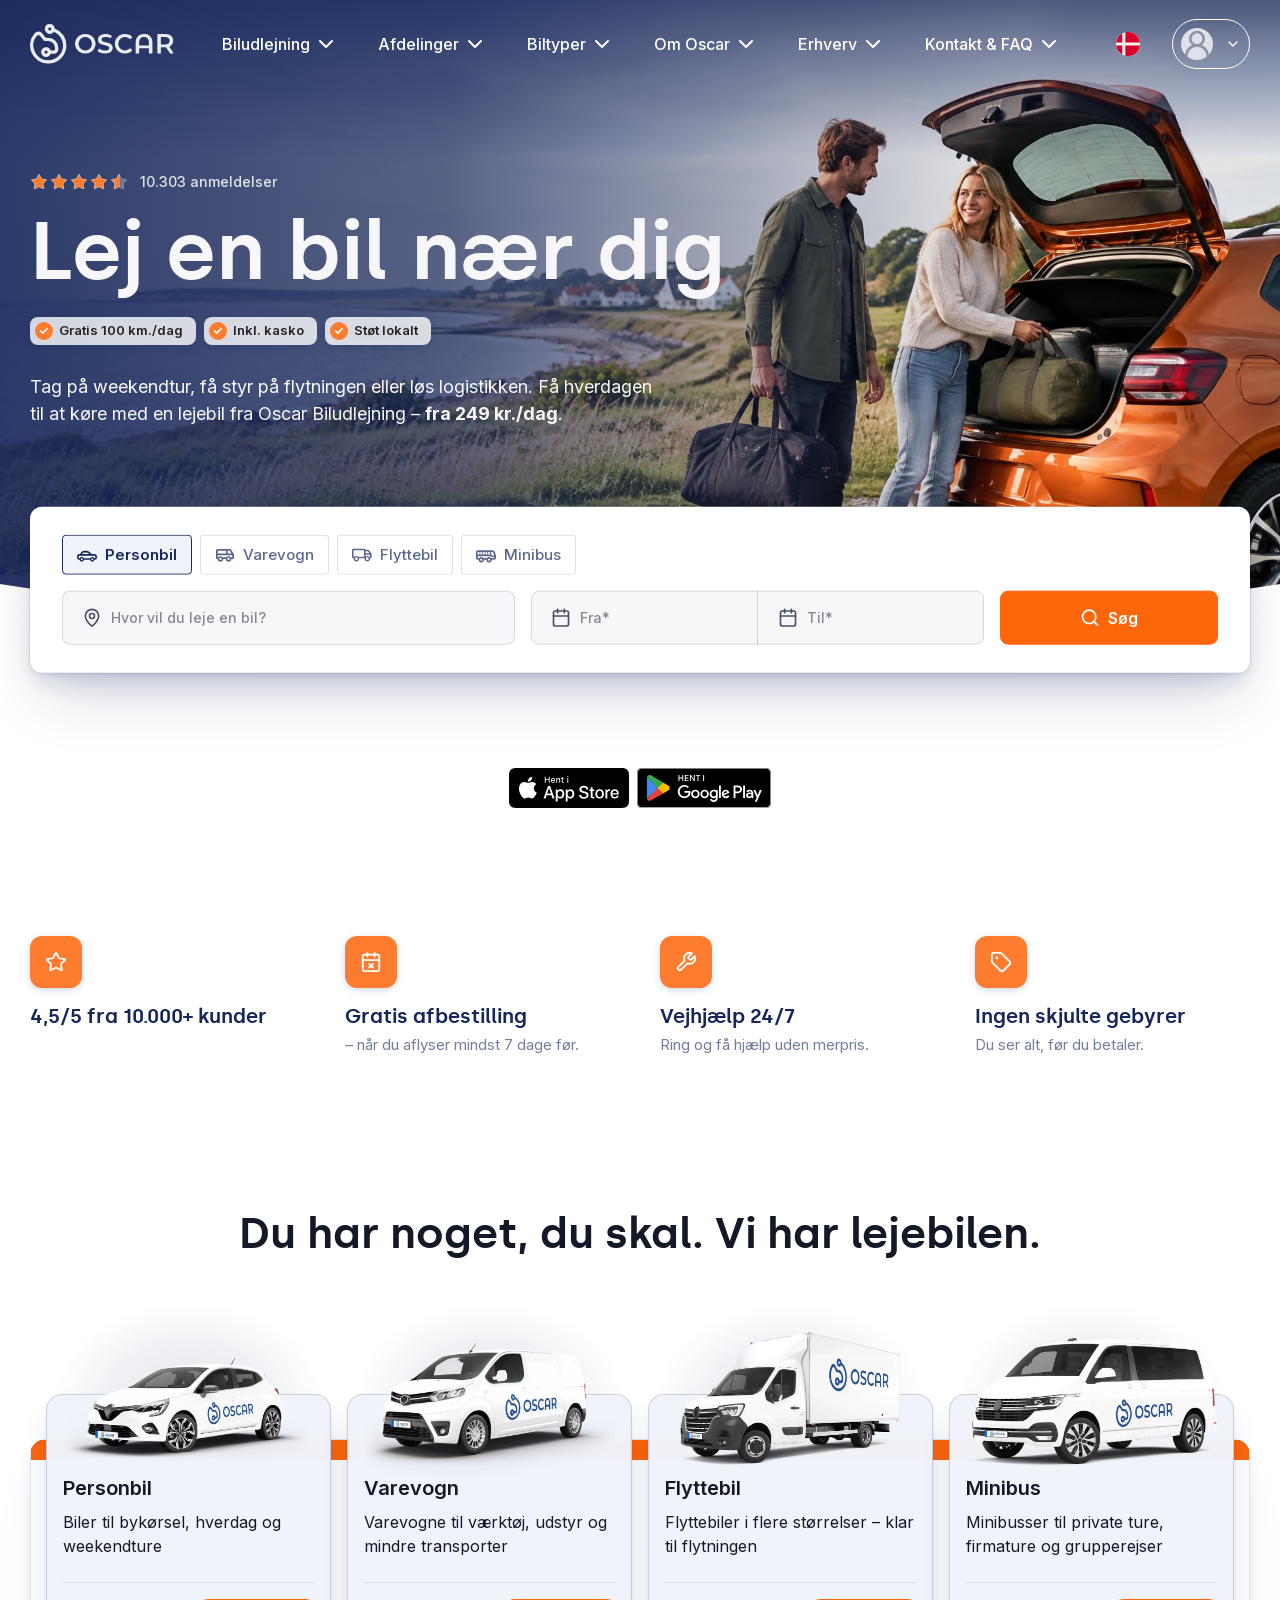
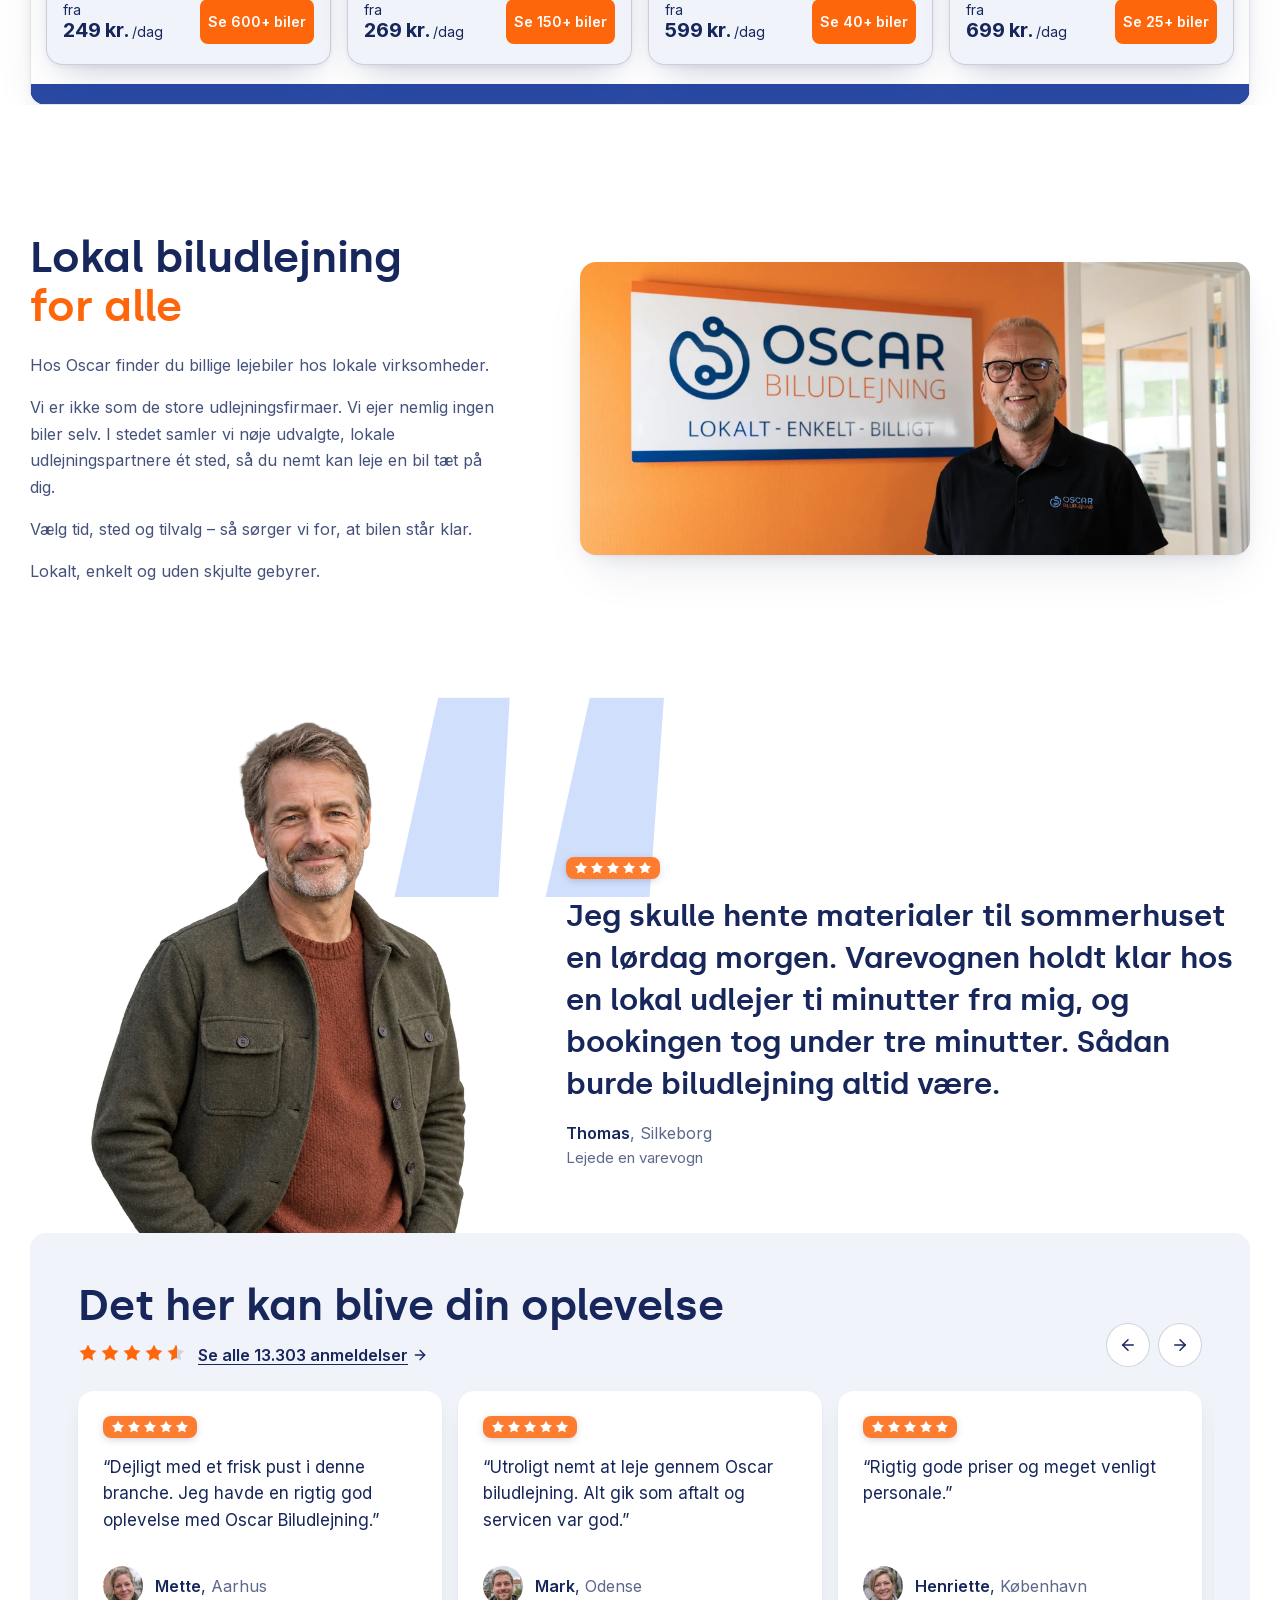
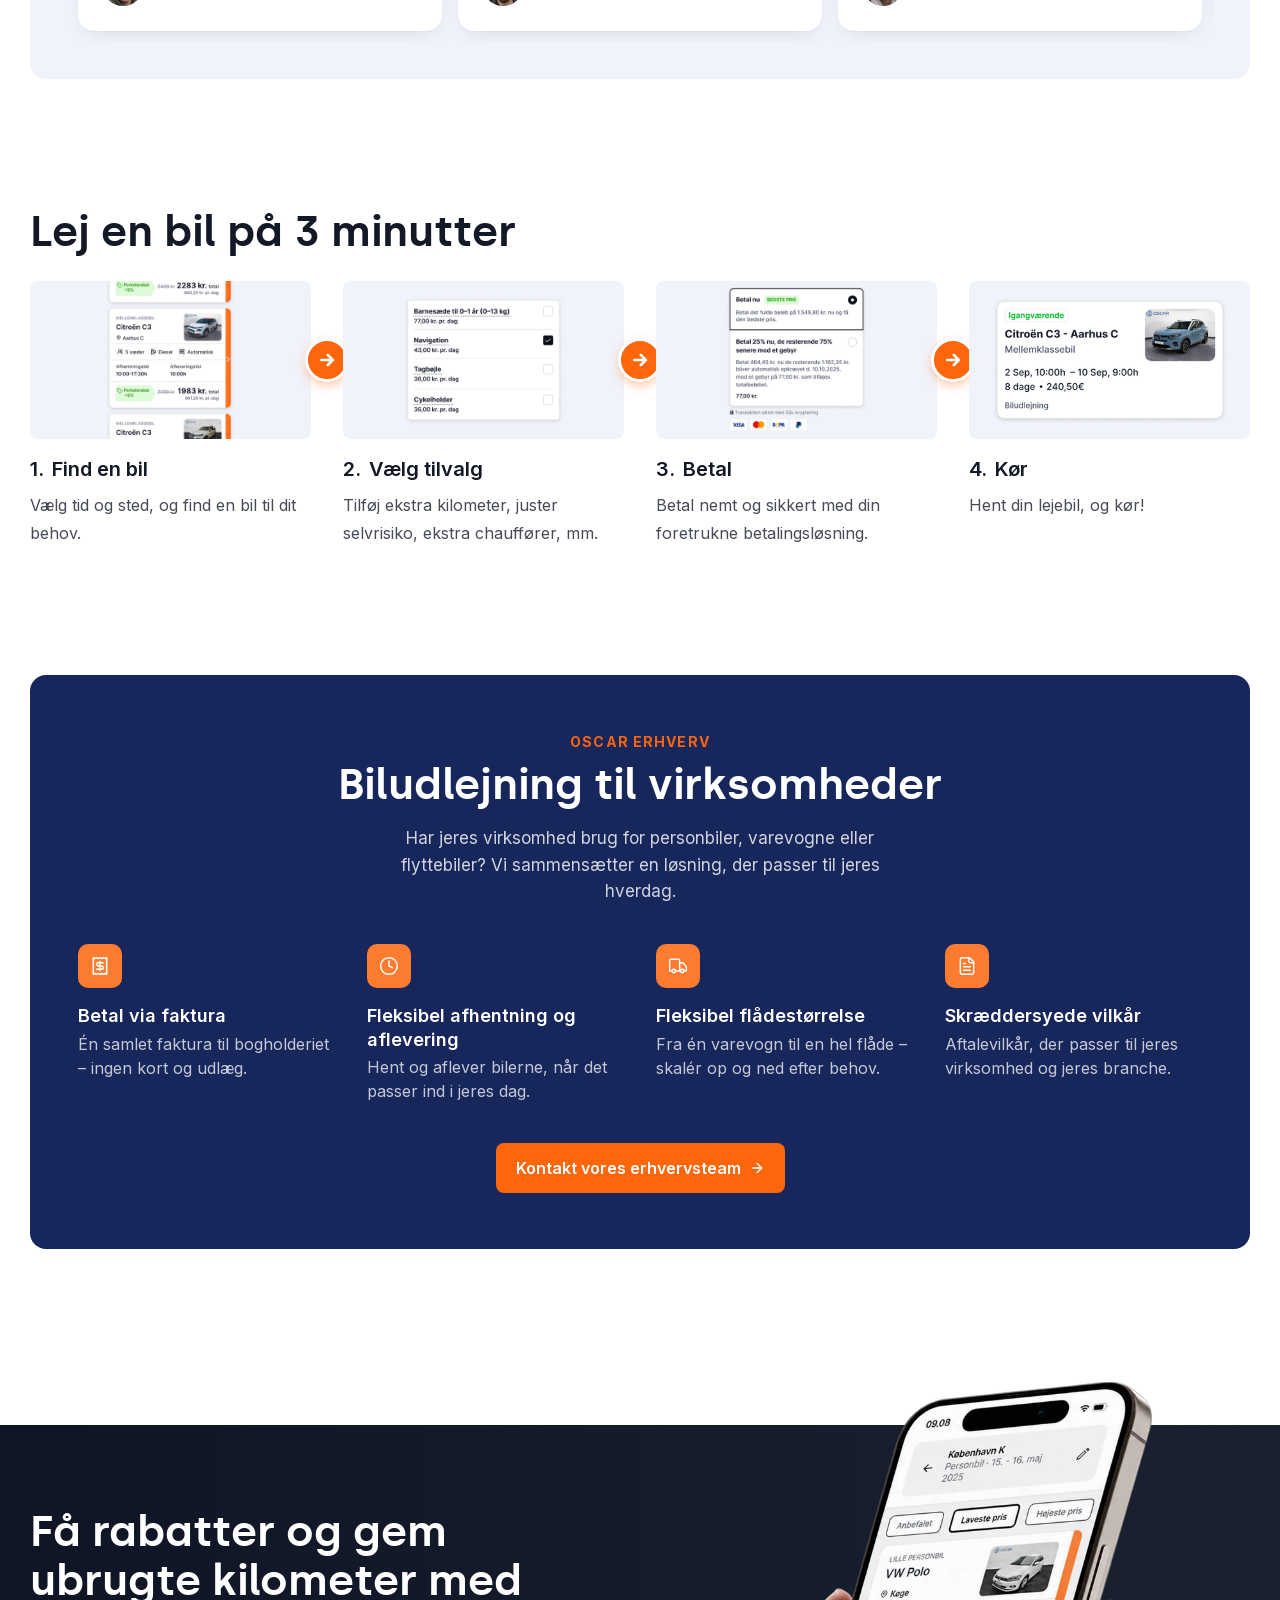
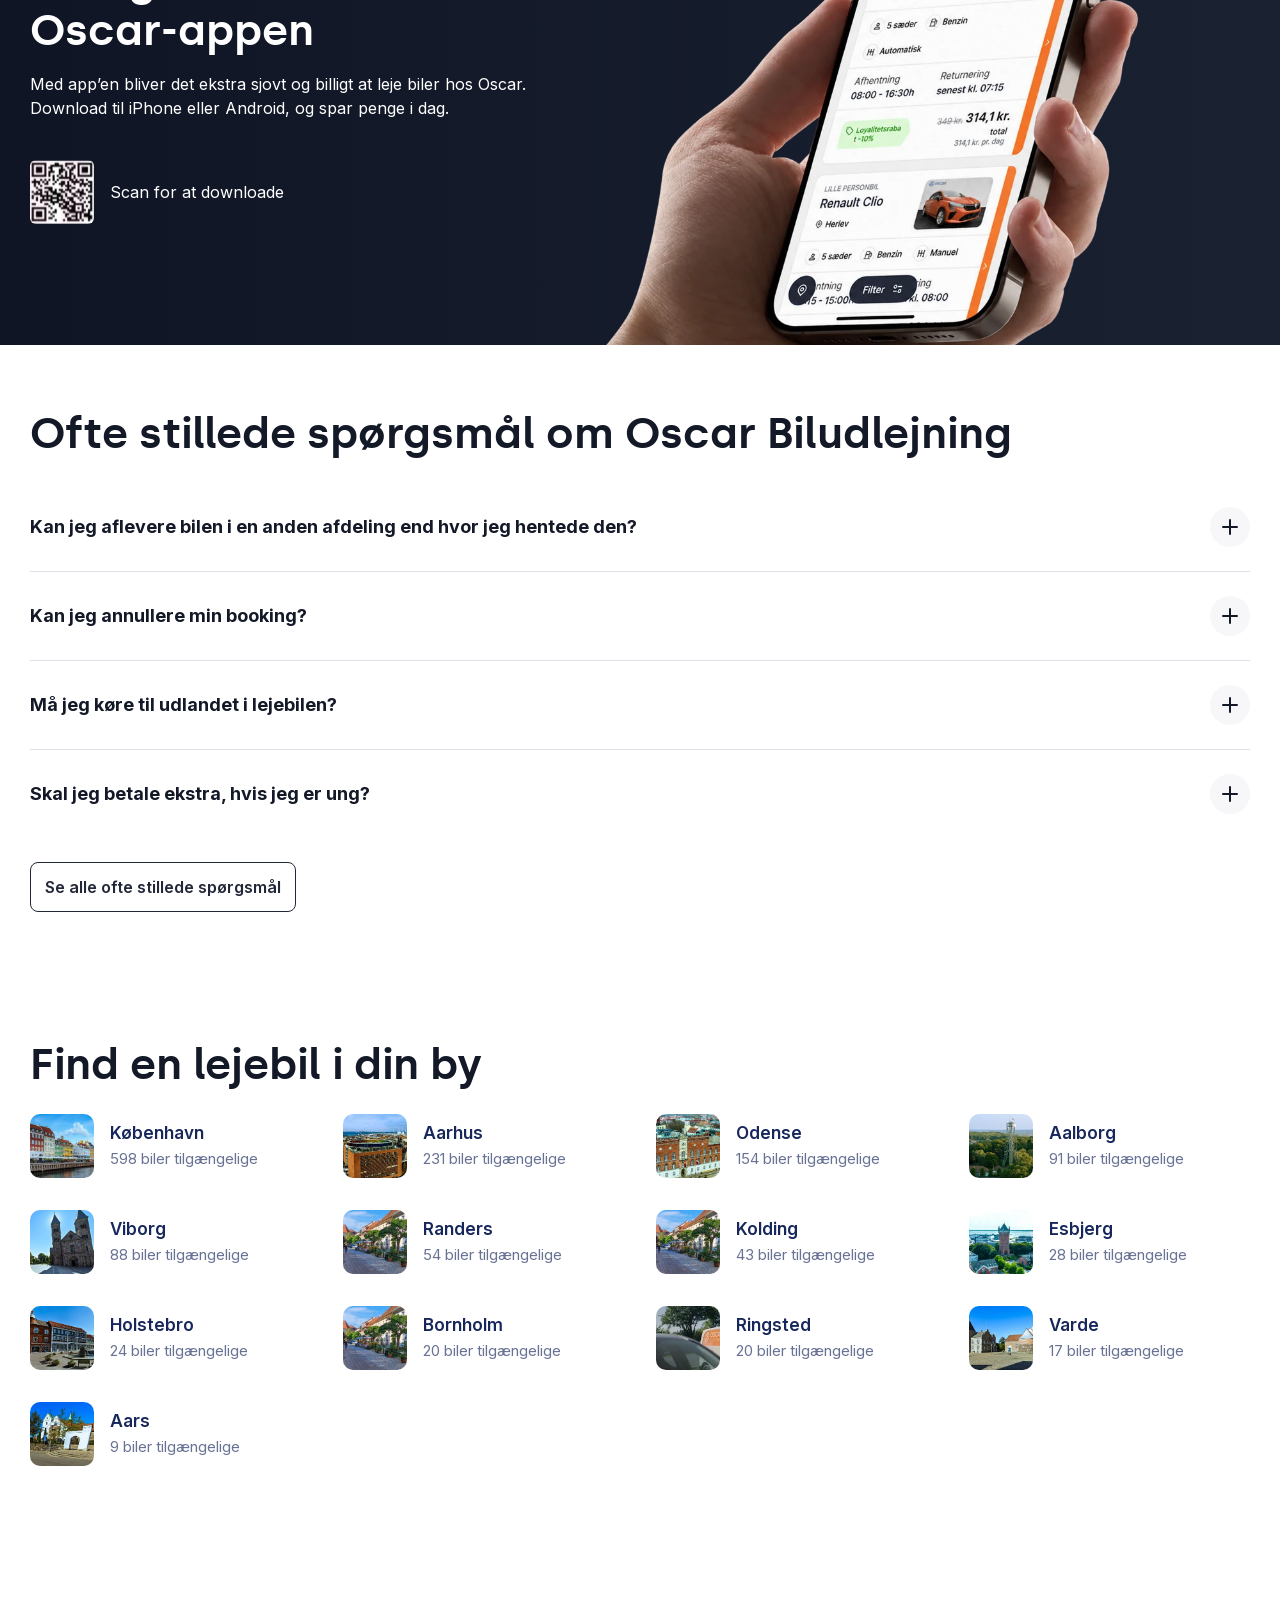
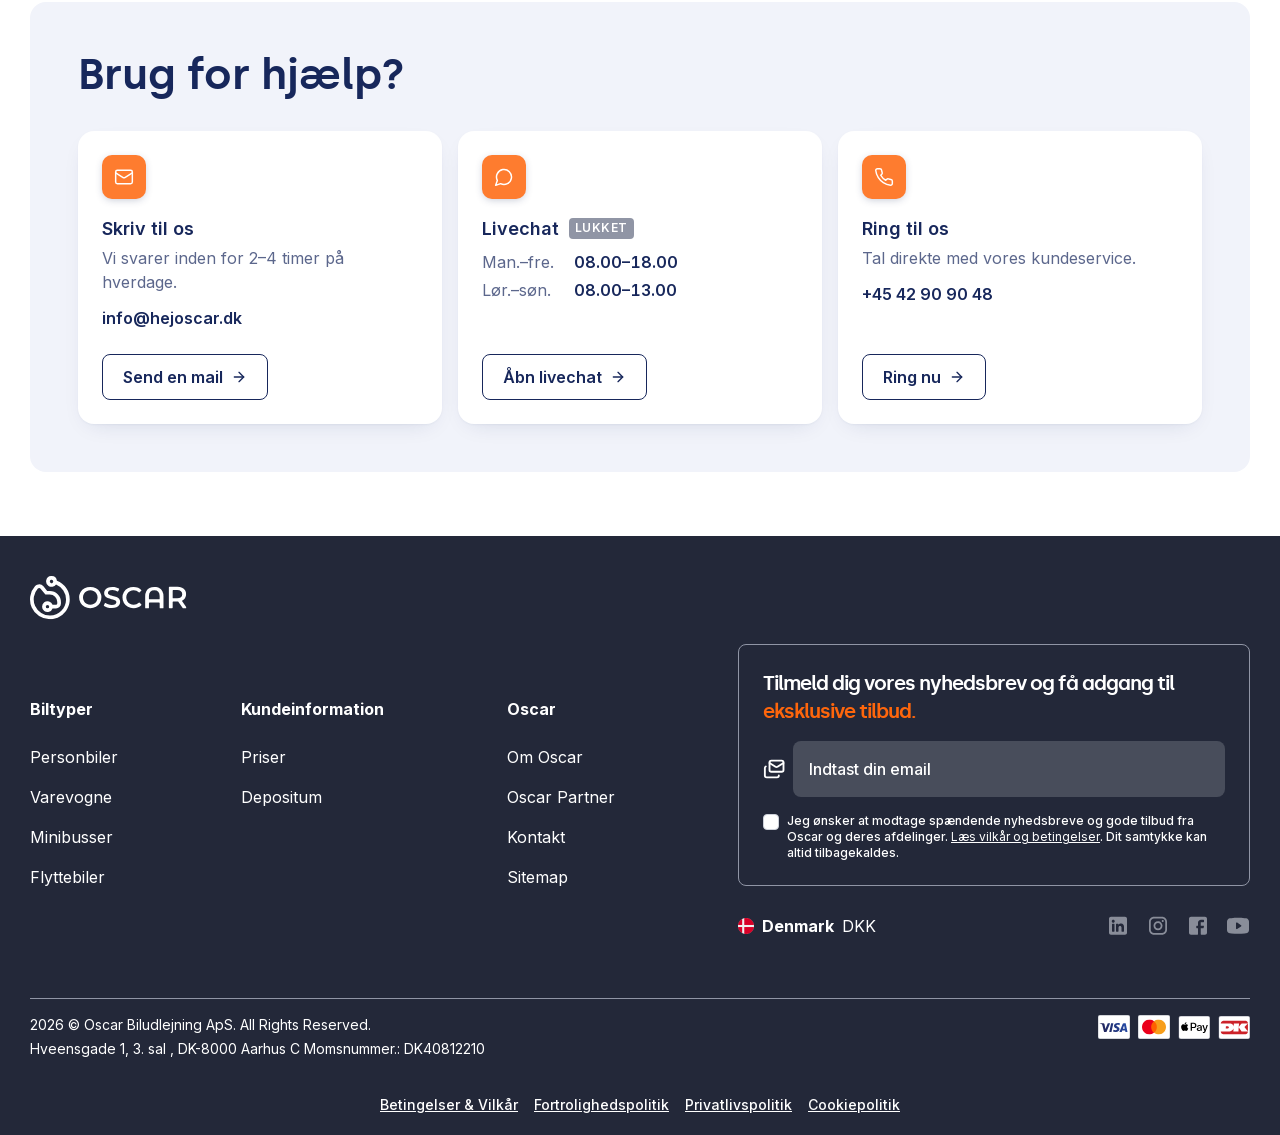
==== commit d1a91d8d: "Front page: B2B section moved above the app section (DA) Co-Authored-By: Claude Opus 5.5 <noreply@an" ====
--- a/index.html
+++ b/index.html
@@ -4,4 +4,4 @@
 <section class="about abx-v1 py-6 lg:py-10" data-about-variant><div class="container"><p class="variant-label"><strong>Forslag 1</strong> – billedet i fuld bredde, teksten ligger ovenpå i en blå gradient (som i toppen)</p></div><div class="abx1"><img class="abx1__img" src="assets/img/partner-oscar.jpg" alt="" aria-hidden="true"><div class="container abx1__inner"><div class="abx1__text"><h2 class="about__heading">Oscar er nem, tryg og billig biludlejning</h2><div class="about__body"><p>Lorem ipsum dolor sit amet, consectetur adipiscing elit. Integer posuere erat a ante venenatis dapibus, posuere velit aliquet. Donec ullamcorper nulla non metus auctor fringilla, vitae elementum lacus consequat.</p><p>Maecenas sed diam eget risus varius blandit sit amet non magna. Cras mattis consectetur purus sit amet fermentum, nullam quis risus eget urna mollis ornare vel eu leo.</p></div><a href="#" class="rv-cta about__cta">Læs mere om Oscar <svg viewBox="0 0 24 24" fill="none" stroke="currentColor" stroke-width="2" stroke-linecap="round" stroke-linejoin="round" aria-hidden="true"><path d="M5 12h14"/><path d="m12 5 7 7-7 7"/></svg></a></div></div></div></section><section class="about abx-v2 py-6 lg:py-10" data-about-variant><div class="container"><p class="variant-label"><strong>Forslag 2</strong> – centreret: overskrift og smal tekst øverst, bredt billede nedenunder</p></div><div class="container"><div class="abx2"><div class="abx2__text"><h2 class="about__heading">Oscar er nem, tryg og billig biludlejning</h2><div class="about__body"><p>Lorem ipsum dolor sit amet, consectetur adipiscing elit. Integer posuere erat a ante venenatis dapibus, posuere velit aliquet. Donec ullamcorper nulla non metus auctor fringilla, vitae elementum lacus consequat.</p><p>Maecenas sed diam eget risus varius blandit sit amet non magna. Cras mattis consectetur purus sit amet fermentum, nullam quis risus eget urna mollis ornare vel eu leo.</p></div><a href="#" class="rv-cta about__cta">Læs mere om Oscar <svg viewBox="0 0 24 24" fill="none" stroke="currentColor" stroke-width="2" stroke-linecap="round" stroke-linejoin="round" aria-hidden="true"><path d="M5 12h14"/><path d="m12 5 7 7-7 7"/></svg></a></div><figure class="abx2__photo"><img src="assets/img/partner-oscar.jpg" alt="Oscar-partner smiler foran et Oscar Biludlejning-skilt med teksten Lokalt – enkelt – billigt" width="1000" height="437" loading="lazy"><span class="abx2__tag">130+ lokale afdelinger i hele Danmark</span></figure></div></div></section><section class="about abx-v3 py-6 lg:py-10" data-about-variant><div class="container"><p class="variant-label"><strong>Forslag 3</strong> – magasin-layout: stor overskrift over det hele, billede til venstre og smal tekst til højre</p></div><div class="container"><div class="abx3"><h2 class="about__heading">Oscar er nem, tryg og billig biludlejning</h2><div class="abx3__row"><figure class="abx3__photo"><img src="assets/img/partner-oscar.jpg" alt="Oscar-partner smiler foran et Oscar Biludlejning-skilt med teksten Lokalt – enkelt – billigt" width="1000" height="437" loading="lazy"></figure><div class="abx3__text"><div class="about__body"><p>Lorem ipsum dolor sit amet, consectetur adipiscing elit. Integer posuere erat a ante venenatis dapibus, posuere velit aliquet. Donec ullamcorper nulla non metus auctor fringilla, vitae elementum lacus consequat.</p><p>Maecenas sed diam eget risus varius blandit sit amet non magna. Cras mattis consectetur purus sit amet fermentum, nullam quis risus eget urna mollis ornare vel eu leo.</p></div><a href="#" class="rv-cta about__cta">Læs mere om Oscar <svg viewBox="0 0 24 24" fill="none" stroke="currentColor" stroke-width="2" stroke-linecap="round" stroke-linejoin="round" aria-hidden="true"><path d="M5 12h14"/><path d="m12 5 7 7-7 7"/></svg></a></div></div></div></div></section><section class="about abx-v4 py-6 lg:py-10" data-about-variant><div class="container"><p class="variant-label"><strong>Forslag 4</strong> – billede øverst i en lyseblå flade, med et hvidt tekstkort der stikker op over billedets bund</p></div><div class="container"><div class="abx4"><figure class="abx4__photo"><img src="assets/img/partner-oscar.jpg" alt="Oscar-partner smiler foran et Oscar Biludlejning-skilt med teksten Lokalt – enkelt – billigt" width="1000" height="437" loading="lazy"></figure><div class="abx4__card"><h2 class="about__heading">Oscar er nem, tryg og billig biludlejning</h2><div class="about__body"><p>Lorem ipsum dolor sit amet, consectetur adipiscing elit. Integer posuere erat a ante venenatis dapibus, posuere velit aliquet. Donec ullamcorper nulla non metus auctor fringilla, vitae elementum lacus consequat.</p><p>Maecenas sed diam eget risus varius blandit sit amet non magna. Cras mattis consectetur purus sit amet fermentum, nullam quis risus eget urna mollis ornare vel eu leo.</p></div><a href="#" class="rv-cta about__cta">Læs mere om Oscar <svg viewBox="0 0 24 24" fill="none" stroke="currentColor" stroke-width="2" stroke-linecap="round" stroke-linejoin="round" aria-hidden="true"><path d="M5 12h14"/><path d="m12 5 7 7-7 7"/></svg></a></div></div></div></section>
 --><!-- "Om Oscar" with overlapping card and background logo (commented out: remove these comment markers to show it again)
 <section class="about aby aby--noplate aby3--down py-6 lg:py-10"><div class="container"><div class="aby__panel"><svg class="aby__bg-logo" xmlns="http://www.w3.org/2000/svg" viewBox="-1 -1 33 37" fill="currentColor" aria-hidden="true"><path fill-rule="evenodd" d="M14.748 7.893a4.31 4.31 0 0 0 5.984-1.202A12.93 12.93 0 0 1 28.7 18.655c-.038 6.971-5.73 12.721-12.698 12.82A12.884 12.884 0 0 1 6.252 9.97a1.37 1.37 0 0 1 1.082-.432 1.47 1.47 0 0 1 1.077.54l3.84 4.73h3.537a5.906 5.906 0 0 1 5.9 5.9v1.248a.99.99 0 0 1-.986.986H17.97a4.31 4.31 0 1 0-.003 2.942h2.738a3.93 3.93 0 0 0 3.925-3.926v-1.247a8.85 8.85 0 0 0-8.842-8.843h-2.137l-2.958-3.643A4.4 4.4 0 0 0 5.65 6.91c-.574.23-1.091.58-1.518 1.027l-.052.056a15.817 15.817 0 0 0 11.736 26.42l.231-.001c8.56-.12 15.555-7.181 15.592-15.744A15.88 15.88 0 0 0 21.422 3.804a4.309 4.309 0 0 0-8.507-.335 4.31 4.31 0 0 0 1.833 4.424m1.633-4.726c.225-.151.49-.231.76-.231v.003a1.373 1.373 0 0 1 1.371 1.367 1.37 1.37 0 1 1-2.131-1.14Zm-2.462 19.872a1.37 1.37 0 1 0 1.37 1.37 1.373 1.373 0 0 0-1.37-1.366z" clip-rule="evenodd"></path></svg><div class="aby__card"><h2 class="about__heading">Oscar er nem, tryg og billig biludlejning</h2><div class="about__body"><p>Lorem ipsum dolor sit amet, consectetur adipiscing elit. Integer posuere erat a ante venenatis dapibus, posuere velit aliquet. Donec ullamcorper nulla non metus auctor fringilla, vitae elementum lacus consequat.</p><p>Maecenas sed diam eget risus varius blandit sit amet non magna. Cras mattis consectetur purus sit amet fermentum, nullam quis risus eget urna mollis ornare vel eu leo.</p></div><a href="#" class="rv-cta about__cta">Læs mere om Oscar <svg viewBox="0 0 24 24" fill="none" stroke="currentColor" stroke-width="2" stroke-linecap="round" stroke-linejoin="round" aria-hidden="true"><path d="M5 12h14"/><path d="m12 5 7 7-7 7"/></svg></a></div><figure class="aby__photo"><img src="assets/img/partner-oscar.jpg" alt="Oscar-partner smiler foran et Oscar Biludlejning-skilt med teksten Lokalt – enkelt – billigt" width="2000" height="874" loading="lazy"></figure></div></div></section>
---><section class="about about-calm py-10 lg:py-16"><div class="container"><div class="about-calm__grid"><div class="about-calm__text"><h2 class="about__heading"><span class="h2-line">Lokal biludlejning</span> <span class="h2-line about__heading-accent">for alle</span></h2><div class="about__body"><p>Hos Oscar finder du billige lejebiler hos lokale virksomheder.</p><p>Vi er ikke som de store udlejningsfirmaer. Vi ejer nemlig ingen biler selv. I stedet samler vi nøje udvalgte, lokale udlejningspartnere ét sted, så du nemt kan leje en bil tæt på dig.</p><p>Vælg tid, sted og tilvalg – så sørger vi for, at bilen står klar.</p><p>Lokalt, enkelt og uden skjulte gebyrer.</p></div></div><figure class="about-calm__photo"><img src="assets/img/partner-oscar.jpg" alt="Oscar-partner smiler foran et Oscar Biludlejning-skilt med teksten Lokalt – enkelt – billigt" width="2000" height="874" loading="lazy"></figure></div></div></section><section class="py-6 lg:py-10"><div class="container"><div class="rv-feature rv-feature--free"><figure class="rv-feature__photo"><img src="assets/img/featured-reviewer.webp" alt="Thomas, kunde hos Oscar" width="640" height="849" loading="lazy"></figure><figure class="rv-feature__body"><div class="rv-c__chip" role="img" aria-label="5 ud af 5 stjerner"><svg viewBox="0 0 24 24" aria-hidden="true"><path d="M11.525 2.295a.53.53 0 0 1 .95 0l2.31 4.679a2.123 2.123 0 0 0 1.595 1.16l5.166.756a.53.53 0 0 1 .294.904l-3.736 3.638a2.123 2.123 0 0 0-.611 1.878l.882 5.14a.53.53 0 0 1-.771.56l-4.618-2.428a2.122 2.122 0 0 0-1.973 0L6.396 21.01a.53.53 0 0 1-.77-.56l.881-5.139a2.122 2.122 0 0 0-.611-1.879L2.16 9.795a.53.53 0 0 1 .294-.906l5.165-.755a2.122 2.122 0 0 0 1.597-1.16z"/></svg><svg viewBox="0 0 24 24" aria-hidden="true"><path d="M11.525 2.295a.53.53 0 0 1 .95 0l2.31 4.679a2.123 2.123 0 0 0 1.595 1.16l5.166.756a.53.53 0 0 1 .294.904l-3.736 3.638a2.123 2.123 0 0 0-.611 1.878l.882 5.14a.53.53 0 0 1-.771.56l-4.618-2.428a2.122 2.122 0 0 0-1.973 0L6.396 21.01a.53.53 0 0 1-.77-.56l.881-5.139a2.122 2.122 0 0 0-.611-1.879L2.16 9.795a.53.53 0 0 1 .294-.906l5.165-.755a2.122 2.122 0 0 0 1.597-1.16z"/></svg><svg viewBox="0 0 24 24" aria-hidden="true"><path d="M11.525 2.295a.53.53 0 0 1 .95 0l2.31 4.679a2.123 2.123 0 0 0 1.595 1.16l5.166.756a.53.53 0 0 1 .294.904l-3.736 3.638a2.123 2.123 0 0 0-.611 1.878l.882 5.14a.53.53 0 0 1-.771.56l-4.618-2.428a2.122 2.122 0 0 0-1.973 0L6.396 21.01a.53.53 0 0 1-.77-.56l.881-5.139a2.122 2.122 0 0 0-.611-1.879L2.16 9.795a.53.53 0 0 1 .294-.906l5.165-.755a2.122 2.122 0 0 0 1.597-1.16z"/></svg><svg viewBox="0 0 24 24" aria-hidden="true"><path d="M11.525 2.295a.53.53 0 0 1 .95 0l2.31 4.679a2.123 2.123 0 0 0 1.595 1.16l5.166.756a.53.53 0 0 1 .294.904l-3.736 3.638a2.123 2.123 0 0 0-.611 1.878l.882 5.14a.53.53 0 0 1-.771.56l-4.618-2.428a2.122 2.122 0 0 0-1.973 0L6.396 21.01a.53.53 0 0 1-.77-.56l.881-5.139a2.122 2.122 0 0 0-.611-1.879L2.16 9.795a.53.53 0 0 1 .294-.906l5.165-.755a2.122 2.122 0 0 0 1.597-1.16z"/></svg><svg viewBox="0 0 24 24" aria-hidden="true"><path d="M11.525 2.295a.53.53 0 0 1 .95 0l2.31 4.679a2.123 2.123 0 0 0 1.595 1.16l5.166.756a.53.53 0 0 1 .294.904l-3.736 3.638a2.123 2.123 0 0 0-.611 1.878l.882 5.14a.53.53 0 0 1-.771.56l-4.618-2.428a2.122 2.122 0 0 0-1.973 0L6.396 21.01a.53.53 0 0 1-.77-.56l.881-5.139a2.122 2.122 0 0 0-.611-1.879L2.16 9.795a.53.53 0 0 1 .294-.906l5.165-.755a2.122 2.122 0 0 0 1.597-1.16z"/></svg></div><blockquote class="rv-feature__quote">Jeg skulle hente materialer til sommerhuset en lørdag morgen. Varevognen holdt klar hos en lokal udlejer ti minutter fra mig, og bookingen tog under tre minutter. Sådan burde biludlejning altid være.</blockquote><figcaption class="rv-feature__name"><strong>Thomas</strong>, Silkeborg<span>Lejede en varevogn</span></figcaption></figure></div><div class="rv-panel rv-panel--blue"><div class="rv-c__head"><div><h2 class="rv-heading">Det her kan blive din oplevelse</h2><p class="rv-c__sub"><span class="hero-rating__stars rv-stars--split" style="--rating: 4.5" role="img" aria-label="Bedømt 4,5 ud af 5"><span class="hero-rating__empty"><svg viewBox="0 0 24 24" aria-hidden="true"><path d="M11.525 2.295a.53.53 0 0 1 .95 0l2.31 4.679a2.123 2.123 0 0 0 1.595 1.16l5.166.756a.53.53 0 0 1 .294.904l-3.736 3.638a2.123 2.123 0 0 0-.611 1.878l.882 5.14a.53.53 0 0 1-.771.56l-4.618-2.428a2.122 2.122 0 0 0-1.973 0L6.396 21.01a.53.53 0 0 1-.77-.56l.881-5.139a2.122 2.122 0 0 0-.611-1.879L2.16 9.795a.53.53 0 0 1 .294-.906l5.165-.755a2.122 2.122 0 0 0 1.597-1.16z"/></svg><svg viewBox="0 0 24 24" aria-hidden="true"><path d="M11.525 2.295a.53.53 0 0 1 .95 0l2.31 4.679a2.123 2.123 0 0 0 1.595 1.16l5.166.756a.53.53 0 0 1 .294.904l-3.736 3.638a2.123 2.123 0 0 0-.611 1.878l.882 5.14a.53.53 0 0 1-.771.56l-4.618-2.428a2.122 2.122 0 0 0-1.973 0L6.396 21.01a.53.53 0 0 1-.77-.56l.881-5.139a2.122 2.122 0 0 0-.611-1.879L2.16 9.795a.53.53 0 0 1 .294-.906l5.165-.755a2.122 2.122 0 0 0 1.597-1.16z"/></svg><svg viewBox="0 0 24 24" aria-hidden="true"><path d="M11.525 2.295a.53.53 0 0 1 .95 0l2.31 4.679a2.123 2.123 0 0 0 1.595 1.16l5.166.756a.53.53 0 0 1 .294.904l-3.736 3.638a2.123 2.123 0 0 0-.611 1.878l.882 5.14a.53.53 0 0 1-.771.56l-4.618-2.428a2.122 2.122 0 0 0-1.973 0L6.396 21.01a.53.53 0 0 1-.77-.56l.881-5.139a2.122 2.122 0 0 0-.611-1.879L2.16 9.795a.53.53 0 0 1 .294-.906l5.165-.755a2.122 2.122 0 0 0 1.597-1.16z"/></svg><svg viewBox="0 0 24 24" aria-hidden="true"><path d="M11.525 2.295a.53.53 0 0 1 .95 0l2.31 4.679a2.123 2.123 0 0 0 1.595 1.16l5.166.756a.53.53 0 0 1 .294.904l-3.736 3.638a2.123 2.123 0 0 0-.611 1.878l.882 5.14a.53.53 0 0 1-.771.56l-4.618-2.428a2.122 2.122 0 0 0-1.973 0L6.396 21.01a.53.53 0 0 1-.77-.56l.881-5.139a2.122 2.122 0 0 0-.611-1.879L2.16 9.795a.53.53 0 0 1 .294-.906l5.165-.755a2.122 2.122 0 0 0 1.597-1.16z"/></svg><svg viewBox="0 0 24 24" aria-hidden="true"><path d="M11.525 2.295a.53.53 0 0 1 .95 0l2.31 4.679a2.123 2.123 0 0 0 1.595 1.16l5.166.756a.53.53 0 0 1 .294.904l-3.736 3.638a2.123 2.123 0 0 0-.611 1.878l.882 5.14a.53.53 0 0 1-.771.56l-4.618-2.428a2.122 2.122 0 0 0-1.973 0L6.396 21.01a.53.53 0 0 1-.77-.56l.881-5.139a2.122 2.122 0 0 0-.611-1.879L2.16 9.795a.53.53 0 0 1 .294-.906l5.165-.755a2.122 2.122 0 0 0 1.597-1.16z"/></svg></span><span class="hero-rating__filled"><svg viewBox="0 0 24 24" aria-hidden="true"><path d="M11.525 2.295a.53.53 0 0 1 .95 0l2.31 4.679a2.123 2.123 0 0 0 1.595 1.16l5.166.756a.53.53 0 0 1 .294.904l-3.736 3.638a2.123 2.123 0 0 0-.611 1.878l.882 5.14a.53.53 0 0 1-.771.56l-4.618-2.428a2.122 2.122 0 0 0-1.973 0L6.396 21.01a.53.53 0 0 1-.77-.56l.881-5.139a2.122 2.122 0 0 0-.611-1.879L2.16 9.795a.53.53 0 0 1 .294-.906l5.165-.755a2.122 2.122 0 0 0 1.597-1.16z"/></svg><svg viewBox="0 0 24 24" aria-hidden="true"><path d="M11.525 2.295a.53.53 0 0 1 .95 0l2.31 4.679a2.123 2.123 0 0 0 1.595 1.16l5.166.756a.53.53 0 0 1 .294.904l-3.736 3.638a2.123 2.123 0 0 0-.611 1.878l.882 5.14a.53.53 0 0 1-.771.56l-4.618-2.428a2.122 2.122 0 0 0-1.973 0L6.396 21.01a.53.53 0 0 1-.77-.56l.881-5.139a2.122 2.122 0 0 0-.611-1.879L2.16 9.795a.53.53 0 0 1 .294-.906l5.165-.755a2.122 2.122 0 0 0 1.597-1.16z"/></svg><svg viewBox="0 0 24 24" aria-hidden="true"><path d="M11.525 2.295a.53.53 0 0 1 .95 0l2.31 4.679a2.123 2.123 0 0 0 1.595 1.16l5.166.756a.53.53 0 0 1 .294.904l-3.736 3.638a2.123 2.123 0 0 0-.611 1.878l.882 5.14a.53.53 0 0 1-.771.56l-4.618-2.428a2.122 2.122 0 0 0-1.973 0L6.396 21.01a.53.53 0 0 1-.77-.56l.881-5.139a2.122 2.122 0 0 0-.611-1.879L2.16 9.795a.53.53 0 0 1 .294-.906l5.165-.755a2.122 2.122 0 0 0 1.597-1.16z"/></svg><svg viewBox="0 0 24 24" aria-hidden="true"><path d="M11.525 2.295a.53.53 0 0 1 .95 0l2.31 4.679a2.123 2.123 0 0 0 1.595 1.16l5.166.756a.53.53 0 0 1 .294.904l-3.736 3.638a2.123 2.123 0 0 0-.611 1.878l.882 5.14a.53.53 0 0 1-.771.56l-4.618-2.428a2.122 2.122 0 0 0-1.973 0L6.396 21.01a.53.53 0 0 1-.77-.56l.881-5.139a2.122 2.122 0 0 0-.611-1.879L2.16 9.795a.53.53 0 0 1 .294-.906l5.165-.755a2.122 2.122 0 0 0 1.597-1.16z"/></svg><svg viewBox="0 0 24 24" aria-hidden="true"><path d="M11.525 2.295a.53.53 0 0 1 .95 0l2.31 4.679a2.123 2.123 0 0 0 1.595 1.16l5.166.756a.53.53 0 0 1 .294.904l-3.736 3.638a2.123 2.123 0 0 0-.611 1.878l.882 5.14a.53.53 0 0 1-.771.56l-4.618-2.428a2.122 2.122 0 0 0-1.973 0L6.396 21.01a.53.53 0 0 1-.77-.56l.881-5.139a2.122 2.122 0 0 0-.611-1.879L2.16 9.795a.53.53 0 0 1 .294-.906l5.165-.755a2.122 2.122 0 0 0 1.597-1.16z"/></svg></span></span> <a href="#" class="rv-c__all">Se alle 13.303 anmeldelser <svg viewBox="0 0 24 24" fill="none" stroke="currentColor" stroke-width="2" stroke-linecap="round" stroke-linejoin="round" aria-hidden="true"><path d="M5 12h14"/><path d="m12 5 7 7-7 7"/></svg></a></p></div><div class="rv-c__nav"><button type="button" class="rv-c__btn" data-rv-prev aria-label="Forrige anmeldelser"><svg viewBox="0 0 24 24" fill="none" stroke="currentColor" stroke-width="2" stroke-linecap="round" stroke-linejoin="round" aria-hidden="true"><path d="M19 12H5"/><path d="m12 19-7-7 7-7"/></svg></button><button type="button" class="rv-c__btn" data-rv-next aria-label="Næste anmeldelser"><svg viewBox="0 0 24 24" fill="none" stroke="currentColor" stroke-width="2" stroke-linecap="round" stroke-linejoin="round" aria-hidden="true"><path d="M5 12h14"/><path d="m12 5 7 7-7 7"/></svg></button></div></div><ul class="rv-c__track" data-rv-track><li class="rv-c__card"><div class="rv-c__chip" role="img" aria-label="5 ud af 5 stjerner"><svg viewBox="0 0 24 24" aria-hidden="true"><path d="M11.525 2.295a.53.53 0 0 1 .95 0l2.31 4.679a2.123 2.123 0 0 0 1.595 1.16l5.166.756a.53.53 0 0 1 .294.904l-3.736 3.638a2.123 2.123 0 0 0-.611 1.878l.882 5.14a.53.53 0 0 1-.771.56l-4.618-2.428a2.122 2.122 0 0 0-1.973 0L6.396 21.01a.53.53 0 0 1-.77-.56l.881-5.139a2.122 2.122 0 0 0-.611-1.879L2.16 9.795a.53.53 0 0 1 .294-.906l5.165-.755a2.122 2.122 0 0 0 1.597-1.16z"/></svg><svg viewBox="0 0 24 24" aria-hidden="true"><path d="M11.525 2.295a.53.53 0 0 1 .95 0l2.31 4.679a2.123 2.123 0 0 0 1.595 1.16l5.166.756a.53.53 0 0 1 .294.904l-3.736 3.638a2.123 2.123 0 0 0-.611 1.878l.882 5.14a.53.53 0 0 1-.771.56l-4.618-2.428a2.122 2.122 0 0 0-1.973 0L6.396 21.01a.53.53 0 0 1-.77-.56l.881-5.139a2.122 2.122 0 0 0-.611-1.879L2.16 9.795a.53.53 0 0 1 .294-.906l5.165-.755a2.122 2.122 0 0 0 1.597-1.16z"/></svg><svg viewBox="0 0 24 24" aria-hidden="true"><path d="M11.525 2.295a.53.53 0 0 1 .95 0l2.31 4.679a2.123 2.123 0 0 0 1.595 1.16l5.166.756a.53.53 0 0 1 .294.904l-3.736 3.638a2.123 2.123 0 0 0-.611 1.878l.882 5.14a.53.53 0 0 1-.771.56l-4.618-2.428a2.122 2.122 0 0 0-1.973 0L6.396 21.01a.53.53 0 0 1-.77-.56l.881-5.139a2.122 2.122 0 0 0-.611-1.879L2.16 9.795a.53.53 0 0 1 .294-.906l5.165-.755a2.122 2.122 0 0 0 1.597-1.16z"/></svg><svg viewBox="0 0 24 24" aria-hidden="true"><path d="M11.525 2.295a.53.53 0 0 1 .95 0l2.31 4.679a2.123 2.123 0 0 0 1.595 1.16l5.166.756a.53.53 0 0 1 .294.904l-3.736 3.638a2.123 2.123 0 0 0-.611 1.878l.882 5.14a.53.53 0 0 1-.771.56l-4.618-2.428a2.122 2.122 0 0 0-1.973 0L6.396 21.01a.53.53 0 0 1-.77-.56l.881-5.139a2.122 2.122 0 0 0-.611-1.879L2.16 9.795a.53.53 0 0 1 .294-.906l5.165-.755a2.122 2.122 0 0 0 1.597-1.16z"/></svg><svg viewBox="0 0 24 24" aria-hidden="true"><path d="M11.525 2.295a.53.53 0 0 1 .95 0l2.31 4.679a2.123 2.123 0 0 0 1.595 1.16l5.166.756a.53.53 0 0 1 .294.904l-3.736 3.638a2.123 2.123 0 0 0-.611 1.878l.882 5.14a.53.53 0 0 1-.771.56l-4.618-2.428a2.122 2.122 0 0 0-1.973 0L6.396 21.01a.53.53 0 0 1-.77-.56l.881-5.139a2.122 2.122 0 0 0-.611-1.879L2.16 9.795a.53.53 0 0 1 .294-.906l5.165-.755a2.122 2.122 0 0 0 1.597-1.16z"/></svg></div><p class="rv-c__quote">“Dejligt med et frisk pust i denne branche. Jeg havde en rigtig god oplevelse med Oscar Biludlejning.”</p><p class="rv-card__name"><img class="rv-avatar" src="assets/img/avatars/mette.jpg" alt="" width="40" height="40"><span><strong>Mette</strong>, <span class="rv-card__city">Aarhus</span></span></p></li><li class="rv-c__card"><div class="rv-c__chip" role="img" aria-label="5 ud af 5 stjerner"><svg viewBox="0 0 24 24" aria-hidden="true"><path d="M11.525 2.295a.53.53 0 0 1 .95 0l2.31 4.679a2.123 2.123 0 0 0 1.595 1.16l5.166.756a.53.53 0 0 1 .294.904l-3.736 3.638a2.123 2.123 0 0 0-.611 1.878l.882 5.14a.53.53 0 0 1-.771.56l-4.618-2.428a2.122 2.122 0 0 0-1.973 0L6.396 21.01a.53.53 0 0 1-.77-.56l.881-5.139a2.122 2.122 0 0 0-.611-1.879L2.16 9.795a.53.53 0 0 1 .294-.906l5.165-.755a2.122 2.122 0 0 0 1.597-1.16z"/></svg><svg viewBox="0 0 24 24" aria-hidden="true"><path d="M11.525 2.295a.53.53 0 0 1 .95 0l2.31 4.679a2.123 2.123 0 0 0 1.595 1.16l5.166.756a.53.53 0 0 1 .294.904l-3.736 3.638a2.123 2.123 0 0 0-.611 1.878l.882 5.14a.53.53 0 0 1-.771.56l-4.618-2.428a2.122 2.122 0 0 0-1.973 0L6.396 21.01a.53.53 0 0 1-.77-.56l.881-5.139a2.122 2.122 0 0 0-.611-1.879L2.16 9.795a.53.53 0 0 1 .294-.906l5.165-.755a2.122 2.122 0 0 0 1.597-1.16z"/></svg><svg viewBox="0 0 24 24" aria-hidden="true"><path d="M11.525 2.295a.53.53 0 0 1 .95 0l2.31 4.679a2.123 2.123 0 0 0 1.595 1.16l5.166.756a.53.53 0 0 1 .294.904l-3.736 3.638a2.123 2.123 0 0 0-.611 1.878l.882 5.14a.53.53 0 0 1-.771.56l-4.618-2.428a2.122 2.122 0 0 0-1.973 0L6.396 21.01a.53.53 0 0 1-.77-.56l.881-5.139a2.122 2.122 0 0 0-.611-1.879L2.16 9.795a.53.53 0 0 1 .294-.906l5.165-.755a2.122 2.122 0 0 0 1.597-1.16z"/></svg><svg viewBox="0 0 24 24" aria-hidden="true"><path d="M11.525 2.295a.53.53 0 0 1 .95 0l2.31 4.679a2.123 2.123 0 0 0 1.595 1.16l5.166.756a.53.53 0 0 1 .294.904l-3.736 3.638a2.123 2.123 0 0 0-.611 1.878l.882 5.14a.53.53 0 0 1-.771.56l-4.618-2.428a2.122 2.122 0 0 0-1.973 0L6.396 21.01a.53.53 0 0 1-.77-.56l.881-5.139a2.122 2.122 0 0 0-.611-1.879L2.16 9.795a.53.53 0 0 1 .294-.906l5.165-.755a2.122 2.122 0 0 0 1.597-1.16z"/></svg><svg viewBox="0 0 24 24" aria-hidden="true"><path d="M11.525 2.295a.53.53 0 0 1 .95 0l2.31 4.679a2.123 2.123 0 0 0 1.595 1.16l5.166.756a.53.53 0 0 1 .294.904l-3.736 3.638a2.123 2.123 0 0 0-.611 1.878l.882 5.14a.53.53 0 0 1-.771.56l-4.618-2.428a2.122 2.122 0 0 0-1.973 0L6.396 21.01a.53.53 0 0 1-.77-.56l.881-5.139a2.122 2.122 0 0 0-.611-1.879L2.16 9.795a.53.53 0 0 1 .294-.906l5.165-.755a2.122 2.122 0 0 0 1.597-1.16z"/></svg></div><p class="rv-c__quote">“Utroligt nemt at leje gennem Oscar biludlejning. Alt gik som aftalt og servicen var god.”</p><p class="rv-card__name"><img class="rv-avatar" src="assets/img/avatars/mark.jpg" alt="" width="40" height="40"><span><strong>Mark</strong>, <span class="rv-card__city">Odense</span></span></p></li><li class="rv-c__card"><div class="rv-c__chip" role="img" aria-label="5 ud af 5 stjerner"><svg viewBox="0 0 24 24" aria-hidden="true"><path d="M11.525 2.295a.53.53 0 0 1 .95 0l2.31 4.679a2.123 2.123 0 0 0 1.595 1.16l5.166.756a.53.53 0 0 1 .294.904l-3.736 3.638a2.123 2.123 0 0 0-.611 1.878l.882 5.14a.53.53 0 0 1-.771.56l-4.618-2.428a2.122 2.122 0 0 0-1.973 0L6.396 21.01a.53.53 0 0 1-.77-.56l.881-5.139a2.122 2.122 0 0 0-.611-1.879L2.16 9.795a.53.53 0 0 1 .294-.906l5.165-.755a2.122 2.122 0 0 0 1.597-1.16z"/></svg><svg viewBox="0 0 24 24" aria-hidden="true"><path d="M11.525 2.295a.53.53 0 0 1 .95 0l2.31 4.679a2.123 2.123 0 0 0 1.595 1.16l5.166.756a.53.53 0 0 1 .294.904l-3.736 3.638a2.123 2.123 0 0 0-.611 1.878l.882 5.14a.53.53 0 0 1-.771.56l-4.618-2.428a2.122 2.122 0 0 0-1.973 0L6.396 21.01a.53.53 0 0 1-.77-.56l.881-5.139a2.122 2.122 0 0 0-.611-1.879L2.16 9.795a.53.53 0 0 1 .294-.906l5.165-.755a2.122 2.122 0 0 0 1.597-1.16z"/></svg><svg viewBox="0 0 24 24" aria-hidden="true"><path d="M11.525 2.295a.53.53 0 0 1 .95 0l2.31 4.679a2.123 2.123 0 0 0 1.595 1.16l5.166.756a.53.53 0 0 1 .294.904l-3.736 3.638a2.123 2.123 0 0 0-.611 1.878l.882 5.14a.53.53 0 0 1-.771.56l-4.618-2.428a2.122 2.122 0 0 0-1.973 0L6.396 21.01a.53.53 0 0 1-.77-.56l.881-5.139a2.122 2.122 0 0 0-.611-1.879L2.16 9.795a.53.53 0 0 1 .294-.906l5.165-.755a2.122 2.122 0 0 0 1.597-1.16z"/></svg><svg viewBox="0 0 24 24" aria-hidden="true"><path d="M11.525 2.295a.53.53 0 0 1 .95 0l2.31 4.679a2.123 2.123 0 0 0 1.595 1.16l5.166.756a.53.53 0 0 1 .294.904l-3.736 3.638a2.123 2.123 0 0 0-.611 1.878l.882 5.14a.53.53 0 0 1-.771.56l-4.618-2.428a2.122 2.122 0 0 0-1.973 0L6.396 21.01a.53.53 0 0 1-.77-.56l.881-5.139a2.122 2.122 0 0 0-.611-1.879L2.16 9.795a.53.53 0 0 1 .294-.906l5.165-.755a2.122 2.122 0 0 0 1.597-1.16z"/></svg><svg viewBox="0 0 24 24" aria-hidden="true"><path d="M11.525 2.295a.53.53 0 0 1 .95 0l2.31 4.679a2.123 2.123 0 0 0 1.595 1.16l5.166.756a.53.53 0 0 1 .294.904l-3.736 3.638a2.123 2.123 0 0 0-.611 1.878l.882 5.14a.53.53 0 0 1-.771.56l-4.618-2.428a2.122 2.122 0 0 0-1.973 0L6.396 21.01a.53.53 0 0 1-.77-.56l.881-5.139a2.122 2.122 0 0 0-.611-1.879L2.16 9.795a.53.53 0 0 1 .294-.906l5.165-.755a2.122 2.122 0 0 0 1.597-1.16z"/></svg></div><p class="rv-c__quote">“Rigtig gode priser og meget venligt personale.”</p><p class="rv-card__name"><img class="rv-avatar" src="assets/img/avatars/henriette.jpg" alt="" width="40" height="40"><span><strong>Henriette</strong>, <span class="rv-card__city">København</span></span></p></li><li class="rv-c__card"><div class="rv-c__chip" role="img" aria-label="5 ud af 5 stjerner"><svg viewBox="0 0 24 24" aria-hidden="true"><path d="M11.525 2.295a.53.53 0 0 1 .95 0l2.31 4.679a2.123 2.123 0 0 0 1.595 1.16l5.166.756a.53.53 0 0 1 .294.904l-3.736 3.638a2.123 2.123 0 0 0-.611 1.878l.882 5.14a.53.53 0 0 1-.771.56l-4.618-2.428a2.122 2.122 0 0 0-1.973 0L6.396 21.01a.53.53 0 0 1-.77-.56l.881-5.139a2.122 2.122 0 0 0-.611-1.879L2.16 9.795a.53.53 0 0 1 .294-.906l5.165-.755a2.122 2.122 0 0 0 1.597-1.16z"/></svg><svg viewBox="0 0 24 24" aria-hidden="true"><path d="M11.525 2.295a.53.53 0 0 1 .95 0l2.31 4.679a2.123 2.123 0 0 0 1.595 1.16l5.166.756a.53.53 0 0 1 .294.904l-3.736 3.638a2.123 2.123 0 0 0-.611 1.878l.882 5.14a.53.53 0 0 1-.771.56l-4.618-2.428a2.122 2.122 0 0 0-1.973 0L6.396 21.01a.53.53 0 0 1-.77-.56l.881-5.139a2.122 2.122 0 0 0-.611-1.879L2.16 9.795a.53.53 0 0 1 .294-.906l5.165-.755a2.122 2.122 0 0 0 1.597-1.16z"/></svg><svg viewBox="0 0 24 24" aria-hidden="true"><path d="M11.525 2.295a.53.53 0 0 1 .95 0l2.31 4.679a2.123 2.123 0 0 0 1.595 1.16l5.166.756a.53.53 0 0 1 .294.904l-3.736 3.638a2.123 2.123 0 0 0-.611 1.878l.882 5.14a.53.53 0 0 1-.771.56l-4.618-2.428a2.122 2.122 0 0 0-1.973 0L6.396 21.01a.53.53 0 0 1-.77-.56l.881-5.139a2.122 2.122 0 0 0-.611-1.879L2.16 9.795a.53.53 0 0 1 .294-.906l5.165-.755a2.122 2.122 0 0 0 1.597-1.16z"/></svg><svg viewBox="0 0 24 24" aria-hidden="true"><path d="M11.525 2.295a.53.53 0 0 1 .95 0l2.31 4.679a2.123 2.123 0 0 0 1.595 1.16l5.166.756a.53.53 0 0 1 .294.904l-3.736 3.638a2.123 2.123 0 0 0-.611 1.878l.882 5.14a.53.53 0 0 1-.771.56l-4.618-2.428a2.122 2.122 0 0 0-1.973 0L6.396 21.01a.53.53 0 0 1-.77-.56l.881-5.139a2.122 2.122 0 0 0-.611-1.879L2.16 9.795a.53.53 0 0 1 .294-.906l5.165-.755a2.122 2.122 0 0 0 1.597-1.16z"/></svg><svg viewBox="0 0 24 24" aria-hidden="true"><path d="M11.525 2.295a.53.53 0 0 1 .95 0l2.31 4.679a2.123 2.123 0 0 0 1.595 1.16l5.166.756a.53.53 0 0 1 .294.904l-3.736 3.638a2.123 2.123 0 0 0-.611 1.878l.882 5.14a.53.53 0 0 1-.771.56l-4.618-2.428a2.122 2.122 0 0 0-1.973 0L6.396 21.01a.53.53 0 0 1-.77-.56l.881-5.139a2.122 2.122 0 0 0-.611-1.879L2.16 9.795a.53.53 0 0 1 .294-.906l5.165-.755a2.122 2.122 0 0 0 1.597-1.16z"/></svg></div><p class="rv-c__quote">“Aldrig har det været så let at flytte, når man lige kan leje en flyttebil hos Oscar Biludlejning med få klik.”</p><p class="rv-card__name"><img class="rv-avatar" src="assets/img/avatars/leo.jpg" alt="" width="40" height="40"><span><strong>Leo D.</strong>, <span class="rv-card__city">Aalborg</span></span></p></li><li class="rv-c__card"><div class="rv-c__chip" role="img" aria-label="5 ud af 5 stjerner"><svg viewBox="0 0 24 24" aria-hidden="true"><path d="M11.525 2.295a.53.53 0 0 1 .95 0l2.31 4.679a2.123 2.123 0 0 0 1.595 1.16l5.166.756a.53.53 0 0 1 .294.904l-3.736 3.638a2.123 2.123 0 0 0-.611 1.878l.882 5.14a.53.53 0 0 1-.771.56l-4.618-2.428a2.122 2.122 0 0 0-1.973 0L6.396 21.01a.53.53 0 0 1-.77-.56l.881-5.139a2.122 2.122 0 0 0-.611-1.879L2.16 9.795a.53.53 0 0 1 .294-.906l5.165-.755a2.122 2.122 0 0 0 1.597-1.16z"/></svg><svg viewBox="0 0 24 24" aria-hidden="true"><path d="M11.525 2.295a.53.53 0 0 1 .95 0l2.31 4.679a2.123 2.123 0 0 0 1.595 1.16l5.166.756a.53.53 0 0 1 .294.904l-3.736 3.638a2.123 2.123 0 0 0-.611 1.878l.882 5.14a.53.53 0 0 1-.771.56l-4.618-2.428a2.122 2.122 0 0 0-1.973 0L6.396 21.01a.53.53 0 0 1-.77-.56l.881-5.139a2.122 2.122 0 0 0-.611-1.879L2.16 9.795a.53.53 0 0 1 .294-.906l5.165-.755a2.122 2.122 0 0 0 1.597-1.16z"/></svg><svg viewBox="0 0 24 24" aria-hidden="true"><path d="M11.525 2.295a.53.53 0 0 1 .95 0l2.31 4.679a2.123 2.123 0 0 0 1.595 1.16l5.166.756a.53.53 0 0 1 .294.904l-3.736 3.638a2.123 2.123 0 0 0-.611 1.878l.882 5.14a.53.53 0 0 1-.771.56l-4.618-2.428a2.122 2.122 0 0 0-1.973 0L6.396 21.01a.53.53 0 0 1-.77-.56l.881-5.139a2.122 2.122 0 0 0-.611-1.879L2.16 9.795a.53.53 0 0 1 .294-.906l5.165-.755a2.122 2.122 0 0 0 1.597-1.16z"/></svg><svg viewBox="0 0 24 24" aria-hidden="true"><path d="M11.525 2.295a.53.53 0 0 1 .95 0l2.31 4.679a2.123 2.123 0 0 0 1.595 1.16l5.166.756a.53.53 0 0 1 .294.904l-3.736 3.638a2.123 2.123 0 0 0-.611 1.878l.882 5.14a.53.53 0 0 1-.771.56l-4.618-2.428a2.122 2.122 0 0 0-1.973 0L6.396 21.01a.53.53 0 0 1-.77-.56l.881-5.139a2.122 2.122 0 0 0-.611-1.879L2.16 9.795a.53.53 0 0 1 .294-.906l5.165-.755a2.122 2.122 0 0 0 1.597-1.16z"/></svg><svg viewBox="0 0 24 24" aria-hidden="true"><path d="M11.525 2.295a.53.53 0 0 1 .95 0l2.31 4.679a2.123 2.123 0 0 0 1.595 1.16l5.166.756a.53.53 0 0 1 .294.904l-3.736 3.638a2.123 2.123 0 0 0-.611 1.878l.882 5.14a.53.53 0 0 1-.771.56l-4.618-2.428a2.122 2.122 0 0 0-1.973 0L6.396 21.01a.53.53 0 0 1-.77-.56l.881-5.139a2.122 2.122 0 0 0-.611-1.879L2.16 9.795a.53.53 0 0 1 .294-.906l5.165-.755a2.122 2.122 0 0 0 1.597-1.16z"/></svg></div><p class="rv-c__quote">“Jeg lejede en af deres flyttebiler, og den passede perfekt til min flytning.”</p><p class="rv-card__name"><img class="rv-avatar" src="assets/img/avatars/michael.jpg" alt="" width="40" height="40"><span><strong>Michael</strong>, <span class="rv-card__city">Køge</span></span></p></li><li class="rv-c__card"><div class="rv-c__chip" role="img" aria-label="5 ud af 5 stjerner"><svg viewBox="0 0 24 24" aria-hidden="true"><path d="M11.525 2.295a.53.53 0 0 1 .95 0l2.31 4.679a2.123 2.123 0 0 0 1.595 1.16l5.166.756a.53.53 0 0 1 .294.904l-3.736 3.638a2.123 2.123 0 0 0-.611 1.878l.882 5.14a.53.53 0 0 1-.771.56l-4.618-2.428a2.122 2.122 0 0 0-1.973 0L6.396 21.01a.53.53 0 0 1-.77-.56l.881-5.139a2.122 2.122 0 0 0-.611-1.879L2.16 9.795a.53.53 0 0 1 .294-.906l5.165-.755a2.122 2.122 0 0 0 1.597-1.16z"/></svg><svg viewBox="0 0 24 24" aria-hidden="true"><path d="M11.525 2.295a.53.53 0 0 1 .95 0l2.31 4.679a2.123 2.123 0 0 0 1.595 1.16l5.166.756a.53.53 0 0 1 .294.904l-3.736 3.638a2.123 2.123 0 0 0-.611 1.878l.882 5.14a.53.53 0 0 1-.771.56l-4.618-2.428a2.122 2.122 0 0 0-1.973 0L6.396 21.01a.53.53 0 0 1-.77-.56l.881-5.139a2.122 2.122 0 0 0-.611-1.879L2.16 9.795a.53.53 0 0 1 .294-.906l5.165-.755a2.122 2.122 0 0 0 1.597-1.16z"/></svg><svg viewBox="0 0 24 24" aria-hidden="true"><path d="M11.525 2.295a.53.53 0 0 1 .95 0l2.31 4.679a2.123 2.123 0 0 0 1.595 1.16l5.166.756a.53.53 0 0 1 .294.904l-3.736 3.638a2.123 2.123 0 0 0-.611 1.878l.882 5.14a.53.53 0 0 1-.771.56l-4.618-2.428a2.122 2.122 0 0 0-1.973 0L6.396 21.01a.53.53 0 0 1-.77-.56l.881-5.139a2.122 2.122 0 0 0-.611-1.879L2.16 9.795a.53.53 0 0 1 .294-.906l5.165-.755a2.122 2.122 0 0 0 1.597-1.16z"/></svg><svg viewBox="0 0 24 24" aria-hidden="true"><path d="M11.525 2.295a.53.53 0 0 1 .95 0l2.31 4.679a2.123 2.123 0 0 0 1.595 1.16l5.166.756a.53.53 0 0 1 .294.904l-3.736 3.638a2.123 2.123 0 0 0-.611 1.878l.882 5.14a.53.53 0 0 1-.771.56l-4.618-2.428a2.122 2.122 0 0 0-1.973 0L6.396 21.01a.53.53 0 0 1-.77-.56l.881-5.139a2.122 2.122 0 0 0-.611-1.879L2.16 9.795a.53.53 0 0 1 .294-.906l5.165-.755a2.122 2.122 0 0 0 1.597-1.16z"/></svg><svg viewBox="0 0 24 24" aria-hidden="true"><path d="M11.525 2.295a.53.53 0 0 1 .95 0l2.31 4.679a2.123 2.123 0 0 0 1.595 1.16l5.166.756a.53.53 0 0 1 .294.904l-3.736 3.638a2.123 2.123 0 0 0-.611 1.878l.882 5.14a.53.53 0 0 1-.771.56l-4.618-2.428a2.122 2.122 0 0 0-1.973 0L6.396 21.01a.53.53 0 0 1-.77-.56l.881-5.139a2.122 2.122 0 0 0-.611-1.879L2.16 9.795a.53.53 0 0 1 .294-.906l5.165-.755a2.122 2.122 0 0 0 1.597-1.16z"/></svg></div><p class="rv-c__quote">“Rigtig god oplevelse. Nyt biludlejningsfirma med fokus på god service.”</p><p class="rv-card__name"><img class="rv-avatar" src="assets/img/avatars/henrik.jpg" alt="" width="40" height="40"><span><strong>Henrik</strong>, <span class="rv-card__city">Esbjerg</span></span></p></li></ul></div></div></section><section class="py-6 lg:py-10"><div class="flex flex-col gap-4 md:gap-6"><div class="container"><div><div class="flex flex-col gap-2"><h2 class="h2-big font-silka font-semibold whitespace-pre-line text-2xl md:text-4xl text-primary text-center sm:text-left">Lej en bil på 3 minutter</h2></div><div class="prose font-inter prose-headings:my-4 prose-a:font-normal prose-a:text-inherit prose-ul:my-2 prose-li:my-0 max-w-none empty:hidden text-primary mt-2 md:mt-4 text-base"></div></div></div><div class="container steps-list"><ol class="grid grid-cols-[repeat(auto-fit,minmax(calc((100%-var(--total-gap))/4),1fr))] gap-6" style="--total-gap:4.5rem;--items-per-page:4"><li class="flex flex-1 flex-col gap-4"><div class="flex flex-col gap-4"><div class="bg-brand-blue-50 order-last flex aspect-video items-center justify-center overflow-hidden rounded-lg md:order-none"><img alt="Liste over ledige lejebiler" loading="lazy" width="300" height="185" decoding="async" data-nimg="1" class="size-full object-contain" style="color:transparent" src="assets/img/dk-4-9159b6.png"/></div><div class="flex flex-col gap-2"><div class="flex flex-row gap-2"><h3 class="font-semibold whitespace-pre-line font-inter text-lg md:text-xl text-primary"><span class="mr-2">1<!-- -->.</span>Find en bil</h3></div><div class="prose font-inter prose-headings:my-4 prose-a:font-normal prose-a:text-inherit prose-ul:my-2 prose-li:my-0 max-w-none text-black"><p><span style="color:#474A57">Vælg tid og sted, og find en bil til dit behov.</span></p></div></div></div></li><li class="flex flex-1 flex-col gap-4"><div class="flex flex-col gap-4"><div class="bg-brand-blue-50 order-last flex aspect-video items-center justify-center overflow-hidden rounded-lg md:order-none"><img alt="Valg af tilvalg til lejen" loading="lazy" width="300" height="185" decoding="async" data-nimg="1" class="size-full object-contain" style="color:transparent" src="assets/img/dk-2-1ed796.png"/></div><div class="flex flex-col gap-2"><div class="flex flex-row gap-2"><h3 class="font-semibold whitespace-pre-line font-inter text-lg md:text-xl text-primary"><span class="mr-2">2<!-- -->.</span>Vælg tilvalg</h3></div><div class="prose font-inter prose-headings:my-4 prose-a:font-normal prose-a:text-inherit prose-ul:my-2 prose-li:my-0 max-w-none text-black"><p><span style="color:#474A57">Tilføj ekstra kilometer, juster selvrisiko, ekstra chauffører, mm.</span></p></div></div></div></li><li class="flex flex-1 flex-col gap-4"><div class="flex flex-col gap-4"><div class="bg-brand-blue-50 order-last flex aspect-video items-center justify-center overflow-hidden rounded-lg md:order-none"><img alt="Betaling af lejen" loading="lazy" width="300" height="185" decoding="async" data-nimg="1" class="size-full object-contain" style="color:transparent" src="assets/img/dk-3-367eb0.png"/></div><div class="flex flex-col gap-2"><div class="flex flex-row gap-2"><h3 class="font-semibold whitespace-pre-line font-inter text-lg md:text-xl text-primary"><span class="mr-2">3<!-- -->.</span>Betal</h3></div><div class="prose font-inter prose-headings:my-4 prose-a:font-normal prose-a:text-inherit prose-ul:my-2 prose-li:my-0 max-w-none text-black"><p><span style="color:#474A57">Betal nemt og sikkert med din foretrukne betalingsløsning.</span></p></div></div></div></li><li class="flex flex-1 flex-col gap-4"><div class="flex flex-col gap-4"><div class="bg-brand-blue-50 order-last flex aspect-video items-center justify-center overflow-hidden rounded-lg md:order-none"><img alt="Din bekræftede booking" loading="lazy" width="300" height="185" decoding="async" data-nimg="1" class="size-full object-contain" style="color:transparent" src="assets/img/dk-1-74362d.png"/></div><div class="flex flex-col gap-2"><div class="flex flex-row gap-2"><h3 class="font-semibold whitespace-pre-line font-inter text-lg md:text-xl text-primary"><span class="mr-2">4<!-- -->.</span>Kør</h3></div><div class="prose font-inter prose-headings:my-4 prose-a:font-normal prose-a:text-inherit prose-ul:my-2 prose-li:my-0 max-w-none text-black"><p><span style="color:#474A57">Hent din lejebil, og kør!</span></p></div></div></div></li></ol></div><!-- Phones used to get a separate fold-out version of the steps; the list above is now shown on all screens --></div></section><section class="app-pop relative flex min-h-[520px] flex-col gap-24 py-6 md:flex md:h-auto md:items-center md:justify-center md:py-14"><img class="app-pop__phone" src="assets/img/app-phone-hand.webp" alt="En hånd holder en mobil med Oscar-appen" width="1100" height="880" loading="lazy"><div class="relative hidden h-72 w-full md:absolute md:inset-0 md:block md:h-auto"><img alt="Oscar web on a phone screen" loading="lazy" decoding="async" data-nimg="fill" class="md:hidden object-cover object-left md:object-center" style="position:absolute;height:100%;width:100%;left:0;top:0;right:0;bottom:0;color:transparent" src="assets/img/mobile-app-v3-a9cda9.webp"/><img alt="Oscar web on a phone screen" loading="lazy" decoding="async" data-nimg="fill" class="hidden md:block object-cover object-left md:object-center" style="position:absolute;height:100%;width:100%;left:0;top:0;right:0;bottom:0;color:transparent" src="assets/img/app_dk-338d4a.webp"/></div><div class="relative mx-4 grid h-full items-end gap-8 rounded-lg px-4 pt-6 md:container md:mx-0 md:grid-cols-2 md:items-center md:bg-transparent md:p-0 bg-gray-900"><div class="space-y-6 md:mx-10 md:space-y-10 md:col-start-1"><div><div class="flex flex-col gap-2"><h2 class="h2-big font-silka font-semibold whitespace-pre-line text-2xl md:text-4xl md:text-white text-white">Få rabatter og gem ubrugte kilometer med Oscar-appen</h2></div><div class="prose font-inter prose-headings:my-4 prose-a:font-normal prose-a:text-inherit prose-ul:my-2 prose-li:my-0 max-w-none empty:hidden mt-2 md:mt-4 text-base md:text-white text-white"><p>Med app’en bliver det ekstra sjovt og billigt at leje biler hos Oscar. Download til iPhone eller Android, og spar penge i dag.</p></div></div><ul class="flex flex-wrap gap-6 md:flex-nowrap lg:hidden"><li class="flex shrink-0 items-center gap-4"><a href="#" target="_blank" title="App Store"><img alt="" loading="lazy" width="120" height="40" decoding="async" data-nimg="1" class="h-10" style="color:transparent" src="assets/img/app-store-5f0987.png"/></a></li><li class="flex shrink-0 items-center gap-4"><a href="#" target="_blank" title="Google Play"><img alt="" loading="lazy" width="120" height="40" decoding="async" data-nimg="1" class="h-10" style="color:transparent" src="assets/img/google-play-store-ca6f30.png"/></a></li></ul><div class="hidden w-max items-center gap-4 app-qr lg:flex"><img alt="qr code to download android and ios Oscar app" loading="lazy" width="64" height="64" decoding="async" data-nimg="1" class="size-16" style="color:transparent" src="assets/img/qr-ios-android-7d7a59.webp"/><div class="text-white"><p class="text-base">Scan for at downloade</p></div></div><div class="relative -ml-4 h-72 w-[calc(100%+32px)] sm:ml-0 sm:w-full md:hidden"><img alt="Oscar web on a phone screen" loading="lazy" decoding="async" data-nimg="fill" class="md:hidden rounded-b-lg object-cover sm:rounded-none" style="position:absolute;height:100%;width:100%;left:0;top:0;right:0;bottom:0;color:transparent" src="assets/img/mobile-app-v3-a9cda9.webp"/><img alt="Oscar web on a phone screen" loading="lazy" decoding="async" data-nimg="fill" class="hidden md:block rounded-b-lg object-cover sm:rounded-none" style="position:absolute;height:100%;width:100%;left:0;top:0;right:0;bottom:0;color:transparent" src="assets/img/app_dk-338d4a.webp"/></div></div></div></section><!-- B2B section ("Oscar Erhverv"), proposal 3 chosen --><section class="b2b b2b-v3 py-6 lg:py-10"><div class="container"><div class="b2b3__panel"><div class="b2b3__head"><p class="b2b__eyebrow">Oscar Erhverv</p><h2 class="h2-big font-silka b2b__heading">Biludlejning til virksomheder</h2><p class="b2b__lead">Har jeres virksomhed brug for personbiler, varevogne eller flyttebiler? Vi sammensætter en løsning, der passer til jeres hverdag.</p></div><ul class="b2b3__cols"><li><span class="b2b__icon"><svg viewBox="0 0 24 24" fill="none" stroke="currentColor" stroke-width="1.75" stroke-linecap="round" stroke-linejoin="round" aria-hidden="true"><path d="M4 2v20l2-1 2 1 2-1 2 1 2-1 2 1 2-1 2 1V2l-2 1-2-1-2 1-2-1-2 1-2-1-2 1Z"/><path d="M16 8h-6a2 2 0 1 0 0 4h4a2 2 0 1 1 0 4H8"/><path d="M12 17.5v-11"/></svg></span><h3>Betal via faktura</h3><p>Én samlet faktura til bogholderiet – ingen kort og udlæg.</p></li><li><span class="b2b__icon"><svg viewBox="0 0 24 24" fill="none" stroke="currentColor" stroke-width="1.75" stroke-linecap="round" stroke-linejoin="round" aria-hidden="true"><circle cx="12" cy="12" r="10"/><path d="M12 6v6l4 2"/></svg></span><h3>Fleksibel afhentning og aflevering</h3><p>Hent og aflever bilerne, når det passer ind i jeres dag.</p></li><li><span class="b2b__icon"><svg viewBox="0 0 24 24" fill="none" stroke="currentColor" stroke-width="1.75" stroke-linecap="round" stroke-linejoin="round" aria-hidden="true"><path d="M14 18V6a2 2 0 0 0-2-2H4a2 2 0 0 0-2 2v11a1 1 0 0 0 1 1h2"/><path d="M15 18H9"/><path d="M19 18h2a1 1 0 0 0 1-1v-3.65a1 1 0 0 0-.22-.624l-3.48-4.35A1 1 0 0 0 17.52 8H14"/><circle cx="17" cy="18" r="2"/><circle cx="7" cy="18" r="2"/></svg></span><h3>Fleksibel flådestørrelse</h3><p>Fra én varevogn til en hel flåde – skalér op og ned efter behov.</p></li><li><span class="b2b__icon"><svg viewBox="0 0 24 24" fill="none" stroke="currentColor" stroke-width="1.75" stroke-linecap="round" stroke-linejoin="round" aria-hidden="true"><path d="M15 2H6a2 2 0 0 0-2 2v16a2 2 0 0 0 2 2h12a2 2 0 0 0 2-2V7Z"/><path d="M14 2v4a2 2 0 0 0 2 2h4"/><path d="M10 9H8"/><path d="M16 13H8"/><path d="M16 17H8"/></svg></span><h3>Skræddersyede vilkår</h3><p>Aftalevilkår, der passer til jeres virksomhed og jeres branche.</p></li></ul><div class="b2b3__foot"><a href="#" class="b2b__btn">Kontakt vores erhvervsteam <svg viewBox="0 0 24 24" fill="none" stroke="currentColor" stroke-width="2" stroke-linecap="round" stroke-linejoin="round" aria-hidden="true"><path d="M5 12h14"/><path d="m12 5 7 7-7 7"/></svg></a></div></div></div></section><section class="py-6 lg:py-10 flex flex-col gap-4 md:gap-6 container lg:px-28"><div><div class="flex flex-col gap-2"><h2 class="h2-big font-silka font-semibold whitespace-pre-line text-2xl md:text-4xl text-primary">Ofte stillede spørgsmål om Oscar Biludlejning</h2></div><div class="prose font-inter prose-headings:my-4 prose-a:font-normal prose-a:text-inherit prose-ul:my-2 prose-li:my-0 max-w-none empty:hidden text-primary mt-2 md:mt-4 text-base md:w-2/3"></div></div><ul itemScope="" itemType="https://schema.org/FAQPage" data-orientation="vertical"><li class="overflow-hidden border-b border-gray-100 last:border-none" itemScope="" itemProp="mainEntity" itemType="https://schema.org/Question" data-state="closed" data-orientation="vertical"><button type="button" aria-controls="radix-_R_2n2anu9absnpfivb_" aria-expanded="false" data-state="closed" data-orientation="vertical" id="radix-_R_n2anu9absnpfivb_" class="group w-full cursor-pointer" data-radix-collection-item=""><h3 class="whitespace-pre-line font-inter text-base font-bold md:text-lg text-primary flex items-center justify-between gap-4 py-4 text-start select-none md:py-6"><span itemProp="name">Kan jeg aflevere bilen i en anden afdeling end hvor jeg hentede den?</span><div class="relative size-10 shrink-0 rounded-full bg-gray-50 transition-colors group-hover:bg-black group-hover:text-white"><svg xmlns="http://www.w3.org/2000/svg" width="24" height="24" viewBox="0 0 24 24" fill="none" stroke="currentColor" stroke-width="2" stroke-linecap="round" stroke-linejoin="round" class="lucide lucide-plus absolute size-full p-2 duration-200 group-data-[state=open]:-rotate-180 group-data-[state=open]:opacity-0" aria-hidden="true"><path d="M5 12h14"></path><path d="M12 5v14"></path></svg><svg xmlns="http://www.w3.org/2000/svg" width="24" height="24" viewBox="0 0 24 24" fill="none" stroke="currentColor" stroke-width="2" stroke-linecap="round" stroke-linejoin="round" class="lucide lucide-minus absolute size-full p-2 opacity-0 duration-200 group-data-[state=open]:-rotate-180 group-data-[state=open]:opacity-100" aria-hidden="true"><path d="M5 12h14"></path></svg></div></h3></button><div class="hidden" itemProp="acceptedAnswer" itemScope="" itemType="https://schema.org/Answer"><div itemProp="text"><div class="prose font-inter prose-headings:my-4 prose-a:font-normal prose-a:text-inherit prose-ul:my-2 prose-li:my-0 max-w-none text-secondary pb-4 md:-translate-y-2 md:pr-16"><p><span>Da alle afdelinger hos Oscar er selvstændige, skal alle køretøjer altid afleveres samme sted som ved afhentningen.</span></p></div></div></div></li><li class="overflow-hidden border-b border-gray-100 last:border-none" itemScope="" itemProp="mainEntity" itemType="https://schema.org/Question" data-state="closed" data-orientation="vertical"><button type="button" aria-controls="radix-_R_2v2anu9absnpfivb_" aria-expanded="false" data-state="closed" data-orientation="vertical" id="radix-_R_v2anu9absnpfivb_" class="group w-full cursor-pointer" data-radix-collection-item=""><h3 class="whitespace-pre-line font-inter text-base font-bold md:text-lg text-primary flex items-center justify-between gap-4 py-4 text-start select-none md:py-6"><span itemProp="name">Kan jeg annullere min booking?</span><div class="relative size-10 shrink-0 rounded-full bg-gray-50 transition-colors group-hover:bg-black group-hover:text-white"><svg xmlns="http://www.w3.org/2000/svg" width="24" height="24" viewBox="0 0 24 24" fill="none" stroke="currentColor" stroke-width="2" stroke-linecap="round" stroke-linejoin="round" class="lucide lucide-plus absolute size-full p-2 duration-200 group-data-[state=open]:-rotate-180 group-data-[state=open]:opacity-0" aria-hidden="true"><path d="M5 12h14"></path><path d="M12 5v14"></path></svg><svg xmlns="http://www.w3.org/2000/svg" width="24" height="24" viewBox="0 0 24 24" fill="none" stroke="currentColor" stroke-width="2" stroke-linecap="round" stroke-linejoin="round" class="lucide lucide-minus absolute size-full p-2 opacity-0 duration-200 group-data-[state=open]:-rotate-180 group-data-[state=open]:opacity-100" aria-hidden="true"><path d="M5 12h14"></path></svg></div></h3></button><div class="hidden" itemProp="acceptedAnswer" itemScope="" itemType="https://schema.org/Answer"><div itemProp="text"><div class="prose font-inter prose-headings:my-4 prose-a:font-normal prose-a:text-inherit prose-ul:my-2 prose-li:my-0 max-w-none text-secondary pb-4 md:-translate-y-2 md:pr-16"><p>Ja, du kan annullere din reservation i overensstemmelse med vores <a href="#" target="_blank">afbestillingspolitik</a>.</p><p>Hvis du har yderligere spørgsmål om afbestillinger, bedes du kontakte vores <a href="#" target="_blank">kundeservice</a>.</p></div></div></div></li><li class="overflow-hidden border-b border-gray-100 last:border-none" itemScope="" itemProp="mainEntity" itemType="https://schema.org/Question" data-state="closed" data-orientation="vertical"><button type="button" aria-controls="radix-_R_372anu9absnpfivb_" aria-expanded="false" data-state="closed" data-orientation="vertical" id="radix-_R_172anu9absnpfivb_" class="group w-full cursor-pointer" data-radix-collection-item=""><h3 class="whitespace-pre-line font-inter text-base font-bold md:text-lg text-primary flex items-center justify-between gap-4 py-4 text-start select-none md:py-6"><span itemProp="name">Må jeg køre til udlandet i lejebilen?</span><div class="relative size-10 shrink-0 rounded-full bg-gray-50 transition-colors group-hover:bg-black group-hover:text-white"><svg xmlns="http://www.w3.org/2000/svg" width="24" height="24" viewBox="0 0 24 24" fill="none" stroke="currentColor" stroke-width="2" stroke-linecap="round" stroke-linejoin="round" class="lucide lucide-plus absolute size-full p-2 duration-200 group-data-[state=open]:-rotate-180 group-data-[state=open]:opacity-0" aria-hidden="true"><path d="M5 12h14"></path><path d="M12 5v14"></path></svg><svg xmlns="http://www.w3.org/2000/svg" width="24" height="24" viewBox="0 0 24 24" fill="none" stroke="currentColor" stroke-width="2" stroke-linecap="round" stroke-linejoin="round" class="lucide lucide-minus absolute size-full p-2 opacity-0 duration-200 group-data-[state=open]:-rotate-180 group-data-[state=open]:opacity-100" aria-hidden="true"><path d="M5 12h14"></path></svg></div></h3></button><div class="hidden" itemProp="acceptedAnswer" itemScope="" itemType="https://schema.org/Answer"><div itemProp="text"><div class="prose font-inter prose-headings:my-4 prose-a:font-normal prose-a:text-inherit prose-ul:my-2 prose-li:my-0 max-w-none text-secondary pb-4 md:-translate-y-2 md:pr-16"><p>Ja, med Oscar i Danmark kan du tage din lejebil med til udlandet. For at sikre, at du er godt dækket uden for Danmark, er der et ekstra gebyr for forsikringsdækning. Dette kan betales direkte under bookingprocessen. Det nøjagtige beløb for gebyret kan variere afhængigt af afdelingen.</p></div></div></div></li><li class="overflow-hidden border-b border-gray-100 last:border-none" itemScope="" itemProp="mainEntity" itemType="https://schema.org/Question" data-state="closed" data-orientation="vertical"><button type="button" aria-controls="radix-_R_3n2anu9absnpfivb_" aria-expanded="false" data-state="closed" data-orientation="vertical" id="radix-_R_1n2anu9absnpfivb_" class="group w-full cursor-pointer" data-radix-collection-item=""><h3 class="whitespace-pre-line font-inter text-base font-bold md:text-lg text-primary flex items-center justify-between gap-4 py-4 text-start select-none md:py-6"><span itemProp="name">Skal jeg betale ekstra, hvis jeg er ung?</span><div class="relative size-10 shrink-0 rounded-full bg-gray-50 transition-colors group-hover:bg-black group-hover:text-white"><svg xmlns="http://www.w3.org/2000/svg" width="24" height="24" viewBox="0 0 24 24" fill="none" stroke="currentColor" stroke-width="2" stroke-linecap="round" stroke-linejoin="round" class="lucide lucide-plus absolute size-full p-2 duration-200 group-data-[state=open]:-rotate-180 group-data-[state=open]:opacity-0" aria-hidden="true"><path d="M5 12h14"></path><path d="M12 5v14"></path></svg><svg xmlns="http://www.w3.org/2000/svg" width="24" height="24" viewBox="0 0 24 24" fill="none" stroke="currentColor" stroke-width="2" stroke-linecap="round" stroke-linejoin="round" class="lucide lucide-minus absolute size-full p-2 opacity-0 duration-200 group-data-[state=open]:-rotate-180 group-data-[state=open]:opacity-100" aria-hidden="true"><path d="M5 12h14"></path></svg></div></h3></button><div class="hidden" itemProp="acceptedAnswer" itemScope="" itemType="https://schema.org/Answer"><div itemProp="text"><div class="prose font-inter prose-headings:my-4 prose-a:font-normal prose-a:text-inherit prose-ul:my-2 prose-li:my-0 max-w-none text-secondary pb-4 md:-translate-y-2 md:pr-16"><p>Nej, vi opkræver ikke et gebyr for ungudlejning. Du kan leje til samme pris, selvom du er under 25 år. Vi vil i nogle tilfælde opkræve et større depositum, men det får du tilbagebetalt ved endt leje. Vi har også en aldersbegrænsning på enkelte køretøjer.</p></div></div></div></li></ul><a href="#" aria-label="" class="flex cursor-pointer items-center justify-center gap-0.5 rounded-lg text-center text-base/5 font-semibold transition-colors border border-gray-900 text-gray-900 hover:bg-gray-50 disabled:border-gray-100 disabled:text-gray-100 w-auto p-3.5 lg:w-fit shrink-0 leading-5 md:w-fit faq-all relative">Se alle ofte stillede spørgsmål</a></section><section class="py-6 lg:py-10 lg:min-h-128"><div class="container mb-4"><div class="flex flex-col gap-2"><h2 class="h2-big font-silka font-semibold whitespace-pre-line text-2xl md:text-4xl text-primary">Find en lejebil i din by</h2></div><div class="prose font-inter prose-headings:my-4 prose-a:font-normal prose-a:text-inherit prose-ul:my-2 prose-li:my-0 max-w-none empty:hidden text-primary mt-2 md:mt-4 text-base"></div></div><div class="container"><ul class="city-list"><li><a href="#" class="city-list__item"><img src="assets/img/cities/koebenhavn.jpg" alt="" width="64" height="64" loading="lazy"><span><strong>København</strong><span>598 biler<span class="city-list__suffix"> tilgængelige</span></span></span></a></li><li><a href="#" class="city-list__item"><img src="assets/img/cities/aarhus.jpg" alt="" width="64" height="64" loading="lazy"><span><strong>Aarhus</strong><span>231 biler<span class="city-list__suffix"> tilgængelige</span></span></span></a></li><li><a href="#" class="city-list__item"><img src="assets/img/cities/odense.jpg" alt="" width="64" height="64" loading="lazy"><span><strong>Odense</strong><span>154 biler<span class="city-list__suffix"> tilgængelige</span></span></span></a></li><li><a href="#" class="city-list__item"><img src="assets/img/cities/aalborg.jpg" alt="" width="64" height="64" loading="lazy"><span><strong>Aalborg</strong><span>91 biler<span class="city-list__suffix"> tilgængelige</span></span></span></a></li><li><a href="#" class="city-list__item"><img src="assets/img/cities/viborg.jpg" alt="" width="64" height="64" loading="lazy"><span><strong>Viborg</strong><span>88 biler<span class="city-list__suffix"> tilgængelige</span></span></span></a></li><li><a href="#" class="city-list__item"><img src="assets/img/cities/randers.jpg" alt="" width="64" height="64" loading="lazy"><span><strong>Randers</strong><span>54 biler<span class="city-list__suffix"> tilgængelige</span></span></span></a></li><li><a href="#" class="city-list__item"><img src="assets/img/cities/kolding.jpg" alt="" width="64" height="64" loading="lazy"><span><strong>Kolding</strong><span>43 biler<span class="city-list__suffix"> tilgængelige</span></span></span></a></li><li><a href="#" class="city-list__item"><img src="assets/img/cities/esbjerg.jpg" alt="" width="64" height="64" loading="lazy"><span><strong>Esbjerg</strong><span>28 biler<span class="city-list__suffix"> tilgængelige</span></span></span></a></li><li><a href="#" class="city-list__item"><img src="assets/img/cities/holstebro.jpg" alt="" width="64" height="64" loading="lazy"><span><strong>Holstebro</strong><span>24 biler<span class="city-list__suffix"> tilgængelige</span></span></span></a></li><li><a href="#" class="city-list__item"><img src="assets/img/cities/bornholm.jpg" alt="" width="64" height="64" loading="lazy"><span><strong>Bornholm</strong><span>20 biler<span class="city-list__suffix"> tilgængelige</span></span></span></a></li><li><a href="#" class="city-list__item"><img src="assets/img/cities/ringsted.webp" alt="" width="64" height="64" loading="lazy"><span><strong>Ringsted</strong><span>20 biler<span class="city-list__suffix"> tilgængelige</span></span></span></a></li><li><a href="#" class="city-list__item"><img src="assets/img/cities/varde.jpg" alt="" width="64" height="64" loading="lazy"><span><strong>Varde</strong><span>17 biler<span class="city-list__suffix"> tilgængelige</span></span></span></a></li><li><a href="#" class="city-list__item"><img src="assets/img/cities/aars.jpg" alt="" width="64" height="64" loading="lazy"><span><strong>Aars</strong><span>9 biler<span class="city-list__suffix"> tilgængelige</span></span></span></a></li></ul></div></section><!-- "Find din nærmeste Oscar afdeling i Danmark" removed for now (restore from git history if needed) --><section class="contact py-6 lg:py-10"><div class="container"><div class="contact__panel"><div class="contact__intro"><h2 class="h2-big font-silka">Brug for hjælp?</h2></div><ul class="contact__cards"><li class="contact__card"><span class="contact__icon" aria-hidden="true"><svg viewBox="0 0 24 24" fill="none" stroke="currentColor" stroke-width="1.75" stroke-linecap="round" stroke-linejoin="round"><rect width="20" height="16" x="2" y="4" rx="2"/><path d="m22 7-8.97 5.7a1.94 1.94 0 0 1-2.06 0L2 7"/></svg></span><h3>Skriv til os</h3><p>Vi svarer inden for 2–4 timer på hverdage.</p><p class="contact__detail">info@hejoscar.dk</p><a href="#" class="rv-cta contact__cta">Send en mail <svg viewBox="0 0 24 24" fill="none" stroke="currentColor" stroke-width="2" stroke-linecap="round" stroke-linejoin="round" aria-hidden="true"><path d="M5 12h14"/><path d="m12 5 7 7-7 7"/></svg></a></li><li class="contact__card"><span class="contact__icon" aria-hidden="true"><svg viewBox="0 0 24 24" fill="none" stroke="currentColor" stroke-width="1.75" stroke-linecap="round" stroke-linejoin="round"><path d="M7.9 20A9 9 0 1 0 4 16.1L2 22Z"/></svg></span><div class="contact__title-row"><h3>Livechat</h3><span class="chat-status" data-chat-status data-open-label="Åben" data-closed-label="Lukket">Åben</span></div><dl class="contact__hours"><div><dt>Man.–fre.</dt><dd>08.00–18.00</dd></div><div><dt>Lør.–søn.</dt><dd>08.00–13.00</dd></div></dl><button type="button" class="rv-cta contact__cta">Åbn livechat <svg viewBox="0 0 24 24" fill="none" stroke="currentColor" stroke-width="2" stroke-linecap="round" stroke-linejoin="round" aria-hidden="true"><path d="M5 12h14"/><path d="m12 5 7 7-7 7"/></svg></button></li><li class="contact__card"><span class="contact__icon" aria-hidden="true"><svg viewBox="0 0 24 24" fill="none" stroke="currentColor" stroke-width="1.75" stroke-linecap="round" stroke-linejoin="round"><path d="M22 16.92v3a2 2 0 0 1-2.18 2 19.79 19.79 0 0 1-8.63-3.07 19.5 19.5 0 0 1-6-6 19.79 19.79 0 0 1-3.07-8.67A2 2 0 0 1 4.11 2h3a2 2 0 0 1 2 1.72 12.84 12.84 0 0 0 .7 2.81 2 2 0 0 1-.45 2.11L8.09 9.91a16 16 0 0 0 6 6l1.27-1.27a2 2 0 0 1 2.11-.45 12.84 12.84 0 0 0 2.81.7A2 2 0 0 1 22 16.92z"/></svg></span><h3>Ring til os</h3><p>Tal direkte med vores kundeservice.</p><p class="contact__detail">+45 42 90 90 48</p><a href="#" class="rv-cta contact__cta">Ring nu <svg viewBox="0 0 24 24" fill="none" stroke="currentColor" stroke-width="2" stroke-linecap="round" stroke-linejoin="round" aria-hidden="true"><path d="M5 12h14"/><path d="m12 5 7 7-7 7"/></svg></a></li></ul></div></div></section><!--$--><!--/$--></main><footer data-dark="true" class="group/container bg-gray-50 pt-6 pb-(--bottom-menu-height) data-dark:bg-gray-900 data-dark:text-white lg:pt-10"><div class="container"><div class="mb-4 flex items-center justify-between lg:mb-6"><a href="#" aria-label="Gå til forsiden"><svg xmlns="http://www.w3.org/2000/svg" fill="currentColor" viewBox="0 0 125 35" class="w-28 lg:w-[157px]"><g clip-path="url(#oscar-logo_svg__a)"><path fill-rule="evenodd" d="M14.748 7.893a4.31 4.31 0 0 0 5.984-1.202A12.93 12.93 0 0 1 28.7 18.655c-.038 6.971-5.73 12.721-12.698 12.82A12.884 12.884 0 0 1 6.252 9.97a1.37 1.37 0 0 1 1.082-.432 1.47 1.47 0 0 1 1.077.54l3.84 4.73h3.537a5.906 5.906 0 0 1 5.9 5.9v1.248a.99.99 0 0 1-.986.986H17.97a4.31 4.31 0 1 0-.003 2.942h2.738a3.93 3.93 0 0 0 3.925-3.926v-1.247a8.85 8.85 0 0 0-8.842-8.843h-2.137l-2.958-3.643A4.4 4.4 0 0 0 5.65 6.91c-.574.23-1.091.58-1.518 1.027l-.052.056a15.817 15.817 0 0 0 11.736 26.42l.231-.001c8.56-.12 15.555-7.181 15.592-15.744A15.88 15.88 0 0 0 21.422 3.804a4.309 4.309 0 0 0-8.507-.335 4.31 4.31 0 0 0 1.833 4.424m1.633-4.726c.225-.151.49-.231.76-.231v.003a1.373 1.373 0 0 1 1.371 1.367 1.37 1.37 0 1 1-2.131-1.14Zm-2.462 19.872a1.37 1.37 0 1 0 1.37 1.37 1.373 1.373 0 0 0-1.37-1.366z" clip-rule="evenodd"></path><path d="M43.462 24.5a8.1 8.1 0 0 1-3.167-3.032 8.72 8.72 0 0 1 0-8.65 8.1 8.1 0 0 1 3.166-3.024q2.013-1.084 4.524-1.084T52.51 9.8a8.1 8.1 0 0 1 3.164 3.013 8.76 8.76 0 0 1 0 8.673A8.1 8.1 0 0 1 52.51 24.5q-2.021 1.09-4.525 1.09-2.503 0-4.523-1.09m7.478-2.322a5.33 5.33 0 0 0 2.063-2.063 6.24 6.24 0 0 0 0-5.936 5.34 5.34 0 0 0-2.063-2.058 6.27 6.27 0 0 0-5.908 0 5.34 5.34 0 0 0-2.063 2.063 6.24 6.24 0 0 0 0 5.937 5.33 5.33 0 0 0 2.063 2.062 6.27 6.27 0 0 0 5.908 0zm10.537 2.867q-1.515-.463-2.492-1.184a.505.505 0 0 1-.148-.609l.64-1.435a.506.506 0 0 1 .732-.224c.622.4 1.292.72 1.994.954.946.332 1.94.503 2.942.506q1.829 0 2.731-.586.903-.586.903-1.546a1.5 1.5 0 0 0-.505-1.161 3.5 3.5 0 0 0-1.277-.715 32 32 0 0 0-2.11-.586 25 25 0 0 1-3.03-.885 5 5 0 0 1-1.994-1.39q-.831-.948-.833-2.566a4.37 4.37 0 0 1 .74-2.473q.738-1.114 2.226-1.768 1.488-.655 3.646-.657c.996 0 1.989.128 2.953.379.749.179 1.47.459 2.142.832a.506.506 0 0 1 .205.632l-.584 1.43a.514.514 0 0 1-.716.253 9.3 9.3 0 0 0-1.75-.685 8.4 8.4 0 0 0-2.273-.329q-1.805 0-2.683.61t-.884 1.617a1.46 1.46 0 0 0 .505 1.15 3.6 3.6 0 0 0 1.277.702q.774.26 2.11.586 1.531.337 3 .884c.77.296 1.457.773 2.004 1.39q.831.937.833 2.526a4.33 4.33 0 0 1-.738 2.46q-.74 1.104-2.24 1.759t-3.656.657a12.5 12.5 0 0 1-3.67-.528m16.433-.546a8.03 8.03 0 0 1-3.141-3.013q-1.137-1.92-1.137-4.336a8.3 8.3 0 0 1 1.148-4.341 8.1 8.1 0 0 1 3.158-3.013 9.2 9.2 0 0 1 4.484-1.086 9.35 9.35 0 0 1 3.68.703 7.6 7.6 0 0 1 2.47 1.665.505.505 0 0 1-.026.721l-1.24 1.166a.516.516 0 0 1-.71-.012 5.7 5.7 0 0 0-4.034-1.572 6.14 6.14 0 0 0-3.024.739 5.3 5.3 0 0 0-2.085 2.051 6.28 6.28 0 0 0 0 5.955 5.3 5.3 0 0 0 2.085 2.05c.928.502 1.97.756 3.024.739a5.66 5.66 0 0 0 4.032-1.588.517.517 0 0 1 .715-.011l1.24 1.18a.506.506 0 0 1 .025.72 7.5 7.5 0 0 1-2.484 1.662 9.45 9.45 0 0 1-3.692.703A9.24 9.24 0 0 1 77.91 24.5Zm24.928-14.925a6 6 0 0 1 2.543 2.567q.903 1.7.903 4.113v8.935a.504.504 0 0 1-.505.506h-2.021a.505.505 0 0 1-.505-.506v-3.548a.504.504 0 0 0-.505-.505h-7.534a.506.506 0 0 0-.505.505v3.548a.506.506 0 0 1-.505.506H92.21a.505.505 0 0 1-.505-.506v-8.935q0-2.414.902-4.113a6 6 0 0 1 2.544-2.567q1.642-.867 3.844-.867c2.202 0 2.749.289 3.843.867m-.112 9.002a.503.503 0 0 0 .505-.506v-2.097q0-2.273-1.124-3.434-1.124-1.16-3.141-1.16-2.022 0-3.142 1.16-1.12 1.161-1.125 3.434v2.092a.505.505 0 0 0 .505.505zm19.266 7.124a.5.5 0 0 1-.418-.22l-3.639-5.234q-.316.03-.631.024h-3.195a.505.505 0 0 0-.505.506v4.399a.504.504 0 0 1-.505.505h-2.021a.507.507 0 0 1-.506-.505V9.153a.504.504 0 0 1 .506-.505h6.241q2.133 0 3.716.704a5.4 5.4 0 0 1 2.425 2.02q.846 1.314.844 3.118 0 1.853-.902 3.188a5.2 5.2 0 0 1-2.054 1.757.5.5 0 0 0-.26.33.5.5 0 0 0 .08.413l3.313 4.728a.505.505 0 0 1-.439.793h-2.05Zm-1.806-13.634q-1.034-.845-3.024-.845h-3.053a.505.505 0 0 0-.505.505v5.52a.504.504 0 0 0 .505.506h3.053q1.993 0 3.024-.856 1.03-.855 1.032-2.426 0-1.56-1.032-2.404"></path></g><defs><clipPath id="oscar-logo_svg__a"><path d="M0 0h124.57v34.41H0z"></path></clipPath></defs></svg></a><div class="flex shrink-0 items-center justify-end"></div></div><section class="mb-6 grid items-center gap-4 lg:mb-14 lg:gap-6 lg:grid-cols-[1fr_512px]"><nav class="hidden lg:block"><ul class="grid grid-flow-col gap-6"><li><strong class="mb-6 block font-bold">Biltyper</strong><ul class="space-y-4"><li><a href="#">Personbiler</a></li><li><a href="#">Varevogne</a></li><li><a href="#">Minibusser</a></li><li><a href="#">Flyttebiler</a></li></ul></li><li><strong class="mb-6 block font-bold">Kundeinformation</strong><ul class="space-y-4"><li><a href="#">Priser</a></li><li><a href="#">Depositum</a></li></ul></li><li><strong class="mb-6 block font-bold">Oscar</strong><ul class="space-y-4"><li><a href="#">Om Oscar</a></li><li><a href="#">Oscar Partner</a></li><li><a href="#">Kontakt</a></li><li><a href="#">Sitemap</a></li></ul></li></ul></nav><nav class="lg:hidden"><div data-orientation="vertical"><li class="flex flex-col overflow-hidden border-b border-gray-100 last:border-none py-6" data-state="closed" data-orientation="vertical"><button type="button" aria-controls="radix-_R_1cqpabsnpfivb_" aria-expanded="false" data-state="closed" data-orientation="vertical" id="radix-_R_cqpabsnpfivb_" class="group flex w-full cursor-pointer items-center justify-between gap-4" data-radix-collection-item=""><strong>Biltyper</strong><svg xmlns="http://www.w3.org/2000/svg" width="24" height="24" viewBox="0 0 24 24" fill="none" stroke="currentColor" stroke-width="2" stroke-linecap="round" stroke-linejoin="round" class="lucide lucide-chevron-down size-6 transition-transform group-data-[state=open]:-rotate-180" aria-hidden="true"><path d="m6 9 6 6 6-6"></path></svg></button><div data-state="closed" id="radix-_R_1cqpabsnpfivb_" hidden="" role="region" aria-labelledby="radix-_R_cqpabsnpfivb_" data-orientation="vertical" class="flex flex-col gap-2 transition-all duration-500" style="--radix-accordion-content-height:var(--radix-collapsible-content-height);--radix-accordion-content-width:var(--radix-collapsible-content-width)"></div></li><li class="flex flex-col overflow-hidden border-b border-gray-100 last:border-none py-6" data-state="closed" data-orientation="vertical"><button type="button" aria-controls="radix-_R_1kqpabsnpfivb_" aria-expanded="false" data-state="closed" data-orientation="vertical" id="radix-_R_kqpabsnpfivb_" class="group flex w-full cursor-pointer items-center justify-between gap-4" data-radix-collection-item=""><strong>Kundeinformation</strong><svg xmlns="http://www.w3.org/2000/svg" width="24" height="24" viewBox="0 0 24 24" fill="none" stroke="currentColor" stroke-width="2" stroke-linecap="round" stroke-linejoin="round" class="lucide lucide-chevron-down size-6 transition-transform group-data-[state=open]:-rotate-180" aria-hidden="true"><path d="m6 9 6 6 6-6"></path></svg></button><div data-state="closed" id="radix-_R_1kqpabsnpfivb_" hidden="" role="region" aria-labelledby="radix-_R_kqpabsnpfivb_" data-orientation="vertical" class="flex flex-col gap-2 transition-all duration-500" style="--radix-accordion-content-height:var(--radix-collapsible-content-height);--radix-accordion-content-width:var(--radix-collapsible-content-width)"></div></li><li class="flex flex-col overflow-hidden border-b border-gray-100 last:border-none py-6" data-state="closed" data-orientation="vertical"><button type="button" aria-controls="radix-_R_1sqpabsnpfivb_" aria-expanded="false" data-state="closed" data-orientation="vertical" id="radix-_R_sqpabsnpfivb_" class="group flex w-full cursor-pointer items-center justify-between gap-4" data-radix-collection-item=""><strong>Oscar</strong><svg xmlns="http://www.w3.org/2000/svg" width="24" height="24" viewBox="0 0 24 24" fill="none" stroke="currentColor" stroke-width="2" stroke-linecap="round" stroke-linejoin="round" class="lucide lucide-chevron-down size-6 transition-transform group-data-[state=open]:-rotate-180" aria-hidden="true"><path d="m6 9 6 6 6-6"></path></svg></button><div data-state="closed" id="radix-_R_1sqpabsnpfivb_" hidden="" role="region" aria-labelledby="radix-_R_sqpabsnpfivb_" data-orientation="vertical" class="flex flex-col gap-2 transition-all duration-500" style="--radix-accordion-content-height:var(--radix-collapsible-content-height);--radix-accordion-content-width:var(--radix-collapsible-content-width)"></div></li></div></nav><div class="@container"><form class="bg-gray-75 rounded-lg p-6 group-data-dark/container:border group-data-dark/container:border-gray-500 group-data-dark/container:bg-transparent @3xl:flex @3xl:group-data-dark/container:border @3xl:mt-8"><div class="mb-6 flex grow flex-col gap-2 lg:mb-4 @3xl:mb-0"><div class="prose prose-headings:my-4 prose-a:font-normal prose-a:text-inherit prose-ul:my-2 prose-li:my-0 max-w-none text-black font-silka text-xl font-semibold tracking-tighter group-data-dark/container:text-white @3xl:lg:max-w-80"><p>Tilmeld dig vores nyhedsbrev og få adgang til <span style="color:#FE660C">eksklusive tilbud.</span></p></div></div><div class="w-full lg:max-w-[508px]"><div class="relative w-full items-center lg:flex"><svg xmlns="http://www.w3.org/2000/svg" width="24" height="24" viewBox="0 0 24 24" fill="none" stroke="currentColor" stroke-width="2" stroke-linecap="round" stroke-linejoin="round" class="lucide lucide-mails mr-2 hidden size-6 lg:block" aria-hidden="true"><path d="M17 19a2 2 0 0 1-2 2H4a2 2 0 0 1-2-2v-8a2 2 0 0 1 1-1.732"></path><path d="m22 5.5-6.419 4.179a2 2 0 0 1-2.162 0L7 5.5"></path><rect x="7" y="3" width="15" height="12" rx="2"></rect></svg><input class="placeholder:text-secondary w-full rounded-lg bg-white p-4 font-medium group-data-dark/container:bg-gray-800 group-data-dark/container:placeholder:text-white lg:pr-(--padding-right) @3xl:mb-0" placeholder="Indtast din email" required="" name="email" value=""/></div><label class="mt-6 flex cursor-pointer gap-2 select-none lg:mt-4"><button type="button" role="checkbox" aria-checked="false" aria-required="true" data-state="unchecked" value="on" class="data-[state=checked]:text-primary box-border flex size-4 shrink-0 translate-y-px items-center justify-center rounded-sm border border-gray-200 bg-current text-white transition-colors" aria-label="Samtykke til e-amil"></button><input type="checkbox" aria-hidden="true" required="" tabindex="-1" style="position:absolute;pointer-events:none;opacity:0;margin:0;transform:translateX(-100%)" name="acceptsMarketing" value="on"/><div class="prose font-inter prose-headings:my-4 prose-a:font-normal prose-ul:my-2 prose-li:my-0 max-w-none text-secondary prose-a:text-secondary prose-a:underline prose-a:group-data-dark/container:text-white text-xs font-medium group-data-dark/container:text-white"><p>Jeg ønsker at modtage spændende nyhedsbreve og gode tilbud fra Oscar og deres afdelinger. <a href="#" target="_blank">Læs vilkår og betingelser</a>. Dit samtykke kan altid tilbagekaldes.</p></div></label></div></form><div class="mt-8 lg:mt-6"><div class="flex flex-wrap items-center justify-center gap-8 lg:justify-between"><div><button type="button" id="radix-_R_dapabsnpfivb_" aria-haspopup="menu" aria-expanded="false" data-state="closed" class="cursor-pointer px-0 py-1"><span class="flex items-center gap-2"><img alt="" loading="lazy" width="16" height="16" decoding="async" data-nimg="1" class="size-4" style="color:transparent" src="assets/img/flag-denmark-4e6883.png"/><span class="font-bold">Denmark</span><span class="text-secondary group-data-dark/container:text-white">DKK</span></span></button></div><ul class="order-first flex w-full shrink-0 items-center justify-center gap-10 lg:order-none lg:w-auto lg:gap-4"><li><a href="#" target="_blank" title="LinkedIn"><div aria-label="Linked in" class="bg-current mx-auto size-8 md:size-6 text-gray-200 group-data-dark:text-gray-100 hover:text-gray-50" role="img" style="-webkit-mask-image:url([data-uri]);-webkit-mask-repeat:no-repeat;mask-image:url([data-uri]);mask-position:center;mask-repeat:no-repeat;mask-size:100%"></div></a></li><li><a href="#" target="_blank" title="Instagram"><div aria-label="Instagram" class="bg-current mx-auto size-8 md:size-6 text-gray-200 group-data-dark:text-gray-100 hover:text-gray-50" role="img" style="-webkit-mask-image:url([data-uri]);-webkit-mask-repeat:no-repeat;mask-image:url([data-uri]);mask-position:center;mask-repeat:no-repeat;mask-size:100%"></div></a></li><li><a href="#" target="_blank" title="Facebook"><div aria-label="" class="bg-current mx-auto size-8 md:size-6 text-gray-200 group-data-dark:text-gray-100 hover:text-gray-50" role="img" style="-webkit-mask-image:url([data-uri]);-webkit-mask-repeat:no-repeat;mask-image:url([data-uri]);mask-position:center;mask-repeat:no-repeat;mask-size:100%"></div></a></li><li><a href="#" target="_blank" title="Youtube"><div aria-label="" class="bg-current mx-auto size-8 md:size-6 text-gray-200 group-data-dark:text-gray-100 hover:text-gray-50" role="img" style="-webkit-mask-image:url([data-uri]);-webkit-mask-repeat:no-repeat;mask-image:url([data-uri]);mask-position:center;mask-repeat:no-repeat;mask-size:100%"></div></a></li></ul></div></div></div></section><section><div class="flex flex-col justify-between gap-6 border-gray-100 pb-4 text-sm group-data-dark/container:border-gray-500 lg:flex-row lg:border-t lg:pt-4"><div class="text-center lg:text-start"><p>2026<!-- --> <!-- -->© Oscar Biludlejning ApS. All Rights Reserved.</p><p class="text-secondary mt-1 group-data-dark/container:text-white">Hveensgade 1, 3. sal , DK-8000 Aarhus C Momsnummer.: DK40812210</p></div><ul class="order-first flex justify-center gap-2 border-b border-gray-100 pb-6 lg:order-none lg:border-none lg:pb-0"><li><img alt="Visa" loading="lazy" width="32" height="24" decoding="async" data-nimg="1" class="h-6 w-8 object-contain" style="color:transparent" src="assets/img/payment-visa-727f5f.svg"/></li><li><img alt="MasterCard" loading="lazy" width="32" height="24" decoding="async" data-nimg="1" class="h-6 w-8 object-contain" style="color:transparent" src="assets/img/payment-mastercard-729771.svg"/></li><li><img alt="Apple Pay" loading="lazy" width="32" height="24" decoding="async" data-nimg="1" class="h-6 w-8 object-contain" style="color:transparent" src="assets/img/payment-apple-pay-953081.svg"/></li><li><img alt="Dankort" loading="lazy" width="32" height="24" decoding="async" data-nimg="1" class="h-6 w-8 object-contain" style="color:transparent" src="assets/img/payment-dk-0f6dc1.svg"/></li></ul></div><nav class="py-4 lg:py-5"><ul class="text-secondary flex flex-wrap justify-center gap-4 text-sm font-medium underline group-data-dark/container:text-white"><li><a href="#">Betingelser &amp; Vilkår</a></li><li><a href="#">Fortrolighedspolitik</a></li><li><a href="#">Privatlivspolitik</a></li><li><a href="#">Cookiepolitik</a></li></ul></nav></section></div></footer></div><div id="empty-container" class="absolute container h-0"></div><script src="assets/js/interactions.js?v=202610062110"></script></body></html>+--><section class="about about-calm py-10 lg:py-16"><div class="container"><div class="about-calm__grid"><div class="about-calm__text"><h2 class="about__heading"><span class="h2-line">Lokal biludlejning</span> <span class="h2-line about__heading-accent">for alle</span></h2><div class="about__body"><p>Hos Oscar finder du billige lejebiler hos lokale virksomheder.</p><p>Vi er ikke som de store udlejningsfirmaer. Vi ejer nemlig ingen biler selv. I stedet samler vi nøje udvalgte, lokale udlejningspartnere ét sted, så du nemt kan leje en bil tæt på dig.</p><p>Vælg tid, sted og tilvalg – så sørger vi for, at bilen står klar.</p><p>Lokalt, enkelt og uden skjulte gebyrer.</p></div></div><figure class="about-calm__photo"><img src="assets/img/partner-oscar.jpg" alt="Oscar-partner smiler foran et Oscar Biludlejning-skilt med teksten Lokalt – enkelt – billigt" width="2000" height="874" loading="lazy"></figure></div></div></section><section class="py-6 lg:py-10"><div class="container"><div class="rv-feature rv-feature--free"><figure class="rv-feature__photo"><img src="assets/img/featured-reviewer.webp" alt="Thomas, kunde hos Oscar" width="640" height="849" loading="lazy"></figure><figure class="rv-feature__body"><div class="rv-c__chip" role="img" aria-label="5 ud af 5 stjerner"><svg viewBox="0 0 24 24" aria-hidden="true"><path d="M11.525 2.295a.53.53 0 0 1 .95 0l2.31 4.679a2.123 2.123 0 0 0 1.595 1.16l5.166.756a.53.53 0 0 1 .294.904l-3.736 3.638a2.123 2.123 0 0 0-.611 1.878l.882 5.14a.53.53 0 0 1-.771.56l-4.618-2.428a2.122 2.122 0 0 0-1.973 0L6.396 21.01a.53.53 0 0 1-.77-.56l.881-5.139a2.122 2.122 0 0 0-.611-1.879L2.16 9.795a.53.53 0 0 1 .294-.906l5.165-.755a2.122 2.122 0 0 0 1.597-1.16z"/></svg><svg viewBox="0 0 24 24" aria-hidden="true"><path d="M11.525 2.295a.53.53 0 0 1 .95 0l2.31 4.679a2.123 2.123 0 0 0 1.595 1.16l5.166.756a.53.53 0 0 1 .294.904l-3.736 3.638a2.123 2.123 0 0 0-.611 1.878l.882 5.14a.53.53 0 0 1-.771.56l-4.618-2.428a2.122 2.122 0 0 0-1.973 0L6.396 21.01a.53.53 0 0 1-.77-.56l.881-5.139a2.122 2.122 0 0 0-.611-1.879L2.16 9.795a.53.53 0 0 1 .294-.906l5.165-.755a2.122 2.122 0 0 0 1.597-1.16z"/></svg><svg viewBox="0 0 24 24" aria-hidden="true"><path d="M11.525 2.295a.53.53 0 0 1 .95 0l2.31 4.679a2.123 2.123 0 0 0 1.595 1.16l5.166.756a.53.53 0 0 1 .294.904l-3.736 3.638a2.123 2.123 0 0 0-.611 1.878l.882 5.14a.53.53 0 0 1-.771.56l-4.618-2.428a2.122 2.122 0 0 0-1.973 0L6.396 21.01a.53.53 0 0 1-.77-.56l.881-5.139a2.122 2.122 0 0 0-.611-1.879L2.16 9.795a.53.53 0 0 1 .294-.906l5.165-.755a2.122 2.122 0 0 0 1.597-1.16z"/></svg><svg viewBox="0 0 24 24" aria-hidden="true"><path d="M11.525 2.295a.53.53 0 0 1 .95 0l2.31 4.679a2.123 2.123 0 0 0 1.595 1.16l5.166.756a.53.53 0 0 1 .294.904l-3.736 3.638a2.123 2.123 0 0 0-.611 1.878l.882 5.14a.53.53 0 0 1-.771.56l-4.618-2.428a2.122 2.122 0 0 0-1.973 0L6.396 21.01a.53.53 0 0 1-.77-.56l.881-5.139a2.122 2.122 0 0 0-.611-1.879L2.16 9.795a.53.53 0 0 1 .294-.906l5.165-.755a2.122 2.122 0 0 0 1.597-1.16z"/></svg><svg viewBox="0 0 24 24" aria-hidden="true"><path d="M11.525 2.295a.53.53 0 0 1 .95 0l2.31 4.679a2.123 2.123 0 0 0 1.595 1.16l5.166.756a.53.53 0 0 1 .294.904l-3.736 3.638a2.123 2.123 0 0 0-.611 1.878l.882 5.14a.53.53 0 0 1-.771.56l-4.618-2.428a2.122 2.122 0 0 0-1.973 0L6.396 21.01a.53.53 0 0 1-.77-.56l.881-5.139a2.122 2.122 0 0 0-.611-1.879L2.16 9.795a.53.53 0 0 1 .294-.906l5.165-.755a2.122 2.122 0 0 0 1.597-1.16z"/></svg></div><blockquote class="rv-feature__quote">Jeg skulle hente materialer til sommerhuset en lørdag morgen. Varevognen holdt klar hos en lokal udlejer ti minutter fra mig, og bookingen tog under tre minutter. Sådan burde biludlejning altid være.</blockquote><figcaption class="rv-feature__name"><strong>Thomas</strong>, Silkeborg<span>Lejede en varevogn</span></figcaption></figure></div><div class="rv-panel rv-panel--blue"><div class="rv-c__head"><div><h2 class="rv-heading">Det her kan blive din oplevelse</h2><p class="rv-c__sub"><span class="hero-rating__stars rv-stars--split" style="--rating: 4.5" role="img" aria-label="Bedømt 4,5 ud af 5"><span class="hero-rating__empty"><svg viewBox="0 0 24 24" aria-hidden="true"><path d="M11.525 2.295a.53.53 0 0 1 .95 0l2.31 4.679a2.123 2.123 0 0 0 1.595 1.16l5.166.756a.53.53 0 0 1 .294.904l-3.736 3.638a2.123 2.123 0 0 0-.611 1.878l.882 5.14a.53.53 0 0 1-.771.56l-4.618-2.428a2.122 2.122 0 0 0-1.973 0L6.396 21.01a.53.53 0 0 1-.77-.56l.881-5.139a2.122 2.122 0 0 0-.611-1.879L2.16 9.795a.53.53 0 0 1 .294-.906l5.165-.755a2.122 2.122 0 0 0 1.597-1.16z"/></svg><svg viewBox="0 0 24 24" aria-hidden="true"><path d="M11.525 2.295a.53.53 0 0 1 .95 0l2.31 4.679a2.123 2.123 0 0 0 1.595 1.16l5.166.756a.53.53 0 0 1 .294.904l-3.736 3.638a2.123 2.123 0 0 0-.611 1.878l.882 5.14a.53.53 0 0 1-.771.56l-4.618-2.428a2.122 2.122 0 0 0-1.973 0L6.396 21.01a.53.53 0 0 1-.77-.56l.881-5.139a2.122 2.122 0 0 0-.611-1.879L2.16 9.795a.53.53 0 0 1 .294-.906l5.165-.755a2.122 2.122 0 0 0 1.597-1.16z"/></svg><svg viewBox="0 0 24 24" aria-hidden="true"><path d="M11.525 2.295a.53.53 0 0 1 .95 0l2.31 4.679a2.123 2.123 0 0 0 1.595 1.16l5.166.756a.53.53 0 0 1 .294.904l-3.736 3.638a2.123 2.123 0 0 0-.611 1.878l.882 5.14a.53.53 0 0 1-.771.56l-4.618-2.428a2.122 2.122 0 0 0-1.973 0L6.396 21.01a.53.53 0 0 1-.77-.56l.881-5.139a2.122 2.122 0 0 0-.611-1.879L2.16 9.795a.53.53 0 0 1 .294-.906l5.165-.755a2.122 2.122 0 0 0 1.597-1.16z"/></svg><svg viewBox="0 0 24 24" aria-hidden="true"><path d="M11.525 2.295a.53.53 0 0 1 .95 0l2.31 4.679a2.123 2.123 0 0 0 1.595 1.16l5.166.756a.53.53 0 0 1 .294.904l-3.736 3.638a2.123 2.123 0 0 0-.611 1.878l.882 5.14a.53.53 0 0 1-.771.56l-4.618-2.428a2.122 2.122 0 0 0-1.973 0L6.396 21.01a.53.53 0 0 1-.77-.56l.881-5.139a2.122 2.122 0 0 0-.611-1.879L2.16 9.795a.53.53 0 0 1 .294-.906l5.165-.755a2.122 2.122 0 0 0 1.597-1.16z"/></svg><svg viewBox="0 0 24 24" aria-hidden="true"><path d="M11.525 2.295a.53.53 0 0 1 .95 0l2.31 4.679a2.123 2.123 0 0 0 1.595 1.16l5.166.756a.53.53 0 0 1 .294.904l-3.736 3.638a2.123 2.123 0 0 0-.611 1.878l.882 5.14a.53.53 0 0 1-.771.56l-4.618-2.428a2.122 2.122 0 0 0-1.973 0L6.396 21.01a.53.53 0 0 1-.77-.56l.881-5.139a2.122 2.122 0 0 0-.611-1.879L2.16 9.795a.53.53 0 0 1 .294-.906l5.165-.755a2.122 2.122 0 0 0 1.597-1.16z"/></svg></span><span class="hero-rating__filled"><svg viewBox="0 0 24 24" aria-hidden="true"><path d="M11.525 2.295a.53.53 0 0 1 .95 0l2.31 4.679a2.123 2.123 0 0 0 1.595 1.16l5.166.756a.53.53 0 0 1 .294.904l-3.736 3.638a2.123 2.123 0 0 0-.611 1.878l.882 5.14a.53.53 0 0 1-.771.56l-4.618-2.428a2.122 2.122 0 0 0-1.973 0L6.396 21.01a.53.53 0 0 1-.77-.56l.881-5.139a2.122 2.122 0 0 0-.611-1.879L2.16 9.795a.53.53 0 0 1 .294-.906l5.165-.755a2.122 2.122 0 0 0 1.597-1.16z"/></svg><svg viewBox="0 0 24 24" aria-hidden="true"><path d="M11.525 2.295a.53.53 0 0 1 .95 0l2.31 4.679a2.123 2.123 0 0 0 1.595 1.16l5.166.756a.53.53 0 0 1 .294.904l-3.736 3.638a2.123 2.123 0 0 0-.611 1.878l.882 5.14a.53.53 0 0 1-.771.56l-4.618-2.428a2.122 2.122 0 0 0-1.973 0L6.396 21.01a.53.53 0 0 1-.77-.56l.881-5.139a2.122 2.122 0 0 0-.611-1.879L2.16 9.795a.53.53 0 0 1 .294-.906l5.165-.755a2.122 2.122 0 0 0 1.597-1.16z"/></svg><svg viewBox="0 0 24 24" aria-hidden="true"><path d="M11.525 2.295a.53.53 0 0 1 .95 0l2.31 4.679a2.123 2.123 0 0 0 1.595 1.16l5.166.756a.53.53 0 0 1 .294.904l-3.736 3.638a2.123 2.123 0 0 0-.611 1.878l.882 5.14a.53.53 0 0 1-.771.56l-4.618-2.428a2.122 2.122 0 0 0-1.973 0L6.396 21.01a.53.53 0 0 1-.77-.56l.881-5.139a2.122 2.122 0 0 0-.611-1.879L2.16 9.795a.53.53 0 0 1 .294-.906l5.165-.755a2.122 2.122 0 0 0 1.597-1.16z"/></svg><svg viewBox="0 0 24 24" aria-hidden="true"><path d="M11.525 2.295a.53.53 0 0 1 .95 0l2.31 4.679a2.123 2.123 0 0 0 1.595 1.16l5.166.756a.53.53 0 0 1 .294.904l-3.736 3.638a2.123 2.123 0 0 0-.611 1.878l.882 5.14a.53.53 0 0 1-.771.56l-4.618-2.428a2.122 2.122 0 0 0-1.973 0L6.396 21.01a.53.53 0 0 1-.77-.56l.881-5.139a2.122 2.122 0 0 0-.611-1.879L2.16 9.795a.53.53 0 0 1 .294-.906l5.165-.755a2.122 2.122 0 0 0 1.597-1.16z"/></svg><svg viewBox="0 0 24 24" aria-hidden="true"><path d="M11.525 2.295a.53.53 0 0 1 .95 0l2.31 4.679a2.123 2.123 0 0 0 1.595 1.16l5.166.756a.53.53 0 0 1 .294.904l-3.736 3.638a2.123 2.123 0 0 0-.611 1.878l.882 5.14a.53.53 0 0 1-.771.56l-4.618-2.428a2.122 2.122 0 0 0-1.973 0L6.396 21.01a.53.53 0 0 1-.77-.56l.881-5.139a2.122 2.122 0 0 0-.611-1.879L2.16 9.795a.53.53 0 0 1 .294-.906l5.165-.755a2.122 2.122 0 0 0 1.597-1.16z"/></svg></span></span> <a href="#" class="rv-c__all">Se alle 13.303 anmeldelser <svg viewBox="0 0 24 24" fill="none" stroke="currentColor" stroke-width="2" stroke-linecap="round" stroke-linejoin="round" aria-hidden="true"><path d="M5 12h14"/><path d="m12 5 7 7-7 7"/></svg></a></p></div><div class="rv-c__nav"><button type="button" class="rv-c__btn" data-rv-prev aria-label="Forrige anmeldelser"><svg viewBox="0 0 24 24" fill="none" stroke="currentColor" stroke-width="2" stroke-linecap="round" stroke-linejoin="round" aria-hidden="true"><path d="M19 12H5"/><path d="m12 19-7-7 7-7"/></svg></button><button type="button" class="rv-c__btn" data-rv-next aria-label="Næste anmeldelser"><svg viewBox="0 0 24 24" fill="none" stroke="currentColor" stroke-width="2" stroke-linecap="round" stroke-linejoin="round" aria-hidden="true"><path d="M5 12h14"/><path d="m12 5 7 7-7 7"/></svg></button></div></div><ul class="rv-c__track" data-rv-track><li class="rv-c__card"><div class="rv-c__chip" role="img" aria-label="5 ud af 5 stjerner"><svg viewBox="0 0 24 24" aria-hidden="true"><path d="M11.525 2.295a.53.53 0 0 1 .95 0l2.31 4.679a2.123 2.123 0 0 0 1.595 1.16l5.166.756a.53.53 0 0 1 .294.904l-3.736 3.638a2.123 2.123 0 0 0-.611 1.878l.882 5.14a.53.53 0 0 1-.771.56l-4.618-2.428a2.122 2.122 0 0 0-1.973 0L6.396 21.01a.53.53 0 0 1-.77-.56l.881-5.139a2.122 2.122 0 0 0-.611-1.879L2.16 9.795a.53.53 0 0 1 .294-.906l5.165-.755a2.122 2.122 0 0 0 1.597-1.16z"/></svg><svg viewBox="0 0 24 24" aria-hidden="true"><path d="M11.525 2.295a.53.53 0 0 1 .95 0l2.31 4.679a2.123 2.123 0 0 0 1.595 1.16l5.166.756a.53.53 0 0 1 .294.904l-3.736 3.638a2.123 2.123 0 0 0-.611 1.878l.882 5.14a.53.53 0 0 1-.771.56l-4.618-2.428a2.122 2.122 0 0 0-1.973 0L6.396 21.01a.53.53 0 0 1-.77-.56l.881-5.139a2.122 2.122 0 0 0-.611-1.879L2.16 9.795a.53.53 0 0 1 .294-.906l5.165-.755a2.122 2.122 0 0 0 1.597-1.16z"/></svg><svg viewBox="0 0 24 24" aria-hidden="true"><path d="M11.525 2.295a.53.53 0 0 1 .95 0l2.31 4.679a2.123 2.123 0 0 0 1.595 1.16l5.166.756a.53.53 0 0 1 .294.904l-3.736 3.638a2.123 2.123 0 0 0-.611 1.878l.882 5.14a.53.53 0 0 1-.771.56l-4.618-2.428a2.122 2.122 0 0 0-1.973 0L6.396 21.01a.53.53 0 0 1-.77-.56l.881-5.139a2.122 2.122 0 0 0-.611-1.879L2.16 9.795a.53.53 0 0 1 .294-.906l5.165-.755a2.122 2.122 0 0 0 1.597-1.16z"/></svg><svg viewBox="0 0 24 24" aria-hidden="true"><path d="M11.525 2.295a.53.53 0 0 1 .95 0l2.31 4.679a2.123 2.123 0 0 0 1.595 1.16l5.166.756a.53.53 0 0 1 .294.904l-3.736 3.638a2.123 2.123 0 0 0-.611 1.878l.882 5.14a.53.53 0 0 1-.771.56l-4.618-2.428a2.122 2.122 0 0 0-1.973 0L6.396 21.01a.53.53 0 0 1-.77-.56l.881-5.139a2.122 2.122 0 0 0-.611-1.879L2.16 9.795a.53.53 0 0 1 .294-.906l5.165-.755a2.122 2.122 0 0 0 1.597-1.16z"/></svg><svg viewBox="0 0 24 24" aria-hidden="true"><path d="M11.525 2.295a.53.53 0 0 1 .95 0l2.31 4.679a2.123 2.123 0 0 0 1.595 1.16l5.166.756a.53.53 0 0 1 .294.904l-3.736 3.638a2.123 2.123 0 0 0-.611 1.878l.882 5.14a.53.53 0 0 1-.771.56l-4.618-2.428a2.122 2.122 0 0 0-1.973 0L6.396 21.01a.53.53 0 0 1-.77-.56l.881-5.139a2.122 2.122 0 0 0-.611-1.879L2.16 9.795a.53.53 0 0 1 .294-.906l5.165-.755a2.122 2.122 0 0 0 1.597-1.16z"/></svg></div><p class="rv-c__quote">“Dejligt med et frisk pust i denne branche. Jeg havde en rigtig god oplevelse med Oscar Biludlejning.”</p><p class="rv-card__name"><img class="rv-avatar" src="assets/img/avatars/mette.jpg" alt="" width="40" height="40"><span><strong>Mette</strong>, <span class="rv-card__city">Aarhus</span></span></p></li><li class="rv-c__card"><div class="rv-c__chip" role="img" aria-label="5 ud af 5 stjerner"><svg viewBox="0 0 24 24" aria-hidden="true"><path d="M11.525 2.295a.53.53 0 0 1 .95 0l2.31 4.679a2.123 2.123 0 0 0 1.595 1.16l5.166.756a.53.53 0 0 1 .294.904l-3.736 3.638a2.123 2.123 0 0 0-.611 1.878l.882 5.14a.53.53 0 0 1-.771.56l-4.618-2.428a2.122 2.122 0 0 0-1.973 0L6.396 21.01a.53.53 0 0 1-.77-.56l.881-5.139a2.122 2.122 0 0 0-.611-1.879L2.16 9.795a.53.53 0 0 1 .294-.906l5.165-.755a2.122 2.122 0 0 0 1.597-1.16z"/></svg><svg viewBox="0 0 24 24" aria-hidden="true"><path d="M11.525 2.295a.53.53 0 0 1 .95 0l2.31 4.679a2.123 2.123 0 0 0 1.595 1.16l5.166.756a.53.53 0 0 1 .294.904l-3.736 3.638a2.123 2.123 0 0 0-.611 1.878l.882 5.14a.53.53 0 0 1-.771.56l-4.618-2.428a2.122 2.122 0 0 0-1.973 0L6.396 21.01a.53.53 0 0 1-.77-.56l.881-5.139a2.122 2.122 0 0 0-.611-1.879L2.16 9.795a.53.53 0 0 1 .294-.906l5.165-.755a2.122 2.122 0 0 0 1.597-1.16z"/></svg><svg viewBox="0 0 24 24" aria-hidden="true"><path d="M11.525 2.295a.53.53 0 0 1 .95 0l2.31 4.679a2.123 2.123 0 0 0 1.595 1.16l5.166.756a.53.53 0 0 1 .294.904l-3.736 3.638a2.123 2.123 0 0 0-.611 1.878l.882 5.14a.53.53 0 0 1-.771.56l-4.618-2.428a2.122 2.122 0 0 0-1.973 0L6.396 21.01a.53.53 0 0 1-.77-.56l.881-5.139a2.122 2.122 0 0 0-.611-1.879L2.16 9.795a.53.53 0 0 1 .294-.906l5.165-.755a2.122 2.122 0 0 0 1.597-1.16z"/></svg><svg viewBox="0 0 24 24" aria-hidden="true"><path d="M11.525 2.295a.53.53 0 0 1 .95 0l2.31 4.679a2.123 2.123 0 0 0 1.595 1.16l5.166.756a.53.53 0 0 1 .294.904l-3.736 3.638a2.123 2.123 0 0 0-.611 1.878l.882 5.14a.53.53 0 0 1-.771.56l-4.618-2.428a2.122 2.122 0 0 0-1.973 0L6.396 21.01a.53.53 0 0 1-.77-.56l.881-5.139a2.122 2.122 0 0 0-.611-1.879L2.16 9.795a.53.53 0 0 1 .294-.906l5.165-.755a2.122 2.122 0 0 0 1.597-1.16z"/></svg><svg viewBox="0 0 24 24" aria-hidden="true"><path d="M11.525 2.295a.53.53 0 0 1 .95 0l2.31 4.679a2.123 2.123 0 0 0 1.595 1.16l5.166.756a.53.53 0 0 1 .294.904l-3.736 3.638a2.123 2.123 0 0 0-.611 1.878l.882 5.14a.53.53 0 0 1-.771.56l-4.618-2.428a2.122 2.122 0 0 0-1.973 0L6.396 21.01a.53.53 0 0 1-.77-.56l.881-5.139a2.122 2.122 0 0 0-.611-1.879L2.16 9.795a.53.53 0 0 1 .294-.906l5.165-.755a2.122 2.122 0 0 0 1.597-1.16z"/></svg></div><p class="rv-c__quote">“Utroligt nemt at leje gennem Oscar biludlejning. Alt gik som aftalt og servicen var god.”</p><p class="rv-card__name"><img class="rv-avatar" src="assets/img/avatars/mark.jpg" alt="" width="40" height="40"><span><strong>Mark</strong>, <span class="rv-card__city">Odense</span></span></p></li><li class="rv-c__card"><div class="rv-c__chip" role="img" aria-label="5 ud af 5 stjerner"><svg viewBox="0 0 24 24" aria-hidden="true"><path d="M11.525 2.295a.53.53 0 0 1 .95 0l2.31 4.679a2.123 2.123 0 0 0 1.595 1.16l5.166.756a.53.53 0 0 1 .294.904l-3.736 3.638a2.123 2.123 0 0 0-.611 1.878l.882 5.14a.53.53 0 0 1-.771.56l-4.618-2.428a2.122 2.122 0 0 0-1.973 0L6.396 21.01a.53.53 0 0 1-.77-.56l.881-5.139a2.122 2.122 0 0 0-.611-1.879L2.16 9.795a.53.53 0 0 1 .294-.906l5.165-.755a2.122 2.122 0 0 0 1.597-1.16z"/></svg><svg viewBox="0 0 24 24" aria-hidden="true"><path d="M11.525 2.295a.53.53 0 0 1 .95 0l2.31 4.679a2.123 2.123 0 0 0 1.595 1.16l5.166.756a.53.53 0 0 1 .294.904l-3.736 3.638a2.123 2.123 0 0 0-.611 1.878l.882 5.14a.53.53 0 0 1-.771.56l-4.618-2.428a2.122 2.122 0 0 0-1.973 0L6.396 21.01a.53.53 0 0 1-.77-.56l.881-5.139a2.122 2.122 0 0 0-.611-1.879L2.16 9.795a.53.53 0 0 1 .294-.906l5.165-.755a2.122 2.122 0 0 0 1.597-1.16z"/></svg><svg viewBox="0 0 24 24" aria-hidden="true"><path d="M11.525 2.295a.53.53 0 0 1 .95 0l2.31 4.679a2.123 2.123 0 0 0 1.595 1.16l5.166.756a.53.53 0 0 1 .294.904l-3.736 3.638a2.123 2.123 0 0 0-.611 1.878l.882 5.14a.53.53 0 0 1-.771.56l-4.618-2.428a2.122 2.122 0 0 0-1.973 0L6.396 21.01a.53.53 0 0 1-.77-.56l.881-5.139a2.122 2.122 0 0 0-.611-1.879L2.16 9.795a.53.53 0 0 1 .294-.906l5.165-.755a2.122 2.122 0 0 0 1.597-1.16z"/></svg><svg viewBox="0 0 24 24" aria-hidden="true"><path d="M11.525 2.295a.53.53 0 0 1 .95 0l2.31 4.679a2.123 2.123 0 0 0 1.595 1.16l5.166.756a.53.53 0 0 1 .294.904l-3.736 3.638a2.123 2.123 0 0 0-.611 1.878l.882 5.14a.53.53 0 0 1-.771.56l-4.618-2.428a2.122 2.122 0 0 0-1.973 0L6.396 21.01a.53.53 0 0 1-.77-.56l.881-5.139a2.122 2.122 0 0 0-.611-1.879L2.16 9.795a.53.53 0 0 1 .294-.906l5.165-.755a2.122 2.122 0 0 0 1.597-1.16z"/></svg><svg viewBox="0 0 24 24" aria-hidden="true"><path d="M11.525 2.295a.53.53 0 0 1 .95 0l2.31 4.679a2.123 2.123 0 0 0 1.595 1.16l5.166.756a.53.53 0 0 1 .294.904l-3.736 3.638a2.123 2.123 0 0 0-.611 1.878l.882 5.14a.53.53 0 0 1-.771.56l-4.618-2.428a2.122 2.122 0 0 0-1.973 0L6.396 21.01a.53.53 0 0 1-.77-.56l.881-5.139a2.122 2.122 0 0 0-.611-1.879L2.16 9.795a.53.53 0 0 1 .294-.906l5.165-.755a2.122 2.122 0 0 0 1.597-1.16z"/></svg></div><p class="rv-c__quote">“Rigtig gode priser og meget venligt personale.”</p><p class="rv-card__name"><img class="rv-avatar" src="assets/img/avatars/henriette.jpg" alt="" width="40" height="40"><span><strong>Henriette</strong>, <span class="rv-card__city">København</span></span></p></li><li class="rv-c__card"><div class="rv-c__chip" role="img" aria-label="5 ud af 5 stjerner"><svg viewBox="0 0 24 24" aria-hidden="true"><path d="M11.525 2.295a.53.53 0 0 1 .95 0l2.31 4.679a2.123 2.123 0 0 0 1.595 1.16l5.166.756a.53.53 0 0 1 .294.904l-3.736 3.638a2.123 2.123 0 0 0-.611 1.878l.882 5.14a.53.53 0 0 1-.771.56l-4.618-2.428a2.122 2.122 0 0 0-1.973 0L6.396 21.01a.53.53 0 0 1-.77-.56l.881-5.139a2.122 2.122 0 0 0-.611-1.879L2.16 9.795a.53.53 0 0 1 .294-.906l5.165-.755a2.122 2.122 0 0 0 1.597-1.16z"/></svg><svg viewBox="0 0 24 24" aria-hidden="true"><path d="M11.525 2.295a.53.53 0 0 1 .95 0l2.31 4.679a2.123 2.123 0 0 0 1.595 1.16l5.166.756a.53.53 0 0 1 .294.904l-3.736 3.638a2.123 2.123 0 0 0-.611 1.878l.882 5.14a.53.53 0 0 1-.771.56l-4.618-2.428a2.122 2.122 0 0 0-1.973 0L6.396 21.01a.53.53 0 0 1-.77-.56l.881-5.139a2.122 2.122 0 0 0-.611-1.879L2.16 9.795a.53.53 0 0 1 .294-.906l5.165-.755a2.122 2.122 0 0 0 1.597-1.16z"/></svg><svg viewBox="0 0 24 24" aria-hidden="true"><path d="M11.525 2.295a.53.53 0 0 1 .95 0l2.31 4.679a2.123 2.123 0 0 0 1.595 1.16l5.166.756a.53.53 0 0 1 .294.904l-3.736 3.638a2.123 2.123 0 0 0-.611 1.878l.882 5.14a.53.53 0 0 1-.771.56l-4.618-2.428a2.122 2.122 0 0 0-1.973 0L6.396 21.01a.53.53 0 0 1-.77-.56l.881-5.139a2.122 2.122 0 0 0-.611-1.879L2.16 9.795a.53.53 0 0 1 .294-.906l5.165-.755a2.122 2.122 0 0 0 1.597-1.16z"/></svg><svg viewBox="0 0 24 24" aria-hidden="true"><path d="M11.525 2.295a.53.53 0 0 1 .95 0l2.31 4.679a2.123 2.123 0 0 0 1.595 1.16l5.166.756a.53.53 0 0 1 .294.904l-3.736 3.638a2.123 2.123 0 0 0-.611 1.878l.882 5.14a.53.53 0 0 1-.771.56l-4.618-2.428a2.122 2.122 0 0 0-1.973 0L6.396 21.01a.53.53 0 0 1-.77-.56l.881-5.139a2.122 2.122 0 0 0-.611-1.879L2.16 9.795a.53.53 0 0 1 .294-.906l5.165-.755a2.122 2.122 0 0 0 1.597-1.16z"/></svg><svg viewBox="0 0 24 24" aria-hidden="true"><path d="M11.525 2.295a.53.53 0 0 1 .95 0l2.31 4.679a2.123 2.123 0 0 0 1.595 1.16l5.166.756a.53.53 0 0 1 .294.904l-3.736 3.638a2.123 2.123 0 0 0-.611 1.878l.882 5.14a.53.53 0 0 1-.771.56l-4.618-2.428a2.122 2.122 0 0 0-1.973 0L6.396 21.01a.53.53 0 0 1-.77-.56l.881-5.139a2.122 2.122 0 0 0-.611-1.879L2.16 9.795a.53.53 0 0 1 .294-.906l5.165-.755a2.122 2.122 0 0 0 1.597-1.16z"/></svg></div><p class="rv-c__quote">“Aldrig har det været så let at flytte, når man lige kan leje en flyttebil hos Oscar Biludlejning med få klik.”</p><p class="rv-card__name"><img class="rv-avatar" src="assets/img/avatars/leo.jpg" alt="" width="40" height="40"><span><strong>Leo D.</strong>, <span class="rv-card__city">Aalborg</span></span></p></li><li class="rv-c__card"><div class="rv-c__chip" role="img" aria-label="5 ud af 5 stjerner"><svg viewBox="0 0 24 24" aria-hidden="true"><path d="M11.525 2.295a.53.53 0 0 1 .95 0l2.31 4.679a2.123 2.123 0 0 0 1.595 1.16l5.166.756a.53.53 0 0 1 .294.904l-3.736 3.638a2.123 2.123 0 0 0-.611 1.878l.882 5.14a.53.53 0 0 1-.771.56l-4.618-2.428a2.122 2.122 0 0 0-1.973 0L6.396 21.01a.53.53 0 0 1-.77-.56l.881-5.139a2.122 2.122 0 0 0-.611-1.879L2.16 9.795a.53.53 0 0 1 .294-.906l5.165-.755a2.122 2.122 0 0 0 1.597-1.16z"/></svg><svg viewBox="0 0 24 24" aria-hidden="true"><path d="M11.525 2.295a.53.53 0 0 1 .95 0l2.31 4.679a2.123 2.123 0 0 0 1.595 1.16l5.166.756a.53.53 0 0 1 .294.904l-3.736 3.638a2.123 2.123 0 0 0-.611 1.878l.882 5.14a.53.53 0 0 1-.771.56l-4.618-2.428a2.122 2.122 0 0 0-1.973 0L6.396 21.01a.53.53 0 0 1-.77-.56l.881-5.139a2.122 2.122 0 0 0-.611-1.879L2.16 9.795a.53.53 0 0 1 .294-.906l5.165-.755a2.122 2.122 0 0 0 1.597-1.16z"/></svg><svg viewBox="0 0 24 24" aria-hidden="true"><path d="M11.525 2.295a.53.53 0 0 1 .95 0l2.31 4.679a2.123 2.123 0 0 0 1.595 1.16l5.166.756a.53.53 0 0 1 .294.904l-3.736 3.638a2.123 2.123 0 0 0-.611 1.878l.882 5.14a.53.53 0 0 1-.771.56l-4.618-2.428a2.122 2.122 0 0 0-1.973 0L6.396 21.01a.53.53 0 0 1-.77-.56l.881-5.139a2.122 2.122 0 0 0-.611-1.879L2.16 9.795a.53.53 0 0 1 .294-.906l5.165-.755a2.122 2.122 0 0 0 1.597-1.16z"/></svg><svg viewBox="0 0 24 24" aria-hidden="true"><path d="M11.525 2.295a.53.53 0 0 1 .95 0l2.31 4.679a2.123 2.123 0 0 0 1.595 1.16l5.166.756a.53.53 0 0 1 .294.904l-3.736 3.638a2.123 2.123 0 0 0-.611 1.878l.882 5.14a.53.53 0 0 1-.771.56l-4.618-2.428a2.122 2.122 0 0 0-1.973 0L6.396 21.01a.53.53 0 0 1-.77-.56l.881-5.139a2.122 2.122 0 0 0-.611-1.879L2.16 9.795a.53.53 0 0 1 .294-.906l5.165-.755a2.122 2.122 0 0 0 1.597-1.16z"/></svg><svg viewBox="0 0 24 24" aria-hidden="true"><path d="M11.525 2.295a.53.53 0 0 1 .95 0l2.31 4.679a2.123 2.123 0 0 0 1.595 1.16l5.166.756a.53.53 0 0 1 .294.904l-3.736 3.638a2.123 2.123 0 0 0-.611 1.878l.882 5.14a.53.53 0 0 1-.771.56l-4.618-2.428a2.122 2.122 0 0 0-1.973 0L6.396 21.01a.53.53 0 0 1-.77-.56l.881-5.139a2.122 2.122 0 0 0-.611-1.879L2.16 9.795a.53.53 0 0 1 .294-.906l5.165-.755a2.122 2.122 0 0 0 1.597-1.16z"/></svg></div><p class="rv-c__quote">“Jeg lejede en af deres flyttebiler, og den passede perfekt til min flytning.”</p><p class="rv-card__name"><img class="rv-avatar" src="assets/img/avatars/michael.jpg" alt="" width="40" height="40"><span><strong>Michael</strong>, <span class="rv-card__city">Køge</span></span></p></li><li class="rv-c__card"><div class="rv-c__chip" role="img" aria-label="5 ud af 5 stjerner"><svg viewBox="0 0 24 24" aria-hidden="true"><path d="M11.525 2.295a.53.53 0 0 1 .95 0l2.31 4.679a2.123 2.123 0 0 0 1.595 1.16l5.166.756a.53.53 0 0 1 .294.904l-3.736 3.638a2.123 2.123 0 0 0-.611 1.878l.882 5.14a.53.53 0 0 1-.771.56l-4.618-2.428a2.122 2.122 0 0 0-1.973 0L6.396 21.01a.53.53 0 0 1-.77-.56l.881-5.139a2.122 2.122 0 0 0-.611-1.879L2.16 9.795a.53.53 0 0 1 .294-.906l5.165-.755a2.122 2.122 0 0 0 1.597-1.16z"/></svg><svg viewBox="0 0 24 24" aria-hidden="true"><path d="M11.525 2.295a.53.53 0 0 1 .95 0l2.31 4.679a2.123 2.123 0 0 0 1.595 1.16l5.166.756a.53.53 0 0 1 .294.904l-3.736 3.638a2.123 2.123 0 0 0-.611 1.878l.882 5.14a.53.53 0 0 1-.771.56l-4.618-2.428a2.122 2.122 0 0 0-1.973 0L6.396 21.01a.53.53 0 0 1-.77-.56l.881-5.139a2.122 2.122 0 0 0-.611-1.879L2.16 9.795a.53.53 0 0 1 .294-.906l5.165-.755a2.122 2.122 0 0 0 1.597-1.16z"/></svg><svg viewBox="0 0 24 24" aria-hidden="true"><path d="M11.525 2.295a.53.53 0 0 1 .95 0l2.31 4.679a2.123 2.123 0 0 0 1.595 1.16l5.166.756a.53.53 0 0 1 .294.904l-3.736 3.638a2.123 2.123 0 0 0-.611 1.878l.882 5.14a.53.53 0 0 1-.771.56l-4.618-2.428a2.122 2.122 0 0 0-1.973 0L6.396 21.01a.53.53 0 0 1-.77-.56l.881-5.139a2.122 2.122 0 0 0-.611-1.879L2.16 9.795a.53.53 0 0 1 .294-.906l5.165-.755a2.122 2.122 0 0 0 1.597-1.16z"/></svg><svg viewBox="0 0 24 24" aria-hidden="true"><path d="M11.525 2.295a.53.53 0 0 1 .95 0l2.31 4.679a2.123 2.123 0 0 0 1.595 1.16l5.166.756a.53.53 0 0 1 .294.904l-3.736 3.638a2.123 2.123 0 0 0-.611 1.878l.882 5.14a.53.53 0 0 1-.771.56l-4.618-2.428a2.122 2.122 0 0 0-1.973 0L6.396 21.01a.53.53 0 0 1-.77-.56l.881-5.139a2.122 2.122 0 0 0-.611-1.879L2.16 9.795a.53.53 0 0 1 .294-.906l5.165-.755a2.122 2.122 0 0 0 1.597-1.16z"/></svg><svg viewBox="0 0 24 24" aria-hidden="true"><path d="M11.525 2.295a.53.53 0 0 1 .95 0l2.31 4.679a2.123 2.123 0 0 0 1.595 1.16l5.166.756a.53.53 0 0 1 .294.904l-3.736 3.638a2.123 2.123 0 0 0-.611 1.878l.882 5.14a.53.53 0 0 1-.771.56l-4.618-2.428a2.122 2.122 0 0 0-1.973 0L6.396 21.01a.53.53 0 0 1-.77-.56l.881-5.139a2.122 2.122 0 0 0-.611-1.879L2.16 9.795a.53.53 0 0 1 .294-.906l5.165-.755a2.122 2.122 0 0 0 1.597-1.16z"/></svg></div><p class="rv-c__quote">“Rigtig god oplevelse. Nyt biludlejningsfirma med fokus på god service.”</p><p class="rv-card__name"><img class="rv-avatar" src="assets/img/avatars/henrik.jpg" alt="" width="40" height="40"><span><strong>Henrik</strong>, <span class="rv-card__city">Esbjerg</span></span></p></li></ul></div></div></section><section class="py-6 lg:py-10"><div class="flex flex-col gap-4 md:gap-6"><div class="container"><div><div class="flex flex-col gap-2"><h2 class="h2-big font-silka font-semibold whitespace-pre-line text-2xl md:text-4xl text-primary text-center sm:text-left">Lej en bil på 3 minutter</h2></div><div class="prose font-inter prose-headings:my-4 prose-a:font-normal prose-a:text-inherit prose-ul:my-2 prose-li:my-0 max-w-none empty:hidden text-primary mt-2 md:mt-4 text-base"></div></div></div><div class="container steps-list"><ol class="grid grid-cols-[repeat(auto-fit,minmax(calc((100%-var(--total-gap))/4),1fr))] gap-6" style="--total-gap:4.5rem;--items-per-page:4"><li class="flex flex-1 flex-col gap-4"><div class="flex flex-col gap-4"><div class="bg-brand-blue-50 order-last flex aspect-video items-center justify-center overflow-hidden rounded-lg md:order-none"><img alt="Liste over ledige lejebiler" loading="lazy" width="300" height="185" decoding="async" data-nimg="1" class="size-full object-contain" style="color:transparent" src="assets/img/dk-4-9159b6.png"/></div><div class="flex flex-col gap-2"><div class="flex flex-row gap-2"><h3 class="font-semibold whitespace-pre-line font-inter text-lg md:text-xl text-primary"><span class="mr-2">1<!-- -->.</span>Find en bil</h3></div><div class="prose font-inter prose-headings:my-4 prose-a:font-normal prose-a:text-inherit prose-ul:my-2 prose-li:my-0 max-w-none text-black"><p><span style="color:#474A57">Vælg tid og sted, og find en bil til dit behov.</span></p></div></div></div></li><li class="flex flex-1 flex-col gap-4"><div class="flex flex-col gap-4"><div class="bg-brand-blue-50 order-last flex aspect-video items-center justify-center overflow-hidden rounded-lg md:order-none"><img alt="Valg af tilvalg til lejen" loading="lazy" width="300" height="185" decoding="async" data-nimg="1" class="size-full object-contain" style="color:transparent" src="assets/img/dk-2-1ed796.png"/></div><div class="flex flex-col gap-2"><div class="flex flex-row gap-2"><h3 class="font-semibold whitespace-pre-line font-inter text-lg md:text-xl text-primary"><span class="mr-2">2<!-- -->.</span>Vælg tilvalg</h3></div><div class="prose font-inter prose-headings:my-4 prose-a:font-normal prose-a:text-inherit prose-ul:my-2 prose-li:my-0 max-w-none text-black"><p><span style="color:#474A57">Tilføj ekstra kilometer, juster selvrisiko, ekstra chauffører, mm.</span></p></div></div></div></li><li class="flex flex-1 flex-col gap-4"><div class="flex flex-col gap-4"><div class="bg-brand-blue-50 order-last flex aspect-video items-center justify-center overflow-hidden rounded-lg md:order-none"><img alt="Betaling af lejen" loading="lazy" width="300" height="185" decoding="async" data-nimg="1" class="size-full object-contain" style="color:transparent" src="assets/img/dk-3-367eb0.png"/></div><div class="flex flex-col gap-2"><div class="flex flex-row gap-2"><h3 class="font-semibold whitespace-pre-line font-inter text-lg md:text-xl text-primary"><span class="mr-2">3<!-- -->.</span>Betal</h3></div><div class="prose font-inter prose-headings:my-4 prose-a:font-normal prose-a:text-inherit prose-ul:my-2 prose-li:my-0 max-w-none text-black"><p><span style="color:#474A57">Betal nemt og sikkert med din foretrukne betalingsløsning.</span></p></div></div></div></li><li class="flex flex-1 flex-col gap-4"><div class="flex flex-col gap-4"><div class="bg-brand-blue-50 order-last flex aspect-video items-center justify-center overflow-hidden rounded-lg md:order-none"><img alt="Din bekræftede booking" loading="lazy" width="300" height="185" decoding="async" data-nimg="1" class="size-full object-contain" style="color:transparent" src="assets/img/dk-1-74362d.png"/></div><div class="flex flex-col gap-2"><div class="flex flex-row gap-2"><h3 class="font-semibold whitespace-pre-line font-inter text-lg md:text-xl text-primary"><span class="mr-2">4<!-- -->.</span>Kør</h3></div><div class="prose font-inter prose-headings:my-4 prose-a:font-normal prose-a:text-inherit prose-ul:my-2 prose-li:my-0 max-w-none text-black"><p><span style="color:#474A57">Hent din lejebil, og kør!</span></p></div></div></div></li></ol></div><!-- Phones used to get a separate fold-out version of the steps; the list above is now shown on all screens --></div></section><!-- B2B section ("Oscar Erhverv"), proposal 3 chosen --><section class="b2b b2b-v3 py-6 lg:py-10"><div class="container"><div class="b2b3__panel"><div class="b2b3__head"><p class="b2b__eyebrow">Oscar Erhverv</p><h2 class="h2-big font-silka b2b__heading">Biludlejning til virksomheder</h2><p class="b2b__lead">Har jeres virksomhed brug for personbiler, varevogne eller flyttebiler? Vi sammensætter en løsning, der passer til jeres hverdag.</p></div><ul class="b2b3__cols"><li><span class="b2b__icon"><svg viewBox="0 0 24 24" fill="none" stroke="currentColor" stroke-width="1.75" stroke-linecap="round" stroke-linejoin="round" aria-hidden="true"><path d="M4 2v20l2-1 2 1 2-1 2 1 2-1 2 1 2-1 2 1V2l-2 1-2-1-2 1-2-1-2 1-2-1-2 1Z"/><path d="M16 8h-6a2 2 0 1 0 0 4h4a2 2 0 1 1 0 4H8"/><path d="M12 17.5v-11"/></svg></span><h3>Betal via faktura</h3><p>Én samlet faktura til bogholderiet – ingen kort og udlæg.</p></li><li><span class="b2b__icon"><svg viewBox="0 0 24 24" fill="none" stroke="currentColor" stroke-width="1.75" stroke-linecap="round" stroke-linejoin="round" aria-hidden="true"><circle cx="12" cy="12" r="10"/><path d="M12 6v6l4 2"/></svg></span><h3>Fleksibel afhentning og aflevering</h3><p>Hent og aflever bilerne, når det passer ind i jeres dag.</p></li><li><span class="b2b__icon"><svg viewBox="0 0 24 24" fill="none" stroke="currentColor" stroke-width="1.75" stroke-linecap="round" stroke-linejoin="round" aria-hidden="true"><path d="M14 18V6a2 2 0 0 0-2-2H4a2 2 0 0 0-2 2v11a1 1 0 0 0 1 1h2"/><path d="M15 18H9"/><path d="M19 18h2a1 1 0 0 0 1-1v-3.65a1 1 0 0 0-.22-.624l-3.48-4.35A1 1 0 0 0 17.52 8H14"/><circle cx="17" cy="18" r="2"/><circle cx="7" cy="18" r="2"/></svg></span><h3>Fleksibel flådestørrelse</h3><p>Fra én varevogn til en hel flåde – skalér op og ned efter behov.</p></li><li><span class="b2b__icon"><svg viewBox="0 0 24 24" fill="none" stroke="currentColor" stroke-width="1.75" stroke-linecap="round" stroke-linejoin="round" aria-hidden="true"><path d="M15 2H6a2 2 0 0 0-2 2v16a2 2 0 0 0 2 2h12a2 2 0 0 0 2-2V7Z"/><path d="M14 2v4a2 2 0 0 0 2 2h4"/><path d="M10 9H8"/><path d="M16 13H8"/><path d="M16 17H8"/></svg></span><h3>Skræddersyede vilkår</h3><p>Aftalevilkår, der passer til jeres virksomhed og jeres branche.</p></li></ul><div class="b2b3__foot"><a href="#" class="b2b__btn">Kontakt vores erhvervsteam <svg viewBox="0 0 24 24" fill="none" stroke="currentColor" stroke-width="2" stroke-linecap="round" stroke-linejoin="round" aria-hidden="true"><path d="M5 12h14"/><path d="m12 5 7 7-7 7"/></svg></a></div></div></div></section><section class="app-pop relative flex min-h-[520px] flex-col gap-24 py-6 md:flex md:h-auto md:items-center md:justify-center md:py-14"><img class="app-pop__phone" src="assets/img/app-phone-hand.webp" alt="En hånd holder en mobil med Oscar-appen" width="1100" height="880" loading="lazy"><div class="relative hidden h-72 w-full md:absolute md:inset-0 md:block md:h-auto"><img alt="Oscar web on a phone screen" loading="lazy" decoding="async" data-nimg="fill" class="md:hidden object-cover object-left md:object-center" style="position:absolute;height:100%;width:100%;left:0;top:0;right:0;bottom:0;color:transparent" src="assets/img/mobile-app-v3-a9cda9.webp"/><img alt="Oscar web on a phone screen" loading="lazy" decoding="async" data-nimg="fill" class="hidden md:block object-cover object-left md:object-center" style="position:absolute;height:100%;width:100%;left:0;top:0;right:0;bottom:0;color:transparent" src="assets/img/app_dk-338d4a.webp"/></div><div class="relative mx-4 grid h-full items-end gap-8 rounded-lg px-4 pt-6 md:container md:mx-0 md:grid-cols-2 md:items-center md:bg-transparent md:p-0 bg-gray-900"><div class="space-y-6 md:mx-10 md:space-y-10 md:col-start-1"><div><div class="flex flex-col gap-2"><h2 class="h2-big font-silka font-semibold whitespace-pre-line text-2xl md:text-4xl md:text-white text-white">Få rabatter og gem ubrugte kilometer med Oscar-appen</h2></div><div class="prose font-inter prose-headings:my-4 prose-a:font-normal prose-a:text-inherit prose-ul:my-2 prose-li:my-0 max-w-none empty:hidden mt-2 md:mt-4 text-base md:text-white text-white"><p>Med app’en bliver det ekstra sjovt og billigt at leje biler hos Oscar. Download til iPhone eller Android, og spar penge i dag.</p></div></div><ul class="flex flex-wrap gap-6 md:flex-nowrap lg:hidden"><li class="flex shrink-0 items-center gap-4"><a href="#" target="_blank" title="App Store"><img alt="" loading="lazy" width="120" height="40" decoding="async" data-nimg="1" class="h-10" style="color:transparent" src="assets/img/app-store-5f0987.png"/></a></li><li class="flex shrink-0 items-center gap-4"><a href="#" target="_blank" title="Google Play"><img alt="" loading="lazy" width="120" height="40" decoding="async" data-nimg="1" class="h-10" style="color:transparent" src="assets/img/google-play-store-ca6f30.png"/></a></li></ul><div class="hidden w-max items-center gap-4 app-qr lg:flex"><img alt="qr code to download android and ios Oscar app" loading="lazy" width="64" height="64" decoding="async" data-nimg="1" class="size-16" style="color:transparent" src="assets/img/qr-ios-android-7d7a59.webp"/><div class="text-white"><p class="text-base">Scan for at downloade</p></div></div><div class="relative -ml-4 h-72 w-[calc(100%+32px)] sm:ml-0 sm:w-full md:hidden"><img alt="Oscar web on a phone screen" loading="lazy" decoding="async" data-nimg="fill" class="md:hidden rounded-b-lg object-cover sm:rounded-none" style="position:absolute;height:100%;width:100%;left:0;top:0;right:0;bottom:0;color:transparent" src="assets/img/mobile-app-v3-a9cda9.webp"/><img alt="Oscar web on a phone screen" loading="lazy" decoding="async" data-nimg="fill" class="hidden md:block rounded-b-lg object-cover sm:rounded-none" style="position:absolute;height:100%;width:100%;left:0;top:0;right:0;bottom:0;color:transparent" src="assets/img/app_dk-338d4a.webp"/></div></div></div></section><section class="py-6 lg:py-10 flex flex-col gap-4 md:gap-6 container lg:px-28"><div><div class="flex flex-col gap-2"><h2 class="h2-big font-silka font-semibold whitespace-pre-line text-2xl md:text-4xl text-primary">Ofte stillede spørgsmål om Oscar Biludlejning</h2></div><div class="prose font-inter prose-headings:my-4 prose-a:font-normal prose-a:text-inherit prose-ul:my-2 prose-li:my-0 max-w-none empty:hidden text-primary mt-2 md:mt-4 text-base md:w-2/3"></div></div><ul itemScope="" itemType="https://schema.org/FAQPage" data-orientation="vertical"><li class="overflow-hidden border-b border-gray-100 last:border-none" itemScope="" itemProp="mainEntity" itemType="https://schema.org/Question" data-state="closed" data-orientation="vertical"><button type="button" aria-controls="radix-_R_2n2anu9absnpfivb_" aria-expanded="false" data-state="closed" data-orientation="vertical" id="radix-_R_n2anu9absnpfivb_" class="group w-full cursor-pointer" data-radix-collection-item=""><h3 class="whitespace-pre-line font-inter text-base font-bold md:text-lg text-primary flex items-center justify-between gap-4 py-4 text-start select-none md:py-6"><span itemProp="name">Kan jeg aflevere bilen i en anden afdeling end hvor jeg hentede den?</span><div class="relative size-10 shrink-0 rounded-full bg-gray-50 transition-colors group-hover:bg-black group-hover:text-white"><svg xmlns="http://www.w3.org/2000/svg" width="24" height="24" viewBox="0 0 24 24" fill="none" stroke="currentColor" stroke-width="2" stroke-linecap="round" stroke-linejoin="round" class="lucide lucide-plus absolute size-full p-2 duration-200 group-data-[state=open]:-rotate-180 group-data-[state=open]:opacity-0" aria-hidden="true"><path d="M5 12h14"></path><path d="M12 5v14"></path></svg><svg xmlns="http://www.w3.org/2000/svg" width="24" height="24" viewBox="0 0 24 24" fill="none" stroke="currentColor" stroke-width="2" stroke-linecap="round" stroke-linejoin="round" class="lucide lucide-minus absolute size-full p-2 opacity-0 duration-200 group-data-[state=open]:-rotate-180 group-data-[state=open]:opacity-100" aria-hidden="true"><path d="M5 12h14"></path></svg></div></h3></button><div class="hidden" itemProp="acceptedAnswer" itemScope="" itemType="https://schema.org/Answer"><div itemProp="text"><div class="prose font-inter prose-headings:my-4 prose-a:font-normal prose-a:text-inherit prose-ul:my-2 prose-li:my-0 max-w-none text-secondary pb-4 md:-translate-y-2 md:pr-16"><p><span>Da alle afdelinger hos Oscar er selvstændige, skal alle køretøjer altid afleveres samme sted som ved afhentningen.</span></p></div></div></div></li><li class="overflow-hidden border-b border-gray-100 last:border-none" itemScope="" itemProp="mainEntity" itemType="https://schema.org/Question" data-state="closed" data-orientation="vertical"><button type="button" aria-controls="radix-_R_2v2anu9absnpfivb_" aria-expanded="false" data-state="closed" data-orientation="vertical" id="radix-_R_v2anu9absnpfivb_" class="group w-full cursor-pointer" data-radix-collection-item=""><h3 class="whitespace-pre-line font-inter text-base font-bold md:text-lg text-primary flex items-center justify-between gap-4 py-4 text-start select-none md:py-6"><span itemProp="name">Kan jeg annullere min booking?</span><div class="relative size-10 shrink-0 rounded-full bg-gray-50 transition-colors group-hover:bg-black group-hover:text-white"><svg xmlns="http://www.w3.org/2000/svg" width="24" height="24" viewBox="0 0 24 24" fill="none" stroke="currentColor" stroke-width="2" stroke-linecap="round" stroke-linejoin="round" class="lucide lucide-plus absolute size-full p-2 duration-200 group-data-[state=open]:-rotate-180 group-data-[state=open]:opacity-0" aria-hidden="true"><path d="M5 12h14"></path><path d="M12 5v14"></path></svg><svg xmlns="http://www.w3.org/2000/svg" width="24" height="24" viewBox="0 0 24 24" fill="none" stroke="currentColor" stroke-width="2" stroke-linecap="round" stroke-linejoin="round" class="lucide lucide-minus absolute size-full p-2 opacity-0 duration-200 group-data-[state=open]:-rotate-180 group-data-[state=open]:opacity-100" aria-hidden="true"><path d="M5 12h14"></path></svg></div></h3></button><div class="hidden" itemProp="acceptedAnswer" itemScope="" itemType="https://schema.org/Answer"><div itemProp="text"><div class="prose font-inter prose-headings:my-4 prose-a:font-normal prose-a:text-inherit prose-ul:my-2 prose-li:my-0 max-w-none text-secondary pb-4 md:-translate-y-2 md:pr-16"><p>Ja, du kan annullere din reservation i overensstemmelse med vores <a href="#" target="_blank">afbestillingspolitik</a>.</p><p>Hvis du har yderligere spørgsmål om afbestillinger, bedes du kontakte vores <a href="#" target="_blank">kundeservice</a>.</p></div></div></div></li><li class="overflow-hidden border-b border-gray-100 last:border-none" itemScope="" itemProp="mainEntity" itemType="https://schema.org/Question" data-state="closed" data-orientation="vertical"><button type="button" aria-controls="radix-_R_372anu9absnpfivb_" aria-expanded="false" data-state="closed" data-orientation="vertical" id="radix-_R_172anu9absnpfivb_" class="group w-full cursor-pointer" data-radix-collection-item=""><h3 class="whitespace-pre-line font-inter text-base font-bold md:text-lg text-primary flex items-center justify-between gap-4 py-4 text-start select-none md:py-6"><span itemProp="name">Må jeg køre til udlandet i lejebilen?</span><div class="relative size-10 shrink-0 rounded-full bg-gray-50 transition-colors group-hover:bg-black group-hover:text-white"><svg xmlns="http://www.w3.org/2000/svg" width="24" height="24" viewBox="0 0 24 24" fill="none" stroke="currentColor" stroke-width="2" stroke-linecap="round" stroke-linejoin="round" class="lucide lucide-plus absolute size-full p-2 duration-200 group-data-[state=open]:-rotate-180 group-data-[state=open]:opacity-0" aria-hidden="true"><path d="M5 12h14"></path><path d="M12 5v14"></path></svg><svg xmlns="http://www.w3.org/2000/svg" width="24" height="24" viewBox="0 0 24 24" fill="none" stroke="currentColor" stroke-width="2" stroke-linecap="round" stroke-linejoin="round" class="lucide lucide-minus absolute size-full p-2 opacity-0 duration-200 group-data-[state=open]:-rotate-180 group-data-[state=open]:opacity-100" aria-hidden="true"><path d="M5 12h14"></path></svg></div></h3></button><div class="hidden" itemProp="acceptedAnswer" itemScope="" itemType="https://schema.org/Answer"><div itemProp="text"><div class="prose font-inter prose-headings:my-4 prose-a:font-normal prose-a:text-inherit prose-ul:my-2 prose-li:my-0 max-w-none text-secondary pb-4 md:-translate-y-2 md:pr-16"><p>Ja, med Oscar i Danmark kan du tage din lejebil med til udlandet. For at sikre, at du er godt dækket uden for Danmark, er der et ekstra gebyr for forsikringsdækning. Dette kan betales direkte under bookingprocessen. Det nøjagtige beløb for gebyret kan variere afhængigt af afdelingen.</p></div></div></div></li><li class="overflow-hidden border-b border-gray-100 last:border-none" itemScope="" itemProp="mainEntity" itemType="https://schema.org/Question" data-state="closed" data-orientation="vertical"><button type="button" aria-controls="radix-_R_3n2anu9absnpfivb_" aria-expanded="false" data-state="closed" data-orientation="vertical" id="radix-_R_1n2anu9absnpfivb_" class="group w-full cursor-pointer" data-radix-collection-item=""><h3 class="whitespace-pre-line font-inter text-base font-bold md:text-lg text-primary flex items-center justify-between gap-4 py-4 text-start select-none md:py-6"><span itemProp="name">Skal jeg betale ekstra, hvis jeg er ung?</span><div class="relative size-10 shrink-0 rounded-full bg-gray-50 transition-colors group-hover:bg-black group-hover:text-white"><svg xmlns="http://www.w3.org/2000/svg" width="24" height="24" viewBox="0 0 24 24" fill="none" stroke="currentColor" stroke-width="2" stroke-linecap="round" stroke-linejoin="round" class="lucide lucide-plus absolute size-full p-2 duration-200 group-data-[state=open]:-rotate-180 group-data-[state=open]:opacity-0" aria-hidden="true"><path d="M5 12h14"></path><path d="M12 5v14"></path></svg><svg xmlns="http://www.w3.org/2000/svg" width="24" height="24" viewBox="0 0 24 24" fill="none" stroke="currentColor" stroke-width="2" stroke-linecap="round" stroke-linejoin="round" class="lucide lucide-minus absolute size-full p-2 opacity-0 duration-200 group-data-[state=open]:-rotate-180 group-data-[state=open]:opacity-100" aria-hidden="true"><path d="M5 12h14"></path></svg></div></h3></button><div class="hidden" itemProp="acceptedAnswer" itemScope="" itemType="https://schema.org/Answer"><div itemProp="text"><div class="prose font-inter prose-headings:my-4 prose-a:font-normal prose-a:text-inherit prose-ul:my-2 prose-li:my-0 max-w-none text-secondary pb-4 md:-translate-y-2 md:pr-16"><p>Nej, vi opkræver ikke et gebyr for ungudlejning. Du kan leje til samme pris, selvom du er under 25 år. Vi vil i nogle tilfælde opkræve et større depositum, men det får du tilbagebetalt ved endt leje. Vi har også en aldersbegrænsning på enkelte køretøjer.</p></div></div></div></li></ul><a href="#" aria-label="" class="flex cursor-pointer items-center justify-center gap-0.5 rounded-lg text-center text-base/5 font-semibold transition-colors border border-gray-900 text-gray-900 hover:bg-gray-50 disabled:border-gray-100 disabled:text-gray-100 w-auto p-3.5 lg:w-fit shrink-0 leading-5 md:w-fit faq-all relative">Se alle ofte stillede spørgsmål</a></section><section class="py-6 lg:py-10 lg:min-h-128"><div class="container mb-4"><div class="flex flex-col gap-2"><h2 class="h2-big font-silka font-semibold whitespace-pre-line text-2xl md:text-4xl text-primary">Find en lejebil i din by</h2></div><div class="prose font-inter prose-headings:my-4 prose-a:font-normal prose-a:text-inherit prose-ul:my-2 prose-li:my-0 max-w-none empty:hidden text-primary mt-2 md:mt-4 text-base"></div></div><div class="container"><ul class="city-list"><li><a href="#" class="city-list__item"><img src="assets/img/cities/koebenhavn.jpg" alt="" width="64" height="64" loading="lazy"><span><strong>København</strong><span>598 biler<span class="city-list__suffix"> tilgængelige</span></span></span></a></li><li><a href="#" class="city-list__item"><img src="assets/img/cities/aarhus.jpg" alt="" width="64" height="64" loading="lazy"><span><strong>Aarhus</strong><span>231 biler<span class="city-list__suffix"> tilgængelige</span></span></span></a></li><li><a href="#" class="city-list__item"><img src="assets/img/cities/odense.jpg" alt="" width="64" height="64" loading="lazy"><span><strong>Odense</strong><span>154 biler<span class="city-list__suffix"> tilgængelige</span></span></span></a></li><li><a href="#" class="city-list__item"><img src="assets/img/cities/aalborg.jpg" alt="" width="64" height="64" loading="lazy"><span><strong>Aalborg</strong><span>91 biler<span class="city-list__suffix"> tilgængelige</span></span></span></a></li><li><a href="#" class="city-list__item"><img src="assets/img/cities/viborg.jpg" alt="" width="64" height="64" loading="lazy"><span><strong>Viborg</strong><span>88 biler<span class="city-list__suffix"> tilgængelige</span></span></span></a></li><li><a href="#" class="city-list__item"><img src="assets/img/cities/randers.jpg" alt="" width="64" height="64" loading="lazy"><span><strong>Randers</strong><span>54 biler<span class="city-list__suffix"> tilgængelige</span></span></span></a></li><li><a href="#" class="city-list__item"><img src="assets/img/cities/kolding.jpg" alt="" width="64" height="64" loading="lazy"><span><strong>Kolding</strong><span>43 biler<span class="city-list__suffix"> tilgængelige</span></span></span></a></li><li><a href="#" class="city-list__item"><img src="assets/img/cities/esbjerg.jpg" alt="" width="64" height="64" loading="lazy"><span><strong>Esbjerg</strong><span>28 biler<span class="city-list__suffix"> tilgængelige</span></span></span></a></li><li><a href="#" class="city-list__item"><img src="assets/img/cities/holstebro.jpg" alt="" width="64" height="64" loading="lazy"><span><strong>Holstebro</strong><span>24 biler<span class="city-list__suffix"> tilgængelige</span></span></span></a></li><li><a href="#" class="city-list__item"><img src="assets/img/cities/bornholm.jpg" alt="" width="64" height="64" loading="lazy"><span><strong>Bornholm</strong><span>20 biler<span class="city-list__suffix"> tilgængelige</span></span></span></a></li><li><a href="#" class="city-list__item"><img src="assets/img/cities/ringsted.webp" alt="" width="64" height="64" loading="lazy"><span><strong>Ringsted</strong><span>20 biler<span class="city-list__suffix"> tilgængelige</span></span></span></a></li><li><a href="#" class="city-list__item"><img src="assets/img/cities/varde.jpg" alt="" width="64" height="64" loading="lazy"><span><strong>Varde</strong><span>17 biler<span class="city-list__suffix"> tilgængelige</span></span></span></a></li><li><a href="#" class="city-list__item"><img src="assets/img/cities/aars.jpg" alt="" width="64" height="64" loading="lazy"><span><strong>Aars</strong><span>9 biler<span class="city-list__suffix"> tilgængelige</span></span></span></a></li></ul></div></section><!-- "Find din nærmeste Oscar afdeling i Danmark" removed for now (restore from git history if needed) --><section class="contact py-6 lg:py-10"><div class="container"><div class="contact__panel"><div class="contact__intro"><h2 class="h2-big font-silka">Brug for hjælp?</h2></div><ul class="contact__cards"><li class="contact__card"><span class="contact__icon" aria-hidden="true"><svg viewBox="0 0 24 24" fill="none" stroke="currentColor" stroke-width="1.75" stroke-linecap="round" stroke-linejoin="round"><rect width="20" height="16" x="2" y="4" rx="2"/><path d="m22 7-8.97 5.7a1.94 1.94 0 0 1-2.06 0L2 7"/></svg></span><h3>Skriv til os</h3><p>Vi svarer inden for 2–4 timer på hverdage.</p><p class="contact__detail">info@hejoscar.dk</p><a href="#" class="rv-cta contact__cta">Send en mail <svg viewBox="0 0 24 24" fill="none" stroke="currentColor" stroke-width="2" stroke-linecap="round" stroke-linejoin="round" aria-hidden="true"><path d="M5 12h14"/><path d="m12 5 7 7-7 7"/></svg></a></li><li class="contact__card"><span class="contact__icon" aria-hidden="true"><svg viewBox="0 0 24 24" fill="none" stroke="currentColor" stroke-width="1.75" stroke-linecap="round" stroke-linejoin="round"><path d="M7.9 20A9 9 0 1 0 4 16.1L2 22Z"/></svg></span><div class="contact__title-row"><h3>Livechat</h3><span class="chat-status" data-chat-status data-open-label="Åben" data-closed-label="Lukket">Åben</span></div><dl class="contact__hours"><div><dt>Man.–fre.</dt><dd>08.00–18.00</dd></div><div><dt>Lør.–søn.</dt><dd>08.00–13.00</dd></div></dl><button type="button" class="rv-cta contact__cta">Åbn livechat <svg viewBox="0 0 24 24" fill="none" stroke="currentColor" stroke-width="2" stroke-linecap="round" stroke-linejoin="round" aria-hidden="true"><path d="M5 12h14"/><path d="m12 5 7 7-7 7"/></svg></button></li><li class="contact__card"><span class="contact__icon" aria-hidden="true"><svg viewBox="0 0 24 24" fill="none" stroke="currentColor" stroke-width="1.75" stroke-linecap="round" stroke-linejoin="round"><path d="M22 16.92v3a2 2 0 0 1-2.18 2 19.79 19.79 0 0 1-8.63-3.07 19.5 19.5 0 0 1-6-6 19.79 19.79 0 0 1-3.07-8.67A2 2 0 0 1 4.11 2h3a2 2 0 0 1 2 1.72 12.84 12.84 0 0 0 .7 2.81 2 2 0 0 1-.45 2.11L8.09 9.91a16 16 0 0 0 6 6l1.27-1.27a2 2 0 0 1 2.11-.45 12.84 12.84 0 0 0 2.81.7A2 2 0 0 1 22 16.92z"/></svg></span><h3>Ring til os</h3><p>Tal direkte med vores kundeservice.</p><p class="contact__detail">+45 42 90 90 48</p><a href="#" class="rv-cta contact__cta">Ring nu <svg viewBox="0 0 24 24" fill="none" stroke="currentColor" stroke-width="2" stroke-linecap="round" stroke-linejoin="round" aria-hidden="true"><path d="M5 12h14"/><path d="m12 5 7 7-7 7"/></svg></a></li></ul></div></div></section><!--$--><!--/$--></main><footer data-dark="true" class="group/container bg-gray-50 pt-6 pb-(--bottom-menu-height) data-dark:bg-gray-900 data-dark:text-white lg:pt-10"><div class="container"><div class="mb-4 flex items-center justify-between lg:mb-6"><a href="#" aria-label="Gå til forsiden"><svg xmlns="http://www.w3.org/2000/svg" fill="currentColor" viewBox="0 0 125 35" class="w-28 lg:w-[157px]"><g clip-path="url(#oscar-logo_svg__a)"><path fill-rule="evenodd" d="M14.748 7.893a4.31 4.31 0 0 0 5.984-1.202A12.93 12.93 0 0 1 28.7 18.655c-.038 6.971-5.73 12.721-12.698 12.82A12.884 12.884 0 0 1 6.252 9.97a1.37 1.37 0 0 1 1.082-.432 1.47 1.47 0 0 1 1.077.54l3.84 4.73h3.537a5.906 5.906 0 0 1 5.9 5.9v1.248a.99.99 0 0 1-.986.986H17.97a4.31 4.31 0 1 0-.003 2.942h2.738a3.93 3.93 0 0 0 3.925-3.926v-1.247a8.85 8.85 0 0 0-8.842-8.843h-2.137l-2.958-3.643A4.4 4.4 0 0 0 5.65 6.91c-.574.23-1.091.58-1.518 1.027l-.052.056a15.817 15.817 0 0 0 11.736 26.42l.231-.001c8.56-.12 15.555-7.181 15.592-15.744A15.88 15.88 0 0 0 21.422 3.804a4.309 4.309 0 0 0-8.507-.335 4.31 4.31 0 0 0 1.833 4.424m1.633-4.726c.225-.151.49-.231.76-.231v.003a1.373 1.373 0 0 1 1.371 1.367 1.37 1.37 0 1 1-2.131-1.14Zm-2.462 19.872a1.37 1.37 0 1 0 1.37 1.37 1.373 1.373 0 0 0-1.37-1.366z" clip-rule="evenodd"></path><path d="M43.462 24.5a8.1 8.1 0 0 1-3.167-3.032 8.72 8.72 0 0 1 0-8.65 8.1 8.1 0 0 1 3.166-3.024q2.013-1.084 4.524-1.084T52.51 9.8a8.1 8.1 0 0 1 3.164 3.013 8.76 8.76 0 0 1 0 8.673A8.1 8.1 0 0 1 52.51 24.5q-2.021 1.09-4.525 1.09-2.503 0-4.523-1.09m7.478-2.322a5.33 5.33 0 0 0 2.063-2.063 6.24 6.24 0 0 0 0-5.936 5.34 5.34 0 0 0-2.063-2.058 6.27 6.27 0 0 0-5.908 0 5.34 5.34 0 0 0-2.063 2.063 6.24 6.24 0 0 0 0 5.937 5.33 5.33 0 0 0 2.063 2.062 6.27 6.27 0 0 0 5.908 0zm10.537 2.867q-1.515-.463-2.492-1.184a.505.505 0 0 1-.148-.609l.64-1.435a.506.506 0 0 1 .732-.224c.622.4 1.292.72 1.994.954.946.332 1.94.503 2.942.506q1.829 0 2.731-.586.903-.586.903-1.546a1.5 1.5 0 0 0-.505-1.161 3.5 3.5 0 0 0-1.277-.715 32 32 0 0 0-2.11-.586 25 25 0 0 1-3.03-.885 5 5 0 0 1-1.994-1.39q-.831-.948-.833-2.566a4.37 4.37 0 0 1 .74-2.473q.738-1.114 2.226-1.768 1.488-.655 3.646-.657c.996 0 1.989.128 2.953.379.749.179 1.47.459 2.142.832a.506.506 0 0 1 .205.632l-.584 1.43a.514.514 0 0 1-.716.253 9.3 9.3 0 0 0-1.75-.685 8.4 8.4 0 0 0-2.273-.329q-1.805 0-2.683.61t-.884 1.617a1.46 1.46 0 0 0 .505 1.15 3.6 3.6 0 0 0 1.277.702q.774.26 2.11.586 1.531.337 3 .884c.77.296 1.457.773 2.004 1.39q.831.937.833 2.526a4.33 4.33 0 0 1-.738 2.46q-.74 1.104-2.24 1.759t-3.656.657a12.5 12.5 0 0 1-3.67-.528m16.433-.546a8.03 8.03 0 0 1-3.141-3.013q-1.137-1.92-1.137-4.336a8.3 8.3 0 0 1 1.148-4.341 8.1 8.1 0 0 1 3.158-3.013 9.2 9.2 0 0 1 4.484-1.086 9.35 9.35 0 0 1 3.68.703 7.6 7.6 0 0 1 2.47 1.665.505.505 0 0 1-.026.721l-1.24 1.166a.516.516 0 0 1-.71-.012 5.7 5.7 0 0 0-4.034-1.572 6.14 6.14 0 0 0-3.024.739 5.3 5.3 0 0 0-2.085 2.051 6.28 6.28 0 0 0 0 5.955 5.3 5.3 0 0 0 2.085 2.05c.928.502 1.97.756 3.024.739a5.66 5.66 0 0 0 4.032-1.588.517.517 0 0 1 .715-.011l1.24 1.18a.506.506 0 0 1 .025.72 7.5 7.5 0 0 1-2.484 1.662 9.45 9.45 0 0 1-3.692.703A9.24 9.24 0 0 1 77.91 24.5Zm24.928-14.925a6 6 0 0 1 2.543 2.567q.903 1.7.903 4.113v8.935a.504.504 0 0 1-.505.506h-2.021a.505.505 0 0 1-.505-.506v-3.548a.504.504 0 0 0-.505-.505h-7.534a.506.506 0 0 0-.505.505v3.548a.506.506 0 0 1-.505.506H92.21a.505.505 0 0 1-.505-.506v-8.935q0-2.414.902-4.113a6 6 0 0 1 2.544-2.567q1.642-.867 3.844-.867c2.202 0 2.749.289 3.843.867m-.112 9.002a.503.503 0 0 0 .505-.506v-2.097q0-2.273-1.124-3.434-1.124-1.16-3.141-1.16-2.022 0-3.142 1.16-1.12 1.161-1.125 3.434v2.092a.505.505 0 0 0 .505.505zm19.266 7.124a.5.5 0 0 1-.418-.22l-3.639-5.234q-.316.03-.631.024h-3.195a.505.505 0 0 0-.505.506v4.399a.504.504 0 0 1-.505.505h-2.021a.507.507 0 0 1-.506-.505V9.153a.504.504 0 0 1 .506-.505h6.241q2.133 0 3.716.704a5.4 5.4 0 0 1 2.425 2.02q.846 1.314.844 3.118 0 1.853-.902 3.188a5.2 5.2 0 0 1-2.054 1.757.5.5 0 0 0-.26.33.5.5 0 0 0 .08.413l3.313 4.728a.505.505 0 0 1-.439.793h-2.05Zm-1.806-13.634q-1.034-.845-3.024-.845h-3.053a.505.505 0 0 0-.505.505v5.52a.504.504 0 0 0 .505.506h3.053q1.993 0 3.024-.856 1.03-.855 1.032-2.426 0-1.56-1.032-2.404"></path></g><defs><clipPath id="oscar-logo_svg__a"><path d="M0 0h124.57v34.41H0z"></path></clipPath></defs></svg></a><div class="flex shrink-0 items-center justify-end"></div></div><section class="mb-6 grid items-center gap-4 lg:mb-14 lg:gap-6 lg:grid-cols-[1fr_512px]"><nav class="hidden lg:block"><ul class="grid grid-flow-col gap-6"><li><strong class="mb-6 block font-bold">Biltyper</strong><ul class="space-y-4"><li><a href="#">Personbiler</a></li><li><a href="#">Varevogne</a></li><li><a href="#">Minibusser</a></li><li><a href="#">Flyttebiler</a></li></ul></li><li><strong class="mb-6 block font-bold">Kundeinformation</strong><ul class="space-y-4"><li><a href="#">Priser</a></li><li><a href="#">Depositum</a></li></ul></li><li><strong class="mb-6 block font-bold">Oscar</strong><ul class="space-y-4"><li><a href="#">Om Oscar</a></li><li><a href="#">Oscar Partner</a></li><li><a href="#">Kontakt</a></li><li><a href="#">Sitemap</a></li></ul></li></ul></nav><nav class="lg:hidden"><div data-orientation="vertical"><li class="flex flex-col overflow-hidden border-b border-gray-100 last:border-none py-6" data-state="closed" data-orientation="vertical"><button type="button" aria-controls="radix-_R_1cqpabsnpfivb_" aria-expanded="false" data-state="closed" data-orientation="vertical" id="radix-_R_cqpabsnpfivb_" class="group flex w-full cursor-pointer items-center justify-between gap-4" data-radix-collection-item=""><strong>Biltyper</strong><svg xmlns="http://www.w3.org/2000/svg" width="24" height="24" viewBox="0 0 24 24" fill="none" stroke="currentColor" stroke-width="2" stroke-linecap="round" stroke-linejoin="round" class="lucide lucide-chevron-down size-6 transition-transform group-data-[state=open]:-rotate-180" aria-hidden="true"><path d="m6 9 6 6 6-6"></path></svg></button><div data-state="closed" id="radix-_R_1cqpabsnpfivb_" hidden="" role="region" aria-labelledby="radix-_R_cqpabsnpfivb_" data-orientation="vertical" class="flex flex-col gap-2 transition-all duration-500" style="--radix-accordion-content-height:var(--radix-collapsible-content-height);--radix-accordion-content-width:var(--radix-collapsible-content-width)"></div></li><li class="flex flex-col overflow-hidden border-b border-gray-100 last:border-none py-6" data-state="closed" data-orientation="vertical"><button type="button" aria-controls="radix-_R_1kqpabsnpfivb_" aria-expanded="false" data-state="closed" data-orientation="vertical" id="radix-_R_kqpabsnpfivb_" class="group flex w-full cursor-pointer items-center justify-between gap-4" data-radix-collection-item=""><strong>Kundeinformation</strong><svg xmlns="http://www.w3.org/2000/svg" width="24" height="24" viewBox="0 0 24 24" fill="none" stroke="currentColor" stroke-width="2" stroke-linecap="round" stroke-linejoin="round" class="lucide lucide-chevron-down size-6 transition-transform group-data-[state=open]:-rotate-180" aria-hidden="true"><path d="m6 9 6 6 6-6"></path></svg></button><div data-state="closed" id="radix-_R_1kqpabsnpfivb_" hidden="" role="region" aria-labelledby="radix-_R_kqpabsnpfivb_" data-orientation="vertical" class="flex flex-col gap-2 transition-all duration-500" style="--radix-accordion-content-height:var(--radix-collapsible-content-height);--radix-accordion-content-width:var(--radix-collapsible-content-width)"></div></li><li class="flex flex-col overflow-hidden border-b border-gray-100 last:border-none py-6" data-state="closed" data-orientation="vertical"><button type="button" aria-controls="radix-_R_1sqpabsnpfivb_" aria-expanded="false" data-state="closed" data-orientation="vertical" id="radix-_R_sqpabsnpfivb_" class="group flex w-full cursor-pointer items-center justify-between gap-4" data-radix-collection-item=""><strong>Oscar</strong><svg xmlns="http://www.w3.org/2000/svg" width="24" height="24" viewBox="0 0 24 24" fill="none" stroke="currentColor" stroke-width="2" stroke-linecap="round" stroke-linejoin="round" class="lucide lucide-chevron-down size-6 transition-transform group-data-[state=open]:-rotate-180" aria-hidden="true"><path d="m6 9 6 6 6-6"></path></svg></button><div data-state="closed" id="radix-_R_1sqpabsnpfivb_" hidden="" role="region" aria-labelledby="radix-_R_sqpabsnpfivb_" data-orientation="vertical" class="flex flex-col gap-2 transition-all duration-500" style="--radix-accordion-content-height:var(--radix-collapsible-content-height);--radix-accordion-content-width:var(--radix-collapsible-content-width)"></div></li></div></nav><div class="@container"><form class="bg-gray-75 rounded-lg p-6 group-data-dark/container:border group-data-dark/container:border-gray-500 group-data-dark/container:bg-transparent @3xl:flex @3xl:group-data-dark/container:border @3xl:mt-8"><div class="mb-6 flex grow flex-col gap-2 lg:mb-4 @3xl:mb-0"><div class="prose prose-headings:my-4 prose-a:font-normal prose-a:text-inherit prose-ul:my-2 prose-li:my-0 max-w-none text-black font-silka text-xl font-semibold tracking-tighter group-data-dark/container:text-white @3xl:lg:max-w-80"><p>Tilmeld dig vores nyhedsbrev og få adgang til <span style="color:#FE660C">eksklusive tilbud.</span></p></div></div><div class="w-full lg:max-w-[508px]"><div class="relative w-full items-center lg:flex"><svg xmlns="http://www.w3.org/2000/svg" width="24" height="24" viewBox="0 0 24 24" fill="none" stroke="currentColor" stroke-width="2" stroke-linecap="round" stroke-linejoin="round" class="lucide lucide-mails mr-2 hidden size-6 lg:block" aria-hidden="true"><path d="M17 19a2 2 0 0 1-2 2H4a2 2 0 0 1-2-2v-8a2 2 0 0 1 1-1.732"></path><path d="m22 5.5-6.419 4.179a2 2 0 0 1-2.162 0L7 5.5"></path><rect x="7" y="3" width="15" height="12" rx="2"></rect></svg><input class="placeholder:text-secondary w-full rounded-lg bg-white p-4 font-medium group-data-dark/container:bg-gray-800 group-data-dark/container:placeholder:text-white lg:pr-(--padding-right) @3xl:mb-0" placeholder="Indtast din email" required="" name="email" value=""/></div><label class="mt-6 flex cursor-pointer gap-2 select-none lg:mt-4"><button type="button" role="checkbox" aria-checked="false" aria-required="true" data-state="unchecked" value="on" class="data-[state=checked]:text-primary box-border flex size-4 shrink-0 translate-y-px items-center justify-center rounded-sm border border-gray-200 bg-current text-white transition-colors" aria-label="Samtykke til e-amil"></button><input type="checkbox" aria-hidden="true" required="" tabindex="-1" style="position:absolute;pointer-events:none;opacity:0;margin:0;transform:translateX(-100%)" name="acceptsMarketing" value="on"/><div class="prose font-inter prose-headings:my-4 prose-a:font-normal prose-ul:my-2 prose-li:my-0 max-w-none text-secondary prose-a:text-secondary prose-a:underline prose-a:group-data-dark/container:text-white text-xs font-medium group-data-dark/container:text-white"><p>Jeg ønsker at modtage spændende nyhedsbreve og gode tilbud fra Oscar og deres afdelinger. <a href="#" target="_blank">Læs vilkår og betingelser</a>. Dit samtykke kan altid tilbagekaldes.</p></div></label></div></form><div class="mt-8 lg:mt-6"><div class="flex flex-wrap items-center justify-center gap-8 lg:justify-between"><div><button type="button" id="radix-_R_dapabsnpfivb_" aria-haspopup="menu" aria-expanded="false" data-state="closed" class="cursor-pointer px-0 py-1"><span class="flex items-center gap-2"><img alt="" loading="lazy" width="16" height="16" decoding="async" data-nimg="1" class="size-4" style="color:transparent" src="assets/img/flag-denmark-4e6883.png"/><span class="font-bold">Denmark</span><span class="text-secondary group-data-dark/container:text-white">DKK</span></span></button></div><ul class="order-first flex w-full shrink-0 items-center justify-center gap-10 lg:order-none lg:w-auto lg:gap-4"><li><a href="#" target="_blank" title="LinkedIn"><div aria-label="Linked in" class="bg-current mx-auto size-8 md:size-6 text-gray-200 group-data-dark:text-gray-100 hover:text-gray-50" role="img" style="-webkit-mask-image:url([data-uri]);-webkit-mask-repeat:no-repeat;mask-image:url([data-uri]);mask-position:center;mask-repeat:no-repeat;mask-size:100%"></div></a></li><li><a href="#" target="_blank" title="Instagram"><div aria-label="Instagram" class="bg-current mx-auto size-8 md:size-6 text-gray-200 group-data-dark:text-gray-100 hover:text-gray-50" role="img" style="-webkit-mask-image:url([data-uri]);-webkit-mask-repeat:no-repeat;mask-image:url([data-uri]);mask-position:center;mask-repeat:no-repeat;mask-size:100%"></div></a></li><li><a href="#" target="_blank" title="Facebook"><div aria-label="" class="bg-current mx-auto size-8 md:size-6 text-gray-200 group-data-dark:text-gray-100 hover:text-gray-50" role="img" style="-webkit-mask-image:url([data-uri]);-webkit-mask-repeat:no-repeat;mask-image:url([data-uri]);mask-position:center;mask-repeat:no-repeat;mask-size:100%"></div></a></li><li><a href="#" target="_blank" title="Youtube"><div aria-label="" class="bg-current mx-auto size-8 md:size-6 text-gray-200 group-data-dark:text-gray-100 hover:text-gray-50" role="img" style="-webkit-mask-image:url([data-uri]);-webkit-mask-repeat:no-repeat;mask-image:url([data-uri]);mask-position:center;mask-repeat:no-repeat;mask-size:100%"></div></a></li></ul></div></div></div></section><section><div class="flex flex-col justify-between gap-6 border-gray-100 pb-4 text-sm group-data-dark/container:border-gray-500 lg:flex-row lg:border-t lg:pt-4"><div class="text-center lg:text-start"><p>2026<!-- --> <!-- -->© Oscar Biludlejning ApS. All Rights Reserved.</p><p class="text-secondary mt-1 group-data-dark/container:text-white">Hveensgade 1, 3. sal , DK-8000 Aarhus C Momsnummer.: DK40812210</p></div><ul class="order-first flex justify-center gap-2 border-b border-gray-100 pb-6 lg:order-none lg:border-none lg:pb-0"><li><img alt="Visa" loading="lazy" width="32" height="24" decoding="async" data-nimg="1" class="h-6 w-8 object-contain" style="color:transparent" src="assets/img/payment-visa-727f5f.svg"/></li><li><img alt="MasterCard" loading="lazy" width="32" height="24" decoding="async" data-nimg="1" class="h-6 w-8 object-contain" style="color:transparent" src="assets/img/payment-mastercard-729771.svg"/></li><li><img alt="Apple Pay" loading="lazy" width="32" height="24" decoding="async" data-nimg="1" class="h-6 w-8 object-contain" style="color:transparent" src="assets/img/payment-apple-pay-953081.svg"/></li><li><img alt="Dankort" loading="lazy" width="32" height="24" decoding="async" data-nimg="1" class="h-6 w-8 object-contain" style="color:transparent" src="assets/img/payment-dk-0f6dc1.svg"/></li></ul></div><nav class="py-4 lg:py-5"><ul class="text-secondary flex flex-wrap justify-center gap-4 text-sm font-medium underline group-data-dark/container:text-white"><li><a href="#">Betingelser &amp; Vilkår</a></li><li><a href="#">Fortrolighedspolitik</a></li><li><a href="#">Privatlivspolitik</a></li><li><a href="#">Cookiepolitik</a></li></ul></nav></section></div></footer></div><div id="empty-container" class="absolute container h-0"></div><script src="assets/js/interactions.js?v=202610062110"></script></body></html>
--- a/assets/css/custom.css
+++ b/assets/css/custom.css
@@ -3404,7 +3404,7 @@
 html.m-menu-lock, html.m-menu-lock body { overflow: hidden; }
 @media (min-width: 1024px) { .m-menu { display: none; } }
 
-/* ===== Front page: B2B section ("Oscar Erhverv") under the app section – proposal 3 of 4 was chosen ===== */
+/* ===== Front page: B2B section ("Oscar Erhverv") above the app section – proposal 3 of 4 was chosen ===== */
 .b2b__eyebrow { color: var(--oscar-orange); font-size: 0.875rem; font-weight: 700; letter-spacing: 0.08em; text-transform: uppercase; }
 .b2b__heading { margin-top: 0.5rem; color: rgb(var(--oscar-blue-800)); }
 .b2b__lead { max-width: 32rem; margin-top: 1rem; color: rgba(var(--oscar-blue-800), 0.75); font-size: 1.0625rem; line-height: 1.55; }
